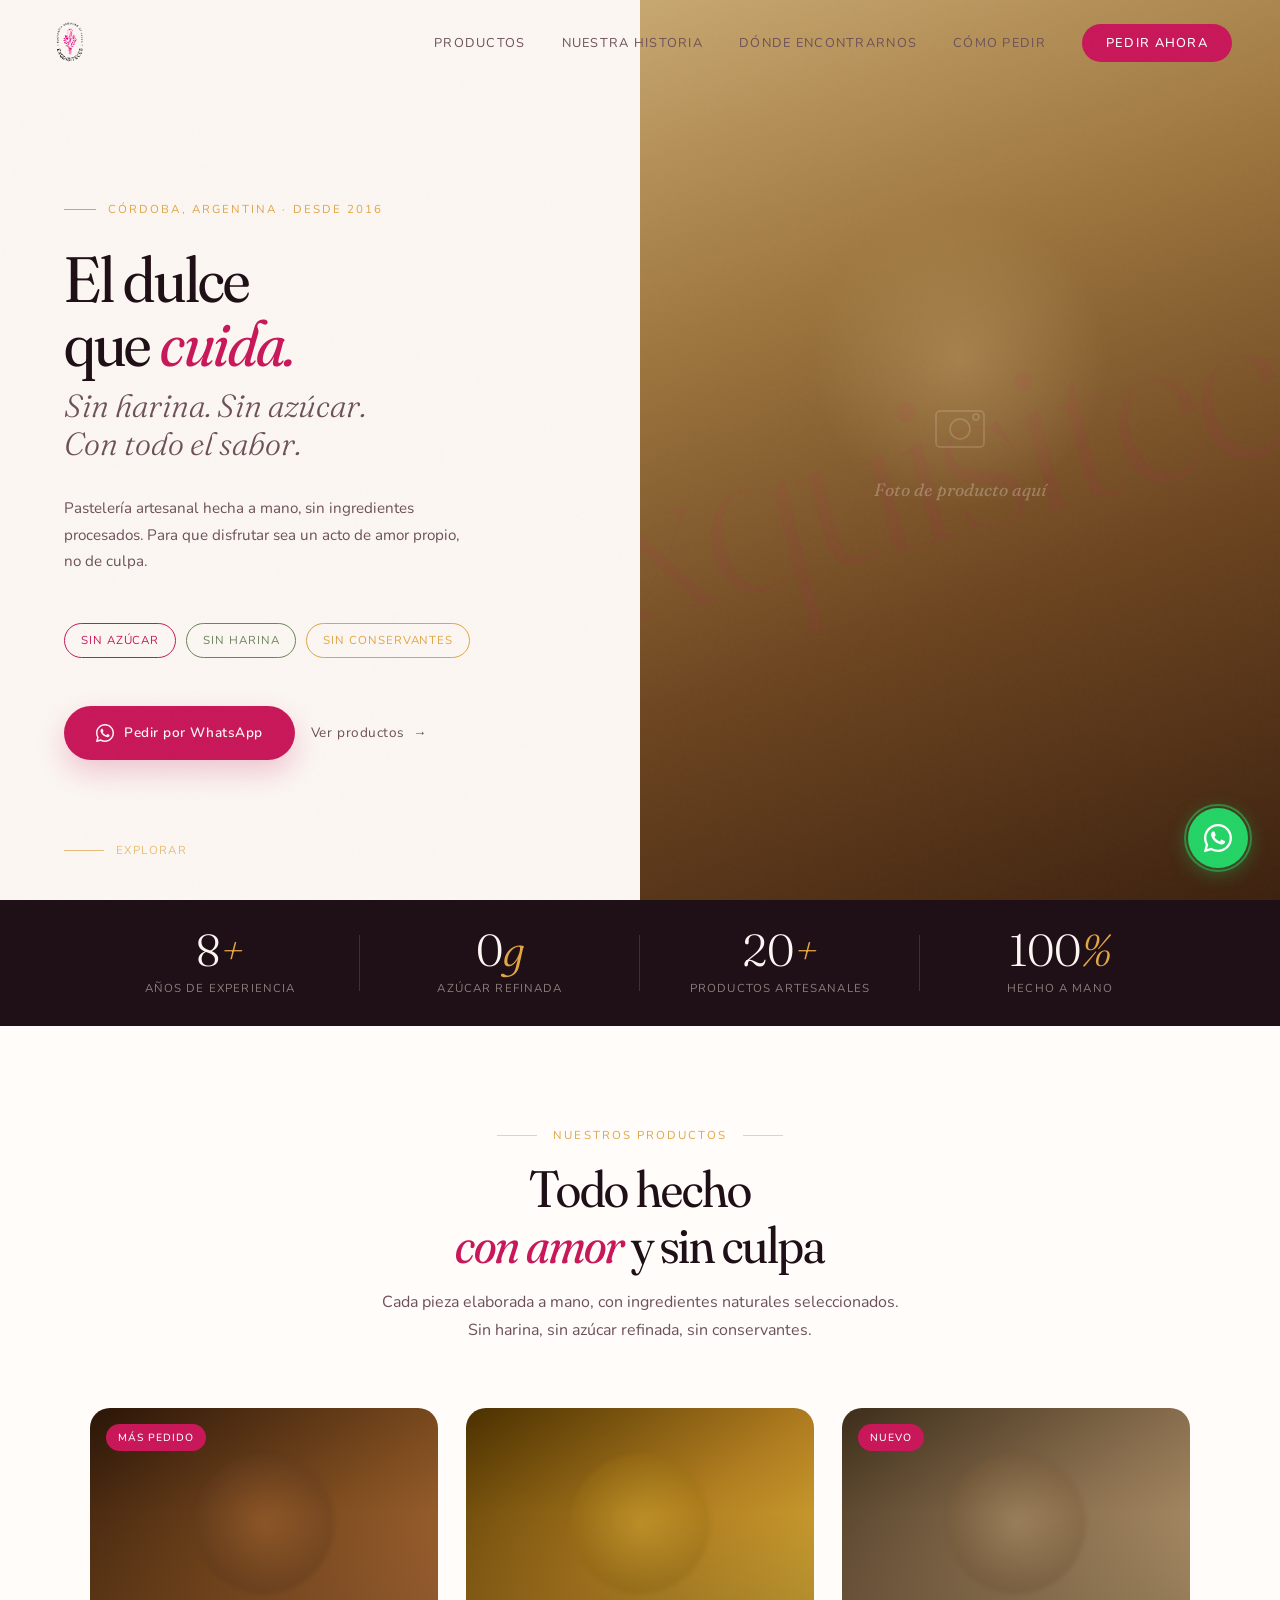
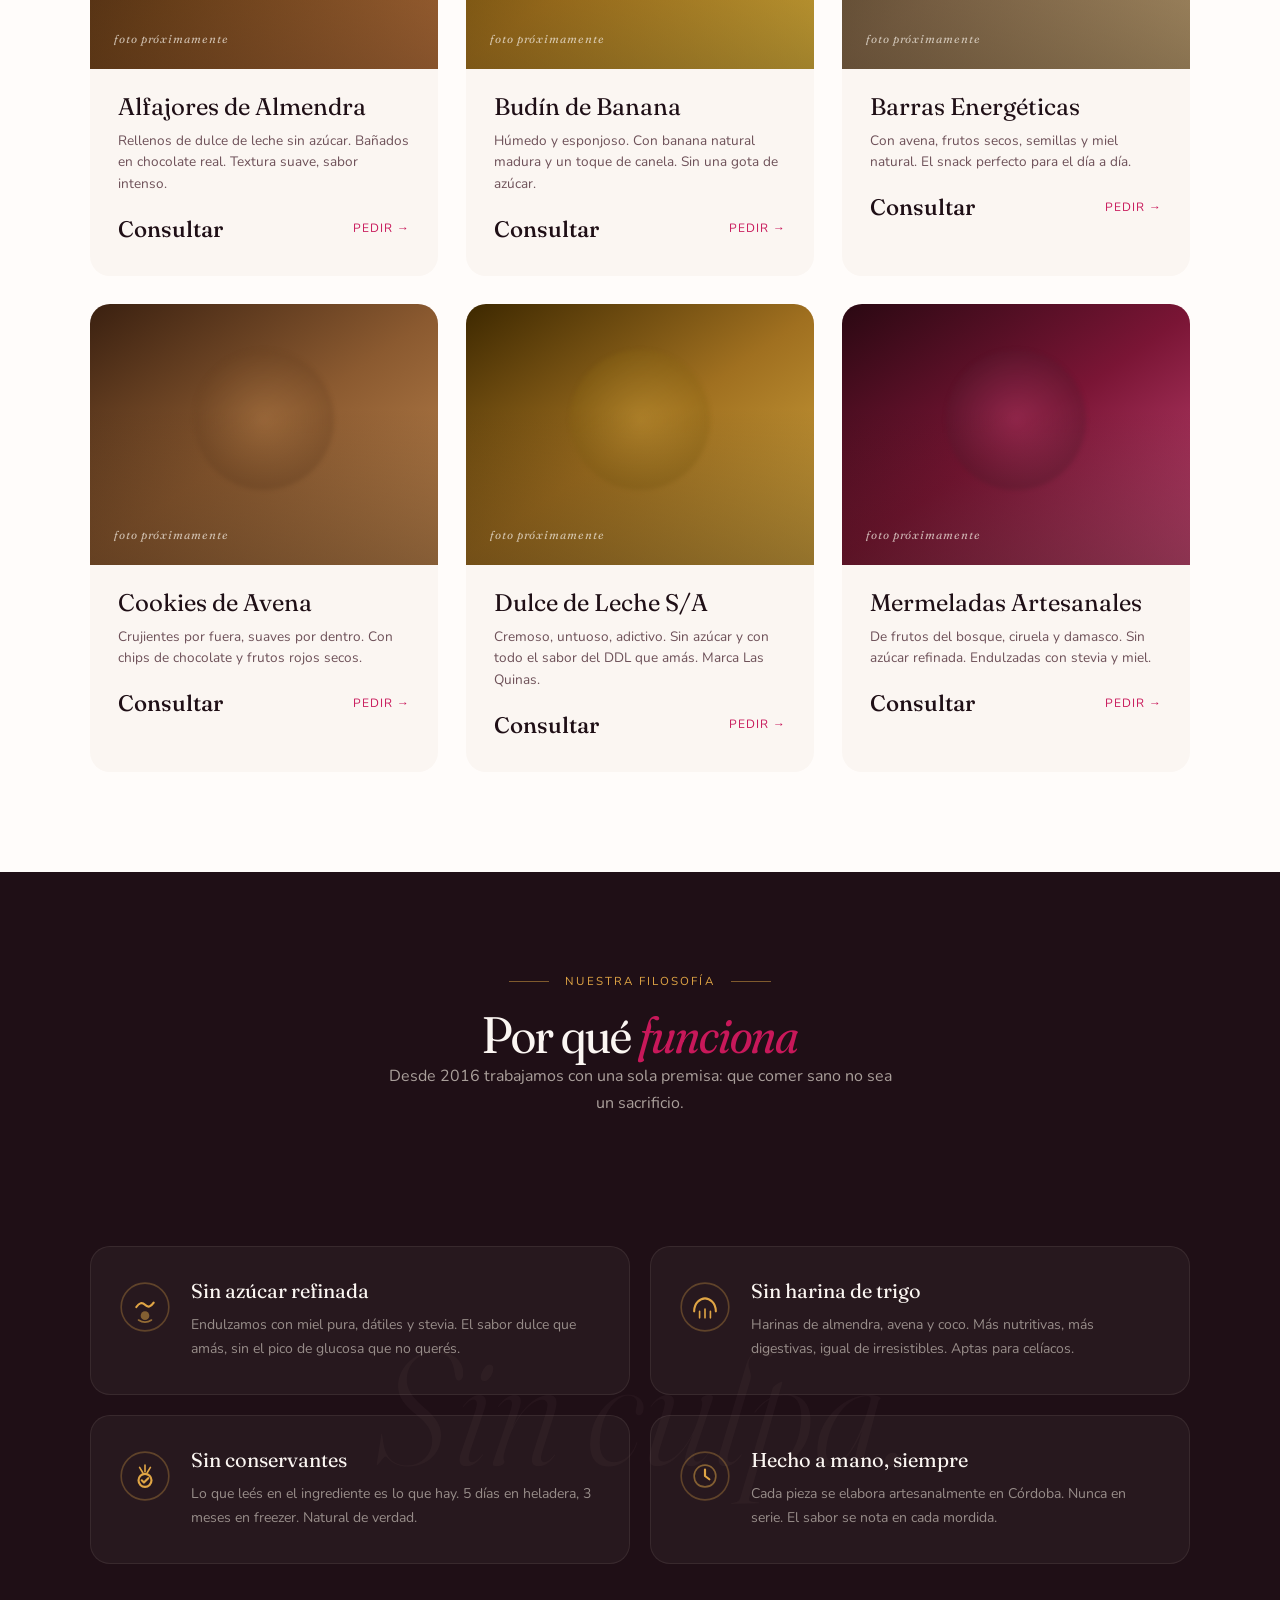
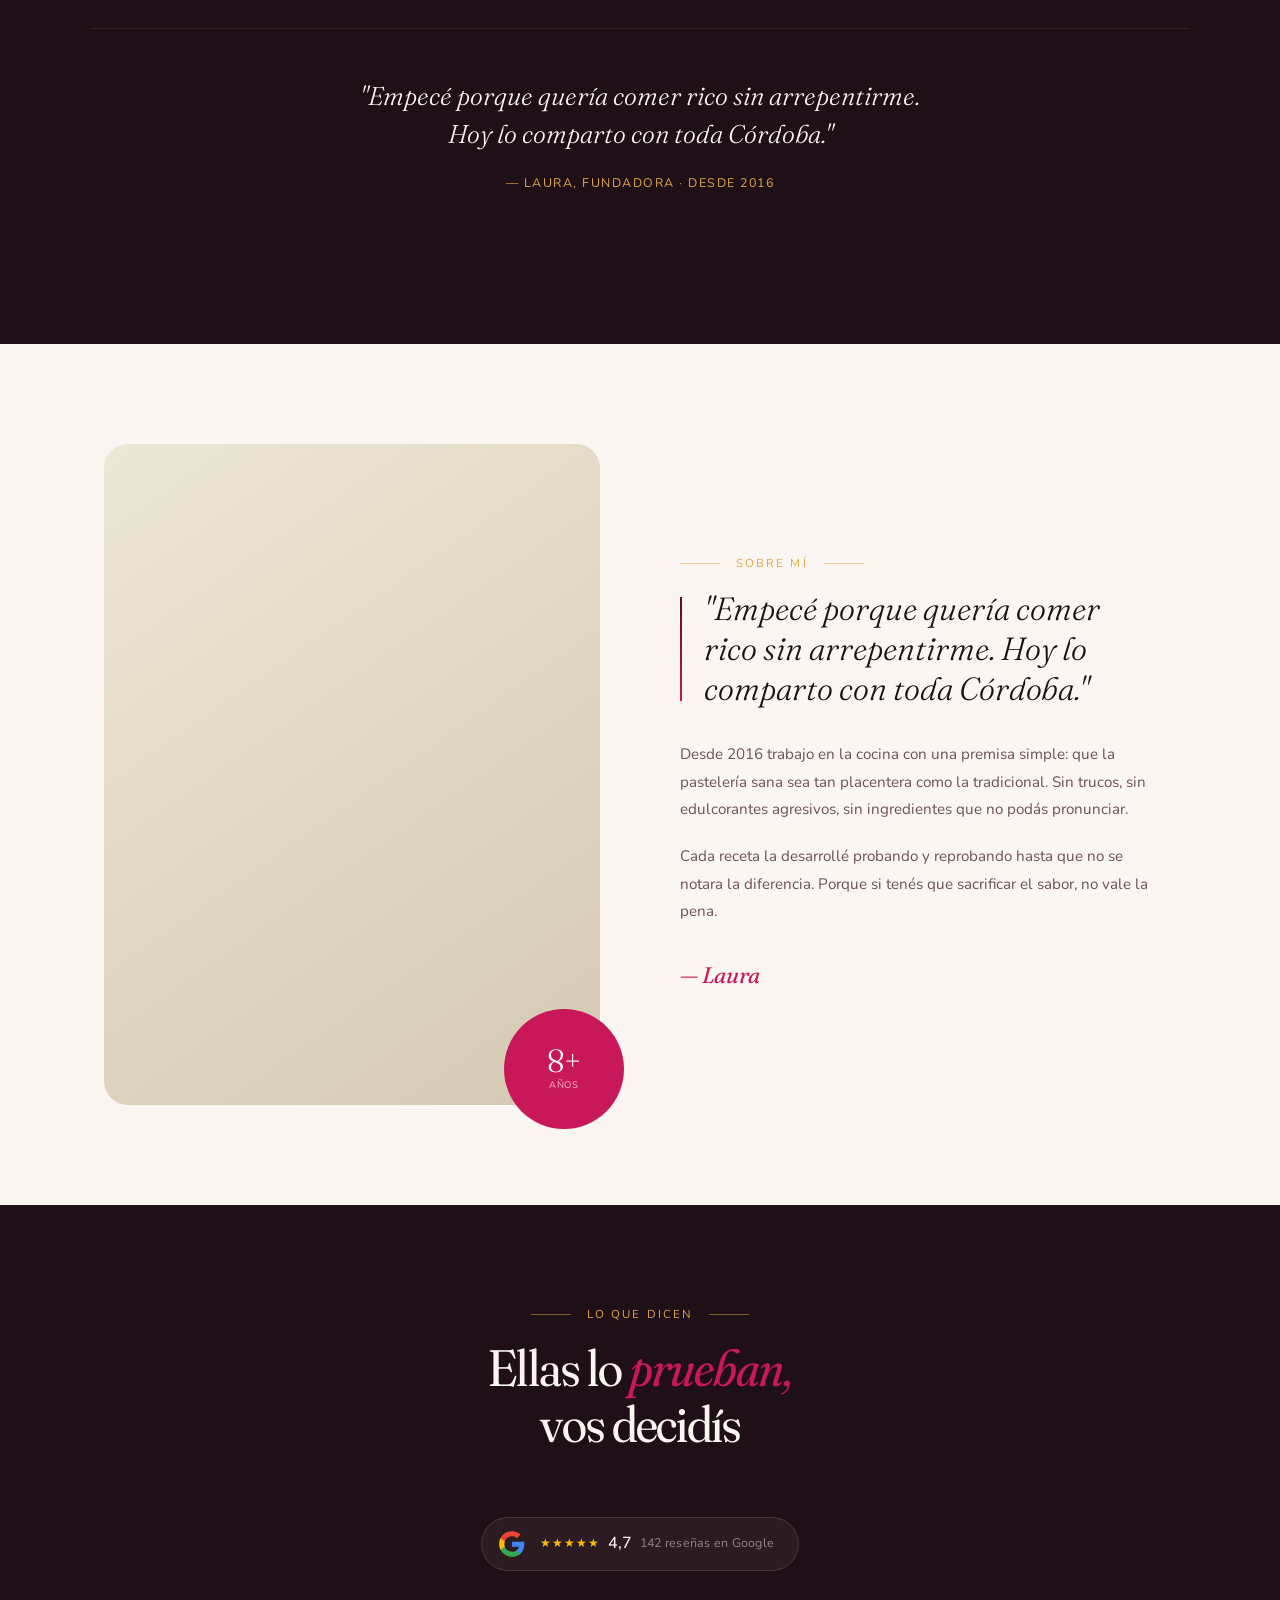
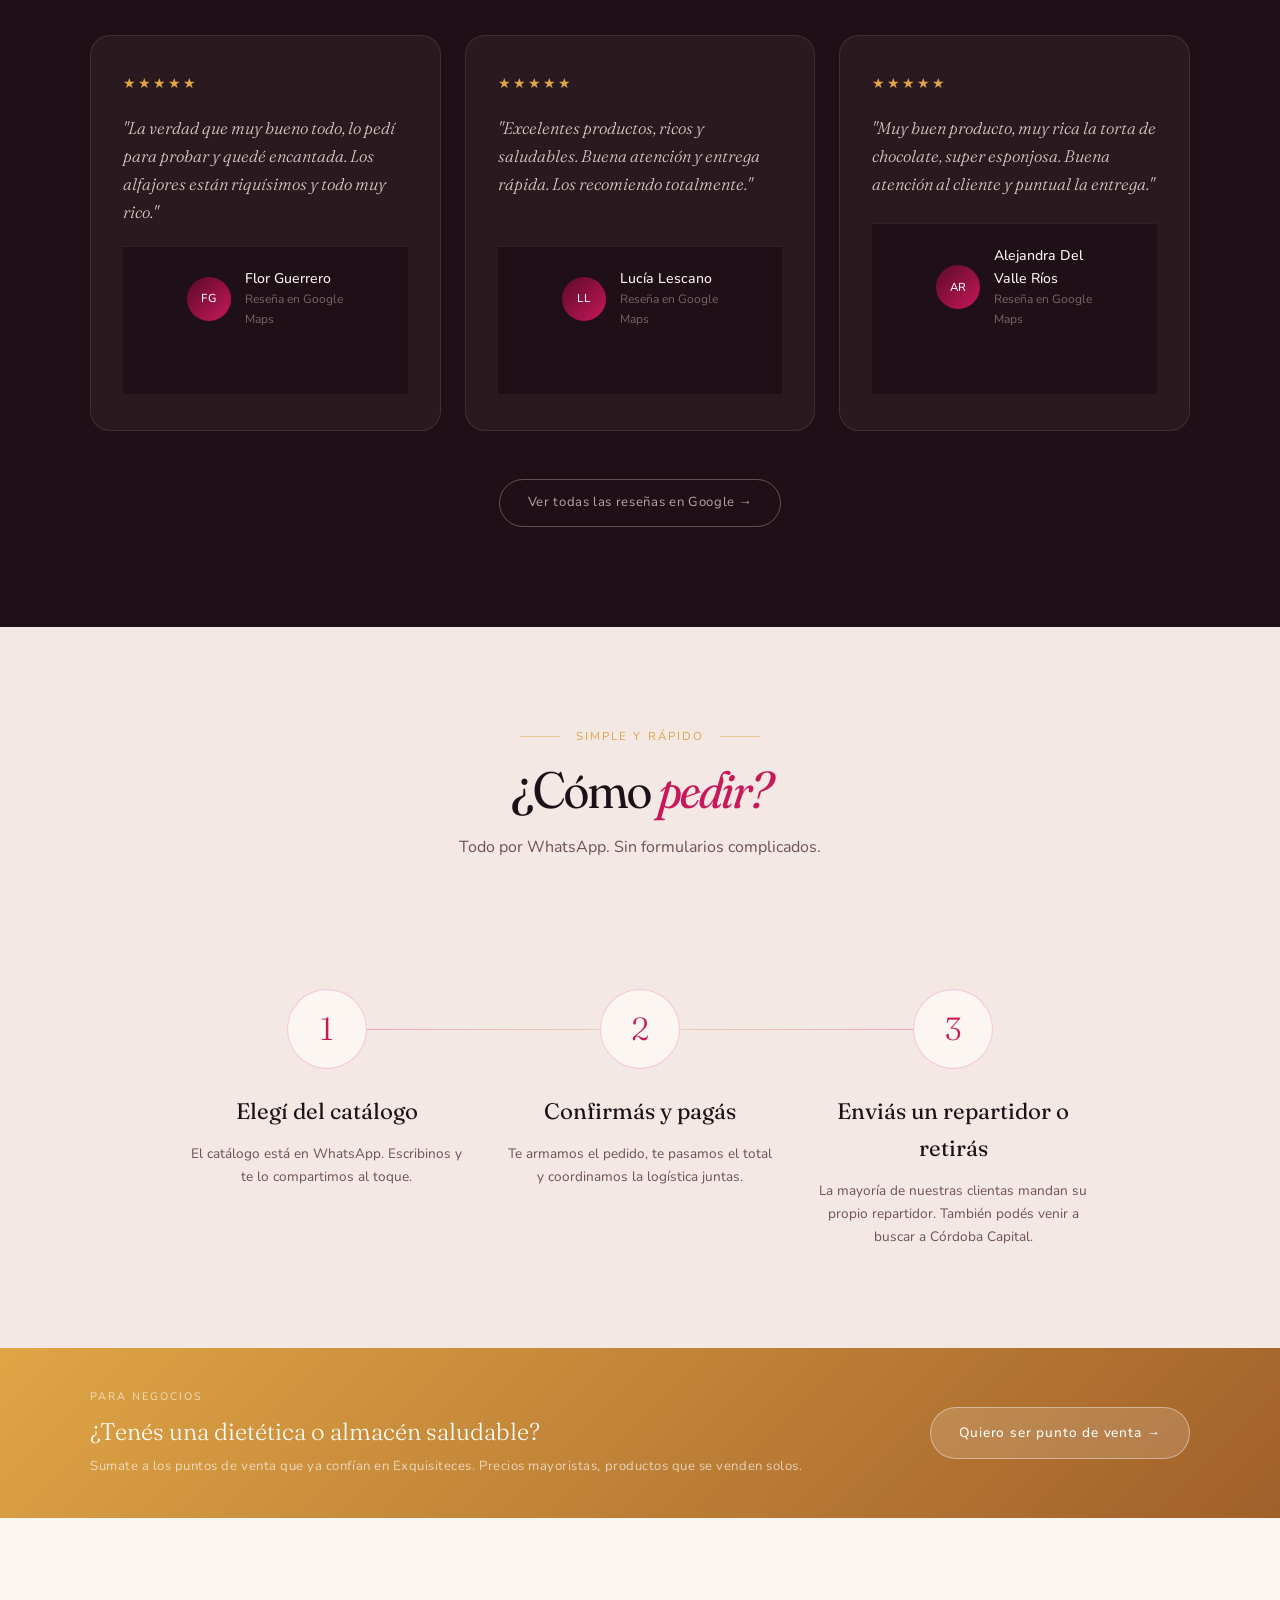
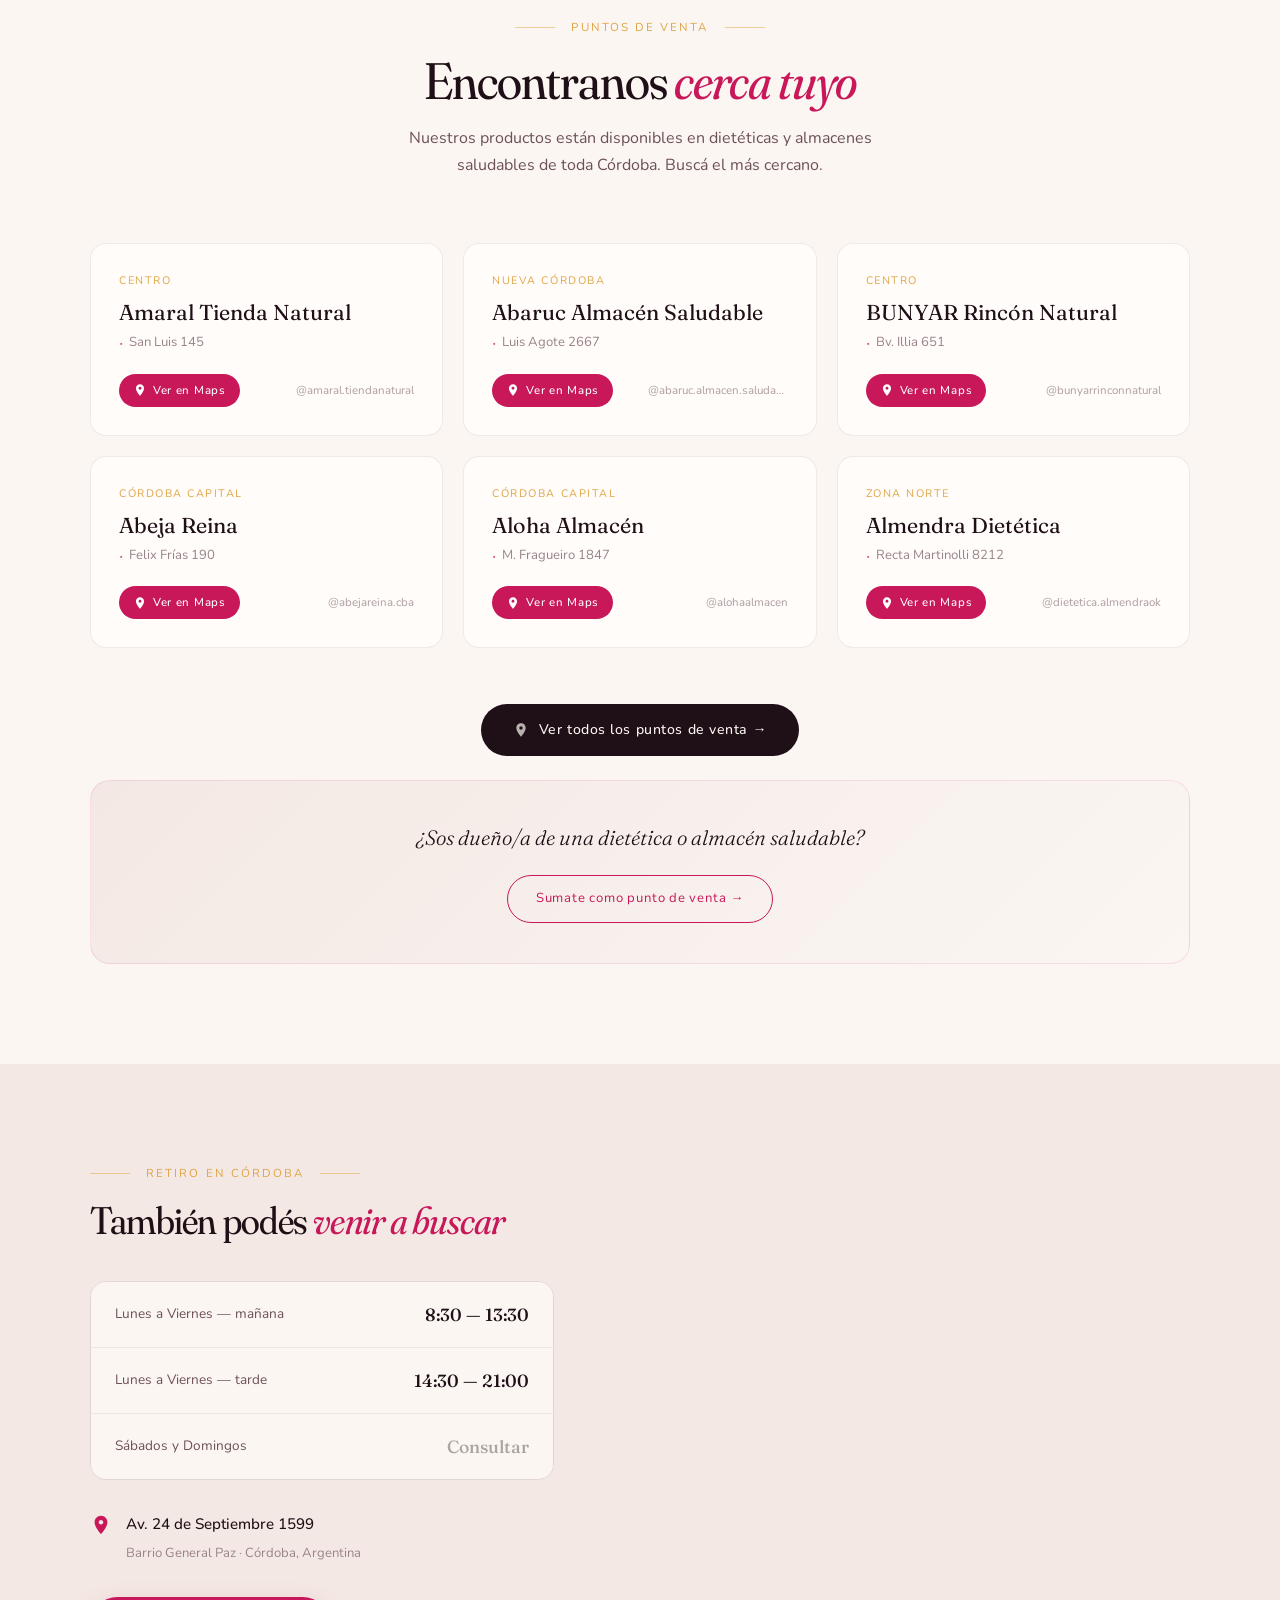
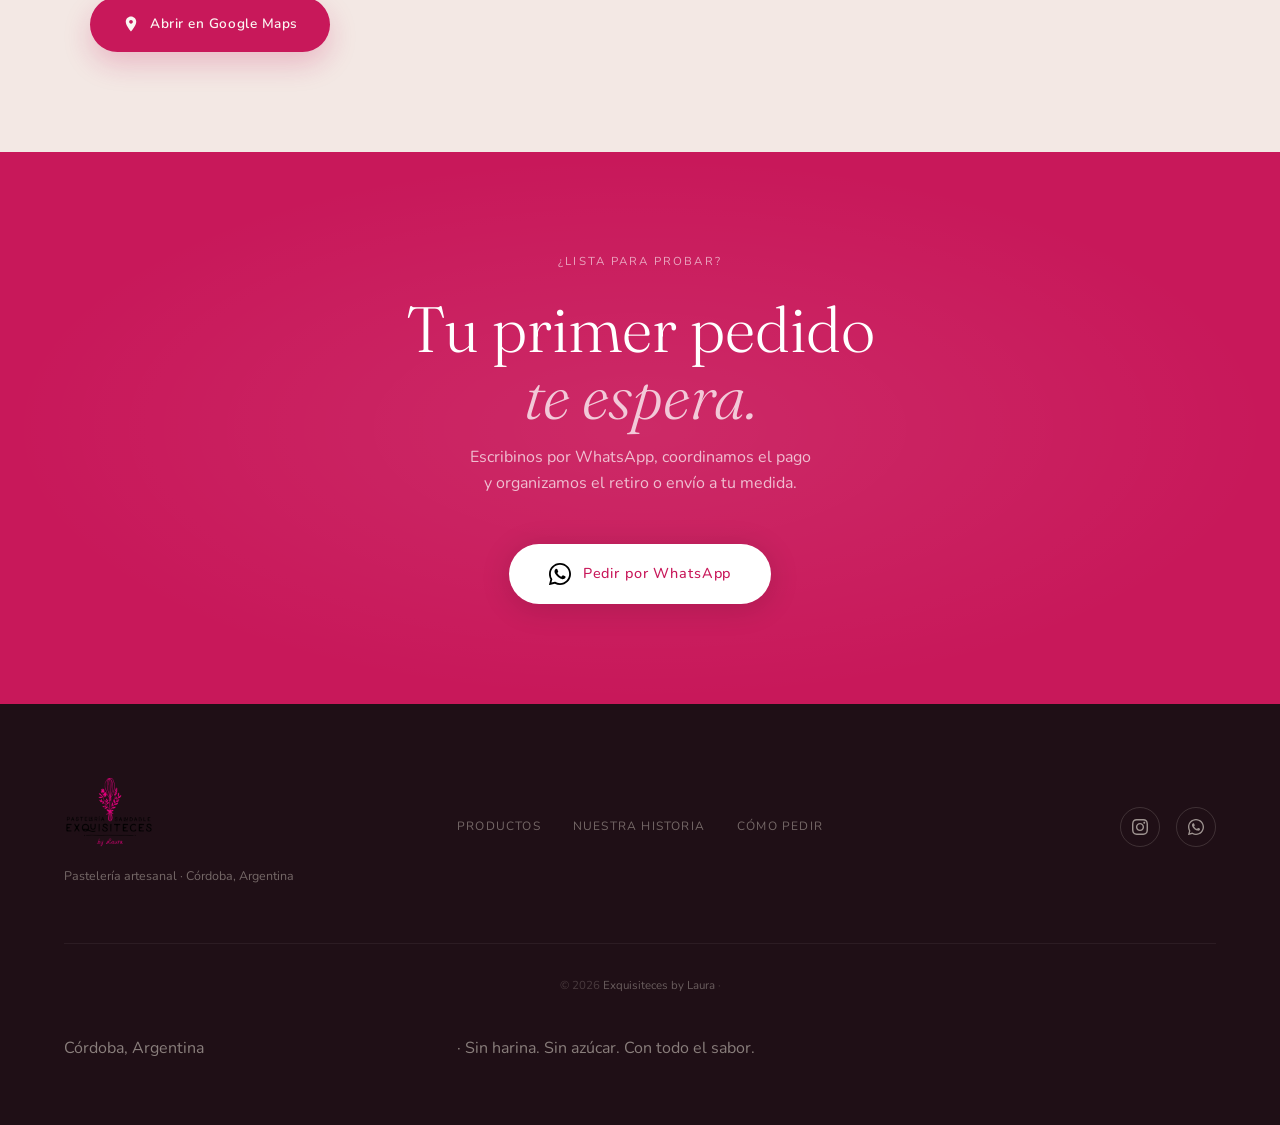
==== index.html @ aa19b96c "Apply Design System v2 — tokens, fonts, paleta oficial - Paleta migrada: fucsia #C8185A canónico + e" ====
<!DOCTYPE html>
<html lang="es-AR">
<head>
  <meta charset="UTF-8">
  <meta name="viewport" content="width=device-width, initial-scale=1.0">
  <title>Exquisiteces by Laura — Pastelería Artesanal Sin Harina · Sin Azúcar · Córdoba</title>
  <meta name="description" content="Pastelería artesanal sin harina y sin azúcar refinada. Alfajores, budines, cookies y más — hechos a mano en Córdoba, Argentina desde 2016. Pedidos por WhatsApp.">
  <meta name="keywords" content="pastelería saludable córdoba, sin azúcar, sin harina, alfajores saludables, budines artesanales, sin TACC, dulces naturales, exquisiteces by laura">
  <meta name="author" content="Laura — Exquisiteces by Laura">
  <meta name="robots" content="index, follow">
  <link rel="canonical" href="https://exquisiteceslau.com/">

  <!-- Open Graph -->
  <meta property="og:type" content="website">
  <meta property="og:url" content="https://exquisiteceslau.com/">
  <meta property="og:title" content="Exquisiteces by Laura — Pastelería Artesanal Sin Harina · Sin Azúcar">
  <meta property="og:description" content="Pastelería artesanal sin harina y sin azúcar. Hecho a mano en Córdoba desde 2016. El dulce que cuida.">
  <meta property="og:image" content="https://exquisiteceslau.com/assets/og-image.jpg">
  <meta property="og:locale" content="es_AR">
  <meta property="og:site_name" content="Exquisiteces by Laura">

  <!-- Twitter Card -->
  <meta name="twitter:card" content="summary_large_image">
  <meta name="twitter:title" content="Exquisiteces by Laura — Sin Harina · Sin Azúcar">
  <meta name="twitter:description" content="Pastelería artesanal hecha a mano en Córdoba. El dulce que cuida.">
  <meta name="twitter:image" content="https://exquisiteceslau.com/assets/og-image.jpg">

  <!-- Fonts -->
  <link rel="preconnect" href="https://fonts.googleapis.com">
  <link rel="preconnect" href="https://fonts.gstatic.com" crossorigin>
  <link href="https://fonts.googleapis.com/css2?family=Fraunces:ital,opsz,wght,SOFT,WONK@0,9..144,300..700,0..100,0..1;1,9..144,300..700,0..100,0..1&family=Nunito:ital,wght@0,300..800;1,400&family=Caveat:wght@400..700&display=swap" rel="stylesheet">

  <!-- JSON-LD: Local Business -->
  <script type="application/ld+json">
  {
    "@context": "https://schema.org",
    "@type": "Bakery",
    "name": "Exquisiteces by Laura",
    "description": "Pastelería artesanal sin harina y sin azúcar refinada. Alfajores, budines, cookies y más hechos a mano.",
    "url": "https://exquisiteceslau.com",
    "telephone": "+5493512345678",
    "address": {
      "@type": "PostalAddress",
      "streetAddress": "Av. 24 de Septiembre 1599",
      "addressLocality": "Barrio General Paz, Córdoba",
      "addressRegion": "Córdoba",
      "addressCountry": "AR"
    },
    "geo": {
      "@type": "GeoCoordinates",
      "latitude": -31.3892,
      "longitude": -64.1952
    },
    "openingHoursSpecification": [
      {
        "@type": "OpeningHoursSpecification",
        "dayOfWeek": ["Monday","Tuesday","Wednesday","Thursday","Friday"],
        "opens": "08:30",
        "closes": "13:30"
      },
      {
        "@type": "OpeningHoursSpecification",
        "dayOfWeek": ["Monday","Tuesday","Wednesday","Thursday","Friday"],
        "opens": "14:30",
        "closes": "21:00"
      }
    ],
    "sameAs": ["https://www.instagram.com/exquisiteces.lau/"],
    "priceRange": "$$",
    "servesCuisine": "Pastelería saludable artesanal",
    "foundingDate": "2016"
  }
  </script>

  <style>
    /* ── TOKENS DE MARCA — Design System v2 ─────────────── */
    @font-face {
      font-family: 'Gourmet Le French';
      src: url('fonts/GourmetLeFrench.otf') format('opentype'),
           url('fonts/GourmetLeFrench.ttf') format('truetype');
      font-weight: 400;
      font-style: normal;
      font-display: swap;
    }

    :root {
      /* ── FUCSIA — color maestro (9 años de reconocimiento) ── */
      --fucsia-900:      #5A0A28;
      --fucsia-800:      #82103E;
      --fucsia-700:      #A01048;
      --fucsia:          #C8185A;   /* ★ canónico */
      --fucsia-500:      #D83D75;
      --fucsia-400:      #E85A8E;
      --fucsia-300:      #F088AE;
      --fucsia-200:      #F8C4D6;
      --fucsia-100:      #FCE4EC;
      --fucsia-50:       #FDF2F6;

      --fucsia-deep:     var(--fucsia-700);
      --fucsia-soft:     var(--fucsia-400);
      --fucsia-pale:     var(--fucsia-100);
      --fucsia-wash:     var(--fucsia-50);

      /* ── NEUTROS CÁLIDOS (ADN fucsia, hue 335°) ─────────── */
      --cream:           #FBF6F2;
      --cream-deep:      #F3E8E4;
      --paper:           #FFFCFA;
      --ink:             #1F0F16;
      --ink-soft:        #402530;
      --ink-mute:        #6D5058;
      --ink-faint:       #A8909A;

      /* ── ACENTOS ARMONIOSOS ──────────────────────────────── */
      --verde-hierba:    #6B8558;
      --miel:            #E0A545;
      --cacao:           #5A3022;
      --lino:            #D8C4B0;

      /* ── SEMÁNTICOS ──────────────────────────────────────── */
      --fg:              var(--ink);
      --fg-soft:         var(--ink-soft);
      --fg-mute:         var(--ink-mute);
      --fg-faint:        var(--ink-faint);
      --bg:              var(--cream);
      --bg-elev:         var(--paper);
      --bg-alt:          var(--cream-deep);
      --bg-tint:         var(--fucsia-wash);
      --border:          rgba(26,18,19,0.10);
      --border-strong:   rgba(26,18,19,0.22);

      /* ── ALIASES RETROCOMPAT (transición) ───────────────── */
      --rose:            var(--fucsia);
      --rose-dark:       var(--fucsia-700);
      --espresso:        var(--ink);
      --cream-light:     var(--paper);
      --cream-dark:      var(--cream-deep);
      --cinnamon:        var(--miel);
      --borgona:         var(--fucsia-900);
      --sage:            var(--verde-hierba);
      --chocolate:       var(--ink-mute);

      /* ── SOMBRAS CÁLIDAS ─────────────────────────────────── */
      --shadow-xs:       0 1px 2px rgba(26,18,19,0.06);
      --shadow-sm:       0 2px 6px rgba(26,18,19,0.06), 0 1px 2px rgba(26,18,19,0.04);
      --shadow-md:       0 8px 20px rgba(26,18,19,0.08), 0 2px 6px rgba(26,18,19,0.05);
      --shadow-lg:       0 20px 40px rgba(26,18,19,0.10), 0 6px 14px rgba(26,18,19,0.06);
      --shadow-fucsia:   0 12px 28px rgba(200,24,90,0.22);
      --shadow-warm:     var(--shadow-sm);
      --shadow-rose:     var(--shadow-fucsia);

      /* ── RADII ORGÁNICOS ─────────────────────────────────── */
      --r-xs:   4px;
      --r-sm:   8px;
      --r-md:   14px;
      --r-lg:   22px;
      --r-xl:   32px;
      --r-pill: 999px;
      --r-blob: 62% 38% 54% 46% / 55% 44% 56% 45%;

      /* ── TIPOGRAFÍAS ─────────────────────────────────────── */
      --font-display: 'Fraunces', Georgia, 'Times New Roman', serif;
      --font-body:    'Nunito', -apple-system, BlinkMacSystemFont, sans-serif;
      --font-script:  'Caveat', cursive;
      --font-logo:    'Gourmet Le French', 'Fraunces', serif;

      /* ── ESPACIADO (4pt base) ────────────────────────────── */
      --sp-1: 4px;  --sp-2: 8px;   --sp-3: 12px; --sp-4: 16px;
      --sp-5: 24px; --sp-6: 32px;  --sp-7: 48px; --sp-8: 64px;
      --sp-9: 96px; --sp-10: 128px;

      /* ── MOTION ──────────────────────────────────────────── */
      --ease-soft:    cubic-bezier(0.22, 0.61, 0.36, 1);
      --ease-out:     cubic-bezier(0.16, 1, 0.3, 1);
      --ease-in-out:  cubic-bezier(0.45, 0, 0.55, 1);
      --dur-fast:     140ms;
      --dur-med:      240ms;
      --dur-slow:     420ms;
    }

    /* ── RESET & BASE ────────────────────────────────────── */
    *, *::before, *::after { box-sizing: border-box; margin: 0; padding: 0; }

    html { scroll-behavior: smooth; font-size: 16px; }

    /* ── SKIP LINK ───────────────────────────────────────── */
    .skip-link {
      position: absolute;
      top: -100px;
      left: 16px;
      background: var(--espresso);
      color: var(--cream);
      padding: 10px 20px;
      border-radius: 0 0 8px 8px;
      font-size: 0.85rem;
      font-weight: 500;
      z-index: 9999;
      transition: top 0.2s;
    }
    .skip-link:focus { top: 0; }

    /* ── FOCUS STYLES ────────────────────────────────────── */
    :focus-visible {
      outline: 2px solid var(--rose);
      outline-offset: 3px;
      border-radius: 4px;
    }
    a:focus-visible, button:focus-visible {
      outline: 2px solid var(--rose);
      outline-offset: 3px;
    }

    /* ── REDUCED MOTION ─────────────────────────────────── */
    @media (prefers-reduced-motion: reduce) {
      *, *::before, *::after {
        animation-duration: 0.01ms !important;
        transition-duration: 0.01ms !important;
      }
      .reveal { opacity: 1; transform: none; }
    }

    /* ── NO-JS FALLBACK ─────────────────────────────────── */
    .no-js .reveal { opacity: 1; transform: none; }

    body {
      background: var(--bg);
      color: var(--fg);
      font-family: var(--font-body);
      font-weight: 400;
      line-height: 1.65;
      overflow-x: hidden;
      -webkit-font-smoothing: antialiased;
    }

    /* Grain texture overlay */
    body::before {
      content: '';
      position: fixed;
      inset: 0;
      background-image: url("data:image/svg+xml,%3Csvg viewBox='0 0 256 256' xmlns='http://www.w3.org/2000/svg'%3E%3Cfilter id='noise'%3E%3CfeTurbulence type='fractalNoise' baseFrequency='0.9' numOctaves='4' stitchTiles='stitch'/%3E%3C/filter%3E%3Crect width='100%25' height='100%25' filter='url(%23noise)' opacity='0.03'/%3E%3C/svg%3E");
      pointer-events: none;
      z-index: 9999;
      opacity: 0.4;
    }

    img { display: block; max-width: 100%; }
    a { color: inherit; text-decoration: none; }

    /* ── REVEAL ANIMATION ────────────────────────────────── */
    .reveal {
      opacity: 0;
      transform: translateY(32px);
      transition: opacity 0.8s var(--ease-out), transform 0.8s var(--ease-out);
    }
    .reveal.visible {
      opacity: 1;
      transform: translateY(0);
    }
    .reveal-delay-1 { transition-delay: 0.1s; }
    .reveal-delay-2 { transition-delay: 0.2s; }
    .reveal-delay-3 { transition-delay: 0.3s; }
    .reveal-delay-4 { transition-delay: 0.4s; }
    .reveal-delay-5 { transition-delay: 0.5s; }
    .reveal-delay-6 { transition-delay: 0.6s; }

    /* ── NAV ─────────────────────────────────────────────── */
    nav {
      position: fixed;
      top: 0;
      left: 0;
      right: 0;
      z-index: 100;
      padding: 20px 48px;
      display: flex;
      align-items: center;
      justify-content: space-between;
      transition: background 0.4s var(--ease-out), box-shadow 0.4s var(--ease-out);
    }

    nav.scrolled {
      background: rgba(244,237,226,0.92);
      backdrop-filter: blur(12px);
      box-shadow: 0 1px 0 rgba(26,13,5,0.08);
    }

    .nav-logo { display: flex; align-items: center; }

    .nav-logo-img {
      height: 44px;
      width: auto;
      object-fit: contain;
    }

    .nav-logo-text {
      font-family: var(--font-display);
      font-size: 1.35rem;
      font-weight: 500;
      letter-spacing: 0.04em;
      color: var(--espresso);
    }

    .nav-logo-text em {
      color: var(--rose);
      font-style: italic;
    }

    .nav-links {
      display: flex;
      gap: 36px;
      list-style: none;
    }

    .nav-links a {
      font-size: 0.8rem;
      font-weight: 400;
      letter-spacing: 0.1em;
      text-transform: uppercase;
      color: var(--chocolate);
      transition: color 0.3s;
    }

    .nav-links a:hover { color: var(--rose); }

    .nav-cta {
      background: var(--rose);
      color: #fff !important;
      padding: 10px 24px;
      border-radius: 100px;
      font-size: 0.8rem !important;
      font-weight: 500 !important;
      letter-spacing: 0.06em;
      transition: background 0.3s, transform 0.2s !important;
    }

    .nav-cta:hover {
      background: var(--rose-dark) !important;
      transform: translateY(-1px);
      color: #fff !important;
    }

    /* ── HERO ────────────────────────────────────────────── */
    .hero {
      min-height: 100vh;
      display: grid;
      grid-template-columns: 1fr 1fr;
      position: relative;
      overflow: hidden;
    }

    .hero-text {
      display: flex;
      flex-direction: column;
      justify-content: center;
      padding: 140px 64px 80px;
      position: relative;
      z-index: 2;
    }

    .hero-eyebrow {
      font-size: 0.72rem;
      font-weight: 400;
      letter-spacing: 0.18em;
      text-transform: uppercase;
      color: var(--cinnamon);
      margin-bottom: 28px;
      display: flex;
      align-items: center;
      gap: 12px;
    }

    .hero-eyebrow::before {
      content: '';
      width: 32px;
      height: 1px;
      background: var(--cinnamon);
      flex-shrink: 0;
    }

    .hero-headline {
      font-family: var(--font-display);
      font-size: clamp(3.2rem, 5vw, 5.5rem);
      font-weight: 400;
      font-variation-settings: 'opsz' 144, 'SOFT' 50, 'WONK' 1;
      line-height: 1.0;
      letter-spacing: -0.02em;
      color: var(--fg);
      margin-bottom: 12px;
    }

    .hero-headline em {
      font-style: italic;
      color: var(--fucsia);
      font-weight: 400;
    }

    .hero-subheadline {
      font-family: var(--font-display);
      font-size: clamp(1.6rem, 2.5vw, 2.4rem);
      font-weight: 300;
      font-style: italic;
      color: var(--fg-mute);
      margin-bottom: 32px;
      line-height: 1.2;
    }

    .hero-description {
      font-size: 0.95rem;
      color: var(--chocolate);
      max-width: 400px;
      margin-bottom: 48px;
      line-height: 1.75;
    }

    .hero-badges {
      display: flex;
      gap: 10px;
      margin-bottom: 48px;
      flex-wrap: wrap;
    }

    .badge {
      font-size: 0.72rem;
      font-weight: 400;
      letter-spacing: 0.08em;
      text-transform: uppercase;
      padding: 7px 16px;
      border-radius: 100px;
      border: 1px solid;
    }

    .badge-rose {
      border-color: var(--rose);
      color: var(--rose);
    }

    .badge-sage {
      border-color: var(--sage);
      color: var(--sage);
    }

    .badge-cinnamon {
      border-color: var(--cinnamon);
      color: var(--cinnamon);
    }

    .hero-cta-group {
      display: flex;
      gap: 16px;
      align-items: center;
    }

    .btn-primary {
      display: inline-flex;
      align-items: center;
      gap: 10px;
      background: var(--fucsia);
      color: var(--cream);
      padding: 16px 32px;
      border-radius: var(--r-pill);
      font-size: 0.85rem;
      font-weight: 600;
      letter-spacing: 0.04em;
      transition: background var(--dur-med) var(--ease-soft), transform var(--dur-fast), box-shadow var(--dur-med);
      box-shadow: var(--shadow-fucsia);
    }

    .btn-primary:hover {
      background: var(--fucsia-deep);
      transform: translateY(-2px);
      box-shadow: 0 16px 36px rgba(200,24,90,0.28);
    }
    .btn-primary:active { transform: scale(0.98); }

    .btn-primary svg { width: 18px; height: 18px; }

    .btn-secondary {
      font-size: 0.85rem;
      color: var(--chocolate);
      font-weight: 400;
      letter-spacing: 0.04em;
      display: flex;
      align-items: center;
      gap: 8px;
      transition: color 0.3s;
    }

    .btn-secondary::after {
      content: '→';
      transition: transform 0.3s;
    }

    .btn-secondary:hover { color: var(--rose); }
    .btn-secondary:hover::after { transform: translateX(4px); }

    /* Hero image side */
    .hero-image-side {
      position: relative;
      overflow: hidden;
    }

    .hero-image-side::before {
      content: 'Exquisiteces';
      position: absolute;
      font-family: var(--font-display);
      font-size: 18vw;
      font-weight: 300;
      color: rgba(232,0,128,0.05);
      letter-spacing: -0.02em;
      top: 50%;
      left: 50%;
      transform: translate(-50%, -50%) rotate(-15deg);
      white-space: nowrap;
      pointer-events: none;
      z-index: 1;
    }

    .hero-photo {
      width: 100%;
      height: 100%;
      object-fit: cover;
    }

    /* Photo placeholder */
    .hero-photo-placeholder {
      width: 100%;
      height: 100%;
      background: linear-gradient(160deg, #C8A870 0%, #A07840 30%, #6B4420 65%, #3D2210 100%);
      display: flex;
      flex-direction: column;
      align-items: center;
      justify-content: center;
      gap: 16px;
      color: rgba(244,237,226,0.6);
      position: relative;
      overflow: hidden;
    }
    /* Orbe luminoso central */
    .hero-photo-placeholder::after {
      content: '';
      position: absolute;
      width: 300px;
      height: 300px;
      border-radius: 50%;
      background: radial-gradient(circle, rgba(200,168,112,0.4) 0%, transparent 70%);
      top: 40%;
      left: 50%;
      transform: translate(-50%, -50%);
      pointer-events: none;
    }

    .placeholder-icon {
      width: 64px;
      height: 64px;
      opacity: 0.35;
      position: relative;
      z-index: 1;
    }

    .placeholder-text {
      font-family: var(--font-display);
      font-size: 1.1rem;
      font-style: italic;
      opacity: 0.5;
      position: relative;
      z-index: 1;
    }

    /* Hero scroll indicator */
    .hero-scroll {
      position: absolute;
      bottom: 40px;
      left: 64px;
      display: flex;
      align-items: center;
      gap: 12px;
      font-size: 0.72rem;
      letter-spacing: 0.12em;
      text-transform: uppercase;
      color: var(--cinnamon);
      opacity: 0.7;
    }

    .scroll-line {
      width: 40px;
      height: 1px;
      background: var(--cinnamon);
      position: relative;
      overflow: hidden;
    }

    .scroll-line::after {
      content: '';
      position: absolute;
      inset: 0;
      background: var(--rose);
      transform: translateX(-100%);
      animation: scroll-slide 2s var(--ease-in-out) infinite;
    }

    @keyframes scroll-slide {
      0% { transform: translateX(-100%); }
      50% { transform: translateX(0); }
      100% { transform: translateX(100%); }
    }

    /* ── STATS BAR ───────────────────────────────────────── */
    .stats-bar {
      background: var(--espresso);
      color: var(--cream);
      padding: 28px 80px;
      display: grid;
      grid-template-columns: repeat(4, 1fr);
      gap: 0;
    }

    .stat-item {
      text-align: center;
      position: relative;
      padding: 0 24px;
    }

    .stat-item:not(:last-child)::after {
      content: '';
      position: absolute;
      right: 0;
      top: 10%;
      height: 80%;
      width: 1px;
      background: rgba(244,237,226,0.15);
    }

    .stat-number {
      font-family: var(--font-display);
      font-size: 2.8rem;
      font-weight: 300;
      line-height: 1;
      color: var(--cream);
      margin-bottom: 6px;
    }

    .stat-number em {
      font-style: italic;
      color: var(--cinnamon);
    }

    .stat-label {
      font-size: 0.72rem;
      letter-spacing: 0.1em;
      text-transform: uppercase;
      color: rgba(244,237,226,0.5);
      font-weight: 400;
    }

    /* ── PRODUCTOS ───────────────────────────────────────── */
    .section-header {
      text-align: center;
      padding: 0 24px 64px;
    }

    .section-eyebrow {
      font-size: 0.72rem;
      font-weight: 400;
      letter-spacing: 0.18em;
      text-transform: uppercase;
      color: var(--cinnamon);
      margin-bottom: 16px;
      display: flex;
      align-items: center;
      justify-content: center;
      gap: 16px;
    }

    .section-eyebrow::before,
    .section-eyebrow::after {
      content: '';
      width: 40px;
      height: 1px;
      background: var(--cinnamon);
      opacity: 0.5;
    }

    .section-title {
      font-family: var(--font-display);
      font-size: clamp(2.4rem, 4vw, 4rem);
      font-weight: 400;
      font-variation-settings: 'opsz' 120, 'SOFT' 50, 'WONK' 1;
      line-height: 1.1;
      color: var(--fg);
      letter-spacing: -0.02em;
    }

    .section-title em {
      font-style: italic;
      color: var(--fucsia);
    }

    .section-subtitle {
      font-size: 1rem;
      color: var(--fg-mute);
      max-width: 520px;
      margin: 16px auto 0;
      line-height: 1.7;
    }

    .productos {
      padding: 100px 64px;
      background: var(--cream-light);
    }

    .productos-grid {
      display: grid;
      grid-template-columns: repeat(3, 1fr);
      gap: 28px;
      max-width: 1100px;
      margin: 0 auto;
    }

    .producto-card {
      background: var(--cream);
      border-radius: 20px;
      overflow: hidden;
      transition: transform 0.4s var(--ease-out), box-shadow 0.4s var(--ease-out);
      cursor: pointer;
    }

    .producto-card:hover {
      transform: translateY(-8px);
      box-shadow: 0 24px 60px var(--shadow-warm);
    }

    .producto-foto {
      aspect-ratio: 4/3;
      background: var(--cream-dark);
      position: relative;
      overflow: hidden;
    }

    .producto-foto img {
      width: 100%;
      height: 100%;
      object-fit: cover;
      transition: transform 0.6s var(--ease-out);
    }

    .producto-card:hover .producto-foto img {
      transform: scale(1.05);
    }

    /* ── PLACEHOLDERS CSS ART ────────────────────────────── */
    .foto-placeholder {
      width: 100%;
      height: 100%;
      display: flex;
      align-items: flex-end;
      justify-content: flex-start;
      padding: 20px 24px;
      position: relative;
      overflow: hidden;
    }
    .foto-placeholder::after {
      content: '';
      position: absolute;
      inset: 0;
      background: linear-gradient(to top, rgba(26,13,5,0.35) 0%, transparent 60%);
    }
    .foto-placeholder .ph-label {
      font-family: var(--font-display);
      font-size: 0.72rem;
      font-style: italic;
      color: rgba(244,237,226,0.7);
      letter-spacing: 0.08em;
      position: relative;
      z-index: 1;
    }
    /* Orbe decorativo central */
    .foto-placeholder::before {
      content: '';
      position: absolute;
      width: 140px;
      height: 140px;
      border-radius: 50%;
      top: 50%;
      left: 50%;
      transform: translate(-50%, -60%);
      opacity: 0.35;
      filter: blur(2px);
    }
    /* Paletas por producto */
    .ph-alfajor  { background: linear-gradient(145deg, #2A1508 0%, #7A4A1E 50%, #C07840 100%); }
    .ph-alfajor::before  { background: radial-gradient(circle, #C07840, #3D2514); }

    .ph-budin    { background: linear-gradient(145deg, #4A3000 0%, #B07D20 50%, #E8C040 100%); }
    .ph-budin::before    { background: radial-gradient(circle, #E8C040, #7A5000); }

    .ph-barras   { background: linear-gradient(145deg, #3D2E1A 0%, #8B7050 50%, #C4A878 100%); }
    .ph-barras::before   { background: radial-gradient(circle, #C4A878, #5C3D20); }

    .ph-cookies  { background: linear-gradient(145deg, #3A2010 0%, #8B5A30 50%, #C08850 100%); }
    .ph-cookies::before  { background: radial-gradient(circle, #C08850, #4A2810); }

    .ph-ddl      { background: linear-gradient(145deg, #3D2800 0%, #A07020 50%, #D4A840 100%); }
    .ph-ddl::before      { background: radial-gradient(circle, #D4A840, #6A4800); }

    .ph-mermelada { background: linear-gradient(145deg, #2A0812 0%, #7A1535 50%, #C84878 100%); }
    .ph-mermelada::before { background: radial-gradient(circle, #C84878, #2A0812); }

    .producto-tag {
      position: absolute;
      top: 16px;
      left: 16px;
      background: var(--rose);
      color: #fff;
      font-size: 0.65rem;
      font-weight: 500;
      letter-spacing: 0.1em;
      text-transform: uppercase;
      padding: 5px 12px;
      border-radius: 100px;
    }

    .producto-body {
      padding: 24px 28px 28px;
    }

    .producto-nombre {
      font-family: var(--font-display);
      font-size: 1.5rem;
      font-weight: 400;
      color: var(--espresso);
      margin-bottom: 8px;
      line-height: 1.2;
    }

    .producto-desc {
      font-size: 0.85rem;
      color: var(--chocolate);
      line-height: 1.6;
      margin-bottom: 16px;
    }

    .producto-footer {
      display: flex;
      align-items: center;
      justify-content: space-between;
    }

    .producto-precio {
      font-family: var(--font-display);
      font-size: 1.4rem;
      font-weight: 500;
      color: var(--espresso);
    }

    .producto-pedir {
      font-size: 0.75rem;
      font-weight: 400;
      letter-spacing: 0.08em;
      text-transform: uppercase;
      color: var(--rose);
      display: flex;
      align-items: center;
      gap: 6px;
      transition: gap 0.3s;
    }

    .producto-card:hover .producto-pedir { gap: 10px; }

    /* ── FILOSOFÍA ───────────────────────────────────────── */
    .filosofia {
      padding: 100px 64px;
      background: var(--espresso);
      position: relative;
      overflow: hidden;
    }

    .filosofia::before {
      content: 'Sin culpa.';
      position: absolute;
      font-family: var(--font-display);
      font-size: clamp(80px, 14vw, 160px);
      font-weight: 300;
      font-style: italic;
      color: rgba(244,237,226,0.03);
      top: 50%;
      left: 50%;
      transform: translate(-50%, -50%);
      white-space: nowrap;
      pointer-events: none;
    }

    .filosofia-inner {
      max-width: 1100px;
      margin: 0 auto;
    }

    .filosofia-header .section-eyebrow { color: var(--cinnamon); }
    .filosofia-header .section-eyebrow::before,
    .filosofia-header .section-eyebrow::after { background: var(--cinnamon); }

    .filosofia-header .section-title { color: var(--cream); }

    /* pillars layout */
    .filosofia-pillars {
      display: grid;
      grid-template-columns: 1fr 1fr;
      gap: 20px;
      margin-top: 64px;
    }

    .filosofia-pillar {
      display: flex;
      gap: 20px;
      align-items: flex-start;
      background: rgba(244,237,226,0.04);
      border: 1px solid rgba(244,237,226,0.08);
      border-radius: 20px;
      padding: 32px 28px;
      transition: background 0.3s, border-color 0.3s, transform 0.3s var(--ease-out);
    }

    .filosofia-pillar:hover {
      background: rgba(200,100,40,0.12);
      border-color: rgba(200,100,40,0.3);
      transform: translateY(-3px);
    }

    .filosofia-pillar-icon {
      width: 52px;
      height: 52px;
      flex-shrink: 0;
      color: var(--cinnamon);
      margin-top: 2px;
    }
    .filosofia-pillar-icon svg { width: 100%; height: 100%; }

    .filosofia-pillar-titulo {
      font-family: var(--font-display);
      font-size: 1.25rem;
      font-weight: 400;
      color: var(--cream);
      margin-bottom: 10px;
      line-height: 1.2;
    }

    .filosofia-pillar-texto {
      font-size: 0.875rem;
      color: rgba(244,237,226,0.55);
      line-height: 1.75;
    }

    .filosofia-quote {
      margin-top: 64px;
      text-align: center;
      padding: 48px 40px;
      border-top: 1px solid rgba(244,237,226,0.08);
    }

    .filosofia-quote blockquote {
      font-family: var(--font-display);
      font-size: clamp(1.25rem, 2vw, 1.65rem);
      font-weight: 300;
      font-style: italic;
      color: var(--cream);
      line-height: 1.5;
      margin-bottom: 16px;
    }

    .filosofia-quote cite {
      font-size: 0.78rem;
      font-style: normal;
      letter-spacing: 0.12em;
      text-transform: uppercase;
      color: var(--cinnamon);
    }

    /* ── SOBRE LAURA ─────────────────────────────────────── */
    .sobre-laura {
      padding: 100px 64px;
      display: grid;
      grid-template-columns: 1fr 1fr;
      gap: 80px;
      max-width: 1200px;
      margin: 0 auto;
      align-items: center;
    }

    .laura-foto-wrap {
      position: relative;
    }

    .laura-foto {
      aspect-ratio: 3/4;
      border-radius: 24px;
      overflow: hidden;
      background: var(--cream-dark);
    }

    .laura-foto img {
      width: 100%;
      height: 100%;
      object-fit: cover;
    }

    .laura-badge {
      position: absolute;
      bottom: -24px;
      right: -24px;
      width: 120px;
      height: 120px;
      background: var(--rose);
      border-radius: 50%;
      display: flex;
      flex-direction: column;
      align-items: center;
      justify-content: center;
      box-shadow: 0 12px 40px var(--shadow-rose);
    }

    .laura-badge-year {
      font-family: var(--font-display);
      font-size: 2rem;
      font-weight: 300;
      color: #fff;
      line-height: 1;
    }

    .laura-badge-text {
      font-size: 0.6rem;
      letter-spacing: 0.1em;
      text-transform: uppercase;
      color: rgba(255,255,255,0.7);
    }

    .laura-content { padding-right: 24px; }

    .laura-quote {
      font-family: var(--font-display);
      font-size: clamp(1.8rem, 2.5vw, 2.8rem);
      font-weight: 300;
      font-style: italic;
      color: var(--espresso);
      line-height: 1.25;
      margin-bottom: 32px;
      position: relative;
      padding-left: 24px;
    }

    .laura-quote::before {
      content: '';
      position: absolute;
      left: 0;
      top: 8px;
      bottom: 8px;
      width: 2px;
      background: linear-gradient(to bottom, var(--borgona), var(--rose));
    }

    .laura-texto {
      font-size: 0.95rem;
      color: var(--chocolate);
      line-height: 1.8;
      margin-bottom: 20px;
    }

    .laura-firma {
      font-family: var(--font-display);
      font-size: 1.4rem;
      font-style: italic;
      color: var(--rose);
      margin-top: 32px;
    }

    /* ── GOOGLE BADGE ───────────────────────────────────── */
    .google-badge {
      margin: 0 auto 48px;
      text-align: center;
    }

    .google-badge-link {
      display: inline-flex;
      align-items: center;
      gap: 14px;
      background: rgba(244,237,226,0.06);
      border: 1px solid rgba(244,237,226,0.12);
      border-radius: 100px;
      padding: 12px 24px 12px 16px;
      transition: background 0.3s, border-color 0.3s;
      cursor: pointer;
    }
    .google-badge-link:hover {
      background: rgba(244,237,226,0.10);
      border-color: rgba(244,237,226,0.22);
    }

    .google-badge-icon {
      width: 28px;
      height: 28px;
      flex-shrink: 0;
    }

    .google-badge-info {
      display: flex;
      align-items: center;
      gap: 8px;
    }

    .google-badge-stars {
      color: #FBBC05;
      font-size: 0.78rem;
      letter-spacing: 1px;
    }

    .google-badge-score {
      font-size: 1rem;
      font-weight: 500;
      color: var(--cream);
    }

    .google-badge-count {
      font-size: 0.78rem;
      color: rgba(244,237,226,0.5);
      letter-spacing: 0.02em;
    }

    .google-maps-cta {
      text-align: center;
      margin-top: 48px;
    }

    .btn-outline-cream {
      display: inline-flex;
      align-items: center;
      gap: 8px;
      border: 1.5px solid rgba(244,237,226,0.3);
      color: rgba(244,237,226,0.7);
      padding: 12px 28px;
      border-radius: 100px;
      font-size: 0.82rem;
      font-weight: 400;
      letter-spacing: 0.05em;
      transition: border-color 0.3s, color 0.3s;
    }
    .btn-outline-cream:hover {
      border-color: rgba(244,237,226,0.7);
      color: var(--cream);
    }

    /* ── TESTIMONIOS ─────────────────────────────────────── */
    .testimonios {
      padding: 100px 64px;
      background: var(--espresso);
      position: relative;
      overflow: hidden;
    }
    .testimonios-inner { max-width: 1100px; margin: 0 auto; }
    .testimonios .section-eyebrow { color: var(--cinnamon); }
    .testimonios .section-eyebrow::before,
    .testimonios .section-eyebrow::after { background: var(--cinnamon); }
    .testimonios .section-title { color: var(--cream); }

    .testimonios-grid {
      display: grid;
      grid-template-columns: repeat(3, 1fr);
      gap: 24px;
      margin-top: 64px;
    }

    .testimonio-card {
      background: rgba(244,237,226,0.05);
      border: 1px solid rgba(244,237,226,0.10);
      border-radius: 20px;
      padding: 36px 32px;
      display: flex;
      flex-direction: column;
      gap: 20px;
      transition: background 0.3s, border-color 0.3s, transform 0.3s var(--ease-out);
    }
    .testimonio-card:hover {
      background: rgba(232,0,128,0.08);
      border-color: rgba(232,0,128,0.25);
      transform: translateY(-4px);
    }

    .testimonio-stars {
      color: var(--cinnamon);
      font-size: 0.9rem;
      letter-spacing: 2px;
    }

    .testimonio-texto {
      font-family: var(--font-display);
      font-size: 1.05rem;
      font-weight: 300;
      font-style: italic;
      color: rgba(244,237,226,0.85);
      line-height: 1.65;
      flex: 1;
    }

    .testimonio-autor {
      display: flex;
      align-items: center;
      gap: 14px;
      border-top: 1px solid rgba(244,237,226,0.08);
      padding-top: 20px;
      margin-top: auto;
    }
    .testimonio-autor strong {
      display: block;
      font-size: 0.88rem;
      font-weight: 500;
      color: var(--cream);
      font-style: normal;
    }
    .testimonio-autor span {
      display: block;
      font-size: 0.75rem;
      color: rgba(244,237,226,0.4);
      font-style: normal;
    }

    .testimonio-avatar {
      width: 44px;
      height: 44px;
      border-radius: 50%;
      background: linear-gradient(135deg, var(--borgona) 0%, var(--rose) 100%);
      display: flex;
      align-items: center;
      justify-content: center;
      font-size: 0.72rem;
      font-weight: 500;
      color: #fff;
      letter-spacing: 0.05em;
      flex-shrink: 0;
    }

    /* ── CÓMO PEDIR ──────────────────────────────────────── */
    .como-pedir {
      padding: 100px 64px;
      background: var(--cream-dark);
    }

    .pasos-grid {
      display: grid;
      grid-template-columns: repeat(3, 1fr);
      gap: 40px;
      max-width: 900px;
      margin: 64px auto 0;
      position: relative;
    }

    .pasos-grid::before {
      content: '';
      position: absolute;
      top: 40px;
      left: calc(16.66% + 20px);
      right: calc(16.66% + 20px);
      height: 1px;
      background: linear-gradient(90deg, var(--rose) 0%, var(--cinnamon) 50%, var(--rose) 100%);
      opacity: 0.3;
    }

    .paso {
      text-align: center;
    }

    .paso-numero {
      width: 80px;
      height: 80px;
      border-radius: 50%;
      background: var(--cream);
      border: 1px solid rgba(232,0,128,0.2);
      display: flex;
      align-items: center;
      justify-content: center;
      margin: 0 auto 24px;
      font-family: var(--font-display);
      font-size: 2rem;
      font-weight: 300;
      color: var(--rose);
      transition: background 0.3s, border-color 0.3s;
    }

    .paso:hover .paso-numero {
      background: var(--rose);
      color: #fff;
      border-color: var(--rose);
    }

    .paso-titulo {
      font-family: var(--font-display);
      font-size: 1.4rem;
      font-weight: 400;
      color: var(--espresso);
      margin-bottom: 12px;
    }

    .paso-texto {
      font-size: 0.85rem;
      color: var(--chocolate);
      line-height: 1.7;
    }

    /* ── CTA FINAL ───────────────────────────────────────── */
    .cta-final {
      background: var(--rose);
      padding: 100px 64px;
      text-align: center;
      position: relative;
      overflow: hidden;
    }

    .cta-final::before {
      content: '';
      position: absolute;
      inset: 0;
      background: radial-gradient(ellipse at center, rgba(255,255,255,0.08) 0%, transparent 70%);
    }

    .cta-final-eyebrow {
      font-size: 0.72rem;
      font-weight: 400;
      letter-spacing: 0.18em;
      text-transform: uppercase;
      color: rgba(255,255,255,0.6);
      margin-bottom: 24px;
    }

    .cta-final-title {
      font-family: var(--font-display);
      font-size: clamp(2.8rem, 5vw, 5rem);
      font-weight: 300;
      color: #fff;
      line-height: 1.05;
      margin-bottom: 16px;
    }

    .cta-final-title em {
      font-style: italic;
      opacity: 0.75;
    }

    .cta-final-sub {
      font-size: 1rem;
      color: rgba(255,255,255,0.7);
      margin-bottom: 48px;
      line-height: 1.6;
    }

    .btn-white {
      display: inline-flex;
      align-items: center;
      gap: 12px;
      background: #fff;
      color: var(--rose);
      padding: 18px 40px;
      border-radius: 100px;
      font-size: 0.9rem;
      font-weight: 500;
      letter-spacing: 0.06em;
      transition: transform 0.3s, box-shadow 0.3s;
      box-shadow: 0 4px 30px rgba(0,0,0,0.15);
    }

    .btn-white:hover {
      transform: translateY(-3px);
      box-shadow: 0 12px 40px rgba(0,0,0,0.2);
    }

    .btn-white svg { width: 22px; height: 22px; }

    /* ── FOOTER ──────────────────────────────────────────── */
    footer {
      background: var(--espresso);
      color: rgba(244,237,226,0.5);
      padding: 64px;
      display: grid;
      grid-template-columns: 1fr auto 1fr;
      align-items: center;
      gap: 40px;
    }

    .footer-brand {
      font-family: var(--font-display);
      font-size: 1.2rem;
      font-weight: 400;
      color: var(--cream);
    }

    .footer-brand span {
      color: var(--rose);
      font-style: italic;
    }

    .footer-brand p {
      font-size: 0.78rem;
      color: rgba(244,237,226,0.4);
      margin-top: 8px;
      font-family: var(--font-body);
    }

    .footer-links {
      display: flex;
      gap: 32px;
    }

    .footer-links a {
      font-size: 0.75rem;
      letter-spacing: 0.1em;
      text-transform: uppercase;
      color: rgba(244,237,226,0.4);
      transition: color 0.3s;
    }

    .footer-links a:hover { color: var(--cream); }

    .footer-social {
      display: flex;
      justify-content: flex-end;
      gap: 16px;
    }

    .social-link {
      width: 40px;
      height: 40px;
      border-radius: 50%;
      border: 1px solid rgba(244,237,226,0.15);
      display: flex;
      align-items: center;
      justify-content: center;
      transition: border-color 0.3s, background 0.3s;
    }

    .social-link:hover {
      border-color: var(--rose);
      background: rgba(232,0,128,0.15);
    }

    .social-link svg {
      width: 16px;
      height: 16px;
      fill: rgba(244,237,226,0.6);
    }

    .footer-copy {
      grid-column: 1 / -1;
      text-align: center;
      font-size: 0.72rem;
      color: rgba(244,237,226,0.2);
      padding-top: 32px;
      border-top: 1px solid rgba(244,237,226,0.06);
      margin-top: 16px;
    }

    /* ── WHATSAPP FLOTANTE ───────────────────────────────── */
    .whatsapp-float {
      position: fixed;
      bottom: 32px;
      right: 32px;
      z-index: 999;
      width: 60px;
      height: 60px;
    }

    .whatsapp-float a {
      width: 100%;
      height: 100%;
      background: #25D366;
      border-radius: 50%;
      display: flex;
      align-items: center;
      justify-content: center;
      box-shadow: 0 4px 20px rgba(37,211,102,0.4);
      transition: transform 0.3s, box-shadow 0.3s;
    }

    .whatsapp-float a:hover {
      transform: scale(1.1);
      box-shadow: 0 8px 30px rgba(37,211,102,0.5);
    }

    .whatsapp-float svg {
      width: 28px;
      height: 28px;
      fill: #fff;
    }

    /* Pulse ring */
    .whatsapp-float::before {
      content: '';
      position: absolute;
      inset: -4px;
      border-radius: 50%;
      border: 2px solid rgba(37,211,102,0.5);
      animation: pulse-ring 2.5s ease-out infinite;
    }

    @keyframes pulse-ring {
      0%   { transform: scale(0.9); opacity: 1; }
      70%  { transform: scale(1.3); opacity: 0; }
      100% { transform: scale(0.9); opacity: 0; }
    }

    /* ── B2B CALLOUT ─────────────────────────────────────── */
    .b2b-callout {
      background: linear-gradient(135deg, var(--cinnamon) 0%, #A0602A 100%);
      padding: 40px 64px;
    }
    .b2b-inner {
      max-width: 1100px;
      margin: 0 auto;
      display: flex;
      align-items: center;
      justify-content: space-between;
      gap: 32px;
      flex-wrap: wrap;
    }
    .b2b-eyebrow {
      font-size: 0.68rem;
      font-weight: 400;
      letter-spacing: 0.18em;
      text-transform: uppercase;
      color: rgba(255,255,255,0.65);
      margin-bottom: 6px;
    }
    .b2b-title {
      font-family: var(--font-display);
      font-size: 1.5rem;
      font-weight: 300;
      color: #fff;
      margin-bottom: 4px;
    }
    .b2b-desc {
      font-size: 0.82rem;
      color: rgba(255,255,255,0.65);
      letter-spacing: 0.04em;
    }
    .b2b-cta {
      display: inline-flex;
      align-items: center;
      background: rgba(255,255,255,0.15);
      border: 1.5px solid rgba(255,255,255,0.4);
      color: #fff;
      padding: 14px 28px;
      border-radius: 100px;
      font-size: 0.85rem;
      font-weight: 500;
      letter-spacing: 0.06em;
      white-space: nowrap;
      transition: background 0.3s, border-color 0.3s, transform 0.2s;
      backdrop-filter: blur(4px);
    }
    .b2b-cta:hover {
      background: rgba(255,255,255,0.25);
      border-color: rgba(255,255,255,0.7);
      transform: translateY(-2px);
    }
    @media (max-width: 768px) {
      .b2b-callout { padding: 40px 24px; }
      .b2b-inner { flex-direction: column; align-items: flex-start; gap: 20px; }
    }

    /* ── DIETÉTICAS ─────────────────────────────────────── */
    .dieteticas {
      padding: 100px 64px;
      background: var(--cream);
    }

    .dieteticas-grid {
      display: grid;
      grid-template-columns: repeat(3, 1fr);
      gap: 20px;
      max-width: 1100px;
      margin: 0 auto 56px;
    }

    .dietetica-card {
      background: var(--cream-light);
      border: 1px solid rgba(26,13,5,0.07);
      border-radius: 16px;
      padding: 28px;
      transition: transform 0.3s var(--ease-out), box-shadow 0.3s var(--ease-out), border-color 0.3s;
    }

    .dietetica-card:hover {
      transform: translateY(-4px);
      box-shadow: 0 12px 40px var(--shadow-warm);
      border-color: rgba(122,21,53,0.20);
    }

    .dietetica-zona {
      font-size: 0.68rem;
      font-weight: 400;
      letter-spacing: 0.14em;
      text-transform: uppercase;
      color: var(--cinnamon);
      margin-bottom: 10px;
    }

    .dietetica-nombre {
      font-family: var(--font-display);
      font-size: 1.35rem;
      font-weight: 400;
      color: var(--espresso);
      margin-bottom: 6px;
      line-height: 1.2;
    }

    .dietetica-dir {
      font-size: 0.82rem;
      color: var(--chocolate);
      opacity: 0.7;
      margin-bottom: 20px;
      display: flex;
      align-items: center;
      gap: 6px;
    }

    .dietetica-dir::before {
      content: '·';
      color: var(--rose);
      font-size: 1.2rem;
      line-height: 0;
    }

    .dietetica-footer {
      display: flex;
      align-items: center;
      justify-content: space-between;
      gap: 8px;
      flex-wrap: wrap;
    }

    .btn-maps {
      display: inline-flex;
      align-items: center;
      gap: 6px;
      background: var(--rose);
      color: #fff;
      font-size: 0.72rem;
      font-weight: 500;
      letter-spacing: 0.06em;
      padding: 7px 14px;
      border-radius: 100px;
      transition: background 0.3s, transform 0.2s;
      white-space: nowrap;
    }

    .btn-maps:hover {
      background: var(--rose-dark);
      transform: translateY(-1px);
    }

    .btn-maps svg { width: 14px; height: 14px; }

    .dietetica-ig {
      font-size: 0.72rem;
      color: var(--chocolate);
      opacity: 0.55;
      transition: opacity 0.3s, color 0.3s;
      white-space: nowrap;
      overflow: hidden;
      text-overflow: ellipsis;
      max-width: 140px;
    }

    .dietetica-ig:hover { opacity: 1; color: var(--rose); }

    .dieteticas-cta {
      text-align: center;
      padding: 40px;
      background: linear-gradient(135deg, var(--cream-dark) 0%, var(--cream) 100%);
      border-radius: 20px;
      max-width: 1100px;
      margin: 0 auto;
      border: 1px solid rgba(232,0,128,0.1);
    }

    .dieteticas-cta p {
      font-family: var(--font-display);
      font-size: 1.3rem;
      font-weight: 300;
      font-style: italic;
      color: var(--espresso);
      margin-bottom: 20px;
    }

    .dieteticas-bottom {
      text-align: center;
      margin-bottom: 24px;
    }

    .btn-ver-todos {
      display: inline-flex;
      align-items: center;
      gap: 10px;
      background: var(--espresso);
      color: var(--cream);
      padding: 14px 32px;
      border-radius: 100px;
      font-size: 0.88rem;
      font-weight: 500;
      letter-spacing: 0.04em;
      transition: background 0.3s, transform 0.2s;
    }
    .btn-ver-todos svg {
      width: 16px;
      height: 16px;
      opacity: 0.7;
    }
    .btn-ver-todos:hover {
      background: var(--rose);
      transform: translateY(-2px);
    }

    .btn-outline-rose {
      display: inline-flex;
      align-items: center;
      gap: 8px;
      border: 1.5px solid var(--rose);
      color: var(--rose);
      padding: 12px 28px;
      border-radius: 100px;
      font-size: 0.82rem;
      font-weight: 400;
      letter-spacing: 0.06em;
      transition: background 0.3s, color 0.3s, transform 0.2s;
    }

    .btn-outline-rose:hover {
      background: var(--rose);
      color: #fff;
      transform: translateY(-2px);
    }

    /* ── UBICACIÓN ───────────────────────────────────────── */
    .ubicacion {
      padding: 100px 64px;
      background: var(--cream-dark);
    }

    .ubicacion-inner {
      max-width: 1100px;
      margin: 0 auto;
      display: grid;
      grid-template-columns: 1fr 1.2fr;
      gap: 80px;
      align-items: center;
    }

    .horarios-list {
      margin: 40px 0 32px;
      display: flex;
      flex-direction: column;
      gap: 0;
      border: 1px solid rgba(26,13,5,0.08);
      border-radius: 16px;
      overflow: hidden;
    }

    .horario-item {
      display: flex;
      justify-content: space-between;
      align-items: center;
      padding: 18px 24px;
      background: var(--cream);
      border-bottom: 1px solid rgba(26,13,5,0.06);
      transition: background 0.3s;
    }

    .horario-item:last-child { border-bottom: none; }
    .horario-item:hover { background: var(--cream-light); }

    .horario-dia {
      font-size: 0.85rem;
      color: var(--chocolate);
      font-weight: 400;
    }

    .horario-hora {
      font-family: var(--font-display);
      font-size: 1.1rem;
      font-weight: 500;
      color: var(--espresso);
    }

    .horario-item:last-child .horario-hora {
      color: rgba(26,13,5,0.35);
    }

    .ubicacion-dir {
      display: flex;
      align-items: flex-start;
      gap: 14px;
      margin-bottom: 24px;
    }

    .ubicacion-dir svg {
      width: 22px;
      height: 22px;
      fill: var(--rose);
      flex-shrink: 0;
      margin-top: 2px;
    }

    .ubicacion-dir strong {
      display: block;
      font-size: 0.95rem;
      font-weight: 500;
      color: var(--espresso);
      margin-bottom: 2px;
    }

    .ubicacion-dir span {
      font-size: 0.82rem;
      color: var(--chocolate);
      opacity: 0.65;
    }

    .ubicacion-nota {
      margin-top: 20px;
      font-size: 0.78rem;
      color: var(--chocolate);
      opacity: 0.55;
      font-style: italic;
    }

    .ubicacion-mapa {
      height: 460px;
    }

    .mapa-placeholder {
      width: 100%;
      height: 100%;
      border-radius: 20px;
      overflow: hidden;
      box-shadow: 0 16px 50px var(--shadow-warm);
    }

    /* ── HAMBURGER MENU ─────────────────────────────────── */
    .nav-toggle {
      display: none;
      flex-direction: column;
      justify-content: center;
      gap: 5px;
      width: 40px;
      height: 40px;
      background: none;
      border: none;
      cursor: pointer;
      padding: 8px;
      border-radius: 8px;
      transition: background 0.2s;
    }
    .nav-toggle:hover { background: rgba(26,13,5,0.06); }
    .nav-toggle span {
      display: block;
      width: 22px;
      height: 1.5px;
      background: var(--espresso);
      border-radius: 2px;
      transition: transform 0.3s var(--ease-out), opacity 0.3s;
      transform-origin: center;
    }
    .nav-toggle[aria-expanded="true"] span:nth-child(1) { transform: translateY(6.5px) rotate(45deg); }
    .nav-toggle[aria-expanded="true"] span:nth-child(2) { opacity: 0; transform: scaleX(0); }
    .nav-toggle[aria-expanded="true"] span:nth-child(3) { transform: translateY(-6.5px) rotate(-45deg); }

    /* ── RESPONSIVE ──────────────────────────────────────── */
    @media (max-width: 1024px) {
      .hero { grid-template-columns: 1fr; }
      .hero-image-side { display: none; }
      .hero-text { padding: 120px 40px 80px; }
      .stats-bar { padding: 28px 40px; gap: 0; }
      .sobre-laura { grid-template-columns: 1fr; padding: 80px 40px; }
      .laura-content { padding-right: 0; }
      .laura-foto-wrap { max-width: 400px; margin: 0 auto; }
      footer { grid-template-columns: 1fr; text-align: center; }
      .footer-social { justify-content: center; }
      .footer-brand p { text-align: center; }
    }

    @media (max-width: 768px) {
      /* ── Mobile nav ── */
      nav { padding: 16px 20px; }
      .nav-toggle { display: flex; width: 44px; height: 44px; }
      .nav-links {
        display: none;
        position: absolute;
        top: 100%;
        left: 0; right: 0;
        background: var(--espresso);
        flex-direction: column;
        padding: 24px 28px 32px;
        gap: 20px;
        box-shadow: 0 16px 40px rgba(26,13,5,0.25);
      }
      .nav-links.open { display: flex; }
      .nav-links a { color: var(--cream) !important; font-size: 1rem !important; letter-spacing: 0.06em; padding: 8px 0; }
      .nav-links .nav-cta { background: var(--rose) !important; text-align: center; padding: 16px 24px !important; }

      /* ── Mobile sections ── */
      .productos { padding: 72px 20px; }
      .productos-grid { grid-template-columns: 1fr; gap: 16px; }

      .filosofia { padding: 72px 20px; }
      .filosofia-pillars { grid-template-columns: 1fr; gap: 16px; margin-top: 48px; }
      .filosofia-pillar { padding: 24px 20px; gap: 16px; }
      .filosofia-pillar-icon { width: 40px; height: 40px; }
      .filosofia-quote { padding: 36px 0; }
      .filosofia-quote blockquote { font-size: 1.1rem; }

      .testimonios { padding: 72px 20px; }
      .testimonios-grid { grid-template-columns: 1fr; }
      .google-badge-link { flex-wrap: wrap; gap: 10px; padding: 12px 16px; }
      .google-badge-info { flex-wrap: wrap; gap: 6px; }
      .google-badge-count { flex-basis: 100%; text-align: center; }

      .como-pedir { padding: 72px 20px; }
      .pasos-grid { grid-template-columns: 1fr; gap: 28px; }
      .pasos-grid::before { display: none; }

      .stats-bar { grid-template-columns: repeat(2, 1fr); padding: 36px 20px; gap: 20px; }
      .stat-item::after { display: none; }
      .stat-number { font-size: clamp(2rem, 8vw, 2.5rem); }

      .cta-final { padding: 80px 20px; }
      .cta-final-title { font-size: clamp(2.4rem, 11vw, 3.8rem); }

      footer { padding: 48px 20px; gap: 24px; }
      .footer-links { flex-wrap: wrap; justify-content: center; gap: 16px; }

      .dieteticas { padding: 72px 20px; }
      .dieteticas-grid { grid-template-columns: 1fr; }
      .btn-ver-todos { font-size: 0.82rem; padding: 14px 24px; }

      .ubicacion { padding: 72px 20px; }
      .ubicacion-inner { grid-template-columns: 1fr; gap: 36px; }
      .ubicacion-mapa { height: 280px; }
    }

    /* ── Extra small (iPhone SE, etc.) ── */
    @media (max-width: 390px) {
      .hero-text { padding: 110px 18px 64px; }
      .hero-title { font-size: clamp(2.6rem, 13vw, 3.2rem); }
      .hero-ctas { flex-direction: column; gap: 12px; }
      .hero-ctas a { width: 100%; justify-content: center; }
      .paso-numero { width: 52px; height: 52px; font-size: 1.2rem; }
      .product-card { padding: 28px 20px; }
      .testimonio-card { padding: 28px 20px; }
      .dietetica-card { padding: 22px 18px; }
      .google-badge-link { flex-direction: column; gap: 8px; text-align: center; border-radius: 20px; }
      .btn-ver-todos { width: 100%; justify-content: center; }
    }
  </style>
</head>
<body class="no-js">

  <a href="#main-content" class="skip-link">Saltar al contenido</a>

  <!-- NAV -->
  <header>
  <nav id="nav" role="navigation" aria-label="Navegación principal">
    <div class="nav-logo">
      <img src="assets/logo-oval-negro-magenta.png" alt="Exquisiteces by Laura" class="nav-logo-img" onerror="this.style.display='none'; this.nextElementSibling.style.display='block'">
      <span class="nav-logo-text" style="display:none;">Exquisiteces <em>by Laura</em></span>
    </div>
    <ul class="nav-links" id="nav-menu" role="list">
      <li><a href="#productos">Productos</a></li>
      <li><a href="#filosofia">Nuestra historia</a></li>
      <li><a href="#dieteticas">Dónde encontrarnos</a></li>
      <li><a href="#como-pedir">Cómo pedir</a></li>
      <li><a href="https://wa.me/5493512345678" target="_blank" rel="noopener" class="nav-cta" aria-label="Pedir ahora por WhatsApp">Pedir ahora</a></li>
    </ul>
    <button class="nav-toggle" aria-label="Abrir menú" aria-expanded="false" aria-controls="nav-menu">
      <span></span><span></span><span></span>
    </button>
  </nav>
  </header>

  <main id="main-content">

  <!-- HERO -->
  <section class="hero" aria-labelledby="hero-headline">
    <div class="hero-text">
      <p class="hero-eyebrow reveal">Córdoba, Argentina · Desde 2016</p>

      <h1 id="hero-headline" class="hero-headline reveal reveal-delay-1">
        El dulce<br>que <em>cuida.</em>
      </h1>

      <p class="hero-subheadline reveal reveal-delay-2">
        Sin harina. Sin azúcar.<br>Con todo el sabor.
      </p>

      <p class="hero-description reveal reveal-delay-3">
        Pastelería artesanal hecha a mano, sin ingredientes procesados.
        Para que disfrutar sea un acto de amor propio, no de culpa.
      </p>

      <div class="hero-badges reveal reveal-delay-3">
        <span class="badge badge-rose">Sin azúcar</span>
        <span class="badge badge-sage">Sin harina</span>
        <span class="badge badge-cinnamon">Sin conservantes</span>
      </div>

      <div class="hero-cta-group reveal reveal-delay-4">
        <a href="https://wa.me/5493512345678" target="_blank" class="btn-primary">
          <svg viewBox="0 0 24 24" fill="currentColor"><path d="M17.472 14.382c-.297-.149-1.758-.867-2.03-.967-.273-.099-.471-.148-.67.15-.197.297-.767.966-.94 1.164-.173.199-.347.223-.644.075-.297-.15-1.255-.463-2.39-1.475-.883-.788-1.48-1.761-1.653-2.059-.173-.297-.018-.458.13-.606.134-.133.298-.347.446-.52.149-.174.198-.298.298-.497.099-.198.05-.371-.025-.52-.075-.149-.669-1.612-.916-2.207-.242-.579-.487-.5-.669-.51-.173-.008-.371-.01-.57-.01-.198 0-.52.074-.792.372-.272.297-1.04 1.016-1.04 2.479 0 1.462 1.065 2.875 1.213 3.074.149.198 2.096 3.2 5.077 4.487.709.306 1.262.489 1.694.625.712.227 1.36.195 1.871.118.571-.085 1.758-.719 2.006-1.413.248-.694.248-1.289.173-1.413-.074-.124-.272-.198-.57-.347z"/><path d="M12 0C5.373 0 0 5.373 0 12c0 2.126.556 4.122 1.528 5.859L.063 23.447a.5.5 0 0 0 .49.617l5.791-1.499A11.946 11.946 0 0 0 12 24c6.627 0 12-5.373 12-12S18.627 0 12 0zm0 22c-1.892 0-3.655-.516-5.168-1.411l-.368-.219-3.818.988.999-3.714-.241-.373A9.943 9.943 0 0 1 2 12C2 6.477 6.477 2 12 2s10 4.477 10 10-4.477 10-10 10z"/></svg>
          Pedir por WhatsApp
        </a>
        <a href="#productos" class="btn-secondary">Ver productos</a>
      </div>

      <div class="hero-scroll">
        <span class="scroll-line"></span>
        Explorar
      </div>
    </div>

    <div class="hero-image-side">
      <div class="hero-photo-placeholder">
        <svg class="placeholder-icon" viewBox="0 0 64 64" fill="none" stroke="currentColor" stroke-width="1.5">
          <rect x="8" y="16" width="48" height="36" rx="4"/>
          <circle cx="32" cy="34" r="10"/>
          <circle cx="48" cy="22" r="3"/>
        </svg>
        <p class="placeholder-text">Foto de producto aquí</p>
      </div>
    </div>
  </section>

  <!-- STATS -->
  <div class="stats-bar">
    <div class="stat-item reveal">
      <div class="stat-number">8<em>+</em></div>
      <div class="stat-label">Años de experiencia</div>
    </div>
    <div class="stat-item reveal reveal-delay-1">
      <div class="stat-number">0<em>g</em></div>
      <div class="stat-label">Azúcar refinada</div>
    </div>
    <div class="stat-item reveal reveal-delay-2">
      <div class="stat-number">20<em>+</em></div>
      <div class="stat-label">Productos artesanales</div>
    </div>
    <div class="stat-item reveal reveal-delay-3">
      <div class="stat-number">100<em>%</em></div>
      <div class="stat-label">Hecho a mano</div>
    </div>
  </div>

  <!-- PRODUCTOS -->
  <section class="productos" id="productos">
    <div class="section-header">
      <p class="section-eyebrow reveal">Nuestros productos</p>
      <h2 class="section-title reveal reveal-delay-1">Todo hecho<br><em>con amor</em> y sin culpa</h2>
      <p class="section-subtitle reveal reveal-delay-2">
        Cada pieza elaborada a mano, con ingredientes naturales seleccionados.
        Sin harina, sin azúcar refinada, sin conservantes.
      </p>
    </div>

    <div class="productos-grid">

      <article class="producto-card reveal">
        <div class="producto-foto">
          <div class="foto-placeholder ph-alfajor"><span class="ph-label">foto próximamente</span></div>
          <span class="producto-tag">Más pedido</span>
        </div>
        <div class="producto-body">
          <h3 class="producto-nombre">Alfajores de Almendra</h3>
          <p class="producto-desc">Rellenos de dulce de leche sin azúcar. Bañados en chocolate real. Textura suave, sabor intenso.</p>
          <div class="producto-footer">
            <span class="producto-precio">Consultar</span>
            <a href="https://wa.me/5493512345678" class="producto-pedir">Pedir →</a>
          </div>
        </div>
      </article>

      <article class="producto-card reveal reveal-delay-1">
        <div class="producto-foto">
          <div class="foto-placeholder ph-budin"><span class="ph-label">foto próximamente</span></div>
        </div>
        <div class="producto-body">
          <h3 class="producto-nombre">Budín de Banana</h3>
          <p class="producto-desc">Húmedo y esponjoso. Con banana natural madura y un toque de canela. Sin una gota de azúcar.</p>
          <div class="producto-footer">
            <span class="producto-precio">Consultar</span>
            <a href="https://wa.me/5493512345678" class="producto-pedir">Pedir →</a>
          </div>
        </div>
      </article>

      <article class="producto-card reveal reveal-delay-2">
        <div class="producto-foto">
          <div class="foto-placeholder ph-barras"><span class="ph-label">foto próximamente</span></div>
          <span class="producto-tag">Nuevo</span>
        </div>
        <div class="producto-body">
          <h3 class="producto-nombre">Barras Energéticas</h3>
          <p class="producto-desc">Con avena, frutos secos, semillas y miel natural. El snack perfecto para el día a día.</p>
          <div class="producto-footer">
            <span class="producto-precio">Consultar</span>
            <a href="https://wa.me/5493512345678" class="producto-pedir">Pedir →</a>
          </div>
        </div>
      </article>

      <article class="producto-card reveal reveal-delay-3">
        <div class="producto-foto">
          <div class="foto-placeholder ph-cookies"><span class="ph-label">foto próximamente</span></div>
        </div>
        <div class="producto-body">
          <h3 class="producto-nombre">Cookies de Avena</h3>
          <p class="producto-desc">Crujientes por fuera, suaves por dentro. Con chips de chocolate y frutos rojos secos.</p>
          <div class="producto-footer">
            <span class="producto-precio">Consultar</span>
            <a href="https://wa.me/5493512345678" class="producto-pedir">Pedir →</a>
          </div>
        </div>
      </article>

      <article class="producto-card reveal reveal-delay-4">
        <div class="producto-foto">
          <div class="foto-placeholder ph-ddl"><span class="ph-label">foto próximamente</span></div>
        </div>
        <div class="producto-body">
          <h3 class="producto-nombre">Dulce de Leche S/A</h3>
          <p class="producto-desc">Cremoso, untuoso, adictivo. Sin azúcar y con todo el sabor del DDL que amás. Marca Las Quinas.</p>
          <div class="producto-footer">
            <span class="producto-precio">Consultar</span>
            <a href="https://wa.me/5493512345678" class="producto-pedir">Pedir →</a>
          </div>
        </div>
      </article>

      <article class="producto-card reveal reveal-delay-5">
        <div class="producto-foto">
          <div class="foto-placeholder ph-mermelada"><span class="ph-label">foto próximamente</span></div>
        </div>
        <div class="producto-body">
          <h3 class="producto-nombre">Mermeladas Artesanales</h3>
          <p class="producto-desc">De frutos del bosque, ciruela y damasco. Sin azúcar refinada. Endulzadas con stevia y miel.</p>
          <div class="producto-footer">
            <span class="producto-precio">Consultar</span>
            <a href="https://wa.me/5493512345678" class="producto-pedir">Pedir →</a>
          </div>
        </div>
      </article>

    </div>
  </section>

  <!-- FILOSOFÍA -->
  <section class="filosofia" id="filosofia">
    <div class="filosofia-inner">
      <div class="filosofia-header section-header">
        <p class="section-eyebrow reveal">Nuestra filosofía</p>
        <h2 class="section-title reveal reveal-delay-1">Por qué <em>funciona</em></h2>
        <p class="section-subtitle reveal reveal-delay-2" style="color:rgba(244,237,226,0.65); max-width:520px; margin:0 auto;">
          Desde 2016 trabajamos con una sola premisa: que comer sano no sea un sacrificio.
        </p>
      </div>

      <div class="filosofia-pillars">

        <div class="filosofia-pillar reveal">
          <div class="filosofia-pillar-icon" aria-hidden="true">
            <svg viewBox="0 0 48 48" fill="none">
              <circle cx="24" cy="24" r="22" stroke="currentColor" stroke-width="1.5" opacity="0.3"/>
              <path d="M16 24 Q20 18 24 22 Q28 26 32 20" stroke="currentColor" stroke-width="2" stroke-linecap="round" fill="none"/>
              <circle cx="24" cy="32" r="4" fill="currentColor" opacity="0.5"/>
              <path d="M18 36 Q24 40 30 36" stroke="currentColor" stroke-width="1.5" stroke-linecap="round" fill="none" opacity="0.6"/>
            </svg>
          </div>
          <div class="filosofia-pillar-body">
            <h3 class="filosofia-pillar-titulo">Sin azúcar refinada</h3>
            <p class="filosofia-pillar-texto">Endulzamos con miel pura, dátiles y stevia. El sabor dulce que amás, sin el pico de glucosa que no querés.</p>
          </div>
        </div>

        <div class="filosofia-pillar reveal reveal-delay-1">
          <div class="filosofia-pillar-icon" aria-hidden="true">
            <svg viewBox="0 0 48 48" fill="none">
              <circle cx="24" cy="24" r="22" stroke="currentColor" stroke-width="1.5" opacity="0.3"/>
              <path d="M14 28 C14 20 20 16 24 16 C28 16 34 20 34 28" stroke="currentColor" stroke-width="2" stroke-linecap="round" fill="none"/>
              <path d="M19 28 L19 34 M24 26 L24 34 M29 28 L29 34" stroke="currentColor" stroke-width="1.5" stroke-linecap="round"/>
            </svg>
          </div>
          <div class="filosofia-pillar-body">
            <h3 class="filosofia-pillar-titulo">Sin harina de trigo</h3>
            <p class="filosofia-pillar-texto">Harinas de almendra, avena y coco. Más nutritivas, más digestivas, igual de irresistibles. Aptas para celíacos.</p>
          </div>
        </div>

        <div class="filosofia-pillar reveal reveal-delay-2">
          <div class="filosofia-pillar-icon" aria-hidden="true">
            <svg viewBox="0 0 48 48" fill="none">
              <circle cx="24" cy="24" r="22" stroke="currentColor" stroke-width="1.5" opacity="0.3"/>
              <path d="M24 14 L24 20 M19 16 L22 21 M29 16 L26 21" stroke="currentColor" stroke-width="1.5" stroke-linecap="round"/>
              <circle cx="24" cy="28" r="6" stroke="currentColor" stroke-width="2" fill="none"/>
              <path d="M21 28 L23 30 L27 26" stroke="currentColor" stroke-width="2" stroke-linecap="round" stroke-linejoin="round"/>
            </svg>
          </div>
          <div class="filosofia-pillar-body">
            <h3 class="filosofia-pillar-titulo">Sin conservantes</h3>
            <p class="filosofia-pillar-texto">Lo que leés en el ingrediente es lo que hay. 5 días en heladera, 3 meses en freezer. Natural de verdad.</p>
          </div>
        </div>

        <div class="filosofia-pillar reveal reveal-delay-3">
          <div class="filosofia-pillar-icon" aria-hidden="true">
            <svg viewBox="0 0 48 48" fill="none">
              <circle cx="24" cy="24" r="22" stroke="currentColor" stroke-width="1.5" opacity="0.3"/>
              <path d="M24 14 C18 14 14 19 14 24 C14 30 18 34 24 34 C30 34 34 30 34 24 C34 19 30 14 24 14Z" stroke="currentColor" stroke-width="1.5" fill="none" opacity="0.5"/>
              <path d="M24 18 L24 24 L28 27" stroke="currentColor" stroke-width="2" stroke-linecap="round" stroke-linejoin="round"/>
            </svg>
          </div>
          <div class="filosofia-pillar-body">
            <h3 class="filosofia-pillar-titulo">Hecho a mano, siempre</h3>
            <p class="filosofia-pillar-texto">Cada pieza se elabora artesanalmente en Córdoba. Nunca en serie. El sabor se nota en cada mordida.</p>
          </div>
        </div>

      </div>

      <div class="filosofia-quote reveal">
        <blockquote>"Empecé porque quería comer rico sin arrepentirme.<br>Hoy lo comparto con toda Córdoba."</blockquote>
        <cite>— Laura, fundadora · desde 2016</cite>
      </div>

    </div>
  </section>

  <!-- SOBRE LAURA -->
  <section id="sobre-laura">
    <div class="sobre-laura">
      <div class="laura-foto-wrap reveal">
        <div class="laura-foto">
          <img src="assets/Gemini_Generated_Image_82vcwr82vcwr82vc.png" alt="Laura, fundadora de Exquisiteces by Laura, en su cocina artesanal"
            loading="lazy" decoding="async"
            style="width:100%;height:100%;object-fit:cover;object-position:center top;"
            onerror="this.style.display='none'; this.parentElement.style.background='linear-gradient(145deg,#EDE7D5,#D4C9B3)'">
        </div>
        <div class="laura-badge">
          <div class="laura-badge-year">8+</div>
          <div class="laura-badge-text">años</div>
        </div>
      </div>

      <div class="laura-content">
        <p class="section-eyebrow reveal" style="justify-content:flex-start;">Sobre mí</p>
        <blockquote class="laura-quote reveal reveal-delay-1">
          "Empecé porque quería comer rico sin arrepentirme. Hoy lo comparto con toda Córdoba."
        </blockquote>
        <p class="laura-texto reveal reveal-delay-2">
          Desde 2016 trabajo en la cocina con una premisa simple: que la pastelería sana
          sea tan placentera como la tradicional. Sin trucos, sin edulcorantes agresivos,
          sin ingredientes que no podás pronunciar.
        </p>
        <p class="laura-texto reveal reveal-delay-3">
          Cada receta la desarrollé probando y reprobando hasta que no se notara la diferencia.
          Porque si tenés que sacrificar el sabor, no vale la pena.
        </p>
        <p class="laura-firma reveal reveal-delay-4">— Laura</p>
      </div>
    </div>
  </section>

  <!-- TESTIMONIOS -->
  <section class="testimonios" aria-labelledby="testimonios-title">
    <div class="testimonios-inner">
      <div class="section-header">
        <p class="section-eyebrow reveal">Lo que dicen</p>
        <h2 id="testimonios-title" class="section-title reveal reveal-delay-1">Ellas lo <em>prueban,</em><br>vos decidís</h2>
      </div>
      <!-- Google rating badge -->
      <div class="google-badge reveal reveal-delay-1">
        <a href="https://www.google.com/maps/place/Exquisiteces+Lau/@-31.4126491,-64.1625322,17z" target="_blank" rel="noopener" class="google-badge-link" aria-label="Ver opiniones en Google Maps">
          <svg class="google-badge-icon" viewBox="0 0 24 24" aria-hidden="true">
            <path fill="#4285F4" d="M22.56 12.25c0-.78-.07-1.53-.2-2.25H12v4.26h5.92c-.26 1.37-1.04 2.53-2.21 3.31v2.77h3.57c2.08-1.92 3.28-4.74 3.28-8.09z"/>
            <path fill="#34A853" d="M12 23c2.97 0 5.46-.98 7.28-2.66l-3.57-2.77c-.98.66-2.23 1.06-3.71 1.06-2.86 0-5.29-1.93-6.16-4.53H2.18v2.84C3.99 20.53 7.7 23 12 23z"/>
            <path fill="#FBBC05" d="M5.84 14.09c-.22-.66-.35-1.36-.35-2.09s.13-1.43.35-2.09V7.07H2.18C1.43 8.55 1 10.22 1 12s.43 3.45 1.18 4.93l2.85-2.22.81-.62z"/>
            <path fill="#EA4335" d="M12 5.38c1.62 0 3.06.56 4.21 1.64l3.15-3.15C17.45 2.09 14.97 1 12 1 7.7 1 3.99 3.47 2.18 7.07l3.66 2.84c.87-2.6 3.3-4.53 6.16-4.53z"/>
          </svg>
          <div class="google-badge-info">
            <span class="google-badge-stars" aria-label="4.7 de 5 estrellas">★★★★★</span>
            <span class="google-badge-score">4,7</span>
            <span class="google-badge-count">142 reseñas en Google</span>
          </div>
        </a>
      </div>

      <div class="testimonios-grid">

        <blockquote class="testimonio-card reveal">
          <div class="testimonio-stars" aria-label="5 estrellas">★★★★★</div>
          <p class="testimonio-texto">"La verdad que muy bueno todo, lo pedí para probar y quedé encantada. Los alfajores están riquísimos y todo muy rico."</p>
          <footer class="testimonio-autor">
            <div class="testimonio-avatar" aria-hidden="true">FG</div>
            <div>
              <strong>Flor Guerrero</strong>
              <span>Reseña en Google Maps</span>
            </div>
          </footer>
        </blockquote>

        <blockquote class="testimonio-card reveal reveal-delay-1">
          <div class="testimonio-stars" aria-label="5 estrellas">★★★★★</div>
          <p class="testimonio-texto">"Excelentes productos, ricos y saludables. Buena atención y entrega rápida. Los recomiendo totalmente."</p>
          <footer class="testimonio-autor">
            <div class="testimonio-avatar" aria-hidden="true">LL</div>
            <div>
              <strong>Lucía Lescano</strong>
              <span>Reseña en Google Maps</span>
            </div>
          </footer>
        </blockquote>

        <blockquote class="testimonio-card reveal reveal-delay-2">
          <div class="testimonio-stars" aria-label="5 estrellas">★★★★★</div>
          <p class="testimonio-texto">"Muy buen producto, muy rica la torta de chocolate, super esponjosa. Buena atención al cliente y puntual la entrega."</p>
          <footer class="testimonio-autor">
            <div class="testimonio-avatar" aria-hidden="true">AR</div>
            <div>
              <strong>Alejandra Del Valle Ríos</strong>
              <span>Reseña en Google Maps</span>
            </div>
          </footer>
        </blockquote>

      </div>

      <div class="google-maps-cta reveal">
        <a href="https://www.google.com/maps/place/Exquisiteces+Lau/@-31.4126491,-64.1625322,17z" target="_blank" rel="noopener" class="btn-outline-cream">
          Ver todas las reseñas en Google →
        </a>
      </div>
    </div>
  </section>

  <!-- CÓMO PEDIR -->
  <section class="como-pedir" id="como-pedir">
    <div class="section-header">
      <p class="section-eyebrow reveal">Simple y rápido</p>
      <h2 class="section-title reveal reveal-delay-1">¿Cómo <em>pedir?</em></h2>
      <p class="section-subtitle reveal reveal-delay-2">
        Todo por WhatsApp. Sin formularios complicados.
      </p>
    </div>

    <div class="pasos-grid">
      <div class="paso reveal">
        <div class="paso-numero">1</div>
        <h3 class="paso-titulo">Elegí del catálogo</h3>
        <p class="paso-texto">El catálogo está en WhatsApp. Escribinos y te lo compartimos al toque.</p>
      </div>
      <div class="paso reveal reveal-delay-2">
        <div class="paso-numero">2</div>
        <h3 class="paso-titulo">Confirmás y pagás</h3>
        <p class="paso-texto">Te armamos el pedido, te pasamos el total y coordinamos la logística juntas.</p>
      </div>
      <div class="paso reveal reveal-delay-4">
        <div class="paso-numero">3</div>
        <h3 class="paso-titulo">Enviás un repartidor o retirás</h3>
        <p class="paso-texto">La mayoría de nuestras clientas mandan su propio repartidor. También podés venir a buscar a Córdoba Capital.</p>
      </div>
    </div>
  </section>

  <!-- B2B CALLOUT -->
  <div class="b2b-callout" role="complementary" aria-label="Información para negocios">
    <div class="b2b-inner">
      <div class="b2b-text">
        <p class="b2b-eyebrow">Para negocios</p>
        <h3 class="b2b-title">¿Tenés una dietética o almacén saludable?</h3>
        <p class="b2b-desc">Sumate a los puntos de venta que ya confían en Exquisiteces. Precios mayoristas, productos que se venden solos.</p>
      </div>
      <a href="https://wa.me/5493512345678" target="_blank" rel="noopener" class="b2b-cta" aria-label="Consultar condiciones mayoristas por WhatsApp">
        Quiero ser punto de venta →
      </a>
    </div>
  </div>

  <!-- ENCONTRANOS EN -->
  <section class="dieteticas" id="dieteticas">
    <div class="section-header">
      <p class="section-eyebrow reveal">Puntos de venta</p>
      <h2 class="section-title reveal reveal-delay-1">Encontranos <em>cerca tuyo</em></h2>
      <p class="section-subtitle reveal reveal-delay-2">
        Nuestros productos están disponibles en dietéticas y almacenes saludables
        de toda Córdoba. Buscá el más cercano.
      </p>
    </div>

    <div class="dieteticas-grid">

      <div class="dietetica-card reveal">
        <div class="dietetica-zona">Centro</div>
        <h3 class="dietetica-nombre">Amaral Tienda Natural</h3>
        <p class="dietetica-dir">San Luis 145</p>
        <div class="dietetica-footer">
          <a href="https://www.google.com/maps/search/?api=1&query=San+Luis+145,+Cordoba,+Argentina" target="_blank" class="btn-maps">
            <svg viewBox="0 0 24 24" fill="currentColor"><path d="M12 2C8.13 2 5 5.13 5 9c0 5.25 7 13 7 13s7-7.75 7-13c0-3.87-3.13-7-7-7zm0 9.5c-1.38 0-2.5-1.12-2.5-2.5s1.12-2.5 2.5-2.5 2.5 1.12 2.5 2.5-1.12 2.5-2.5 2.5z"/></svg>
            Ver en Maps
          </a>
          <a href="https://instagram.com/amaral.tiendanatural" target="_blank" class="dietetica-ig">@amaral.tiendanatural</a>
        </div>
      </div>

      <div class="dietetica-card reveal reveal-delay-1">
        <div class="dietetica-zona">Nueva Córdoba</div>
        <h3 class="dietetica-nombre">Abaruc Almacén Saludable</h3>
        <p class="dietetica-dir">Luis Agote 2667</p>
        <div class="dietetica-footer">
          <a href="https://www.google.com/maps/search/?api=1&query=Luis+Agote+2667,+Cordoba,+Argentina" target="_blank" class="btn-maps">
            <svg viewBox="0 0 24 24" fill="currentColor"><path d="M12 2C8.13 2 5 5.13 5 9c0 5.25 7 13 7 13s7-7.75 7-13c0-3.87-3.13-7-7-7zm0 9.5c-1.38 0-2.5-1.12-2.5-2.5s1.12-2.5 2.5-2.5 2.5 1.12 2.5 2.5-1.12 2.5-2.5 2.5z"/></svg>
            Ver en Maps
          </a>
          <a href="https://instagram.com/abaruc.almacen.saludable" target="_blank" class="dietetica-ig">@abaruc.almacen.saludable</a>
        </div>
      </div>

      <div class="dietetica-card reveal reveal-delay-2">
        <div class="dietetica-zona">Centro</div>
        <h3 class="dietetica-nombre">BUNYAR Rincón Natural</h3>
        <p class="dietetica-dir">Bv. Illia 651</p>
        <div class="dietetica-footer">
          <a href="https://www.google.com/maps/search/?api=1&query=Bv.+Illia+651,+Cordoba,+Argentina" target="_blank" class="btn-maps">
            <svg viewBox="0 0 24 24" fill="currentColor"><path d="M12 2C8.13 2 5 5.13 5 9c0 5.25 7 13 7 13s7-7.75 7-13c0-3.87-3.13-7-7-7zm0 9.5c-1.38 0-2.5-1.12-2.5-2.5s1.12-2.5 2.5-2.5 2.5 1.12 2.5 2.5-1.12 2.5-2.5 2.5z"/></svg>
            Ver en Maps
          </a>
          <a href="https://instagram.com/bunyarrinconnatural" target="_blank" class="dietetica-ig">@bunyarrinconnatural</a>
        </div>
      </div>

      <div class="dietetica-card reveal reveal-delay-3">
        <div class="dietetica-zona">Córdoba Capital</div>
        <h3 class="dietetica-nombre">Abeja Reina</h3>
        <p class="dietetica-dir">Felix Frías 190</p>
        <div class="dietetica-footer">
          <a href="https://www.google.com/maps/search/?api=1&query=Felix+Frias+190,+Cordoba,+Argentina" target="_blank" class="btn-maps">
            <svg viewBox="0 0 24 24" fill="currentColor"><path d="M12 2C8.13 2 5 5.13 5 9c0 5.25 7 13 7 13s7-7.75 7-13c0-3.87-3.13-7-7-7zm0 9.5c-1.38 0-2.5-1.12-2.5-2.5s1.12-2.5 2.5-2.5 2.5 1.12 2.5 2.5-1.12 2.5-2.5 2.5z"/></svg>
            Ver en Maps
          </a>
          <a href="https://instagram.com/abejareina.cba" target="_blank" class="dietetica-ig">@abejareina.cba</a>
        </div>
      </div>

      <div class="dietetica-card reveal reveal-delay-4">
        <div class="dietetica-zona">Córdoba Capital</div>
        <h3 class="dietetica-nombre">Aloha Almacén</h3>
        <p class="dietetica-dir">M. Fragueiro 1847</p>
        <div class="dietetica-footer">
          <a href="https://www.google.com/maps/search/?api=1&query=M.+Fragueiro+1847,+Cordoba,+Argentina" target="_blank" class="btn-maps">
            <svg viewBox="0 0 24 24" fill="currentColor"><path d="M12 2C8.13 2 5 5.13 5 9c0 5.25 7 13 7 13s7-7.75 7-13c0-3.87-3.13-7-7-7zm0 9.5c-1.38 0-2.5-1.12-2.5-2.5s1.12-2.5 2.5-2.5 2.5 1.12 2.5 2.5-1.12 2.5-2.5 2.5z"/></svg>
            Ver en Maps
          </a>
          <a href="https://instagram.com/alohaalmacen" target="_blank" class="dietetica-ig">@alohaalmacen</a>
        </div>
      </div>

      <div class="dietetica-card reveal reveal-delay-5">
        <div class="dietetica-zona">Zona Norte</div>
        <h3 class="dietetica-nombre">Almendra Dietética</h3>
        <p class="dietetica-dir">Recta Martinolli 8212</p>
        <div class="dietetica-footer">
          <a href="https://www.google.com/maps/search/?api=1&query=Recta+Martinolli+8212,+Cordoba,+Argentina" target="_blank" class="btn-maps">
            <svg viewBox="0 0 24 24" fill="currentColor"><path d="M12 2C8.13 2 5 5.13 5 9c0 5.25 7 13 7 13s7-7.75 7-13c0-3.87-3.13-7-7-7zm0 9.5c-1.38 0-2.5-1.12-2.5-2.5s1.12-2.5 2.5-2.5 2.5 1.12 2.5 2.5-1.12 2.5-2.5 2.5z"/></svg>
            Ver en Maps
          </a>
          <a href="https://instagram.com/dietetica.almendraok" target="_blank" class="dietetica-ig">@dietetica.almendraok</a>
        </div>
      </div>

    </div>

    <div class="dieteticas-bottom reveal">
      <a href="../Directorio_B2B_Colaboracion.html" target="_blank" class="btn-ver-todos">
        <svg viewBox="0 0 24 24" fill="currentColor" aria-hidden="true"><path d="M12 2C8.13 2 5 5.13 5 9c0 5.25 7 13 7 13s7-7.75 7-13c0-3.87-3.13-7-7-7zm0 9.5c-1.38 0-2.5-1.12-2.5-2.5s1.12-2.5 2.5-2.5 2.5 1.12 2.5 2.5-1.12 2.5-2.5 2.5z"/></svg>
        Ver todos los puntos de venta →
      </a>
    </div>
    <div class="dieteticas-cta reveal">
      <p>¿Sos dueño/a de una dietética o almacén saludable?</p>
      <a href="https://wa.me/5493512345678" target="_blank" class="btn-outline-rose">
        Sumate como punto de venta →
      </a>
    </div>
  </section>

  <!-- UBICACIÓN Y HORARIOS -->
  <section class="ubicacion" id="ubicacion">
    <div class="ubicacion-inner">

      <div class="ubicacion-info reveal">
        <p class="section-eyebrow" style="justify-content:flex-start;">Retiro en Córdoba</p>
        <h2 class="section-title" style="text-align:left; font-size:clamp(2rem,3vw,3.2rem);">
          También podés <em>venir a buscar</em>
        </h2>

        <div class="horarios-list">
          <div class="horario-item reveal reveal-delay-1">
            <div class="horario-dia">Lunes a Viernes — mañana</div>
            <div class="horario-hora">8:30 — 13:30</div>
          </div>
          <div class="horario-item reveal reveal-delay-2">
            <div class="horario-dia">Lunes a Viernes — tarde</div>
            <div class="horario-hora">14:30 — 21:00</div>
          </div>
          <div class="horario-item reveal reveal-delay-3">
            <div class="horario-dia">Sábados y Domingos</div>
            <div class="horario-hora">Consultar</div>
          </div>
        </div>

        <div class="ubicacion-dir reveal reveal-delay-2">
          <svg viewBox="0 0 24 24" fill="currentColor"><path d="M12 2C8.13 2 5 5.13 5 9c0 5.25 7 13 7 13s7-7.75 7-13c0-3.87-3.13-7-7-7zm0 9.5c-1.38 0-2.5-1.12-2.5-2.5s1.12-2.5 2.5-2.5 2.5 1.12 2.5 2.5-1.12 2.5-2.5 2.5z"/></svg>
          <div>
            <strong>Av. 24 de Septiembre 1599</strong>
            <span>Barrio General Paz · Córdoba, Argentina</span>
          </div>
        </div>

        <a href="https://www.google.com/maps/place/Exquisiteces+Lau/@-31.4126491,-64.1625322,17z" target="_blank" class="btn-primary reveal reveal-delay-3" style="display:inline-flex; margin-top:8px;">
          <svg viewBox="0 0 24 24" fill="currentColor" style="width:18px;height:18px;"><path d="M12 2C8.13 2 5 5.13 5 9c0 5.25 7 13 7 13s7-7.75 7-13c0-3.87-3.13-7-7-7zm0 9.5c-1.38 0-2.5-1.12-2.5-2.5s1.12-2.5 2.5-2.5 2.5 1.12 2.5 2.5-1.12 2.5-2.5 2.5z"/></svg>
          Abrir en Google Maps
        </a>

      </div>

      <div class="ubicacion-mapa reveal reveal-delay-2">
        <div class="mapa-placeholder">
          <iframe
            src="https://www.google.com/maps/embed?pb=!1m18!1m12!1m3!1d3404.5!2d-64.1952!3d-31.3892!2m3!1f0!2f0!3f0!3m2!1i1024!2i768!4f13.1!3m3!1m2!1s0x9432a2b0e1c5a5a5%3A0x0!2sAv.+24+de+Septiembre+1599%2C+General+Paz%2C+C%C3%B3rdoba!5e0!3m2!1ses!2sar!4v1"
            width="100%"
            height="100%"
            style="border:0; border-radius:20px;"
            allowfullscreen=""
            loading="lazy"
            referrerpolicy="no-referrer-when-downgrade"
            title="Ubicación Exquisiteces by Laura">
          </iframe>
        </div>
      </div>

    </div>
  </section>

  <!-- CTA FINAL -->
  <section class="cta-final">
    <p class="cta-final-eyebrow reveal">¿Lista para probar?</p>
    <h2 class="cta-final-title reveal reveal-delay-1">
      Tu primer pedido<br><em>te espera.</em>
    </h2>
    <p class="cta-final-sub reveal reveal-delay-2">
      Escribinos por WhatsApp, coordinamos el pago<br>
      y organizamos el retiro o envío a tu medida.
    </p>
    <a href="https://wa.me/5493512345678" target="_blank" class="btn-white reveal reveal-delay-3">
      <svg viewBox="0 0 24 24"><path d="M17.472 14.382c-.297-.149-1.758-.867-2.03-.967-.273-.099-.471-.148-.67.15-.197.297-.767.966-.94 1.164-.173.199-.347.223-.644.075-.297-.15-1.255-.463-2.39-1.475-.883-.788-1.48-1.761-1.653-2.059-.173-.297-.018-.458.13-.606.134-.133.298-.347.446-.52.149-.174.198-.298.298-.497.099-.198.05-.371-.025-.52-.075-.149-.669-1.612-.916-2.207-.242-.579-.487-.5-.669-.51-.173-.008-.371-.01-.57-.01-.198 0-.52.074-.792.372-.272.297-1.04 1.016-1.04 2.479 0 1.462 1.065 2.875 1.213 3.074.149.198 2.096 3.2 5.077 4.487.709.306 1.262.489 1.694.625.712.227 1.36.195 1.871.118.571-.085 1.758-.719 2.006-1.413.248-.694.248-1.289.173-1.413-.074-.124-.272-.198-.57-.347z"/><path d="M12 0C5.373 0 0 5.373 0 12c0 2.126.556 4.122 1.528 5.859L.063 23.447a.5.5 0 0 0 .49.617l5.791-1.499A11.946 11.946 0 0 0 12 24c6.627 0 12-5.373 12-12S18.627 0 12 0zm0 22c-1.892 0-3.655-.516-5.168-1.411l-.368-.219-3.818.988.999-3.714-.241-.373A9.943 9.943 0 0 1 2 12C2 6.477 6.477 2 12 2s10 4.477 10 10-4.477 10-10 10z"/></svg>
      Pedir por WhatsApp
    </a>
  </section>

  </main><!-- /#main-content -->

  <!-- FOOTER -->
  <footer role="contentinfo">
    <div class="footer-brand">
      <img src="assets/logo-rectangular-negro-magenta.png" alt="Exquisiteces by Laura"
        style="height:90px;width:auto;object-fit:contain;margin-bottom:8px;"
        onerror="this.style.display='none'">
      <p>Pastelería artesanal · Córdoba, Argentina</p>
    </div>

    <div class="footer-links">
      <a href="#productos">Productos</a>
      <a href="#filosofia">Nuestra historia</a>
      <a href="#como-pedir">Cómo pedir</a>
    </div>

    <div class="footer-social">
      <a href="https://www.instagram.com/exquisiteces.lau/" target="_blank" rel="noopener" class="social-link" aria-label="Seguirnos en Instagram @exquisiteces.lau">
        <svg viewBox="0 0 24 24"><path d="M12 2.163c3.204 0 3.584.012 4.85.07 3.252.148 4.771 1.691 4.919 4.919.058 1.265.069 1.645.069 4.849 0 3.205-.012 3.584-.069 4.849-.149 3.225-1.664 4.771-4.919 4.919-1.266.058-1.644.07-4.85.07-3.204 0-3.584-.012-4.849-.07-3.26-.149-4.771-1.699-4.919-4.92-.058-1.265-.07-1.644-.07-4.849 0-3.204.013-3.583.07-4.849.149-3.227 1.664-4.771 4.919-4.919 1.266-.057 1.645-.069 4.849-.069zm0-2.163c-3.259 0-3.667.014-4.947.072-4.358.2-6.78 2.618-6.98 6.98-.059 1.281-.073 1.689-.073 4.948 0 3.259.014 3.668.072 4.948.2 4.358 2.618 6.78 6.98 6.98 1.281.058 1.689.072 4.948.072 3.259 0 3.668-.014 4.948-.072 4.354-.2 6.782-2.618 6.979-6.98.059-1.28.073-1.689.073-4.948 0-3.259-.014-3.667-.072-4.947-.196-4.354-2.617-6.78-6.979-6.98-1.281-.059-1.69-.073-4.949-.073zm0 5.838c-3.403 0-6.162 2.759-6.162 6.162s2.759 6.163 6.162 6.163 6.162-2.759 6.162-6.163c0-3.403-2.759-6.162-6.162-6.162zm0 10.162c-2.209 0-4-1.79-4-4 0-2.209 1.791-4 4-4s4 1.791 4 4c0 2.21-1.791 4-4 4zm6.406-11.845c-.796 0-1.441.645-1.441 1.44s.645 1.44 1.441 1.44c.795 0 1.439-.645 1.439-1.44s-.644-1.44-1.439-1.44z"/></svg>
      </a>
      <a href="https://wa.me/5493512345678" target="_blank" rel="noopener" class="social-link" aria-label="Contactar por WhatsApp">
        <svg viewBox="0 0 24 24"><path d="M17.472 14.382c-.297-.149-1.758-.867-2.03-.967-.273-.099-.471-.148-.67.15-.197.297-.767.966-.94 1.164-.173.199-.347.223-.644.075-.297-.15-1.255-.463-2.39-1.475-.883-.788-1.48-1.761-1.653-2.059-.173-.297-.018-.458.13-.606.134-.133.298-.347.446-.52.149-.174.198-.298.298-.497.099-.198.05-.371-.025-.52-.075-.149-.669-1.612-.916-2.207-.242-.579-.487-.5-.669-.51-.173-.008-.371-.01-.57-.01-.198 0-.52.074-.792.372-.272.297-1.04 1.016-1.04 2.479 0 1.462 1.065 2.875 1.213 3.074.149.198 2.096 3.2 5.077 4.487.709.306 1.262.489 1.694.625.712.227 1.36.195 1.871.118.571-.085 1.758-.719 2.006-1.413.248-.694.248-1.289.173-1.413-.074-.124-.272-.198-.57-.347z"/><path d="M12 0C5.373 0 0 5.373 0 12c0 2.126.556 4.122 1.528 5.859L.063 23.447a.5.5 0 0 0 .49.617l5.791-1.499A11.946 11.946 0 0 0 12 24c6.627 0 12-5.373 12-12S18.627 0 12 0zm0 22c-1.892 0-3.655-.516-5.168-1.411l-.368-.219-3.818.988.999-3.714-.241-.373A9.943 9.943 0 0 1 2 12C2 6.477 6.477 2 12 2s10 4.477 10 10-4.477 10-10 10z"/></svg>
      </a>
    </div>

    <p class="footer-copy">
      © 2026 <strong style="color:rgba(244,237,226,0.35); font-weight:400;">Exquisiteces by Laura</strong> ·
      <address style="display:inline; font-style:normal;">Córdoba, Argentina</address> ·
      Sin harina. Sin azúcar. Con todo el sabor.
    </p>
  </footer>

  <!-- WHATSAPP FLOTANTE -->
  <div class="whatsapp-float">
    <a href="https://wa.me/5493512345678" target="_blank" title="Pedir por WhatsApp">
      <svg viewBox="0 0 24 24"><path d="M17.472 14.382c-.297-.149-1.758-.867-2.03-.967-.273-.099-.471-.148-.67.15-.197.297-.767.966-.94 1.164-.173.199-.347.223-.644.075-.297-.15-1.255-.463-2.39-1.475-.883-.788-1.48-1.761-1.653-2.059-.173-.297-.018-.458.13-.606.134-.133.298-.347.446-.52.149-.174.198-.298.298-.497.099-.198.05-.371-.025-.52-.075-.149-.669-1.612-.916-2.207-.242-.579-.487-.5-.669-.51-.173-.008-.371-.01-.57-.01-.198 0-.52.074-.792.372-.272.297-1.04 1.016-1.04 2.479 0 1.462 1.065 2.875 1.213 3.074.149.198 2.096 3.2 5.077 4.487.709.306 1.262.489 1.694.625.712.227 1.36.195 1.871.118.571-.085 1.758-.719 2.006-1.413.248-.694.248-1.289.173-1.413-.074-.124-.272-.198-.57-.347z"/><path d="M12 0C5.373 0 0 5.373 0 12c0 2.126.556 4.122 1.528 5.859L.063 23.447a.5.5 0 0 0 .49.617l5.791-1.499A11.946 11.946 0 0 0 12 24c6.627 0 12-5.373 12-12S18.627 0 12 0zm0 22c-1.892 0-3.655-.516-5.168-1.411l-.368-.219-3.818.988.999-3.714-.241-.373A9.943 9.943 0 0 1 2 12C2 6.477 6.477 2 12 2s10 4.477 10 10-4.477 10-10 10z"/></svg>
    </a>
  </div>

  <script>
    // Remove no-js class
    document.body.classList.remove('no-js');

    // Hamburger menu
    const toggle = document.querySelector('.nav-toggle');
    const navMenu = document.getElementById('nav-menu');
    toggle.addEventListener('click', () => {
      const isOpen = navMenu.classList.toggle('open');
      toggle.setAttribute('aria-expanded', isOpen);
      toggle.setAttribute('aria-label', isOpen ? 'Cerrar menú' : 'Abrir menú');
    });
    navMenu.querySelectorAll('a').forEach(a => {
      a.addEventListener('click', () => {
        navMenu.classList.remove('open');
        toggle.setAttribute('aria-expanded', 'false');
        toggle.setAttribute('aria-label', 'Abrir menú');
      });
    });
    document.addEventListener('click', e => {
      if (!e.target.closest('nav') && navMenu.classList.contains('open')) {
        navMenu.classList.remove('open');
        toggle.setAttribute('aria-expanded', 'false');
        toggle.setAttribute('aria-label', 'Abrir menú');
      }
    });

    // Nav scroll effect
    const nav = document.getElementById('nav');
    window.addEventListener('scroll', () => {
      nav.classList.toggle('scrolled', window.scrollY > 60);
    }, { passive: true });

    // Scroll reveal
    const revealObserver = new IntersectionObserver((entries) => {
      entries.forEach(entry => {
        if (entry.isIntersecting) {
          entry.target.classList.add('visible');
        }
      });
    }, { threshold: 0.12, rootMargin: '0px 0px -40px 0px' });

    document.querySelectorAll('.reveal').forEach(el => revealObserver.observe(el));

    // Smooth anchor scroll
    document.querySelectorAll('a[href^="#"]').forEach(anchor => {
      anchor.addEventListener('click', e => {
        e.preventDefault();
        const target = document.querySelector(anchor.getAttribute('href'));
        if (target) target.scrollIntoView({ behavior: 'smooth', block: 'start' });
      });
    });
  </script>

</body>
</html>
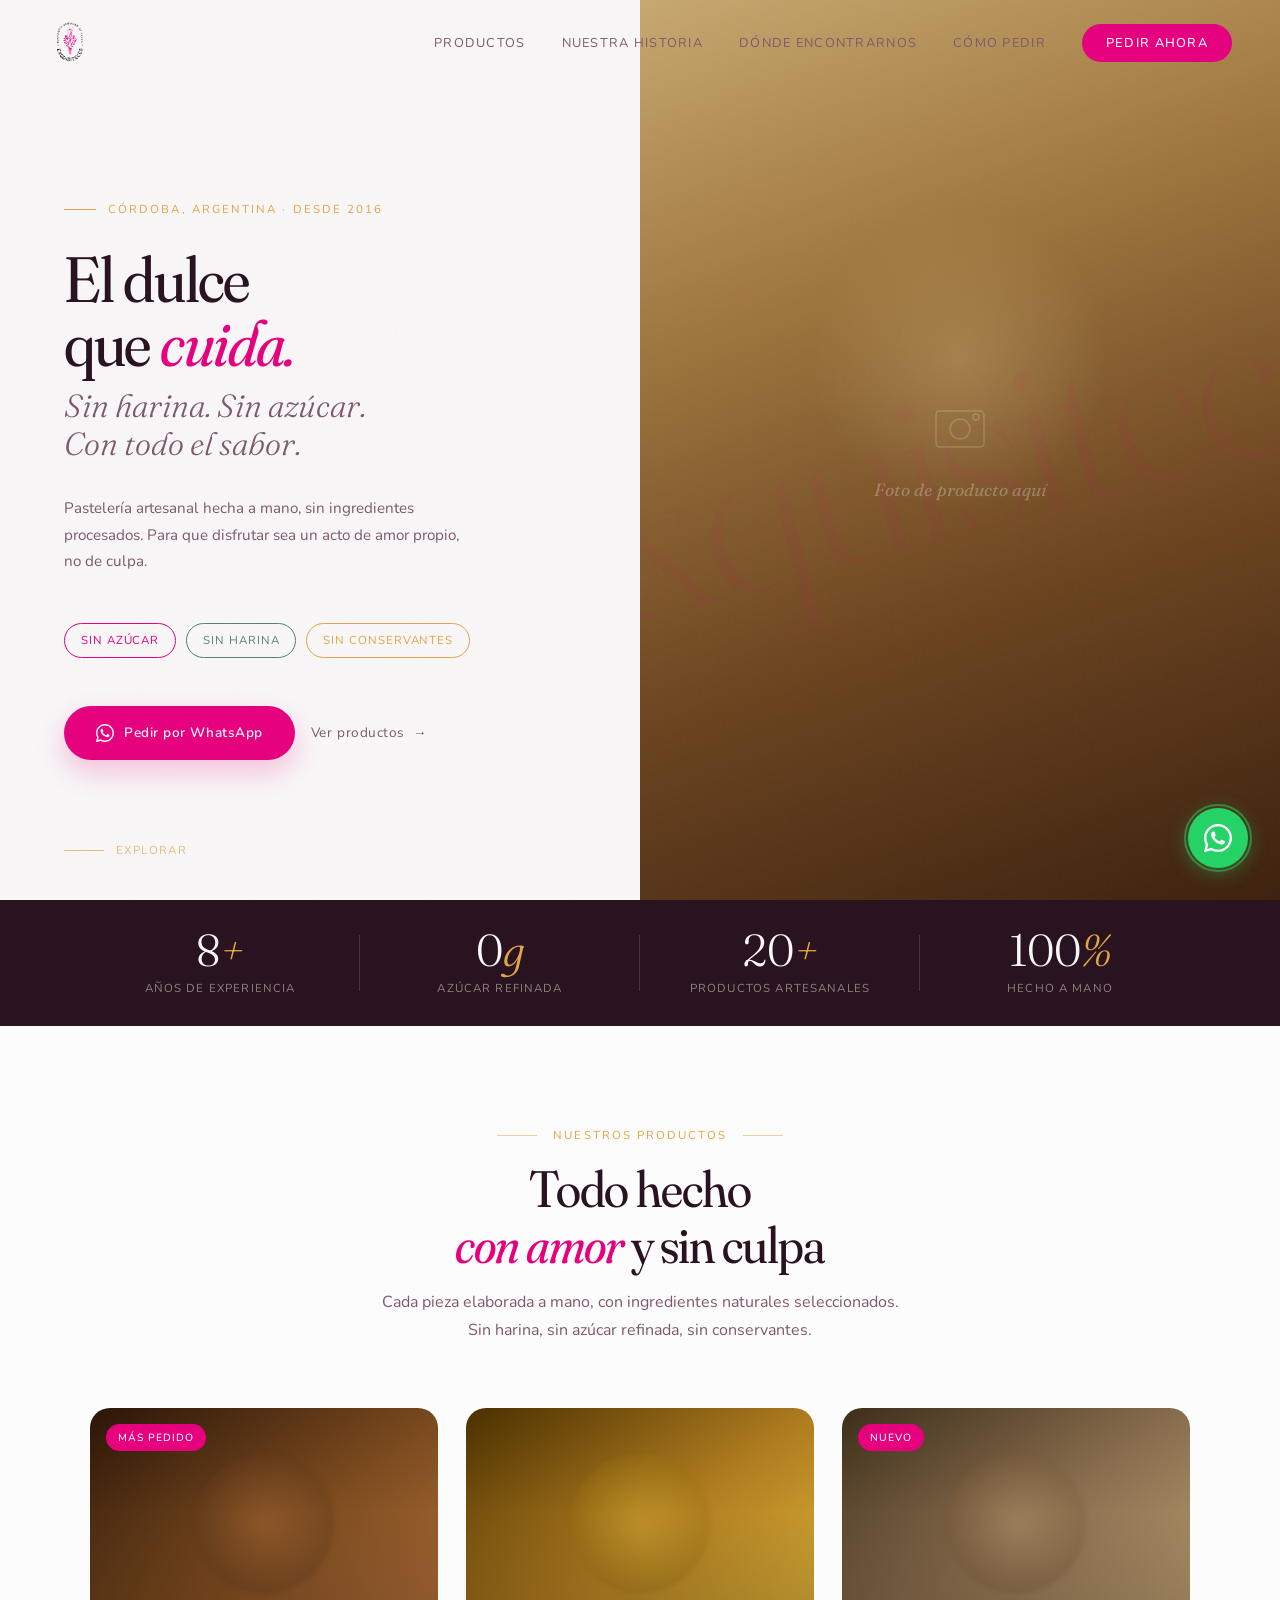
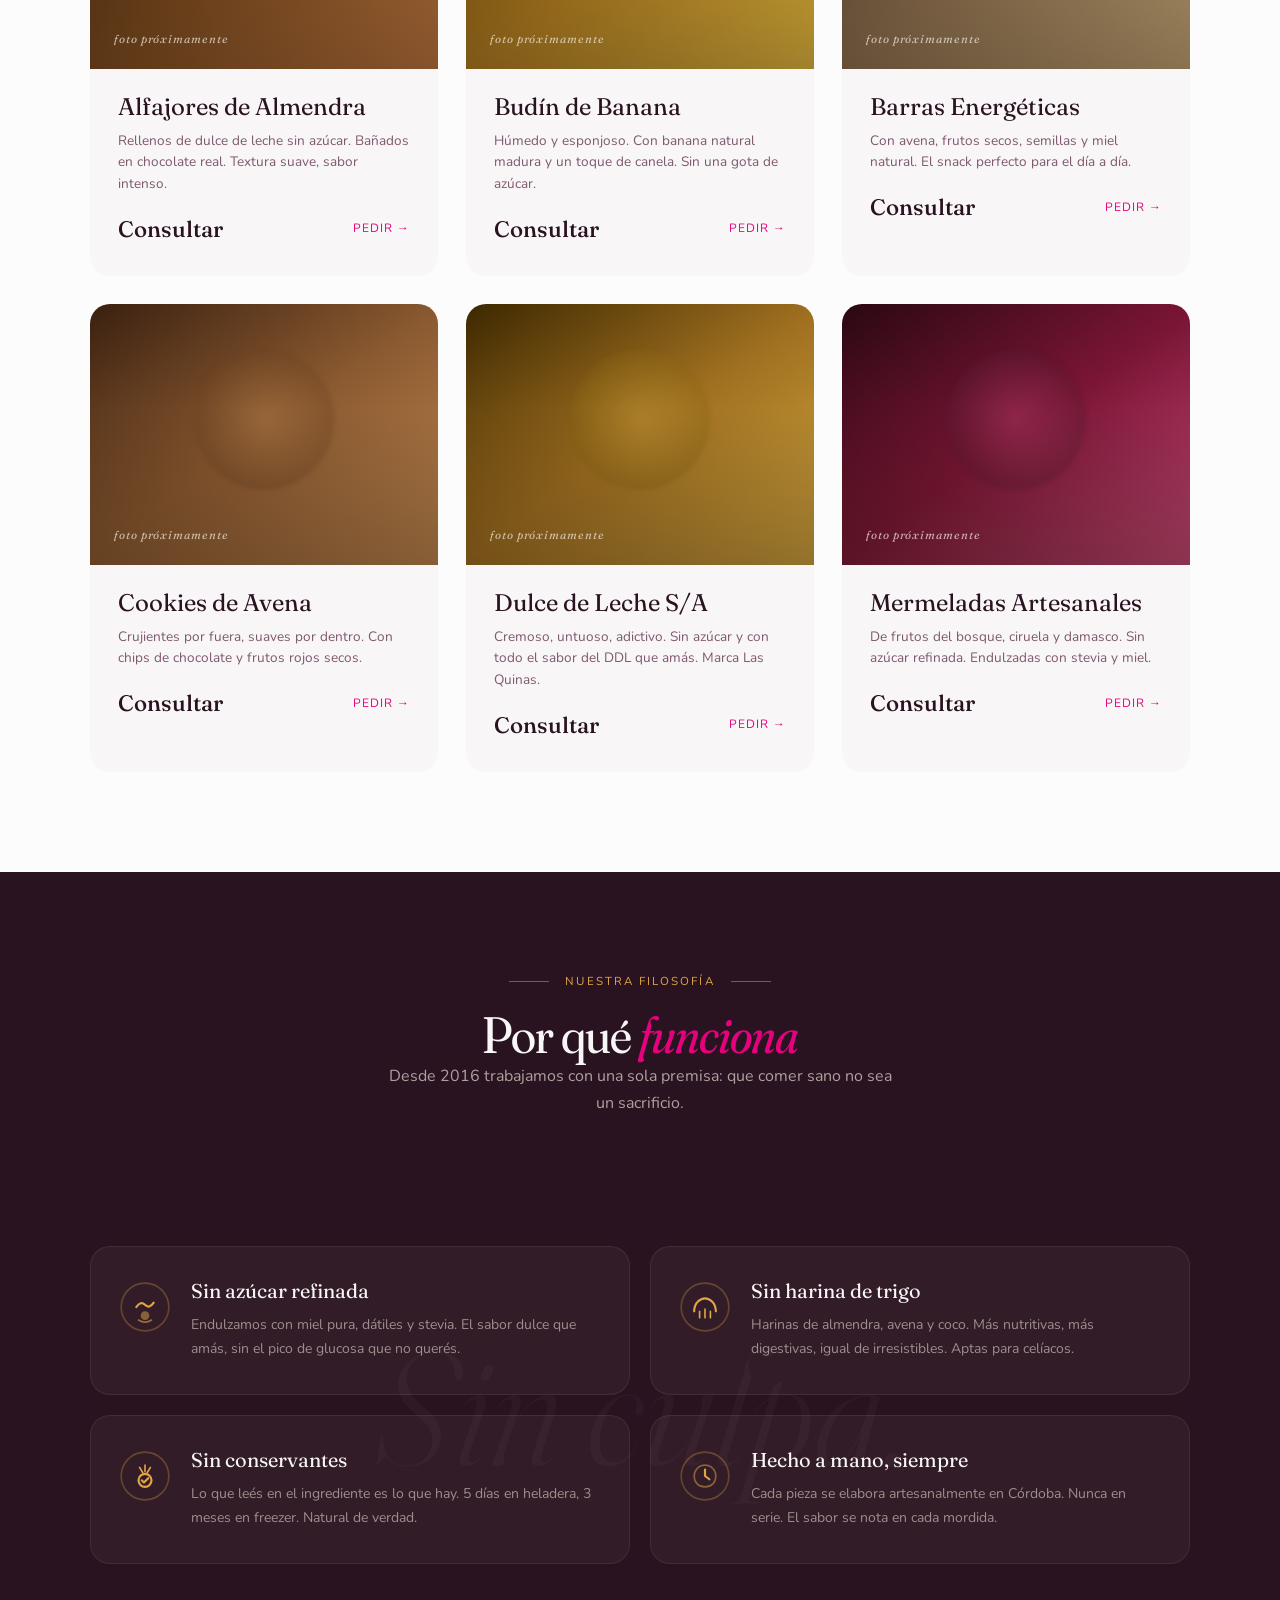
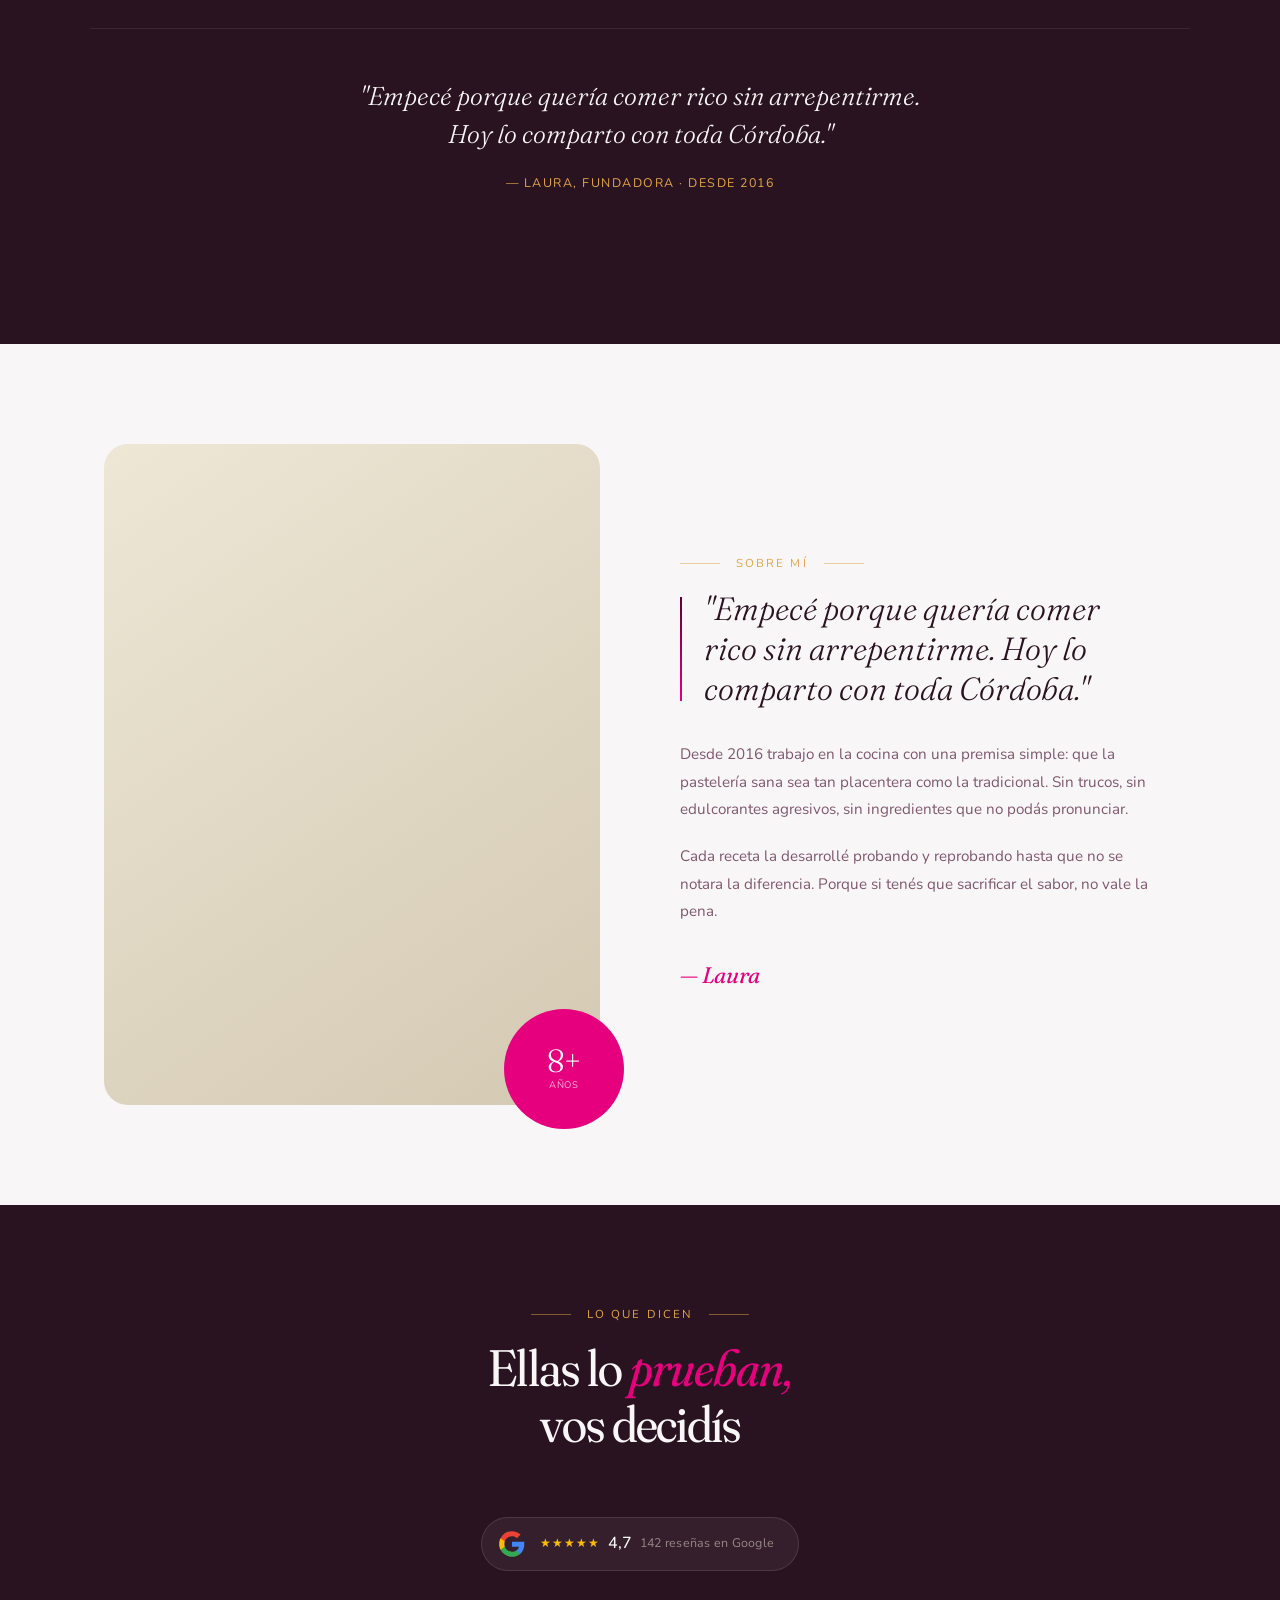
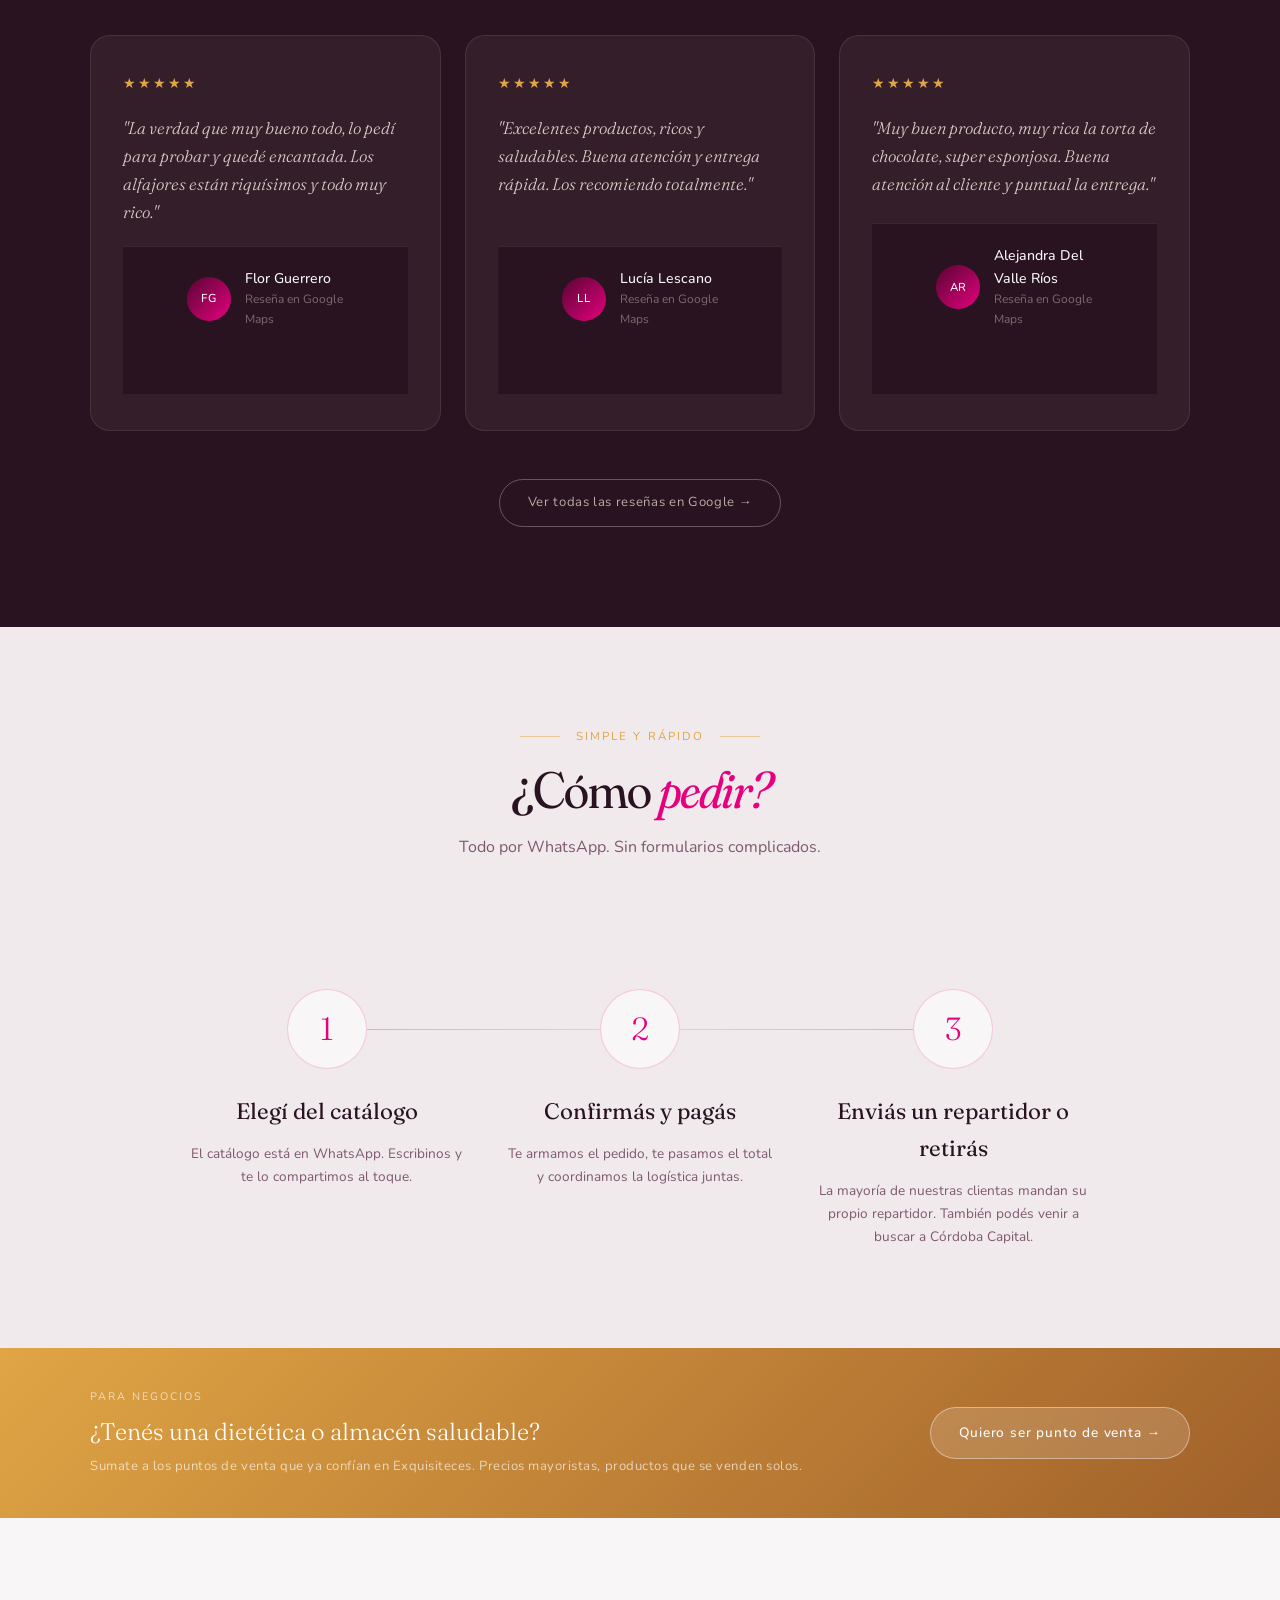
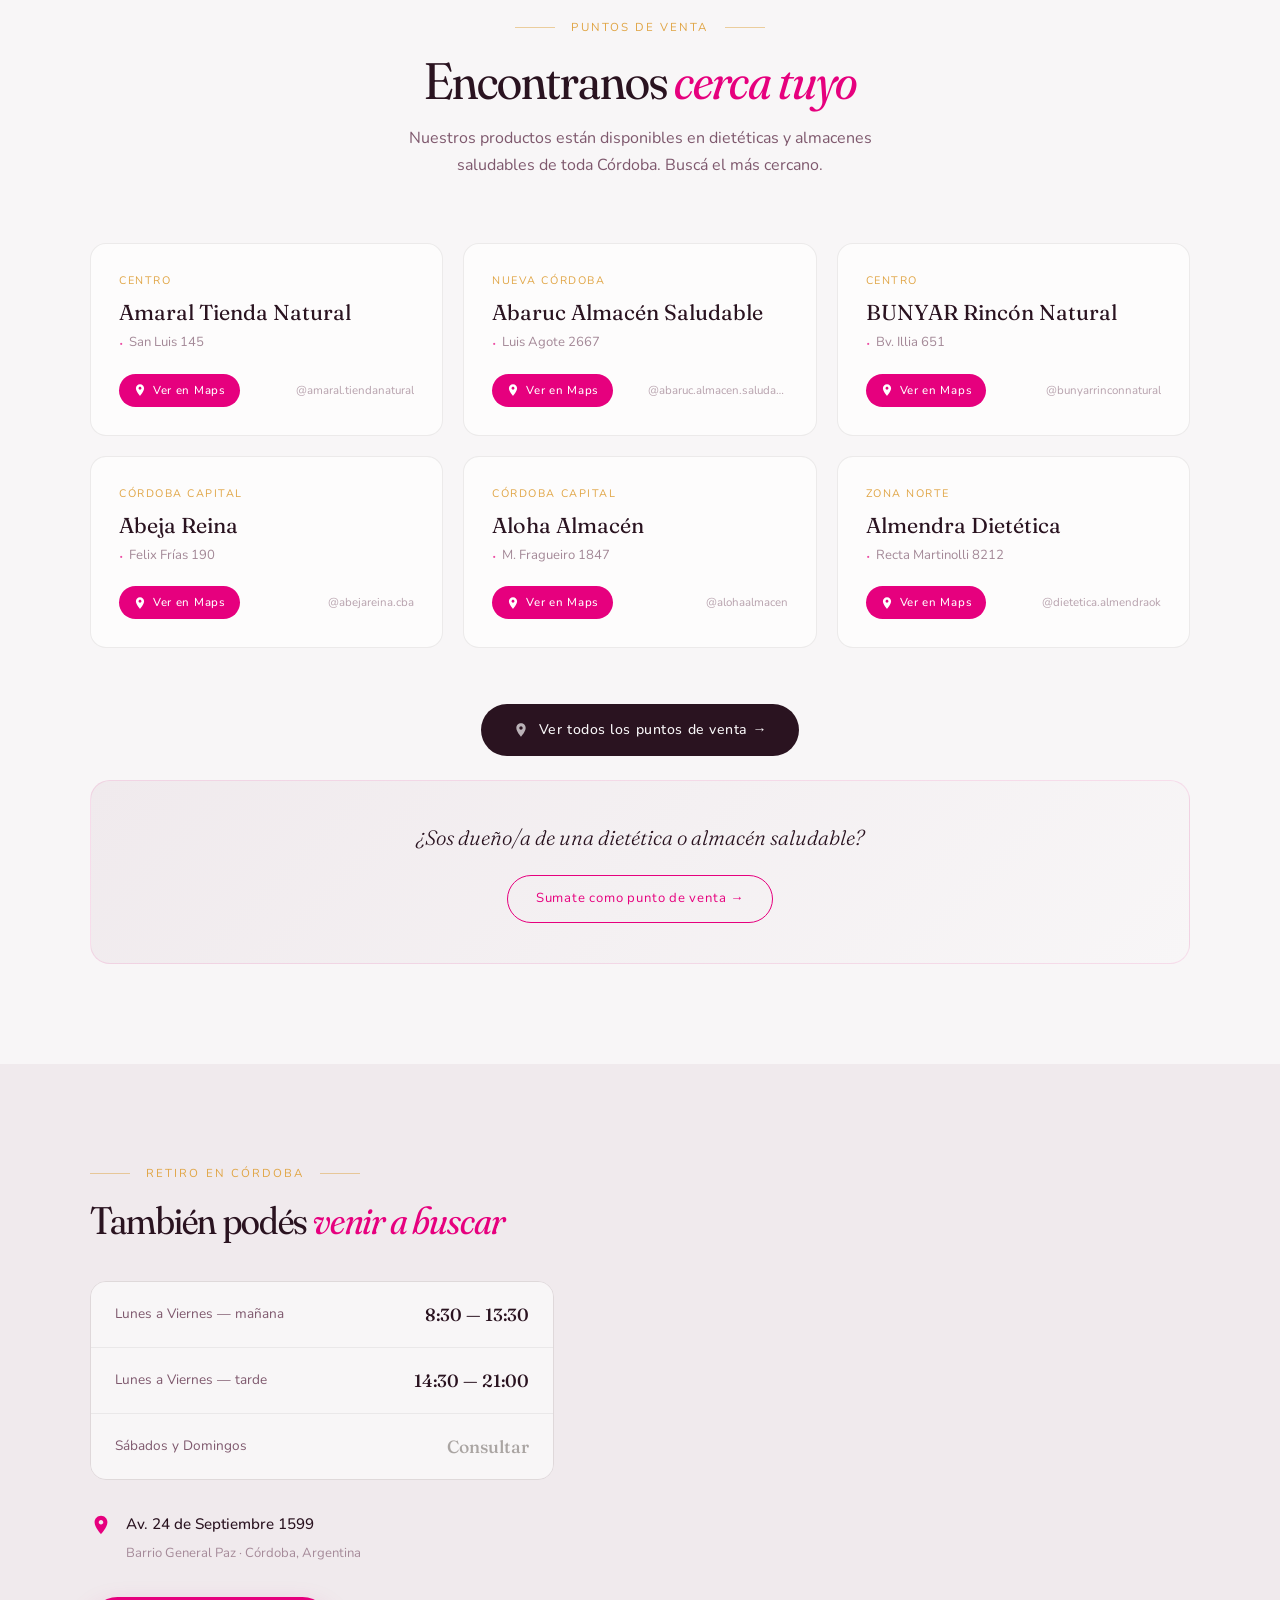
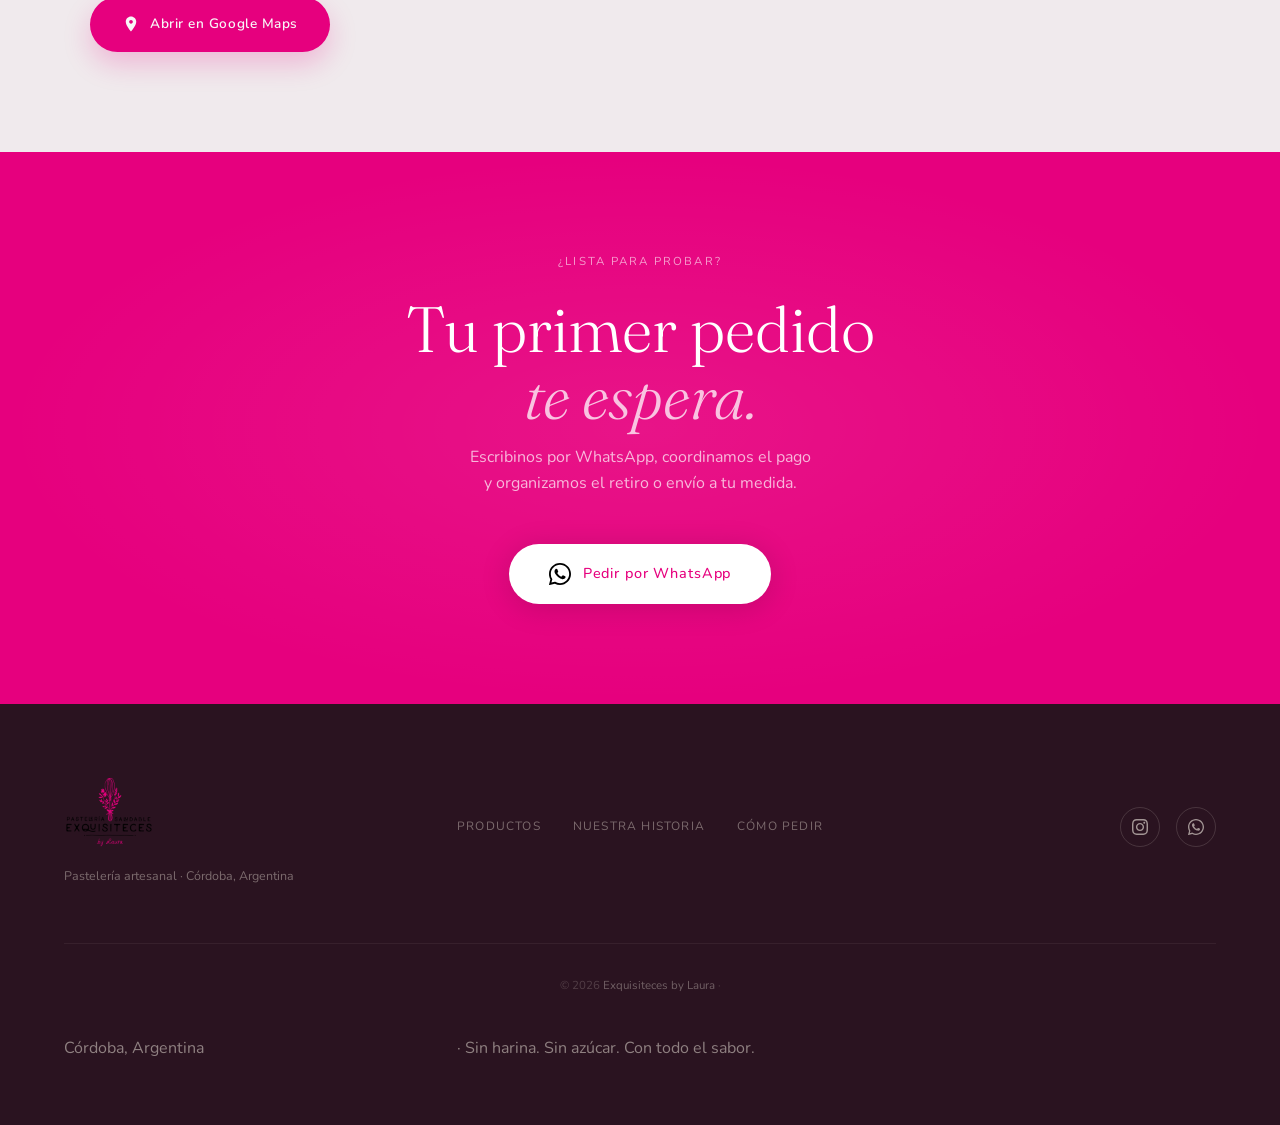
==== commit defa4c3f: "Paleta recalculada desde fucsia real #E6007E (hue 327°) Escala matemática completa: 900→50, neutros " ====
--- a/index.html
+++ b/index.html
@@ -84,34 +84,34 @@
     }
 
     :root {
-      /* ── FUCSIA — color maestro (9 años de reconocimiento) ── */
-      --fucsia-900:      #5A0A28;
-      --fucsia-800:      #82103E;
-      --fucsia-700:      #A01048;
-      --fucsia:          #C8185A;   /* ★ canónico */
-      --fucsia-500:      #D83D75;
-      --fucsia-400:      #E85A8E;
-      --fucsia-300:      #F088AE;
-      --fucsia-200:      #F8C4D6;
-      --fucsia-100:      #FCE4EC;
-      --fucsia-50:       #FDF2F6;
+      /* ── FUCSIA — color maestro hue 327° (#e6007e, logo real) ── */
+      --fucsia-900:      #570532;   /* máximo énfasis */
+      --fucsia-800:      #7D0848;   /* hover oscuro */
+      --fucsia-700:      #A00D5E;   /* press / deep */
+      --fucsia:          #E6007E;   /* ★ SIGNATURE — canónico */
+      --fucsia-500:      #F42597;   /* ilustración, iconos secundarios */
+      --fucsia-400:      #F25AAD;   /* superficies decorativas */
+      --fucsia-300:      #F288C2;   /* chips con contraste */
+      --fucsia-200:      #F5B8D9;   /* fondos cálidos */
+      --fucsia-100:      #F9DCEC;   /* chips, pills */
+      --fucsia-50:       #FCF3F8;   /* lavado hero, muy sutil */
 
       --fucsia-deep:     var(--fucsia-700);
       --fucsia-soft:     var(--fucsia-400);
       --fucsia-pale:     var(--fucsia-100);
       --fucsia-wash:     var(--fucsia-50);
 
-      /* ── NEUTROS CÁLIDOS (ADN fucsia, hue 335°) ─────────── */
-      --cream:           #FBF6F2;
-      --cream-deep:      #F3E8E4;
-      --paper:           #FFFCFA;
-      --ink:             #1F0F16;
-      --ink-soft:        #402530;
-      --ink-mute:        #6D5058;
-      --ink-faint:       #A8909A;
+      /* ── NEUTROS CÁLIDOS (ADN fucsia, hue 327°) ─────────── */
+      --cream:           #F8F6F7;   /* fondo página — crema tibia */
+      --cream-deep:      #F0EAED;   /* sección alternada */
+      --paper:           #FDFCFC;   /* superficie tarjetas */
+      --ink:             #2A1320;   /* negro tibio con gota de fucsia */
+      --ink-soft:        #48283A;   /* texto secundario */
+      --ink-mute:        #7E586D;   /* texto terciario */
+      --ink-faint:       #AA929F;   /* disabled */
 
       /* ── ACENTOS ARMONIOSOS ──────────────────────────────── */
-      --verde-hierba:    #6B8558;
+      --verde-hierba:    #558564;   /* complementario hue 147° */
       --miel:            #E0A545;
       --cacao:           #5A3022;
       --lino:            #D8C4B0;
@@ -144,7 +144,7 @@
       --shadow-sm:       0 2px 6px rgba(26,18,19,0.06), 0 1px 2px rgba(26,18,19,0.04);
       --shadow-md:       0 8px 20px rgba(26,18,19,0.08), 0 2px 6px rgba(26,18,19,0.05);
       --shadow-lg:       0 20px 40px rgba(26,18,19,0.10), 0 6px 14px rgba(26,18,19,0.06);
-      --shadow-fucsia:   0 12px 28px rgba(200,24,90,0.22);
+      --shadow-fucsia:   0 12px 28px rgba(230,0,126,0.22);
       --shadow-warm:     var(--shadow-sm);
       --shadow-rose:     var(--shadow-fucsia);
 
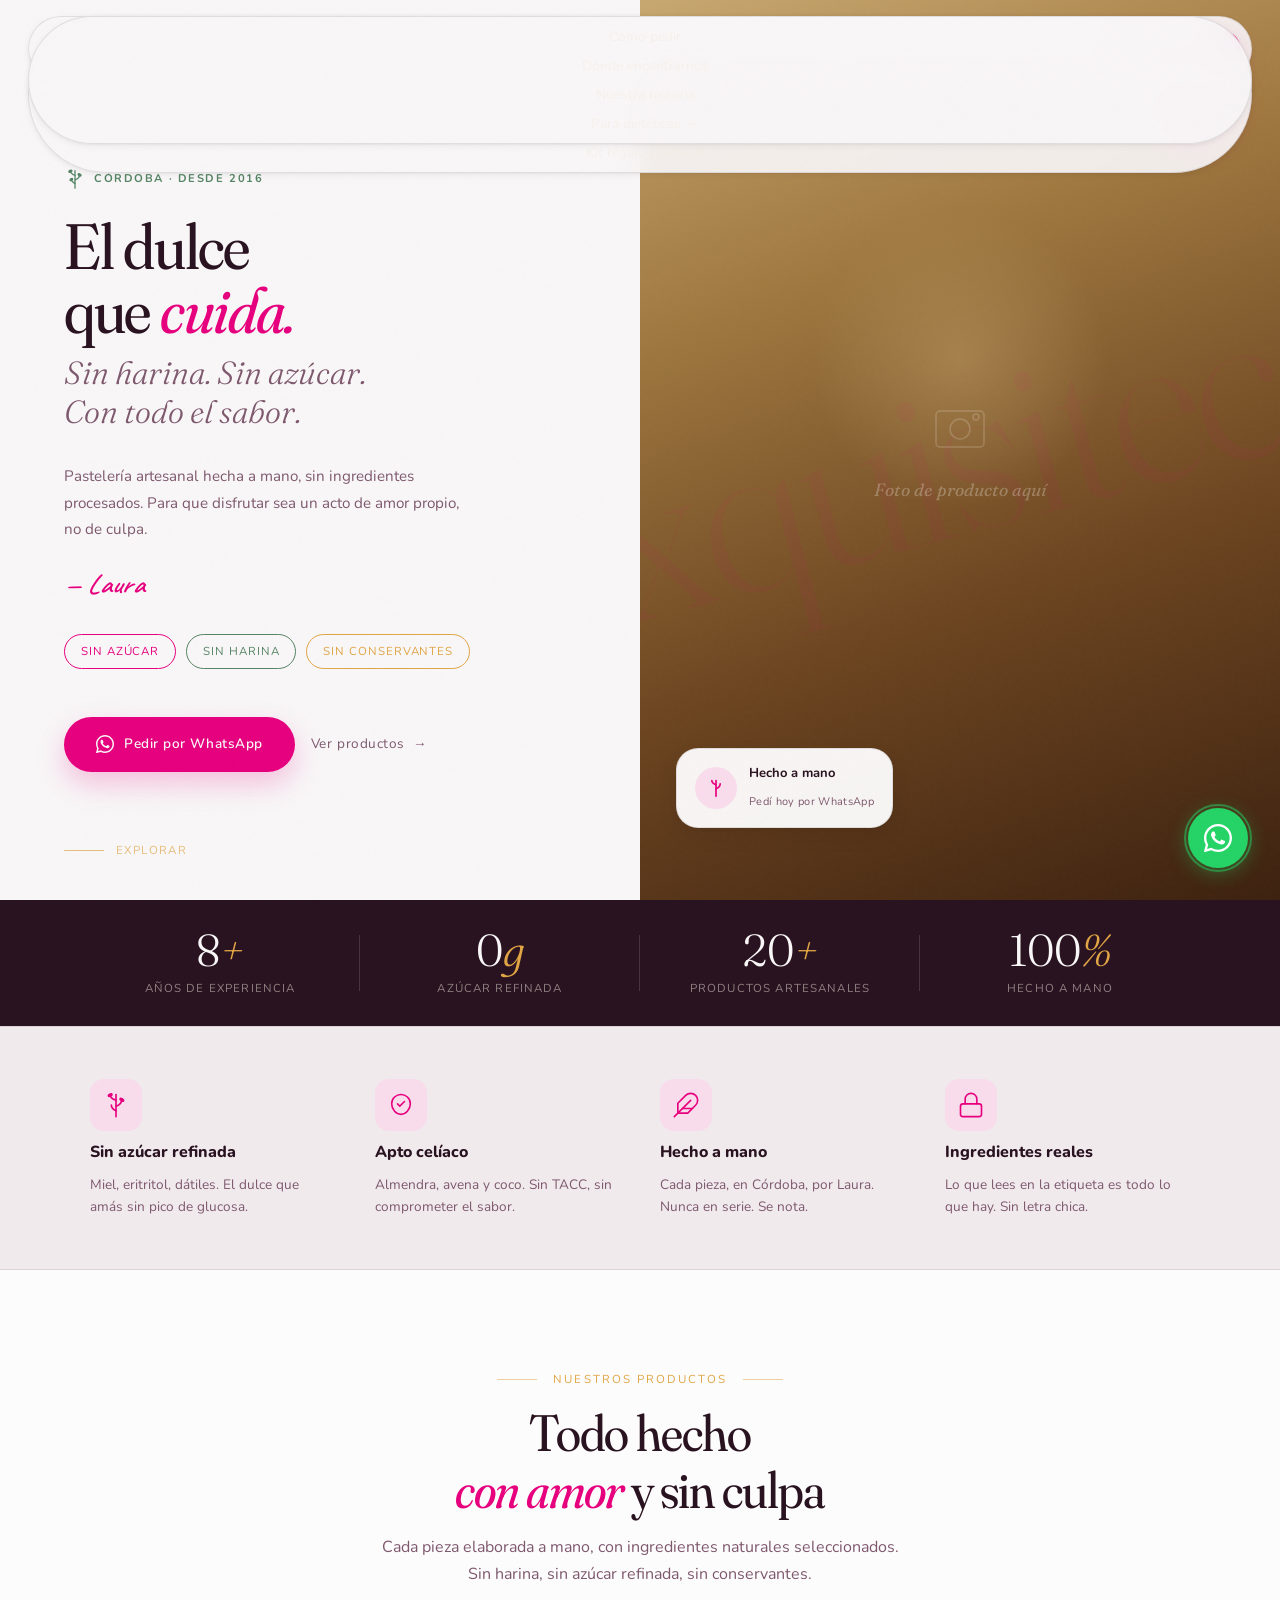
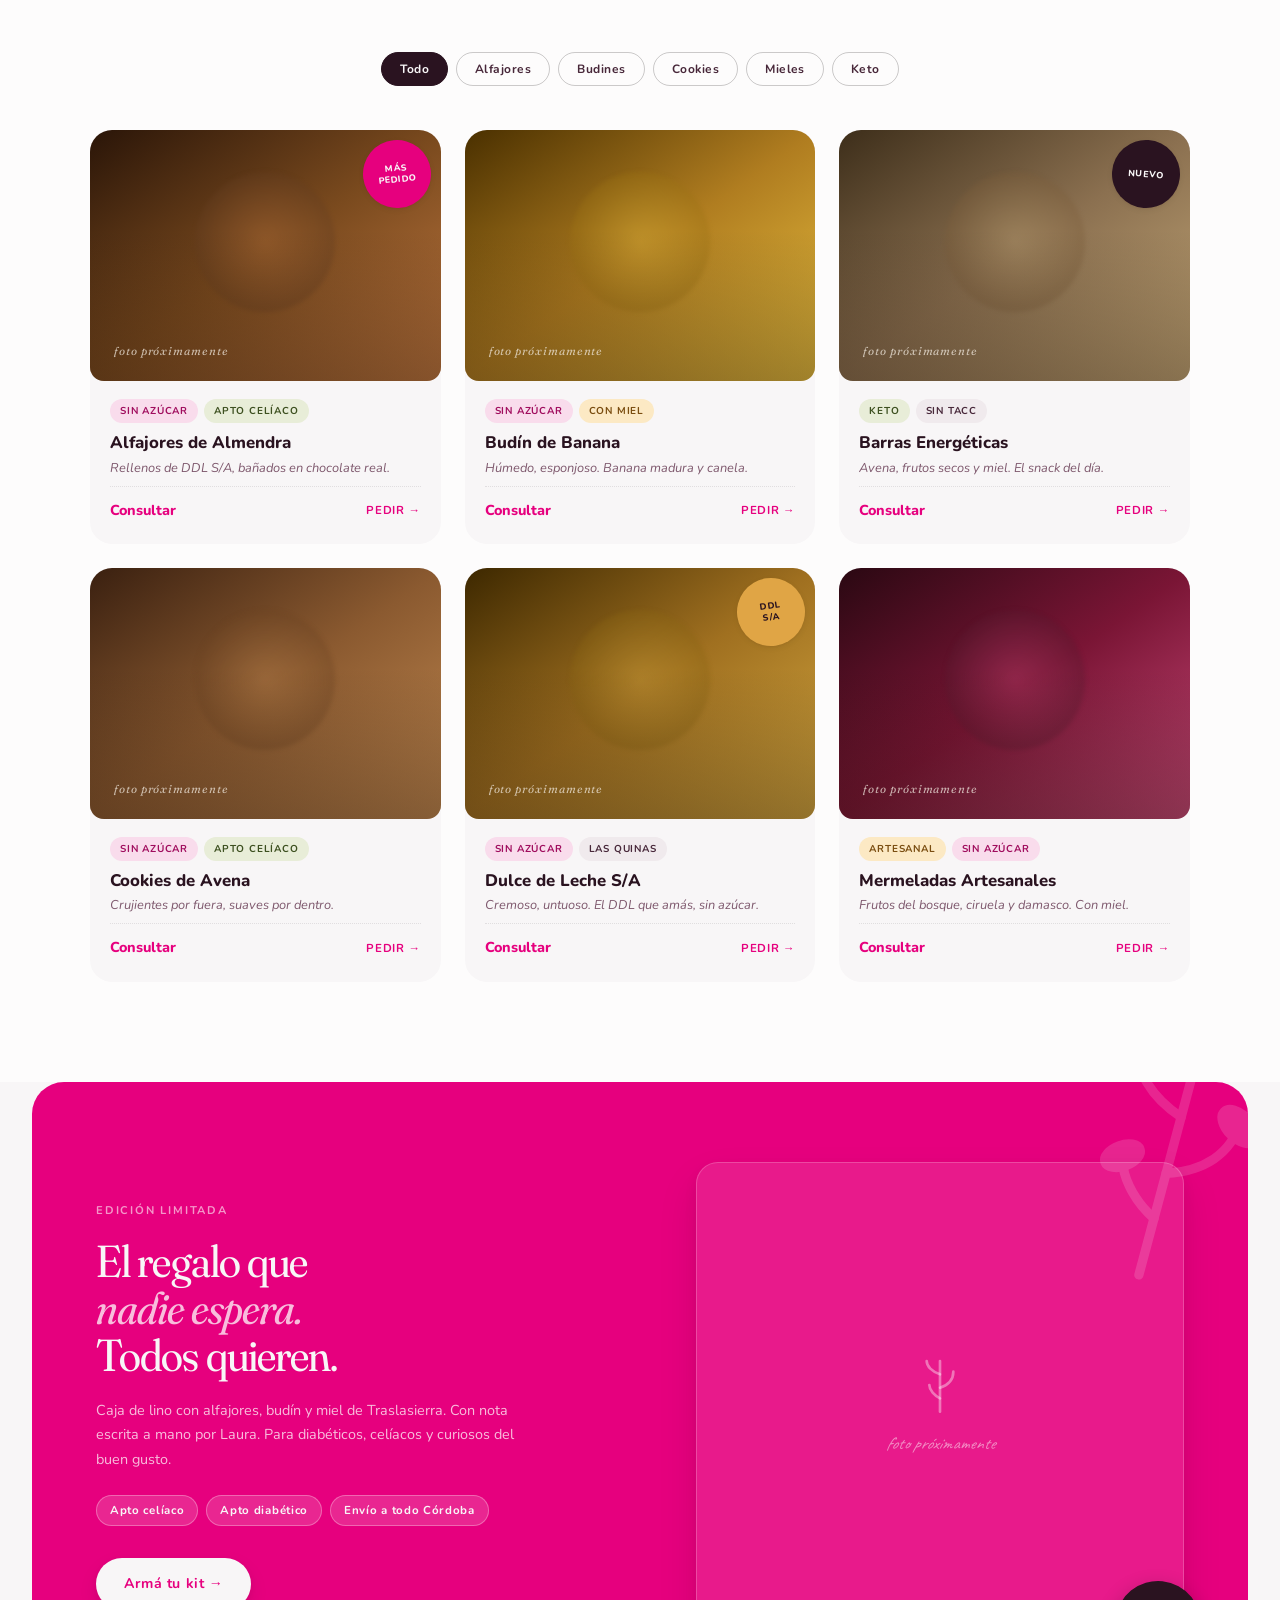
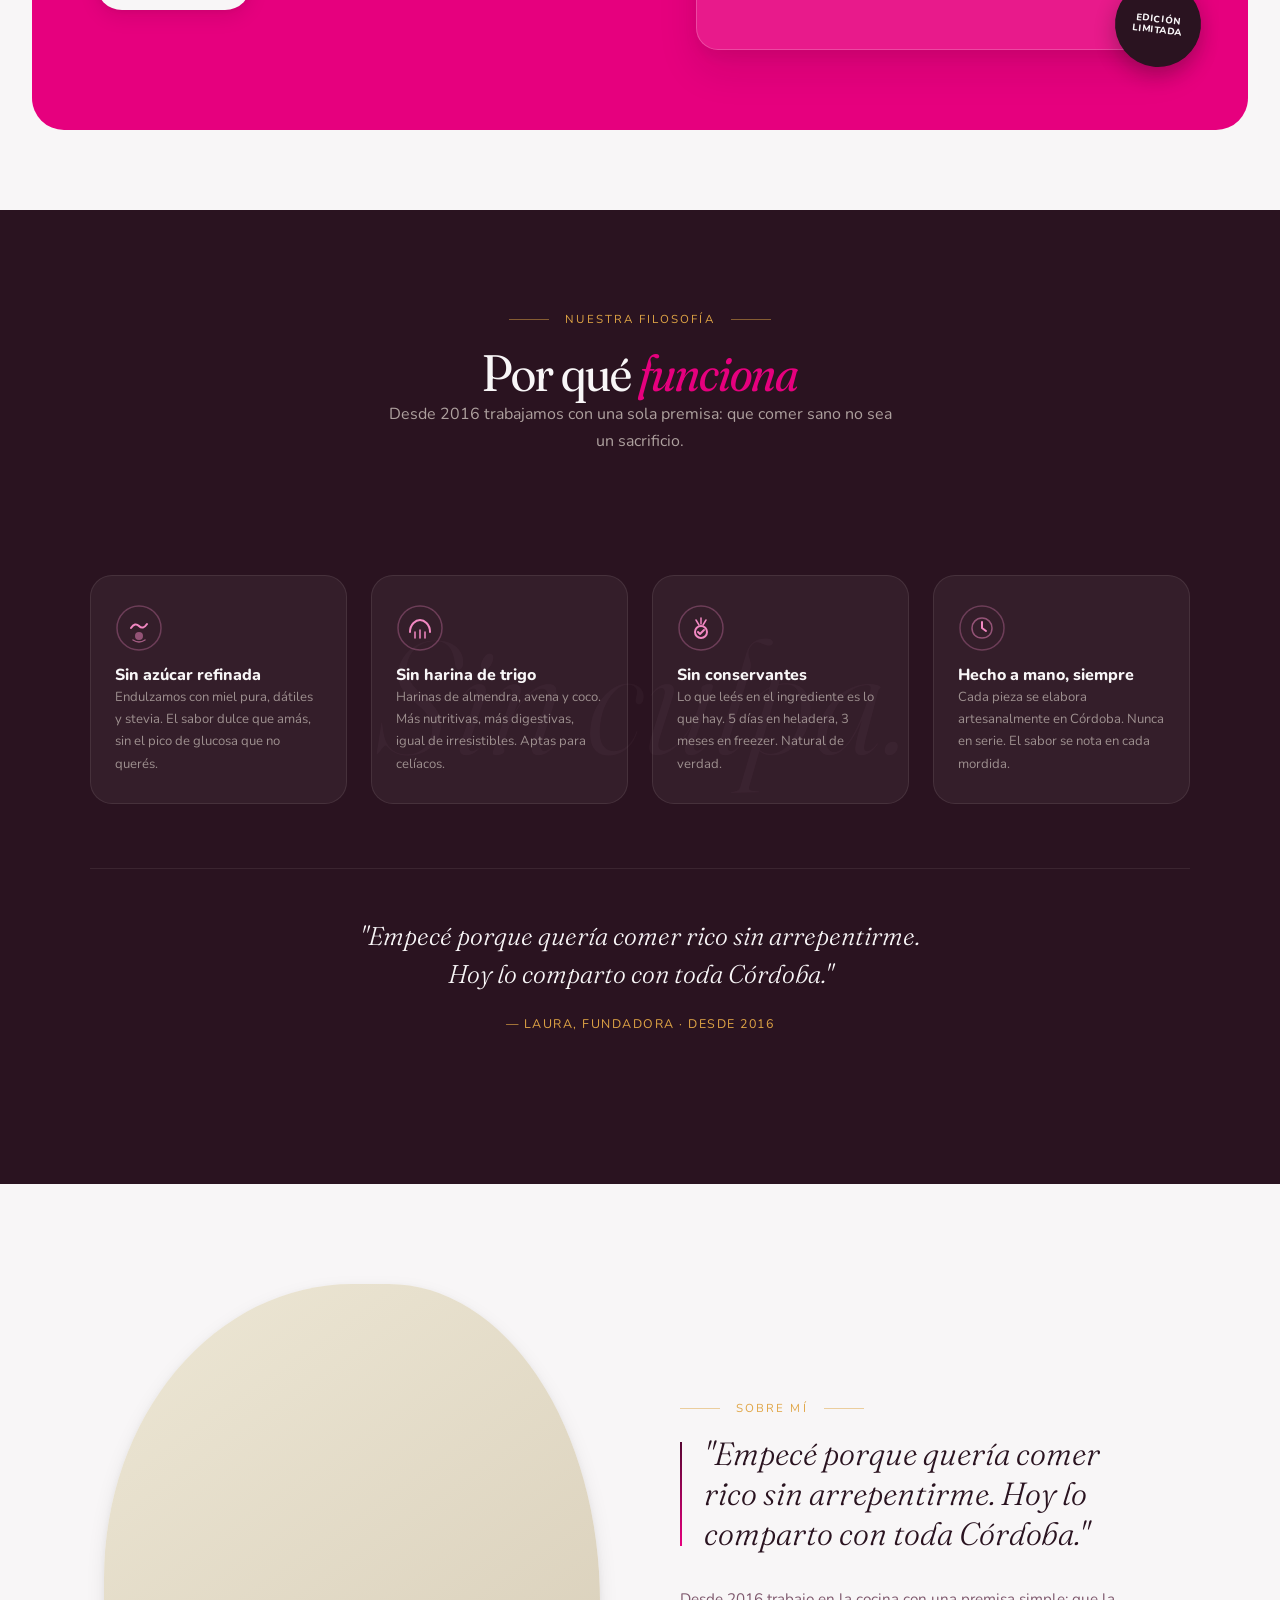
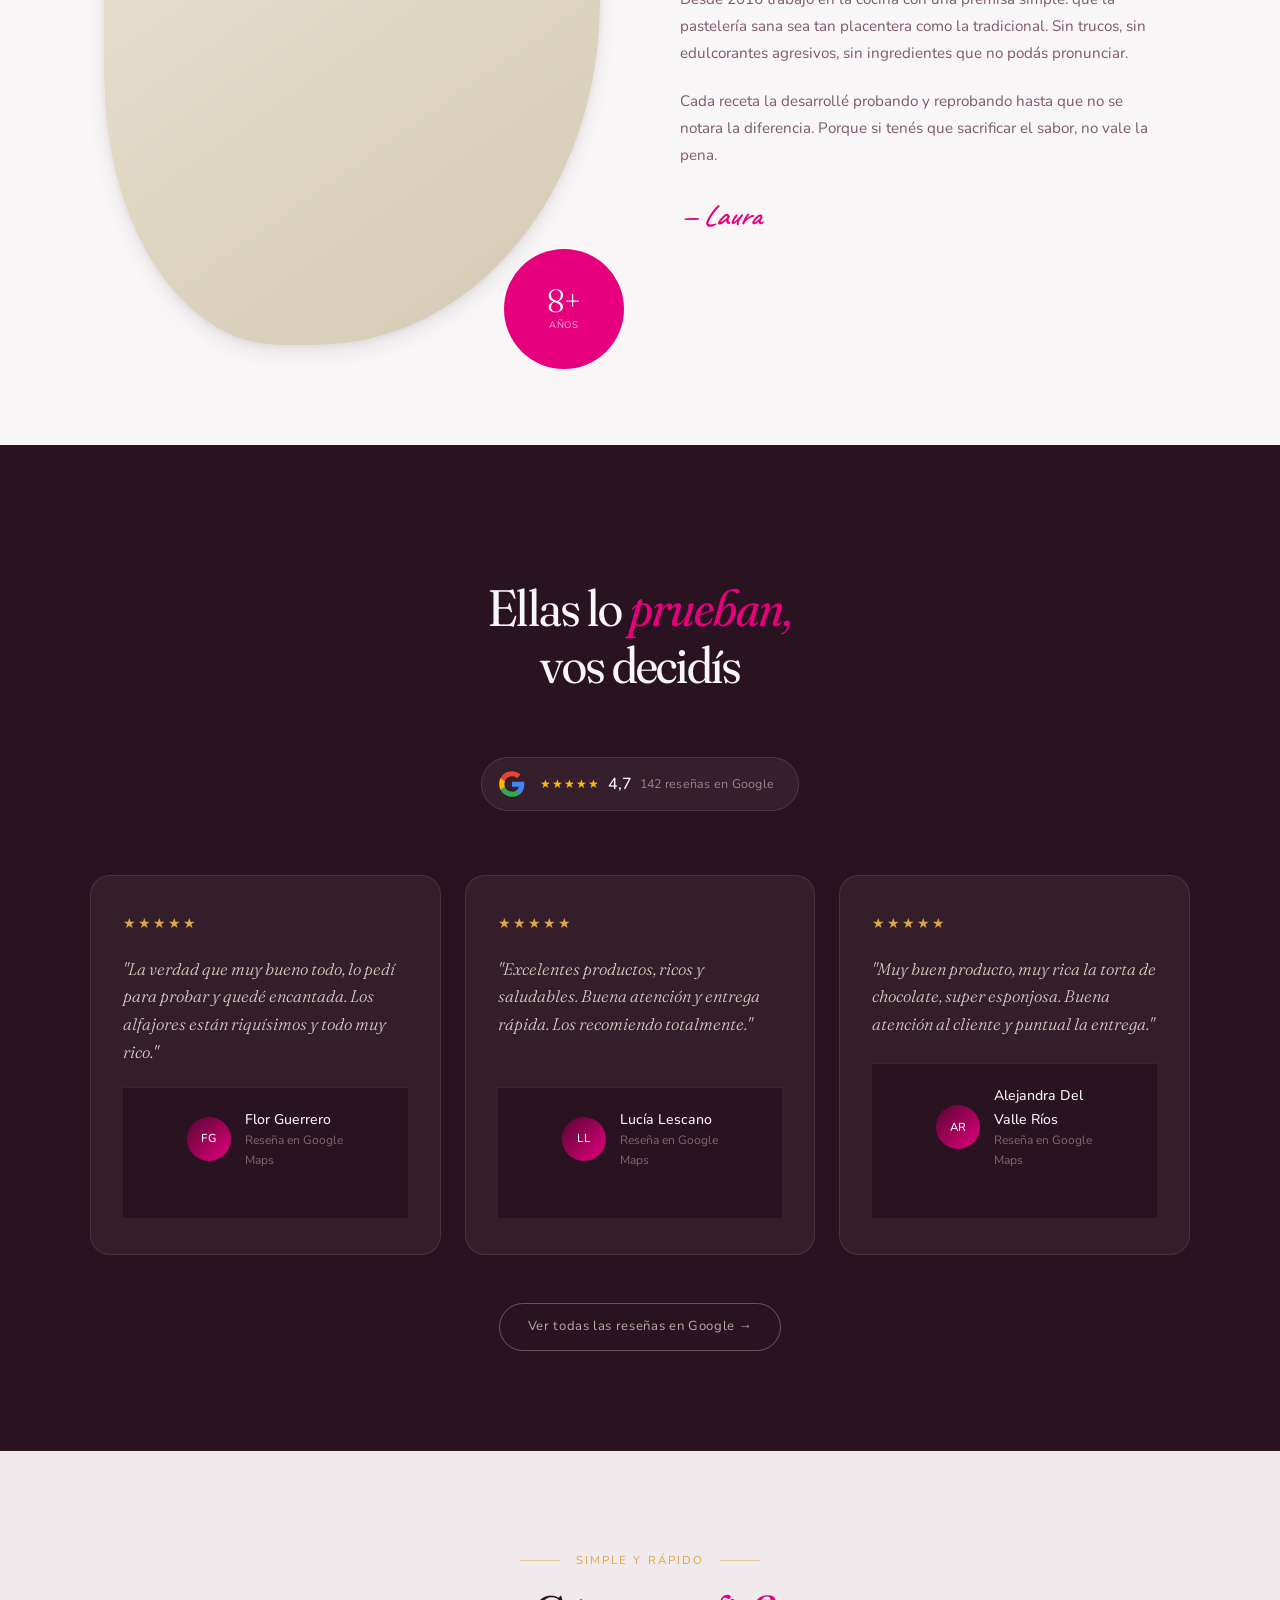
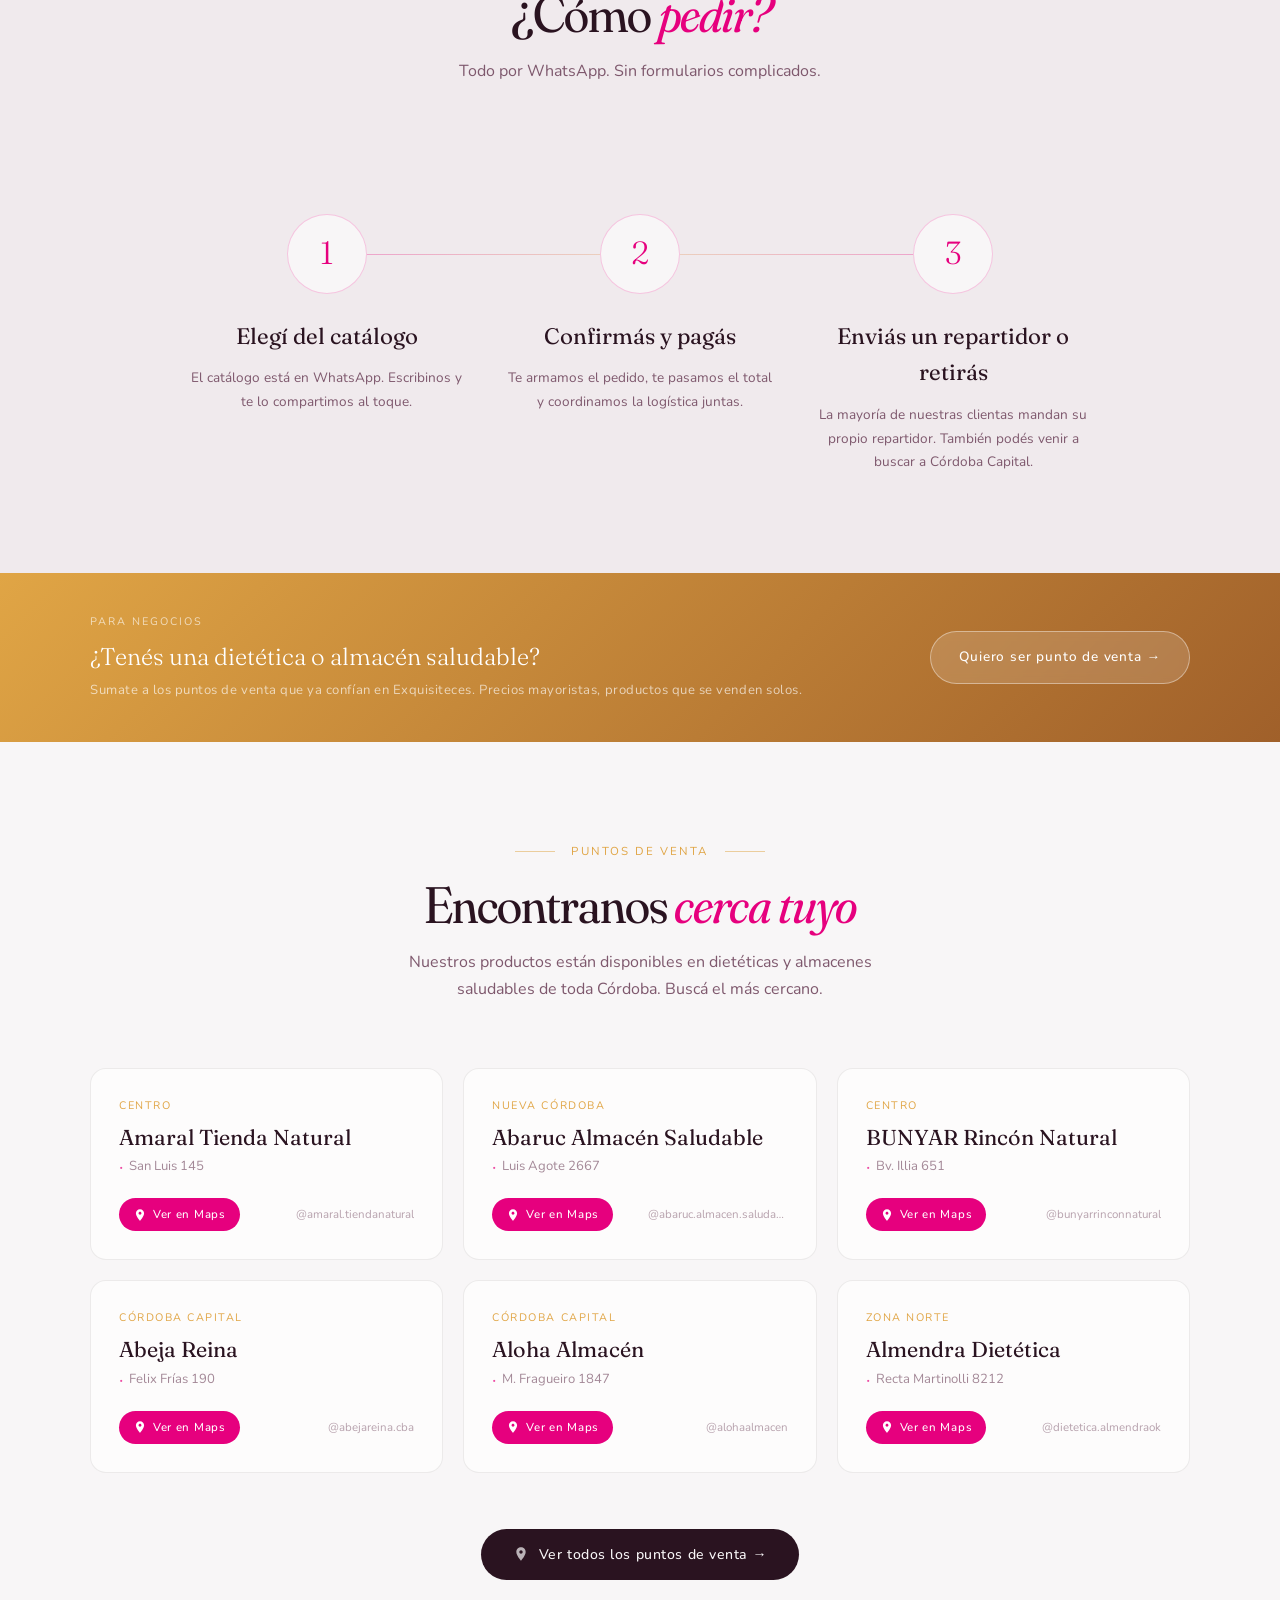
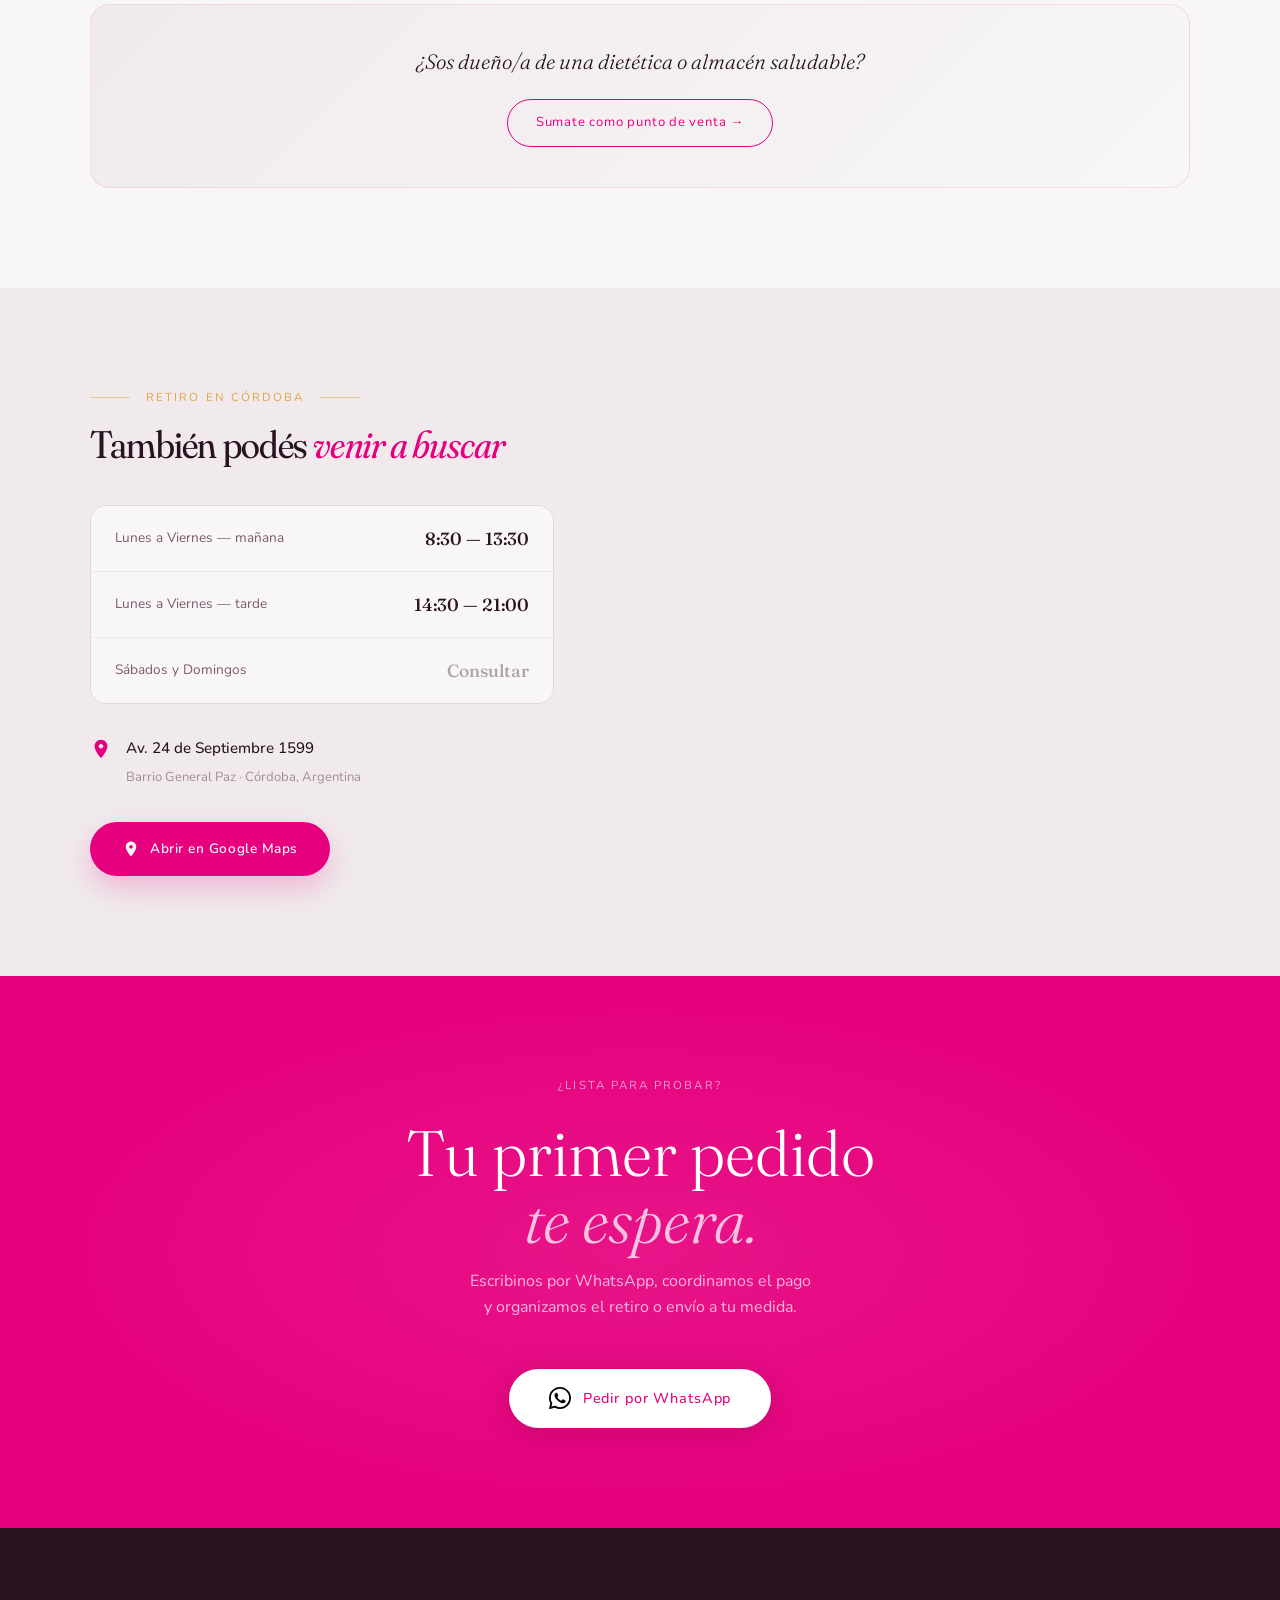
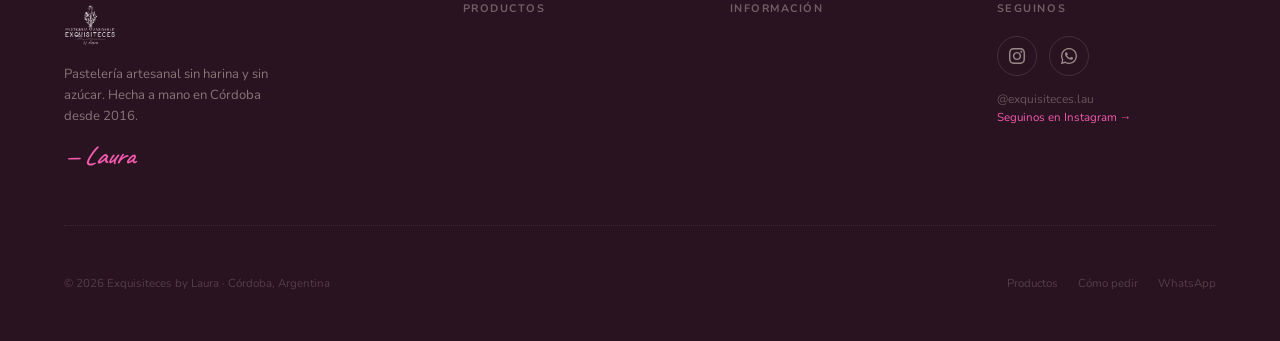
==== commit 1f27a642: "Redesign completo Fases 1+2+3 — Design System integrado Fase 1: Tokens CSS, tipografías (Fraunces/Nu" ====
--- a/index.html
+++ b/index.html
@@ -262,24 +262,28 @@
     .reveal-delay-5 { transition-delay: 0.5s; }
     .reveal-delay-6 { transition-delay: 0.6s; }
 
-    /* ── NAV ─────────────────────────────────────────────── */
+    /* ── NAV — floating pill ──────────────────────────────── */
     nav {
       position: fixed;
-      top: 0;
-      left: 0;
-      right: 0;
+      top: 16px;
+      left: 28px;
+      right: 28px;
       z-index: 100;
-      padding: 20px 48px;
+      padding: 10px 10px 10px 20px;
       display: flex;
       align-items: center;
       justify-content: space-between;
-      transition: background 0.4s var(--ease-out), box-shadow 0.4s var(--ease-out);
+      background: rgba(248, 246, 247, 0.92);
+      backdrop-filter: blur(14px);
+      -webkit-backdrop-filter: blur(14px);
+      border: 1px solid var(--border);
+      border-radius: var(--r-pill);
+      box-shadow: var(--shadow-sm);
+      transition: box-shadow var(--dur-med) var(--ease-soft);
     }
 
     nav.scrolled {
-      background: rgba(244,237,226,0.92);
-      backdrop-filter: blur(12px);
-      box-shadow: 0 1px 0 rgba(26,13,5,0.08);
+      box-shadow: var(--shadow-md);
     }
 
     .nav-logo { display: flex; align-items: center; }
@@ -292,10 +296,10 @@
 
     .nav-logo-text {
       font-family: var(--font-display);
-      font-size: 1.35rem;
+      font-size: 1.25rem;
       font-weight: 500;
-      letter-spacing: 0.04em;
-      color: var(--espresso);
+      letter-spacing: 0.02em;
+      color: var(--ink);
     }
 
     .nav-logo-text em {
@@ -305,36 +309,37 @@
 
     .nav-links {
       display: flex;
-      gap: 36px;
+      gap: 28px;
       list-style: none;
     }
 
     .nav-links a {
-      font-size: 0.8rem;
-      font-weight: 400;
-      letter-spacing: 0.1em;
-      text-transform: uppercase;
-      color: var(--chocolate);
-      transition: color 0.3s;
-    }
-
-    .nav-links a:hover { color: var(--rose); }
+      font-size: 0.78rem;
+      font-weight: 600;
+      letter-spacing: 0.06em;
+      color: var(--ink-soft);
+      transition: color var(--dur-fast) var(--ease-soft);
+    }
+
+    .nav-links a:hover { color: var(--fucsia); }
 
     .nav-cta {
-      background: var(--rose);
-      color: #fff !important;
-      padding: 10px 24px;
-      border-radius: 100px;
-      font-size: 0.8rem !important;
-      font-weight: 500 !important;
-      letter-spacing: 0.06em;
-      transition: background 0.3s, transform 0.2s !important;
+      background: var(--fucsia);
+      color: var(--cream) !important;
+      padding: 10px 22px;
+      border-radius: var(--r-pill);
+      font-size: 0.78rem !important;
+      font-weight: 700 !important;
+      letter-spacing: 0.04em;
+      box-shadow: var(--shadow-fucsia);
+      transition: background var(--dur-med) var(--ease-soft), transform var(--dur-fast), box-shadow var(--dur-med) !important;
     }
 
     .nav-cta:hover {
-      background: var(--rose-dark) !important;
+      background: var(--fucsia-deep) !important;
       transform: translateY(-1px);
-      color: #fff !important;
+      color: var(--cream) !important;
+      box-shadow: 0 8px 24px rgba(230,0,126,0.30);
     }
 
     /* ── HERO ────────────────────────────────────────────── */
@@ -350,7 +355,7 @@
       display: flex;
       flex-direction: column;
       justify-content: center;
-      padding: 140px 64px 80px;
+      padding: 120px 64px 80px;
       position: relative;
       z-index: 2;
     }
@@ -491,10 +496,105 @@
     .btn-secondary:hover { color: var(--rose); }
     .btn-secondary:hover::after { transform: translateX(4px); }
 
+    /* Hero firma Laura */
+    .hero-firma {
+      font-family: var(--font-script);
+      font-size: 1.7rem;
+      font-weight: 600;
+      color: var(--fucsia);
+      font-style: italic;
+      line-height: 1;
+      margin-bottom: 36px;
+      margin-top: -20px;
+      letter-spacing: 0.01em;
+    }
+
+    /* Sprig decorativo hero */
+    .hero-sprig {
+      display: flex;
+      align-items: center;
+      gap: 8px;
+      margin-bottom: 24px;
+      color: var(--verde-hierba);
+      opacity: 0.75;
+    }
+
     /* Hero image side */
     .hero-image-side {
       position: relative;
       overflow: hidden;
+    }
+
+    /* Stamp badge */
+    .hero-stamp {
+      position: absolute;
+      top: 48px;
+      right: 44px;
+      width: 90px;
+      height: 90px;
+      border-radius: 50%;
+      background: var(--fucsia);
+      color: var(--cream);
+      font-family: var(--font-body);
+      font-size: 11px;
+      font-weight: 800;
+      letter-spacing: 0.08em;
+      text-transform: uppercase;
+      text-align: center;
+      line-height: 1.2;
+      display: flex;
+      align-items: center;
+      justify-content: center;
+      transform: rotate(-8deg);
+      box-shadow: var(--shadow-fucsia);
+      z-index: 4;
+      cursor: default;
+      transition: transform var(--dur-med) var(--ease-soft);
+    }
+    .hero-stamp:hover { transform: rotate(-4deg) scale(1.06); }
+
+    /* Floater callout */
+    .hero-floater {
+      position: absolute;
+      bottom: 72px;
+      left: 36px;
+      background: rgba(253,252,252,0.96);
+      backdrop-filter: blur(10px);
+      -webkit-backdrop-filter: blur(10px);
+      border: 1px solid var(--border);
+      border-radius: var(--r-lg);
+      padding: 14px 18px;
+      display: flex;
+      align-items: center;
+      gap: 12px;
+      box-shadow: var(--shadow-md);
+      z-index: 4;
+    }
+
+    .hero-floater-dot {
+      width: 42px;
+      height: 42px;
+      background: var(--fucsia-100);
+      border-radius: 50%;
+      display: flex;
+      align-items: center;
+      justify-content: center;
+      flex-shrink: 0;
+    }
+    .hero-floater-dot svg { width: 20px; height: 20px; color: var(--fucsia); }
+
+    .hero-floater strong {
+      display: block;
+      font-family: var(--font-body);
+      font-size: 13px;
+      font-weight: 700;
+      color: var(--ink);
+      margin-bottom: 2px;
+    }
+    .hero-floater span {
+      font-size: 11px;
+      color: var(--ink-mute);
+      letter-spacing: 0.03em;
     }
 
     .hero-image-side::before {
@@ -650,6 +750,55 @@
       font-weight: 400;
     }
 
+    /* ── VALUE PROPS ─────────────────────────────────────── */
+    .value-props {
+      background: var(--cream-deep);
+      padding: 52px 64px;
+      border-top: 1px solid var(--border);
+      border-bottom: 1px solid var(--border);
+    }
+
+    .value-props-inner {
+      max-width: 1100px;
+      margin: 0 auto;
+      display: grid;
+      grid-template-columns: repeat(4, 1fr);
+      gap: 40px;
+    }
+
+    .vp-item {
+      display: flex;
+      flex-direction: column;
+      gap: 12px;
+    }
+
+    .vp-icon {
+      width: 52px;
+      height: 52px;
+      background: var(--fucsia-100);
+      border-radius: var(--r-md);
+      display: flex;
+      align-items: center;
+      justify-content: center;
+      color: var(--fucsia);
+      flex-shrink: 0;
+    }
+
+    .vp-title {
+      font-family: var(--font-body);
+      font-size: 1rem;
+      font-weight: 800;
+      color: var(--ink);
+      line-height: 1.2;
+    }
+
+    .vp-text {
+      font-size: 0.85rem;
+      color: var(--ink-mute);
+      line-height: 1.6;
+      margin: 0;
+    }
+
     /* ── PRODUCTOS ───────────────────────────────────────── */
     .section-header {
       text-align: center;
@@ -701,38 +850,120 @@
       line-height: 1.7;
     }
 
+    /* ── FILTROS CATÁLOGO ────────────────────────────────── */
+    .catalog-filters {
+      display: flex;
+      gap: 8px;
+      justify-content: center;
+      flex-wrap: wrap;
+      margin-bottom: 44px;
+    }
+
+    .filter-btn {
+      font-family: var(--font-body);
+      font-size: 0.75rem;
+      font-weight: 700;
+      padding: 8px 18px;
+      border-radius: var(--r-pill);
+      cursor: pointer;
+      border: 1.5px solid var(--border-strong);
+      background: transparent;
+      color: var(--ink-soft);
+      transition: background var(--dur-fast) var(--ease-soft), color var(--dur-fast), border-color var(--dur-fast);
+      letter-spacing: 0.04em;
+    }
+
+    .filter-btn:hover {
+      border-color: var(--fucsia);
+      color: var(--fucsia);
+    }
+
+    .filter-btn.active {
+      background: var(--ink);
+      color: var(--cream);
+      border-color: var(--ink);
+    }
+
     .productos {
       padding: 100px 64px;
-      background: var(--cream-light);
+      background: var(--paper);
     }
 
     .productos-grid {
       display: grid;
       grid-template-columns: repeat(3, 1fr);
-      gap: 28px;
+      gap: 24px;
       max-width: 1100px;
       margin: 0 auto;
     }
 
     .producto-card {
       background: var(--cream);
-      border-radius: 20px;
+      border-radius: var(--r-lg);
       overflow: hidden;
       transition: transform 0.4s var(--ease-out), box-shadow 0.4s var(--ease-out);
       cursor: pointer;
     }
 
     .producto-card:hover {
-      transform: translateY(-8px);
-      box-shadow: 0 24px 60px var(--shadow-warm);
+      transform: translateY(-4px);
+      box-shadow: var(--shadow-md);
     }
 
     .producto-foto {
-      aspect-ratio: 4/3;
-      background: var(--cream-dark);
+      aspect-ratio: 1.4;
+      background: var(--cream-deep);
       position: relative;
       overflow: hidden;
-    }
+      border-radius: var(--r-md);
+    }
+
+    /* Stamp badge sobre foto */
+    .producto-stamp {
+      position: absolute;
+      top: 10px;
+      right: 10px;
+      width: 68px;
+      height: 68px;
+      border-radius: 50%;
+      background: var(--fucsia);
+      color: var(--cream);
+      font-family: var(--font-body);
+      font-size: 9px;
+      font-weight: 800;
+      letter-spacing: 0.06em;
+      text-transform: uppercase;
+      text-align: center;
+      line-height: 1.2;
+      display: flex;
+      align-items: center;
+      justify-content: center;
+      transform: rotate(-6deg);
+      box-shadow: var(--shadow-sm);
+      z-index: 3;
+    }
+    .producto-stamp.ink { background: var(--ink); transform: rotate(4deg); }
+    .producto-stamp.miel { background: var(--miel); color: var(--ink); transform: rotate(-8deg); }
+
+    /* Pills de tags */
+    .producto-tags {
+      display: flex;
+      gap: 6px;
+      flex-wrap: wrap;
+      margin-bottom: 10px;
+    }
+    .producto-pill {
+      font-size: 10px;
+      font-weight: 700;
+      letter-spacing: 0.08em;
+      text-transform: uppercase;
+      padding: 4px 10px;
+      border-radius: var(--r-pill);
+    }
+    .producto-pill.fucsia { background: var(--fucsia-100); color: var(--fucsia-700); }
+    .producto-pill.green  { background: #E8EDD8; color: #3D5020; }
+    .producto-pill.miel   { background: #FCE9C4; color: #7A4D10; }
+    .producto-pill.ink    { background: var(--cream-deep); color: var(--ink-soft); }
 
     .producto-foto img {
       width: 100%;
@@ -818,51 +1049,195 @@
     }
 
     .producto-body {
-      padding: 24px 28px 28px;
+      padding: 18px 20px 22px;
     }
 
     .producto-nombre {
+      font-family: var(--font-body);
+      font-size: 1.05rem;
+      font-weight: 800;
+      color: var(--ink);
+      margin-bottom: 6px;
+      line-height: 1.2;
+    }
+
+    .producto-tagline {
+      font-size: 0.8rem;
+      font-style: italic;
+      color: var(--ink-mute);
+      margin-bottom: 8px;
+      line-height: 1.4;
+    }
+
+    .producto-desc {
+      font-size: 0.82rem;
+      color: var(--ink-soft);
+      line-height: 1.6;
+      margin-bottom: 14px;
+    }
+
+    .producto-footer {
+      display: flex;
+      align-items: center;
+      justify-content: space-between;
+      padding-top: 12px;
+      border-top: 1px dotted var(--border);
+    }
+
+    .producto-precio {
+      font-family: var(--font-body);
+      font-size: 0.9rem;
+      font-weight: 800;
+      color: var(--fucsia);
+    }
+
+    .producto-pedir {
+      font-size: 0.72rem;
+      font-weight: 700;
+      letter-spacing: 0.06em;
+      text-transform: uppercase;
+      color: var(--fucsia);
+      display: flex;
+      align-items: center;
+      gap: 5px;
+      transition: gap var(--dur-fast) var(--ease-soft);
+    }
+
+    .producto-card:hover .producto-pedir { gap: 9px; }
+
+    /* ── KIT REGALO ─────────────────────────────────────── */
+    .kit-feature {
+      background: var(--fucsia);
+      padding: 80px 64px;
+      border-radius: var(--r-xl);
+      margin: 0 32px 80px;
+      position: relative;
+      overflow: hidden;
+      display: grid;
+      grid-template-columns: 1.1fr 1fr;
+      gap: 64px;
+      align-items: center;
+    }
+
+    .kit-bg-sprig {
+      position: absolute;
+      top: -60px;
+      right: -60px;
+      pointer-events: none;
+      color: var(--cream);
+      transform: rotate(15deg);
+    }
+
+    .kit-eyebrow {
+      font-family: var(--font-body);
+      font-size: 0.7rem;
+      font-weight: 700;
+      letter-spacing: 0.16em;
+      text-transform: uppercase;
+      color: rgba(253,252,252,0.6);
+      margin-bottom: 16px;
+    }
+
+    .kit-title {
       font-family: var(--font-display);
-      font-size: 1.5rem;
+      font-size: clamp(2rem, 3.5vw, 3.2rem);
       font-weight: 400;
-      color: var(--espresso);
-      margin-bottom: 8px;
+      font-variation-settings: 'opsz' 120, 'SOFT' 50, 'WONK' 1;
+      line-height: 1.05;
+      letter-spacing: -0.02em;
+      color: var(--cream);
+      margin-bottom: 20px;
+    }
+    .kit-title em { font-style: italic; color: rgba(253,252,252,0.75); }
+
+    .kit-desc {
+      font-size: 0.9rem;
+      color: rgba(253,252,252,0.75);
+      line-height: 1.7;
+      margin-bottom: 24px;
+      max-width: 420px;
+    }
+
+    .kit-tags {
+      display: flex;
+      gap: 8px;
+      flex-wrap: wrap;
+      margin-bottom: 32px;
+    }
+
+    .kit-tag {
+      font-size: 0.72rem;
+      font-weight: 700;
+      letter-spacing: 0.06em;
+      padding: 5px 13px;
+      border-radius: var(--r-pill);
+      background: rgba(253,252,252,0.15);
+      color: var(--cream);
+      border: 1px solid rgba(253,252,252,0.3);
+    }
+
+    .kit-cta {
+      display: inline-flex;
+      align-items: center;
+      gap: 8px;
+      background: var(--cream);
+      color: var(--fucsia);
+      padding: 14px 28px;
+      border-radius: var(--r-pill);
+      font-size: 0.88rem;
+      font-weight: 700;
+      letter-spacing: 0.04em;
+      box-shadow: var(--shadow-md);
+      transition: background var(--dur-fast), color var(--dur-fast), transform var(--dur-fast);
+    }
+    .kit-cta:hover { background: var(--ink); color: var(--cream); transform: translateY(-2px); }
+
+    .kit-visual { position: relative; }
+
+    .kit-box {
+      aspect-ratio: 1;
+      background: rgba(253,252,252,0.1);
+      border: 1.5px solid rgba(253,252,252,0.2);
+      border-radius: var(--r-lg);
+      display: flex;
+      align-items: center;
+      justify-content: center;
+      box-shadow: var(--shadow-lg);
+      position: relative;
+    }
+
+    .kit-box-inner {
+      display: flex;
+      flex-direction: column;
+      align-items: center;
+      gap: 4px;
+    }
+
+    .kit-stamp-wrap {
+      position: absolute;
+      bottom: -18px;
+      right: -18px;
+    }
+
+    .kit-stamp {
+      width: 86px;
+      height: 86px;
+      border-radius: 50%;
+      background: var(--ink);
+      color: var(--cream);
+      font-family: var(--font-body);
+      font-size: 9.5px;
+      font-weight: 800;
+      letter-spacing: 0.06em;
+      text-transform: uppercase;
+      text-align: center;
       line-height: 1.2;
-    }
-
-    .producto-desc {
-      font-size: 0.85rem;
-      color: var(--chocolate);
-      line-height: 1.6;
-      margin-bottom: 16px;
-    }
-
-    .producto-footer {
-      display: flex;
-      align-items: center;
-      justify-content: space-between;
-    }
-
-    .producto-precio {
-      font-family: var(--font-display);
-      font-size: 1.4rem;
-      font-weight: 500;
-      color: var(--espresso);
-    }
-
-    .producto-pedir {
-      font-size: 0.75rem;
-      font-weight: 400;
-      letter-spacing: 0.08em;
-      text-transform: uppercase;
-      color: var(--rose);
-      display: flex;
-      align-items: center;
-      gap: 6px;
-      transition: gap 0.3s;
-    }
-
-    .producto-card:hover .producto-pedir { gap: 10px; }
+      display: flex;
+      align-items: center;
+      justify-content: center;
+      transform: rotate(6deg);
+      box-shadow: 0 8px 20px rgba(26,18,19,0.3);
+    }
 
     /* ── FILOSOFÍA ───────────────────────────────────────── */
     .filosofia {
@@ -898,53 +1273,52 @@
 
     .filosofia-header .section-title { color: var(--cream); }
 
-    /* pillars layout */
+    /* pillars layout — 4 columnas horizontales */
     .filosofia-pillars {
       display: grid;
-      grid-template-columns: 1fr 1fr;
-      gap: 20px;
-      margin-top: 64px;
+      grid-template-columns: repeat(4, 1fr);
+      gap: 24px;
+      margin-top: 56px;
     }
 
     .filosofia-pillar {
       display: flex;
-      gap: 20px;
-      align-items: flex-start;
-      background: rgba(244,237,226,0.04);
-      border: 1px solid rgba(244,237,226,0.08);
-      border-radius: 20px;
-      padding: 32px 28px;
-      transition: background 0.3s, border-color 0.3s, transform 0.3s var(--ease-out);
+      flex-direction: column;
+      gap: 14px;
+      background: rgba(244,237,226,0.05);
+      border: 1px solid rgba(244,237,226,0.09);
+      border-radius: var(--r-lg);
+      padding: 28px 24px;
+      transition: background var(--dur-med), border-color var(--dur-med), transform var(--dur-med) var(--ease-soft);
     }
 
     .filosofia-pillar:hover {
-      background: rgba(200,100,40,0.12);
-      border-color: rgba(200,100,40,0.3);
+      background: rgba(230,0,126,0.12);
+      border-color: rgba(230,0,126,0.3);
       transform: translateY(-3px);
     }
 
     .filosofia-pillar-icon {
-      width: 52px;
-      height: 52px;
+      width: 48px;
+      height: 48px;
       flex-shrink: 0;
-      color: var(--cinnamon);
-      margin-top: 2px;
+      color: var(--fucsia-300);
     }
     .filosofia-pillar-icon svg { width: 100%; height: 100%; }
 
     .filosofia-pillar-titulo {
-      font-family: var(--font-display);
-      font-size: 1.25rem;
-      font-weight: 400;
+      font-family: var(--font-body);
+      font-size: 1rem;
+      font-weight: 800;
       color: var(--cream);
-      margin-bottom: 10px;
+      margin-bottom: 0;
       line-height: 1.2;
     }
 
     .filosofia-pillar-texto {
-      font-size: 0.875rem;
+      font-size: 0.82rem;
       color: rgba(244,237,226,0.55);
-      line-height: 1.75;
+      line-height: 1.7;
     }
 
     .filosofia-quote {
@@ -989,9 +1363,10 @@
 
     .laura-foto {
       aspect-ratio: 3/4;
-      border-radius: 24px;
+      border-radius: 54% 46% 62% 38% / 48% 52% 56% 44%;
       overflow: hidden;
-      background: var(--cream-dark);
+      background: var(--cream-deep);
+      box-shadow: var(--shadow-md);
     }
 
     .laura-foto img {
@@ -1062,11 +1437,13 @@
     }
 
     .laura-firma {
-      font-family: var(--font-display);
-      font-size: 1.4rem;
+      font-family: var(--font-script);
+      font-size: 1.8rem;
+      font-weight: 600;
       font-style: italic;
-      color: var(--rose);
+      color: var(--fucsia);
       margin-top: 32px;
+      line-height: 1;
     }
 
     /* ── GOOGLE BADGE ───────────────────────────────────── */
@@ -1379,77 +1756,125 @@
       gap: 40px;
     }
 
-    .footer-brand {
-      font-family: var(--font-display);
-      font-size: 1.2rem;
-      font-weight: 400;
-      color: var(--cream);
-    }
-
-    .footer-brand span {
-      color: var(--rose);
+    /* ── FOOTER — 4 columnas ────────────────────────────── */
+    footer {
+      background: var(--ink);
+      padding: 72px 64px 48px;
+      display: grid;
+      grid-template-columns: 1.6fr 1fr 1fr 1fr;
+      gap: 48px;
+      align-items: start;
+    }
+
+    .footer-col-brand {}
+
+    .footer-logo-img {
+      height: 52px;
+      width: auto;
+      object-fit: contain;
+      margin-bottom: 12px;
+      filter: brightness(0) invert(1);
+      opacity: 0.85;
+    }
+
+    .footer-tagline {
+      font-size: 0.82rem;
+      color: rgba(244,237,226,0.45);
+      line-height: 1.6;
+      margin-bottom: 16px;
+      max-width: 220px;
+    }
+
+    .footer-firma {
+      font-family: var(--font-script);
+      font-size: 1.6rem;
+      font-weight: 600;
       font-style: italic;
-    }
-
-    .footer-brand p {
-      font-size: 0.78rem;
-      color: rgba(244,237,226,0.4);
-      margin-top: 8px;
+      color: var(--fucsia-400);
+      line-height: 1;
+      display: block;
+    }
+
+    .footer-col-title {
       font-family: var(--font-body);
-    }
-
-    .footer-links {
-      display: flex;
-      gap: 32px;
-    }
-
-    .footer-links a {
-      font-size: 0.75rem;
-      letter-spacing: 0.1em;
+      font-size: 0.68rem;
+      font-weight: 700;
+      letter-spacing: 0.14em;
       text-transform: uppercase;
-      color: rgba(244,237,226,0.4);
-      transition: color 0.3s;
-    }
-
-    .footer-links a:hover { color: var(--cream); }
-
-    .footer-social {
-      display: flex;
-      justify-content: flex-end;
-      gap: 16px;
+      color: rgba(244,237,226,0.35);
+      margin-bottom: 18px;
+    }
+
+    .footer-col-links {
+      display: flex;
+      flex-direction: column;
+      gap: 10px;
+    }
+
+    .footer-col-links a {
+      font-size: 0.85rem;
+      color: rgba(244,237,226,0.55);
+      transition: color var(--dur-fast) var(--ease-soft);
+      line-height: 1.4;
+    }
+    .footer-col-links a:hover { color: var(--cream); }
+
+    .footer-social-row {
+      display: flex;
+      gap: 12px;
+      margin-top: 4px;
     }
 
     .social-link {
       width: 40px;
       height: 40px;
       border-radius: 50%;
-      border: 1px solid rgba(244,237,226,0.15);
+      border: 1px solid rgba(244,237,226,0.12);
       display: flex;
       align-items: center;
       justify-content: center;
-      transition: border-color 0.3s, background 0.3s;
-    }
-
+      transition: border-color var(--dur-fast), background var(--dur-fast);
+    }
     .social-link:hover {
-      border-color: var(--rose);
-      background: rgba(232,0,128,0.15);
-    }
-
+      border-color: var(--fucsia);
+      background: rgba(230,0,126,0.15);
+    }
     .social-link svg {
       width: 16px;
       height: 16px;
-      fill: rgba(244,237,226,0.6);
+      fill: rgba(244,237,226,0.55);
+    }
+    .social-link:hover svg { fill: var(--cream); }
+
+    .footer-divider {
+      grid-column: 1 / -1;
+      border: none;
+      border-top: 1px dotted rgba(244,237,226,0.10);
+      margin: 8px 0 0;
     }
 
     .footer-copy {
       grid-column: 1 / -1;
-      text-align: center;
+      display: flex;
+      justify-content: space-between;
+      align-items: center;
       font-size: 0.72rem;
       color: rgba(244,237,226,0.2);
-      padding-top: 32px;
-      border-top: 1px solid rgba(244,237,226,0.06);
-      margin-top: 16px;
-    }
+      padding-top: 0;
+      flex-wrap: wrap;
+      gap: 8px;
+    }
+
+    .footer-copy-links {
+      display: flex;
+      gap: 20px;
+    }
+    .footer-copy-links a {
+      color: rgba(244,237,226,0.2);
+      font-size: 0.72rem;
+      transition: color var(--dur-fast);
+    }
+    .footer-copy-links a:hover { color: rgba(244,237,226,0.5); }
 
     /* ── WHATSAPP FLOTANTE ───────────────────────────────── */
     .whatsapp-float {
@@ -1874,29 +2299,59 @@
       .sobre-laura { grid-template-columns: 1fr; padding: 80px 40px; }
       .laura-content { padding-right: 0; }
       .laura-foto-wrap { max-width: 400px; margin: 0 auto; }
-      footer { grid-template-columns: 1fr; text-align: center; }
-      .footer-social { justify-content: center; }
-      .footer-brand p { text-align: center; }
+      footer { grid-template-columns: 1fr 1fr; gap: 36px; }
+      .footer-col-brand { grid-column: 1 / -1; }
+      .footer-divider { grid-column: 1 / -1; }
+      .footer-copy { grid-column: 1 / -1; }
+      .kit-feature { grid-template-columns: 1fr; margin: 0 24px 64px; }
+      .kit-visual { display: none; }
     }
 
     @media (max-width: 768px) {
-      /* ── Mobile nav ── */
-      nav { padding: 16px 20px; }
-      .nav-toggle { display: flex; width: 44px; height: 44px; }
+      /* ── Mobile nav — pill compacta ── */
+      nav { left: 14px; right: 14px; top: 12px; padding: 8px 8px 8px 16px; }
+      .nav-toggle { display: flex; width: 40px; height: 40px; }
       .nav-links {
         display: none;
         position: absolute;
-        top: 100%;
+        top: calc(100% + 10px);
         left: 0; right: 0;
-        background: var(--espresso);
+        background: var(--paper);
         flex-direction: column;
-        padding: 24px 28px 32px;
-        gap: 20px;
-        box-shadow: 0 16px 40px rgba(26,13,5,0.25);
+        padding: 20px 24px 28px;
+        gap: 16px;
+        border-radius: var(--r-lg);
+        border: 1px solid var(--border);
+        box-shadow: var(--shadow-lg);
       }
       .nav-links.open { display: flex; }
-      .nav-links a { color: var(--cream) !important; font-size: 1rem !important; letter-spacing: 0.06em; padding: 8px 0; }
-      .nav-links .nav-cta { background: var(--rose) !important; text-align: center; padding: 16px 24px !important; }
+      .nav-links a { color: var(--ink) !important; font-size: 0.95rem !important; letter-spacing: 0.04em; padding: 8px 0; border-bottom: 1px solid var(--border); }
+      .nav-links li:last-child a { border-bottom: none; }
+      .nav-links .nav-cta { background: var(--fucsia) !important; color: var(--cream) !important; text-align: center; padding: 14px 24px !important; border-radius: var(--r-pill) !important; border-bottom: none !important; }
+
+      /* ── Mobile value-props ── */
+      .value-props { padding: 44px 20px; }
+      .value-props-inner { grid-template-columns: 1fr 1fr; gap: 24px; }
+
+      /* ── Mobile kit ── */
+      .kit-feature { grid-template-columns: 1fr; margin: 0 16px 64px; padding: 52px 28px; gap: 36px; }
+      .kit-visual { display: none; }
+      .kit-title { font-size: clamp(1.8rem, 9vw, 2.6rem); }
+
+      /* ── Mobile filosofia ── */
+      .filosofia-pillars { grid-template-columns: 1fr 1fr; gap: 14px; }
+      .filosofia-pillar { padding: 20px 18px; }
+
+      /* ── Mobile footer ── */
+      footer { grid-template-columns: 1fr; gap: 28px; padding: 52px 24px 36px; }
+      .footer-col-brand { grid-column: auto; }
+      .footer-copy { flex-direction: column; align-items: flex-start; gap: 10px; }
+
+      /* ── Mobile productos ── */
+      .productos { padding: 72px 20px; }
+      .productos-grid { grid-template-columns: 1fr 1fr; gap: 14px; }
+      .catalog-filters { gap: 6px; }
+      .filter-btn { font-size: 0.7rem; padding: 7px 14px; }
 
       /* ── Mobile sections ── */
       .productos { padding: 72px 20px; }
@@ -1941,15 +2396,16 @@
     /* ── Extra small (iPhone SE, etc.) ── */
     @media (max-width: 390px) {
       .hero-text { padding: 110px 18px 64px; }
-      .hero-title { font-size: clamp(2.6rem, 13vw, 3.2rem); }
-      .hero-ctas { flex-direction: column; gap: 12px; }
-      .hero-ctas a { width: 100%; justify-content: center; }
+      .hero-cta-group { flex-direction: column; gap: 12px; }
+      .hero-cta-group a { width: 100%; justify-content: center; }
       .paso-numero { width: 52px; height: 52px; font-size: 1.2rem; }
-      .product-card { padding: 28px 20px; }
       .testimonio-card { padding: 28px 20px; }
       .dietetica-card { padding: 22px 18px; }
       .google-badge-link { flex-direction: column; gap: 8px; text-align: center; border-radius: 20px; }
       .btn-ver-todos { width: 100%; justify-content: center; }
+      .productos-grid { grid-template-columns: 1fr; }
+      .value-props-inner { grid-template-columns: 1fr; }
+      .filosofia-pillars { grid-template-columns: 1fr; }
     }
   </style>
 </head>
@@ -1982,7 +2438,19 @@
   <!-- HERO -->
   <section class="hero" aria-labelledby="hero-headline">
     <div class="hero-text">
-      <p class="hero-eyebrow reveal">Córdoba, Argentina · Desde 2016</p>
+
+      <div class="hero-sprig reveal">
+        <svg width="22" height="22" viewBox="0 0 24 24" fill="none" stroke="currentColor" stroke-width="1.4" stroke-linecap="round">
+          <path d="M12 22 C12 14 12 8 12 3"/>
+          <path d="M12 8 C9 7 7 5 7 3"/>
+          <path d="M12 13 C15 12 17 10 17 7"/>
+          <path d="M12 17 C10 16 8 14 8 12"/>
+          <ellipse cx="7" cy="3.5" rx="1.8" ry="1" fill="currentColor" transform="rotate(-25 7 3.5)"/>
+          <ellipse cx="17" cy="7.5" rx="1.8" ry="1" fill="currentColor" transform="rotate(30 17 7.5)"/>
+          <ellipse cx="8" cy="12.5" rx="1.6" ry="0.9" fill="currentColor" transform="rotate(-35 8 12.5)"/>
+        </svg>
+        <span style="font-size:0.7rem; font-weight:700; letter-spacing:0.14em; text-transform:uppercase; color:var(--verde-hierba);">Córdoba · Desde 2016</span>
+      </div>
 
       <h1 id="hero-headline" class="hero-headline reveal reveal-delay-1">
         El dulce<br>que <em>cuida.</em>
@@ -1997,7 +2465,9 @@
         Para que disfrutar sea un acto de amor propio, no de culpa.
       </p>
 
-      <div class="hero-badges reveal reveal-delay-3">
+      <p class="hero-firma reveal reveal-delay-3">— Laura</p>
+
+      <div class="hero-badges reveal reveal-delay-4">
         <span class="badge badge-rose">Sin azúcar</span>
         <span class="badge badge-sage">Sin harina</span>
         <span class="badge badge-cinnamon">Sin conservantes</span>
@@ -2025,6 +2495,24 @@
           <circle cx="48" cy="22" r="3"/>
         </svg>
         <p class="placeholder-text">Foto de producto aquí</p>
+      </div>
+
+      <!-- Stamp badge -->
+      <div class="hero-stamp" aria-hidden="true">SIN<br>AZÚCAR</div>
+
+      <!-- Floater callout -->
+      <div class="hero-floater" aria-hidden="true">
+        <div class="hero-floater-dot">
+          <svg viewBox="0 0 24 24" fill="none" stroke="currentColor" stroke-width="2" stroke-linecap="round">
+            <path d="M12 22C12 14 12 8 12 3"/>
+            <path d="M12 8C9 7 7 5 7 3"/>
+            <path d="M12 13C15 12 17 10 17 7"/>
+          </svg>
+        </div>
+        <div>
+          <strong>Hecho a mano</strong>
+          <span>Pedí hoy por WhatsApp</span>
+        </div>
       </div>
     </div>
   </section>
@@ -2049,6 +2537,62 @@
     </div>
   </div>
 
+  <!-- VALUE PROPS -->
+  <section class="value-props">
+    <div class="value-props-inner">
+
+      <div class="vp-item reveal">
+        <div class="vp-icon" aria-hidden="true">
+          <svg width="28" height="28" viewBox="0 0 24 24" fill="none" stroke="currentColor" stroke-width="1.4" stroke-linecap="round">
+            <path d="M12 22C12 14 12 8 12 3"/>
+            <path d="M12 8C9 7 7 5 7 3"/>
+            <path d="M12 13C15 12 17 10 17 7"/>
+            <path d="M12 17C10 16 8 14 8 12"/>
+            <ellipse cx="7" cy="3.5" rx="1.7" ry="0.9" fill="currentColor" transform="rotate(-25 7 3.5)"/>
+            <ellipse cx="17" cy="7.5" rx="1.7" ry="0.9" fill="currentColor" transform="rotate(30 17 7.5)"/>
+          </svg>
+        </div>
+        <h3 class="vp-title">Sin azúcar refinada</h3>
+        <p class="vp-text">Miel, eritritol, dátiles. El dulce que amás sin pico de glucosa.</p>
+      </div>
+
+      <div class="vp-item reveal reveal-delay-1">
+        <div class="vp-icon" aria-hidden="true">
+          <svg width="28" height="28" viewBox="0 0 24 24" fill="none" stroke="currentColor" stroke-width="1.4" stroke-linecap="round">
+            <path d="M12 3C8 3 4 6 4 11C4 16 8 20 12 20C16 20 20 16 20 11C20 6 16 3 12 3Z"/>
+            <path d="M9 11L11 13L15 9"/>
+          </svg>
+        </div>
+        <h3 class="vp-title">Apto celíaco</h3>
+        <p class="vp-text">Almendra, avena y coco. Sin TACC, sin comprometer el sabor.</p>
+      </div>
+
+      <div class="vp-item reveal reveal-delay-2">
+        <div class="vp-icon" aria-hidden="true">
+          <svg width="28" height="28" viewBox="0 0 24 24" fill="none" stroke="currentColor" stroke-width="1.4" stroke-linecap="round">
+            <path d="M20.24 12.24a6 6 0 0 0-8.49-8.49L5 10.5V19h8.5z"/>
+            <line x1="16" y1="8" x2="2" y2="22"/>
+            <line x1="17.5" y1="15" x2="9" y2="15"/>
+          </svg>
+        </div>
+        <h3 class="vp-title">Hecho a mano</h3>
+        <p class="vp-text">Cada pieza, en Córdoba, por Laura. Nunca en serie. Se nota.</p>
+      </div>
+
+      <div class="vp-item reveal reveal-delay-3">
+        <div class="vp-icon" aria-hidden="true">
+          <svg width="28" height="28" viewBox="0 0 24 24" fill="none" stroke="currentColor" stroke-width="1.4" stroke-linecap="round">
+            <rect x="3" y="11" width="18" height="11" rx="2"/>
+            <path d="M7 11V7a5 5 0 0 1 10 0v4"/>
+          </svg>
+        </div>
+        <h3 class="vp-title">Ingredientes reales</h3>
+        <p class="vp-text">Lo que lees en la etiqueta es todo lo que hay. Sin letra chica.</p>
+      </div>
+
+    </div>
+  </section>
+
   <!-- PRODUCTOS -->
   <section class="productos" id="productos">
     <div class="section-header">
@@ -2060,16 +2604,29 @@
       </p>
     </div>
 
+    <div class="catalog-filters reveal reveal-delay-2">
+      <button class="filter-btn active">Todo</button>
+      <button class="filter-btn">Alfajores</button>
+      <button class="filter-btn">Budines</button>
+      <button class="filter-btn">Cookies</button>
+      <button class="filter-btn">Mieles</button>
+      <button class="filter-btn">Keto</button>
+    </div>
+
     <div class="productos-grid">
 
       <article class="producto-card reveal">
         <div class="producto-foto">
           <div class="foto-placeholder ph-alfajor"><span class="ph-label">foto próximamente</span></div>
-          <span class="producto-tag">Más pedido</span>
+          <div class="producto-stamp">MÁS<br>PEDIDO</div>
         </div>
         <div class="producto-body">
+          <div class="producto-tags">
+            <span class="producto-pill fucsia">Sin azúcar</span>
+            <span class="producto-pill green">Apto celíaco</span>
+          </div>
           <h3 class="producto-nombre">Alfajores de Almendra</h3>
-          <p class="producto-desc">Rellenos de dulce de leche sin azúcar. Bañados en chocolate real. Textura suave, sabor intenso.</p>
+          <p class="producto-tagline">Rellenos de DDL S/A, bañados en chocolate real.</p>
           <div class="producto-footer">
             <span class="producto-precio">Consultar</span>
             <a href="https://wa.me/5493512345678" class="producto-pedir">Pedir →</a>
@@ -2082,8 +2639,12 @@
           <div class="foto-placeholder ph-budin"><span class="ph-label">foto próximamente</span></div>
         </div>
         <div class="producto-body">
+          <div class="producto-tags">
+            <span class="producto-pill fucsia">Sin azúcar</span>
+            <span class="producto-pill miel">Con miel</span>
+          </div>
           <h3 class="producto-nombre">Budín de Banana</h3>
-          <p class="producto-desc">Húmedo y esponjoso. Con banana natural madura y un toque de canela. Sin una gota de azúcar.</p>
+          <p class="producto-tagline">Húmedo, esponjoso. Banana madura y canela.</p>
           <div class="producto-footer">
             <span class="producto-precio">Consultar</span>
             <a href="https://wa.me/5493512345678" class="producto-pedir">Pedir →</a>
@@ -2094,11 +2655,15 @@
       <article class="producto-card reveal reveal-delay-2">
         <div class="producto-foto">
           <div class="foto-placeholder ph-barras"><span class="ph-label">foto próximamente</span></div>
-          <span class="producto-tag">Nuevo</span>
+          <div class="producto-stamp ink">NUE­VO</div>
         </div>
         <div class="producto-body">
+          <div class="producto-tags">
+            <span class="producto-pill green">Keto</span>
+            <span class="producto-pill ink">Sin TACC</span>
+          </div>
           <h3 class="producto-nombre">Barras Energéticas</h3>
-          <p class="producto-desc">Con avena, frutos secos, semillas y miel natural. El snack perfecto para el día a día.</p>
+          <p class="producto-tagline">Avena, frutos secos y miel. El snack del día.</p>
           <div class="producto-footer">
             <span class="producto-precio">Consultar</span>
             <a href="https://wa.me/5493512345678" class="producto-pedir">Pedir →</a>
@@ -2111,8 +2676,12 @@
           <div class="foto-placeholder ph-cookies"><span class="ph-label">foto próximamente</span></div>
         </div>
         <div class="producto-body">
+          <div class="producto-tags">
+            <span class="producto-pill fucsia">Sin azúcar</span>
+            <span class="producto-pill green">Apto celíaco</span>
+          </div>
           <h3 class="producto-nombre">Cookies de Avena</h3>
-          <p class="producto-desc">Crujientes por fuera, suaves por dentro. Con chips de chocolate y frutos rojos secos.</p>
+          <p class="producto-tagline">Crujientes por fuera, suaves por dentro.</p>
           <div class="producto-footer">
             <span class="producto-precio">Consultar</span>
             <a href="https://wa.me/5493512345678" class="producto-pedir">Pedir →</a>
@@ -2123,10 +2692,15 @@
       <article class="producto-card reveal reveal-delay-4">
         <div class="producto-foto">
           <div class="foto-placeholder ph-ddl"><span class="ph-label">foto próximamente</span></div>
+          <div class="producto-stamp miel">DDL<br>S/A</div>
         </div>
         <div class="producto-body">
+          <div class="producto-tags">
+            <span class="producto-pill fucsia">Sin azúcar</span>
+            <span class="producto-pill ink">Las Quinas</span>
+          </div>
           <h3 class="producto-nombre">Dulce de Leche S/A</h3>
-          <p class="producto-desc">Cremoso, untuoso, adictivo. Sin azúcar y con todo el sabor del DDL que amás. Marca Las Quinas.</p>
+          <p class="producto-tagline">Cremoso, untuoso. El DDL que amás, sin azúcar.</p>
           <div class="producto-footer">
             <span class="producto-precio">Consultar</span>
             <a href="https://wa.me/5493512345678" class="producto-pedir">Pedir →</a>
@@ -2139,8 +2713,12 @@
           <div class="foto-placeholder ph-mermelada"><span class="ph-label">foto próximamente</span></div>
         </div>
         <div class="producto-body">
+          <div class="producto-tags">
+            <span class="producto-pill miel">Artesanal</span>
+            <span class="producto-pill fucsia">Sin azúcar</span>
+          </div>
           <h3 class="producto-nombre">Mermeladas Artesanales</h3>
-          <p class="producto-desc">De frutos del bosque, ciruela y damasco. Sin azúcar refinada. Endulzadas con stevia y miel.</p>
+          <p class="producto-tagline">Frutos del bosque, ciruela y damasco. Con miel.</p>
           <div class="producto-footer">
             <span class="producto-precio">Consultar</span>
             <a href="https://wa.me/5493512345678" class="producto-pedir">Pedir →</a>
@@ -2148,6 +2726,49 @@
         </div>
       </article>
 
+    </div>
+  </section>
+
+  <!-- KIT REGALO -->
+  <section class="kit-feature" aria-labelledby="kit-title">
+    <!-- Sprig decorativo de fondo -->
+    <div class="kit-bg-sprig" aria-hidden="true">
+      <svg width="280" height="280" viewBox="0 0 24 24" fill="none" stroke="currentColor" stroke-width="0.8" stroke-linecap="round" opacity="0.15">
+        <path d="M12 22C12 14 12 8 12 3"/>
+        <path d="M12 8C9 7 7 5 7 3"/><path d="M12 13C15 12 17 10 17 7"/>
+        <path d="M12 17C10 16 8 14 8 12"/>
+        <ellipse cx="7" cy="3.5" rx="1.8" ry="1" fill="currentColor" transform="rotate(-25 7 3.5)"/>
+        <ellipse cx="17" cy="7.5" rx="1.8" ry="1" fill="currentColor" transform="rotate(30 17 7.5)"/>
+        <ellipse cx="8" cy="12.5" rx="1.6" ry="0.9" fill="currentColor" transform="rotate(-35 8 12.5)"/>
+      </svg>
+    </div>
+
+    <div class="kit-text reveal">
+      <p class="kit-eyebrow">Edición limitada</p>
+      <h2 id="kit-title" class="kit-title">El regalo que<br><em>nadie espera.</em><br>Todos quieren.</h2>
+      <p class="kit-desc">Caja de lino con alfajores, budín y miel de Traslasierra. Con nota escrita a mano por Laura. Para diabéticos, celíacos y curiosos del buen gusto.</p>
+      <div class="kit-tags">
+        <span class="kit-tag">Apto celíaco</span>
+        <span class="kit-tag">Apto diabético</span>
+        <span class="kit-tag">Envío a todo Córdoba</span>
+      </div>
+      <a href="https://wa.me/5493512345678?text=Hola%20Laura%2C%20quiero%20armar%20un%20kit%20regalo" target="_blank" rel="noopener" class="kit-cta">Armá tu kit →</a>
+    </div>
+
+    <div class="kit-visual reveal reveal-delay-2">
+      <div class="kit-box">
+        <div class="kit-box-inner">
+          <svg width="64" height="64" viewBox="0 0 24 24" fill="none" stroke="rgba(253,252,252,0.4)" stroke-width="1" stroke-linecap="round">
+            <path d="M12 22C12 14 12 8 12 3"/>
+            <path d="M12 8C9 7 7 5 7 3"/><path d="M12 13C15 12 17 10 17 7"/>
+            <path d="M12 17C10 16 8 14 8 12"/>
+          </svg>
+          <p style="font-family:var(--font-script);font-size:1.1rem;color:rgba(253,252,252,0.5);font-style:italic;margin-top:8px;">foto próximamente</p>
+        </div>
+        <div class="kit-stamp-wrap">
+          <div class="kit-stamp">EDICIÓN<br>LIMITADA</div>
+        </div>
+      </div>
     </div>
   </section>
 
@@ -2567,33 +3188,66 @@
 
   <!-- FOOTER -->
   <footer role="contentinfo">
-    <div class="footer-brand">
-      <img src="assets/logo-rectangular-negro-magenta.png" alt="Exquisiteces by Laura"
-        style="height:90px;width:auto;object-fit:contain;margin-bottom:8px;"
+
+    <!-- Col 1: Marca -->
+    <div class="footer-col-brand">
+      <img src="assets/logo-rectangular-negro-magenta.png" alt="Exquisiteces by Laura" class="footer-logo-img"
         onerror="this.style.display='none'">
-      <p>Pastelería artesanal · Córdoba, Argentina</p>
+      <p class="footer-tagline">Pastelería artesanal sin harina y sin azúcar. Hecha a mano en Córdoba desde 2016.</p>
+      <span class="footer-firma">— Laura</span>
     </div>
 
-    <div class="footer-links">
-      <a href="#productos">Productos</a>
-      <a href="#filosofia">Nuestra historia</a>
-      <a href="#como-pedir">Cómo pedir</a>
+    <!-- Col 2: Productos -->
+    <div>
+      <p class="footer-col-title">Productos</p>
+      <nav class="footer-col-links" aria-label="Productos">
+        <a href="#productos">Alfajores de almendra</a>
+        <a href="#productos">Budines artesanales</a>
+        <a href="#productos">Cookies de avena</a>
+        <a href="#productos">Mieles de Traslasierra</a>
+        <a href="#productos">Kit regalo premium</a>
+      </nav>
     </div>
 
-    <div class="footer-social">
-      <a href="https://www.instagram.com/exquisiteces.lau/" target="_blank" rel="noopener" class="social-link" aria-label="Seguirnos en Instagram @exquisiteces.lau">
-        <svg viewBox="0 0 24 24"><path d="M12 2.163c3.204 0 3.584.012 4.85.07 3.252.148 4.771 1.691 4.919 4.919.058 1.265.069 1.645.069 4.849 0 3.205-.012 3.584-.069 4.849-.149 3.225-1.664 4.771-4.919 4.919-1.266.058-1.644.07-4.85.07-3.204 0-3.584-.012-4.849-.07-3.26-.149-4.771-1.699-4.919-4.92-.058-1.265-.07-1.644-.07-4.849 0-3.204.013-3.583.07-4.849.149-3.227 1.664-4.771 4.919-4.919 1.266-.057 1.645-.069 4.849-.069zm0-2.163c-3.259 0-3.667.014-4.947.072-4.358.2-6.78 2.618-6.98 6.98-.059 1.281-.073 1.689-.073 4.948 0 3.259.014 3.668.072 4.948.2 4.358 2.618 6.78 6.98 6.98 1.281.058 1.689.072 4.948.072 3.259 0 3.668-.014 4.948-.072 4.354-.2 6.782-2.618 6.979-6.98.059-1.28.073-1.689.073-4.948 0-3.259-.014-3.667-.072-4.947-.196-4.354-2.617-6.78-6.979-6.98-1.281-.059-1.69-.073-4.949-.073zm0 5.838c-3.403 0-6.162 2.759-6.162 6.162s2.759 6.163 6.162 6.163 6.162-2.759 6.162-6.163c0-3.403-2.759-6.162-6.162-6.162zm0 10.162c-2.209 0-4-1.79-4-4 0-2.209 1.791-4 4-4s4 1.791 4 4c0 2.21-1.791 4-4 4zm6.406-11.845c-.796 0-1.441.645-1.441 1.44s.645 1.44 1.441 1.44c.795 0 1.439-.645 1.439-1.44s-.644-1.44-1.439-1.44z"/></svg>
-      </a>
-      <a href="https://wa.me/5493512345678" target="_blank" rel="noopener" class="social-link" aria-label="Contactar por WhatsApp">
-        <svg viewBox="0 0 24 24"><path d="M17.472 14.382c-.297-.149-1.758-.867-2.03-.967-.273-.099-.471-.148-.67.15-.197.297-.767.966-.94 1.164-.173.199-.347.223-.644.075-.297-.15-1.255-.463-2.39-1.475-.883-.788-1.48-1.761-1.653-2.059-.173-.297-.018-.458.13-.606.134-.133.298-.347.446-.52.149-.174.198-.298.298-.497.099-.198.05-.371-.025-.52-.075-.149-.669-1.612-.916-2.207-.242-.579-.487-.5-.669-.51-.173-.008-.371-.01-.57-.01-.198 0-.52.074-.792.372-.272.297-1.04 1.016-1.04 2.479 0 1.462 1.065 2.875 1.213 3.074.149.198 2.096 3.2 5.077 4.487.709.306 1.262.489 1.694.625.712.227 1.36.195 1.871.118.571-.085 1.758-.719 2.006-1.413.248-.694.248-1.289.173-1.413-.074-.124-.272-.198-.57-.347z"/><path d="M12 0C5.373 0 0 5.373 0 12c0 2.126.556 4.122 1.528 5.859L.063 23.447a.5.5 0 0 0 .49.617l5.791-1.499A11.946 11.946 0 0 0 12 24c6.627 0 12-5.373 12-12S18.627 0 12 0zm0 22c-1.892 0-3.655-.516-5.168-1.411l-.368-.219-3.818.988.999-3.714-.241-.373A9.943 9.943 0 0 1 2 12C2 6.477 6.477 2 12 2s10 4.477 10 10-4.477 10-10 10z"/></svg>
-      </a>
+    <!-- Col 3: Info -->
+    <div>
+      <p class="footer-col-title">Información</p>
+      <nav class="footer-col-links" aria-label="Información">
+        <a href="#como-pedir">Cómo pedir</a>
+        <a href="#dieteticas">Dónde encontrarnos</a>
+        <a href="#filosofia">Nuestra historia</a>
+        <a href="https://wa.me/5493512345678?text=Hola%20Laura%2C%20quiero%20ser%20punto%20de%20venta" target="_blank" rel="noopener">Para dietéticas →</a>
+      </nav>
     </div>
 
-    <p class="footer-copy">
-      © 2026 <strong style="color:rgba(244,237,226,0.35); font-weight:400;">Exquisiteces by Laura</strong> ·
-      <address style="display:inline; font-style:normal;">Córdoba, Argentina</address> ·
-      Sin harina. Sin azúcar. Con todo el sabor.
-    </p>
+    <!-- Col 4: Redes -->
+    <div>
+      <p class="footer-col-title">Seguinos</p>
+      <div class="footer-social-row">
+        <a href="https://www.instagram.com/exquisiteces.lau/" target="_blank" rel="noopener" class="social-link" aria-label="Instagram @exquisiteces.lau">
+          <svg viewBox="0 0 24 24"><path d="M12 2.163c3.204 0 3.584.012 4.85.07 3.252.148 4.771 1.691 4.919 4.919.058 1.265.069 1.645.069 4.849 0 3.205-.012 3.584-.069 4.849-.149 3.225-1.664 4.771-4.919 4.919-1.266.058-1.644.07-4.85.07-3.204 0-3.584-.012-4.849-.07-3.26-.149-4.771-1.699-4.919-4.92-.058-1.265-.07-1.644-.07-4.849 0-3.204.013-3.583.07-4.849.149-3.227 1.664-4.771 4.919-4.919 1.266-.057 1.645-.069 4.849-.069zm0-2.163c-3.259 0-3.667.014-4.947.072-4.358.2-6.78 2.618-6.98 6.98-.059 1.281-.073 1.689-.073 4.948 0 3.259.014 3.668.072 4.948.2 4.358 2.618 6.78 6.98 6.98 1.281.058 1.689.072 4.948.072 3.259 0 3.668-.014 4.948-.072 4.354-.2 6.782-2.618 6.979-6.98.059-1.28.073-1.689.073-4.948 0-3.259-.014-3.667-.072-4.947-.196-4.354-2.617-6.78-6.979-6.98-1.281-.059-1.69-.073-4.949-.073zm0 5.838c-3.403 0-6.162 2.759-6.162 6.162s2.759 6.163 6.162 6.163 6.162-2.759 6.162-6.163c0-3.403-2.759-6.162-6.162-6.162zm0 10.162c-2.209 0-4-1.79-4-4 0-2.209 1.791-4 4-4s4 1.791 4 4c0 2.21-1.791 4-4 4zm6.406-11.845c-.796 0-1.441.645-1.441 1.44s.645 1.44 1.441 1.44c.795 0 1.439-.645 1.439-1.44s-.644-1.44-1.439-1.44z"/></svg>
+        </a>
+        <a href="https://wa.me/5493512345678" target="_blank" rel="noopener" class="social-link" aria-label="WhatsApp">
+          <svg viewBox="0 0 24 24"><path d="M17.472 14.382c-.297-.149-1.758-.867-2.03-.967-.273-.099-.471-.148-.67.15-.197.297-.767.966-.94 1.164-.173.199-.347.223-.644.075-.297-.15-1.255-.463-2.39-1.475-.883-.788-1.48-1.761-1.653-2.059-.173-.297-.018-.458.13-.606.134-.133.298-.347.446-.52.149-.174.198-.298.298-.497.099-.198.05-.371-.025-.52-.075-.149-.669-1.612-.916-2.207-.242-.579-.487-.5-.669-.51-.173-.008-.371-.01-.57-.01-.198 0-.52.074-.792.372-.272.297-1.04 1.016-1.04 2.479 0 1.462 1.065 2.875 1.213 3.074.149.198 2.096 3.2 5.077 4.487.709.306 1.262.489 1.694.625.712.227 1.36.195 1.871.118.571-.085 1.758-.719 2.006-1.413.248-.694.248-1.289.173-1.413-.074-.124-.272-.198-.57-.347z"/><path d="M12 0C5.373 0 0 5.373 0 12c0 2.126.556 4.122 1.528 5.859L.063 23.447a.5.5 0 0 0 .49.617l5.791-1.499A11.946 11.946 0 0 0 12 24c6.627 0 12-5.373 12-12S18.627 0 12 0zm0 22c-1.892 0-3.655-.516-5.168-1.411l-.368-.219-3.818.988.999-3.714-.241-.373A9.943 9.943 0 0 1 2 12C2 6.477 6.477 2 12 2s10 4.477 10 10-4.477 10-10 10z"/></svg>
+        </a>
+      </div>
+      <p style="font-size:0.75rem;color:rgba(244,237,226,0.3);margin-top:14px;line-height:1.5;">
+        @exquisiteces.lau<br>
+        <a href="https://www.instagram.com/exquisiteces.lau/" target="_blank" style="color:var(--fucsia-400);font-size:0.72rem;">Seguinos en Instagram →</a>
+      </p>
+    </div>
+
+    <hr class="footer-divider">
+
+    <div class="footer-copy">
+      <span>© 2026 Exquisiteces by Laura · Córdoba, Argentina</span>
+      <div class="footer-copy-links">
+        <a href="#productos">Productos</a>
+        <a href="#como-pedir">Cómo pedir</a>
+        <a href="https://wa.me/5493512345678" target="_blank">WhatsApp</a>
+      </div>
+    </div>
+
   </footer>
 
   <!-- WHATSAPP FLOTANTE -->
@@ -2655,6 +3309,44 @@
         if (target) target.scrollIntoView({ behavior: 'smooth', block: 'start' });
       });
     });
+
+    // Filtros catálogo — toggle activo
+    document.querySelectorAll('.filter-btn').forEach(btn => {
+      btn.addEventListener('click', () => {
+        document.querySelectorAll('.filter-btn').forEach(b => b.classList.remove('active'));
+        btn.classList.add('active');
+      });
+    });
+
+    // Micro-interacción: cards producto — lift más suave al hover
+    document.querySelectorAll('.producto-card').forEach(card => {
+      card.addEventListener('mouseenter', () => {
+        card.style.boxShadow = 'var(--shadow-md)';
+      });
+      card.addEventListener('mouseleave', () => {
+        card.style.boxShadow = '';
+      });
+    });
+
+    // Hero stamp — remove rotación al hover (ya definido en CSS, refuerzo)
+    // Stagger reveal: elementos dentro de la misma sección se revelan en secuencia
+    const staggerObserver = new IntersectionObserver((entries) => {
+      entries.forEach(entry => {
+        if (entry.isIntersecting) {
+          const siblings = entry.target.parentElement.querySelectorAll('.reveal');
+          siblings.forEach((el, i) => {
+            setTimeout(() => el.classList.add('visible'), i * 80);
+          });
+          staggerObserver.unobserve(entry.target);
+        }
+      });
+    }, { threshold: 0.08, rootMargin: '0px 0px -30px 0px' });
+
+    // Aplicar stagger a grids clave
+    document.querySelectorAll('.value-props-inner, .productos-grid, .filosofia-pillars, .testimonios-grid, .pasos-grid, .dieteticas-grid').forEach(grid => {
+      const first = grid.querySelector('.reveal');
+      if (first) staggerObserver.observe(first);
+    });
   </script>
 
 </body>
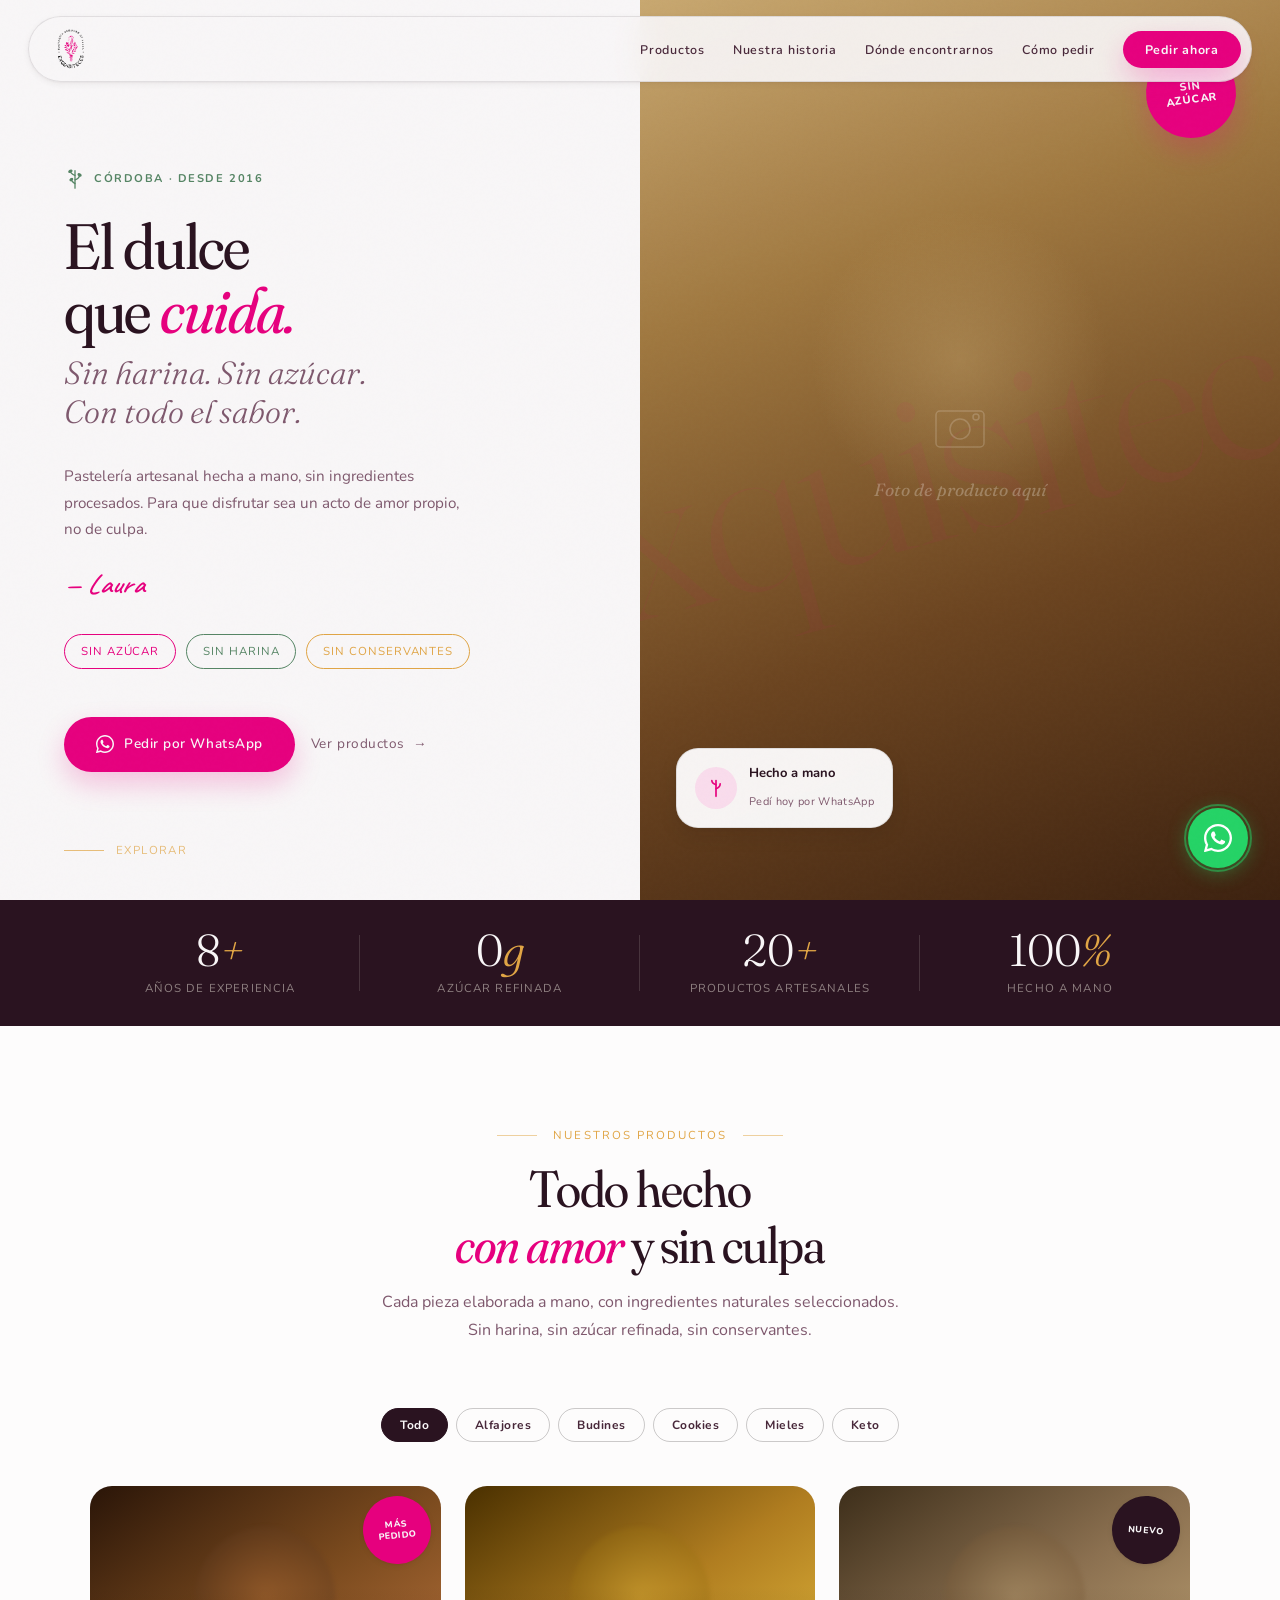
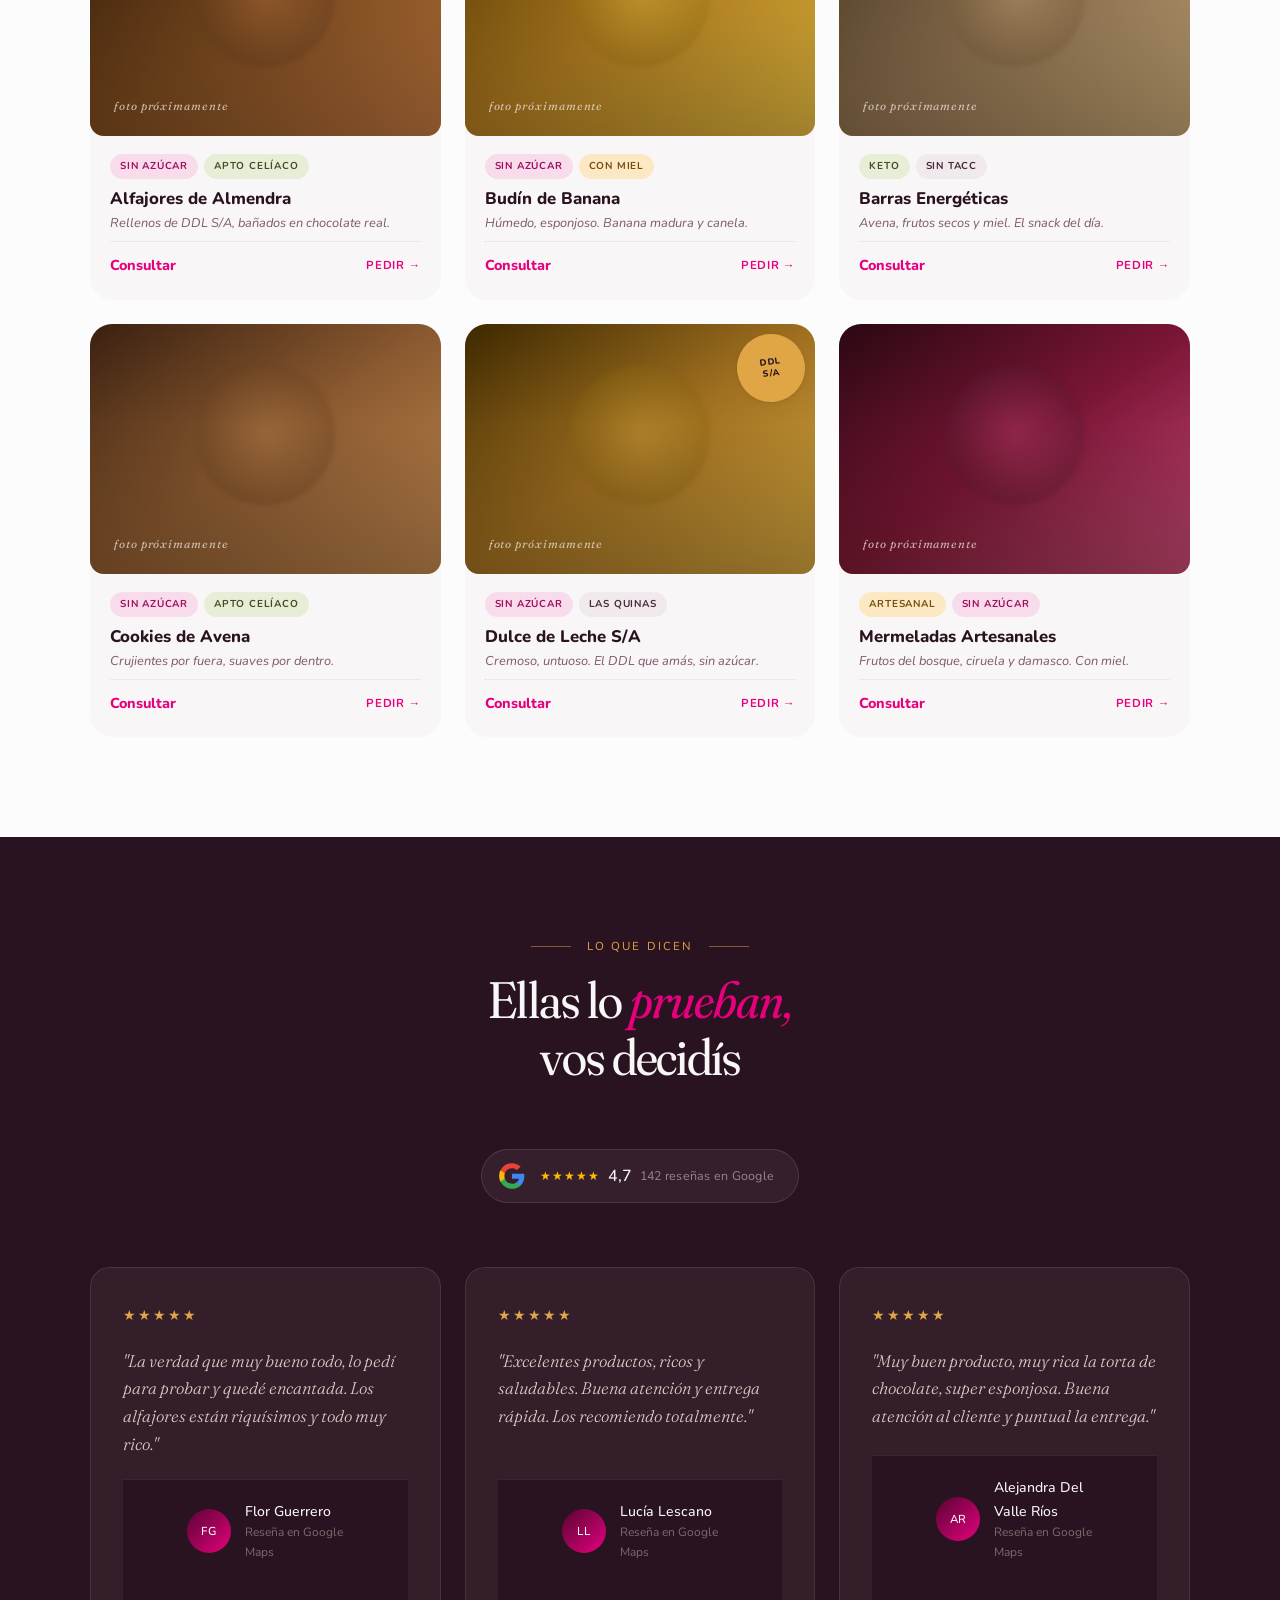
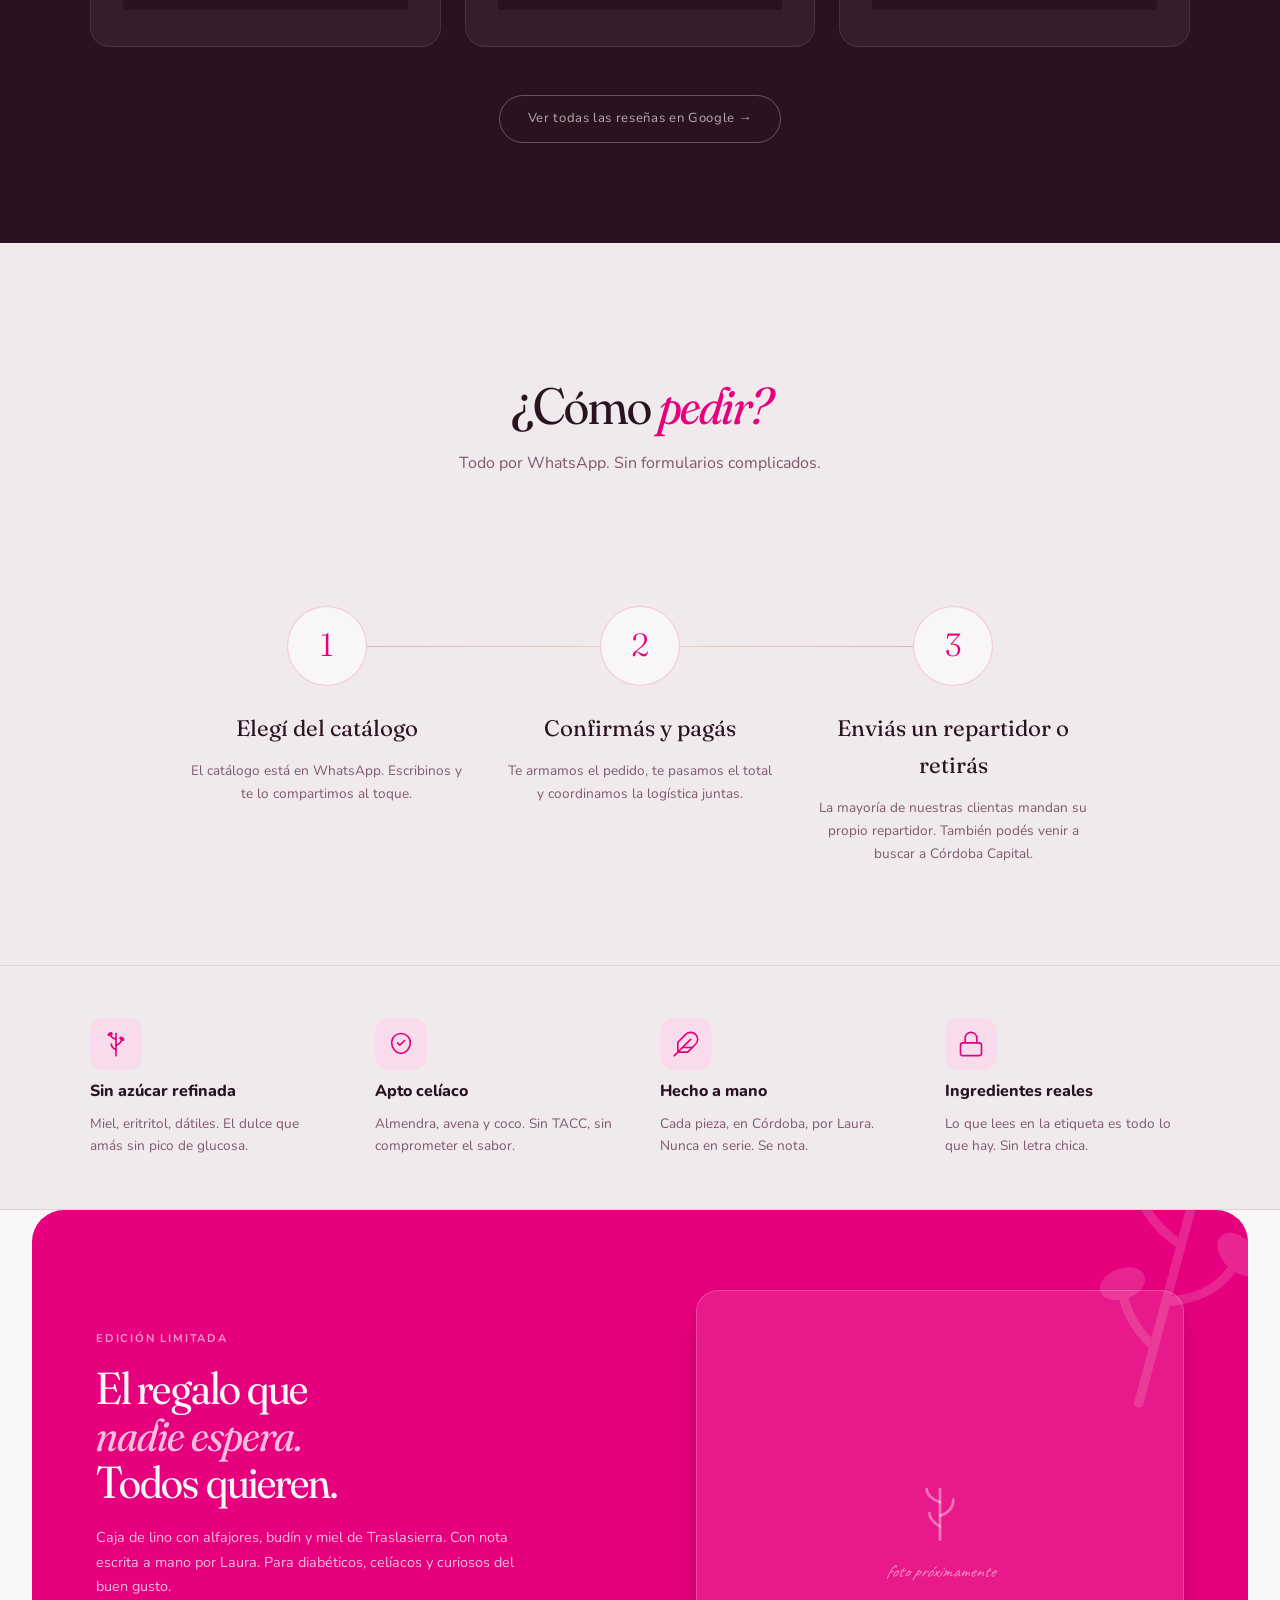
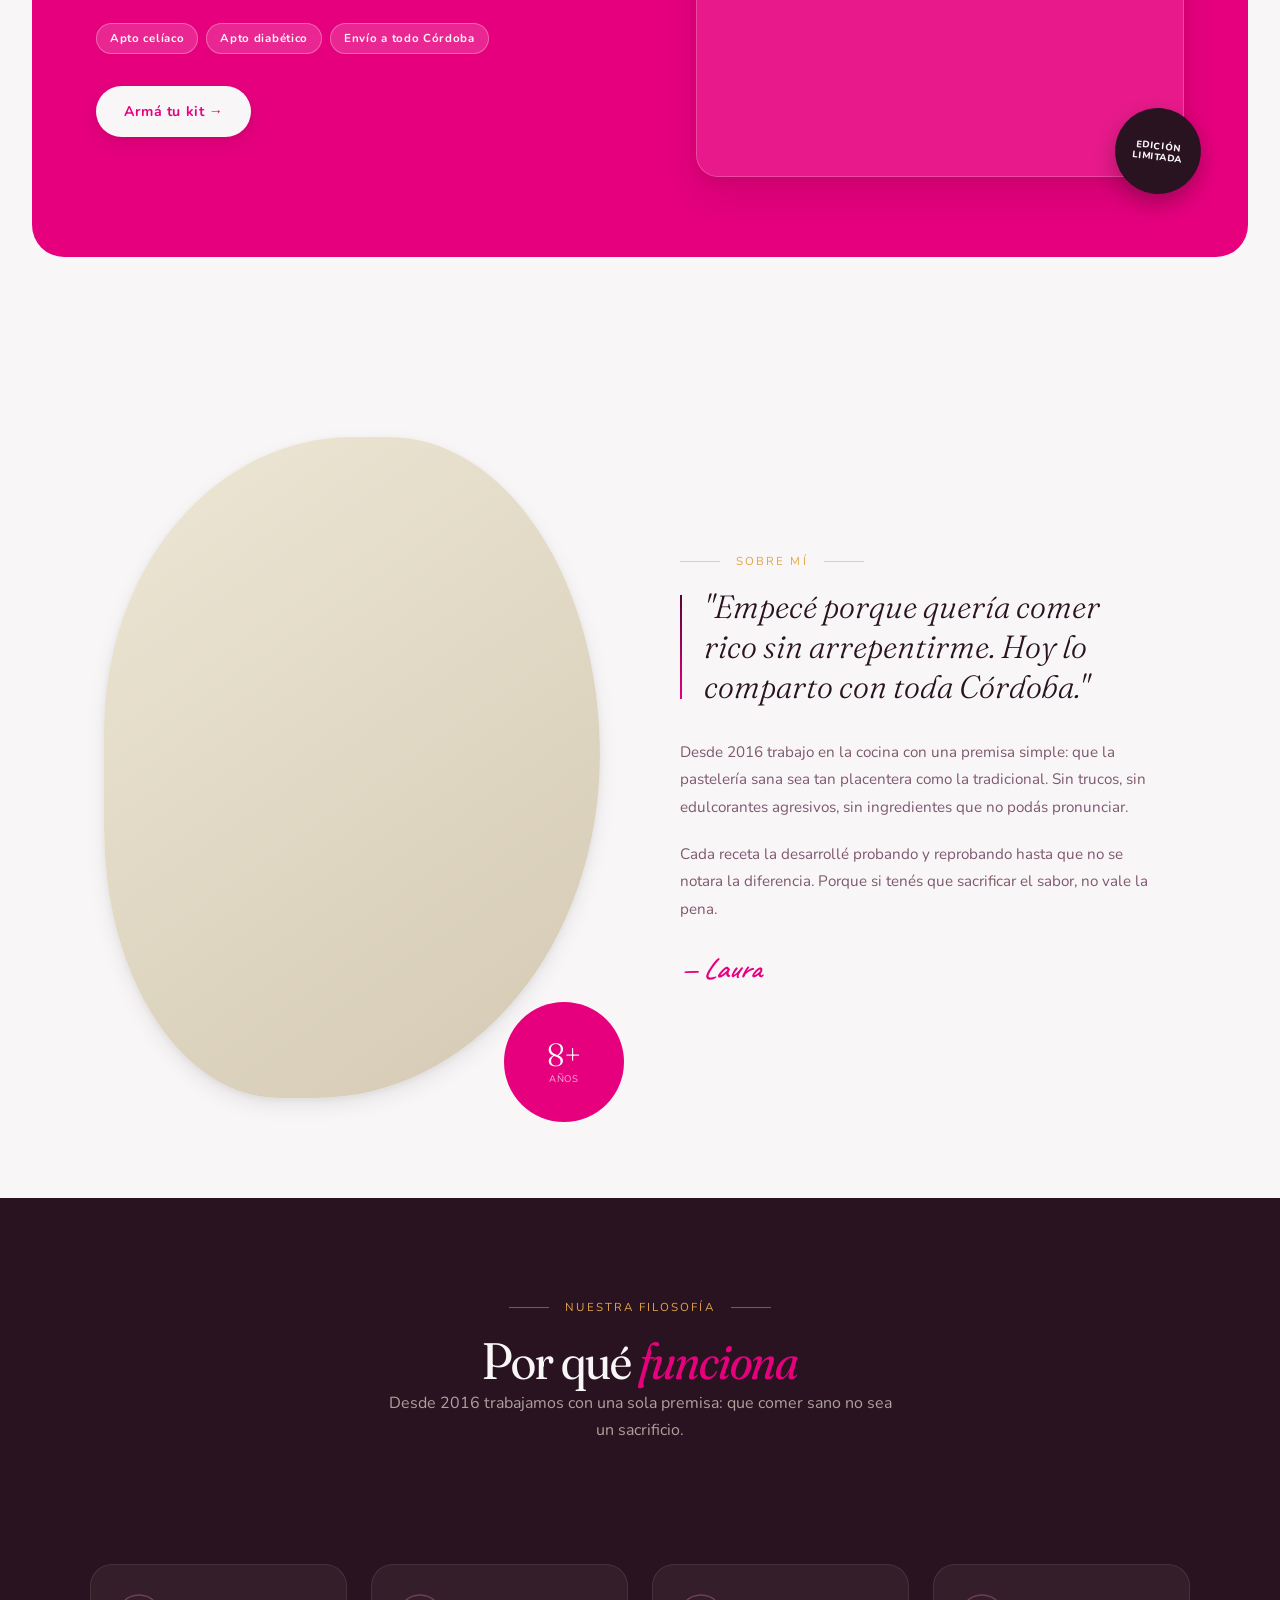
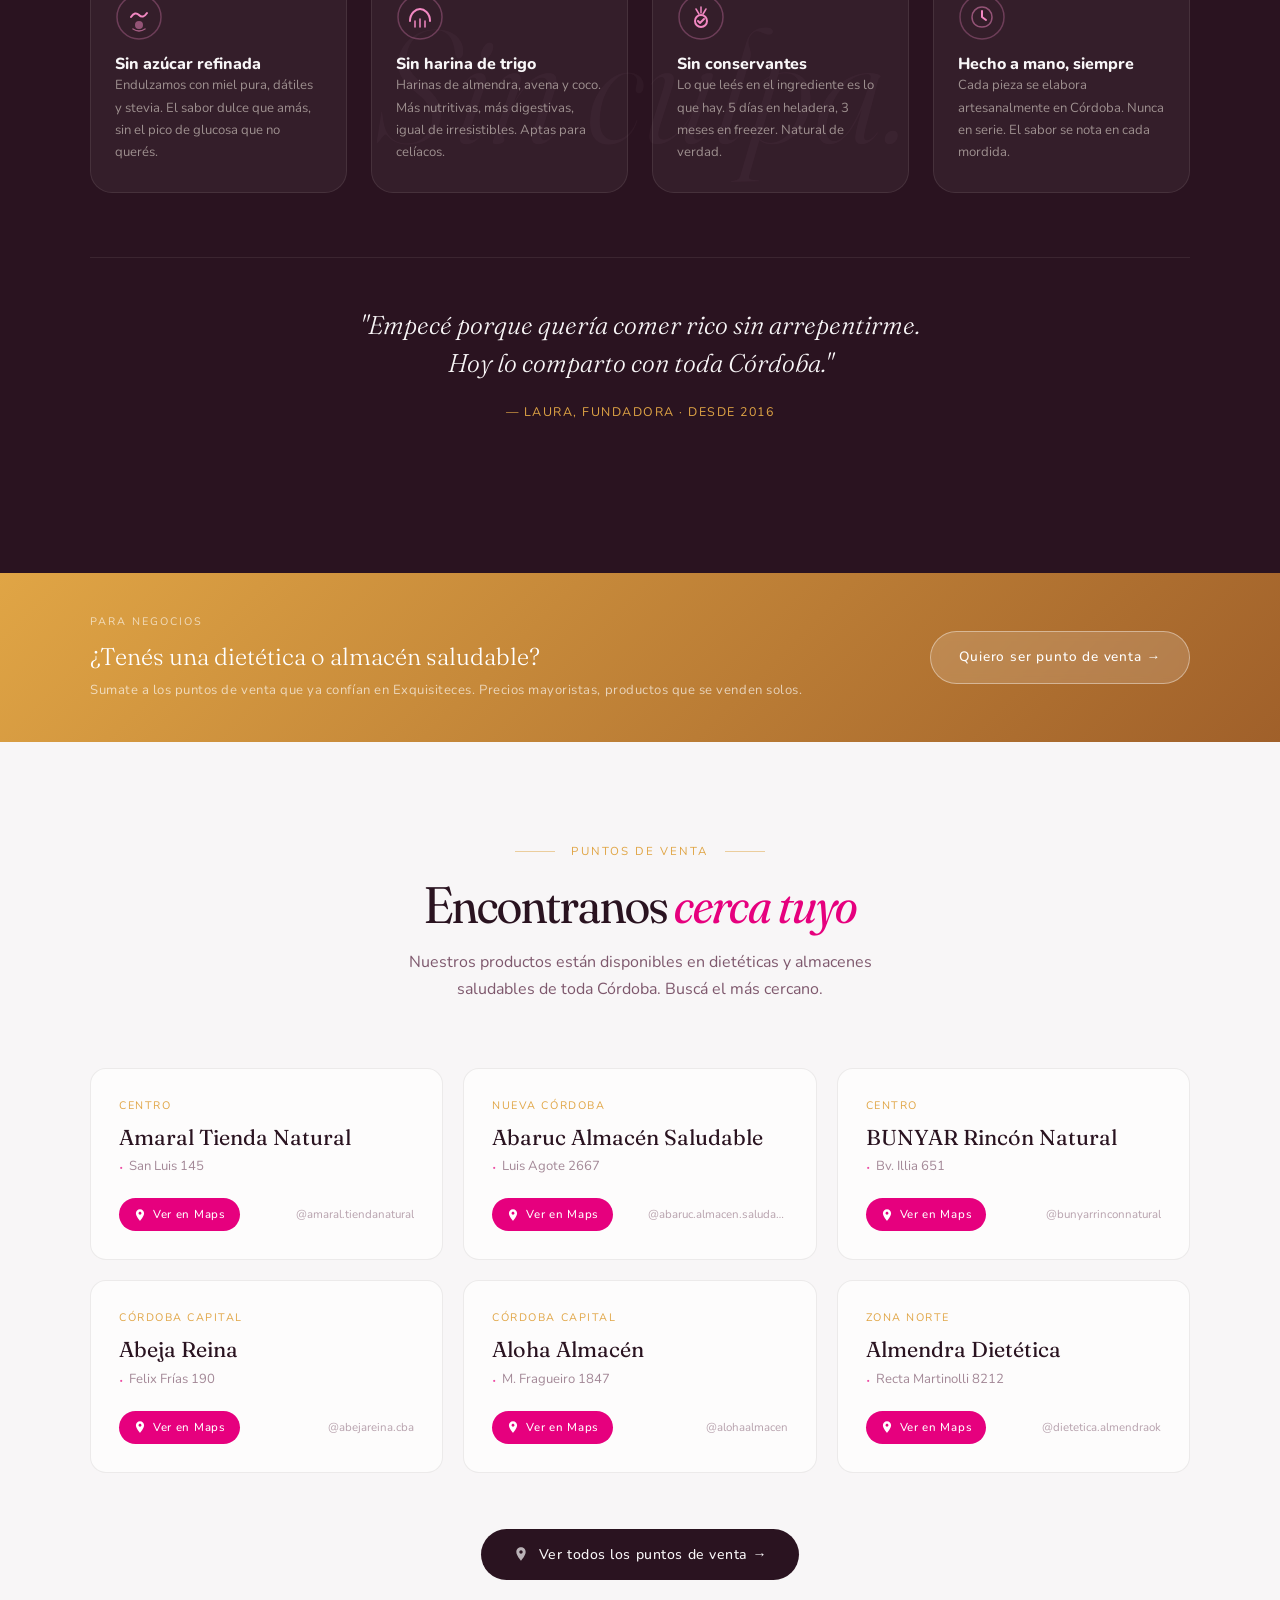
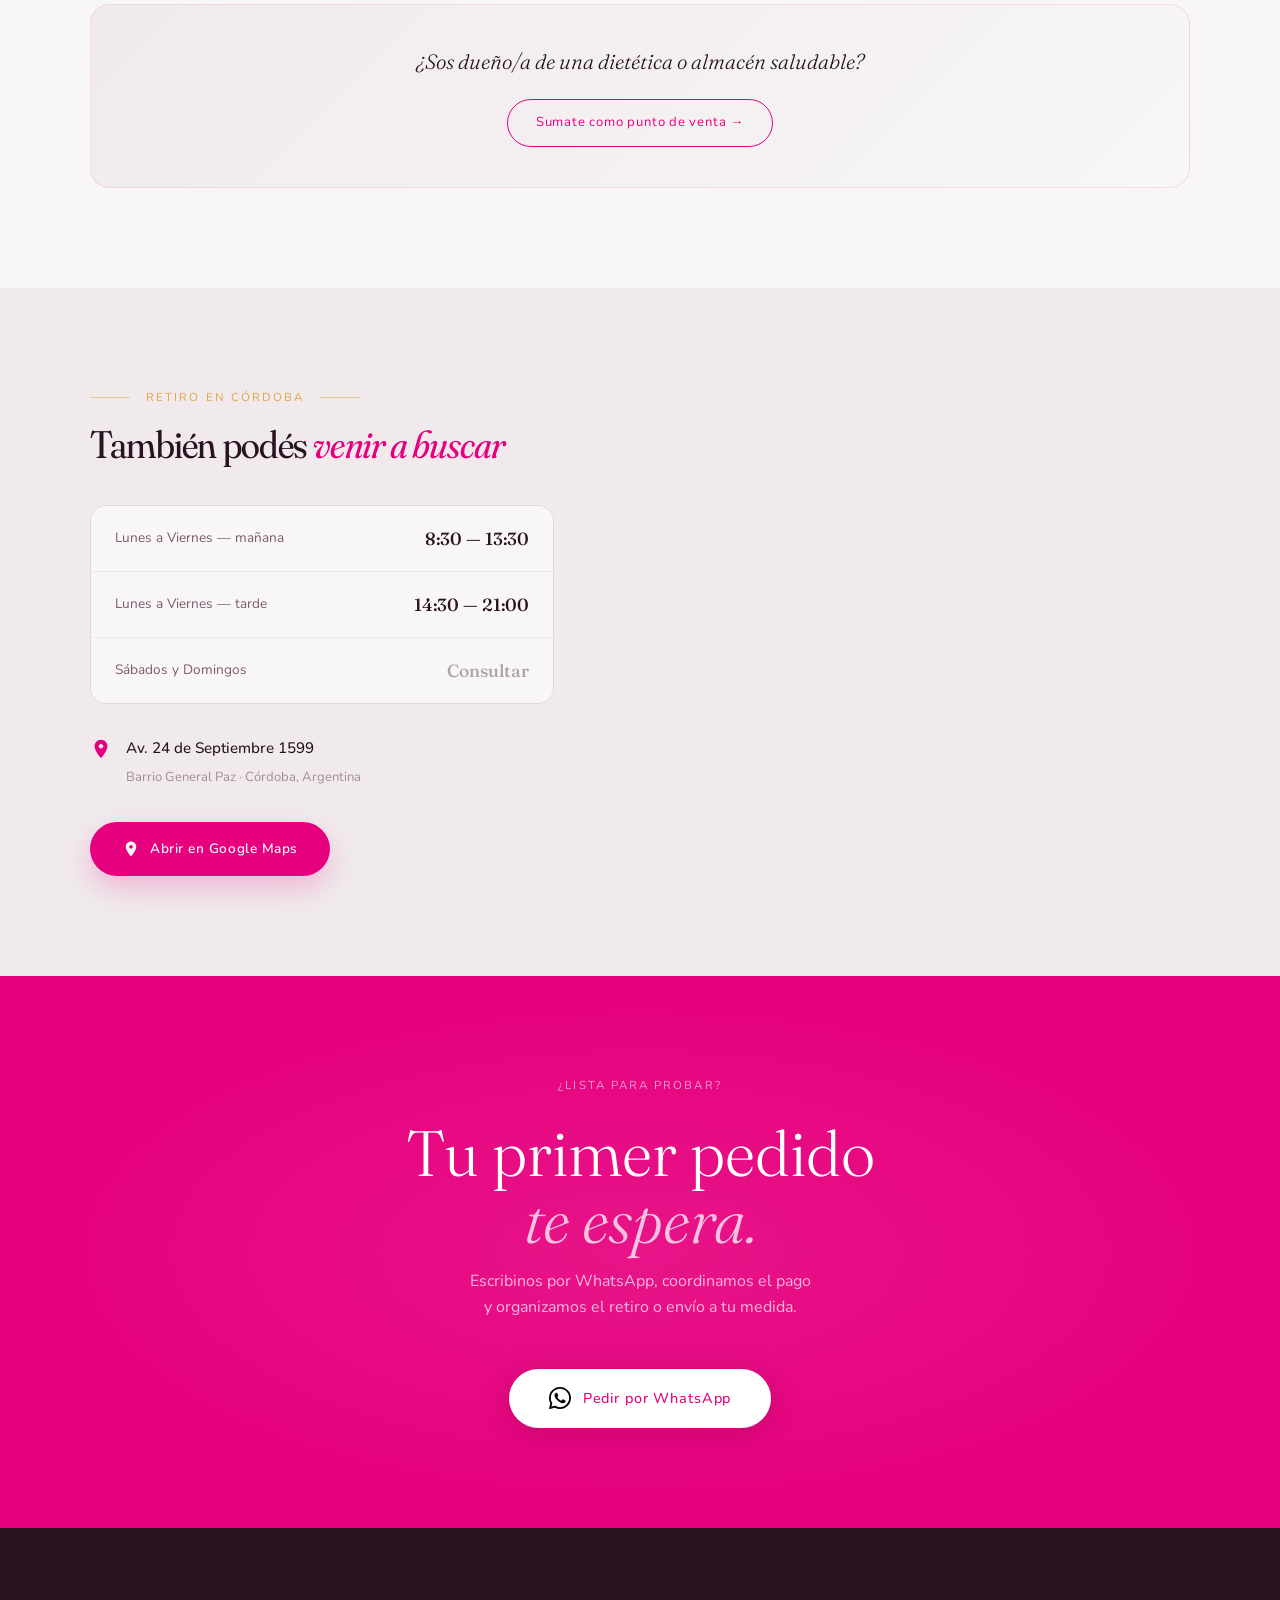
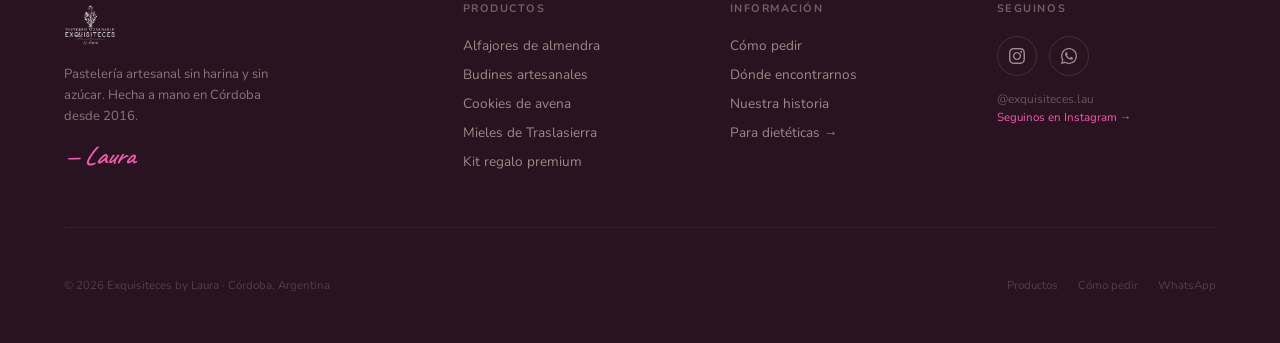
==== commit 9047c174: "Mobile-first: fix bug nav overlay, reorden conversión, CSS limpio Bugs corregidos: - footer <nav> → " ====
--- a/index.html
+++ b/index.html
@@ -2308,8 +2308,8 @@
     }
 
     @media (max-width: 768px) {
-      /* ── Mobile nav — pill compacta ── */
-      nav { left: 14px; right: 14px; top: 12px; padding: 8px 8px 8px 16px; }
+      /* ── Mobile nav — SOLO #nav, no afecta footer ── */
+      #nav { left: 14px; right: 14px; top: 12px; padding: 8px 8px 8px 16px; }
       .nav-toggle { display: flex; width: 40px; height: 40px; }
       .nav-links {
         display: none;
@@ -2329,83 +2329,95 @@
       .nav-links li:last-child a { border-bottom: none; }
       .nav-links .nav-cta { background: var(--fucsia) !important; color: var(--cream) !important; text-align: center; padding: 14px 24px !important; border-radius: var(--r-pill) !important; border-bottom: none !important; }
 
-      /* ── Mobile value-props ── */
-      .value-props { padding: 44px 20px; }
-      .value-props-inner { grid-template-columns: 1fr 1fr; gap: 24px; }
+      /* ── Mobile hero ── */
+      .hero-text { padding: 88px 20px 52px; }
+      .hero-badges { flex-wrap: wrap; gap: 8px; }
+      .hero-cta-group { flex-direction: column; gap: 12px; margin-top: 28px; }
+      .hero-cta-group a { width: 100%; justify-content: center; text-align: center; }
+
+      /* ── Mobile stats ── */
+      .stats-bar { grid-template-columns: repeat(2, 1fr); padding: 32px 20px; gap: 16px; }
+      .stat-item::after { display: none; }
+      .stat-number { font-size: clamp(2rem, 8vw, 2.5rem); }
+
+      /* ── Mobile productos ── */
+      .productos { padding: 64px 20px; }
+      .productos-grid { grid-template-columns: 1fr; gap: 16px; }
+      .catalog-filters { gap: 6px; overflow-x: auto; flex-wrap: nowrap; -webkit-overflow-scrolling: touch; padding-bottom: 6px; justify-content: flex-start; }
+      .catalog-filters::-webkit-scrollbar { display: none; }
+      .filter-btn { font-size: 0.72rem; padding: 7px 14px; white-space: nowrap; flex-shrink: 0; }
+
+      /* ── Mobile testimonios ── */
+      .testimonios { padding: 64px 20px; }
+      .testimonios-grid { grid-template-columns: 1fr; gap: 16px; }
+      .google-badge-link { flex-wrap: wrap; gap: 10px; padding: 12px 16px; }
+      .google-badge-info { flex-wrap: wrap; gap: 6px; }
+      .google-badge-count { flex-basis: 100%; text-align: center; }
+      .google-maps-cta { text-align: center; }
+
+      /* ── Mobile cómo pedir ── */
+      .como-pedir { padding: 64px 20px; }
+      .pasos-grid { grid-template-columns: 1fr; gap: 28px; }
+      .pasos-grid::before { display: none; }
+
+      /* ── Mobile value props ── */
+      .value-props { padding: 52px 20px; }
+      .value-props-inner { grid-template-columns: 1fr 1fr; gap: 20px; }
 
       /* ── Mobile kit ── */
-      .kit-feature { grid-template-columns: 1fr; margin: 0 16px 64px; padding: 52px 28px; gap: 36px; }
+      .kit-feature { grid-template-columns: 1fr; margin: 0 16px 48px; padding: 44px 24px; gap: 28px; border-radius: 24px; }
       .kit-visual { display: none; }
       .kit-title { font-size: clamp(1.8rem, 9vw, 2.6rem); }
 
+      /* ── Mobile sobre laura ── */
+      .sobre-laura { grid-template-columns: 1fr; padding: 64px 20px; gap: 36px; }
+      .laura-content { padding-right: 0; }
+      .laura-foto-wrap { max-width: 300px; margin: 0 auto; }
+
       /* ── Mobile filosofia ── */
-      .filosofia-pillars { grid-template-columns: 1fr 1fr; gap: 14px; }
-      .filosofia-pillar { padding: 20px 18px; }
-
-      /* ── Mobile footer ── */
-      footer { grid-template-columns: 1fr; gap: 28px; padding: 52px 24px 36px; }
-      .footer-col-brand { grid-column: auto; }
-      .footer-copy { flex-direction: column; align-items: flex-start; gap: 10px; }
-
-      /* ── Mobile productos ── */
-      .productos { padding: 72px 20px; }
-      .productos-grid { grid-template-columns: 1fr 1fr; gap: 14px; }
-      .catalog-filters { gap: 6px; }
-      .filter-btn { font-size: 0.7rem; padding: 7px 14px; }
-
-      /* ── Mobile sections ── */
-      .productos { padding: 72px 20px; }
-      .productos-grid { grid-template-columns: 1fr; gap: 16px; }
-
-      .filosofia { padding: 72px 20px; }
-      .filosofia-pillars { grid-template-columns: 1fr; gap: 16px; margin-top: 48px; }
+      .filosofia { padding: 64px 20px; }
+      .filosofia-pillars { grid-template-columns: 1fr; gap: 16px; margin-top: 40px; }
       .filosofia-pillar { padding: 24px 20px; gap: 16px; }
       .filosofia-pillar-icon { width: 40px; height: 40px; }
       .filosofia-quote { padding: 36px 0; }
       .filosofia-quote blockquote { font-size: 1.1rem; }
 
-      .testimonios { padding: 72px 20px; }
-      .testimonios-grid { grid-template-columns: 1fr; }
-      .google-badge-link { flex-wrap: wrap; gap: 10px; padding: 12px 16px; }
-      .google-badge-info { flex-wrap: wrap; gap: 6px; }
-      .google-badge-count { flex-basis: 100%; text-align: center; }
-
-      .como-pedir { padding: 72px 20px; }
-      .pasos-grid { grid-template-columns: 1fr; gap: 28px; }
-      .pasos-grid::before { display: none; }
-
-      .stats-bar { grid-template-columns: repeat(2, 1fr); padding: 36px 20px; gap: 20px; }
-      .stat-item::after { display: none; }
-      .stat-number { font-size: clamp(2rem, 8vw, 2.5rem); }
-
-      .cta-final { padding: 80px 20px; }
+      /* ── Mobile CTA final ── */
+      .cta-final { padding: 72px 20px; }
       .cta-final-title { font-size: clamp(2.4rem, 11vw, 3.8rem); }
 
-      footer { padding: 48px 20px; gap: 24px; }
-      .footer-links { flex-wrap: wrap; justify-content: center; gap: 16px; }
-
-      .dieteticas { padding: 72px 20px; }
+      /* ── Mobile footer ── */
+      footer { grid-template-columns: 1fr; gap: 24px; padding: 48px 20px 32px; }
+      .footer-col-brand { grid-column: auto; padding-bottom: 20px; border-bottom: 1px solid rgba(244,237,226,0.08); }
+      .footer-copy { flex-direction: column; align-items: center; gap: 10px; text-align: center; }
+      .footer-copy-links { justify-content: center; flex-wrap: wrap; }
+
+      /* ── Mobile B2B / ubicación ── */
+      .b2b-callout { padding: 40px 20px; }
+      .b2b-inner { flex-direction: column; align-items: flex-start; gap: 20px; }
+      .dieteticas { padding: 64px 20px; }
       .dieteticas-grid { grid-template-columns: 1fr; }
       .btn-ver-todos { font-size: 0.82rem; padding: 14px 24px; }
-
-      .ubicacion { padding: 72px 20px; }
-      .ubicacion-inner { grid-template-columns: 1fr; gap: 36px; }
-      .ubicacion-mapa { height: 280px; }
-    }
-
-    /* ── Extra small (iPhone SE, etc.) ── */
+      .ubicacion { padding: 64px 20px; }
+      .ubicacion-inner { grid-template-columns: 1fr; gap: 32px; }
+      .ubicacion-mapa { height: 260px; }
+
+      /* ── WhatsApp flotante ── */
+      .whatsapp-float { bottom: 20px; right: 16px; }
+      .whatsapp-float a { width: 52px; height: 52px; }
+    }
+
+    /* ── Extra small (iPhone SE 375px) ── */
     @media (max-width: 390px) {
-      .hero-text { padding: 110px 18px 64px; }
+      .hero-text { padding: 84px 16px 44px; }
       .hero-cta-group { flex-direction: column; gap: 12px; }
       .hero-cta-group a { width: 100%; justify-content: center; }
+      .value-props-inner { grid-template-columns: 1fr; }
       .paso-numero { width: 52px; height: 52px; font-size: 1.2rem; }
       .testimonio-card { padding: 28px 20px; }
       .dietetica-card { padding: 22px 18px; }
       .google-badge-link { flex-direction: column; gap: 8px; text-align: center; border-radius: 20px; }
       .btn-ver-todos { width: 100%; justify-content: center; }
-      .productos-grid { grid-template-columns: 1fr; }
-      .value-props-inner { grid-template-columns: 1fr; }
-      .filosofia-pillars { grid-template-columns: 1fr; }
     }
   </style>
 </head>
@@ -2537,62 +2549,6 @@
     </div>
   </div>
 
-  <!-- VALUE PROPS -->
-  <section class="value-props">
-    <div class="value-props-inner">
-
-      <div class="vp-item reveal">
-        <div class="vp-icon" aria-hidden="true">
-          <svg width="28" height="28" viewBox="0 0 24 24" fill="none" stroke="currentColor" stroke-width="1.4" stroke-linecap="round">
-            <path d="M12 22C12 14 12 8 12 3"/>
-            <path d="M12 8C9 7 7 5 7 3"/>
-            <path d="M12 13C15 12 17 10 17 7"/>
-            <path d="M12 17C10 16 8 14 8 12"/>
-            <ellipse cx="7" cy="3.5" rx="1.7" ry="0.9" fill="currentColor" transform="rotate(-25 7 3.5)"/>
-            <ellipse cx="17" cy="7.5" rx="1.7" ry="0.9" fill="currentColor" transform="rotate(30 17 7.5)"/>
-          </svg>
-        </div>
-        <h3 class="vp-title">Sin azúcar refinada</h3>
-        <p class="vp-text">Miel, eritritol, dátiles. El dulce que amás sin pico de glucosa.</p>
-      </div>
-
-      <div class="vp-item reveal reveal-delay-1">
-        <div class="vp-icon" aria-hidden="true">
-          <svg width="28" height="28" viewBox="0 0 24 24" fill="none" stroke="currentColor" stroke-width="1.4" stroke-linecap="round">
-            <path d="M12 3C8 3 4 6 4 11C4 16 8 20 12 20C16 20 20 16 20 11C20 6 16 3 12 3Z"/>
-            <path d="M9 11L11 13L15 9"/>
-          </svg>
-        </div>
-        <h3 class="vp-title">Apto celíaco</h3>
-        <p class="vp-text">Almendra, avena y coco. Sin TACC, sin comprometer el sabor.</p>
-      </div>
-
-      <div class="vp-item reveal reveal-delay-2">
-        <div class="vp-icon" aria-hidden="true">
-          <svg width="28" height="28" viewBox="0 0 24 24" fill="none" stroke="currentColor" stroke-width="1.4" stroke-linecap="round">
-            <path d="M20.24 12.24a6 6 0 0 0-8.49-8.49L5 10.5V19h8.5z"/>
-            <line x1="16" y1="8" x2="2" y2="22"/>
-            <line x1="17.5" y1="15" x2="9" y2="15"/>
-          </svg>
-        </div>
-        <h3 class="vp-title">Hecho a mano</h3>
-        <p class="vp-text">Cada pieza, en Córdoba, por Laura. Nunca en serie. Se nota.</p>
-      </div>
-
-      <div class="vp-item reveal reveal-delay-3">
-        <div class="vp-icon" aria-hidden="true">
-          <svg width="28" height="28" viewBox="0 0 24 24" fill="none" stroke="currentColor" stroke-width="1.4" stroke-linecap="round">
-            <rect x="3" y="11" width="18" height="11" rx="2"/>
-            <path d="M7 11V7a5 5 0 0 1 10 0v4"/>
-          </svg>
-        </div>
-        <h3 class="vp-title">Ingredientes reales</h3>
-        <p class="vp-text">Lo que lees en la etiqueta es todo lo que hay. Sin letra chica.</p>
-      </div>
-
-    </div>
-  </section>
-
   <!-- PRODUCTOS -->
   <section class="productos" id="productos">
     <div class="section-header">
@@ -2725,6 +2681,163 @@
           </div>
         </div>
       </article>
+
+    </div>
+  </section>
+
+  <!-- TESTIMONIOS -->
+  <section class="testimonios" aria-labelledby="testimonios-title">
+    <div class="testimonios-inner">
+      <div class="section-header">
+        <p class="section-eyebrow reveal">Lo que dicen</p>
+        <h2 id="testimonios-title" class="section-title reveal reveal-delay-1">Ellas lo <em>prueban,</em><br>vos decidís</h2>
+      </div>
+      <!-- Google rating badge -->
+      <div class="google-badge reveal reveal-delay-1">
+        <a href="https://www.google.com/maps/place/Exquisiteces+Lau/@-31.4126491,-64.1625322,17z" target="_blank" rel="noopener" class="google-badge-link" aria-label="Ver opiniones en Google Maps">
+          <svg class="google-badge-icon" viewBox="0 0 24 24" aria-hidden="true">
+            <path fill="#4285F4" d="M22.56 12.25c0-.78-.07-1.53-.2-2.25H12v4.26h5.92c-.26 1.37-1.04 2.53-2.21 3.31v2.77h3.57c2.08-1.92 3.28-4.74 3.28-8.09z"/>
+            <path fill="#34A853" d="M12 23c2.97 0 5.46-.98 7.28-2.66l-3.57-2.77c-.98.66-2.23 1.06-3.71 1.06-2.86 0-5.29-1.93-6.16-4.53H2.18v2.84C3.99 20.53 7.7 23 12 23z"/>
+            <path fill="#FBBC05" d="M5.84 14.09c-.22-.66-.35-1.36-.35-2.09s.13-1.43.35-2.09V7.07H2.18C1.43 8.55 1 10.22 1 12s.43 3.45 1.18 4.93l2.85-2.22.81-.62z"/>
+            <path fill="#EA4335" d="M12 5.38c1.62 0 3.06.56 4.21 1.64l3.15-3.15C17.45 2.09 14.97 1 12 1 7.7 1 3.99 3.47 2.18 7.07l3.66 2.84c.87-2.6 3.3-4.53 6.16-4.53z"/>
+          </svg>
+          <div class="google-badge-info">
+            <span class="google-badge-stars" aria-label="4.7 de 5 estrellas">★★★★★</span>
+            <span class="google-badge-score">4,7</span>
+            <span class="google-badge-count">142 reseñas en Google</span>
+          </div>
+        </a>
+      </div>
+
+      <div class="testimonios-grid">
+
+        <blockquote class="testimonio-card reveal">
+          <div class="testimonio-stars" aria-label="5 estrellas">★★★★★</div>
+          <p class="testimonio-texto">"La verdad que muy bueno todo, lo pedí para probar y quedé encantada. Los alfajores están riquísimos y todo muy rico."</p>
+          <footer class="testimonio-autor">
+            <div class="testimonio-avatar" aria-hidden="true">FG</div>
+            <div>
+              <strong>Flor Guerrero</strong>
+              <span>Reseña en Google Maps</span>
+            </div>
+          </footer>
+        </blockquote>
+
+        <blockquote class="testimonio-card reveal reveal-delay-1">
+          <div class="testimonio-stars" aria-label="5 estrellas">★★★★★</div>
+          <p class="testimonio-texto">"Excelentes productos, ricos y saludables. Buena atención y entrega rápida. Los recomiendo totalmente."</p>
+          <footer class="testimonio-autor">
+            <div class="testimonio-avatar" aria-hidden="true">LL</div>
+            <div>
+              <strong>Lucía Lescano</strong>
+              <span>Reseña en Google Maps</span>
+            </div>
+          </footer>
+        </blockquote>
+
+        <blockquote class="testimonio-card reveal reveal-delay-2">
+          <div class="testimonio-stars" aria-label="5 estrellas">★★★★★</div>
+          <p class="testimonio-texto">"Muy buen producto, muy rica la torta de chocolate, super esponjosa. Buena atención al cliente y puntual la entrega."</p>
+          <footer class="testimonio-autor">
+            <div class="testimonio-avatar" aria-hidden="true">AR</div>
+            <div>
+              <strong>Alejandra Del Valle Ríos</strong>
+              <span>Reseña en Google Maps</span>
+            </div>
+          </footer>
+        </blockquote>
+
+      </div>
+
+      <div class="google-maps-cta reveal">
+        <a href="https://www.google.com/maps/place/Exquisiteces+Lau/@-31.4126491,-64.1625322,17z" target="_blank" rel="noopener" class="btn-outline-cream">
+          Ver todas las reseñas en Google →
+        </a>
+      </div>
+    </div>
+  </section>
+
+  <!-- CÓMO PEDIR -->
+  <section class="como-pedir" id="como-pedir">
+    <div class="section-header">
+      <p class="section-eyebrow reveal">Simple y rápido</p>
+      <h2 class="section-title reveal reveal-delay-1">¿Cómo <em>pedir?</em></h2>
+      <p class="section-subtitle reveal reveal-delay-2">
+        Todo por WhatsApp. Sin formularios complicados.
+      </p>
+    </div>
+
+    <div class="pasos-grid">
+      <div class="paso reveal">
+        <div class="paso-numero">1</div>
+        <h3 class="paso-titulo">Elegí del catálogo</h3>
+        <p class="paso-texto">El catálogo está en WhatsApp. Escribinos y te lo compartimos al toque.</p>
+      </div>
+      <div class="paso reveal reveal-delay-2">
+        <div class="paso-numero">2</div>
+        <h3 class="paso-titulo">Confirmás y pagás</h3>
+        <p class="paso-texto">Te armamos el pedido, te pasamos el total y coordinamos la logística juntas.</p>
+      </div>
+      <div class="paso reveal reveal-delay-4">
+        <div class="paso-numero">3</div>
+        <h3 class="paso-titulo">Enviás un repartidor o retirás</h3>
+        <p class="paso-texto">La mayoría de nuestras clientas mandan su propio repartidor. También podés venir a buscar a Córdoba Capital.</p>
+      </div>
+    </div>
+  </section>
+
+  <!-- VALUE PROPS -->
+  <section class="value-props">
+    <div class="value-props-inner">
+
+      <div class="vp-item reveal">
+        <div class="vp-icon" aria-hidden="true">
+          <svg width="28" height="28" viewBox="0 0 24 24" fill="none" stroke="currentColor" stroke-width="1.4" stroke-linecap="round">
+            <path d="M12 22C12 14 12 8 12 3"/>
+            <path d="M12 8C9 7 7 5 7 3"/>
+            <path d="M12 13C15 12 17 10 17 7"/>
+            <path d="M12 17C10 16 8 14 8 12"/>
+            <ellipse cx="7" cy="3.5" rx="1.7" ry="0.9" fill="currentColor" transform="rotate(-25 7 3.5)"/>
+            <ellipse cx="17" cy="7.5" rx="1.7" ry="0.9" fill="currentColor" transform="rotate(30 17 7.5)"/>
+          </svg>
+        </div>
+        <h3 class="vp-title">Sin azúcar refinada</h3>
+        <p class="vp-text">Miel, eritritol, dátiles. El dulce que amás sin pico de glucosa.</p>
+      </div>
+
+      <div class="vp-item reveal reveal-delay-1">
+        <div class="vp-icon" aria-hidden="true">
+          <svg width="28" height="28" viewBox="0 0 24 24" fill="none" stroke="currentColor" stroke-width="1.4" stroke-linecap="round">
+            <path d="M12 3C8 3 4 6 4 11C4 16 8 20 12 20C16 20 20 16 20 11C20 6 16 3 12 3Z"/>
+            <path d="M9 11L11 13L15 9"/>
+          </svg>
+        </div>
+        <h3 class="vp-title">Apto celíaco</h3>
+        <p class="vp-text">Almendra, avena y coco. Sin TACC, sin comprometer el sabor.</p>
+      </div>
+
+      <div class="vp-item reveal reveal-delay-2">
+        <div class="vp-icon" aria-hidden="true">
+          <svg width="28" height="28" viewBox="0 0 24 24" fill="none" stroke="currentColor" stroke-width="1.4" stroke-linecap="round">
+            <path d="M20.24 12.24a6 6 0 0 0-8.49-8.49L5 10.5V19h8.5z"/>
+            <line x1="16" y1="8" x2="2" y2="22"/>
+            <line x1="17.5" y1="15" x2="9" y2="15"/>
+          </svg>
+        </div>
+        <h3 class="vp-title">Hecho a mano</h3>
+        <p class="vp-text">Cada pieza, en Córdoba, por Laura. Nunca en serie. Se nota.</p>
+      </div>
+
+      <div class="vp-item reveal reveal-delay-3">
+        <div class="vp-icon" aria-hidden="true">
+          <svg width="28" height="28" viewBox="0 0 24 24" fill="none" stroke="currentColor" stroke-width="1.4" stroke-linecap="round">
+            <rect x="3" y="11" width="18" height="11" rx="2"/>
+            <path d="M7 11V7a5 5 0 0 1 10 0v4"/>
+          </svg>
+        </div>
+        <h3 class="vp-title">Ingredientes reales</h3>
+        <p class="vp-text">Lo que lees en la etiqueta es todo lo que hay. Sin letra chica.</p>
+      </div>
 
     </div>
   </section>
@@ -2769,87 +2882,6 @@
           <div class="kit-stamp">EDICIÓN<br>LIMITADA</div>
         </div>
       </div>
-    </div>
-  </section>
-
-  <!-- FILOSOFÍA -->
-  <section class="filosofia" id="filosofia">
-    <div class="filosofia-inner">
-      <div class="filosofia-header section-header">
-        <p class="section-eyebrow reveal">Nuestra filosofía</p>
-        <h2 class="section-title reveal reveal-delay-1">Por qué <em>funciona</em></h2>
-        <p class="section-subtitle reveal reveal-delay-2" style="color:rgba(244,237,226,0.65); max-width:520px; margin:0 auto;">
-          Desde 2016 trabajamos con una sola premisa: que comer sano no sea un sacrificio.
-        </p>
-      </div>
-
-      <div class="filosofia-pillars">
-
-        <div class="filosofia-pillar reveal">
-          <div class="filosofia-pillar-icon" aria-hidden="true">
-            <svg viewBox="0 0 48 48" fill="none">
-              <circle cx="24" cy="24" r="22" stroke="currentColor" stroke-width="1.5" opacity="0.3"/>
-              <path d="M16 24 Q20 18 24 22 Q28 26 32 20" stroke="currentColor" stroke-width="2" stroke-linecap="round" fill="none"/>
-              <circle cx="24" cy="32" r="4" fill="currentColor" opacity="0.5"/>
-              <path d="M18 36 Q24 40 30 36" stroke="currentColor" stroke-width="1.5" stroke-linecap="round" fill="none" opacity="0.6"/>
-            </svg>
-          </div>
-          <div class="filosofia-pillar-body">
-            <h3 class="filosofia-pillar-titulo">Sin azúcar refinada</h3>
-            <p class="filosofia-pillar-texto">Endulzamos con miel pura, dátiles y stevia. El sabor dulce que amás, sin el pico de glucosa que no querés.</p>
-          </div>
-        </div>
-
-        <div class="filosofia-pillar reveal reveal-delay-1">
-          <div class="filosofia-pillar-icon" aria-hidden="true">
-            <svg viewBox="0 0 48 48" fill="none">
-              <circle cx="24" cy="24" r="22" stroke="currentColor" stroke-width="1.5" opacity="0.3"/>
-              <path d="M14 28 C14 20 20 16 24 16 C28 16 34 20 34 28" stroke="currentColor" stroke-width="2" stroke-linecap="round" fill="none"/>
-              <path d="M19 28 L19 34 M24 26 L24 34 M29 28 L29 34" stroke="currentColor" stroke-width="1.5" stroke-linecap="round"/>
-            </svg>
-          </div>
-          <div class="filosofia-pillar-body">
-            <h3 class="filosofia-pillar-titulo">Sin harina de trigo</h3>
-            <p class="filosofia-pillar-texto">Harinas de almendra, avena y coco. Más nutritivas, más digestivas, igual de irresistibles. Aptas para celíacos.</p>
-          </div>
-        </div>
-
-        <div class="filosofia-pillar reveal reveal-delay-2">
-          <div class="filosofia-pillar-icon" aria-hidden="true">
-            <svg viewBox="0 0 48 48" fill="none">
-              <circle cx="24" cy="24" r="22" stroke="currentColor" stroke-width="1.5" opacity="0.3"/>
-              <path d="M24 14 L24 20 M19 16 L22 21 M29 16 L26 21" stroke="currentColor" stroke-width="1.5" stroke-linecap="round"/>
-              <circle cx="24" cy="28" r="6" stroke="currentColor" stroke-width="2" fill="none"/>
-              <path d="M21 28 L23 30 L27 26" stroke="currentColor" stroke-width="2" stroke-linecap="round" stroke-linejoin="round"/>
-            </svg>
-          </div>
-          <div class="filosofia-pillar-body">
-            <h3 class="filosofia-pillar-titulo">Sin conservantes</h3>
-            <p class="filosofia-pillar-texto">Lo que leés en el ingrediente es lo que hay. 5 días en heladera, 3 meses en freezer. Natural de verdad.</p>
-          </div>
-        </div>
-
-        <div class="filosofia-pillar reveal reveal-delay-3">
-          <div class="filosofia-pillar-icon" aria-hidden="true">
-            <svg viewBox="0 0 48 48" fill="none">
-              <circle cx="24" cy="24" r="22" stroke="currentColor" stroke-width="1.5" opacity="0.3"/>
-              <path d="M24 14 C18 14 14 19 14 24 C14 30 18 34 24 34 C30 34 34 30 34 24 C34 19 30 14 24 14Z" stroke="currentColor" stroke-width="1.5" fill="none" opacity="0.5"/>
-              <path d="M24 18 L24 24 L28 27" stroke="currentColor" stroke-width="2" stroke-linecap="round" stroke-linejoin="round"/>
-            </svg>
-          </div>
-          <div class="filosofia-pillar-body">
-            <h3 class="filosofia-pillar-titulo">Hecho a mano, siempre</h3>
-            <p class="filosofia-pillar-texto">Cada pieza se elabora artesanalmente en Córdoba. Nunca en serie. El sabor se nota en cada mordida.</p>
-          </div>
-        </div>
-
-      </div>
-
-      <div class="filosofia-quote reveal">
-        <blockquote>"Empecé porque quería comer rico sin arrepentirme.<br>Hoy lo comparto con toda Córdoba."</blockquote>
-        <cite>— Laura, fundadora · desde 2016</cite>
-      </div>
-
     </div>
   </section>
 
@@ -2888,104 +2920,84 @@
     </div>
   </section>
 
-  <!-- TESTIMONIOS -->
-  <section class="testimonios" aria-labelledby="testimonios-title">
-    <div class="testimonios-inner">
-      <div class="section-header">
-        <p class="section-eyebrow reveal">Lo que dicen</p>
-        <h2 id="testimonios-title" class="section-title reveal reveal-delay-1">Ellas lo <em>prueban,</em><br>vos decidís</h2>
-      </div>
-      <!-- Google rating badge -->
-      <div class="google-badge reveal reveal-delay-1">
-        <a href="https://www.google.com/maps/place/Exquisiteces+Lau/@-31.4126491,-64.1625322,17z" target="_blank" rel="noopener" class="google-badge-link" aria-label="Ver opiniones en Google Maps">
-          <svg class="google-badge-icon" viewBox="0 0 24 24" aria-hidden="true">
-            <path fill="#4285F4" d="M22.56 12.25c0-.78-.07-1.53-.2-2.25H12v4.26h5.92c-.26 1.37-1.04 2.53-2.21 3.31v2.77h3.57c2.08-1.92 3.28-4.74 3.28-8.09z"/>
-            <path fill="#34A853" d="M12 23c2.97 0 5.46-.98 7.28-2.66l-3.57-2.77c-.98.66-2.23 1.06-3.71 1.06-2.86 0-5.29-1.93-6.16-4.53H2.18v2.84C3.99 20.53 7.7 23 12 23z"/>
-            <path fill="#FBBC05" d="M5.84 14.09c-.22-.66-.35-1.36-.35-2.09s.13-1.43.35-2.09V7.07H2.18C1.43 8.55 1 10.22 1 12s.43 3.45 1.18 4.93l2.85-2.22.81-.62z"/>
-            <path fill="#EA4335" d="M12 5.38c1.62 0 3.06.56 4.21 1.64l3.15-3.15C17.45 2.09 14.97 1 12 1 7.7 1 3.99 3.47 2.18 7.07l3.66 2.84c.87-2.6 3.3-4.53 6.16-4.53z"/>
-          </svg>
-          <div class="google-badge-info">
-            <span class="google-badge-stars" aria-label="4.7 de 5 estrellas">★★★★★</span>
-            <span class="google-badge-score">4,7</span>
-            <span class="google-badge-count">142 reseñas en Google</span>
+  <!-- FILOSOFÍA -->
+  <section class="filosofia" id="filosofia">
+    <div class="filosofia-inner">
+      <div class="filosofia-header section-header">
+        <p class="section-eyebrow reveal">Nuestra filosofía</p>
+        <h2 class="section-title reveal reveal-delay-1">Por qué <em>funciona</em></h2>
+        <p class="section-subtitle reveal reveal-delay-2" style="color:rgba(244,237,226,0.65); max-width:520px; margin:0 auto;">
+          Desde 2016 trabajamos con una sola premisa: que comer sano no sea un sacrificio.
+        </p>
+      </div>
+
+      <div class="filosofia-pillars">
+
+        <div class="filosofia-pillar reveal">
+          <div class="filosofia-pillar-icon" aria-hidden="true">
+            <svg viewBox="0 0 48 48" fill="none">
+              <circle cx="24" cy="24" r="22" stroke="currentColor" stroke-width="1.5" opacity="0.3"/>
+              <path d="M16 24 Q20 18 24 22 Q28 26 32 20" stroke="currentColor" stroke-width="2" stroke-linecap="round" fill="none"/>
+              <circle cx="24" cy="32" r="4" fill="currentColor" opacity="0.5"/>
+              <path d="M18 36 Q24 40 30 36" stroke="currentColor" stroke-width="1.5" stroke-linecap="round" fill="none" opacity="0.6"/>
+            </svg>
           </div>
-        </a>
-      </div>
-
-      <div class="testimonios-grid">
-
-        <blockquote class="testimonio-card reveal">
-          <div class="testimonio-stars" aria-label="5 estrellas">★★★★★</div>
-          <p class="testimonio-texto">"La verdad que muy bueno todo, lo pedí para probar y quedé encantada. Los alfajores están riquísimos y todo muy rico."</p>
-          <footer class="testimonio-autor">
-            <div class="testimonio-avatar" aria-hidden="true">FG</div>
-            <div>
-              <strong>Flor Guerrero</strong>
-              <span>Reseña en Google Maps</span>
-            </div>
-          </footer>
-        </blockquote>
-
-        <blockquote class="testimonio-card reveal reveal-delay-1">
-          <div class="testimonio-stars" aria-label="5 estrellas">★★★★★</div>
-          <p class="testimonio-texto">"Excelentes productos, ricos y saludables. Buena atención y entrega rápida. Los recomiendo totalmente."</p>
-          <footer class="testimonio-autor">
-            <div class="testimonio-avatar" aria-hidden="true">LL</div>
-            <div>
-              <strong>Lucía Lescano</strong>
-              <span>Reseña en Google Maps</span>
-            </div>
-          </footer>
-        </blockquote>
-
-        <blockquote class="testimonio-card reveal reveal-delay-2">
-          <div class="testimonio-stars" aria-label="5 estrellas">★★★★★</div>
-          <p class="testimonio-texto">"Muy buen producto, muy rica la torta de chocolate, super esponjosa. Buena atención al cliente y puntual la entrega."</p>
-          <footer class="testimonio-autor">
-            <div class="testimonio-avatar" aria-hidden="true">AR</div>
-            <div>
-              <strong>Alejandra Del Valle Ríos</strong>
-              <span>Reseña en Google Maps</span>
-            </div>
-          </footer>
-        </blockquote>
-
-      </div>
-
-      <div class="google-maps-cta reveal">
-        <a href="https://www.google.com/maps/place/Exquisiteces+Lau/@-31.4126491,-64.1625322,17z" target="_blank" rel="noopener" class="btn-outline-cream">
-          Ver todas las reseñas en Google →
-        </a>
-      </div>
-    </div>
-  </section>
-
-  <!-- CÓMO PEDIR -->
-  <section class="como-pedir" id="como-pedir">
-    <div class="section-header">
-      <p class="section-eyebrow reveal">Simple y rápido</p>
-      <h2 class="section-title reveal reveal-delay-1">¿Cómo <em>pedir?</em></h2>
-      <p class="section-subtitle reveal reveal-delay-2">
-        Todo por WhatsApp. Sin formularios complicados.
-      </p>
-    </div>
-
-    <div class="pasos-grid">
-      <div class="paso reveal">
-        <div class="paso-numero">1</div>
-        <h3 class="paso-titulo">Elegí del catálogo</h3>
-        <p class="paso-texto">El catálogo está en WhatsApp. Escribinos y te lo compartimos al toque.</p>
-      </div>
-      <div class="paso reveal reveal-delay-2">
-        <div class="paso-numero">2</div>
-        <h3 class="paso-titulo">Confirmás y pagás</h3>
-        <p class="paso-texto">Te armamos el pedido, te pasamos el total y coordinamos la logística juntas.</p>
-      </div>
-      <div class="paso reveal reveal-delay-4">
-        <div class="paso-numero">3</div>
-        <h3 class="paso-titulo">Enviás un repartidor o retirás</h3>
-        <p class="paso-texto">La mayoría de nuestras clientas mandan su propio repartidor. También podés venir a buscar a Córdoba Capital.</p>
-      </div>
+          <div class="filosofia-pillar-body">
+            <h3 class="filosofia-pillar-titulo">Sin azúcar refinada</h3>
+            <p class="filosofia-pillar-texto">Endulzamos con miel pura, dátiles y stevia. El sabor dulce que amás, sin el pico de glucosa que no querés.</p>
+          </div>
+        </div>
+
+        <div class="filosofia-pillar reveal reveal-delay-1">
+          <div class="filosofia-pillar-icon" aria-hidden="true">
+            <svg viewBox="0 0 48 48" fill="none">
+              <circle cx="24" cy="24" r="22" stroke="currentColor" stroke-width="1.5" opacity="0.3"/>
+              <path d="M14 28 C14 20 20 16 24 16 C28 16 34 20 34 28" stroke="currentColor" stroke-width="2" stroke-linecap="round" fill="none"/>
+              <path d="M19 28 L19 34 M24 26 L24 34 M29 28 L29 34" stroke="currentColor" stroke-width="1.5" stroke-linecap="round"/>
+            </svg>
+          </div>
+          <div class="filosofia-pillar-body">
+            <h3 class="filosofia-pillar-titulo">Sin harina de trigo</h3>
+            <p class="filosofia-pillar-texto">Harinas de almendra, avena y coco. Más nutritivas, más digestivas, igual de irresistibles. Aptas para celíacos.</p>
+          </div>
+        </div>
+
+        <div class="filosofia-pillar reveal reveal-delay-2">
+          <div class="filosofia-pillar-icon" aria-hidden="true">
+            <svg viewBox="0 0 48 48" fill="none">
+              <circle cx="24" cy="24" r="22" stroke="currentColor" stroke-width="1.5" opacity="0.3"/>
+              <path d="M24 14 L24 20 M19 16 L22 21 M29 16 L26 21" stroke="currentColor" stroke-width="1.5" stroke-linecap="round"/>
+              <circle cx="24" cy="28" r="6" stroke="currentColor" stroke-width="2" fill="none"/>
+              <path d="M21 28 L23 30 L27 26" stroke="currentColor" stroke-width="2" stroke-linecap="round" stroke-linejoin="round"/>
+            </svg>
+          </div>
+          <div class="filosofia-pillar-body">
+            <h3 class="filosofia-pillar-titulo">Sin conservantes</h3>
+            <p class="filosofia-pillar-texto">Lo que leés en el ingrediente es lo que hay. 5 días en heladera, 3 meses en freezer. Natural de verdad.</p>
+          </div>
+        </div>
+
+        <div class="filosofia-pillar reveal reveal-delay-3">
+          <div class="filosofia-pillar-icon" aria-hidden="true">
+            <svg viewBox="0 0 48 48" fill="none">
+              <circle cx="24" cy="24" r="22" stroke="currentColor" stroke-width="1.5" opacity="0.3"/>
+              <path d="M24 14 C18 14 14 19 14 24 C14 30 18 34 24 34 C30 34 34 30 34 24 C34 19 30 14 24 14Z" stroke="currentColor" stroke-width="1.5" fill="none" opacity="0.5"/>
+              <path d="M24 18 L24 24 L28 27" stroke="currentColor" stroke-width="2" stroke-linecap="round" stroke-linejoin="round"/>
+            </svg>
+          </div>
+          <div class="filosofia-pillar-body">
+            <h3 class="filosofia-pillar-titulo">Hecho a mano, siempre</h3>
+            <p class="filosofia-pillar-texto">Cada pieza se elabora artesanalmente en Córdoba. Nunca en serie. El sabor se nota en cada mordida.</p>
+          </div>
+        </div>
+
+      </div>
+
+      <div class="filosofia-quote reveal">
+        <blockquote>"Empecé porque quería comer rico sin arrepentirme.<br>Hoy lo comparto con toda Córdoba."</blockquote>
+        <cite>— Laura, fundadora · desde 2016</cite>
+      </div>
+
     </div>
   </section>
 
@@ -3200,24 +3212,24 @@
     <!-- Col 2: Productos -->
     <div>
       <p class="footer-col-title">Productos</p>
-      <nav class="footer-col-links" aria-label="Productos">
+      <div class="footer-col-links">
         <a href="#productos">Alfajores de almendra</a>
         <a href="#productos">Budines artesanales</a>
         <a href="#productos">Cookies de avena</a>
         <a href="#productos">Mieles de Traslasierra</a>
         <a href="#productos">Kit regalo premium</a>
-      </nav>
+      </div>
     </div>
 
     <!-- Col 3: Info -->
     <div>
       <p class="footer-col-title">Información</p>
-      <nav class="footer-col-links" aria-label="Información">
+      <div class="footer-col-links">
         <a href="#como-pedir">Cómo pedir</a>
         <a href="#dieteticas">Dónde encontrarnos</a>
         <a href="#filosofia">Nuestra historia</a>
         <a href="https://wa.me/5493512345678?text=Hola%20Laura%2C%20quiero%20ser%20punto%20de%20venta" target="_blank" rel="noopener">Para dietéticas →</a>
-      </nav>
+      </div>
     </div>
 
     <!-- Col 4: Redes -->
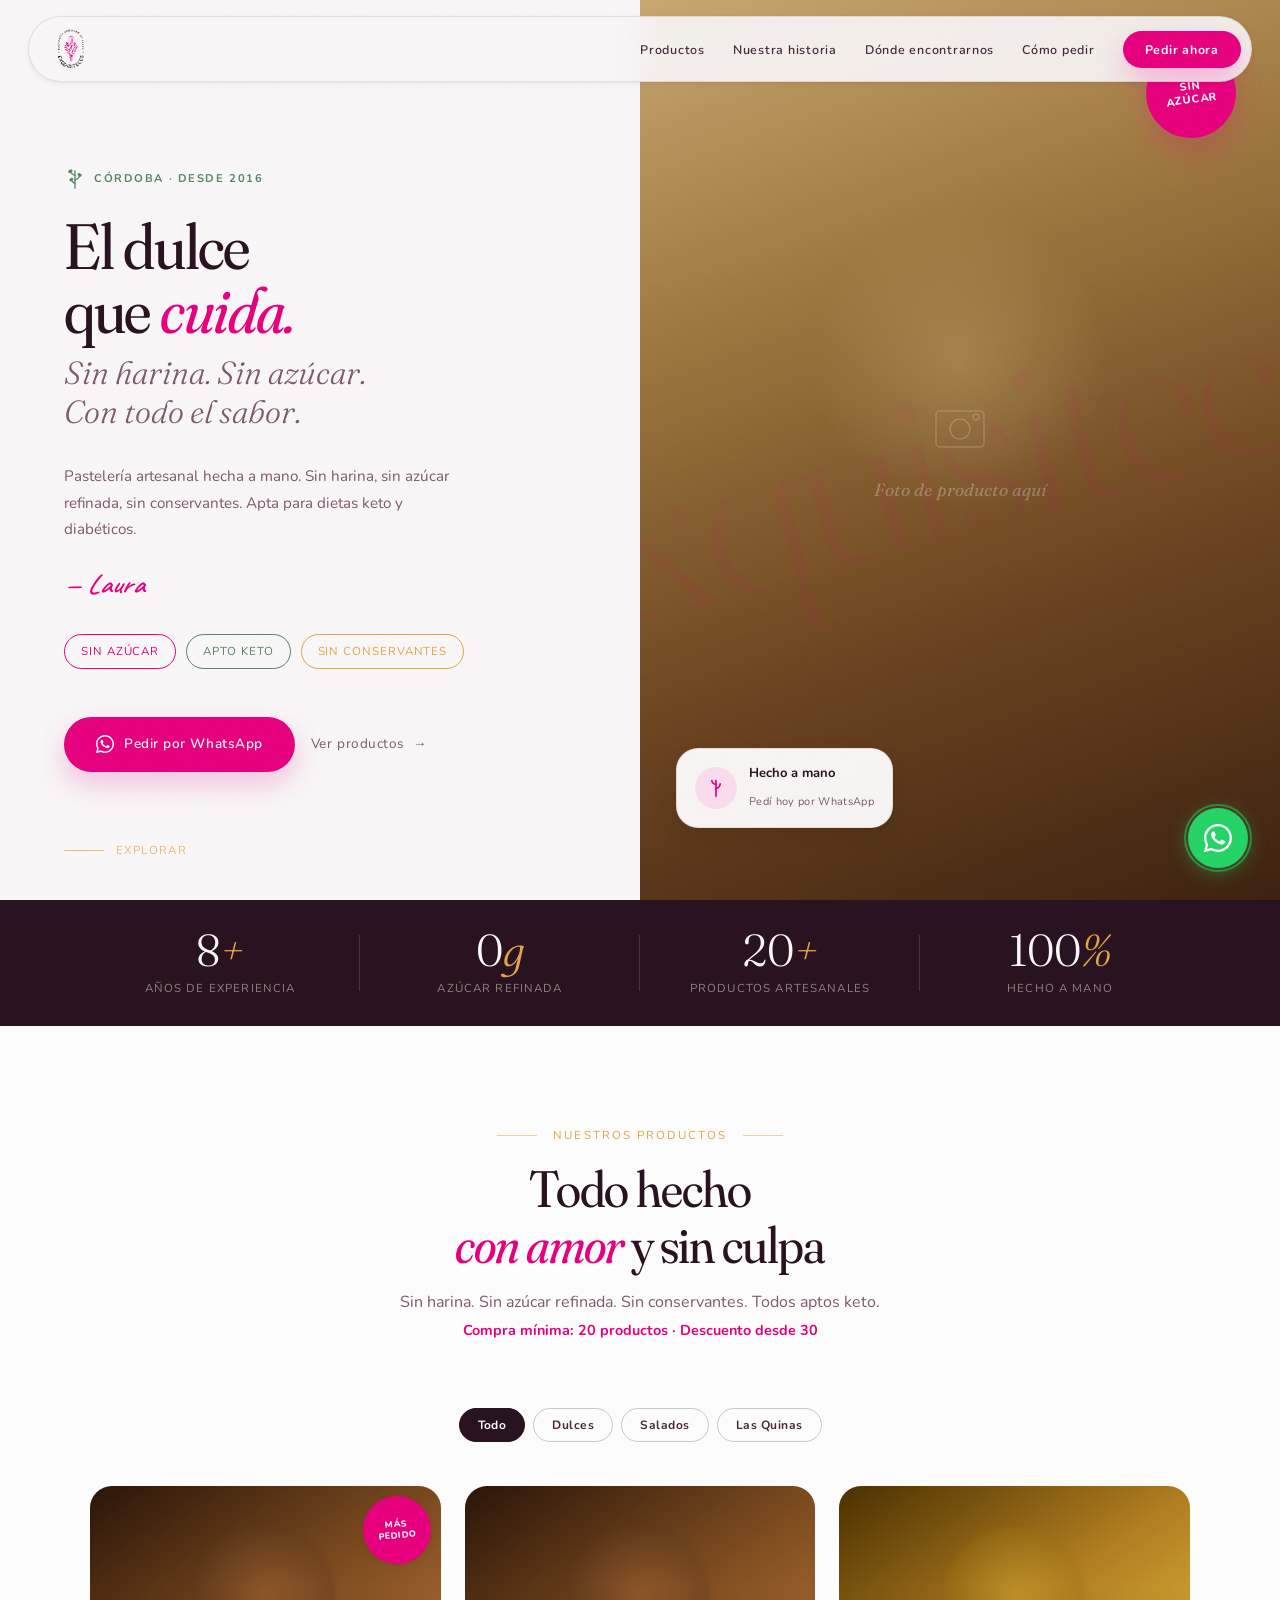
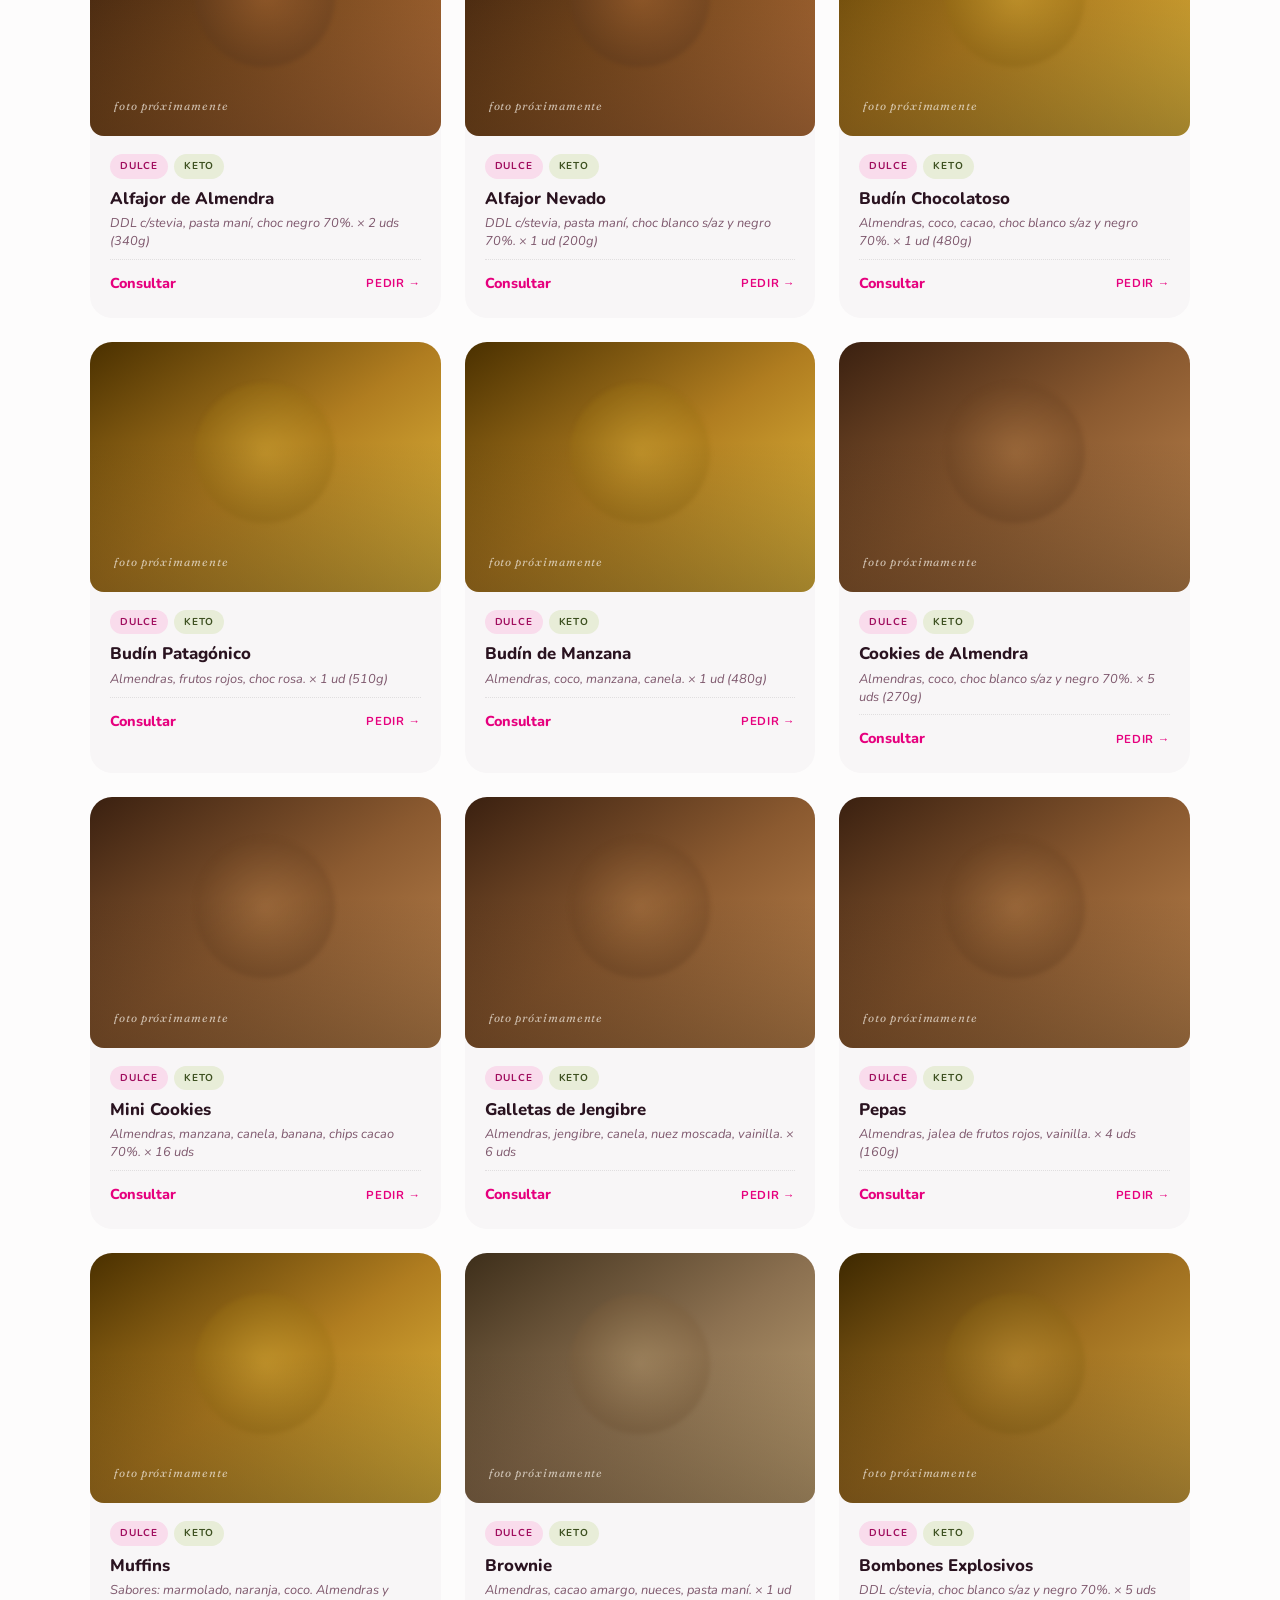
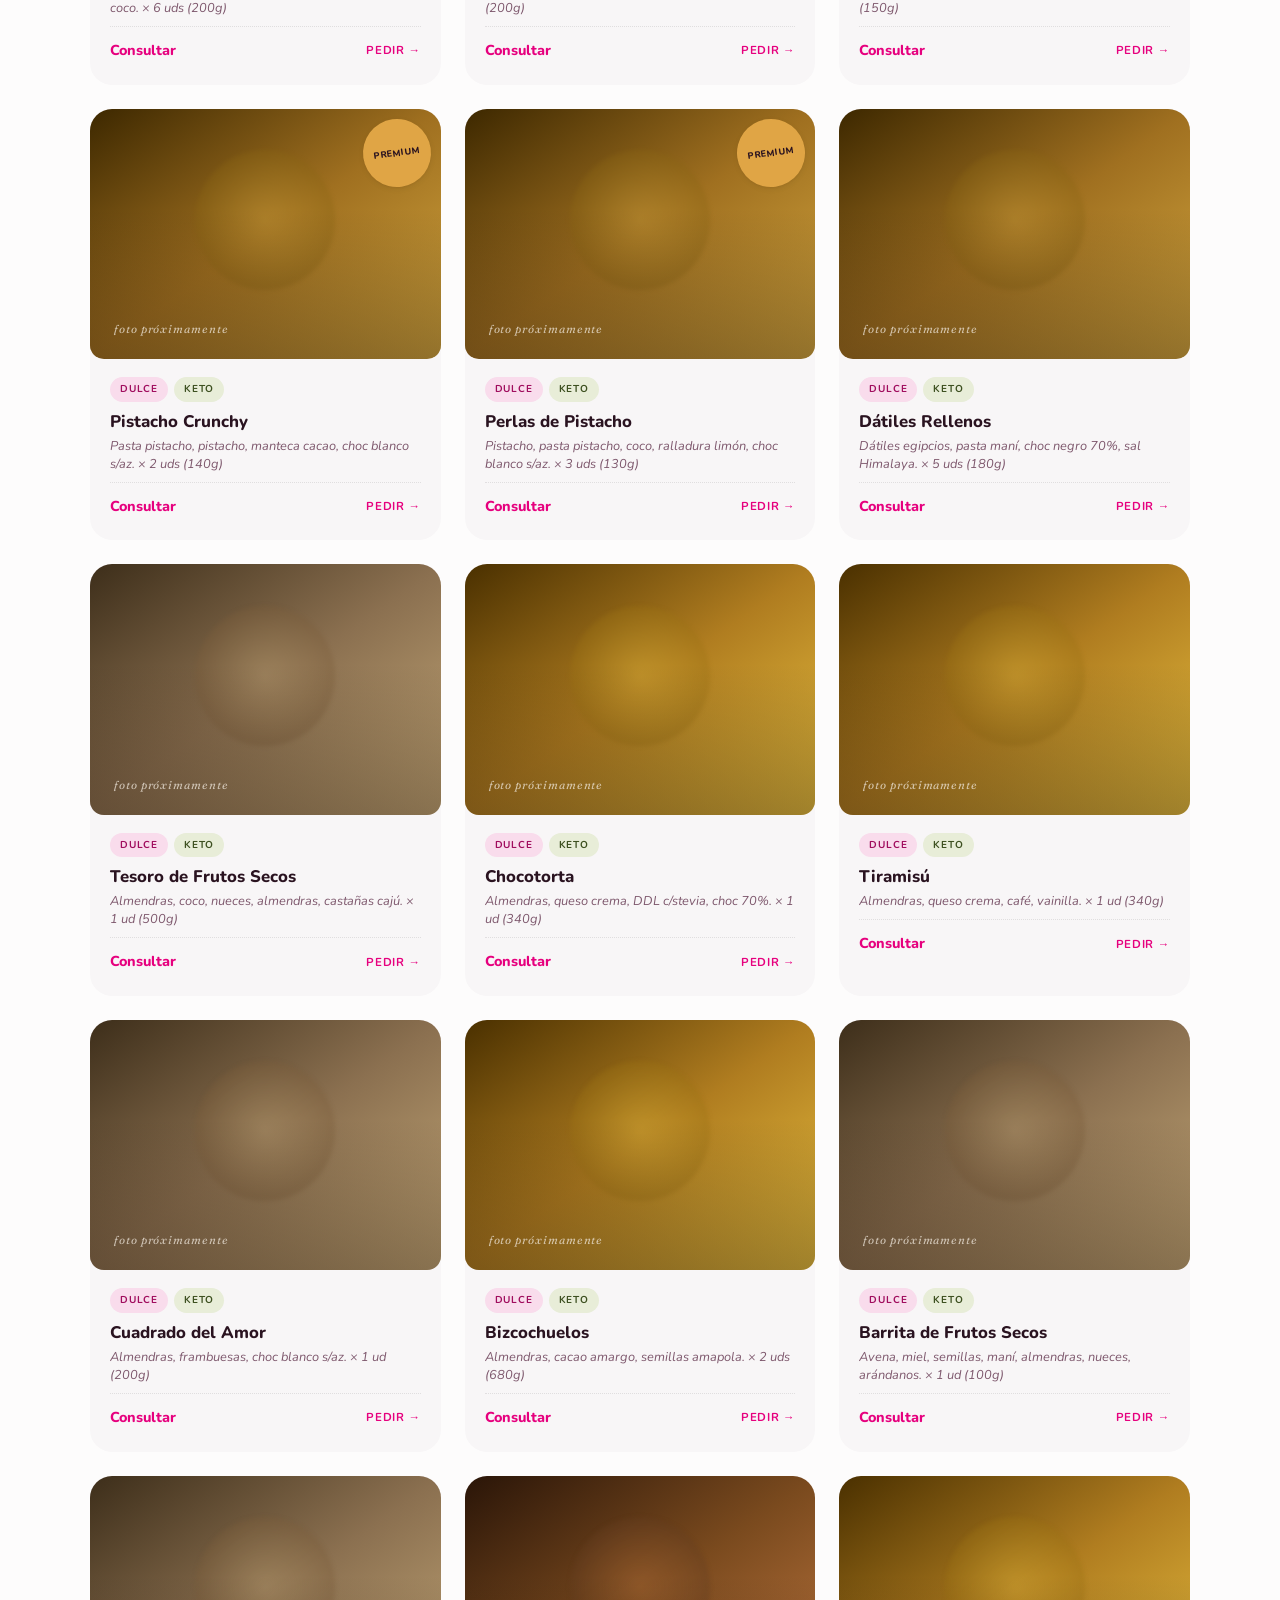
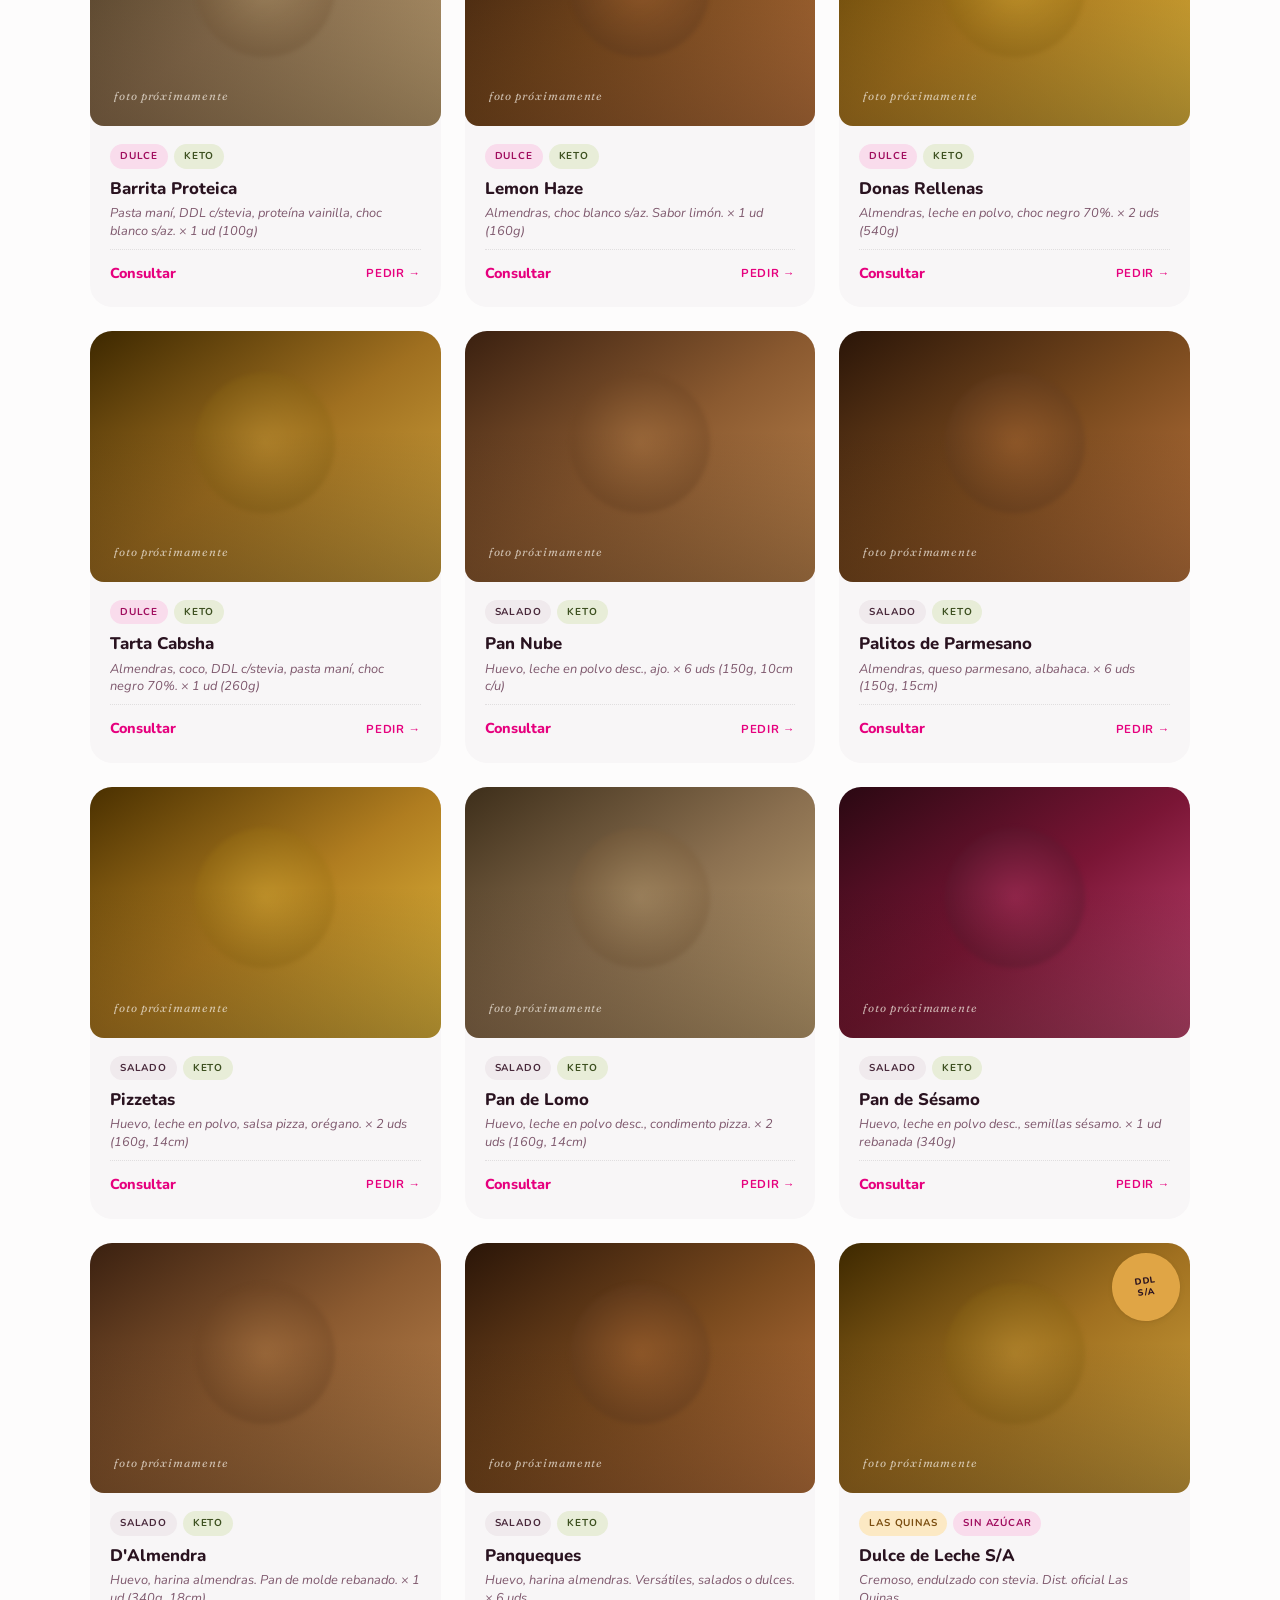
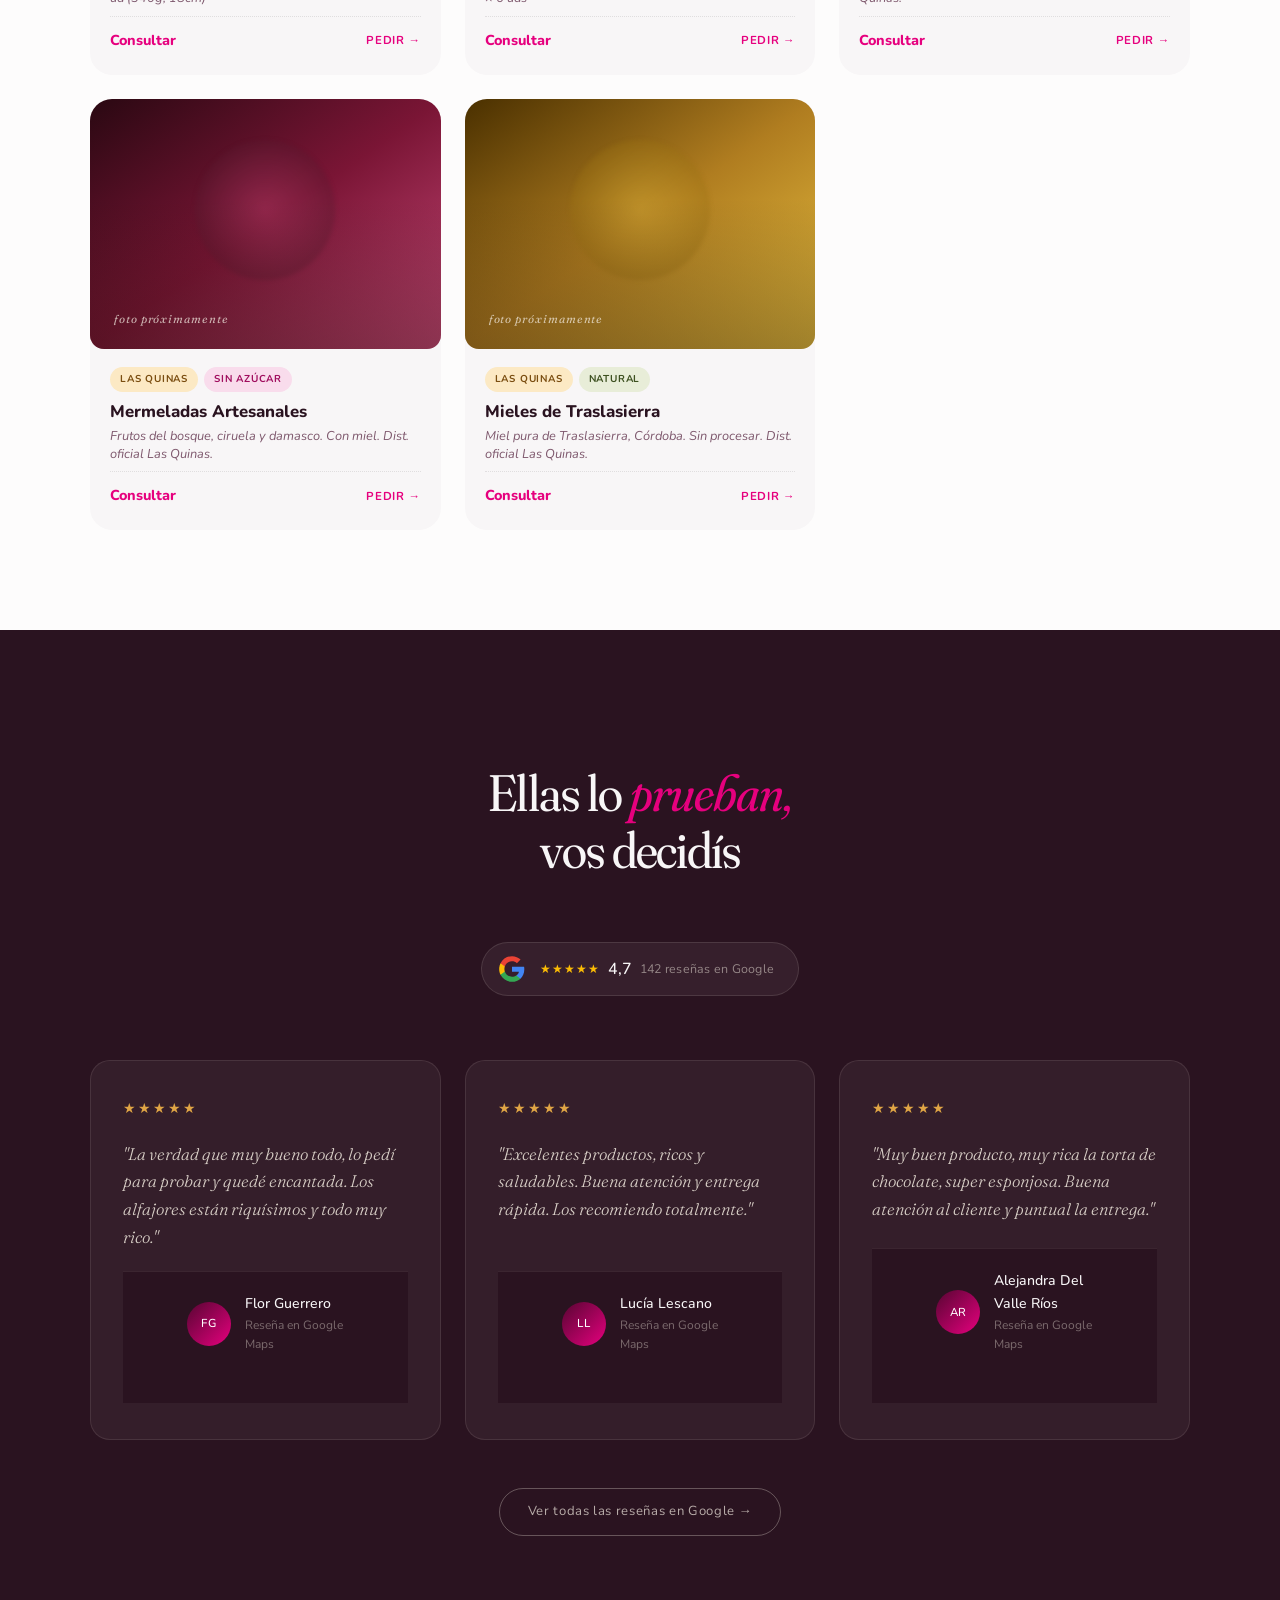
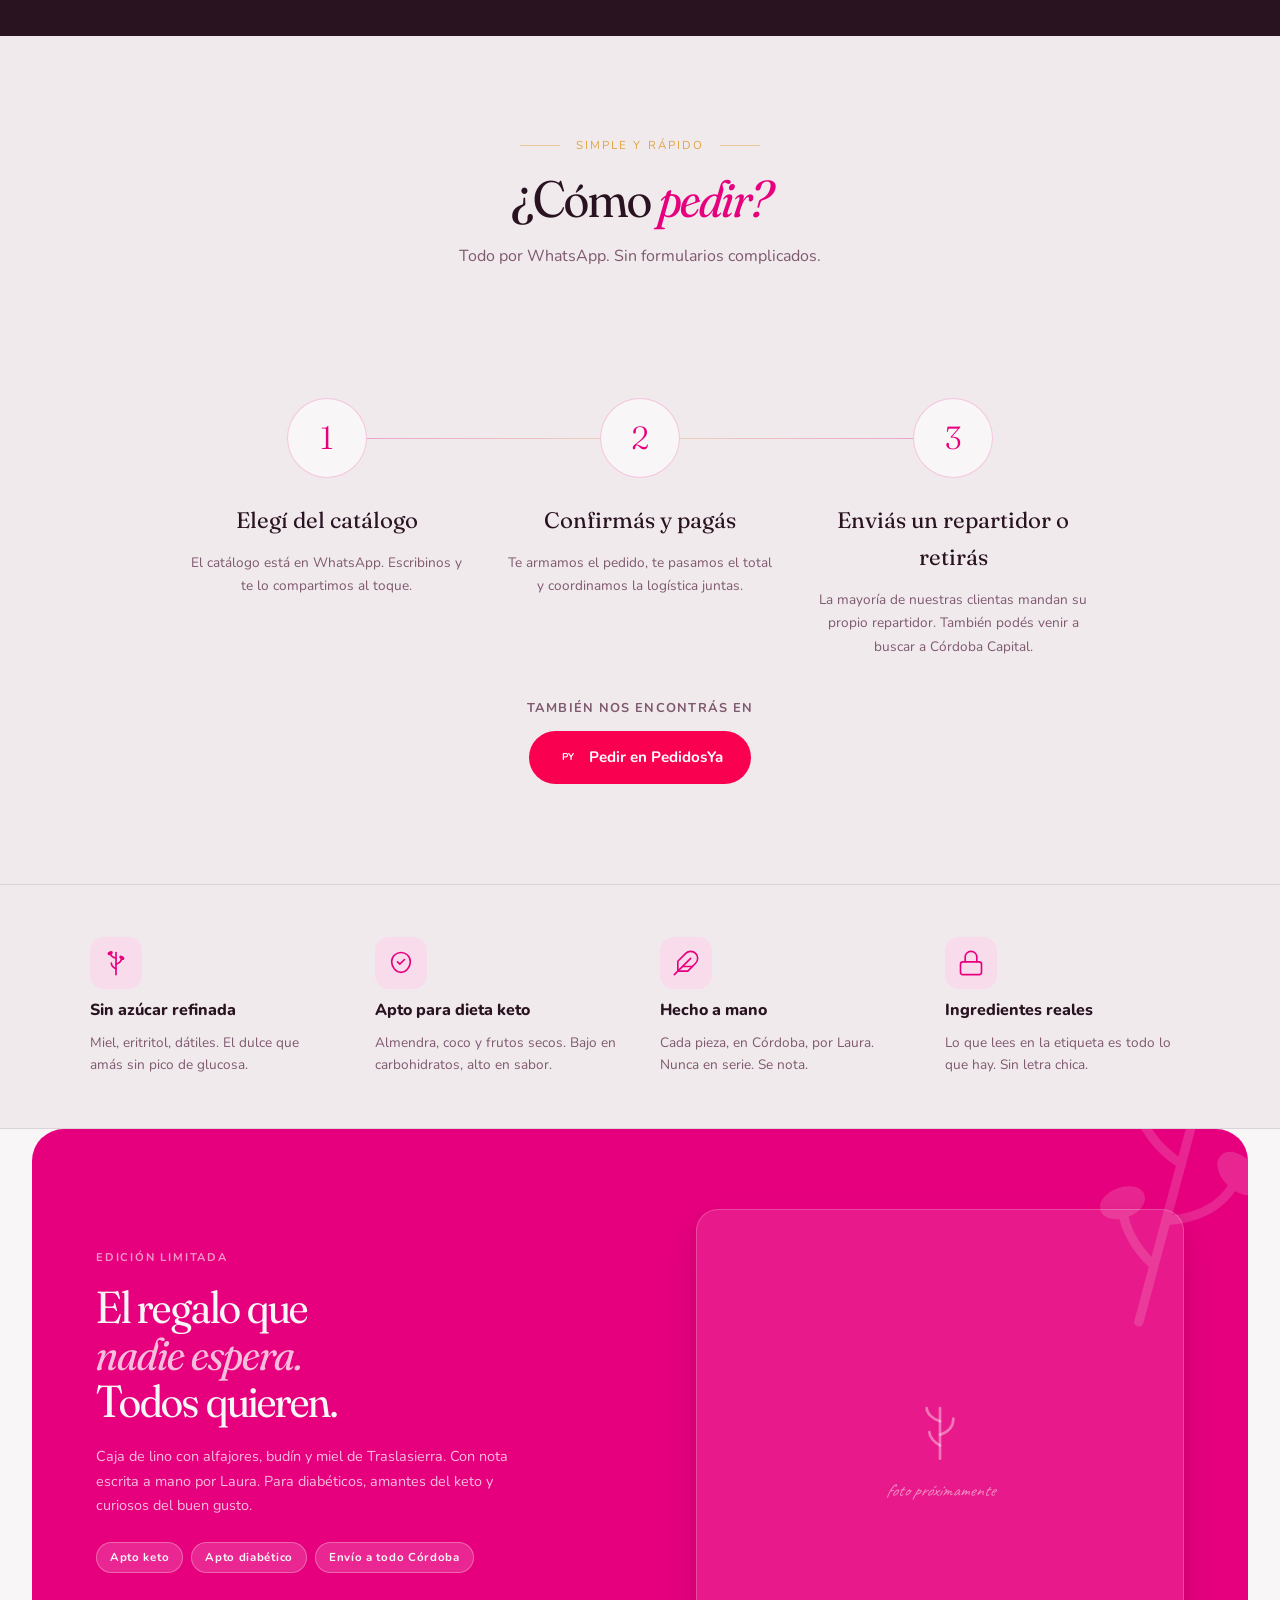
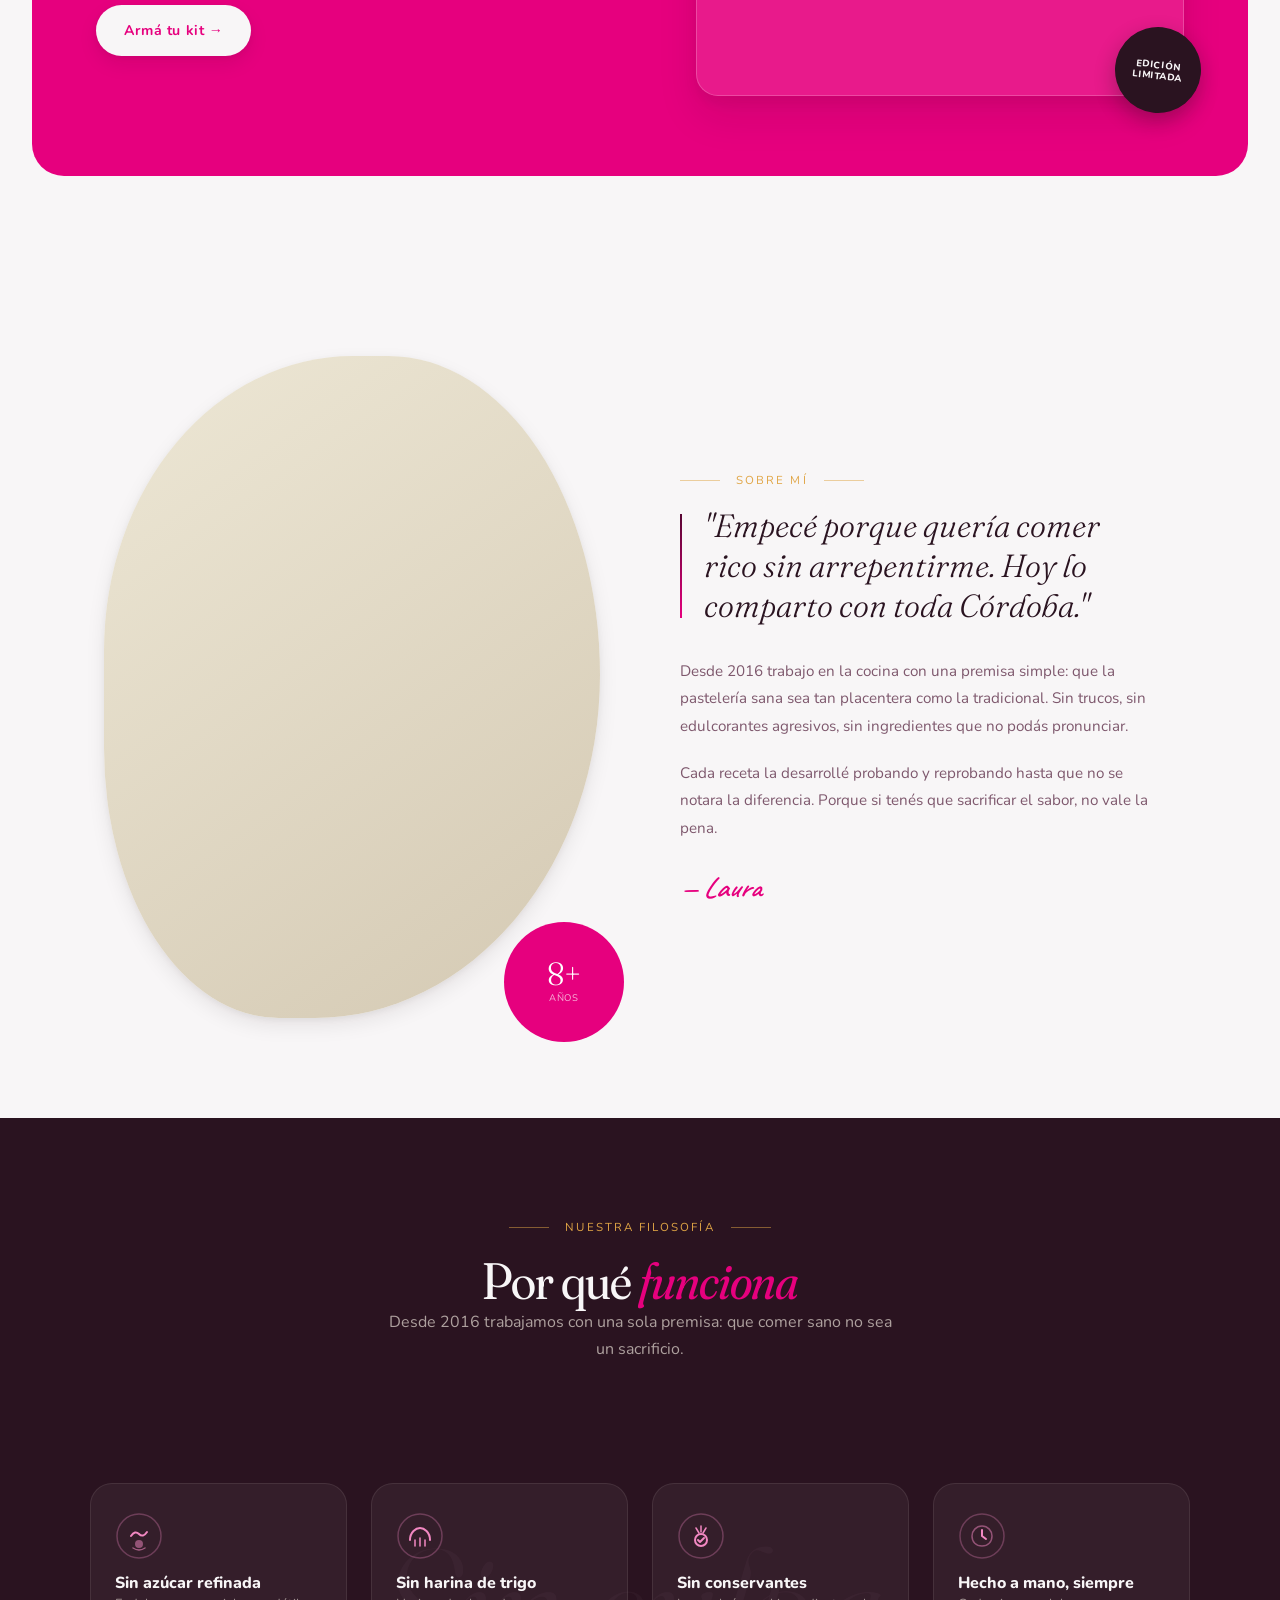
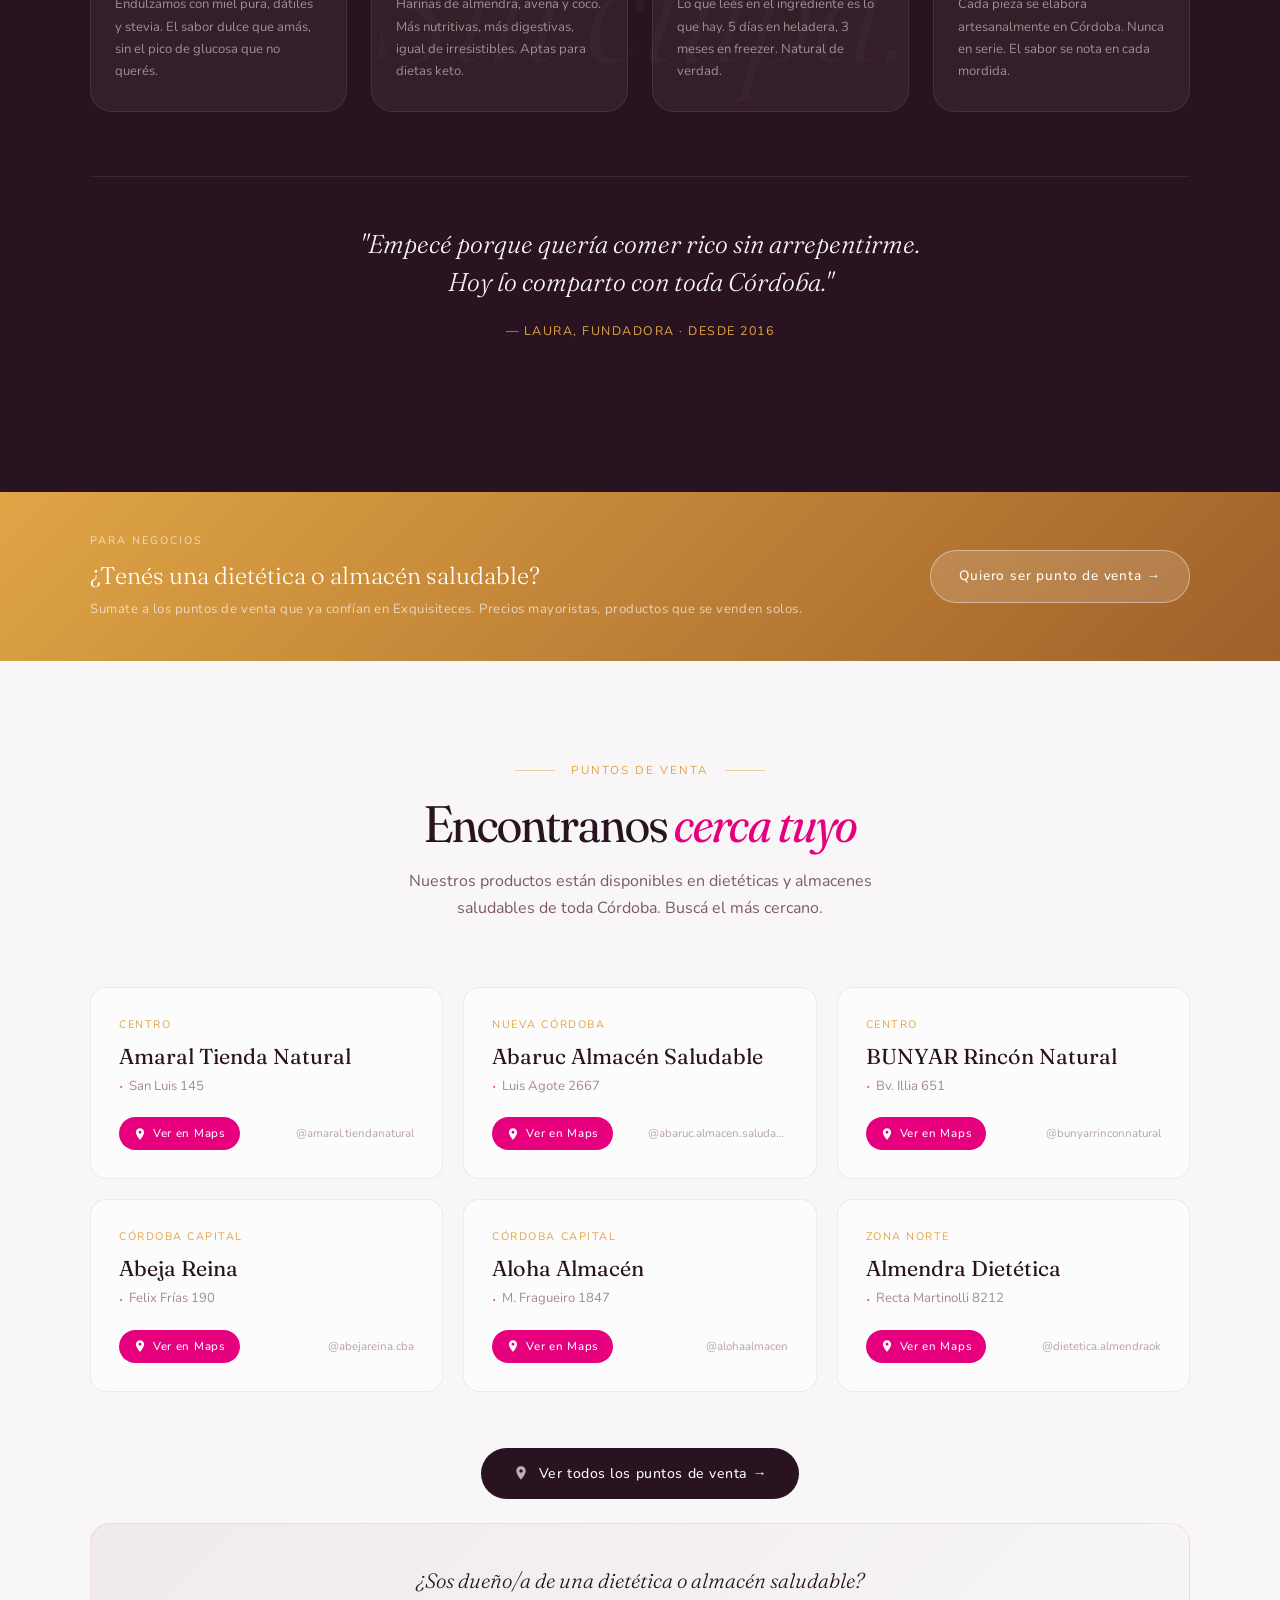
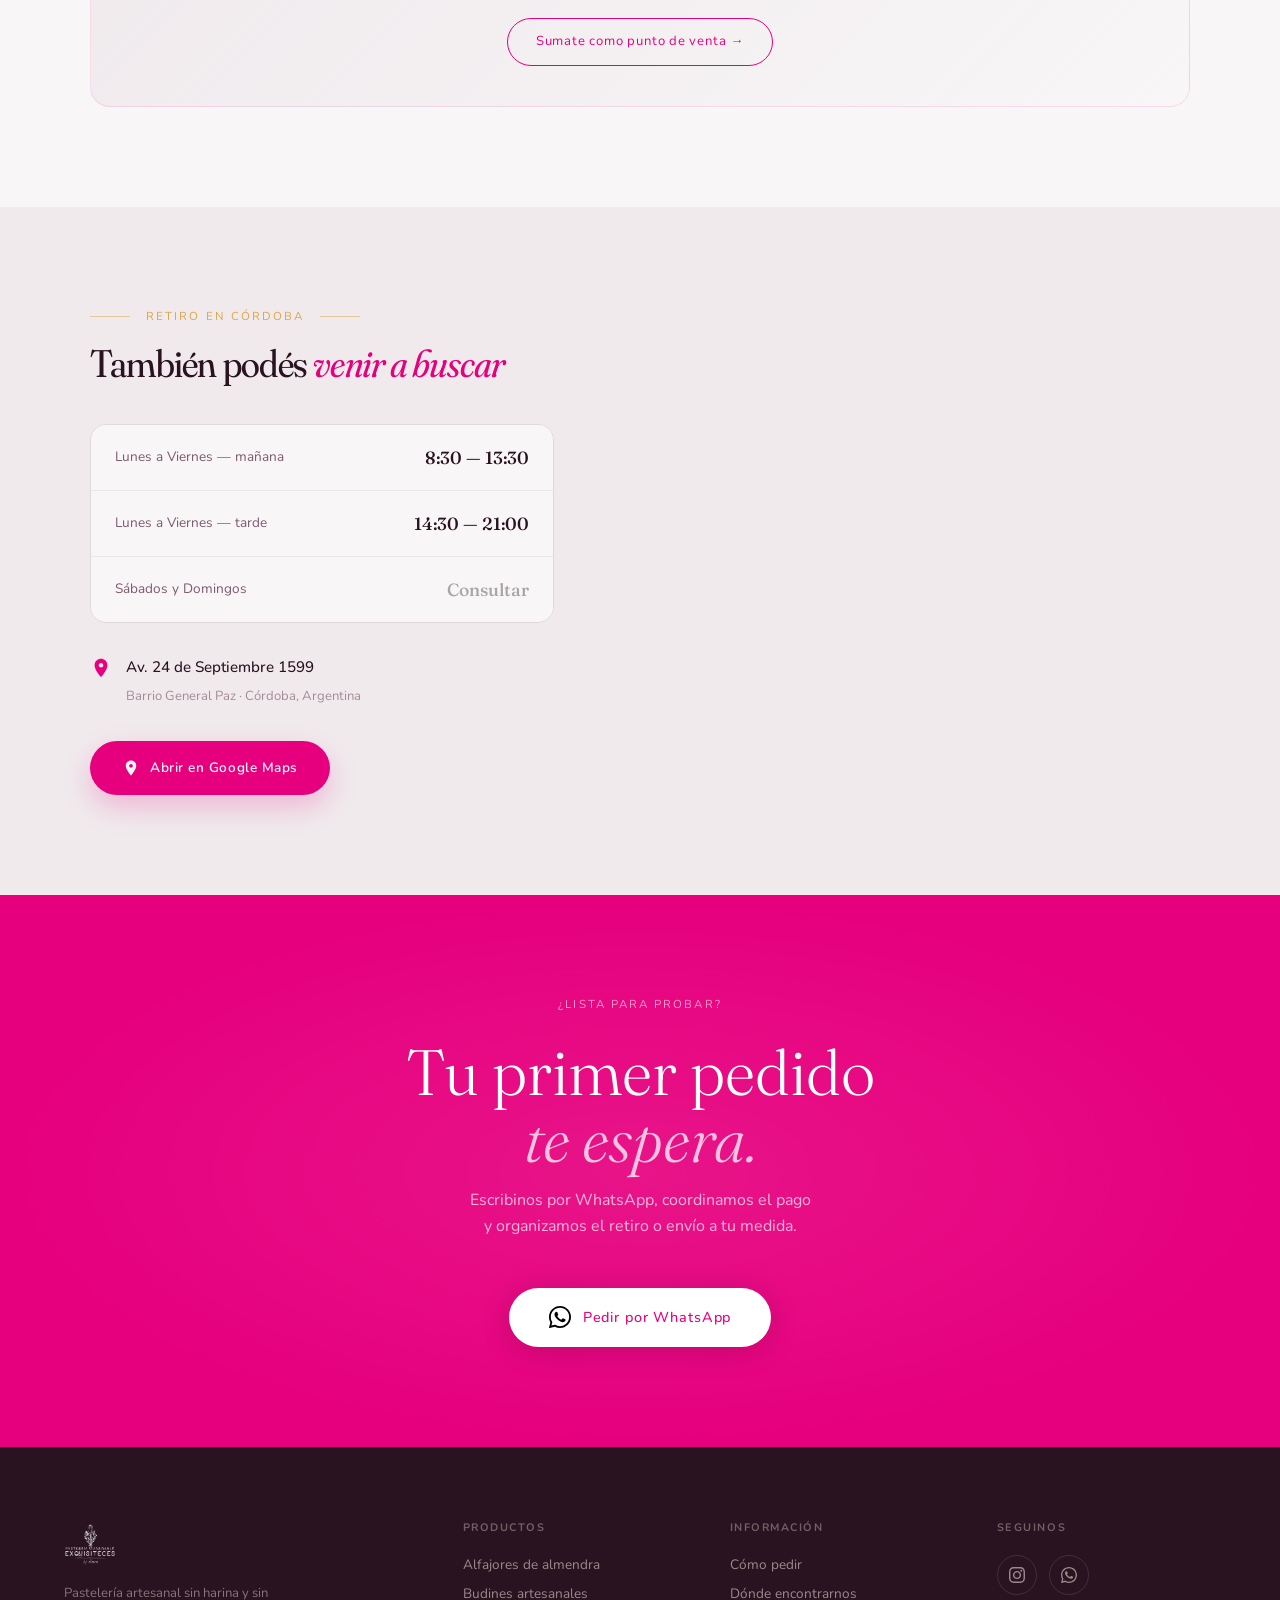
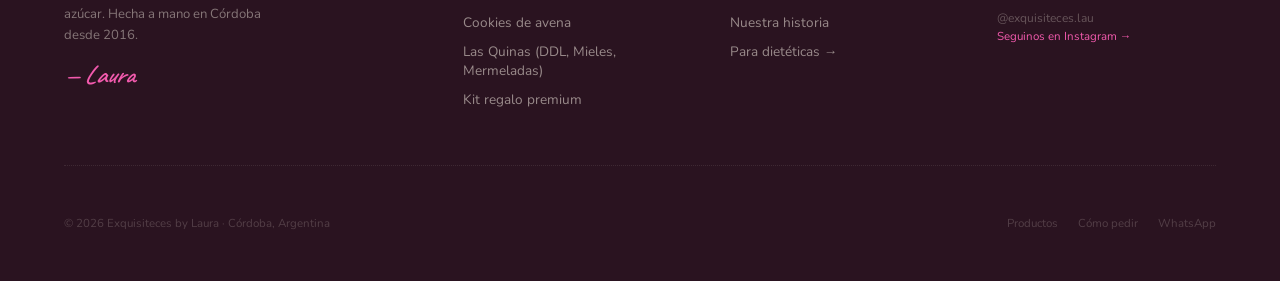
==== commit ebddc2c1: "Fase 1: catálogo real 35 productos, categorías, sin precios, links WA correctos, PedidosYa, keto Co-" ====
--- a/index.html
+++ b/index.html
@@ -5,7 +5,7 @@
   <meta name="viewport" content="width=device-width, initial-scale=1.0">
   <title>Exquisiteces by Laura — Pastelería Artesanal Sin Harina · Sin Azúcar · Córdoba</title>
   <meta name="description" content="Pastelería artesanal sin harina y sin azúcar refinada. Alfajores, budines, cookies y más — hechos a mano en Córdoba, Argentina desde 2016. Pedidos por WhatsApp.">
-  <meta name="keywords" content="pastelería saludable córdoba, sin azúcar, sin harina, alfajores saludables, budines artesanales, sin TACC, dulces naturales, exquisiteces by laura">
+  <meta name="keywords" content="pastelería saludable córdoba, sin azúcar, sin harina, alfajores saludables, budines artesanales, keto, dulces naturales, exquisiteces by laura">
   <meta name="author" content="Laura — Exquisiteces by Laura">
   <meta name="robots" content="index, follow">
   <link rel="canonical" href="https://exquisiteceslau.com/">
@@ -1090,6 +1090,13 @@
       font-weight: 800;
       color: var(--fucsia);
     }
+    .producto-precio-bulk {
+      display: block;
+      font-size: 0.7rem;
+      color: var(--ink-mute);
+      font-weight: 500;
+      margin-top: 2px;
+    }
 
     .producto-pedir {
       font-size: 0.72rem;
@@ -2437,7 +2444,7 @@
       <li><a href="#filosofia">Nuestra historia</a></li>
       <li><a href="#dieteticas">Dónde encontrarnos</a></li>
       <li><a href="#como-pedir">Cómo pedir</a></li>
-      <li><a href="https://wa.me/5493512345678" target="_blank" rel="noopener" class="nav-cta" aria-label="Pedir ahora por WhatsApp">Pedir ahora</a></li>
+      <li><a href="https://api.whatsapp.com/send/?phone=3512051505&text=Hola+Exqusiteces+quisiera+realizar+un+pedido%21&type=phone_number&app_absent=0" target="_blank" rel="noopener" class="nav-cta" aria-label="Pedir ahora por WhatsApp">Pedir ahora</a></li>
     </ul>
     <button class="nav-toggle" aria-label="Abrir menú" aria-expanded="false" aria-controls="nav-menu">
       <span></span><span></span><span></span>
@@ -2473,20 +2480,19 @@
       </p>
 
       <p class="hero-description reveal reveal-delay-3">
-        Pastelería artesanal hecha a mano, sin ingredientes procesados.
-        Para que disfrutar sea un acto de amor propio, no de culpa.
+        Pastelería artesanal hecha a mano. Sin harina, sin azúcar refinada, sin conservantes. Apta para dietas keto y diabéticos.
       </p>
 
       <p class="hero-firma reveal reveal-delay-3">— Laura</p>
 
       <div class="hero-badges reveal reveal-delay-4">
         <span class="badge badge-rose">Sin azúcar</span>
-        <span class="badge badge-sage">Sin harina</span>
+        <span class="badge badge-sage">Apto keto</span>
         <span class="badge badge-cinnamon">Sin conservantes</span>
       </div>
 
       <div class="hero-cta-group reveal reveal-delay-4">
-        <a href="https://wa.me/5493512345678" target="_blank" class="btn-primary">
+        <a href="https://api.whatsapp.com/send/?phone=3512051505&text=Hola+Exqusiteces+quisiera+realizar+un+pedido%21&type=phone_number&app_absent=0" target="_blank" class="btn-primary">
           <svg viewBox="0 0 24 24" fill="currentColor"><path d="M17.472 14.382c-.297-.149-1.758-.867-2.03-.967-.273-.099-.471-.148-.67.15-.197.297-.767.966-.94 1.164-.173.199-.347.223-.644.075-.297-.15-1.255-.463-2.39-1.475-.883-.788-1.48-1.761-1.653-2.059-.173-.297-.018-.458.13-.606.134-.133.298-.347.446-.52.149-.174.198-.298.298-.497.099-.198.05-.371-.025-.52-.075-.149-.669-1.612-.916-2.207-.242-.579-.487-.5-.669-.51-.173-.008-.371-.01-.57-.01-.198 0-.52.074-.792.372-.272.297-1.04 1.016-1.04 2.479 0 1.462 1.065 2.875 1.213 3.074.149.198 2.096 3.2 5.077 4.487.709.306 1.262.489 1.694.625.712.227 1.36.195 1.871.118.571-.085 1.758-.719 2.006-1.413.248-.694.248-1.289.173-1.413-.074-.124-.272-.198-.57-.347z"/><path d="M12 0C5.373 0 0 5.373 0 12c0 2.126.556 4.122 1.528 5.859L.063 23.447a.5.5 0 0 0 .49.617l5.791-1.499A11.946 11.946 0 0 0 12 24c6.627 0 12-5.373 12-12S18.627 0 12 0zm0 22c-1.892 0-3.655-.516-5.168-1.411l-.368-.219-3.818.988.999-3.714-.241-.373A9.943 9.943 0 0 1 2 12C2 6.477 6.477 2 12 2s10 4.477 10 10-4.477 10-10 10z"/></svg>
           Pedir por WhatsApp
         </a>
@@ -2555,134 +2561,375 @@
       <p class="section-eyebrow reveal">Nuestros productos</p>
       <h2 class="section-title reveal reveal-delay-1">Todo hecho<br><em>con amor</em> y sin culpa</h2>
       <p class="section-subtitle reveal reveal-delay-2">
-        Cada pieza elaborada a mano, con ingredientes naturales seleccionados.
-        Sin harina, sin azúcar refinada, sin conservantes.
+        Sin harina. Sin azúcar refinada. Sin conservantes. Todos aptos keto.<br>
+        <strong style="color:var(--fucsia); font-size:0.9em;">Compra mínima: 20 productos · Descuento desde 30</strong>
       </p>
     </div>
 
     <div class="catalog-filters reveal reveal-delay-2">
-      <button class="filter-btn active">Todo</button>
-      <button class="filter-btn">Alfajores</button>
-      <button class="filter-btn">Budines</button>
-      <button class="filter-btn">Cookies</button>
-      <button class="filter-btn">Mieles</button>
-      <button class="filter-btn">Keto</button>
+      <button class="filter-btn active" data-filter="todo">Todo</button>
+      <button class="filter-btn" data-filter="dulces">Dulces</button>
+      <button class="filter-btn" data-filter="salados">Salados</button>
+      <button class="filter-btn" data-filter="las-quinas">Las Quinas</button>
     </div>
 
     <div class="productos-grid">
 
-      <article class="producto-card reveal">
-        <div class="producto-foto">
-          <div class="foto-placeholder ph-alfajor"><span class="ph-label">foto próximamente</span></div>
-          <div class="producto-stamp">MÁS<br>PEDIDO</div>
-        </div>
+      <!-- ── DULCES ── -->
+      <article class="producto-card reveal" data-category="dulces">
+        <div class="producto-foto"><div class="foto-placeholder ph-alfajor"><span class="ph-label">foto próximamente</span></div><div class="producto-stamp">MÁS<br>PEDIDO</div></div>
         <div class="producto-body">
-          <div class="producto-tags">
-            <span class="producto-pill fucsia">Sin azúcar</span>
-            <span class="producto-pill green">Apto celíaco</span>
-          </div>
-          <h3 class="producto-nombre">Alfajores de Almendra</h3>
-          <p class="producto-tagline">Rellenos de DDL S/A, bañados en chocolate real.</p>
-          <div class="producto-footer">
-            <span class="producto-precio">Consultar</span>
-            <a href="https://wa.me/5493512345678" class="producto-pedir">Pedir →</a>
-          </div>
+          <div class="producto-tags"><span class="producto-pill fucsia">Dulce</span><span class="producto-pill green">Keto</span></div>
+          <h3 class="producto-nombre">Alfajor de Almendra</h3>
+          <p class="producto-tagline">DDL c/stevia, pasta maní, choc negro 70%. × 2 uds (340g)</p>
+          <div class="producto-footer"><span class="producto-precio">Consultar</span><a href="https://api.whatsapp.com/send/?phone=3512051505&text=Hola+Exqusiteces+quisiera+realizar+un+pedido%21&type=phone_number&app_absent=0" target="_blank" class="producto-pedir">Pedir →</a></div>
         </div>
       </article>
 
-      <article class="producto-card reveal reveal-delay-1">
-        <div class="producto-foto">
-          <div class="foto-placeholder ph-budin"><span class="ph-label">foto próximamente</span></div>
-        </div>
+      <article class="producto-card reveal reveal-delay-1" data-category="dulces">
+        <div class="producto-foto"><div class="foto-placeholder ph-alfajor"><span class="ph-label">foto próximamente</span></div></div>
         <div class="producto-body">
-          <div class="producto-tags">
-            <span class="producto-pill fucsia">Sin azúcar</span>
-            <span class="producto-pill miel">Con miel</span>
-          </div>
-          <h3 class="producto-nombre">Budín de Banana</h3>
-          <p class="producto-tagline">Húmedo, esponjoso. Banana madura y canela.</p>
-          <div class="producto-footer">
-            <span class="producto-precio">Consultar</span>
-            <a href="https://wa.me/5493512345678" class="producto-pedir">Pedir →</a>
-          </div>
+          <div class="producto-tags"><span class="producto-pill fucsia">Dulce</span><span class="producto-pill green">Keto</span></div>
+          <h3 class="producto-nombre">Alfajor Nevado</h3>
+          <p class="producto-tagline">DDL c/stevia, pasta maní, choc blanco s/az y negro 70%. × 1 ud (200g)</p>
+          <div class="producto-footer"><span class="producto-precio">Consultar</span><a href="https://api.whatsapp.com/send/?phone=3512051505&text=Hola+Exqusiteces+quisiera+realizar+un+pedido%21&type=phone_number&app_absent=0" target="_blank" class="producto-pedir">Pedir →</a></div>
         </div>
       </article>
 
-      <article class="producto-card reveal reveal-delay-2">
-        <div class="producto-foto">
-          <div class="foto-placeholder ph-barras"><span class="ph-label">foto próximamente</span></div>
-          <div class="producto-stamp ink">NUE­VO</div>
-        </div>
+      <article class="producto-card reveal reveal-delay-2" data-category="dulces">
+        <div class="producto-foto"><div class="foto-placeholder ph-budin"><span class="ph-label">foto próximamente</span></div></div>
         <div class="producto-body">
-          <div class="producto-tags">
-            <span class="producto-pill green">Keto</span>
-            <span class="producto-pill ink">Sin TACC</span>
-          </div>
-          <h3 class="producto-nombre">Barras Energéticas</h3>
-          <p class="producto-tagline">Avena, frutos secos y miel. El snack del día.</p>
-          <div class="producto-footer">
-            <span class="producto-precio">Consultar</span>
-            <a href="https://wa.me/5493512345678" class="producto-pedir">Pedir →</a>
-          </div>
+          <div class="producto-tags"><span class="producto-pill fucsia">Dulce</span><span class="producto-pill green">Keto</span></div>
+          <h3 class="producto-nombre">Budín Chocolatoso</h3>
+          <p class="producto-tagline">Almendras, coco, cacao, choc blanco s/az y negro 70%. × 1 ud (480g)</p>
+          <div class="producto-footer"><span class="producto-precio">Consultar</span><a href="https://api.whatsapp.com/send/?phone=3512051505&text=Hola+Exqusiteces+quisiera+realizar+un+pedido%21&type=phone_number&app_absent=0" target="_blank" class="producto-pedir">Pedir →</a></div>
         </div>
       </article>
 
-      <article class="producto-card reveal reveal-delay-3">
-        <div class="producto-foto">
-          <div class="foto-placeholder ph-cookies"><span class="ph-label">foto próximamente</span></div>
-        </div>
+      <article class="producto-card reveal" data-category="dulces">
+        <div class="producto-foto"><div class="foto-placeholder ph-budin"><span class="ph-label">foto próximamente</span></div></div>
         <div class="producto-body">
-          <div class="producto-tags">
-            <span class="producto-pill fucsia">Sin azúcar</span>
-            <span class="producto-pill green">Apto celíaco</span>
-          </div>
-          <h3 class="producto-nombre">Cookies de Avena</h3>
-          <p class="producto-tagline">Crujientes por fuera, suaves por dentro.</p>
-          <div class="producto-footer">
-            <span class="producto-precio">Consultar</span>
-            <a href="https://wa.me/5493512345678" class="producto-pedir">Pedir →</a>
-          </div>
+          <div class="producto-tags"><span class="producto-pill fucsia">Dulce</span><span class="producto-pill green">Keto</span></div>
+          <h3 class="producto-nombre">Budín Patagónico</h3>
+          <p class="producto-tagline">Almendras, frutos rojos, choc rosa. × 1 ud (510g)</p>
+          <div class="producto-footer"><span class="producto-precio">Consultar</span><a href="https://api.whatsapp.com/send/?phone=3512051505&text=Hola+Exqusiteces+quisiera+realizar+un+pedido%21&type=phone_number&app_absent=0" target="_blank" class="producto-pedir">Pedir →</a></div>
         </div>
       </article>
 
-      <article class="producto-card reveal reveal-delay-4">
-        <div class="producto-foto">
-          <div class="foto-placeholder ph-ddl"><span class="ph-label">foto próximamente</span></div>
-          <div class="producto-stamp miel">DDL<br>S/A</div>
-        </div>
+      <article class="producto-card reveal reveal-delay-1" data-category="dulces">
+        <div class="producto-foto"><div class="foto-placeholder ph-budin"><span class="ph-label">foto próximamente</span></div></div>
         <div class="producto-body">
-          <div class="producto-tags">
-            <span class="producto-pill fucsia">Sin azúcar</span>
-            <span class="producto-pill ink">Las Quinas</span>
-          </div>
+          <div class="producto-tags"><span class="producto-pill fucsia">Dulce</span><span class="producto-pill green">Keto</span></div>
+          <h3 class="producto-nombre">Budín de Manzana</h3>
+          <p class="producto-tagline">Almendras, coco, manzana, canela. × 1 ud (480g)</p>
+          <div class="producto-footer"><span class="producto-precio">Consultar</span><a href="https://api.whatsapp.com/send/?phone=3512051505&text=Hola+Exqusiteces+quisiera+realizar+un+pedido%21&type=phone_number&app_absent=0" target="_blank" class="producto-pedir">Pedir →</a></div>
+        </div>
+      </article>
+
+      <article class="producto-card reveal reveal-delay-2" data-category="dulces">
+        <div class="producto-foto"><div class="foto-placeholder ph-cookies"><span class="ph-label">foto próximamente</span></div></div>
+        <div class="producto-body">
+          <div class="producto-tags"><span class="producto-pill fucsia">Dulce</span><span class="producto-pill green">Keto</span></div>
+          <h3 class="producto-nombre">Cookies de Almendra</h3>
+          <p class="producto-tagline">Almendras, coco, choc blanco s/az y negro 70%. × 5 uds (270g)</p>
+          <div class="producto-footer"><span class="producto-precio">Consultar</span><a href="https://api.whatsapp.com/send/?phone=3512051505&text=Hola+Exqusiteces+quisiera+realizar+un+pedido%21&type=phone_number&app_absent=0" target="_blank" class="producto-pedir">Pedir →</a></div>
+        </div>
+      </article>
+
+      <article class="producto-card reveal" data-category="dulces">
+        <div class="producto-foto"><div class="foto-placeholder ph-cookies"><span class="ph-label">foto próximamente</span></div></div>
+        <div class="producto-body">
+          <div class="producto-tags"><span class="producto-pill fucsia">Dulce</span><span class="producto-pill green">Keto</span></div>
+          <h3 class="producto-nombre">Mini Cookies</h3>
+          <p class="producto-tagline">Almendras, manzana, canela, banana, chips cacao 70%. × 16 uds</p>
+          <div class="producto-footer"><span class="producto-precio">Consultar</span><a href="https://api.whatsapp.com/send/?phone=3512051505&text=Hola+Exqusiteces+quisiera+realizar+un+pedido%21&type=phone_number&app_absent=0" target="_blank" class="producto-pedir">Pedir →</a></div>
+        </div>
+      </article>
+
+      <article class="producto-card reveal reveal-delay-1" data-category="dulces">
+        <div class="producto-foto"><div class="foto-placeholder ph-cookies"><span class="ph-label">foto próximamente</span></div></div>
+        <div class="producto-body">
+          <div class="producto-tags"><span class="producto-pill fucsia">Dulce</span><span class="producto-pill green">Keto</span></div>
+          <h3 class="producto-nombre">Galletas de Jengibre</h3>
+          <p class="producto-tagline">Almendras, jengibre, canela, nuez moscada, vainilla. × 6 uds</p>
+          <div class="producto-footer"><span class="producto-precio">Consultar</span><a href="https://api.whatsapp.com/send/?phone=3512051505&text=Hola+Exqusiteces+quisiera+realizar+un+pedido%21&type=phone_number&app_absent=0" target="_blank" class="producto-pedir">Pedir →</a></div>
+        </div>
+      </article>
+
+      <article class="producto-card reveal reveal-delay-2" data-category="dulces">
+        <div class="producto-foto"><div class="foto-placeholder ph-cookies"><span class="ph-label">foto próximamente</span></div></div>
+        <div class="producto-body">
+          <div class="producto-tags"><span class="producto-pill fucsia">Dulce</span><span class="producto-pill green">Keto</span></div>
+          <h3 class="producto-nombre">Pepas</h3>
+          <p class="producto-tagline">Almendras, jalea de frutos rojos, vainilla. × 4 uds (160g)</p>
+          <div class="producto-footer"><span class="producto-precio">Consultar</span><a href="https://api.whatsapp.com/send/?phone=3512051505&text=Hola+Exqusiteces+quisiera+realizar+un+pedido%21&type=phone_number&app_absent=0" target="_blank" class="producto-pedir">Pedir →</a></div>
+        </div>
+      </article>
+
+      <article class="producto-card reveal" data-category="dulces">
+        <div class="producto-foto"><div class="foto-placeholder ph-budin"><span class="ph-label">foto próximamente</span></div></div>
+        <div class="producto-body">
+          <div class="producto-tags"><span class="producto-pill fucsia">Dulce</span><span class="producto-pill green">Keto</span></div>
+          <h3 class="producto-nombre">Muffins</h3>
+          <p class="producto-tagline">Sabores: marmolado, naranja, coco. Almendras y coco. × 6 uds (200g)</p>
+          <div class="producto-footer"><span class="producto-precio">Consultar</span><a href="https://api.whatsapp.com/send/?phone=3512051505&text=Hola+Exqusiteces+quisiera+realizar+un+pedido%21&type=phone_number&app_absent=0" target="_blank" class="producto-pedir">Pedir →</a></div>
+        </div>
+      </article>
+
+      <article class="producto-card reveal reveal-delay-1" data-category="dulces">
+        <div class="producto-foto"><div class="foto-placeholder ph-barras"><span class="ph-label">foto próximamente</span></div></div>
+        <div class="producto-body">
+          <div class="producto-tags"><span class="producto-pill fucsia">Dulce</span><span class="producto-pill green">Keto</span></div>
+          <h3 class="producto-nombre">Brownie</h3>
+          <p class="producto-tagline">Almendras, cacao amargo, nueces, pasta maní. × 1 ud (200g)</p>
+          <div class="producto-footer"><span class="producto-precio">Consultar</span><a href="https://api.whatsapp.com/send/?phone=3512051505&text=Hola+Exqusiteces+quisiera+realizar+un+pedido%21&type=phone_number&app_absent=0" target="_blank" class="producto-pedir">Pedir →</a></div>
+        </div>
+      </article>
+
+      <article class="producto-card reveal reveal-delay-2" data-category="dulces">
+        <div class="producto-foto"><div class="foto-placeholder ph-ddl"><span class="ph-label">foto próximamente</span></div></div>
+        <div class="producto-body">
+          <div class="producto-tags"><span class="producto-pill fucsia">Dulce</span><span class="producto-pill green">Keto</span></div>
+          <h3 class="producto-nombre">Bombones Explosivos</h3>
+          <p class="producto-tagline">DDL c/stevia, choc blanco s/az y negro 70%. × 5 uds (150g)</p>
+          <div class="producto-footer"><span class="producto-precio">Consultar</span><a href="https://api.whatsapp.com/send/?phone=3512051505&text=Hola+Exqusiteces+quisiera+realizar+un+pedido%21&type=phone_number&app_absent=0" target="_blank" class="producto-pedir">Pedir →</a></div>
+        </div>
+      </article>
+
+      <article class="producto-card reveal" data-category="dulces">
+        <div class="producto-foto"><div class="foto-placeholder ph-ddl"><span class="ph-label">foto próximamente</span></div><div class="producto-stamp miel">PREMIUM</div></div>
+        <div class="producto-body">
+          <div class="producto-tags"><span class="producto-pill fucsia">Dulce</span><span class="producto-pill green">Keto</span></div>
+          <h3 class="producto-nombre">Pistacho Crunchy</h3>
+          <p class="producto-tagline">Pasta pistacho, pistacho, manteca cacao, choc blanco s/az. × 2 uds (140g)</p>
+          <div class="producto-footer"><span class="producto-precio">Consultar</span><a href="https://api.whatsapp.com/send/?phone=3512051505&text=Hola+Exqusiteces+quisiera+realizar+un+pedido%21&type=phone_number&app_absent=0" target="_blank" class="producto-pedir">Pedir →</a></div>
+        </div>
+      </article>
+
+      <article class="producto-card reveal reveal-delay-1" data-category="dulces">
+        <div class="producto-foto"><div class="foto-placeholder ph-ddl"><span class="ph-label">foto próximamente</span></div><div class="producto-stamp miel">PREMIUM</div></div>
+        <div class="producto-body">
+          <div class="producto-tags"><span class="producto-pill fucsia">Dulce</span><span class="producto-pill green">Keto</span></div>
+          <h3 class="producto-nombre">Perlas de Pistacho</h3>
+          <p class="producto-tagline">Pistacho, pasta pistacho, coco, ralladura limón, choc blanco s/az. × 3 uds (130g)</p>
+          <div class="producto-footer"><span class="producto-precio">Consultar</span><a href="https://api.whatsapp.com/send/?phone=3512051505&text=Hola+Exqusiteces+quisiera+realizar+un+pedido%21&type=phone_number&app_absent=0" target="_blank" class="producto-pedir">Pedir →</a></div>
+        </div>
+      </article>
+
+      <article class="producto-card reveal reveal-delay-2" data-category="dulces">
+        <div class="producto-foto"><div class="foto-placeholder ph-ddl"><span class="ph-label">foto próximamente</span></div></div>
+        <div class="producto-body">
+          <div class="producto-tags"><span class="producto-pill fucsia">Dulce</span><span class="producto-pill green">Keto</span></div>
+          <h3 class="producto-nombre">Dátiles Rellenos</h3>
+          <p class="producto-tagline">Dátiles egipcios, pasta maní, choc negro 70%, sal Himalaya. × 5 uds (180g)</p>
+          <div class="producto-footer"><span class="producto-precio">Consultar</span><a href="https://api.whatsapp.com/send/?phone=3512051505&text=Hola+Exqusiteces+quisiera+realizar+un+pedido%21&type=phone_number&app_absent=0" target="_blank" class="producto-pedir">Pedir →</a></div>
+        </div>
+      </article>
+
+      <article class="producto-card reveal" data-category="dulces">
+        <div class="producto-foto"><div class="foto-placeholder ph-barras"><span class="ph-label">foto próximamente</span></div></div>
+        <div class="producto-body">
+          <div class="producto-tags"><span class="producto-pill fucsia">Dulce</span><span class="producto-pill green">Keto</span></div>
+          <h3 class="producto-nombre">Tesoro de Frutos Secos</h3>
+          <p class="producto-tagline">Almendras, coco, nueces, almendras, castañas cajú. × 1 ud (500g)</p>
+          <div class="producto-footer"><span class="producto-precio">Consultar</span><a href="https://api.whatsapp.com/send/?phone=3512051505&text=Hola+Exqusiteces+quisiera+realizar+un+pedido%21&type=phone_number&app_absent=0" target="_blank" class="producto-pedir">Pedir →</a></div>
+        </div>
+      </article>
+
+      <article class="producto-card reveal reveal-delay-1" data-category="dulces">
+        <div class="producto-foto"><div class="foto-placeholder ph-budin"><span class="ph-label">foto próximamente</span></div></div>
+        <div class="producto-body">
+          <div class="producto-tags"><span class="producto-pill fucsia">Dulce</span><span class="producto-pill green">Keto</span></div>
+          <h3 class="producto-nombre">Chocotorta</h3>
+          <p class="producto-tagline">Almendras, queso crema, DDL c/stevia, choc 70%. × 1 ud (340g)</p>
+          <div class="producto-footer"><span class="producto-precio">Consultar</span><a href="https://api.whatsapp.com/send/?phone=3512051505&text=Hola+Exqusiteces+quisiera+realizar+un+pedido%21&type=phone_number&app_absent=0" target="_blank" class="producto-pedir">Pedir →</a></div>
+        </div>
+      </article>
+
+      <article class="producto-card reveal reveal-delay-2" data-category="dulces">
+        <div class="producto-foto"><div class="foto-placeholder ph-budin"><span class="ph-label">foto próximamente</span></div></div>
+        <div class="producto-body">
+          <div class="producto-tags"><span class="producto-pill fucsia">Dulce</span><span class="producto-pill green">Keto</span></div>
+          <h3 class="producto-nombre">Tiramisú</h3>
+          <p class="producto-tagline">Almendras, queso crema, café, vainilla. × 1 ud (340g)</p>
+          <div class="producto-footer"><span class="producto-precio">Consultar</span><a href="https://api.whatsapp.com/send/?phone=3512051505&text=Hola+Exqusiteces+quisiera+realizar+un+pedido%21&type=phone_number&app_absent=0" target="_blank" class="producto-pedir">Pedir →</a></div>
+        </div>
+      </article>
+
+      <article class="producto-card reveal" data-category="dulces">
+        <div class="producto-foto"><div class="foto-placeholder ph-barras"><span class="ph-label">foto próximamente</span></div></div>
+        <div class="producto-body">
+          <div class="producto-tags"><span class="producto-pill fucsia">Dulce</span><span class="producto-pill green">Keto</span></div>
+          <h3 class="producto-nombre">Cuadrado del Amor</h3>
+          <p class="producto-tagline">Almendras, frambuesas, choc blanco s/az. × 1 ud (200g)</p>
+          <div class="producto-footer"><span class="producto-precio">Consultar</span><a href="https://api.whatsapp.com/send/?phone=3512051505&text=Hola+Exqusiteces+quisiera+realizar+un+pedido%21&type=phone_number&app_absent=0" target="_blank" class="producto-pedir">Pedir →</a></div>
+        </div>
+      </article>
+
+      <article class="producto-card reveal reveal-delay-1" data-category="dulces">
+        <div class="producto-foto"><div class="foto-placeholder ph-budin"><span class="ph-label">foto próximamente</span></div></div>
+        <div class="producto-body">
+          <div class="producto-tags"><span class="producto-pill fucsia">Dulce</span><span class="producto-pill green">Keto</span></div>
+          <h3 class="producto-nombre">Bizcochuelos</h3>
+          <p class="producto-tagline">Almendras, cacao amargo, semillas amapola. × 2 uds (680g)</p>
+          <div class="producto-footer"><span class="producto-precio">Consultar</span><a href="https://api.whatsapp.com/send/?phone=3512051505&text=Hola+Exqusiteces+quisiera+realizar+un+pedido%21&type=phone_number&app_absent=0" target="_blank" class="producto-pedir">Pedir →</a></div>
+        </div>
+      </article>
+
+      <article class="producto-card reveal reveal-delay-2" data-category="dulces">
+        <div class="producto-foto"><div class="foto-placeholder ph-barras"><span class="ph-label">foto próximamente</span></div></div>
+        <div class="producto-body">
+          <div class="producto-tags"><span class="producto-pill fucsia">Dulce</span><span class="producto-pill green">Keto</span></div>
+          <h3 class="producto-nombre">Barrita de Frutos Secos</h3>
+          <p class="producto-tagline">Avena, miel, semillas, maní, almendras, nueces, arándanos. × 1 ud (100g)</p>
+          <div class="producto-footer"><span class="producto-precio">Consultar</span><a href="https://api.whatsapp.com/send/?phone=3512051505&text=Hola+Exqusiteces+quisiera+realizar+un+pedido%21&type=phone_number&app_absent=0" target="_blank" class="producto-pedir">Pedir →</a></div>
+        </div>
+      </article>
+
+      <article class="producto-card reveal" data-category="dulces">
+        <div class="producto-foto"><div class="foto-placeholder ph-barras"><span class="ph-label">foto próximamente</span></div></div>
+        <div class="producto-body">
+          <div class="producto-tags"><span class="producto-pill fucsia">Dulce</span><span class="producto-pill green">Keto</span></div>
+          <h3 class="producto-nombre">Barrita Proteica</h3>
+          <p class="producto-tagline">Pasta maní, DDL c/stevia, proteína vainilla, choc blanco s/az. × 1 ud (100g)</p>
+          <div class="producto-footer"><span class="producto-precio">Consultar</span><a href="https://api.whatsapp.com/send/?phone=3512051505&text=Hola+Exqusiteces+quisiera+realizar+un+pedido%21&type=phone_number&app_absent=0" target="_blank" class="producto-pedir">Pedir →</a></div>
+        </div>
+      </article>
+
+      <article class="producto-card reveal reveal-delay-1" data-category="dulces">
+        <div class="producto-foto"><div class="foto-placeholder ph-alfajor"><span class="ph-label">foto próximamente</span></div></div>
+        <div class="producto-body">
+          <div class="producto-tags"><span class="producto-pill fucsia">Dulce</span><span class="producto-pill green">Keto</span></div>
+          <h3 class="producto-nombre">Lemon Haze</h3>
+          <p class="producto-tagline">Almendras, choc blanco s/az. Sabor limón. × 1 ud (160g)</p>
+          <div class="producto-footer"><span class="producto-precio">Consultar</span><a href="https://api.whatsapp.com/send/?phone=3512051505&text=Hola+Exqusiteces+quisiera+realizar+un+pedido%21&type=phone_number&app_absent=0" target="_blank" class="producto-pedir">Pedir →</a></div>
+        </div>
+      </article>
+
+      <article class="producto-card reveal reveal-delay-2" data-category="dulces">
+        <div class="producto-foto"><div class="foto-placeholder ph-budin"><span class="ph-label">foto próximamente</span></div></div>
+        <div class="producto-body">
+          <div class="producto-tags"><span class="producto-pill fucsia">Dulce</span><span class="producto-pill green">Keto</span></div>
+          <h3 class="producto-nombre">Donas Rellenas</h3>
+          <p class="producto-tagline">Almendras, leche en polvo, choc negro 70%. × 2 uds (540g)</p>
+          <div class="producto-footer"><span class="producto-precio">Consultar</span><a href="https://api.whatsapp.com/send/?phone=3512051505&text=Hola+Exqusiteces+quisiera+realizar+un+pedido%21&type=phone_number&app_absent=0" target="_blank" class="producto-pedir">Pedir →</a></div>
+        </div>
+      </article>
+
+      <article class="producto-card reveal" data-category="dulces">
+        <div class="producto-foto"><div class="foto-placeholder ph-ddl"><span class="ph-label">foto próximamente</span></div></div>
+        <div class="producto-body">
+          <div class="producto-tags"><span class="producto-pill fucsia">Dulce</span><span class="producto-pill green">Keto</span></div>
+          <h3 class="producto-nombre">Tarta Cabsha</h3>
+          <p class="producto-tagline">Almendras, coco, DDL c/stevia, pasta maní, choc negro 70%. × 1 ud (260g)</p>
+          <div class="producto-footer"><span class="producto-precio">Consultar</span><a href="https://api.whatsapp.com/send/?phone=3512051505&text=Hola+Exqusiteces+quisiera+realizar+un+pedido%21&type=phone_number&app_absent=0" target="_blank" class="producto-pedir">Pedir →</a></div>
+        </div>
+      </article>
+
+      <!-- ── SALADOS ── -->
+      <article class="producto-card reveal" data-category="salados">
+        <div class="producto-foto"><div class="foto-placeholder ph-cookies"><span class="ph-label">foto próximamente</span></div></div>
+        <div class="producto-body">
+          <div class="producto-tags"><span class="producto-pill ink">Salado</span><span class="producto-pill green">Keto</span></div>
+          <h3 class="producto-nombre">Pan Nube</h3>
+          <p class="producto-tagline">Huevo, leche en polvo desc., ajo. × 6 uds (150g, 10cm c/u)</p>
+          <div class="producto-footer"><span class="producto-precio">Consultar</span><a href="https://api.whatsapp.com/send/?phone=3512051505&text=Hola+Exqusiteces+quisiera+realizar+un+pedido%21&type=phone_number&app_absent=0" target="_blank" class="producto-pedir">Pedir →</a></div>
+        </div>
+      </article>
+
+      <article class="producto-card reveal reveal-delay-1" data-category="salados">
+        <div class="producto-foto"><div class="foto-placeholder ph-alfajor"><span class="ph-label">foto próximamente</span></div></div>
+        <div class="producto-body">
+          <div class="producto-tags"><span class="producto-pill ink">Salado</span><span class="producto-pill green">Keto</span></div>
+          <h3 class="producto-nombre">Palitos de Parmesano</h3>
+          <p class="producto-tagline">Almendras, queso parmesano, albahaca. × 6 uds (150g, 15cm)</p>
+          <div class="producto-footer"><span class="producto-precio">Consultar</span><a href="https://api.whatsapp.com/send/?phone=3512051505&text=Hola+Exqusiteces+quisiera+realizar+un+pedido%21&type=phone_number&app_absent=0" target="_blank" class="producto-pedir">Pedir →</a></div>
+        </div>
+      </article>
+
+      <article class="producto-card reveal reveal-delay-2" data-category="salados">
+        <div class="producto-foto"><div class="foto-placeholder ph-budin"><span class="ph-label">foto próximamente</span></div></div>
+        <div class="producto-body">
+          <div class="producto-tags"><span class="producto-pill ink">Salado</span><span class="producto-pill green">Keto</span></div>
+          <h3 class="producto-nombre">Pizzetas</h3>
+          <p class="producto-tagline">Huevo, leche en polvo, salsa pizza, orégano. × 2 uds (160g, 14cm)</p>
+          <div class="producto-footer"><span class="producto-precio">Consultar</span><a href="https://api.whatsapp.com/send/?phone=3512051505&text=Hola+Exqusiteces+quisiera+realizar+un+pedido%21&type=phone_number&app_absent=0" target="_blank" class="producto-pedir">Pedir →</a></div>
+        </div>
+      </article>
+
+      <article class="producto-card reveal" data-category="salados">
+        <div class="producto-foto"><div class="foto-placeholder ph-barras"><span class="ph-label">foto próximamente</span></div></div>
+        <div class="producto-body">
+          <div class="producto-tags"><span class="producto-pill ink">Salado</span><span class="producto-pill green">Keto</span></div>
+          <h3 class="producto-nombre">Pan de Lomo</h3>
+          <p class="producto-tagline">Huevo, leche en polvo desc., condimento pizza. × 2 uds (160g, 14cm)</p>
+          <div class="producto-footer"><span class="producto-precio">Consultar</span><a href="https://api.whatsapp.com/send/?phone=3512051505&text=Hola+Exqusiteces+quisiera+realizar+un+pedido%21&type=phone_number&app_absent=0" target="_blank" class="producto-pedir">Pedir →</a></div>
+        </div>
+      </article>
+
+      <article class="producto-card reveal reveal-delay-1" data-category="salados">
+        <div class="producto-foto"><div class="foto-placeholder ph-mermelada"><span class="ph-label">foto próximamente</span></div></div>
+        <div class="producto-body">
+          <div class="producto-tags"><span class="producto-pill ink">Salado</span><span class="producto-pill green">Keto</span></div>
+          <h3 class="producto-nombre">Pan de Sésamo</h3>
+          <p class="producto-tagline">Huevo, leche en polvo desc., semillas sésamo. × 1 ud rebanada (340g)</p>
+          <div class="producto-footer"><span class="producto-precio">Consultar</span><a href="https://api.whatsapp.com/send/?phone=3512051505&text=Hola+Exqusiteces+quisiera+realizar+un+pedido%21&type=phone_number&app_absent=0" target="_blank" class="producto-pedir">Pedir →</a></div>
+        </div>
+      </article>
+
+      <article class="producto-card reveal reveal-delay-2" data-category="salados">
+        <div class="producto-foto"><div class="foto-placeholder ph-cookies"><span class="ph-label">foto próximamente</span></div></div>
+        <div class="producto-body">
+          <div class="producto-tags"><span class="producto-pill ink">Salado</span><span class="producto-pill green">Keto</span></div>
+          <h3 class="producto-nombre">D'Almendra</h3>
+          <p class="producto-tagline">Huevo, harina almendras. Pan de molde rebanado. × 1 ud (340g, 18cm)</p>
+          <div class="producto-footer"><span class="producto-precio">Consultar</span><a href="https://api.whatsapp.com/send/?phone=3512051505&text=Hola+Exqusiteces+quisiera+realizar+un+pedido%21&type=phone_number&app_absent=0" target="_blank" class="producto-pedir">Pedir →</a></div>
+        </div>
+      </article>
+
+      <article class="producto-card reveal" data-category="salados">
+        <div class="producto-foto"><div class="foto-placeholder ph-alfajor"><span class="ph-label">foto próximamente</span></div></div>
+        <div class="producto-body">
+          <div class="producto-tags"><span class="producto-pill ink">Salado</span><span class="producto-pill green">Keto</span></div>
+          <h3 class="producto-nombre">Panqueques</h3>
+          <p class="producto-tagline">Huevo, harina almendras. Versátiles, salados o dulces. × 6 uds</p>
+          <div class="producto-footer"><span class="producto-precio">Consultar</span><a href="https://api.whatsapp.com/send/?phone=3512051505&text=Hola+Exqusiteces+quisiera+realizar+un+pedido%21&type=phone_number&app_absent=0" target="_blank" class="producto-pedir">Pedir →</a></div>
+        </div>
+      </article>
+
+      <!-- ── LAS QUINAS ── -->
+      <article class="producto-card reveal" data-category="las-quinas">
+        <div class="producto-foto"><div class="foto-placeholder ph-ddl"><span class="ph-label">foto próximamente</span></div><div class="producto-stamp miel">DDL<br>S/A</div></div>
+        <div class="producto-body">
+          <div class="producto-tags"><span class="producto-pill miel">Las Quinas</span><span class="producto-pill fucsia">Sin azúcar</span></div>
           <h3 class="producto-nombre">Dulce de Leche S/A</h3>
-          <p class="producto-tagline">Cremoso, untuoso. El DDL que amás, sin azúcar.</p>
-          <div class="producto-footer">
-            <span class="producto-precio">Consultar</span>
-            <a href="https://wa.me/5493512345678" class="producto-pedir">Pedir →</a>
-          </div>
+          <p class="producto-tagline">Cremoso, endulzado con stevia. Dist. oficial Las Quinas.</p>
+          <div class="producto-footer"><span class="producto-precio">Consultar</span><a href="https://api.whatsapp.com/send/?phone=3512051505&text=Hola+Exqusiteces+quisiera+realizar+un+pedido%21&type=phone_number&app_absent=0" target="_blank" class="producto-pedir">Pedir →</a></div>
         </div>
       </article>
 
-      <article class="producto-card reveal reveal-delay-5">
-        <div class="producto-foto">
-          <div class="foto-placeholder ph-mermelada"><span class="ph-label">foto próximamente</span></div>
-        </div>
+      <article class="producto-card reveal reveal-delay-1" data-category="las-quinas">
+        <div class="producto-foto"><div class="foto-placeholder ph-mermelada"><span class="ph-label">foto próximamente</span></div></div>
         <div class="producto-body">
-          <div class="producto-tags">
-            <span class="producto-pill miel">Artesanal</span>
-            <span class="producto-pill fucsia">Sin azúcar</span>
-          </div>
+          <div class="producto-tags"><span class="producto-pill miel">Las Quinas</span><span class="producto-pill fucsia">Sin azúcar</span></div>
           <h3 class="producto-nombre">Mermeladas Artesanales</h3>
-          <p class="producto-tagline">Frutos del bosque, ciruela y damasco. Con miel.</p>
-          <div class="producto-footer">
-            <span class="producto-precio">Consultar</span>
-            <a href="https://wa.me/5493512345678" class="producto-pedir">Pedir →</a>
-          </div>
+          <p class="producto-tagline">Frutos del bosque, ciruela y damasco. Con miel. Dist. oficial Las Quinas.</p>
+          <div class="producto-footer"><span class="producto-precio">Consultar</span><a href="https://api.whatsapp.com/send/?phone=3512051505&text=Hola+Exqusiteces+quisiera+realizar+un+pedido%21&type=phone_number&app_absent=0" target="_blank" class="producto-pedir">Pedir →</a></div>
         </div>
       </article>
 
+      <article class="producto-card reveal reveal-delay-2" data-category="las-quinas">
+        <div class="producto-foto"><div class="foto-placeholder ph-budin"><span class="ph-label">foto próximamente</span></div></div>
+        <div class="producto-body">
+          <div class="producto-tags"><span class="producto-pill miel">Las Quinas</span><span class="producto-pill green">Natural</span></div>
+          <h3 class="producto-nombre">Mieles de Traslasierra</h3>
+          <p class="producto-tagline">Miel pura de Traslasierra, Córdoba. Sin procesar. Dist. oficial Las Quinas.</p>
+          <div class="producto-footer"><span class="producto-precio">Consultar</span><a href="https://api.whatsapp.com/send/?phone=3512051505&text=Hola+Exqusiteces+quisiera+realizar+un+pedido%21&type=phone_number&app_absent=0" target="_blank" class="producto-pedir">Pedir →</a></div>
+        </div>
+      </article>
+
     </div>
+
   </section>
 
   <!-- TESTIMONIOS -->
@@ -2784,6 +3031,15 @@
         <p class="paso-texto">La mayoría de nuestras clientas mandan su propio repartidor. También podés venir a buscar a Córdoba Capital.</p>
       </div>
     </div>
+
+    <div class="pedidosya-callout reveal" style="text-align:center; margin-top:40px;">
+      <p style="font-size:0.8rem; font-weight:700; letter-spacing:0.1em; text-transform:uppercase; color:var(--ink-mute); margin-bottom:12px;">También nos encontrás en</p>
+      <a href="https://www.pedidosya.com.ar/restaurantes/cordoba/exquisiteces-lau-pasteleria-saludable-sin-harina-y-sin-azucar-b8acfcb4-9830-4b6e-b191-2067a5a1116a-menu" target="_blank" rel="noopener"
+         style="display:inline-flex; align-items:center; gap:10px; background:#FA0050; color:#fff; padding:14px 28px; border-radius:50px; font-weight:700; font-size:0.95rem; text-decoration:none;">
+        <svg width="22" height="22" viewBox="0 0 40 40" fill="white"><circle cx="20" cy="20" r="20" fill="#FA0050"/><text x="20" y="26" text-anchor="middle" font-size="18" font-weight="bold" fill="white">PY</text></svg>
+        Pedir en PedidosYa
+      </a>
+    </div>
   </section>
 
   <!-- VALUE PROPS -->
@@ -2812,8 +3068,8 @@
             <path d="M9 11L11 13L15 9"/>
           </svg>
         </div>
-        <h3 class="vp-title">Apto celíaco</h3>
-        <p class="vp-text">Almendra, avena y coco. Sin TACC, sin comprometer el sabor.</p>
+        <h3 class="vp-title">Apto para dieta keto</h3>
+        <p class="vp-text">Almendra, coco y frutos secos. Bajo en carbohidratos, alto en sabor.</p>
       </div>
 
       <div class="vp-item reveal reveal-delay-2">
@@ -2859,13 +3115,13 @@
     <div class="kit-text reveal">
       <p class="kit-eyebrow">Edición limitada</p>
       <h2 id="kit-title" class="kit-title">El regalo que<br><em>nadie espera.</em><br>Todos quieren.</h2>
-      <p class="kit-desc">Caja de lino con alfajores, budín y miel de Traslasierra. Con nota escrita a mano por Laura. Para diabéticos, celíacos y curiosos del buen gusto.</p>
+      <p class="kit-desc">Caja de lino con alfajores, budín y miel de Traslasierra. Con nota escrita a mano por Laura. Para diabéticos, amantes del keto y curiosos del buen gusto.</p>
       <div class="kit-tags">
-        <span class="kit-tag">Apto celíaco</span>
+        <span class="kit-tag">Apto keto</span>
         <span class="kit-tag">Apto diabético</span>
         <span class="kit-tag">Envío a todo Córdoba</span>
       </div>
-      <a href="https://wa.me/5493512345678?text=Hola%20Laura%2C%20quiero%20armar%20un%20kit%20regalo" target="_blank" rel="noopener" class="kit-cta">Armá tu kit →</a>
+      <a href="https://api.whatsapp.com/send/?phone=3512051505&text=Hola+Exqusiteces+quisiera+realizar+un+pedido%21&type=phone_number&app_absent=0" target="_blank" rel="noopener" class="kit-cta">Armá tu kit →</a>
     </div>
 
     <div class="kit-visual reveal reveal-delay-2">
@@ -2958,7 +3214,7 @@
           </div>
           <div class="filosofia-pillar-body">
             <h3 class="filosofia-pillar-titulo">Sin harina de trigo</h3>
-            <p class="filosofia-pillar-texto">Harinas de almendra, avena y coco. Más nutritivas, más digestivas, igual de irresistibles. Aptas para celíacos.</p>
+            <p class="filosofia-pillar-texto">Harinas de almendra, avena y coco. Más nutritivas, más digestivas, igual de irresistibles. Aptas para dietas keto.</p>
           </div>
         </div>
 
@@ -3009,7 +3265,7 @@
         <h3 class="b2b-title">¿Tenés una dietética o almacén saludable?</h3>
         <p class="b2b-desc">Sumate a los puntos de venta que ya confían en Exquisiteces. Precios mayoristas, productos que se venden solos.</p>
       </div>
-      <a href="https://wa.me/5493512345678" target="_blank" rel="noopener" class="b2b-cta" aria-label="Consultar condiciones mayoristas por WhatsApp">
+      <a href="https://api.whatsapp.com/send?phone=+3517592984&text=Hola%21+tengo+un+negocio+y+estoy+interesado+en+la+venta+mayorista+de+tus+productos%2C+me+pasar%C3%ADas+info" target="_blank" rel="noopener" class="b2b-cta" aria-label="Consultar condiciones mayoristas por WhatsApp">
         Quiero ser punto de venta →
       </a>
     </div>
@@ -3116,7 +3372,7 @@
     </div>
     <div class="dieteticas-cta reveal">
       <p>¿Sos dueño/a de una dietética o almacén saludable?</p>
-      <a href="https://wa.me/5493512345678" target="_blank" class="btn-outline-rose">
+      <a href="https://api.whatsapp.com/send?phone=+3517592984&text=Hola%21+tengo+un+negocio+y+estoy+interesado+en+la+venta+mayorista+de+tus+productos%2C+me+pasar%C3%ADas+info" target="_blank" class="btn-outline-rose">
         Sumate como punto de venta →
       </a>
     </div>
@@ -3190,7 +3446,7 @@
       Escribinos por WhatsApp, coordinamos el pago<br>
       y organizamos el retiro o envío a tu medida.
     </p>
-    <a href="https://wa.me/5493512345678" target="_blank" class="btn-white reveal reveal-delay-3">
+    <a href="https://api.whatsapp.com/send/?phone=3512051505&text=Hola+Exqusiteces+quisiera+realizar+un+pedido%21&type=phone_number&app_absent=0" target="_blank" class="btn-white reveal reveal-delay-3">
       <svg viewBox="0 0 24 24"><path d="M17.472 14.382c-.297-.149-1.758-.867-2.03-.967-.273-.099-.471-.148-.67.15-.197.297-.767.966-.94 1.164-.173.199-.347.223-.644.075-.297-.15-1.255-.463-2.39-1.475-.883-.788-1.48-1.761-1.653-2.059-.173-.297-.018-.458.13-.606.134-.133.298-.347.446-.52.149-.174.198-.298.298-.497.099-.198.05-.371-.025-.52-.075-.149-.669-1.612-.916-2.207-.242-.579-.487-.5-.669-.51-.173-.008-.371-.01-.57-.01-.198 0-.52.074-.792.372-.272.297-1.04 1.016-1.04 2.479 0 1.462 1.065 2.875 1.213 3.074.149.198 2.096 3.2 5.077 4.487.709.306 1.262.489 1.694.625.712.227 1.36.195 1.871.118.571-.085 1.758-.719 2.006-1.413.248-.694.248-1.289.173-1.413-.074-.124-.272-.198-.57-.347z"/><path d="M12 0C5.373 0 0 5.373 0 12c0 2.126.556 4.122 1.528 5.859L.063 23.447a.5.5 0 0 0 .49.617l5.791-1.499A11.946 11.946 0 0 0 12 24c6.627 0 12-5.373 12-12S18.627 0 12 0zm0 22c-1.892 0-3.655-.516-5.168-1.411l-.368-.219-3.818.988.999-3.714-.241-.373A9.943 9.943 0 0 1 2 12C2 6.477 6.477 2 12 2s10 4.477 10 10-4.477 10-10 10z"/></svg>
       Pedir por WhatsApp
     </a>
@@ -3216,7 +3472,7 @@
         <a href="#productos">Alfajores de almendra</a>
         <a href="#productos">Budines artesanales</a>
         <a href="#productos">Cookies de avena</a>
-        <a href="#productos">Mieles de Traslasierra</a>
+        <a href="#productos">Las Quinas (DDL, Mieles, Mermeladas)</a>
         <a href="#productos">Kit regalo premium</a>
       </div>
     </div>
@@ -3228,7 +3484,7 @@
         <a href="#como-pedir">Cómo pedir</a>
         <a href="#dieteticas">Dónde encontrarnos</a>
         <a href="#filosofia">Nuestra historia</a>
-        <a href="https://wa.me/5493512345678?text=Hola%20Laura%2C%20quiero%20ser%20punto%20de%20venta" target="_blank" rel="noopener">Para dietéticas →</a>
+        <a href="https://api.whatsapp.com/send?phone=+3517592984&text=Hola%21+tengo+un+negocio+y+estoy+interesado+en+la+venta+mayorista+de+tus+productos%2C+me+pasar%C3%ADas+info" target="_blank" rel="noopener">Para dietéticas →</a>
       </div>
     </div>
 
@@ -3239,7 +3495,7 @@
         <a href="https://www.instagram.com/exquisiteces.lau/" target="_blank" rel="noopener" class="social-link" aria-label="Instagram @exquisiteces.lau">
           <svg viewBox="0 0 24 24"><path d="M12 2.163c3.204 0 3.584.012 4.85.07 3.252.148 4.771 1.691 4.919 4.919.058 1.265.069 1.645.069 4.849 0 3.205-.012 3.584-.069 4.849-.149 3.225-1.664 4.771-4.919 4.919-1.266.058-1.644.07-4.85.07-3.204 0-3.584-.012-4.849-.07-3.26-.149-4.771-1.699-4.919-4.92-.058-1.265-.07-1.644-.07-4.849 0-3.204.013-3.583.07-4.849.149-3.227 1.664-4.771 4.919-4.919 1.266-.057 1.645-.069 4.849-.069zm0-2.163c-3.259 0-3.667.014-4.947.072-4.358.2-6.78 2.618-6.98 6.98-.059 1.281-.073 1.689-.073 4.948 0 3.259.014 3.668.072 4.948.2 4.358 2.618 6.78 6.98 6.98 1.281.058 1.689.072 4.948.072 3.259 0 3.668-.014 4.948-.072 4.354-.2 6.782-2.618 6.979-6.98.059-1.28.073-1.689.073-4.948 0-3.259-.014-3.667-.072-4.947-.196-4.354-2.617-6.78-6.979-6.98-1.281-.059-1.69-.073-4.949-.073zm0 5.838c-3.403 0-6.162 2.759-6.162 6.162s2.759 6.163 6.162 6.163 6.162-2.759 6.162-6.163c0-3.403-2.759-6.162-6.162-6.162zm0 10.162c-2.209 0-4-1.79-4-4 0-2.209 1.791-4 4-4s4 1.791 4 4c0 2.21-1.791 4-4 4zm6.406-11.845c-.796 0-1.441.645-1.441 1.44s.645 1.44 1.441 1.44c.795 0 1.439-.645 1.439-1.44s-.644-1.44-1.439-1.44z"/></svg>
         </a>
-        <a href="https://wa.me/5493512345678" target="_blank" rel="noopener" class="social-link" aria-label="WhatsApp">
+        <a href="https://api.whatsapp.com/send/?phone=3512051505&text=Hola+Exqusiteces+quisiera+realizar+un+pedido%21&type=phone_number&app_absent=0" target="_blank" rel="noopener" class="social-link" aria-label="WhatsApp">
           <svg viewBox="0 0 24 24"><path d="M17.472 14.382c-.297-.149-1.758-.867-2.03-.967-.273-.099-.471-.148-.67.15-.197.297-.767.966-.94 1.164-.173.199-.347.223-.644.075-.297-.15-1.255-.463-2.39-1.475-.883-.788-1.48-1.761-1.653-2.059-.173-.297-.018-.458.13-.606.134-.133.298-.347.446-.52.149-.174.198-.298.298-.497.099-.198.05-.371-.025-.52-.075-.149-.669-1.612-.916-2.207-.242-.579-.487-.5-.669-.51-.173-.008-.371-.01-.57-.01-.198 0-.52.074-.792.372-.272.297-1.04 1.016-1.04 2.479 0 1.462 1.065 2.875 1.213 3.074.149.198 2.096 3.2 5.077 4.487.709.306 1.262.489 1.694.625.712.227 1.36.195 1.871.118.571-.085 1.758-.719 2.006-1.413.248-.694.248-1.289.173-1.413-.074-.124-.272-.198-.57-.347z"/><path d="M12 0C5.373 0 0 5.373 0 12c0 2.126.556 4.122 1.528 5.859L.063 23.447a.5.5 0 0 0 .49.617l5.791-1.499A11.946 11.946 0 0 0 12 24c6.627 0 12-5.373 12-12S18.627 0 12 0zm0 22c-1.892 0-3.655-.516-5.168-1.411l-.368-.219-3.818.988.999-3.714-.241-.373A9.943 9.943 0 0 1 2 12C2 6.477 6.477 2 12 2s10 4.477 10 10-4.477 10-10 10z"/></svg>
         </a>
       </div>
@@ -3256,7 +3512,7 @@
       <div class="footer-copy-links">
         <a href="#productos">Productos</a>
         <a href="#como-pedir">Cómo pedir</a>
-        <a href="https://wa.me/5493512345678" target="_blank">WhatsApp</a>
+        <a href="https://api.whatsapp.com/send/?phone=3512051505&text=Hola+Exqusiteces+quisiera+realizar+un+pedido%21&type=phone_number&app_absent=0" target="_blank">WhatsApp</a>
       </div>
     </div>
 
@@ -3264,7 +3520,7 @@
 
   <!-- WHATSAPP FLOTANTE -->
   <div class="whatsapp-float">
-    <a href="https://wa.me/5493512345678" target="_blank" title="Pedir por WhatsApp">
+    <a href="https://api.whatsapp.com/send/?phone=3512051505&text=Hola+Exqusiteces+quisiera+realizar+un+pedido%21&type=phone_number&app_absent=0" target="_blank" title="Pedir por WhatsApp">
       <svg viewBox="0 0 24 24"><path d="M17.472 14.382c-.297-.149-1.758-.867-2.03-.967-.273-.099-.471-.148-.67.15-.197.297-.767.966-.94 1.164-.173.199-.347.223-.644.075-.297-.15-1.255-.463-2.39-1.475-.883-.788-1.48-1.761-1.653-2.059-.173-.297-.018-.458.13-.606.134-.133.298-.347.446-.52.149-.174.198-.298.298-.497.099-.198.05-.371-.025-.52-.075-.149-.669-1.612-.916-2.207-.242-.579-.487-.5-.669-.51-.173-.008-.371-.01-.57-.01-.198 0-.52.074-.792.372-.272.297-1.04 1.016-1.04 2.479 0 1.462 1.065 2.875 1.213 3.074.149.198 2.096 3.2 5.077 4.487.709.306 1.262.489 1.694.625.712.227 1.36.195 1.871.118.571-.085 1.758-.719 2.006-1.413.248-.694.248-1.289.173-1.413-.074-.124-.272-.198-.57-.347z"/><path d="M12 0C5.373 0 0 5.373 0 12c0 2.126.556 4.122 1.528 5.859L.063 23.447a.5.5 0 0 0 .49.617l5.791-1.499A11.946 11.946 0 0 0 12 24c6.627 0 12-5.373 12-12S18.627 0 12 0zm0 22c-1.892 0-3.655-.516-5.168-1.411l-.368-.219-3.818.988.999-3.714-.241-.373A9.943 9.943 0 0 1 2 12C2 6.477 6.477 2 12 2s10 4.477 10 10-4.477 10-10 10z"/></svg>
     </a>
   </div>
@@ -3322,11 +3578,21 @@
       });
     });
 
-    // Filtros catálogo — toggle activo
-    document.querySelectorAll('.filter-btn').forEach(btn => {
+    // Catalog filters
+    const filterBtns = document.querySelectorAll('.filter-btn');
+    const productCards = document.querySelectorAll('.producto-card');
+    filterBtns.forEach(btn => {
       btn.addEventListener('click', () => {
-        document.querySelectorAll('.filter-btn').forEach(b => b.classList.remove('active'));
+        const filter = btn.dataset.filter;
+        filterBtns.forEach(b => b.classList.remove('active'));
         btn.classList.add('active');
+        productCards.forEach(card => {
+          if (filter === 'todo' || card.dataset.category === filter) {
+            card.style.display = '';
+          } else {
+            card.style.display = 'none';
+          }
+        });
       });
     });
 
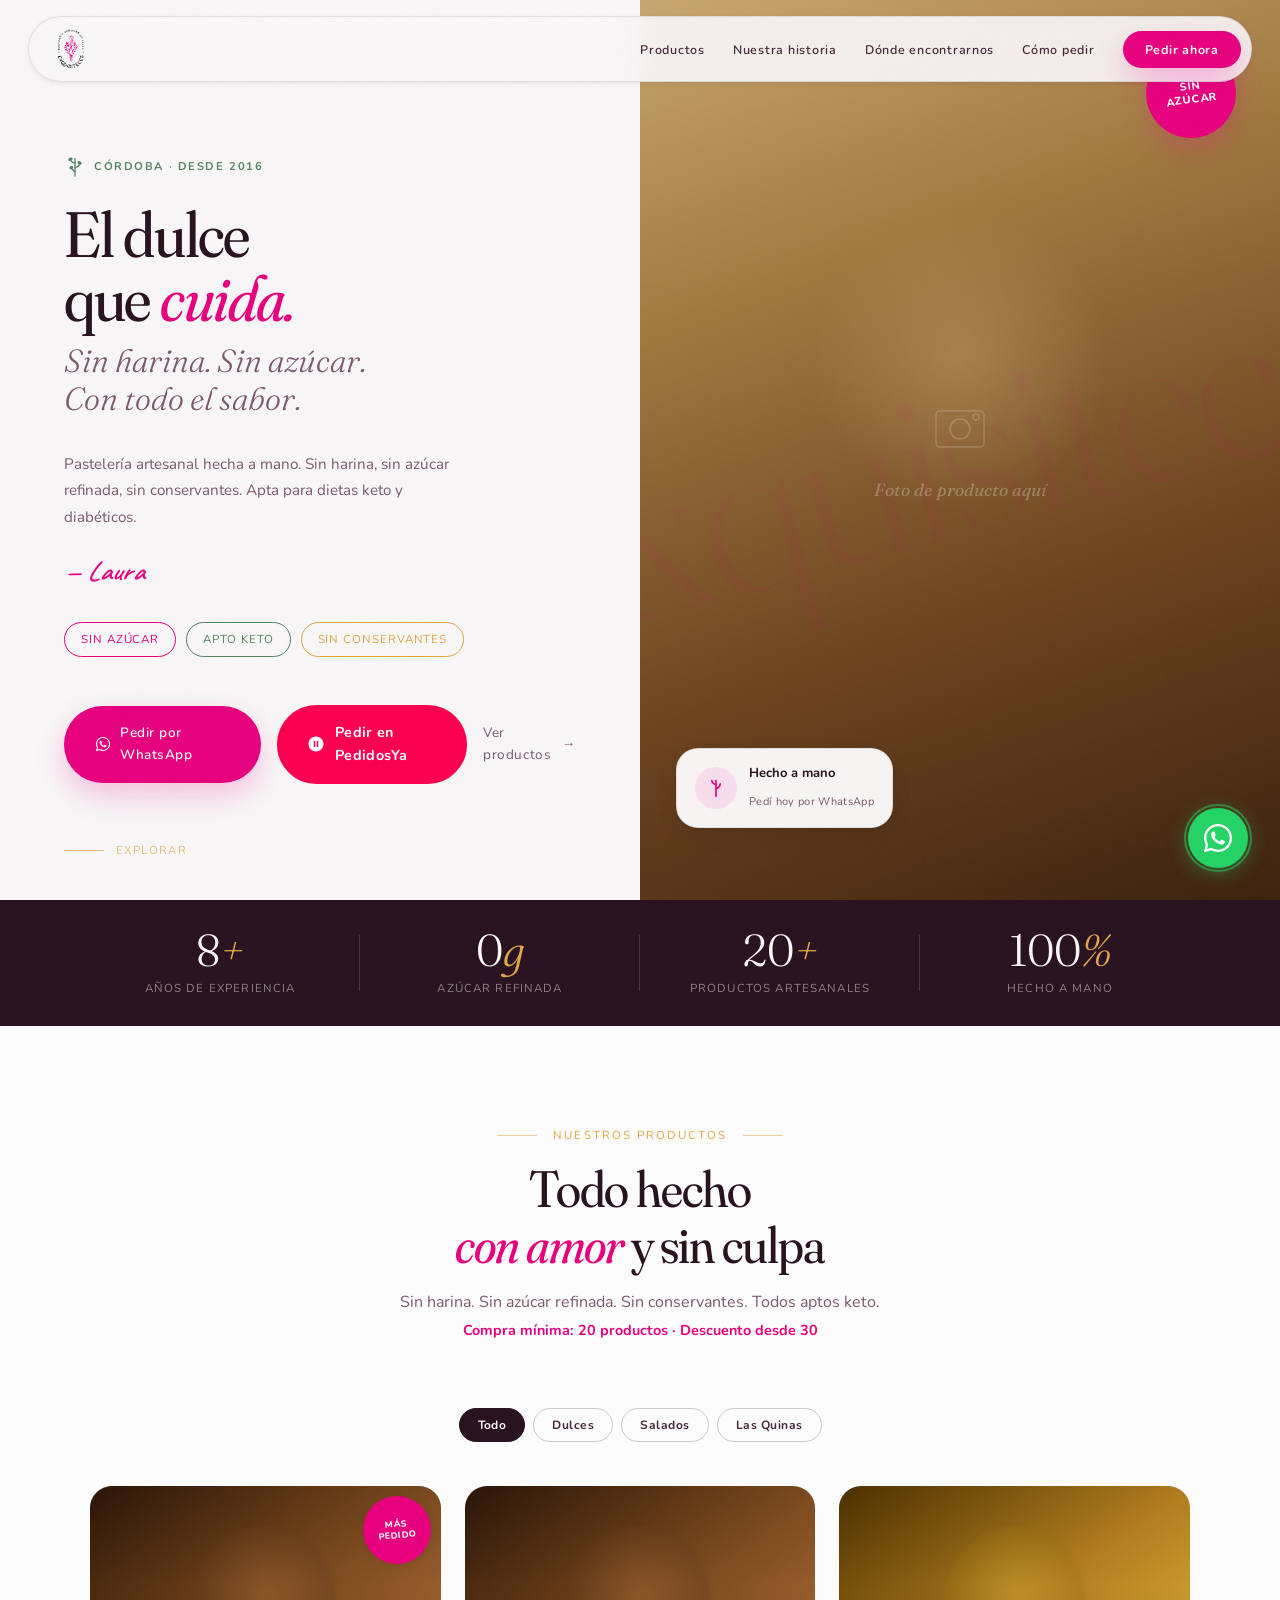
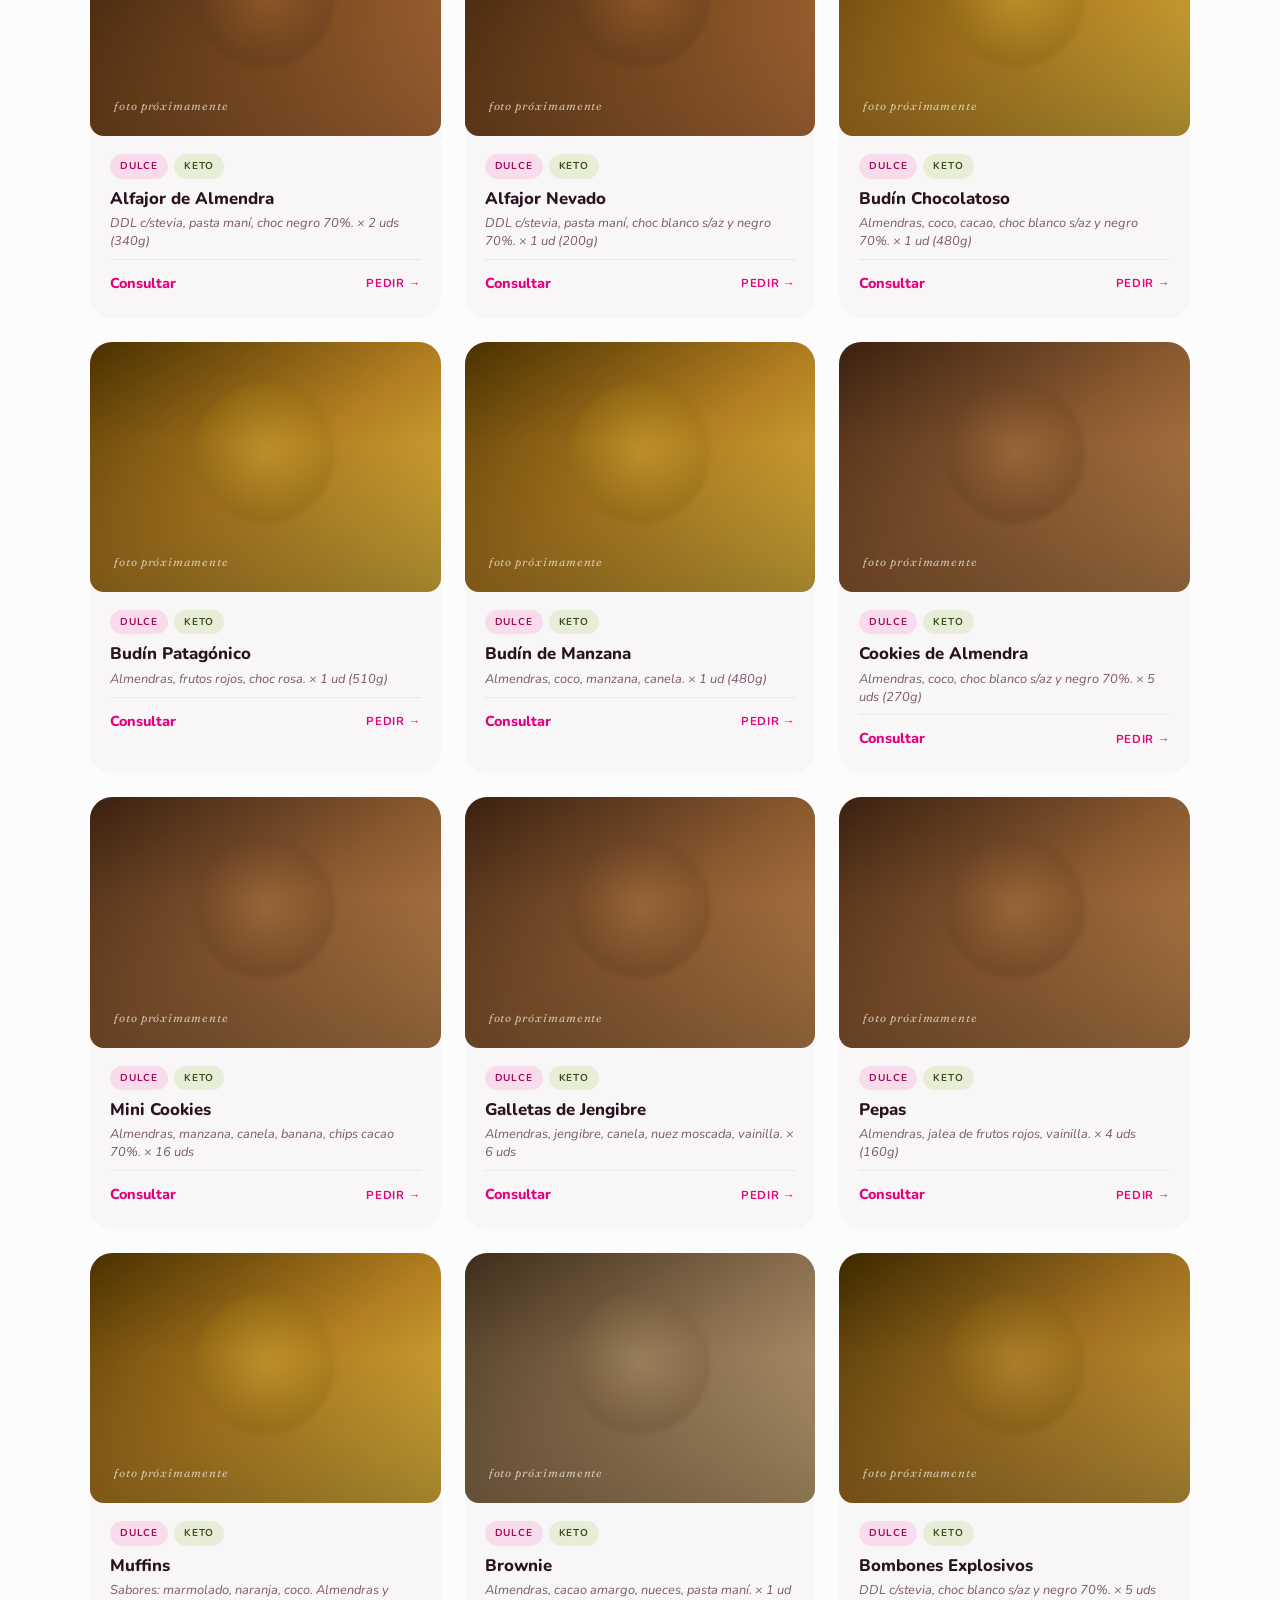
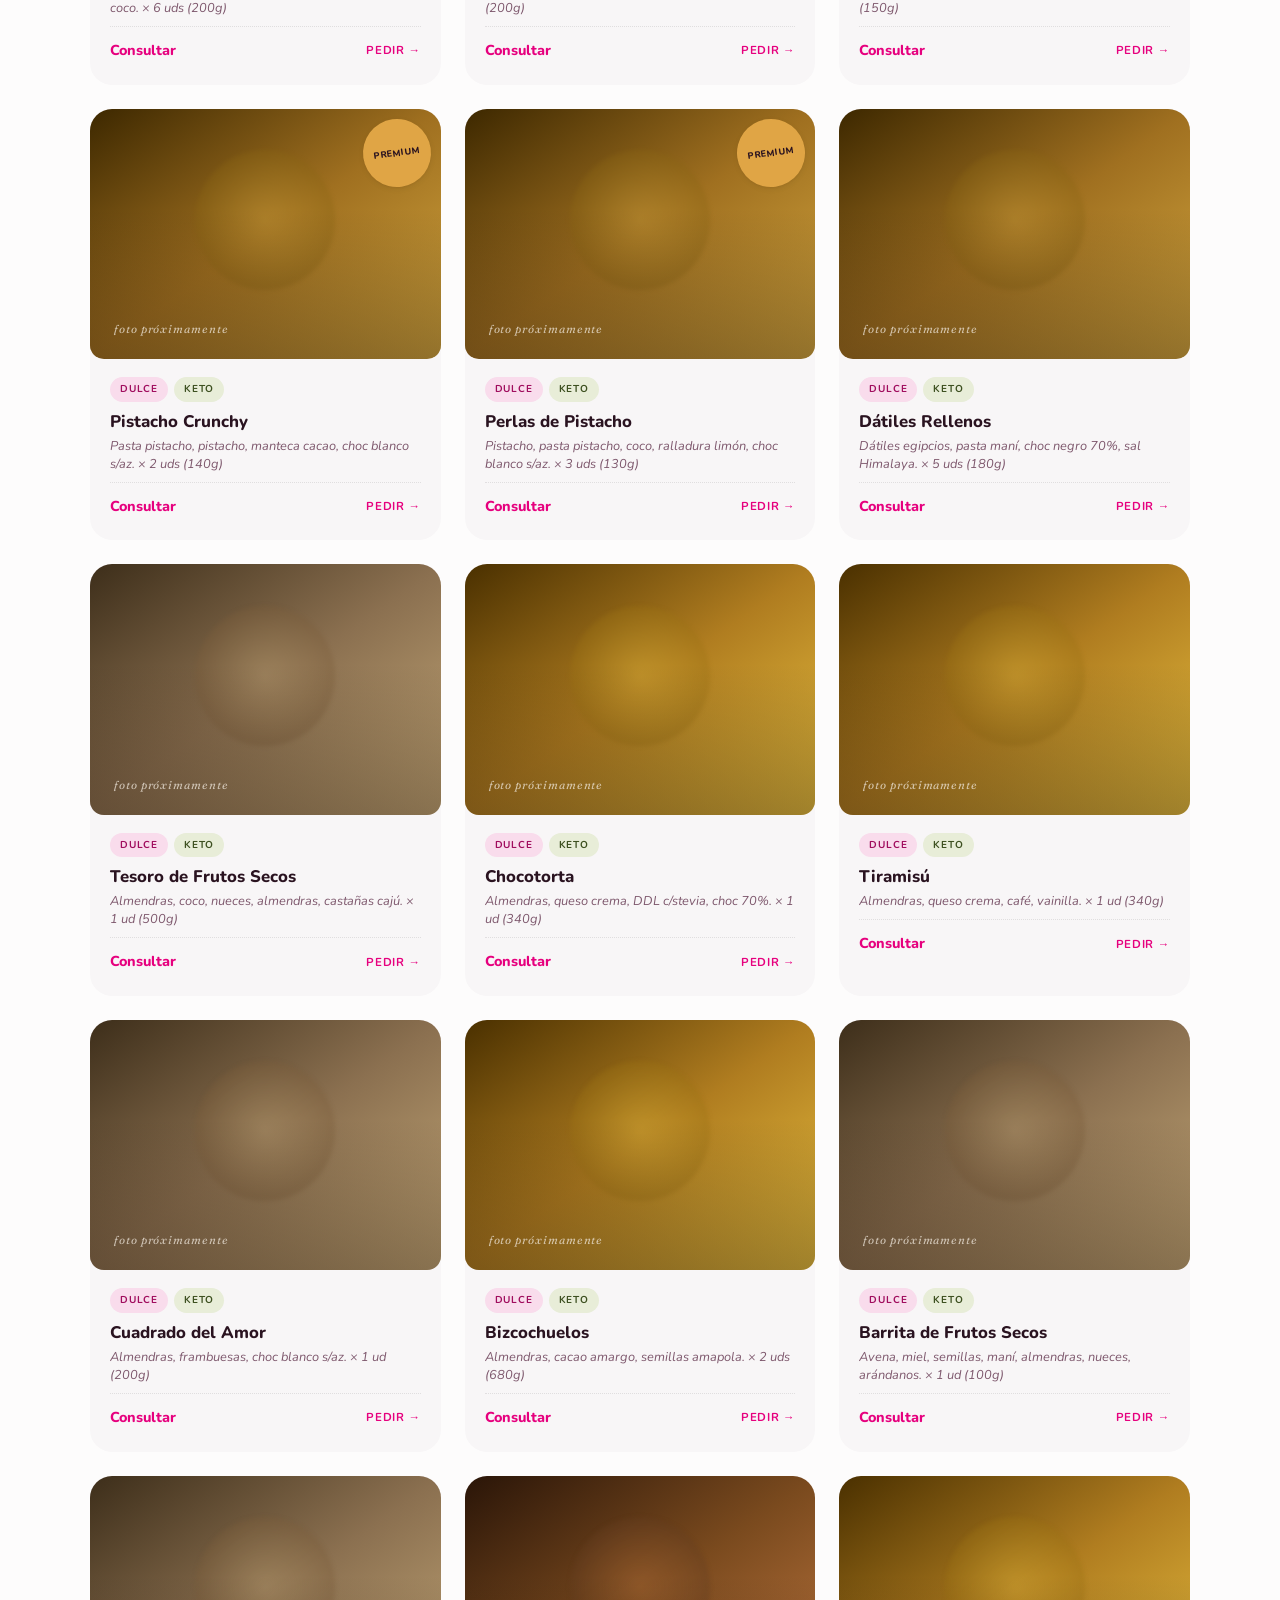
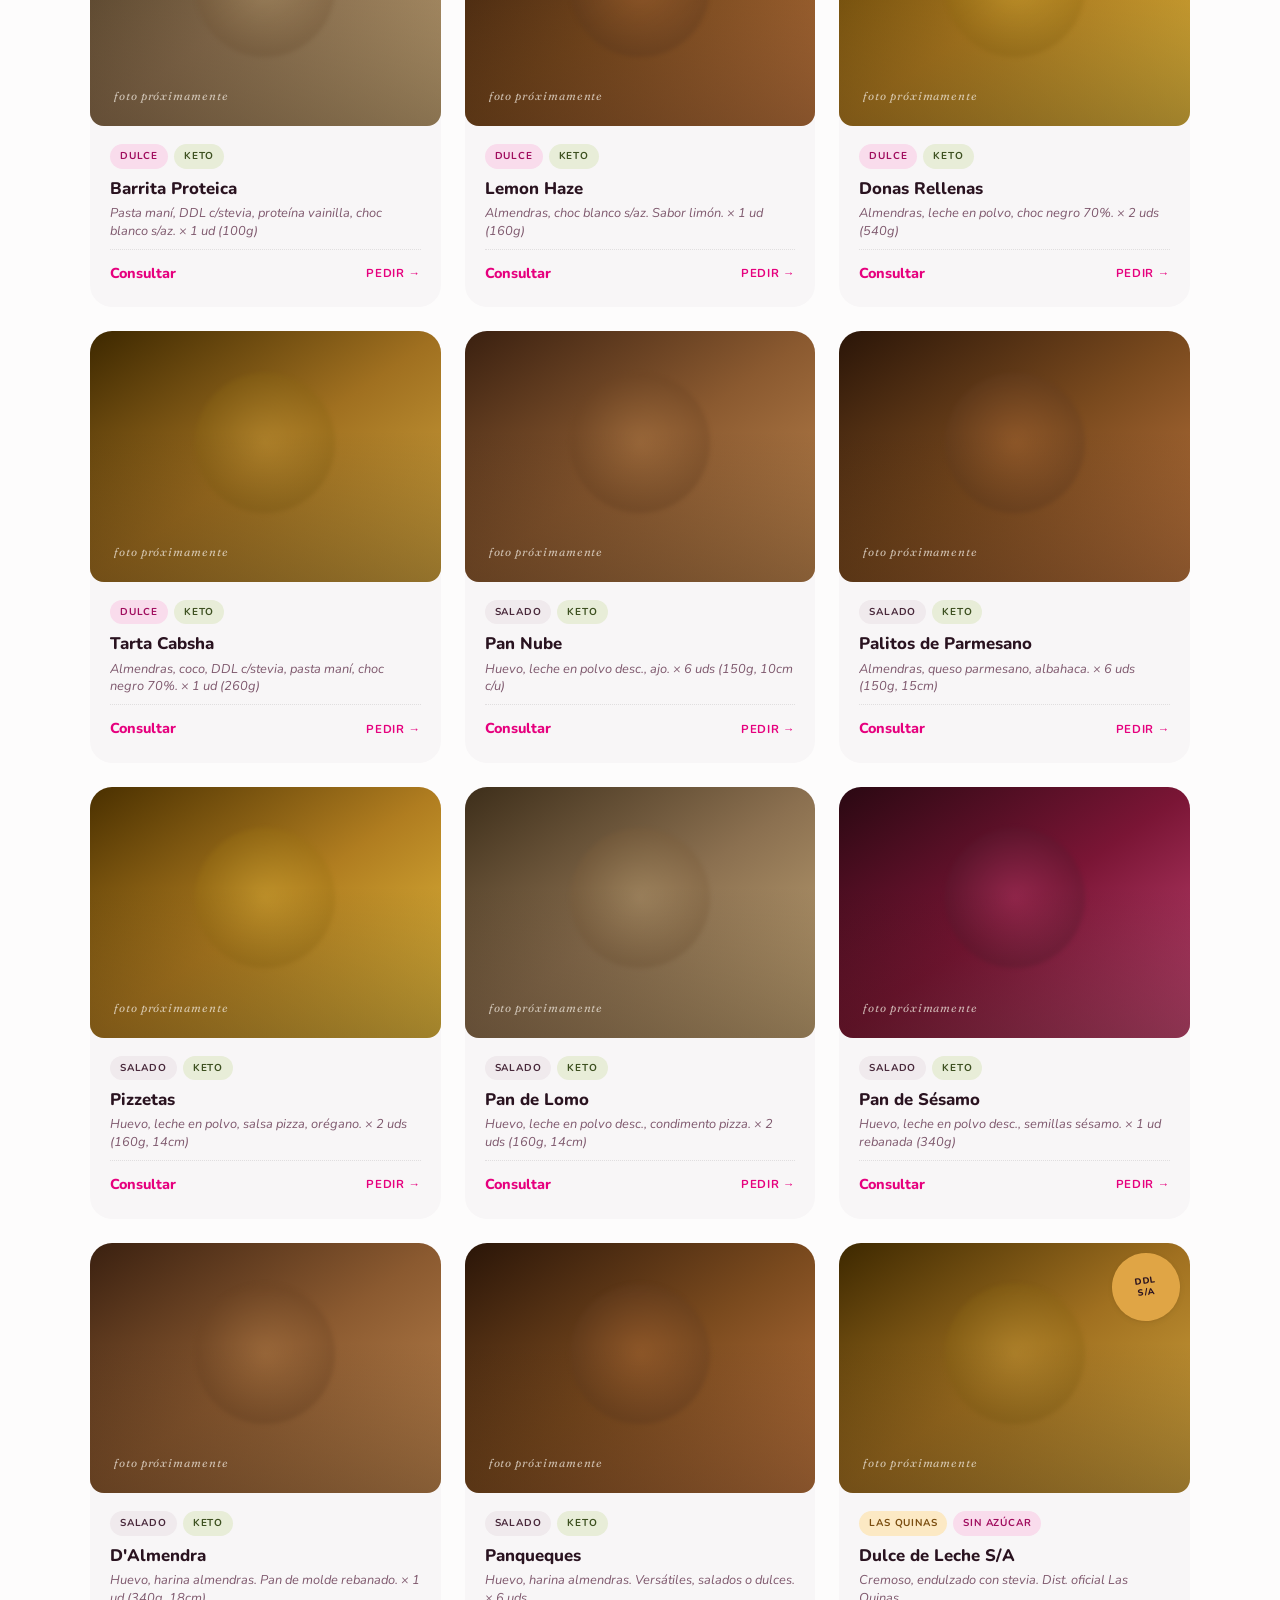
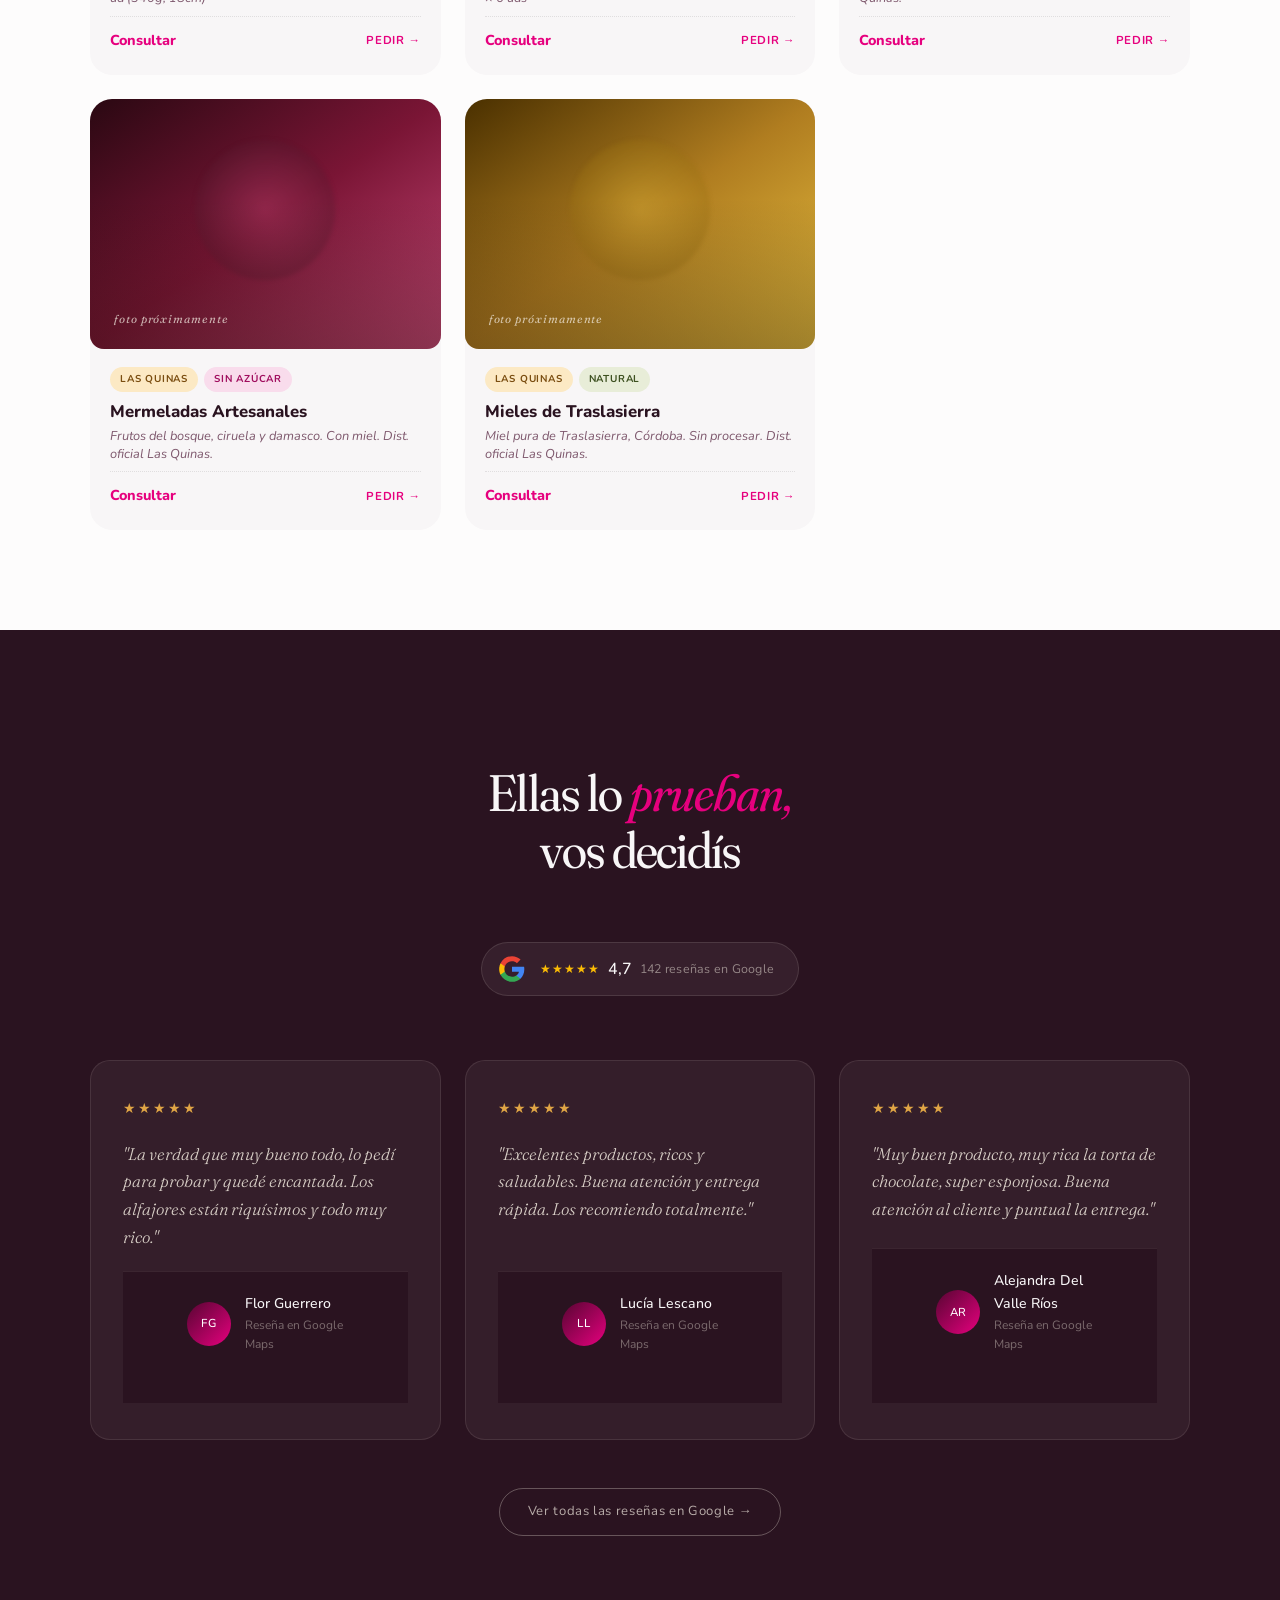
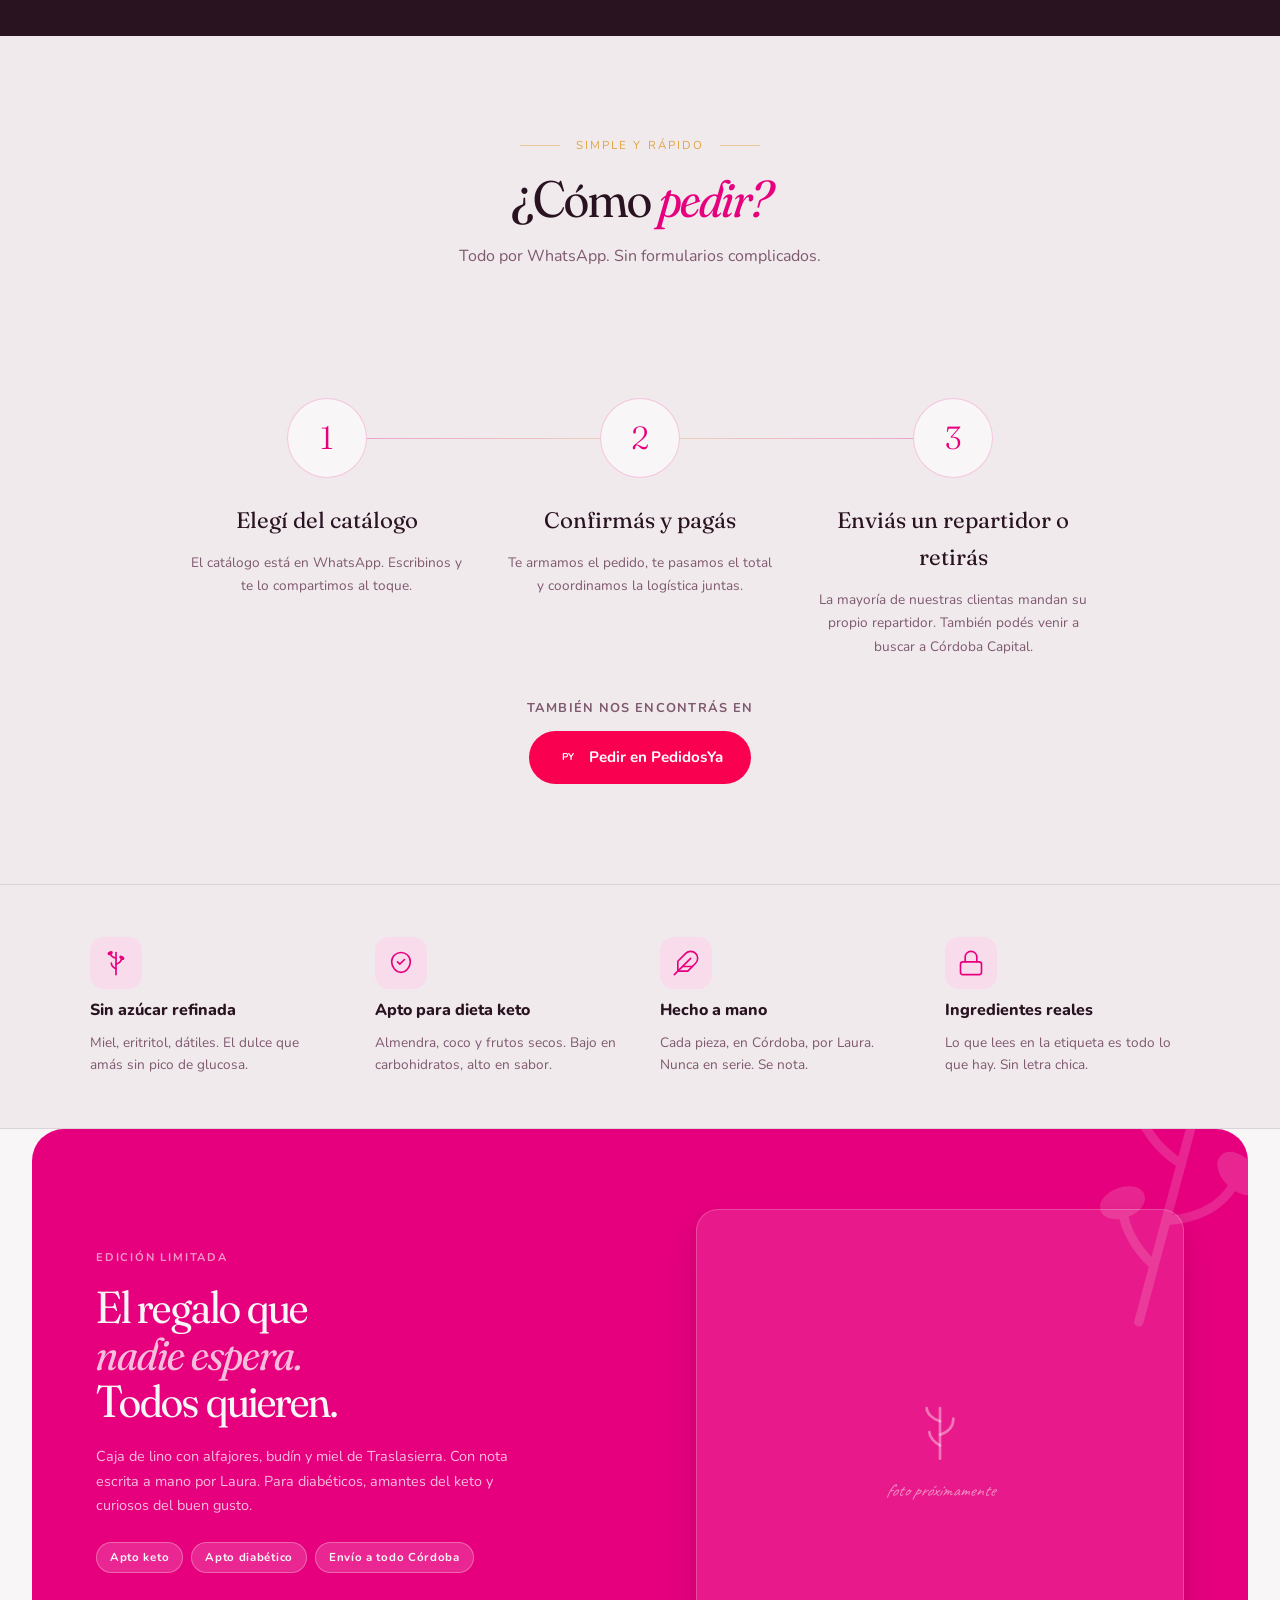
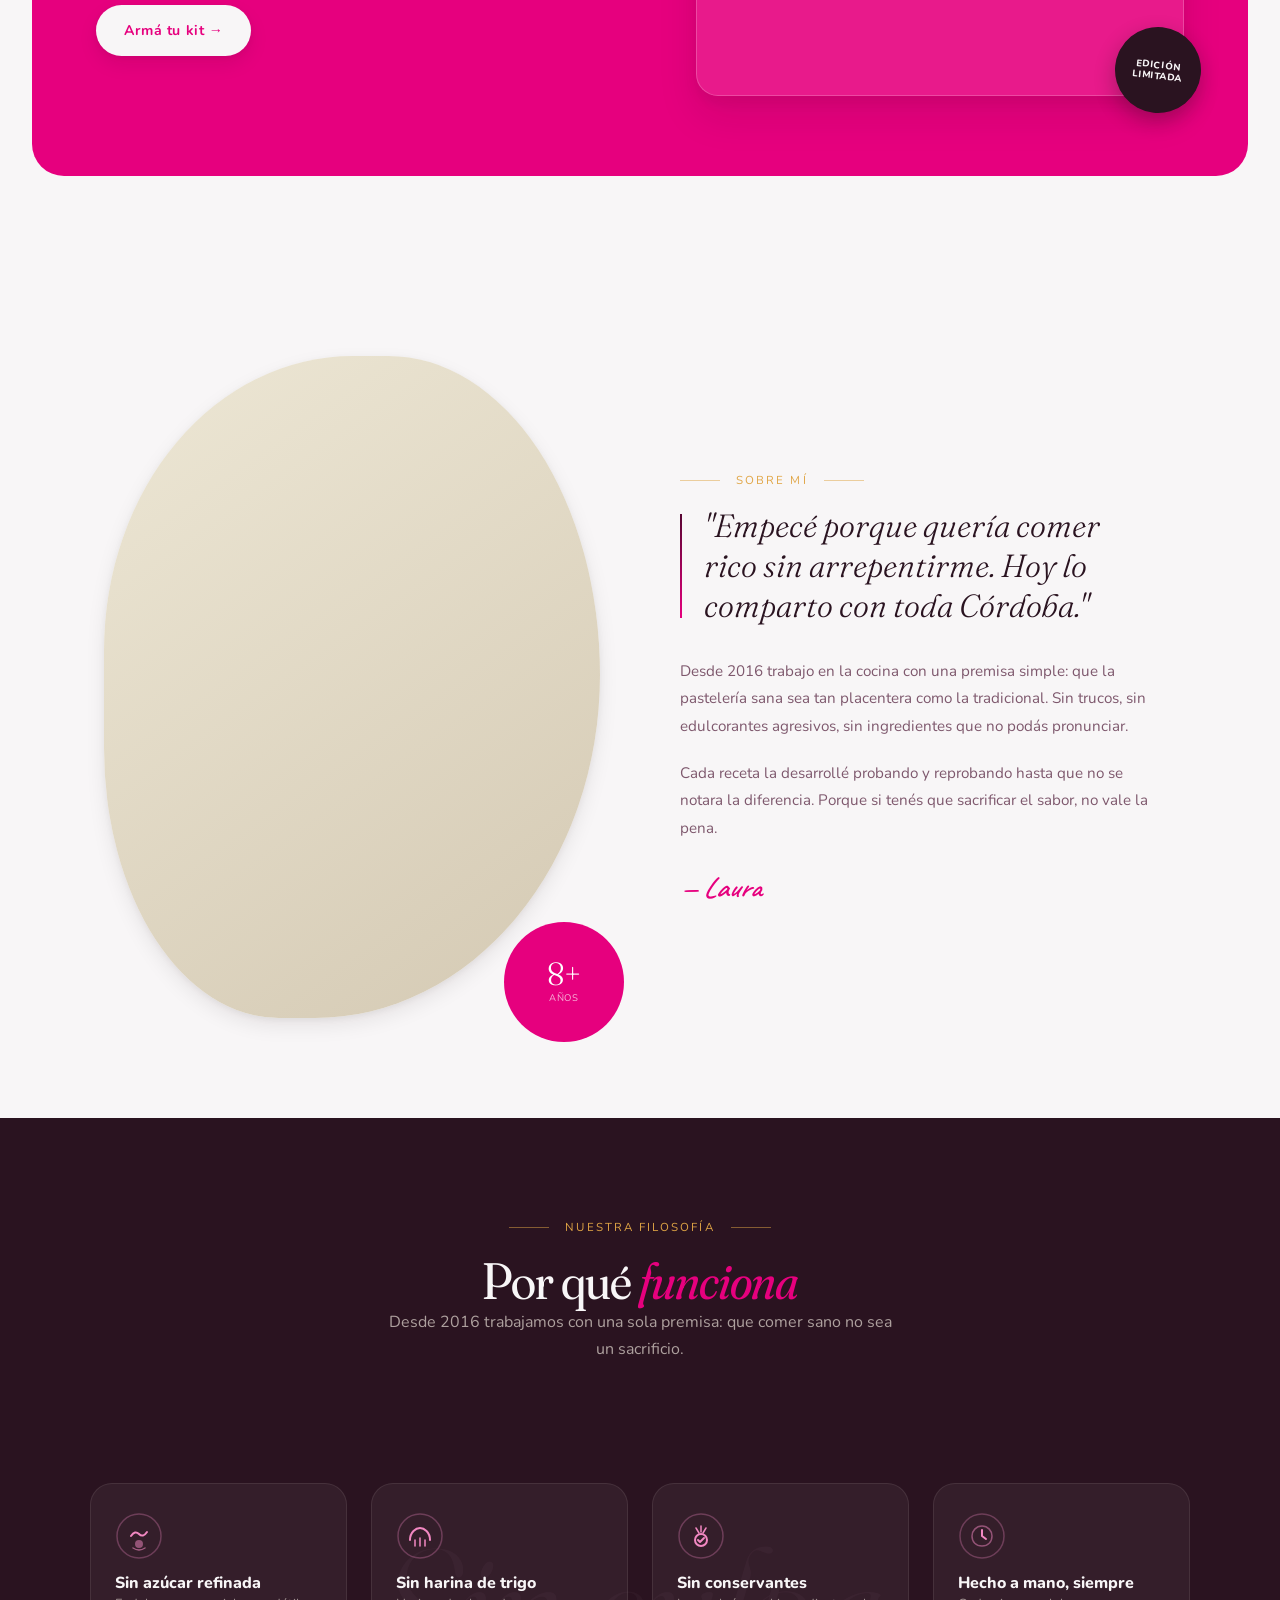
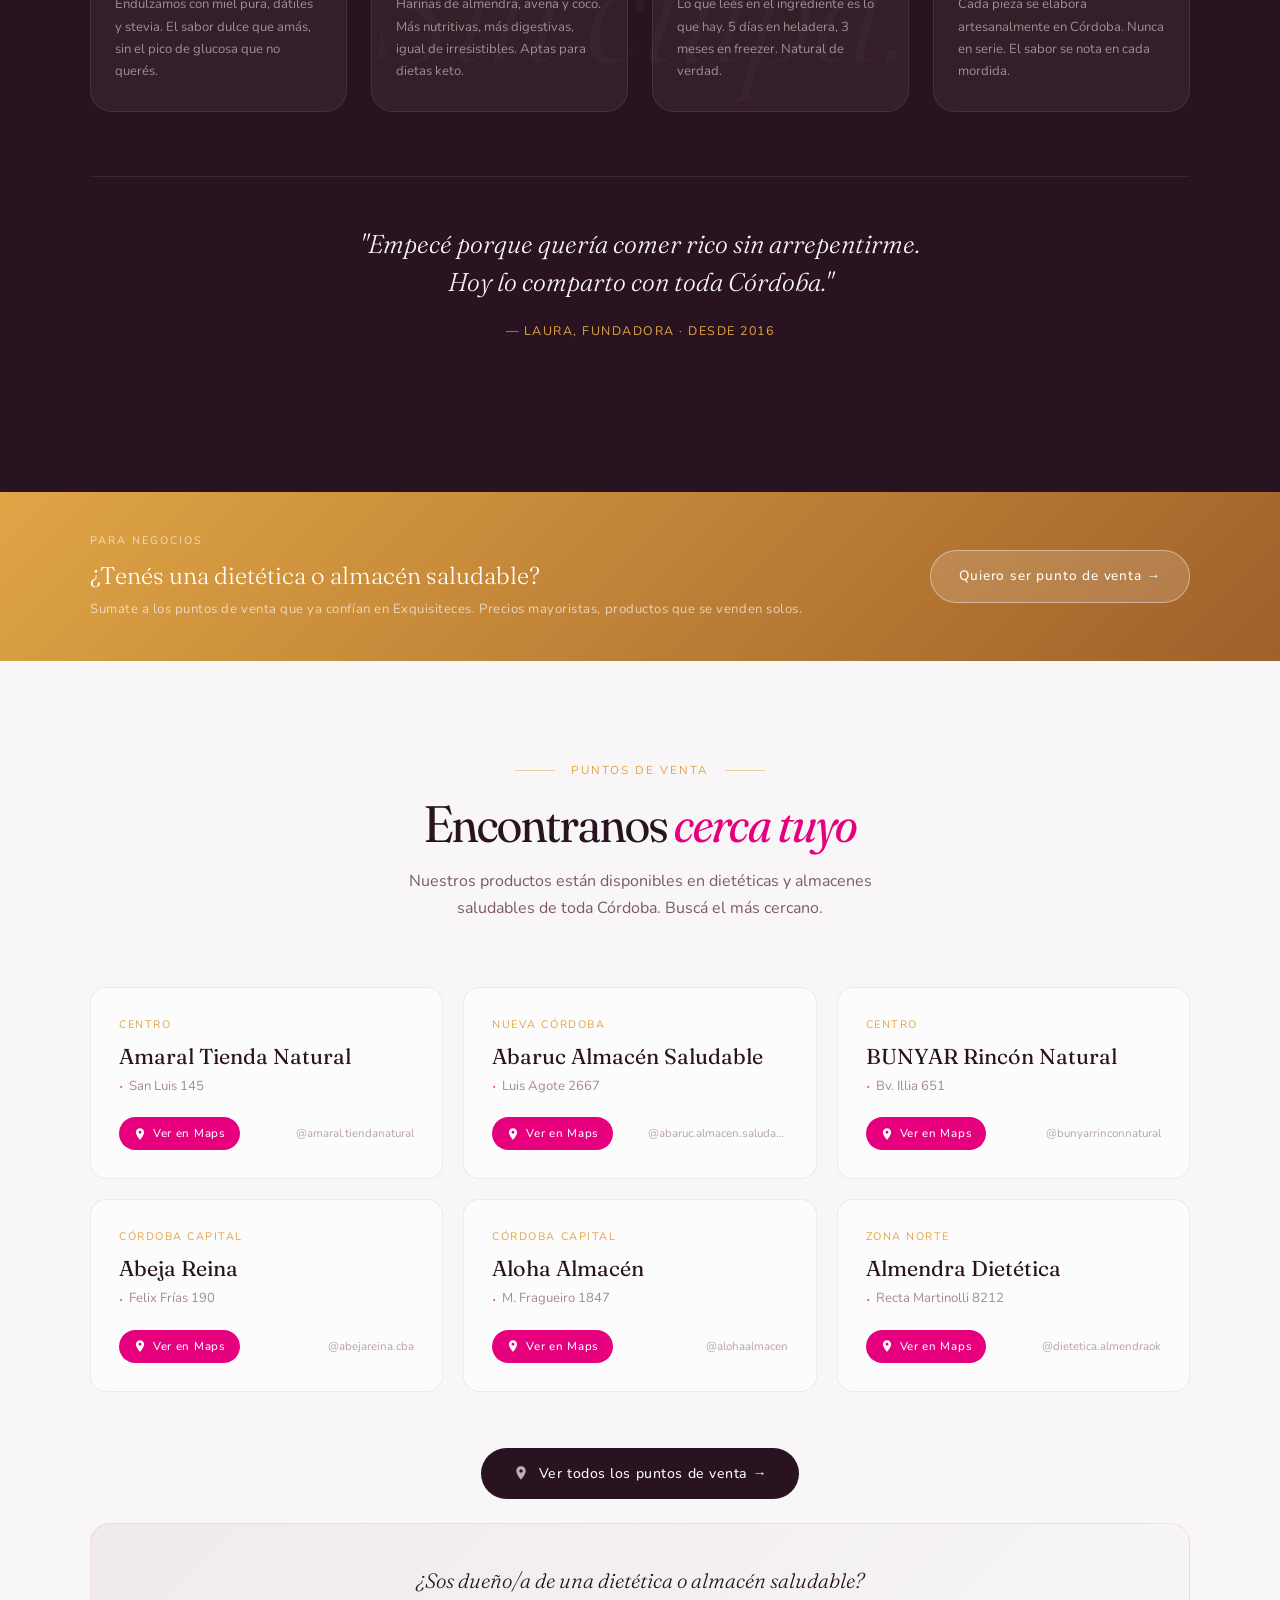
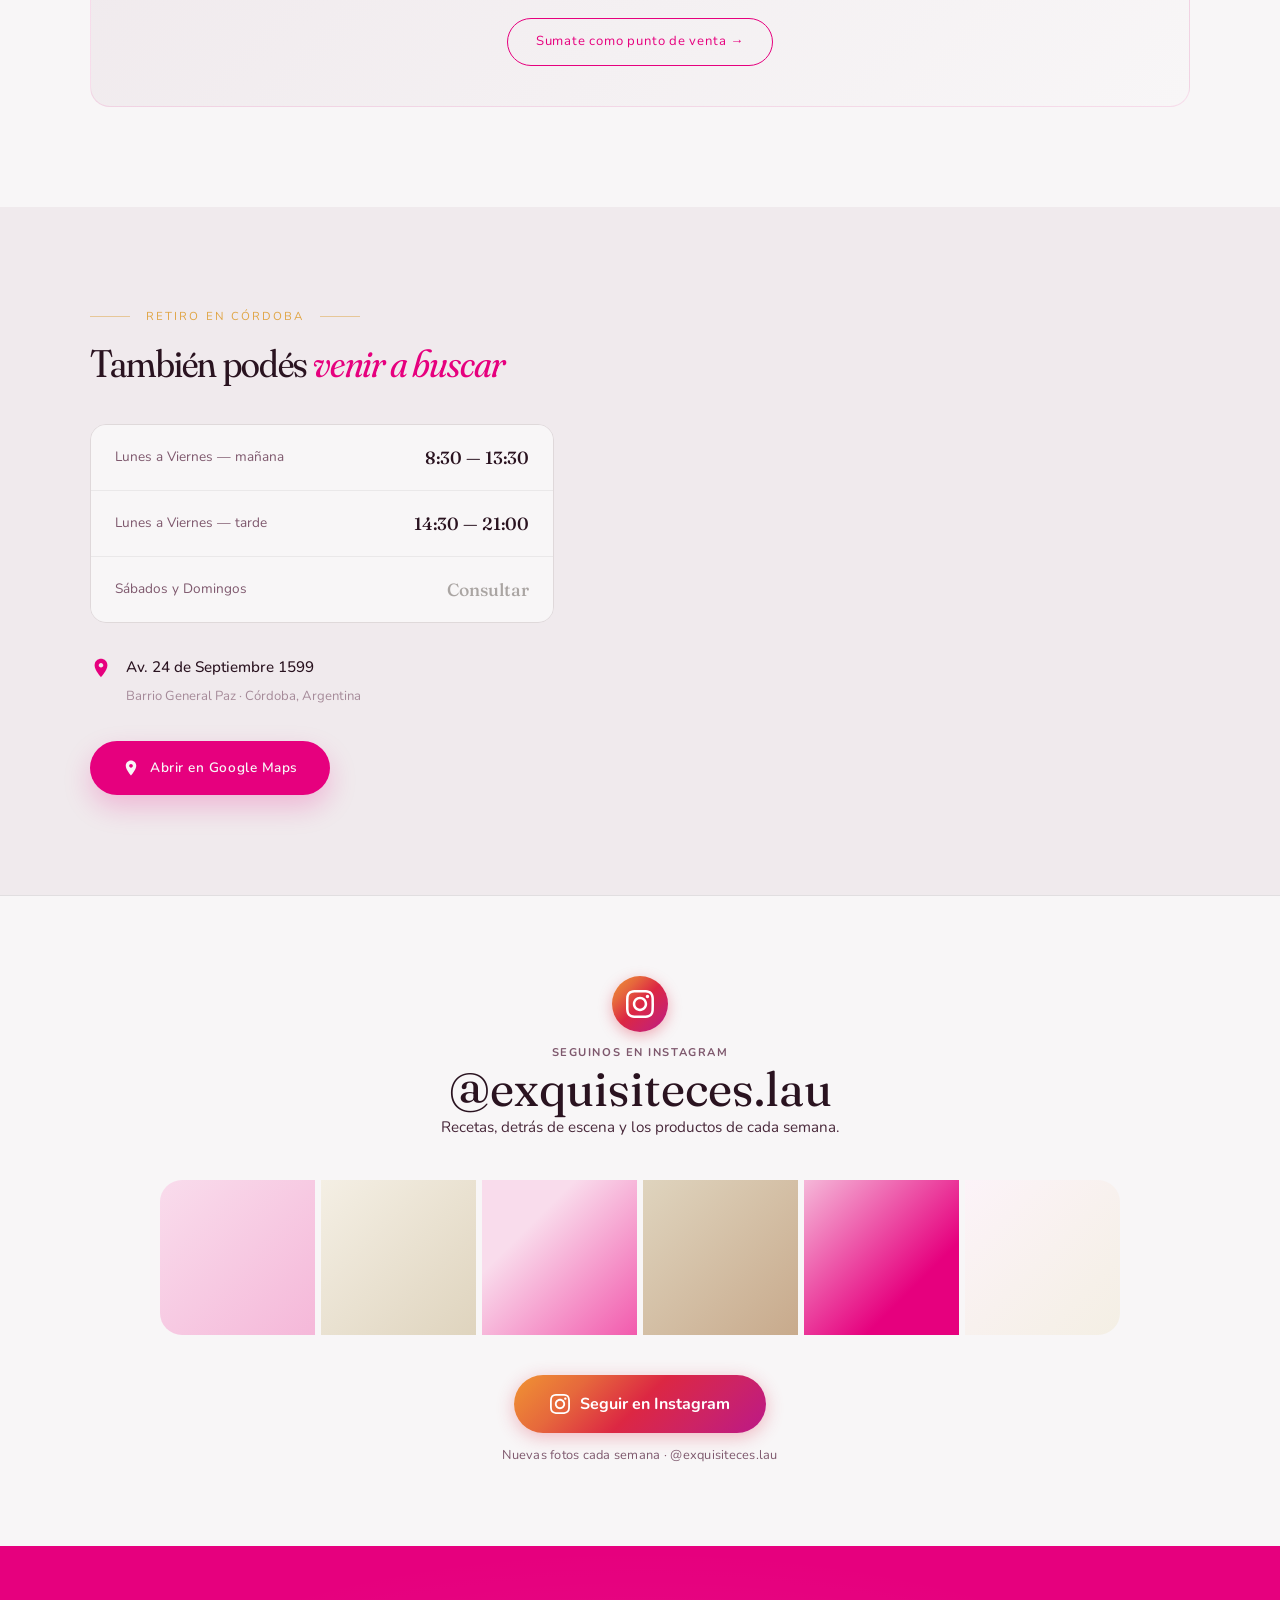
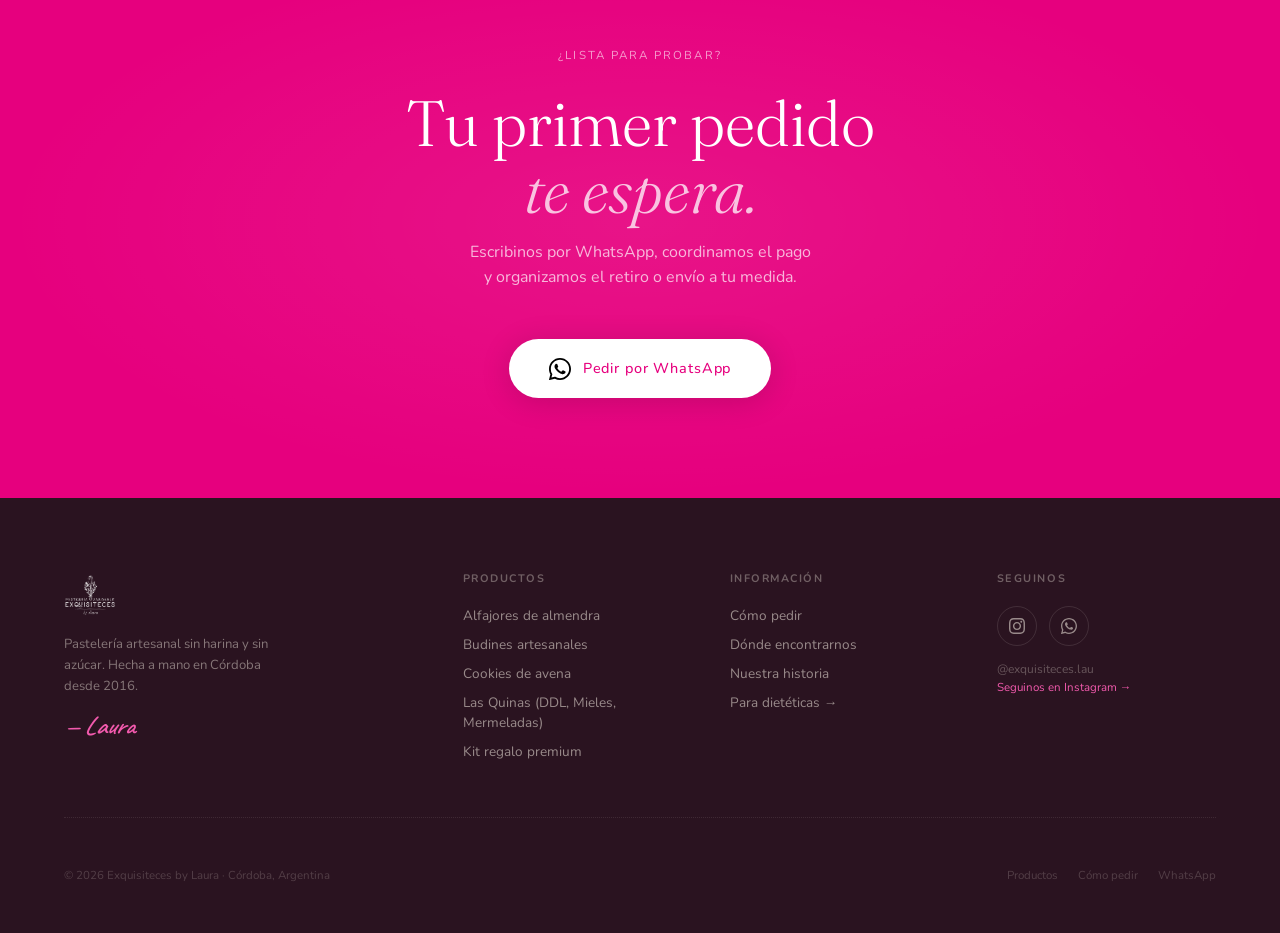
==== commit 4944fc9f: "Fase 2: Instagram section + PedidosYa hero + design polish Co-Authored-By: Claude Sonnet 4.6 <norepl" ====
--- a/index.html
+++ b/index.html
@@ -702,6 +702,144 @@
       100% { transform: translateX(100%); }
     }
 
+    /* ── BTN PEDIDOSYA ──────────────────────────────────── */
+    .btn-pedidosya {
+      display: inline-flex;
+      align-items: center;
+      gap: 10px;
+      background: #FA0050;
+      color: #fff;
+      border: 2px solid #FA0050;
+      padding: 14px 28px;
+      border-radius: var(--r-pill);
+      font-weight: 700;
+      font-size: 0.9rem;
+      letter-spacing: 0.02em;
+      transition: all var(--dur-med) var(--ease-soft);
+      text-decoration: none;
+    }
+    .btn-pedidosya:hover {
+      background: #d4003e;
+      border-color: #d4003e;
+      transform: translateY(-2px);
+      box-shadow: 0 8px 20px rgba(250,0,80,0.3);
+    }
+    .btn-pedidosya svg { flex-shrink: 0; }
+
+    /* ── INSTAGRAM SECTION ──────────────────────────────── */
+    .ig-section {
+      background: var(--cream);
+      padding: 80px 40px;
+      border-top: 1px solid var(--border);
+    }
+    .ig-section-inner {
+      max-width: 960px;
+      margin: 0 auto;
+      display: flex;
+      flex-direction: column;
+      align-items: center;
+      gap: 40px;
+    }
+    .ig-header {
+      display: flex;
+      flex-direction: column;
+      align-items: center;
+      gap: 12px;
+      text-align: center;
+    }
+    .ig-avatar {
+      width: 56px;
+      height: 56px;
+      background: linear-gradient(135deg, #f09433 0%, #e6683c 25%, #dc2743 50%, #cc2366 75%, #bc1888 100%);
+      border-radius: 50%;
+      display: flex;
+      align-items: center;
+      justify-content: center;
+      color: white;
+      box-shadow: 0 4px 14px rgba(220,39,67,0.35);
+    }
+    .ig-eyebrow {
+      font-size: 0.7rem;
+      font-weight: 700;
+      letter-spacing: 0.14em;
+      text-transform: uppercase;
+      color: var(--ink-mute);
+    }
+    .ig-handle-text {
+      font-family: var(--font-display);
+      font-size: clamp(2rem, 4vw, 3rem);
+      font-weight: 400;
+      color: var(--ink);
+      line-height: 1.1;
+    }
+    .ig-sub {
+      font-size: 0.95rem;
+      color: var(--ink-soft);
+      max-width: 480px;
+      text-align: center;
+      line-height: 1.6;
+    }
+    .ig-grid {
+      display: grid;
+      grid-template-columns: repeat(6, 1fr);
+      gap: 6px;
+      width: 100%;
+      border-radius: var(--r-lg);
+      overflow: hidden;
+    }
+    .ig-post {
+      aspect-ratio: 1;
+      position: relative;
+      overflow: hidden;
+      cursor: pointer;
+    }
+    .ig-post--1 { background: linear-gradient(135deg, #F9DCEC 0%, #F5B8D9 100%); }
+    .ig-post--2 { background: linear-gradient(135deg, #F4EFE4 0%, #DFD4BE 100%); }
+    .ig-post--3 { background: linear-gradient(135deg, #F9DCEC 30%, #F25AAD 100%); }
+    .ig-post--4 { background: linear-gradient(135deg, #DFD4BE 0%, #C8AA8C 100%); }
+    .ig-post--5 { background: linear-gradient(135deg, #F5B8D9 0%, #E6007E 70%); }
+    .ig-post--6 { background: linear-gradient(135deg, #FCF3F8 0%, #F4EFE4 100%); }
+    .ig-post-overlay {
+      position: absolute;
+      inset: 0;
+      display: flex;
+      align-items: center;
+      justify-content: center;
+      opacity: 0;
+      background: rgba(230,0,126,0.6);
+      transition: opacity var(--dur-med) var(--ease-soft);
+    }
+    .ig-post:hover .ig-post-overlay { opacity: 1; }
+    .ig-cta-wrap {
+      display: flex;
+      flex-direction: column;
+      align-items: center;
+      gap: 12px;
+    }
+    .btn-ig-follow {
+      display: inline-flex;
+      align-items: center;
+      gap: 10px;
+      background: linear-gradient(135deg, #f09433 0%, #e6683c 25%, #dc2743 50%, #cc2366 75%, #bc1888 100%);
+      color: #fff;
+      padding: 16px 36px;
+      border-radius: var(--r-pill);
+      font-weight: 700;
+      font-size: 1rem;
+      transition: all var(--dur-med) var(--ease-soft);
+      text-decoration: none;
+      box-shadow: 0 4px 18px rgba(220,39,67,0.3);
+    }
+    .btn-ig-follow:hover {
+      transform: translateY(-2px);
+      box-shadow: 0 8px 28px rgba(220,39,67,0.45);
+    }
+    .ig-cta-note {
+      font-size: 0.8rem;
+      color: var(--ink-mute);
+      letter-spacing: 0.02em;
+    }
+
     /* ── STATS BAR ───────────────────────────────────────── */
     .stats-bar {
       background: var(--espresso);
@@ -2412,6 +2550,12 @@
       /* ── WhatsApp flotante ── */
       .whatsapp-float { bottom: 20px; right: 16px; }
       .whatsapp-float a { width: 52px; height: 52px; }
+
+      /* ── Mobile PedidosYa + Instagram ── */
+      .btn-pedidosya { width: 100%; justify-content: center; }
+      .ig-grid { grid-template-columns: repeat(3, 1fr); }
+      .ig-section { padding: 60px 20px; }
+      .ig-handle-text { font-size: 1.8rem; }
     }
 
     /* ── Extra small (iPhone SE 375px) ── */
@@ -2496,6 +2640,10 @@
           <svg viewBox="0 0 24 24" fill="currentColor"><path d="M17.472 14.382c-.297-.149-1.758-.867-2.03-.967-.273-.099-.471-.148-.67.15-.197.297-.767.966-.94 1.164-.173.199-.347.223-.644.075-.297-.15-1.255-.463-2.39-1.475-.883-.788-1.48-1.761-1.653-2.059-.173-.297-.018-.458.13-.606.134-.133.298-.347.446-.52.149-.174.198-.298.298-.497.099-.198.05-.371-.025-.52-.075-.149-.669-1.612-.916-2.207-.242-.579-.487-.5-.669-.51-.173-.008-.371-.01-.57-.01-.198 0-.52.074-.792.372-.272.297-1.04 1.016-1.04 2.479 0 1.462 1.065 2.875 1.213 3.074.149.198 2.096 3.2 5.077 4.487.709.306 1.262.489 1.694.625.712.227 1.36.195 1.871.118.571-.085 1.758-.719 2.006-1.413.248-.694.248-1.289.173-1.413-.074-.124-.272-.198-.57-.347z"/><path d="M12 0C5.373 0 0 5.373 0 12c0 2.126.556 4.122 1.528 5.859L.063 23.447a.5.5 0 0 0 .49.617l5.791-1.499A11.946 11.946 0 0 0 12 24c6.627 0 12-5.373 12-12S18.627 0 12 0zm0 22c-1.892 0-3.655-.516-5.168-1.411l-.368-.219-3.818.988.999-3.714-.241-.373A9.943 9.943 0 0 1 2 12C2 6.477 6.477 2 12 2s10 4.477 10 10-4.477 10-10 10z"/></svg>
           Pedir por WhatsApp
         </a>
+        <a href="https://www.pedidosya.com.ar/restaurantes/cordoba/exquisiteces-lau-pasteleria-saludable-sin-harina-y-sin-azucar-b8acfcb4-9830-4b6e-b191-2067a5a1116a-menu" target="_blank" rel="noopener" class="btn-pedidosya">
+          <svg width="18" height="18" viewBox="0 0 24 24" fill="currentColor"><path d="M12 2C6.48 2 2 6.48 2 12s4.48 10 10 10 10-4.48 10-10S17.52 2 12 2zm-1 14H9V8h2v8zm4 0h-2V8h2v8z"/></svg>
+          Pedir en PedidosYa
+        </a>
         <a href="#productos" class="btn-secondary">Ver productos</a>
       </div>
 
@@ -3431,6 +3579,42 @@
             title="Ubicación Exquisiteces by Laura">
           </iframe>
         </div>
+      </div>
+
+    </div>
+  </section>
+
+  <!-- INSTAGRAM -->
+  <section class="ig-section" id="instagram" aria-labelledby="ig-title">
+    <div class="ig-section-inner">
+
+      <div class="ig-header reveal">
+        <div class="ig-avatar" aria-hidden="true">
+          <svg viewBox="0 0 24 24" fill="currentColor" width="28" height="28"><path d="M12 2.163c3.204 0 3.584.012 4.85.07 3.252.148 4.771 1.691 4.919 4.919.058 1.265.069 1.645.069 4.849 0 3.205-.012 3.584-.069 4.849-.149 3.225-1.664 4.771-4.919 4.919-1.266.058-1.644.07-4.85.07-3.204 0-3.584-.012-4.849-.07-3.26-.149-4.771-1.699-4.919-4.92-.058-1.265-.07-1.644-.07-4.849 0-3.204.013-3.583.07-4.849.149-3.227 1.664-4.771 4.919-4.919 1.266-.057 1.645-.069 4.849-.069zm0-2.163c-3.259 0-3.667.014-4.947.072-4.358.2-6.78 2.618-6.98 6.98-.059 1.281-.073 1.689-.073 4.948 0 3.259.014 3.668.072 4.948.2 4.358 2.618 6.78 6.98 6.98 1.281.058 1.689.072 4.948.072 3.259 0 3.668-.014 4.948-.072 4.354-.2 6.782-2.618 6.979-6.98.059-1.28.073-1.689.073-4.948 0-3.259-.014-3.667-.072-4.947-.196-4.354-2.617-6.78-6.979-6.98-1.281-.059-1.69-.073-4.949-.073zm0 5.838c-3.403 0-6.162 2.759-6.162 6.162s2.759 6.163 6.162 6.163 6.162-2.759 6.162-6.163c0-3.403-2.759-6.162-6.162-6.162zm0 10.162c-2.209 0-4-1.79-4-4 0-2.209 1.791-4 4-4s4 1.791 4 4c0 2.21-1.791 4-4 4zm6.406-11.845c-.796 0-1.441.645-1.441 1.44s.645 1.44 1.441 1.44c.795 0 1.439-.645 1.439-1.44s-.644-1.44-1.439-1.44z"/></svg>
+        </div>
+        <div class="ig-handle-wrap">
+          <p class="ig-eyebrow">Seguinos en Instagram</p>
+          <h2 class="ig-handle-text" id="ig-title">@exquisiteces.lau</h2>
+          <p class="ig-sub">Recetas, detrás de escena y los productos de cada semana.</p>
+        </div>
+      </div>
+
+      <!-- Grid de posts placeholder -->
+      <div class="ig-grid" aria-hidden="true">
+        <div class="ig-post ig-post--1 reveal"><div class="ig-post-overlay"><svg viewBox="0 0 24 24" fill="white" width="20"><path d="M12 2.163c3.204 0 3.584.012 4.85.07 3.252.148 4.771 1.691 4.919 4.919.058 1.265.069 1.645.069 4.849 0 3.205-.012 3.584-.069 4.849-.149 3.225-1.664 4.771-4.919 4.919-1.266.058-1.644.07-4.85.07-3.204 0-3.584-.012-4.849-.07-3.26-.149-4.771-1.699-4.919-4.92-.058-1.265-.07-1.644-.07-4.849 0-3.204.013-3.583.07-4.849.149-3.227 1.664-4.771 4.919-4.919 1.266-.057 1.645-.069 4.849-.069zm0-2.163c-3.259 0-3.667.014-4.947.072-4.358.2-6.78 2.618-6.98 6.98-.059 1.281-.073 1.689-.073 4.948 0 3.259.014 3.668.072 4.948.2 4.358 2.618 6.78 6.98 6.98 1.281.058 1.689.072 4.948.072 3.259 0 3.668-.014 4.948-.072 4.354-.2 6.782-2.618 6.979-6.98.059-1.28.073-1.689.073-4.948 0-3.259-.014-3.667-.072-4.947-.196-4.354-2.617-6.78-6.979-6.98-1.281-.059-1.69-.073-4.949-.073zm0 5.838c-3.403 0-6.162 2.759-6.162 6.162s2.759 6.163 6.162 6.163 6.162-2.759 6.162-6.163c0-3.403-2.759-6.162-6.162-6.162zm0 10.162c-2.209 0-4-1.79-4-4 0-2.209 1.791-4 4-4s4 1.791 4 4c0 2.21-1.791 4-4 4zm6.406-11.845c-.796 0-1.441.645-1.441 1.44s.645 1.44 1.441 1.44c.795 0 1.439-.645 1.439-1.44s-.644-1.44-1.439-1.44z"/></svg></div></div>
+        <div class="ig-post ig-post--2 reveal reveal-delay-1"><div class="ig-post-overlay"><svg viewBox="0 0 24 24" fill="white" width="20"><path d="M12 2.163c3.204 0 3.584.012 4.85.07 3.252.148 4.771 1.691 4.919 4.919.058 1.265.069 1.645.069 4.849 0 3.205-.012 3.584-.069 4.849-.149 3.225-1.664 4.771-4.919 4.919-1.266.058-1.644.07-4.85.07-3.204 0-3.584-.012-4.849-.07-3.26-.149-4.771-1.699-4.919-4.92-.058-1.265-.07-1.644-.07-4.849 0-3.204.013-3.583.07-4.849.149-3.227 1.664-4.771 4.919-4.919 1.266-.057 1.645-.069 4.849-.069zm0-2.163c-3.259 0-3.667.014-4.947.072-4.358.2-6.78 2.618-6.98 6.98-.059 1.281-.073 1.689-.073 4.948 0 3.259.014 3.668.072 4.948.2 4.358 2.618 6.78 6.98 6.98 1.281.058 1.689.072 4.948.072 3.259 0 3.668-.014 4.948-.072 4.354-.2 6.782-2.618 6.979-6.98.059-1.28.073-1.689.073-4.948 0-3.259-.014-3.667-.072-4.947-.196-4.354-2.617-6.78-6.979-6.98-1.281-.059-1.69-.073-4.949-.073zm0 5.838c-3.403 0-6.162 2.759-6.162 6.162s2.759 6.163 6.162 6.163 6.162-2.759 6.162-6.163c0-3.403-2.759-6.162-6.162-6.162zm0 10.162c-2.209 0-4-1.79-4-4 0-2.209 1.791-4 4-4s4 1.791 4 4c0 2.21-1.791 4-4 4zm6.406-11.845c-.796 0-1.441.645-1.441 1.44s.645 1.44 1.441 1.44c.795 0 1.439-.645 1.439-1.44s-.644-1.44-1.439-1.44z"/></svg></div></div>
+        <div class="ig-post ig-post--3 reveal reveal-delay-2"><div class="ig-post-overlay"><svg viewBox="0 0 24 24" fill="white" width="20"><path d="M12 2.163c3.204 0 3.584.012 4.85.07 3.252.148 4.771 1.691 4.919 4.919.058 1.265.069 1.645.069 4.849 0 3.205-.012 3.584-.069 4.849-.149 3.225-1.664 4.771-4.919 4.919-1.266.058-1.644.07-4.85.07-3.204 0-3.584-.012-4.849-.07-3.26-.149-4.771-1.699-4.919-4.92-.058-1.265-.07-1.644-.07-4.849 0-3.204.013-3.583.07-4.849.149-3.227 1.664-4.771 4.919-4.919 1.266-.057 1.645-.069 4.849-.069zm0-2.163c-3.259 0-3.667.014-4.947.072-4.358.2-6.78 2.618-6.98 6.98-.059 1.281-.073 1.689-.073 4.948 0 3.259.014 3.668.072 4.948.2 4.358 2.618 6.78 6.98 6.98 1.281.058 1.689.072 4.948.072 3.259 0 3.668-.014 4.948-.072 4.354-.2 6.782-2.618 6.979-6.98.059-1.28.073-1.689.073-4.948 0-3.259-.014-3.667-.072-4.947-.196-4.354-2.617-6.78-6.979-6.98-1.281-.059-1.69-.073-4.949-.073zm0 5.838c-3.403 0-6.162 2.759-6.162 6.162s2.759 6.163 6.162 6.163 6.162-2.759 6.162-6.163c0-3.403-2.759-6.162-6.162-6.162zm0 10.162c-2.209 0-4-1.79-4-4 0-2.209 1.791-4 4-4s4 1.791 4 4c0 2.21-1.791 4-4 4zm6.406-11.845c-.796 0-1.441.645-1.441 1.44s.645 1.44 1.441 1.44c.795 0 1.439-.645 1.439-1.44s-.644-1.44-1.439-1.44z"/></svg></div></div>
+        <div class="ig-post ig-post--4 reveal reveal-delay-1"><div class="ig-post-overlay"><svg viewBox="0 0 24 24" fill="white" width="20"><path d="M12 2.163c3.204 0 3.584.012 4.85.07 3.252.148 4.771 1.691 4.919 4.919.058 1.265.069 1.645.069 4.849 0 3.205-.012 3.584-.069 4.849-.149 3.225-1.664 4.771-4.919 4.919-1.266.058-1.644.07-4.85.07-3.204 0-3.584-.012-4.849-.07-3.26-.149-4.771-1.699-4.919-4.92-.058-1.265-.07-1.644-.07-4.849 0-3.204.013-3.583.07-4.849.149-3.227 1.664-4.771 4.919-4.919 1.266-.057 1.645-.069 4.849-.069zm0-2.163c-3.259 0-3.667.014-4.947.072-4.358.2-6.78 2.618-6.98 6.98-.059 1.281-.073 1.689-.073 4.948 0 3.259.014 3.668.072 4.948.2 4.358 2.618 6.78 6.98 6.98 1.281.058 1.689.072 4.948.072 3.259 0 3.668-.014 4.948-.072 4.354-.2 6.782-2.618 6.979-6.98.059-1.28.073-1.689.073-4.948 0-3.259-.014-3.667-.072-4.947-.196-4.354-2.617-6.78-6.979-6.98-1.281-.059-1.69-.073-4.949-.073zm0 5.838c-3.403 0-6.162 2.759-6.162 6.162s2.759 6.163 6.162 6.163 6.162-2.759 6.162-6.163c0-3.403-2.759-6.162-6.162-6.162zm0 10.162c-2.209 0-4-1.79-4-4 0-2.209 1.791-4 4-4s4 1.791 4 4c0 2.21-1.791 4-4 4zm6.406-11.845c-.796 0-1.441.645-1.441 1.44s.645 1.44 1.441 1.44c.795 0 1.439-.645 1.439-1.44s-.644-1.44-1.439-1.44z"/></svg></div></div>
+        <div class="ig-post ig-post--5 reveal reveal-delay-2"><div class="ig-post-overlay"><svg viewBox="0 0 24 24" fill="white" width="20"><path d="M12 2.163c3.204 0 3.584.012 4.85.07 3.252.148 4.771 1.691 4.919 4.919.058 1.265.069 1.645.069 4.849 0 3.205-.012 3.584-.069 4.849-.149 3.225-1.664 4.771-4.919 4.919-1.266.058-1.644.07-4.85.07-3.204 0-3.584-.012-4.849-.07-3.26-.149-4.771-1.699-4.919-4.92-.058-1.265-.07-1.644-.07-4.849 0-3.204.013-3.583.07-4.849.149-3.227 1.664-4.771 4.919-4.919 1.266-.057 1.645-.069 4.849-.069zm0-2.163c-3.259 0-3.667.014-4.947.072-4.358.2-6.78 2.618-6.98 6.98-.059 1.281-.073 1.689-.073 4.948 0 3.259.014 3.668.072 4.948.2 4.358 2.618 6.78 6.98 6.98 1.281.058 1.689.072 4.948.072 3.259 0 3.668-.014 4.948-.072 4.354-.2 6.782-2.618 6.979-6.98.059-1.28.073-1.689.073-4.948 0-3.259-.014-3.667-.072-4.947-.196-4.354-2.617-6.78-6.979-6.98-1.281-.059-1.69-.073-4.949-.073zm0 5.838c-3.403 0-6.162 2.759-6.162 6.162s2.759 6.163 6.162 6.163 6.162-2.759 6.162-6.163c0-3.403-2.759-6.162-6.162-6.162zm0 10.162c-2.209 0-4-1.79-4-4 0-2.209 1.791-4 4-4s4 1.791 4 4c0 2.21-1.791 4-4 4zm6.406-11.845c-.796 0-1.441.645-1.441 1.44s.645 1.44 1.441 1.44c.795 0 1.439-.645 1.439-1.44s-.644-1.44-1.439-1.44z"/></svg></div></div>
+        <div class="ig-post ig-post--6 reveal reveal-delay-3"><div class="ig-post-overlay"><svg viewBox="0 0 24 24" fill="white" width="20"><path d="M12 2.163c3.204 0 3.584.012 4.85.07 3.252.148 4.771 1.691 4.919 4.919.058 1.265.069 1.645.069 4.849 0 3.205-.012 3.584-.069 4.849-.149 3.225-1.664 4.771-4.919 4.919-1.266.058-1.644.07-4.85.07-3.204 0-3.584-.012-4.849-.07-3.26-.149-4.771-1.699-4.919-4.92-.058-1.265-.07-1.644-.07-4.849 0-3.204.013-3.583.07-4.849.149-3.227 1.664-4.771 4.919-4.919 1.266-.057 1.645-.069 4.849-.069zm0-2.163c-3.259 0-3.667.014-4.947.072-4.358.2-6.78 2.618-6.98 6.98-.059 1.281-.073 1.689-.073 4.948 0 3.259.014 3.668.072 4.948.2 4.358 2.618 6.78 6.98 6.98 1.281.058 1.689.072 4.948.072 3.259 0 3.668-.014 4.948-.072 4.354-.2 6.782-2.618 6.979-6.98.059-1.28.073-1.689.073-4.948 0-3.259-.014-3.667-.072-4.947-.196-4.354-2.617-6.78-6.979-6.98-1.281-.059-1.69-.073-4.949-.073zm0 5.838c-3.403 0-6.162 2.759-6.162 6.162s2.759 6.163 6.162 6.163 6.162-2.759 6.162-6.163c0-3.403-2.759-6.162-6.162-6.162zm0 10.162c-2.209 0-4-1.79-4-4 0-2.209 1.791-4 4-4s4 1.791 4 4c0 2.21-1.791 4-4 4zm6.406-11.845c-.796 0-1.441.645-1.441 1.44s.645 1.44 1.441 1.44c.795 0 1.439-.645 1.439-1.44s-.644-1.44-1.439-1.44z"/></svg></div></div>
+      </div>
+
+      <div class="ig-cta-wrap reveal">
+        <a href="https://www.instagram.com/exquisiteces.lau/" target="_blank" rel="noopener" class="btn-ig-follow">
+          <svg viewBox="0 0 24 24" fill="currentColor" width="20" height="20"><path d="M12 2.163c3.204 0 3.584.012 4.85.07 3.252.148 4.771 1.691 4.919 4.919.058 1.265.069 1.645.069 4.849 0 3.205-.012 3.584-.069 4.849-.149 3.225-1.664 4.771-4.919 4.919-1.266.058-1.644.07-4.85.07-3.204 0-3.584-.012-4.849-.07-3.26-.149-4.771-1.699-4.919-4.92-.058-1.265-.07-1.644-.07-4.849 0-3.204.013-3.583.07-4.849.149-3.227 1.664-4.771 4.919-4.919 1.266-.057 1.645-.069 4.849-.069zm0-2.163c-3.259 0-3.667.014-4.947.072-4.358.2-6.78 2.618-6.98 6.98-.059 1.281-.073 1.689-.073 4.948 0 3.259.014 3.668.072 4.948.2 4.358 2.618 6.78 6.98 6.98 1.281.058 1.689.072 4.948.072 3.259 0 3.668-.014 4.948-.072 4.354-.2 6.782-2.618 6.979-6.98.059-1.28.073-1.689.073-4.948 0-3.259-.014-3.667-.072-4.947-.196-4.354-2.617-6.78-6.979-6.98-1.281-.059-1.69-.073-4.949-.073zm0 5.838c-3.403 0-6.162 2.759-6.162 6.162s2.759 6.163 6.162 6.163 6.162-2.759 6.162-6.163c0-3.403-2.759-6.162-6.162-6.162zm0 10.162c-2.209 0-4-1.79-4-4 0-2.209 1.791-4 4-4s4 1.791 4 4c0 2.21-1.791 4-4 4zm6.406-11.845c-.796 0-1.441.645-1.441 1.44s.645 1.44 1.441 1.44c.795 0 1.439-.645 1.439-1.44s-.644-1.44-1.439-1.44z"/></svg>
+          Seguir en Instagram
+        </a>
+        <p class="ig-cta-note">Nuevas fotos cada semana · @exquisiteces.lau</p>
       </div>
 
     </div>
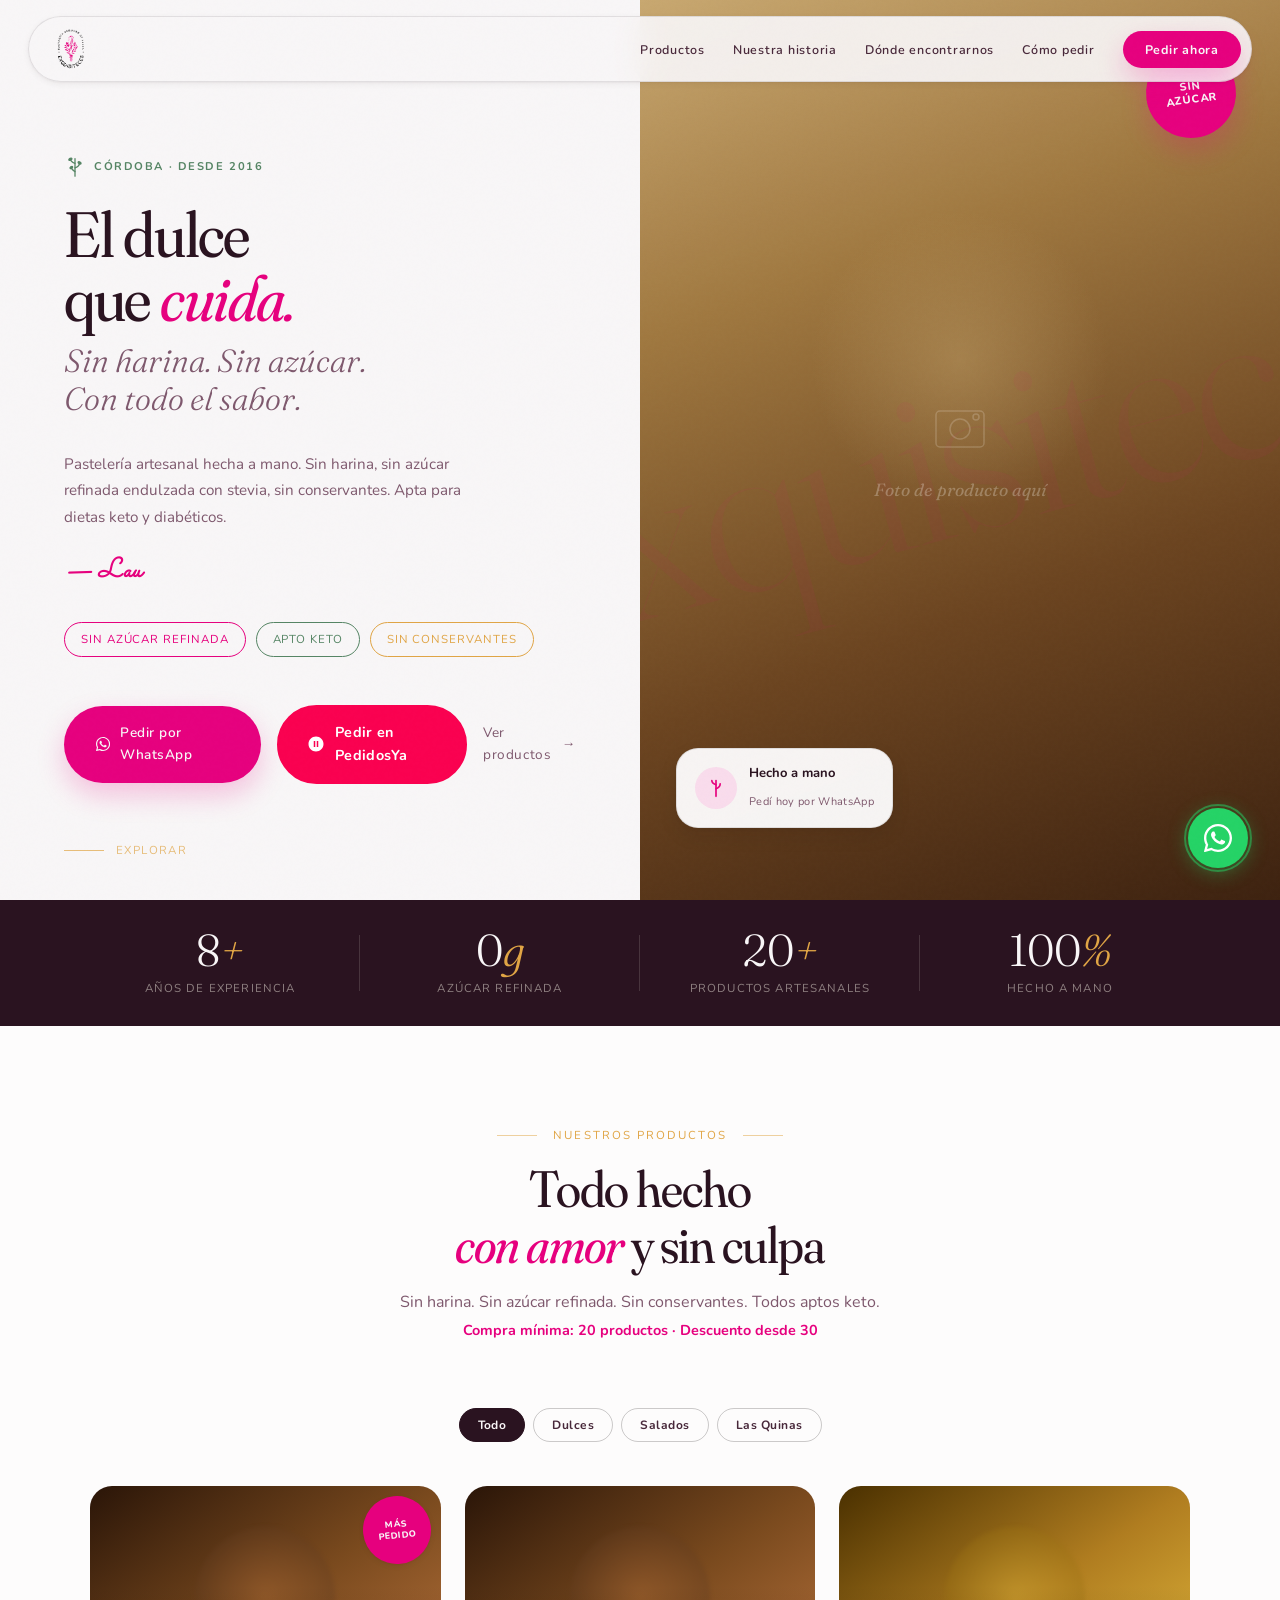
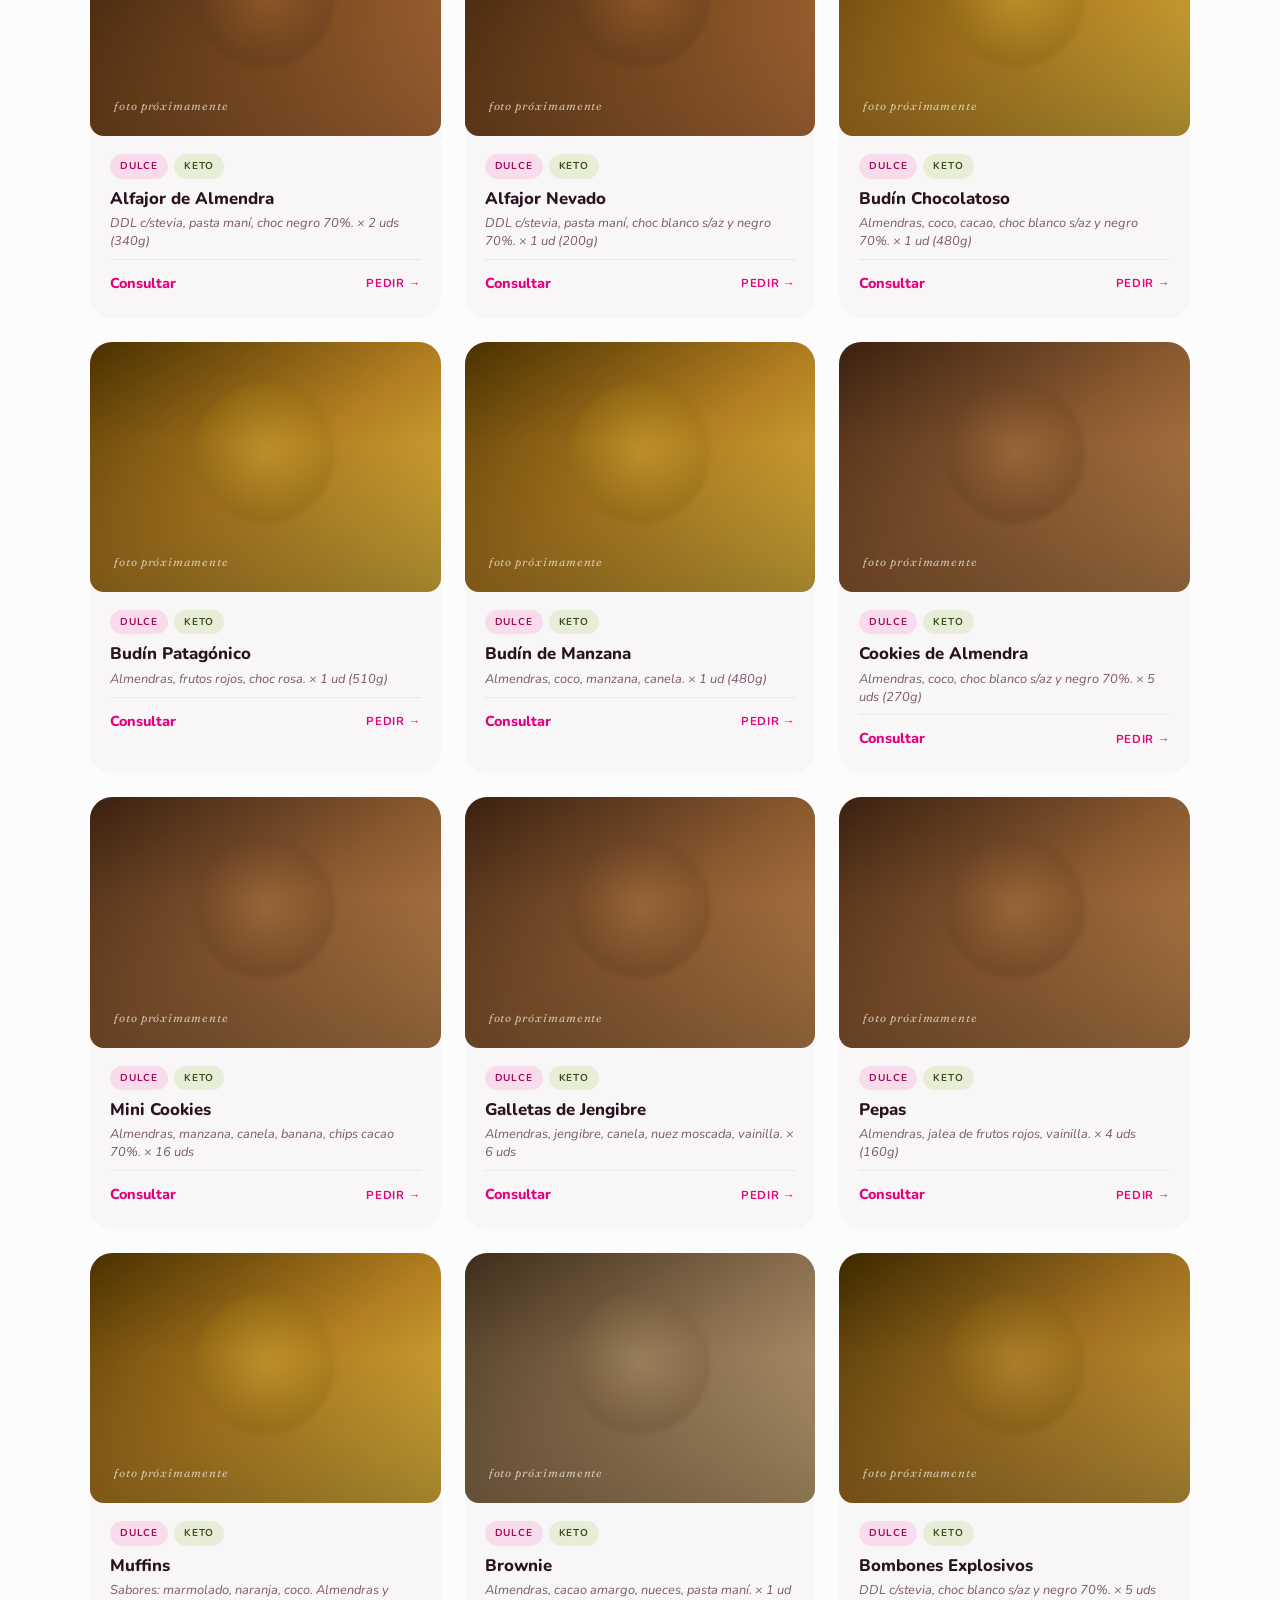
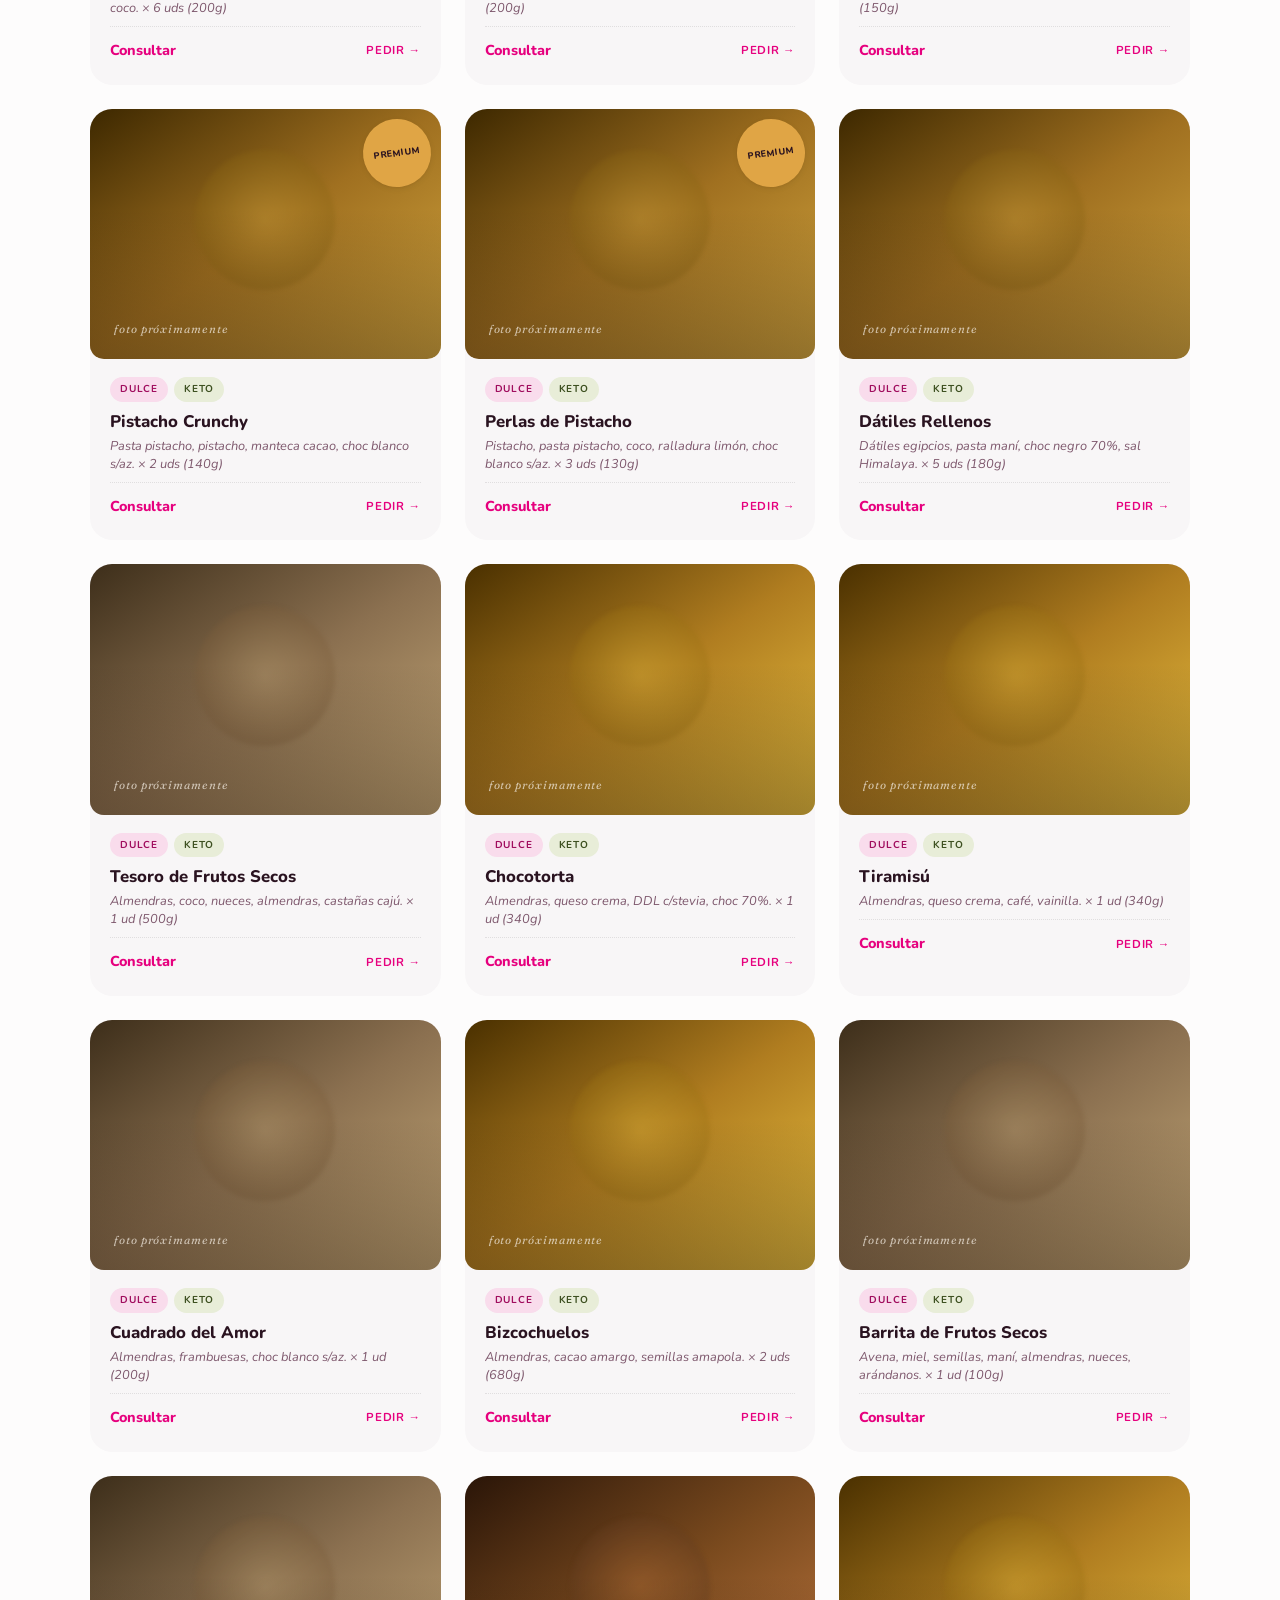
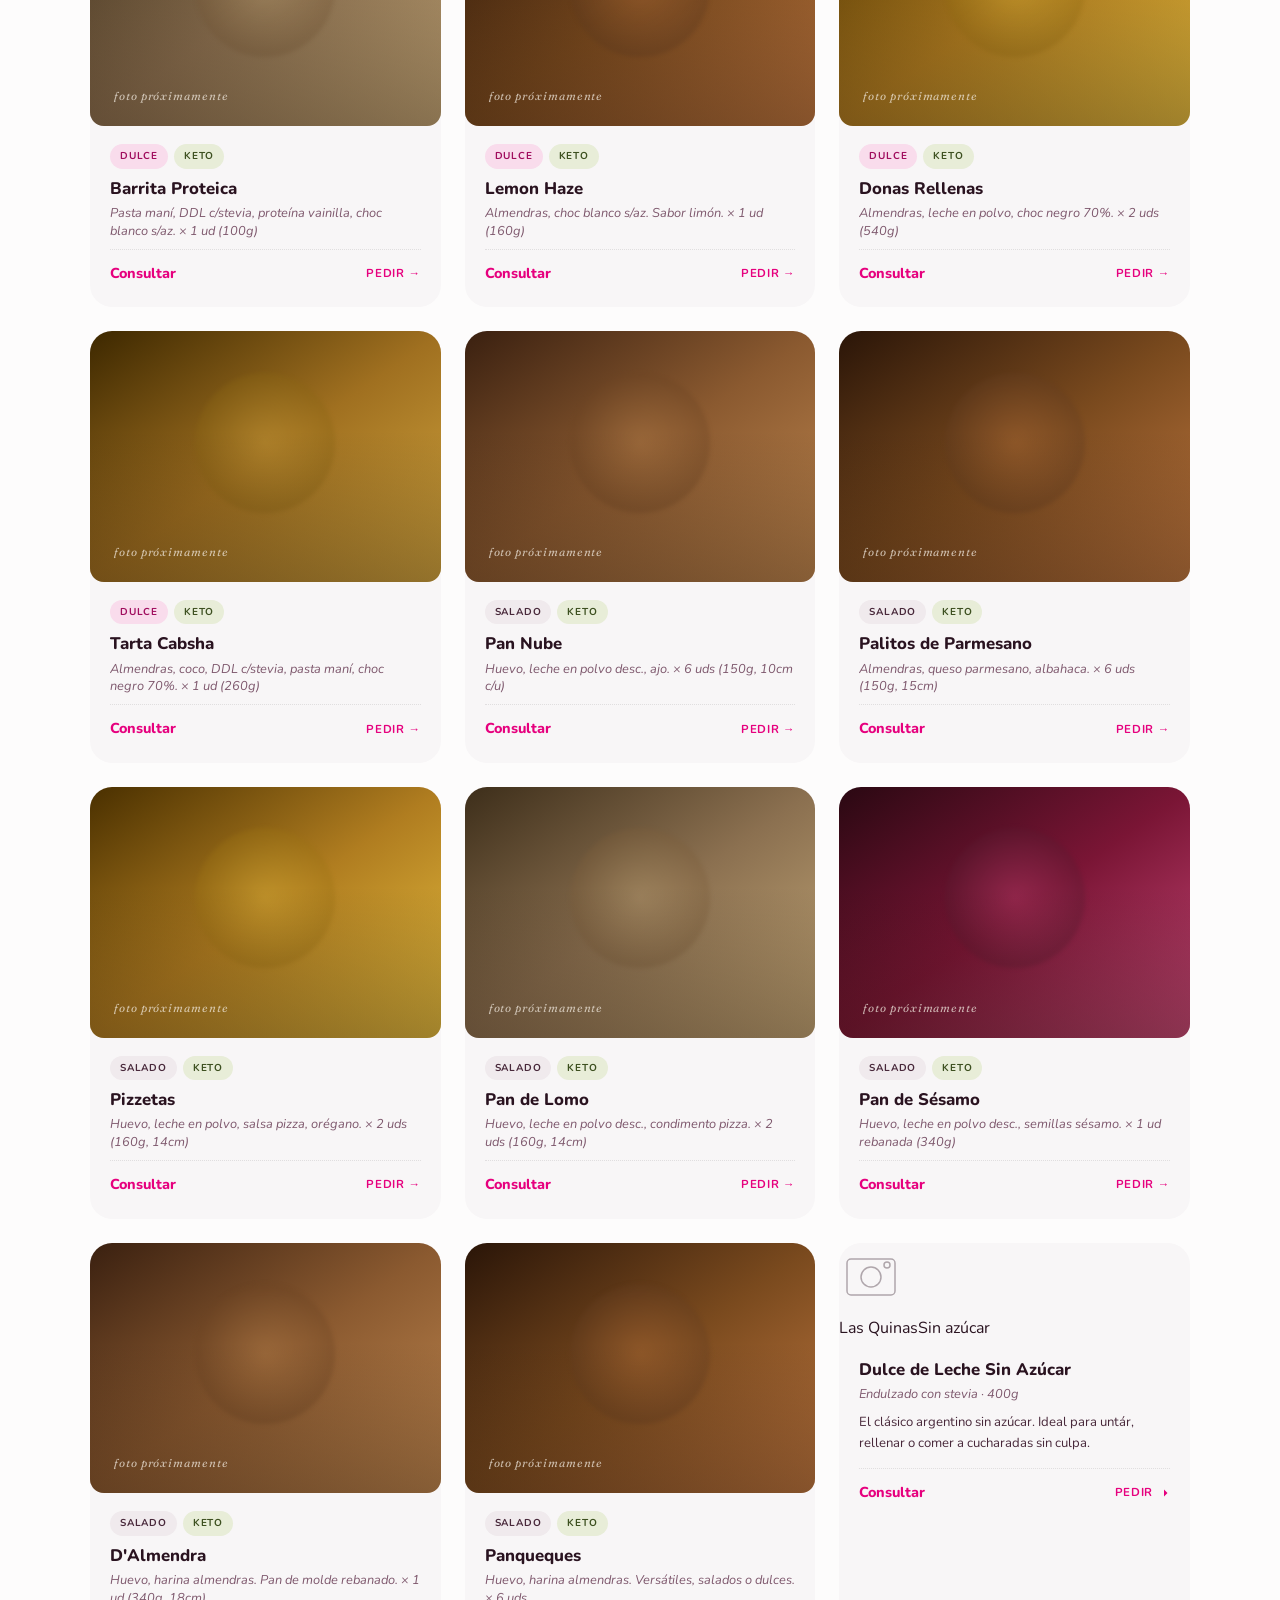
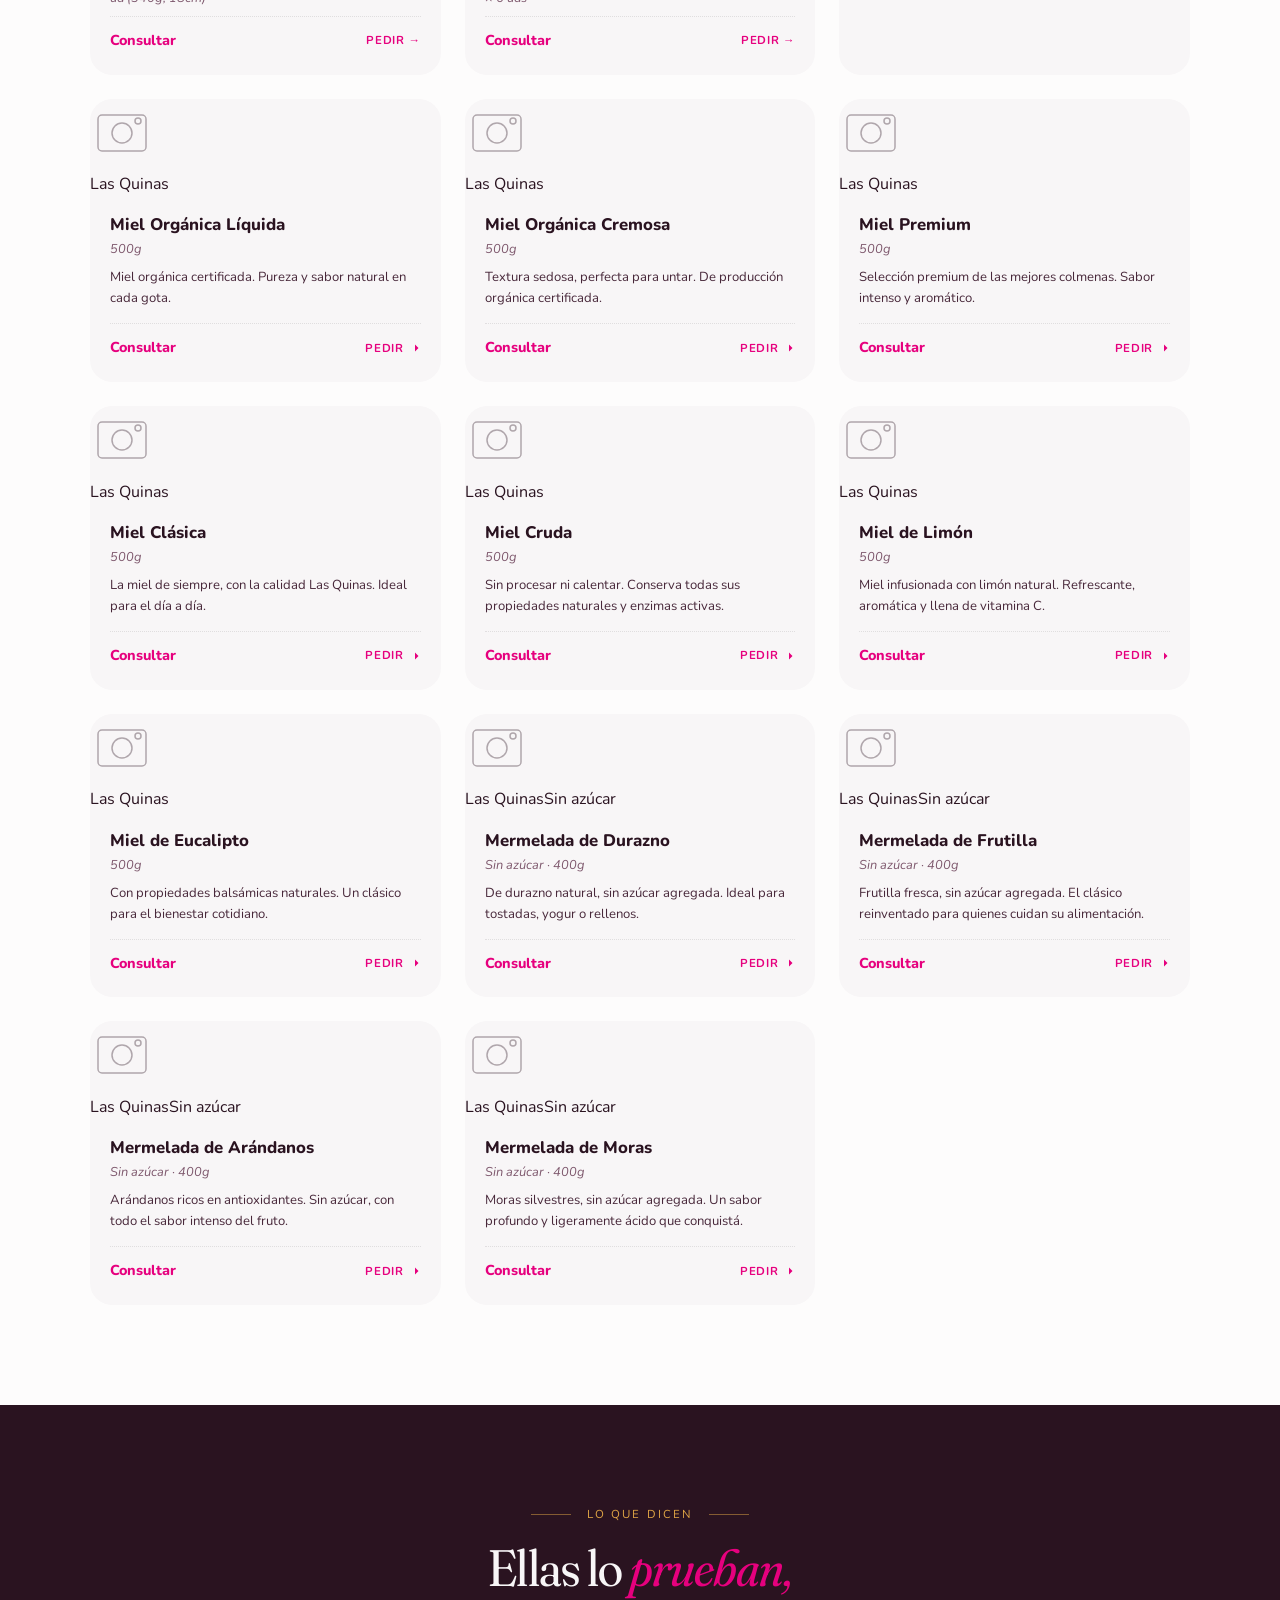
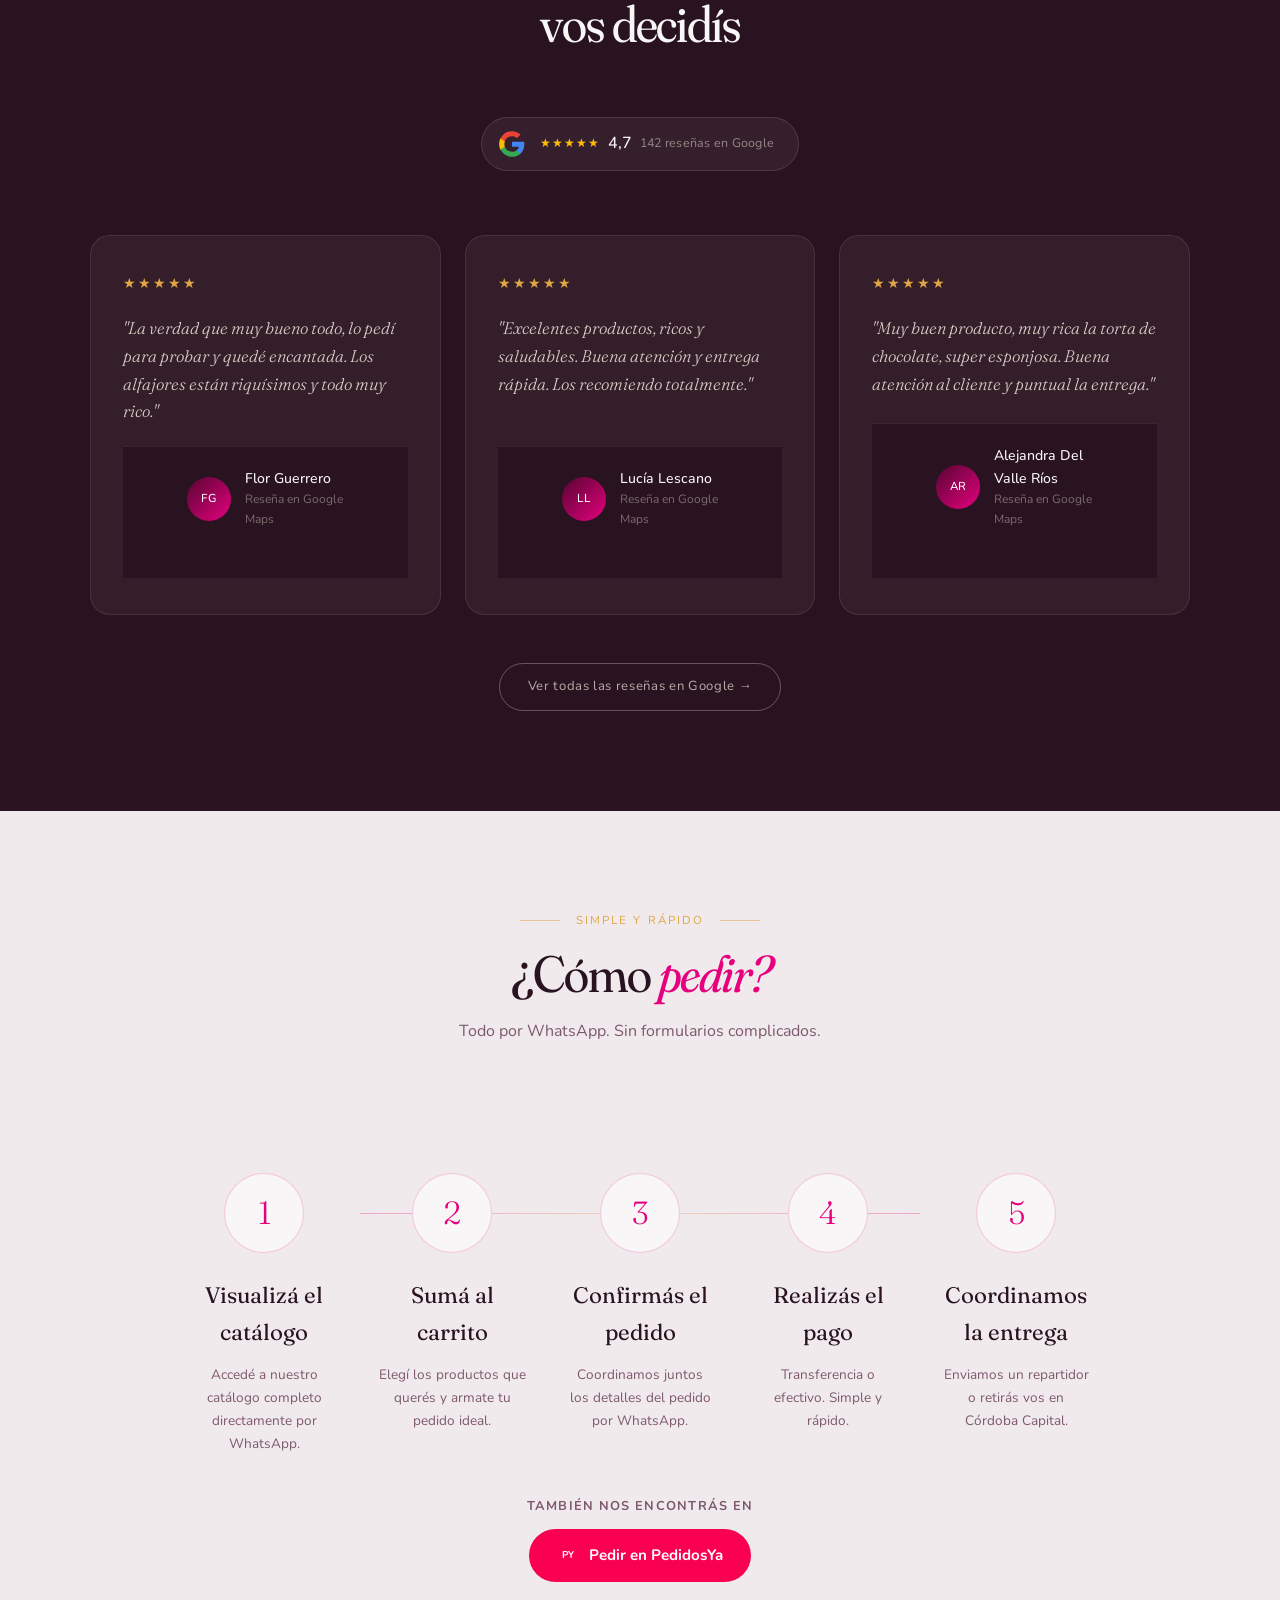
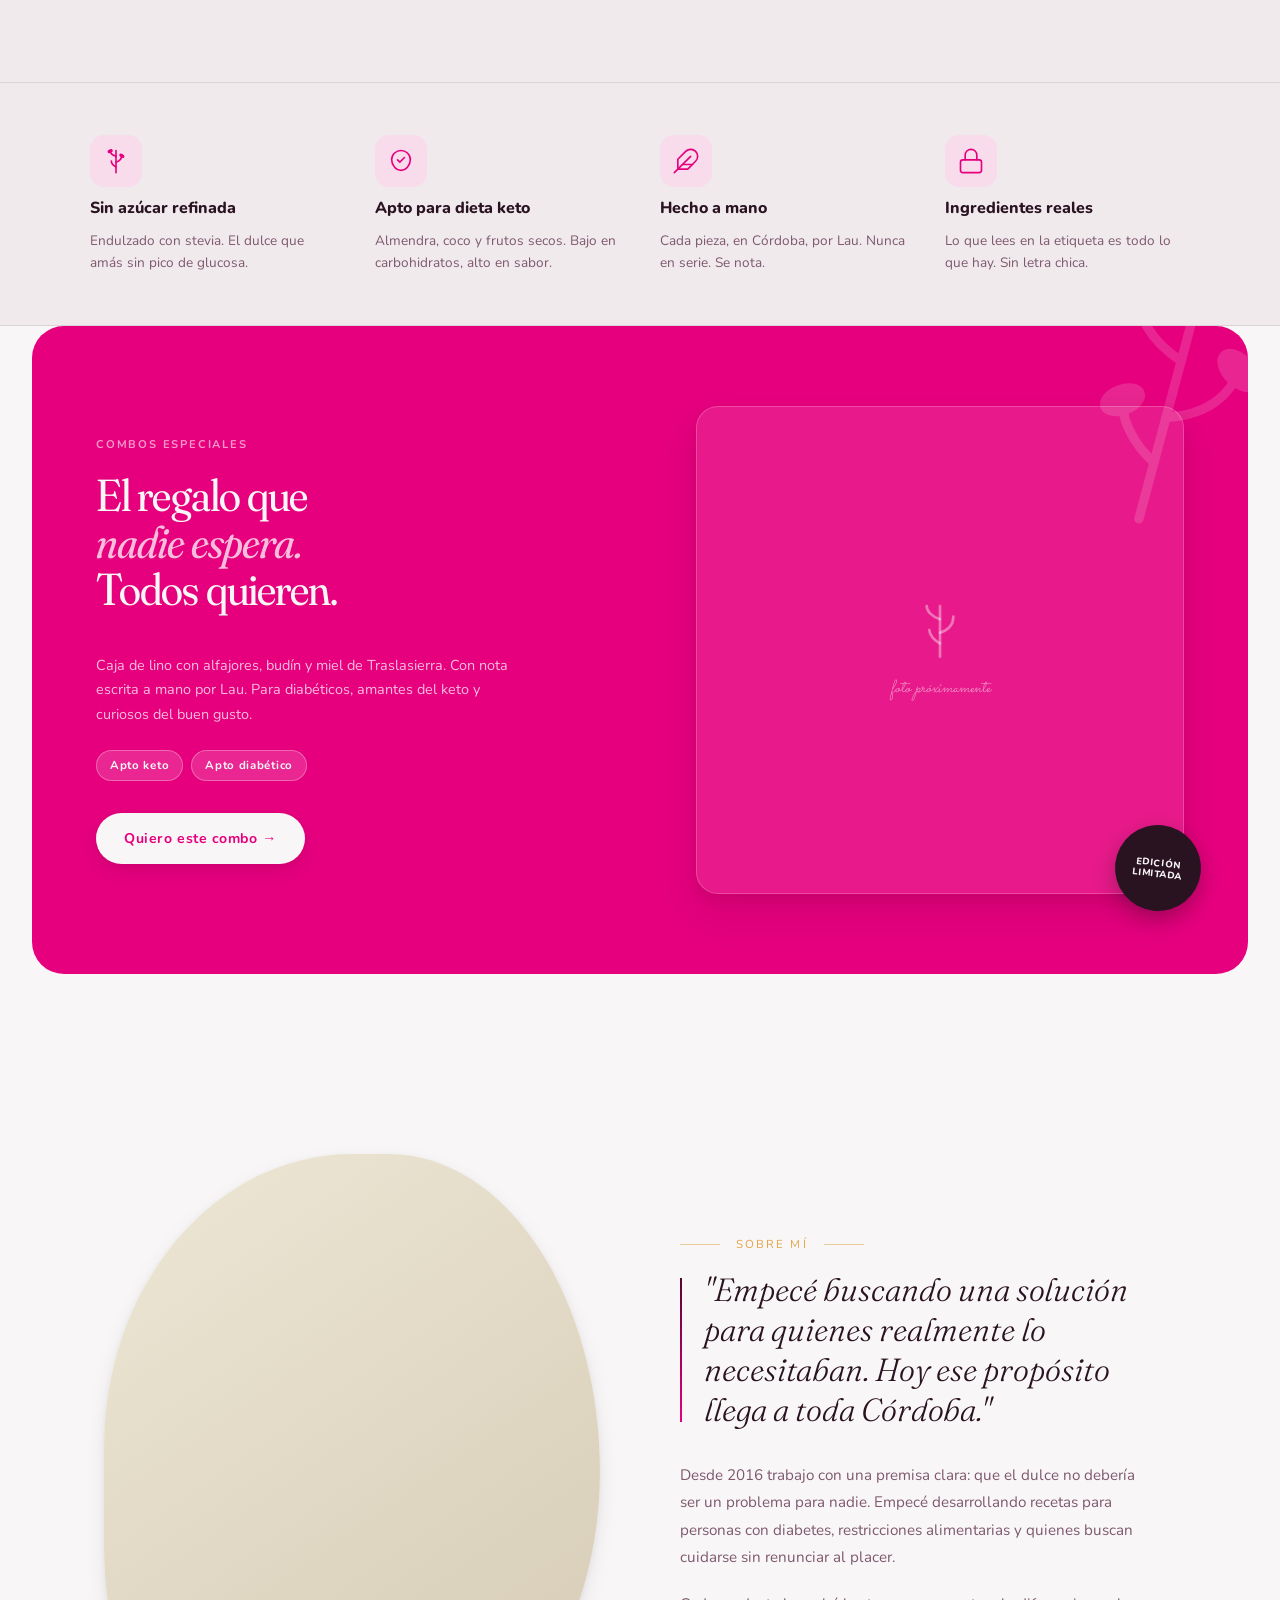
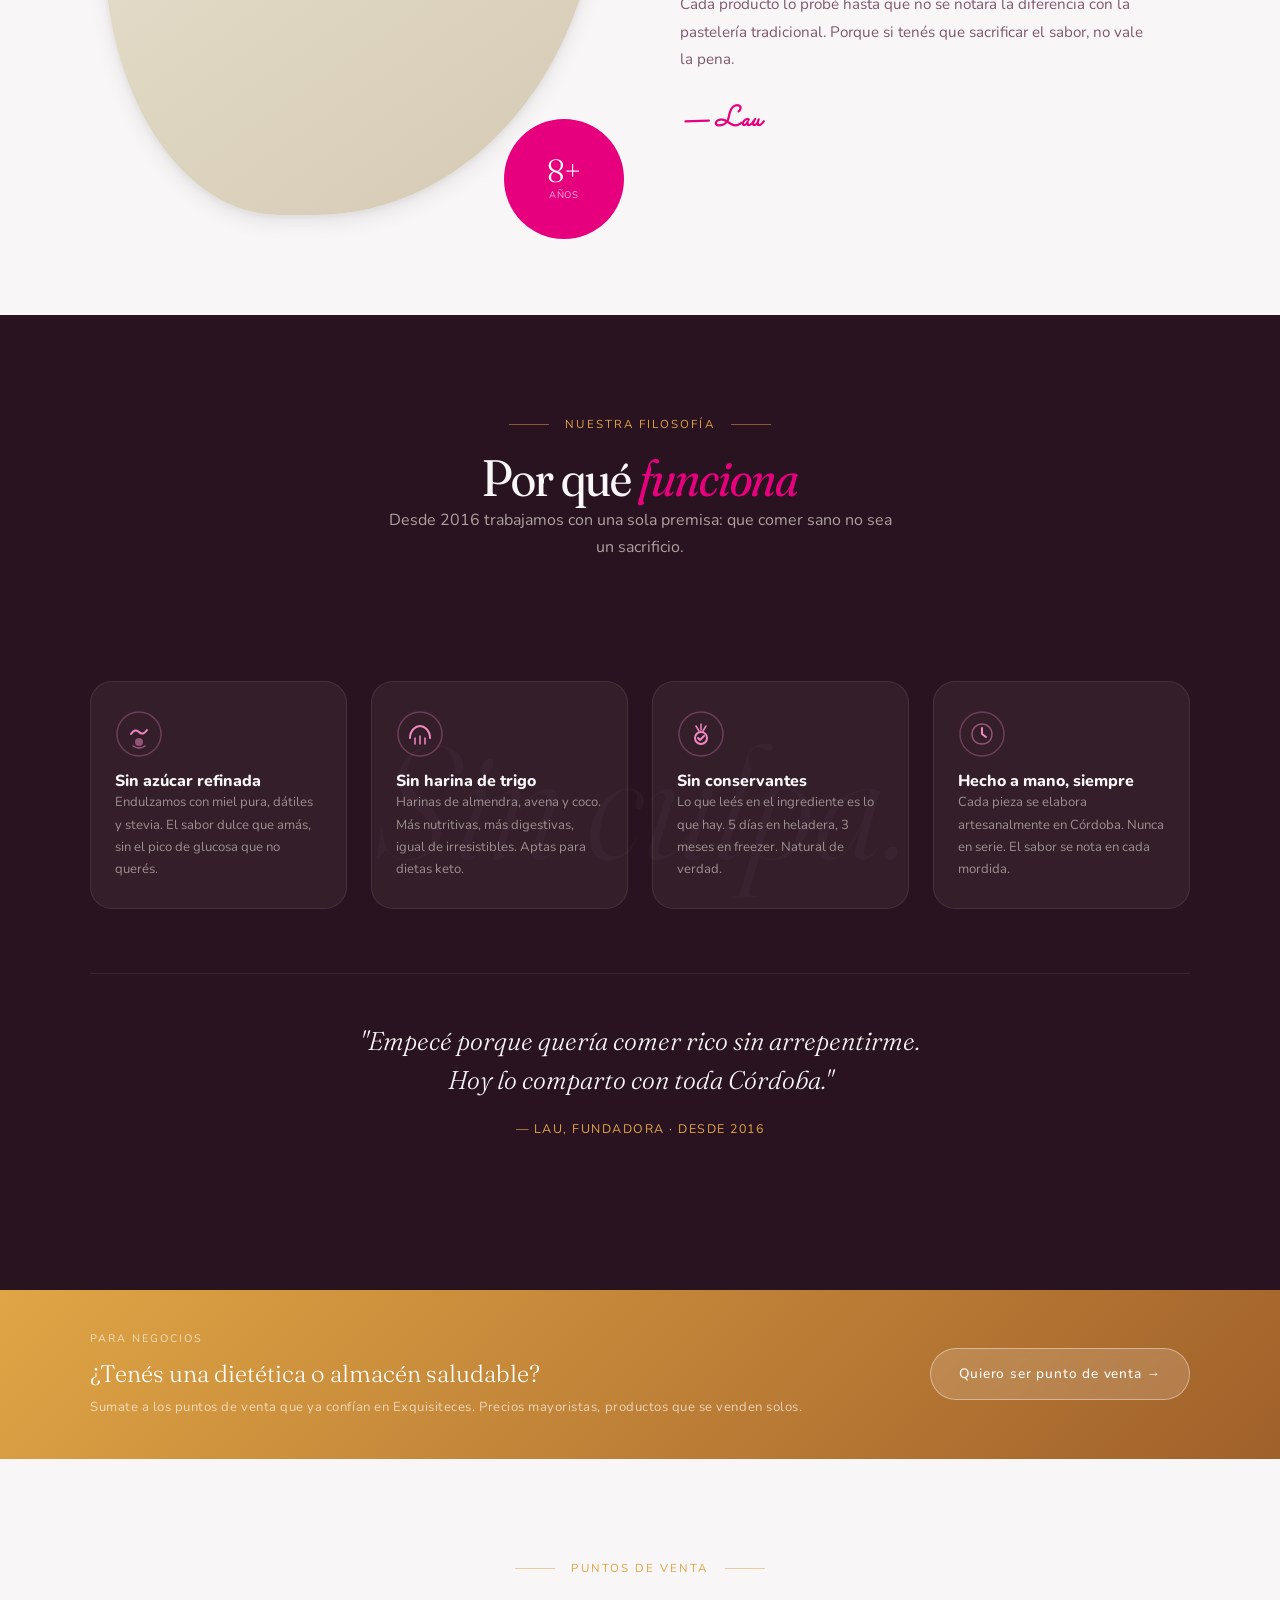
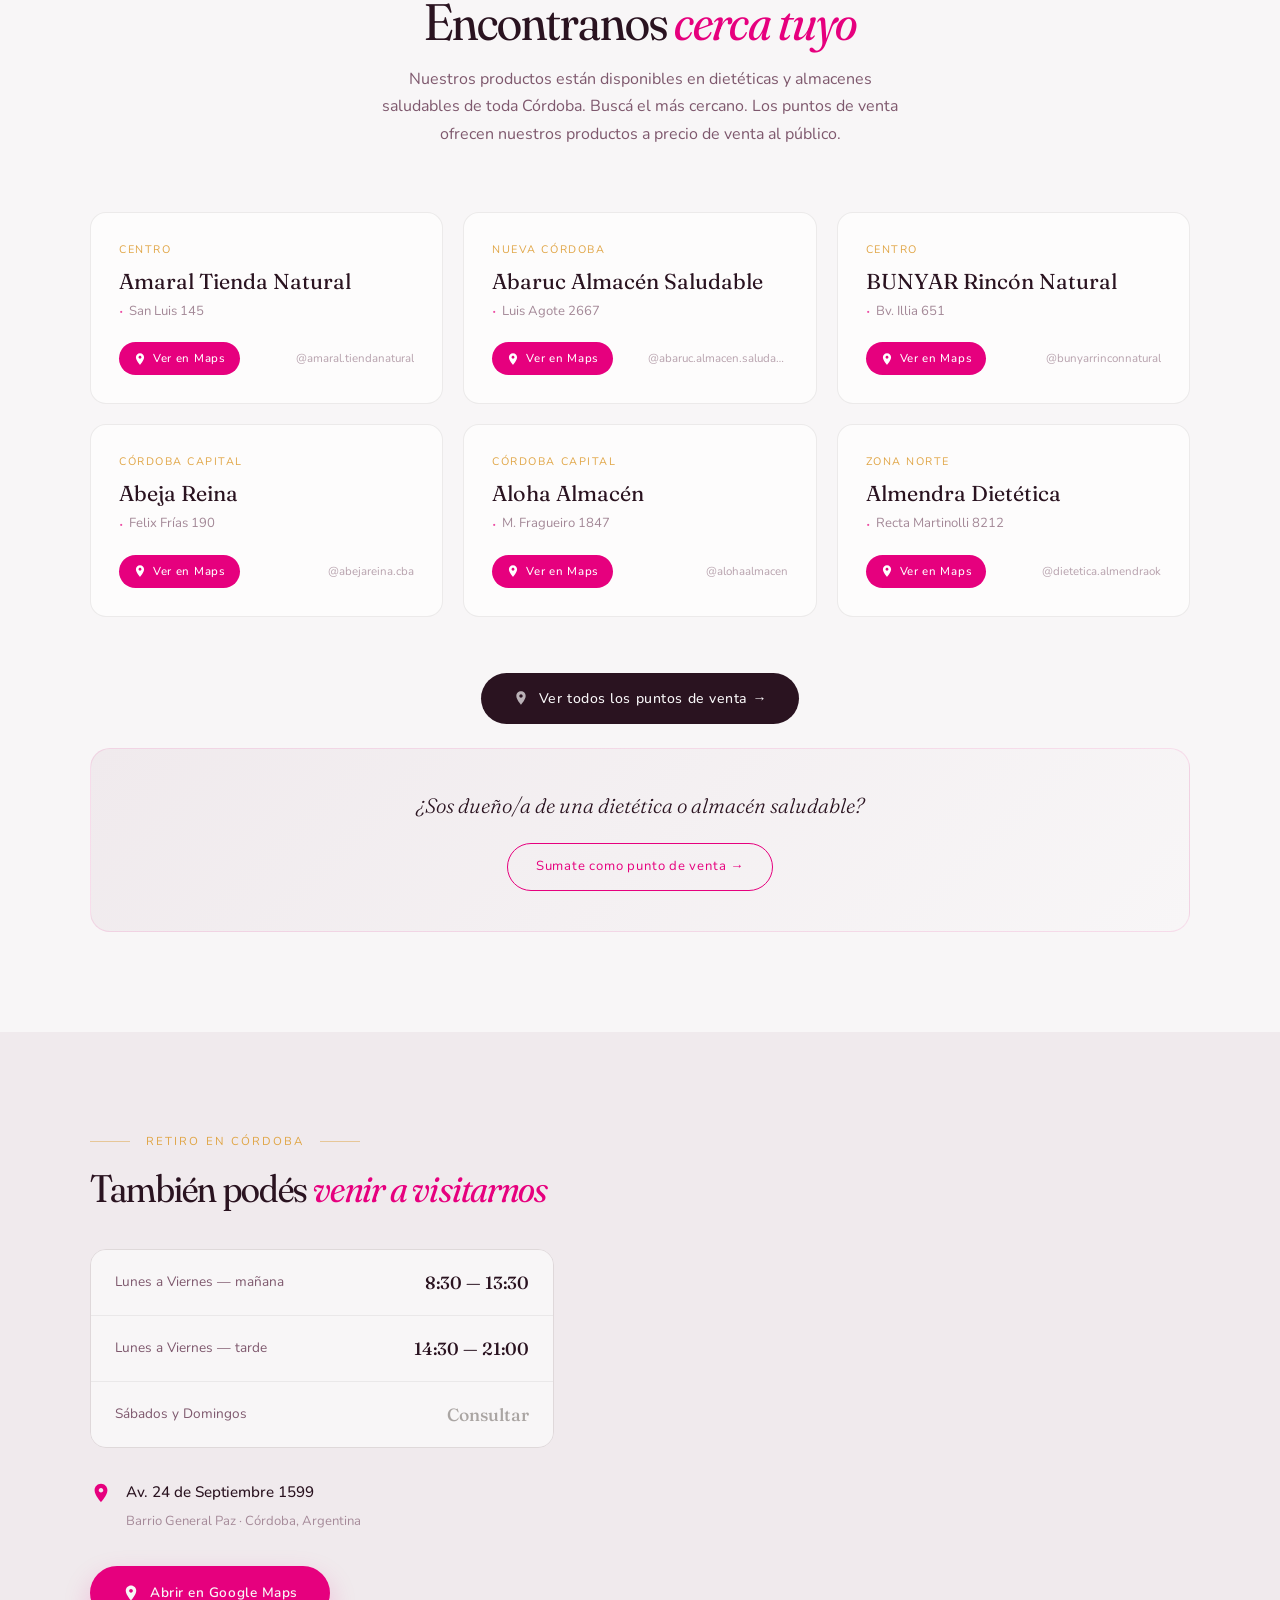
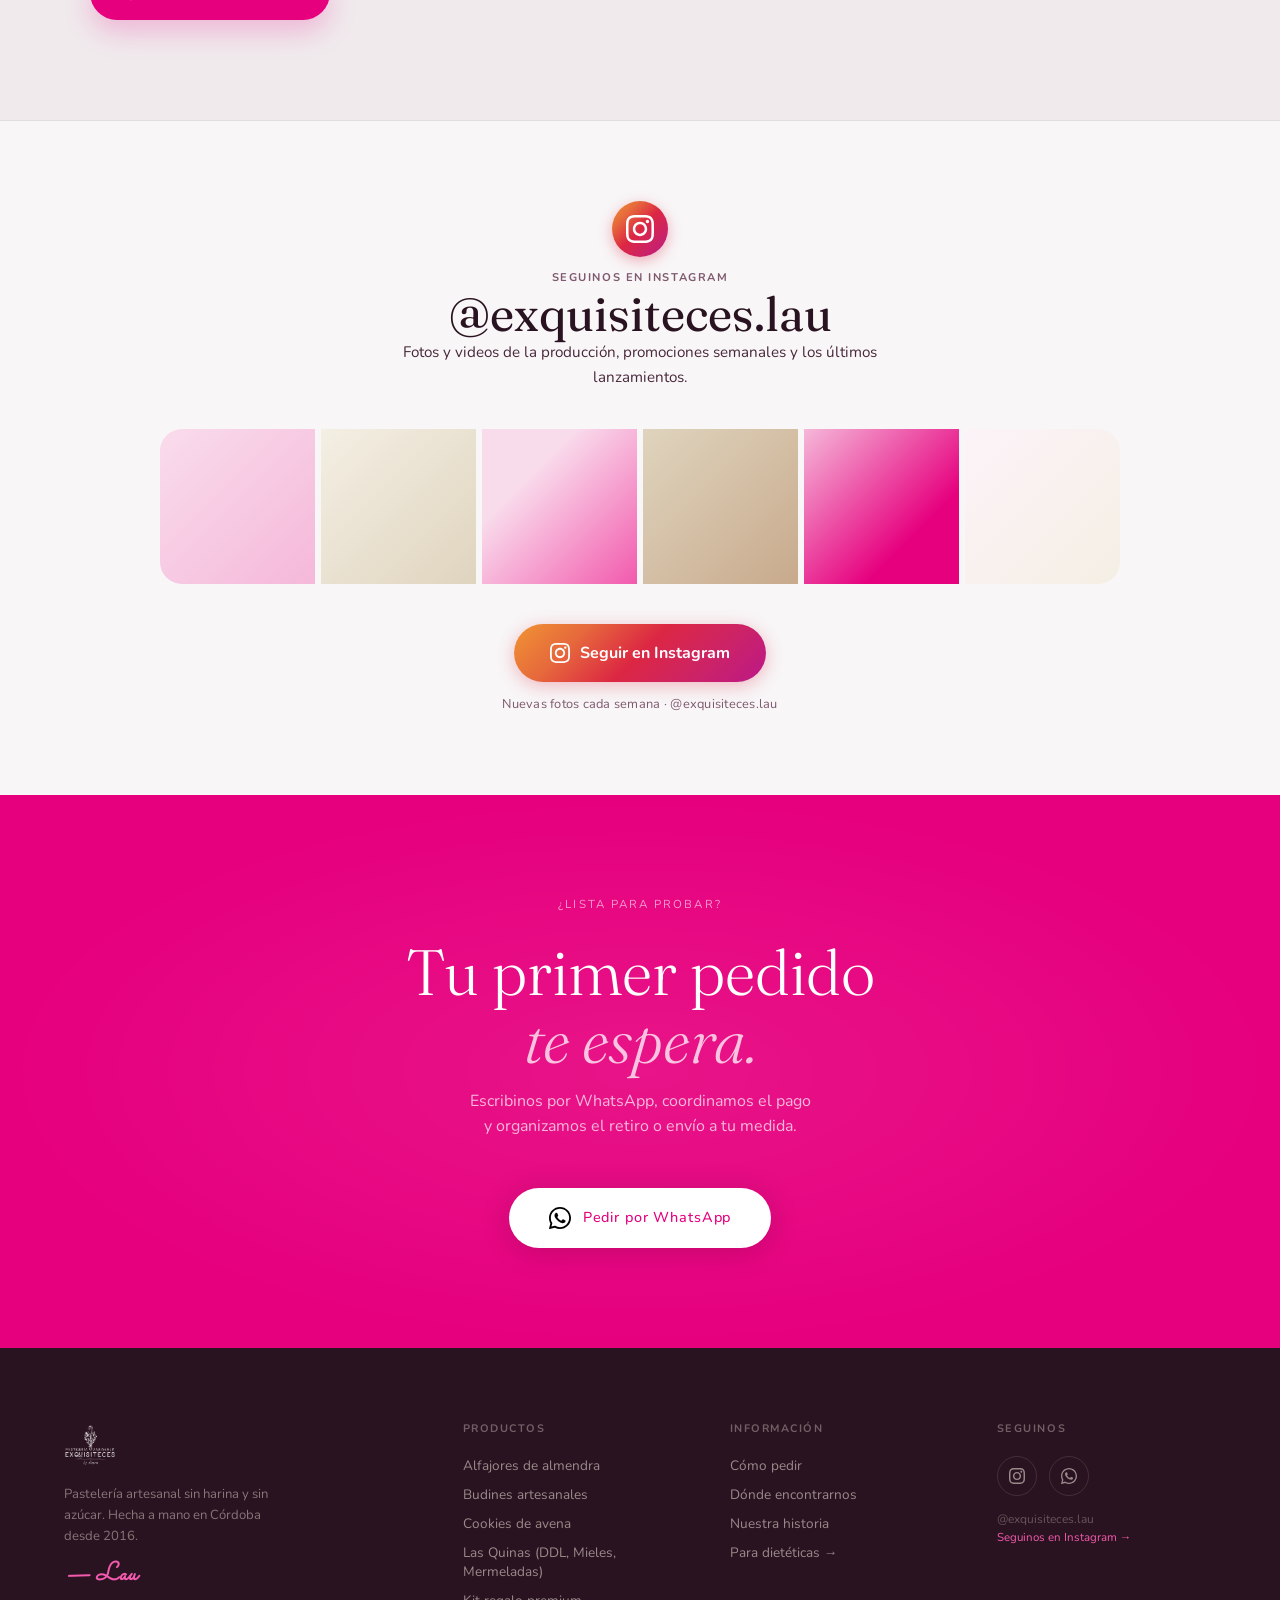
==== commit a7216995: "Fase A: Sacramento, texto Lau, combos, historia, Las Quinas real (12 productos), cambios brief Co-Au" ====
--- a/index.html
+++ b/index.html
@@ -28,7 +28,7 @@
   <!-- Fonts -->
   <link rel="preconnect" href="https://fonts.googleapis.com">
   <link rel="preconnect" href="https://fonts.gstatic.com" crossorigin>
-  <link href="https://fonts.googleapis.com/css2?family=Fraunces:ital,opsz,wght,SOFT,WONK@0,9..144,300..700,0..100,0..1;1,9..144,300..700,0..100,0..1&family=Nunito:ital,wght@0,300..800;1,400&family=Caveat:wght@400..700&display=swap" rel="stylesheet">
+  <link href="https://fonts.googleapis.com/css2?family=Fraunces:ital,opsz,wght,SOFT,WONK@0,9..144,300..700,0..100,0..1;1,9..144,300..700,0..100,0..1&family=Nunito:ital,wght@0,300..800;1,400&family=Sacramento&display=swap" rel="stylesheet">
 
   <!-- JSON-LD: Local Business -->
   <script type="application/ld+json">
@@ -160,7 +160,7 @@
       /* ── TIPOGRAFÍAS ─────────────────────────────────────── */
       --font-display: 'Fraunces', Georgia, 'Times New Roman', serif;
       --font-body:    'Nunito', -apple-system, BlinkMacSystemFont, sans-serif;
-      --font-script:  'Caveat', cursive;
+      --font-script:  'Sacramento', cursive;
       --font-logo:    'Gourmet Le French', 'Fraunces', serif;
 
       /* ── ESPACIADO (4pt base) ────────────────────────────── */
@@ -2570,6 +2570,10 @@
       .google-badge-link { flex-direction: column; gap: 8px; text-align: center; border-radius: 20px; }
       .btn-ver-todos { width: 100%; justify-content: center; }
     }
+    .pasos-grid--5 { grid-template-columns: repeat(5, 1fr); }
+    @media (max-width: 900px) { .pasos-grid--5 { grid-template-columns: repeat(2, 1fr); } }
+    @media (max-width: 540px) { .pasos-grid--5 { grid-template-columns: 1fr; } }
+    .combo-badge-note { text-align:center; font-size:0.8rem; font-weight:700; color:var(--fucsia); letter-spacing:0.08em; margin-top:-8px; margin-bottom:8px; }
   </style>
 </head>
 <body class="no-js">
@@ -2624,13 +2628,13 @@
       </p>
 
       <p class="hero-description reveal reveal-delay-3">
-        Pastelería artesanal hecha a mano. Sin harina, sin azúcar refinada, sin conservantes. Apta para dietas keto y diabéticos.
+        Pastelería artesanal hecha a mano. Sin harina, sin azúcar refinada endulzada con stevia, sin conservantes. Apta para dietas keto y diabéticos.
       </p>
 
-      <p class="hero-firma reveal reveal-delay-3">— Laura</p>
+      <p class="hero-firma reveal reveal-delay-3">— Lau</p>
 
       <div class="hero-badges reveal reveal-delay-4">
-        <span class="badge badge-rose">Sin azúcar</span>
+        <span class="badge badge-rose">Sin azúcar refinada</span>
         <span class="badge badge-sage">Apto keto</span>
         <span class="badge badge-cinnamon">Sin conservantes</span>
       </div>
@@ -3045,36 +3049,200 @@
         </div>
       </article>
 
-      <!-- ── LAS QUINAS ── -->
-      <article class="producto-card reveal" data-category="las-quinas">
-        <div class="producto-foto"><div class="foto-placeholder ph-ddl"><span class="ph-label">foto próximamente</span></div><div class="producto-stamp miel">DDL<br>S/A</div></div>
-        <div class="producto-body">
-          <div class="producto-tags"><span class="producto-pill miel">Las Quinas</span><span class="producto-pill fucsia">Sin azúcar</span></div>
-          <h3 class="producto-nombre">Dulce de Leche S/A</h3>
-          <p class="producto-tagline">Cremoso, endulzado con stevia. Dist. oficial Las Quinas.</p>
-          <div class="producto-footer"><span class="producto-precio">Consultar</span><a href="https://api.whatsapp.com/send/?phone=3512051505&text=Hola+Exqusiteces+quisiera+realizar+un+pedido%21&type=phone_number&app_absent=0" target="_blank" class="producto-pedir">Pedir →</a></div>
-        </div>
-      </article>
-
-      <article class="producto-card reveal reveal-delay-1" data-category="las-quinas">
-        <div class="producto-foto"><div class="foto-placeholder ph-mermelada"><span class="ph-label">foto próximamente</span></div></div>
-        <div class="producto-body">
-          <div class="producto-tags"><span class="producto-pill miel">Las Quinas</span><span class="producto-pill fucsia">Sin azúcar</span></div>
-          <h3 class="producto-nombre">Mermeladas Artesanales</h3>
-          <p class="producto-tagline">Frutos del bosque, ciruela y damasco. Con miel. Dist. oficial Las Quinas.</p>
-          <div class="producto-footer"><span class="producto-precio">Consultar</span><a href="https://api.whatsapp.com/send/?phone=3512051505&text=Hola+Exqusiteces+quisiera+realizar+un+pedido%21&type=phone_number&app_absent=0" target="_blank" class="producto-pedir">Pedir →</a></div>
-        </div>
-      </article>
-
-      <article class="producto-card reveal reveal-delay-2" data-category="las-quinas">
-        <div class="producto-foto"><div class="foto-placeholder ph-budin"><span class="ph-label">foto próximamente</span></div></div>
-        <div class="producto-body">
-          <div class="producto-tags"><span class="producto-pill miel">Las Quinas</span><span class="producto-pill green">Natural</span></div>
-          <h3 class="producto-nombre">Mieles de Traslasierra</h3>
-          <p class="producto-tagline">Miel pura de Traslasierra, Córdoba. Sin procesar. Dist. oficial Las Quinas.</p>
-          <div class="producto-footer"><span class="producto-precio">Consultar</span><a href="https://api.whatsapp.com/send/?phone=3512051505&text=Hola+Exqusiteces+quisiera+realizar+un+pedido%21&type=phone_number&app_absent=0" target="_blank" class="producto-pedir">Pedir →</a></div>
-        </div>
-      </article>
+      <!-- LAS QUINAS — DDL -->
+        <article class="producto-card reveal" data-category="las-quinas">
+          <div class="producto-img-wrap">
+            <div class="producto-img-placeholder"><svg class="placeholder-icon" viewBox="0 0 64 64" fill="none" stroke="currentColor" stroke-width="1.5"><rect x="8" y="16" width="48" height="36" rx="4"/><circle cx="32" cy="34" r="10"/><circle cx="48" cy="22" r="3"/></svg></div>
+            <div class="producto-pills"><span class="pill pill-miel">Las Quinas</span><span class="pill pill-green">Sin azúcar</span></div>
+          </div>
+          <div class="producto-body">
+            <h3 class="producto-nombre">Dulce de Leche Sin Azúcar</h3>
+            <p class="producto-tagline">Endulzado con stevia · 400g</p>
+            <p class="producto-desc">El clásico argentino sin azúcar. Ideal para untár, rellenar o comer a cucharadas sin culpa.</p>
+            <div class="producto-footer">
+              <span class="producto-precio">Consultar</span>
+              <a href="https://api.whatsapp.com/send/?phone=3512051505&text=Hola+Exqusiteces+quisiera+realizar+un+pedido%21&type=phone_number&app_absent=0" target="_blank" class="producto-pedir">Pedir <svg viewBox="0 0 24 24" fill="currentColor" width="12" height="12"><path d="M5 12h14M12 5l7 7-7 7"/></svg></a>
+            </div>
+          </div>
+        </article>
+
+        <!-- LAS QUINAS — MIELES -->
+        <article class="producto-card reveal reveal-delay-1" data-category="las-quinas">
+          <div class="producto-img-wrap">
+            <div class="producto-img-placeholder"><svg class="placeholder-icon" viewBox="0 0 64 64" fill="none" stroke="currentColor" stroke-width="1.5"><rect x="8" y="16" width="48" height="36" rx="4"/><circle cx="32" cy="34" r="10"/><circle cx="48" cy="22" r="3"/></svg></div>
+            <div class="producto-pills"><span class="pill pill-miel">Las Quinas</span></div>
+          </div>
+          <div class="producto-body">
+            <h3 class="producto-nombre">Miel Orgánica Líquida</h3>
+            <p class="producto-tagline">500g</p>
+            <p class="producto-desc">Miel orgánica certificada. Pureza y sabor natural en cada gota.</p>
+            <div class="producto-footer">
+              <span class="producto-precio">Consultar</span>
+              <a href="https://api.whatsapp.com/send/?phone=3512051505&text=Hola+Exqusiteces+quisiera+realizar+un+pedido%21&type=phone_number&app_absent=0" target="_blank" class="producto-pedir">Pedir <svg viewBox="0 0 24 24" fill="currentColor" width="12" height="12"><path d="M5 12h14M12 5l7 7-7 7"/></svg></a>
+            </div>
+          </div>
+        </article>
+
+        <article class="producto-card reveal reveal-delay-2" data-category="las-quinas">
+          <div class="producto-img-wrap">
+            <div class="producto-img-placeholder"><svg class="placeholder-icon" viewBox="0 0 64 64" fill="none" stroke="currentColor" stroke-width="1.5"><rect x="8" y="16" width="48" height="36" rx="4"/><circle cx="32" cy="34" r="10"/><circle cx="48" cy="22" r="3"/></svg></div>
+            <div class="producto-pills"><span class="pill pill-miel">Las Quinas</span></div>
+          </div>
+          <div class="producto-body">
+            <h3 class="producto-nombre">Miel Orgánica Cremosa</h3>
+            <p class="producto-tagline">500g</p>
+            <p class="producto-desc">Textura sedosa, perfecta para untar. De producción orgánica certificada.</p>
+            <div class="producto-footer">
+              <span class="producto-precio">Consultar</span>
+              <a href="https://api.whatsapp.com/send/?phone=3512051505&text=Hola+Exqusiteces+quisiera+realizar+un+pedido%21&type=phone_number&app_absent=0" target="_blank" class="producto-pedir">Pedir <svg viewBox="0 0 24 24" fill="currentColor" width="12" height="12"><path d="M5 12h14M12 5l7 7-7 7"/></svg></a>
+            </div>
+          </div>
+        </article>
+
+        <article class="producto-card reveal reveal-delay-1" data-category="las-quinas">
+          <div class="producto-img-wrap">
+            <div class="producto-img-placeholder"><svg class="placeholder-icon" viewBox="0 0 64 64" fill="none" stroke="currentColor" stroke-width="1.5"><rect x="8" y="16" width="48" height="36" rx="4"/><circle cx="32" cy="34" r="10"/><circle cx="48" cy="22" r="3"/></svg></div>
+            <div class="producto-pills"><span class="pill pill-miel">Las Quinas</span></div>
+          </div>
+          <div class="producto-body">
+            <h3 class="producto-nombre">Miel Premium</h3>
+            <p class="producto-tagline">500g</p>
+            <p class="producto-desc">Selección premium de las mejores colmenas. Sabor intenso y aromático.</p>
+            <div class="producto-footer">
+              <span class="producto-precio">Consultar</span>
+              <a href="https://api.whatsapp.com/send/?phone=3512051505&text=Hola+Exqusiteces+quisiera+realizar+un+pedido%21&type=phone_number&app_absent=0" target="_blank" class="producto-pedir">Pedir <svg viewBox="0 0 24 24" fill="currentColor" width="12" height="12"><path d="M5 12h14M12 5l7 7-7 7"/></svg></a>
+            </div>
+          </div>
+        </article>
+
+        <article class="producto-card reveal reveal-delay-2" data-category="las-quinas">
+          <div class="producto-img-wrap">
+            <div class="producto-img-placeholder"><svg class="placeholder-icon" viewBox="0 0 64 64" fill="none" stroke="currentColor" stroke-width="1.5"><rect x="8" y="16" width="48" height="36" rx="4"/><circle cx="32" cy="34" r="10"/><circle cx="48" cy="22" r="3"/></svg></div>
+            <div class="producto-pills"><span class="pill pill-miel">Las Quinas</span></div>
+          </div>
+          <div class="producto-body">
+            <h3 class="producto-nombre">Miel Clásica</h3>
+            <p class="producto-tagline">500g</p>
+            <p class="producto-desc">La miel de siempre, con la calidad Las Quinas. Ideal para el día a día.</p>
+            <div class="producto-footer">
+              <span class="producto-precio">Consultar</span>
+              <a href="https://api.whatsapp.com/send/?phone=3512051505&text=Hola+Exqusiteces+quisiera+realizar+un+pedido%21&type=phone_number&app_absent=0" target="_blank" class="producto-pedir">Pedir <svg viewBox="0 0 24 24" fill="currentColor" width="12" height="12"><path d="M5 12h14M12 5l7 7-7 7"/></svg></a>
+            </div>
+          </div>
+        </article>
+
+        <article class="producto-card reveal reveal-delay-3" data-category="las-quinas">
+          <div class="producto-img-wrap">
+            <div class="producto-img-placeholder"><svg class="placeholder-icon" viewBox="0 0 64 64" fill="none" stroke="currentColor" stroke-width="1.5"><rect x="8" y="16" width="48" height="36" rx="4"/><circle cx="32" cy="34" r="10"/><circle cx="48" cy="22" r="3"/></svg></div>
+            <div class="producto-pills"><span class="pill pill-miel">Las Quinas</span></div>
+          </div>
+          <div class="producto-body">
+            <h3 class="producto-nombre">Miel Cruda</h3>
+            <p class="producto-tagline">500g</p>
+            <p class="producto-desc">Sin procesar ni calentar. Conserva todas sus propiedades naturales y enzimas activas.</p>
+            <div class="producto-footer">
+              <span class="producto-precio">Consultar</span>
+              <a href="https://api.whatsapp.com/send/?phone=3512051505&text=Hola+Exqusiteces+quisiera+realizar+un+pedido%21&type=phone_number&app_absent=0" target="_blank" class="producto-pedir">Pedir <svg viewBox="0 0 24 24" fill="currentColor" width="12" height="12"><path d="M5 12h14M12 5l7 7-7 7"/></svg></a>
+            </div>
+          </div>
+        </article>
+
+        <article class="producto-card reveal reveal-delay-1" data-category="las-quinas">
+          <div class="producto-img-wrap">
+            <div class="producto-img-placeholder"><svg class="placeholder-icon" viewBox="0 0 64 64" fill="none" stroke="currentColor" stroke-width="1.5"><rect x="8" y="16" width="48" height="36" rx="4"/><circle cx="32" cy="34" r="10"/><circle cx="48" cy="22" r="3"/></svg></div>
+            <div class="producto-pills"><span class="pill pill-miel">Las Quinas</span></div>
+          </div>
+          <div class="producto-body">
+            <h3 class="producto-nombre">Miel de Limón</h3>
+            <p class="producto-tagline">500g</p>
+            <p class="producto-desc">Miel infusionada con limón natural. Refrescante, aromática y llena de vitamina C.</p>
+            <div class="producto-footer">
+              <span class="producto-precio">Consultar</span>
+              <a href="https://api.whatsapp.com/send/?phone=3512051505&text=Hola+Exqusiteces+quisiera+realizar+un+pedido%21&type=phone_number&app_absent=0" target="_blank" class="producto-pedir">Pedir <svg viewBox="0 0 24 24" fill="currentColor" width="12" height="12"><path d="M5 12h14M12 5l7 7-7 7"/></svg></a>
+            </div>
+          </div>
+        </article>
+
+        <article class="producto-card reveal reveal-delay-2" data-category="las-quinas">
+          <div class="producto-img-wrap">
+            <div class="producto-img-placeholder"><svg class="placeholder-icon" viewBox="0 0 64 64" fill="none" stroke="currentColor" stroke-width="1.5"><rect x="8" y="16" width="48" height="36" rx="4"/><circle cx="32" cy="34" r="10"/><circle cx="48" cy="22" r="3"/></svg></div>
+            <div class="producto-pills"><span class="pill pill-miel">Las Quinas</span></div>
+          </div>
+          <div class="producto-body">
+            <h3 class="producto-nombre">Miel de Eucalipto</h3>
+            <p class="producto-tagline">500g</p>
+            <p class="producto-desc">Con propiedades balsámicas naturales. Un clásico para el bienestar cotidiano.</p>
+            <div class="producto-footer">
+              <span class="producto-precio">Consultar</span>
+              <a href="https://api.whatsapp.com/send/?phone=3512051505&text=Hola+Exqusiteces+quisiera+realizar+un+pedido%21&type=phone_number&app_absent=0" target="_blank" class="producto-pedir">Pedir <svg viewBox="0 0 24 24" fill="currentColor" width="12" height="12"><path d="M5 12h14M12 5l7 7-7 7"/></svg></a>
+            </div>
+          </div>
+        </article>
+
+        <!-- LAS QUINAS — MERMELADAS -->
+        <article class="producto-card reveal reveal-delay-1" data-category="las-quinas">
+          <div class="producto-img-wrap">
+            <div class="producto-img-placeholder"><svg class="placeholder-icon" viewBox="0 0 64 64" fill="none" stroke="currentColor" stroke-width="1.5"><rect x="8" y="16" width="48" height="36" rx="4"/><circle cx="32" cy="34" r="10"/><circle cx="48" cy="22" r="3"/></svg></div>
+            <div class="producto-pills"><span class="pill pill-miel">Las Quinas</span><span class="pill pill-green">Sin azúcar</span></div>
+          </div>
+          <div class="producto-body">
+            <h3 class="producto-nombre">Mermelada de Durazno</h3>
+            <p class="producto-tagline">Sin azúcar · 400g</p>
+            <p class="producto-desc">De durazno natural, sin azúcar agregada. Ideal para tostadas, yogur o rellenos.</p>
+            <div class="producto-footer">
+              <span class="producto-precio">Consultar</span>
+              <a href="https://api.whatsapp.com/send/?phone=3512051505&text=Hola+Exqusiteces+quisiera+realizar+un+pedido%21&type=phone_number&app_absent=0" target="_blank" class="producto-pedir">Pedir <svg viewBox="0 0 24 24" fill="currentColor" width="12" height="12"><path d="M5 12h14M12 5l7 7-7 7"/></svg></a>
+            </div>
+          </div>
+        </article>
+
+        <article class="producto-card reveal reveal-delay-2" data-category="las-quinas">
+          <div class="producto-img-wrap">
+            <div class="producto-img-placeholder"><svg class="placeholder-icon" viewBox="0 0 64 64" fill="none" stroke="currentColor" stroke-width="1.5"><rect x="8" y="16" width="48" height="36" rx="4"/><circle cx="32" cy="34" r="10"/><circle cx="48" cy="22" r="3"/></svg></div>
+            <div class="producto-pills"><span class="pill pill-miel">Las Quinas</span><span class="pill pill-green">Sin azúcar</span></div>
+          </div>
+          <div class="producto-body">
+            <h3 class="producto-nombre">Mermelada de Frutilla</h3>
+            <p class="producto-tagline">Sin azúcar · 400g</p>
+            <p class="producto-desc">Frutilla fresca, sin azúcar agregada. El clásico reinventado para quienes cuidan su alimentación.</p>
+            <div class="producto-footer">
+              <span class="producto-precio">Consultar</span>
+              <a href="https://api.whatsapp.com/send/?phone=3512051505&text=Hola+Exqusiteces+quisiera+realizar+un+pedido%21&type=phone_number&app_absent=0" target="_blank" class="producto-pedir">Pedir <svg viewBox="0 0 24 24" fill="currentColor" width="12" height="12"><path d="M5 12h14M12 5l7 7-7 7"/></svg></a>
+            </div>
+          </div>
+        </article>
+
+        <article class="producto-card reveal reveal-delay-3" data-category="las-quinas">
+          <div class="producto-img-wrap">
+            <div class="producto-img-placeholder"><svg class="placeholder-icon" viewBox="0 0 64 64" fill="none" stroke="currentColor" stroke-width="1.5"><rect x="8" y="16" width="48" height="36" rx="4"/><circle cx="32" cy="34" r="10"/><circle cx="48" cy="22" r="3"/></svg></div>
+            <div class="producto-pills"><span class="pill pill-miel">Las Quinas</span><span class="pill pill-green">Sin azúcar</span></div>
+          </div>
+          <div class="producto-body">
+            <h3 class="producto-nombre">Mermelada de Arándanos</h3>
+            <p class="producto-tagline">Sin azúcar · 400g</p>
+            <p class="producto-desc">Arándanos ricos en antioxidantes. Sin azúcar, con todo el sabor intenso del fruto.</p>
+            <div class="producto-footer">
+              <span class="producto-precio">Consultar</span>
+              <a href="https://api.whatsapp.com/send/?phone=3512051505&text=Hola+Exqusiteces+quisiera+realizar+un+pedido%21&type=phone_number&app_absent=0" target="_blank" class="producto-pedir">Pedir <svg viewBox="0 0 24 24" fill="currentColor" width="12" height="12"><path d="M5 12h14M12 5l7 7-7 7"/></svg></a>
+            </div>
+          </div>
+        </article>
+
+        <article class="producto-card reveal reveal-delay-4" data-category="las-quinas">
+          <div class="producto-img-wrap">
+            <div class="producto-img-placeholder"><svg class="placeholder-icon" viewBox="0 0 64 64" fill="none" stroke="currentColor" stroke-width="1.5"><rect x="8" y="16" width="48" height="36" rx="4"/><circle cx="32" cy="34" r="10"/><circle cx="48" cy="22" r="3"/></svg></div>
+            <div class="producto-pills"><span class="pill pill-miel">Las Quinas</span><span class="pill pill-green">Sin azúcar</span></div>
+          </div>
+          <div class="producto-body">
+            <h3 class="producto-nombre">Mermelada de Moras</h3>
+            <p class="producto-tagline">Sin azúcar · 400g</p>
+            <p class="producto-desc">Moras silvestres, sin azúcar agregada. Un sabor profundo y ligeramente ácido que conquistá.</p>
+            <div class="producto-footer">
+              <span class="producto-precio">Consultar</span>
+              <a href="https://api.whatsapp.com/send/?phone=3512051505&text=Hola+Exqusiteces+quisiera+realizar+un+pedido%21&type=phone_number&app_absent=0" target="_blank" class="producto-pedir">Pedir <svg viewBox="0 0 24 24" fill="currentColor" width="12" height="12"><path d="M5 12h14M12 5l7 7-7 7"/></svg></a>
+            </div>
+          </div>
+        </article>
 
     </div>
 
@@ -3162,21 +3330,31 @@
       </p>
     </div>
 
-    <div class="pasos-grid">
+    <div class="pasos-grid pasos-grid--5">
       <div class="paso reveal">
         <div class="paso-numero">1</div>
-        <h3 class="paso-titulo">Elegí del catálogo</h3>
-        <p class="paso-texto">El catálogo está en WhatsApp. Escribinos y te lo compartimos al toque.</p>
+        <h3 class="paso-titulo">Visualizá el catálogo</h3>
+        <p class="paso-texto">Accedé a nuestro catálogo completo directamente por WhatsApp.</p>
+      </div>
+      <div class="paso reveal reveal-delay-1">
+        <div class="paso-numero">2</div>
+        <h3 class="paso-titulo">Sumá al carrito</h3>
+        <p class="paso-texto">Elegí los productos que querés y armate tu pedido ideal.</p>
       </div>
       <div class="paso reveal reveal-delay-2">
-        <div class="paso-numero">2</div>
-        <h3 class="paso-titulo">Confirmás y pagás</h3>
-        <p class="paso-texto">Te armamos el pedido, te pasamos el total y coordinamos la logística juntas.</p>
+        <div class="paso-numero">3</div>
+        <h3 class="paso-titulo">Confirmás el pedido</h3>
+        <p class="paso-texto">Coordinamos juntos los detalles del pedido por WhatsApp.</p>
+      </div>
+      <div class="paso reveal reveal-delay-3">
+        <div class="paso-numero">4</div>
+        <h3 class="paso-titulo">Realizás el pago</h3>
+        <p class="paso-texto">Transferencia o efectivo. Simple y rápido.</p>
       </div>
       <div class="paso reveal reveal-delay-4">
-        <div class="paso-numero">3</div>
-        <h3 class="paso-titulo">Enviás un repartidor o retirás</h3>
-        <p class="paso-texto">La mayoría de nuestras clientas mandan su propio repartidor. También podés venir a buscar a Córdoba Capital.</p>
+        <div class="paso-numero">5</div>
+        <h3 class="paso-titulo">Coordinamos la entrega</h3>
+        <p class="paso-texto">Enviamos un repartidor o retirás vos en Córdoba Capital.</p>
       </div>
     </div>
 
@@ -3206,7 +3384,7 @@
           </svg>
         </div>
         <h3 class="vp-title">Sin azúcar refinada</h3>
-        <p class="vp-text">Miel, eritritol, dátiles. El dulce que amás sin pico de glucosa.</p>
+        <p class="vp-text">Endulzado con stevia. El dulce que amás sin pico de glucosa.</p>
       </div>
 
       <div class="vp-item reveal reveal-delay-1">
@@ -3229,7 +3407,7 @@
           </svg>
         </div>
         <h3 class="vp-title">Hecho a mano</h3>
-        <p class="vp-text">Cada pieza, en Córdoba, por Laura. Nunca en serie. Se nota.</p>
+        <p class="vp-text">Cada pieza, en Córdoba, por Lau. Nunca en serie. Se nota.</p>
       </div>
 
       <div class="vp-item reveal reveal-delay-3">
@@ -3261,15 +3439,15 @@
     </div>
 
     <div class="kit-text reveal">
-      <p class="kit-eyebrow">Edición limitada</p>
+      <p class="kit-eyebrow">Combos especiales</p>
       <h2 id="kit-title" class="kit-title">El regalo que<br><em>nadie espera.</em><br>Todos quieren.</h2>
-      <p class="kit-desc">Caja de lino con alfajores, budín y miel de Traslasierra. Con nota escrita a mano por Laura. Para diabéticos, amantes del keto y curiosos del buen gusto.</p>
+      <p class="combo-badge-note reveal">✦ Precio especial al combinar productos</p>
+      <p class="kit-desc">Caja de lino con alfajores, budín y miel de Traslasierra. Con nota escrita a mano por Lau. Para diabéticos, amantes del keto y curiosos del buen gusto.</p>
       <div class="kit-tags">
         <span class="kit-tag">Apto keto</span>
         <span class="kit-tag">Apto diabético</span>
-        <span class="kit-tag">Envío a todo Córdoba</span>
-      </div>
-      <a href="https://api.whatsapp.com/send/?phone=3512051505&text=Hola+Exqusiteces+quisiera+realizar+un+pedido%21&type=phone_number&app_absent=0" target="_blank" rel="noopener" class="kit-cta">Armá tu kit →</a>
+      </div>
+      <a href="https://api.whatsapp.com/send/?phone=3512051505&text=Hola!+quiero+armar+un+combo&type=phone_number&app_absent=0" target="_blank" rel="noopener" class="kit-cta">Quiero este combo →</a>
     </div>
 
     <div class="kit-visual reveal reveal-delay-2">
@@ -3308,18 +3486,15 @@
       <div class="laura-content">
         <p class="section-eyebrow reveal" style="justify-content:flex-start;">Sobre mí</p>
         <blockquote class="laura-quote reveal reveal-delay-1">
-          "Empecé porque quería comer rico sin arrepentirme. Hoy lo comparto con toda Córdoba."
+          "Empecé buscando una solución para quienes realmente lo necesitaban. Hoy ese propósito llega a toda Córdoba."
         </blockquote>
         <p class="laura-texto reveal reveal-delay-2">
-          Desde 2016 trabajo en la cocina con una premisa simple: que la pastelería sana
-          sea tan placentera como la tradicional. Sin trucos, sin edulcorantes agresivos,
-          sin ingredientes que no podás pronunciar.
+          Desde 2016 trabajo con una premisa clara: que el dulce no debería ser un problema para nadie. Empecé desarrollando recetas para personas con diabetes, restricciones alimentarias y quienes buscan cuidarse sin renunciar al placer.
         </p>
         <p class="laura-texto reveal reveal-delay-3">
-          Cada receta la desarrollé probando y reprobando hasta que no se notara la diferencia.
-          Porque si tenés que sacrificar el sabor, no vale la pena.
+          Cada producto lo probé hasta que no se notara la diferencia con la pastelería tradicional. Porque si tenés que sacrificar el sabor, no vale la pena.
         </p>
-        <p class="laura-firma reveal reveal-delay-4">— Laura</p>
+        <p class="laura-firma reveal reveal-delay-4">— Lau</p>
       </div>
     </div>
   </section>
@@ -3399,7 +3574,7 @@
 
       <div class="filosofia-quote reveal">
         <blockquote>"Empecé porque quería comer rico sin arrepentirme.<br>Hoy lo comparto con toda Córdoba."</blockquote>
-        <cite>— Laura, fundadora · desde 2016</cite>
+        <cite>— Lau, fundadora · desde 2016</cite>
       </div>
 
     </div>
@@ -3426,7 +3601,7 @@
       <h2 class="section-title reveal reveal-delay-1">Encontranos <em>cerca tuyo</em></h2>
       <p class="section-subtitle reveal reveal-delay-2">
         Nuestros productos están disponibles en dietéticas y almacenes saludables
-        de toda Córdoba. Buscá el más cercano.
+        de toda Córdoba. Buscá el más cercano. Los puntos de venta ofrecen nuestros productos a precio de venta al público.
       </p>
     </div>
 
@@ -3533,7 +3708,7 @@
       <div class="ubicacion-info reveal">
         <p class="section-eyebrow" style="justify-content:flex-start;">Retiro en Córdoba</p>
         <h2 class="section-title" style="text-align:left; font-size:clamp(2rem,3vw,3.2rem);">
-          También podés <em>venir a buscar</em>
+          También podés <em>venir a visitarnos</em>
         </h2>
 
         <div class="horarios-list">
@@ -3595,7 +3770,7 @@
         <div class="ig-handle-wrap">
           <p class="ig-eyebrow">Seguinos en Instagram</p>
           <h2 class="ig-handle-text" id="ig-title">@exquisiteces.lau</h2>
-          <p class="ig-sub">Recetas, detrás de escena y los productos de cada semana.</p>
+          <p class="ig-sub">Fotos y videos de la producción, promociones semanales y los últimos lanzamientos.</p>
         </div>
       </div>
 
@@ -3646,7 +3821,7 @@
       <img src="assets/logo-rectangular-negro-magenta.png" alt="Exquisiteces by Laura" class="footer-logo-img"
         onerror="this.style.display='none'">
       <p class="footer-tagline">Pastelería artesanal sin harina y sin azúcar. Hecha a mano en Córdoba desde 2016.</p>
-      <span class="footer-firma">— Laura</span>
+      <span class="footer-firma">— Lau</span>
     </div>
 
     <!-- Col 2: Productos -->
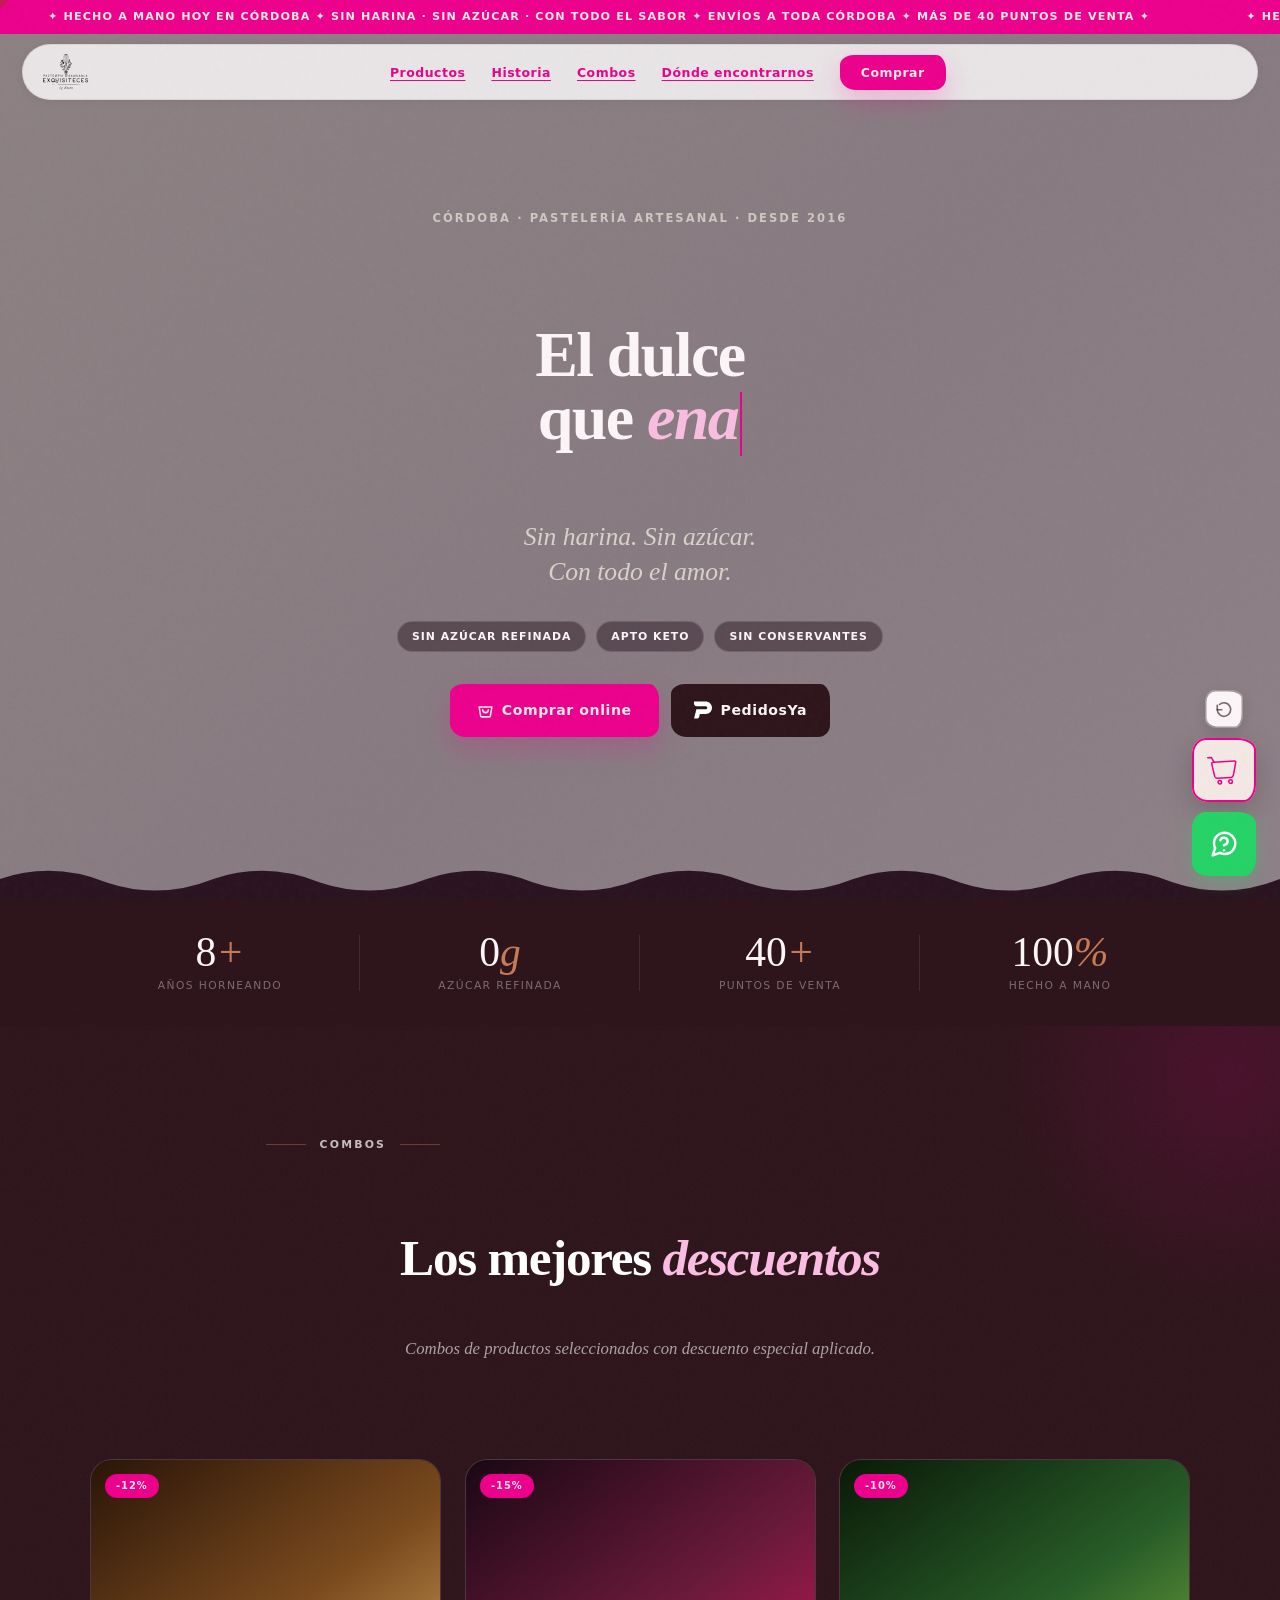
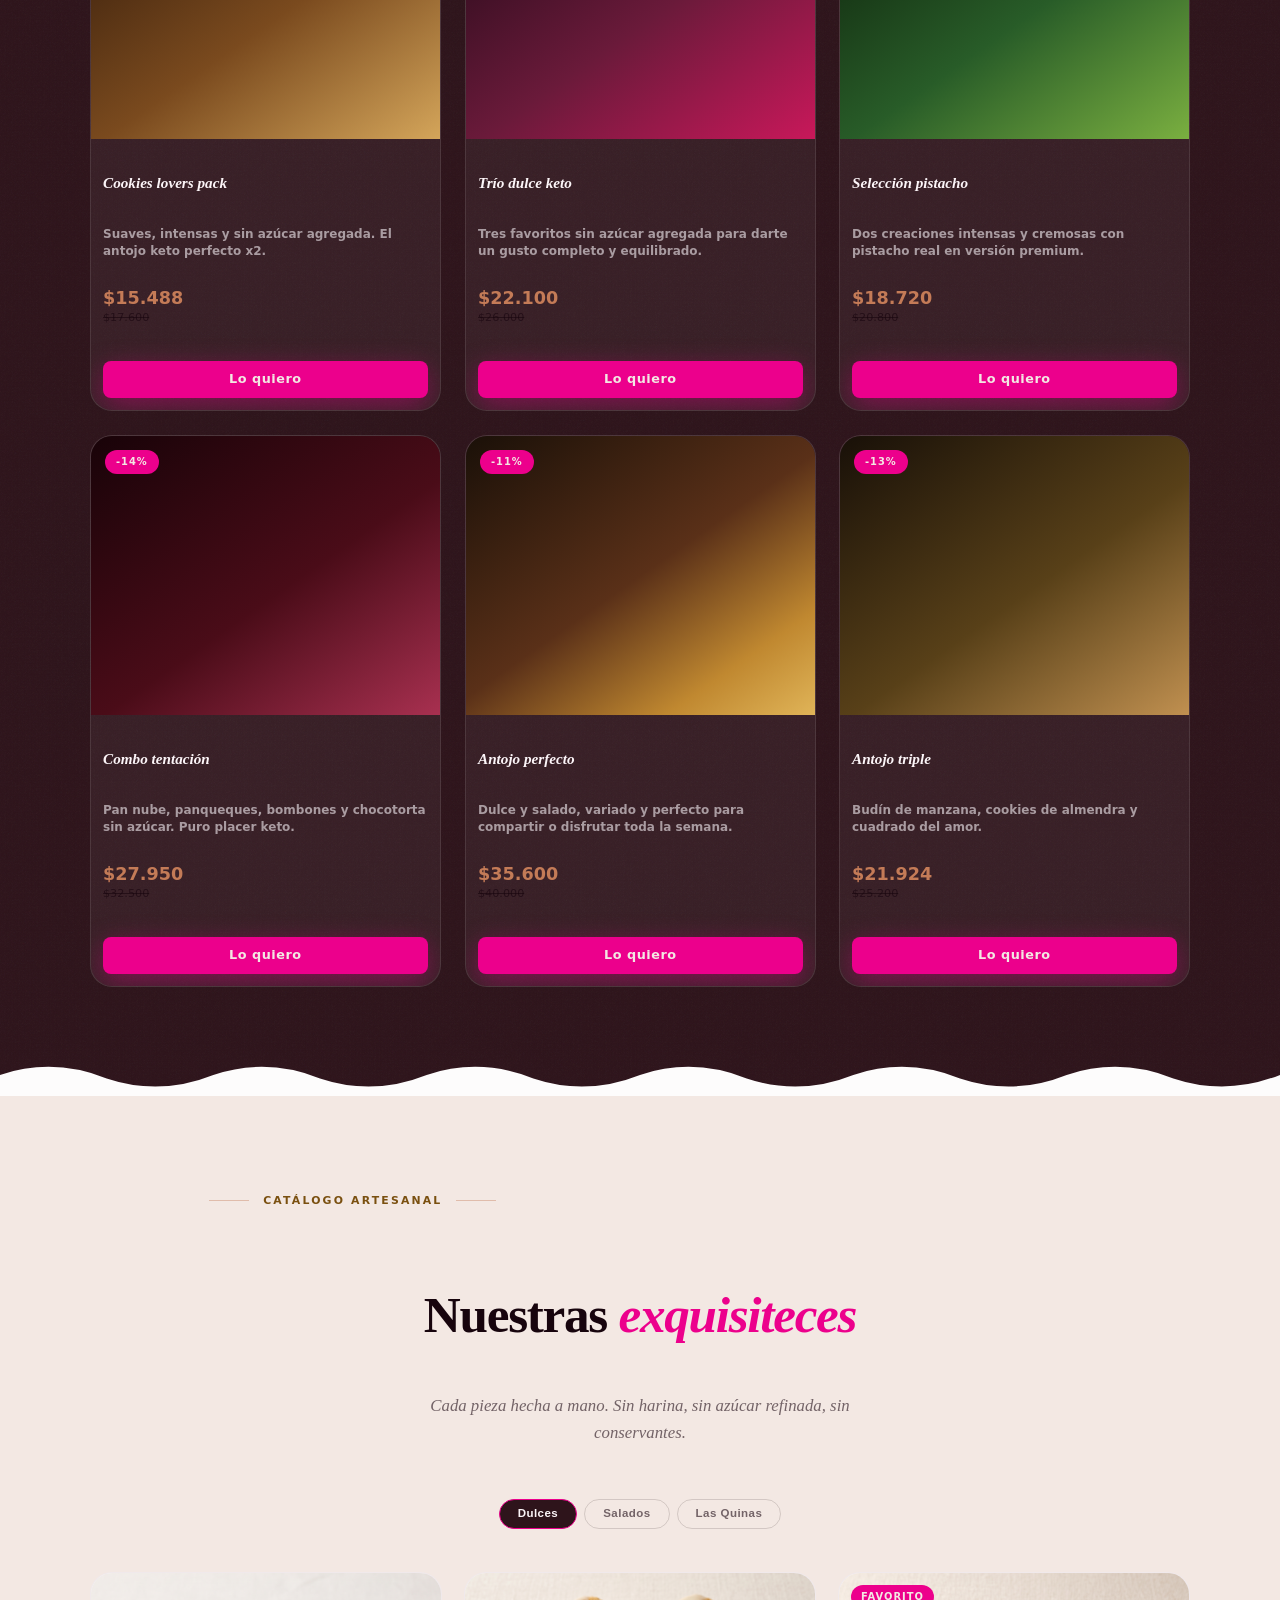
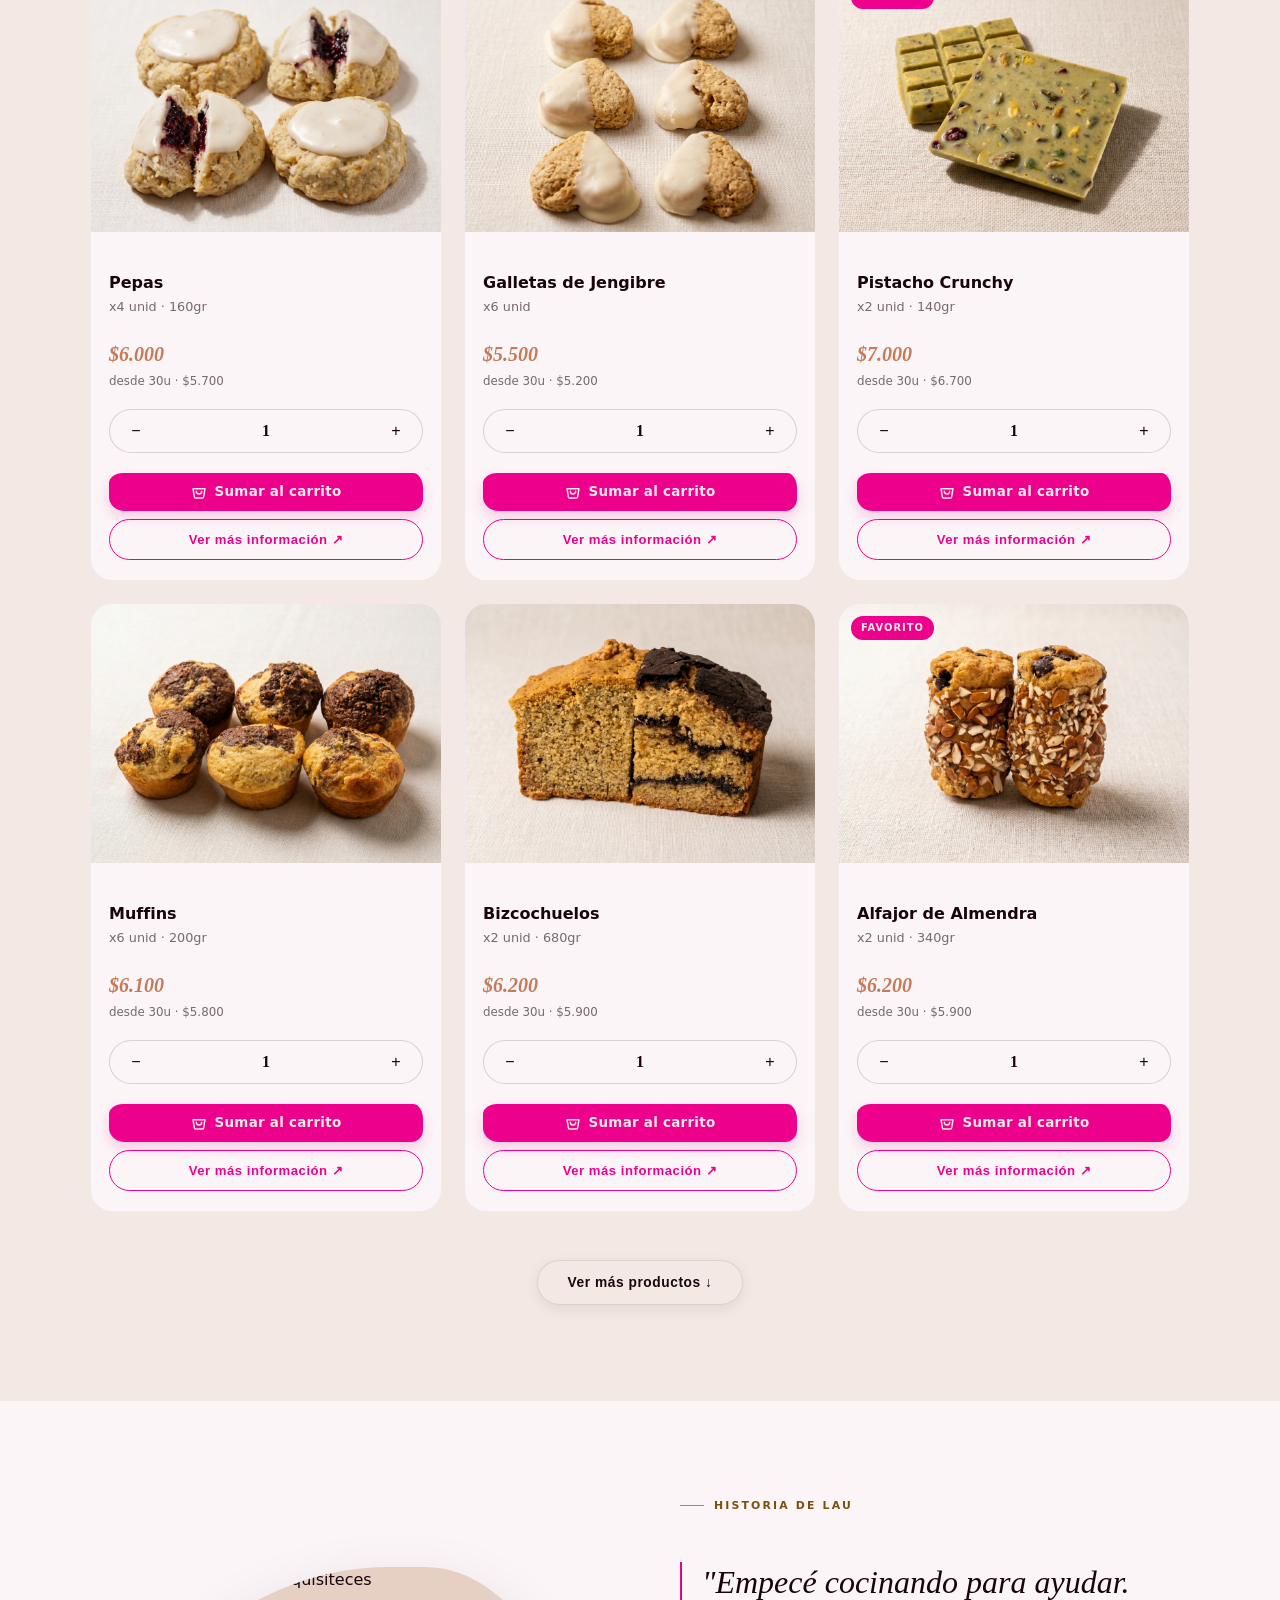
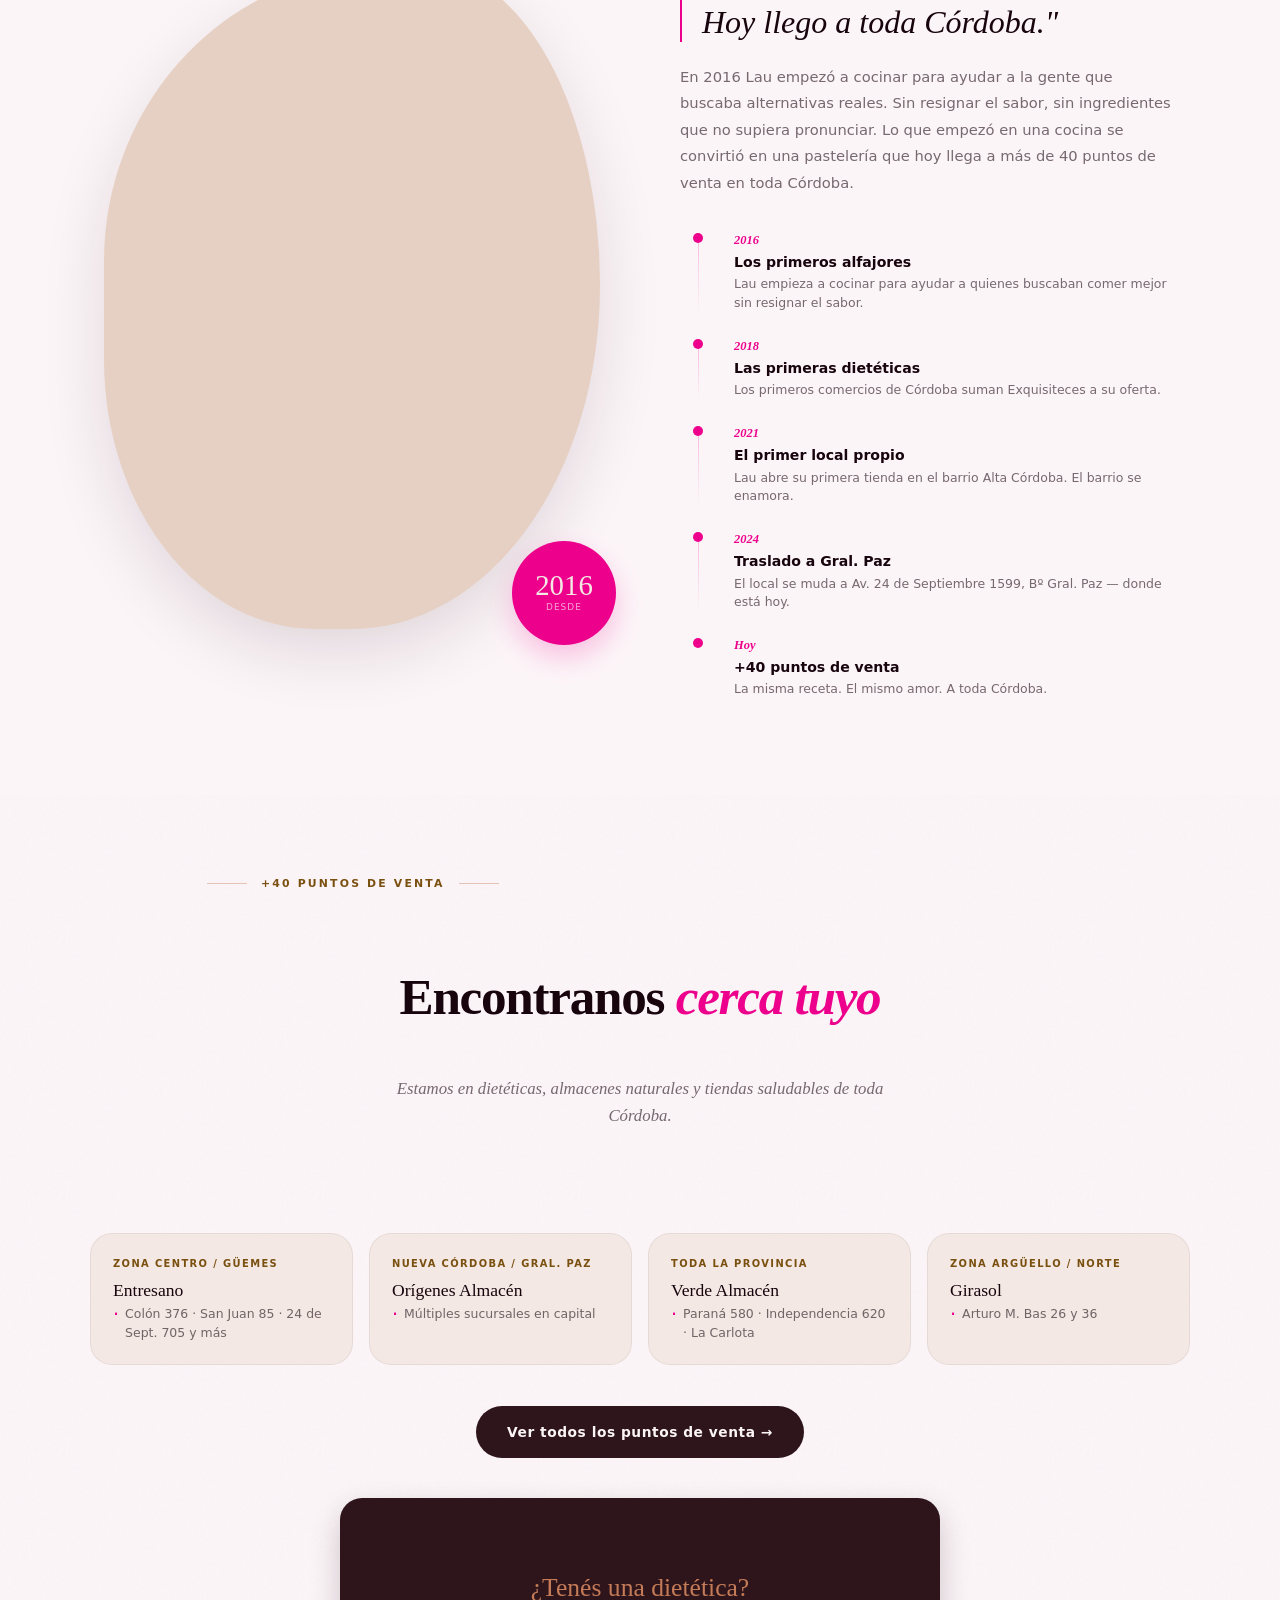
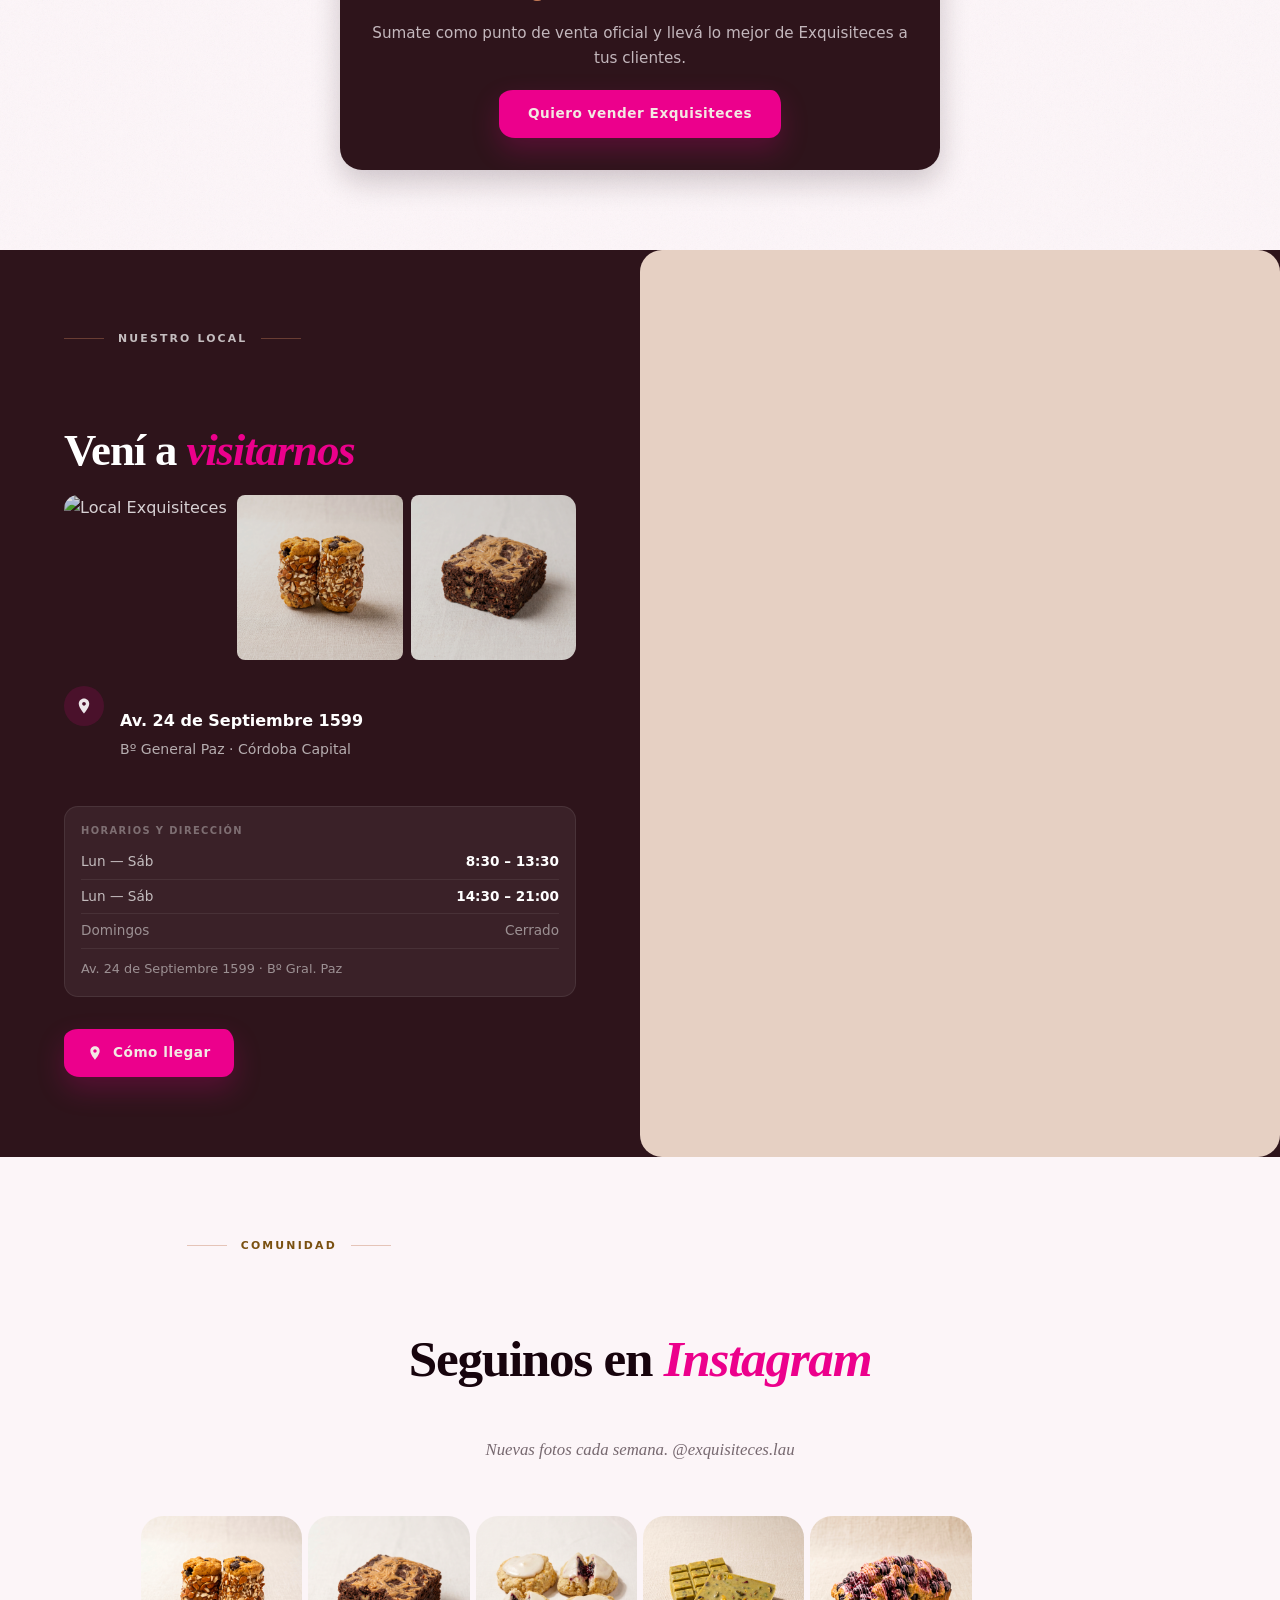
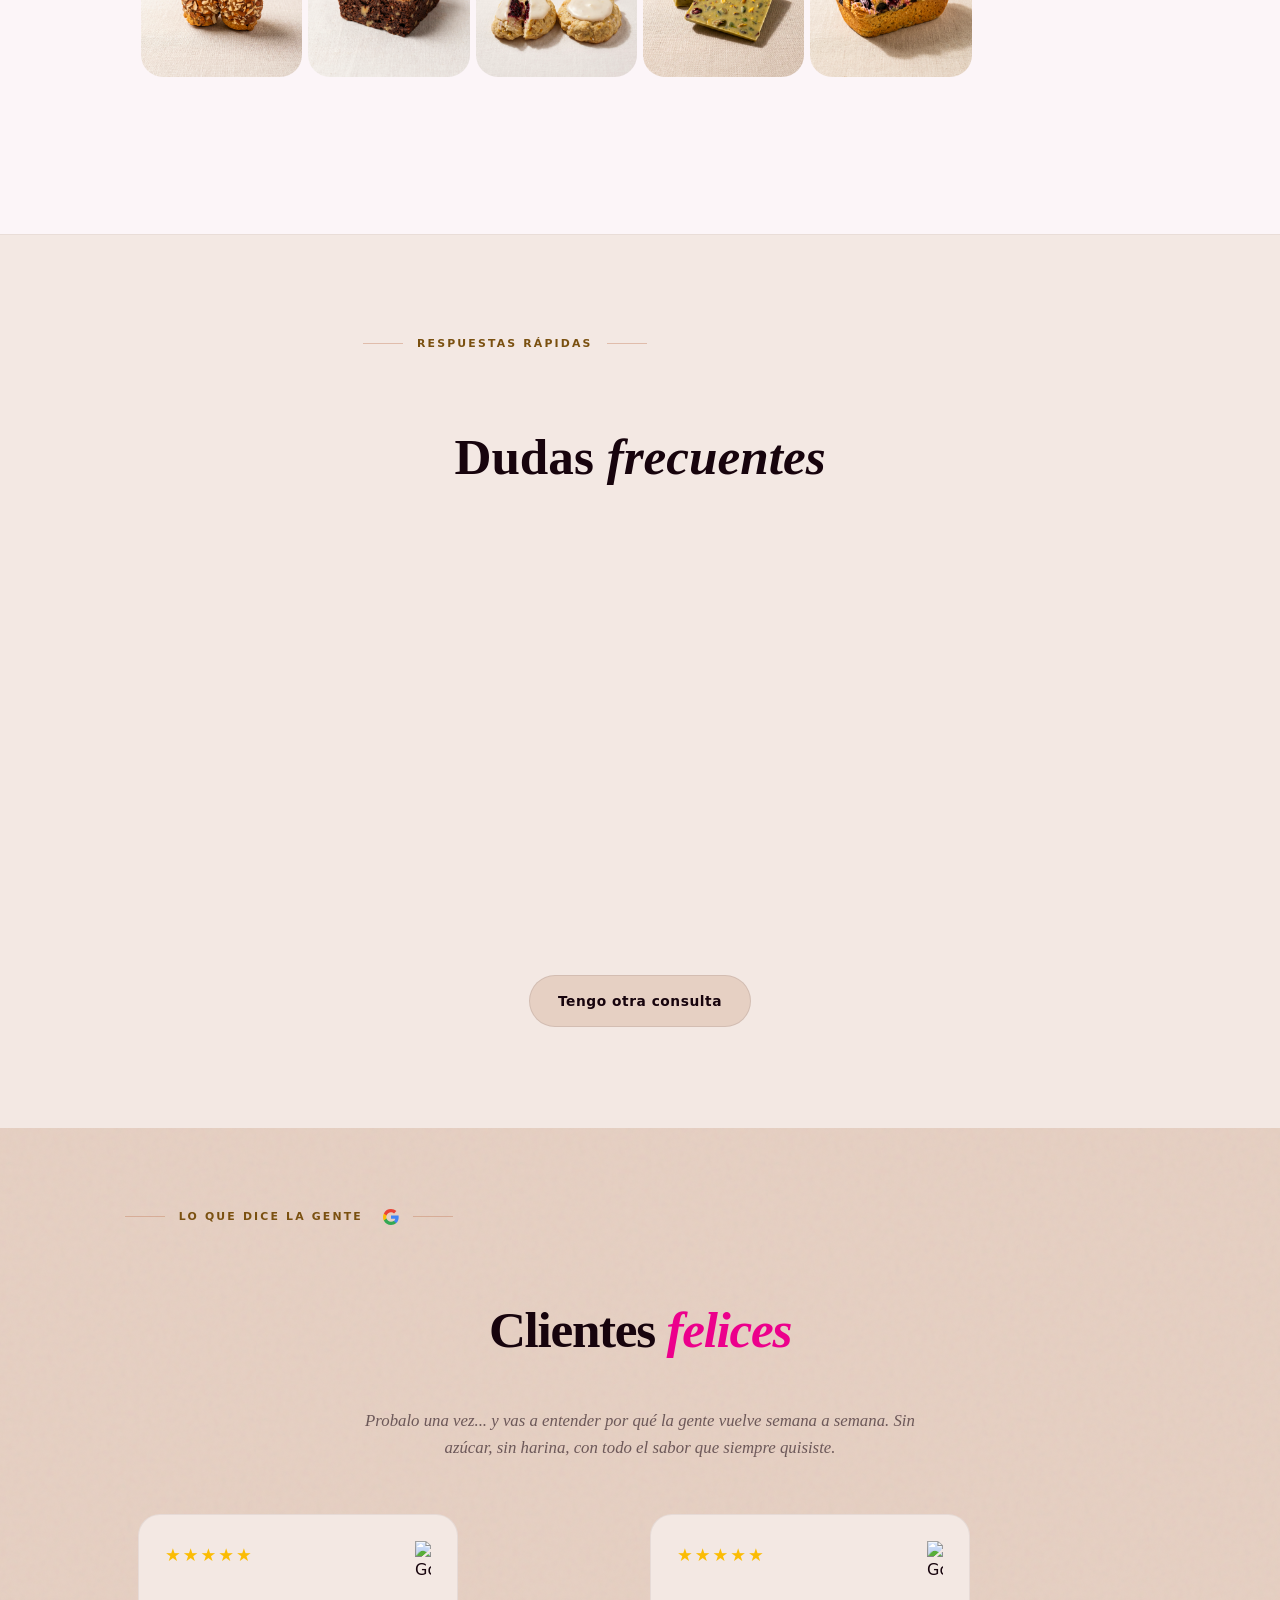
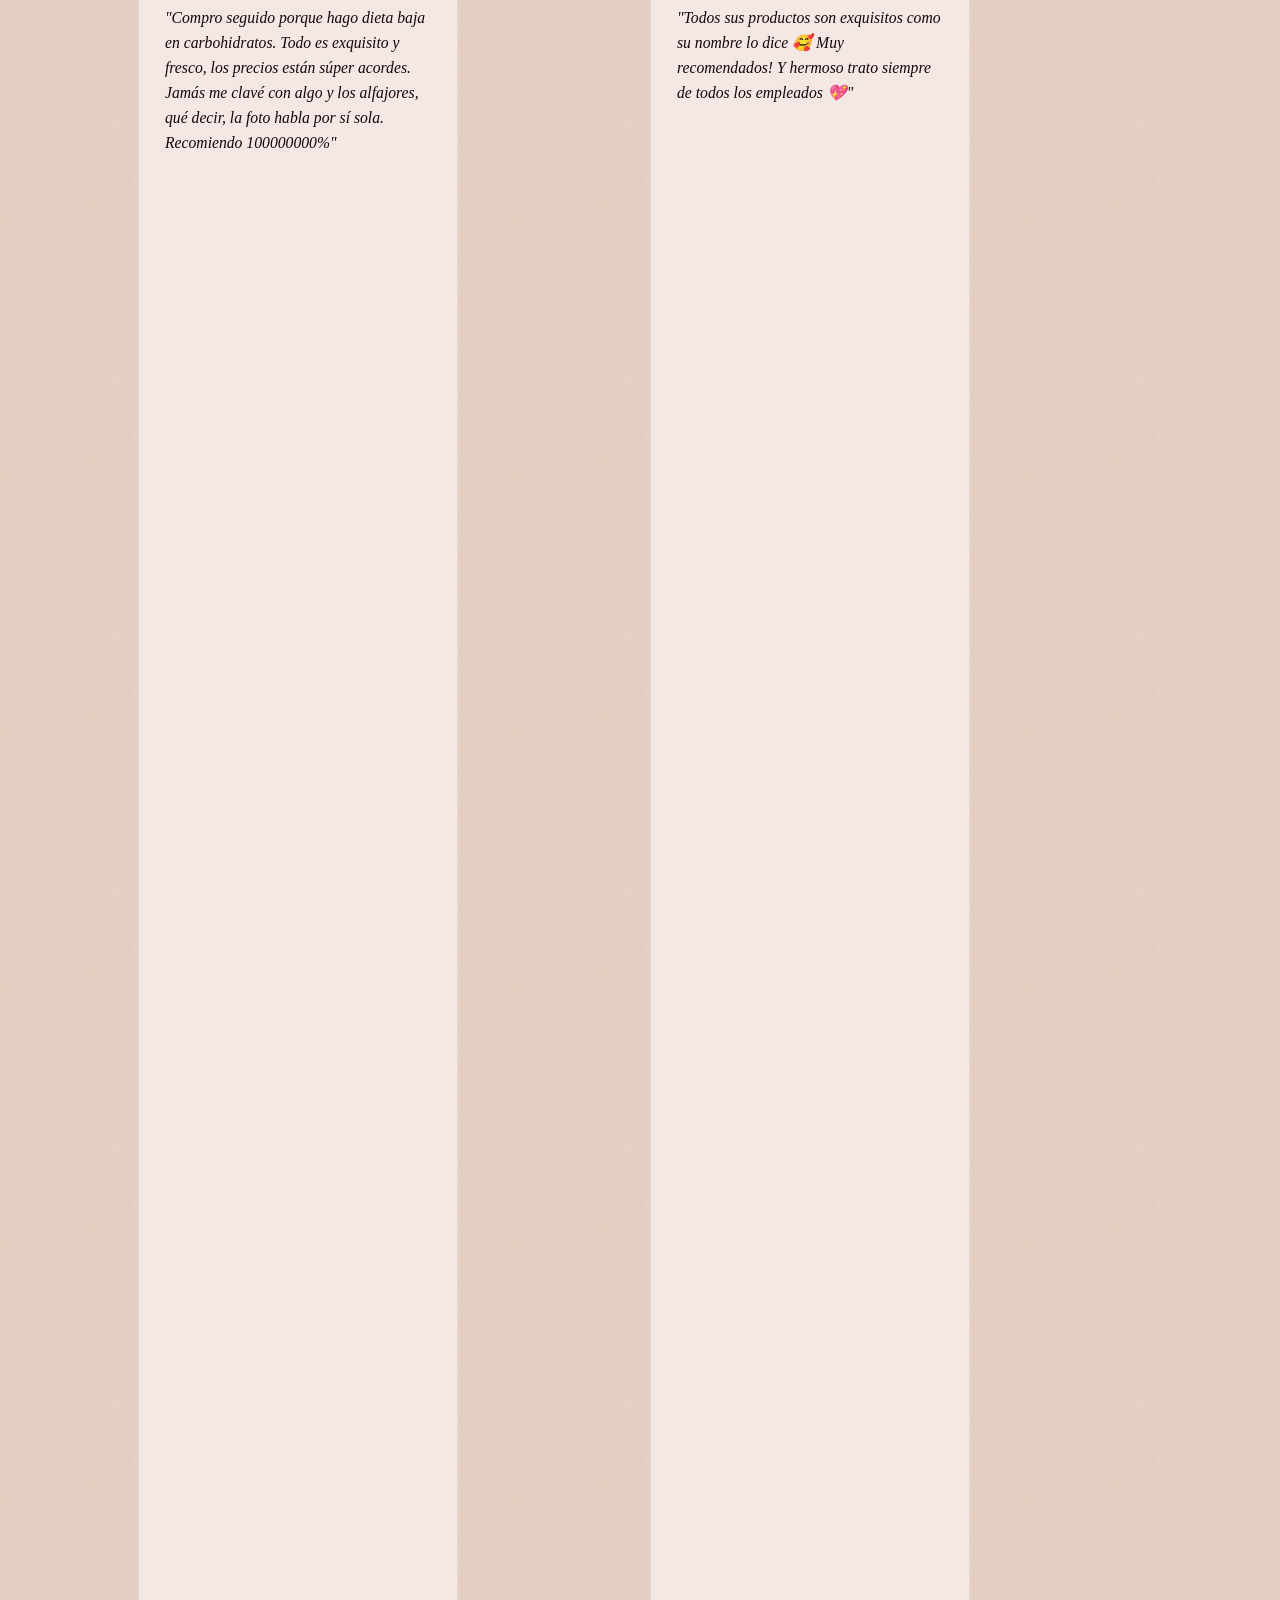
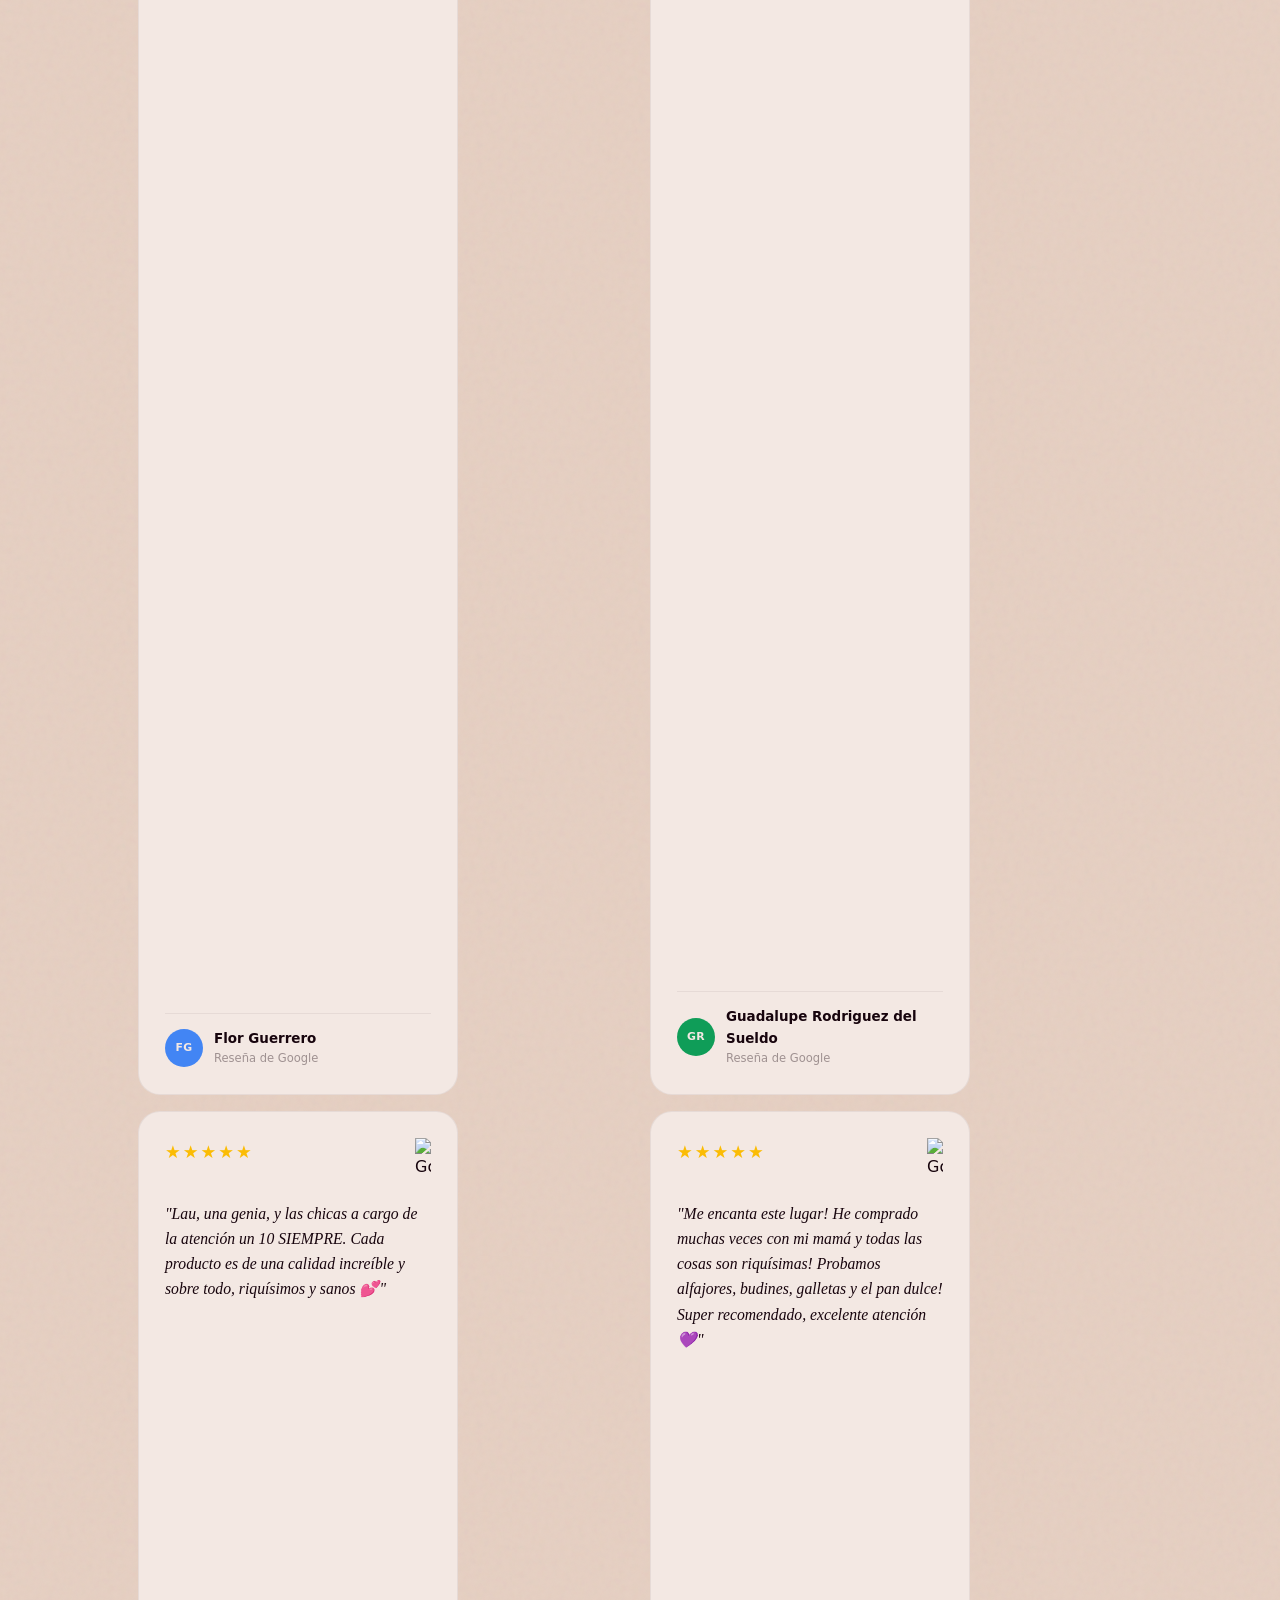
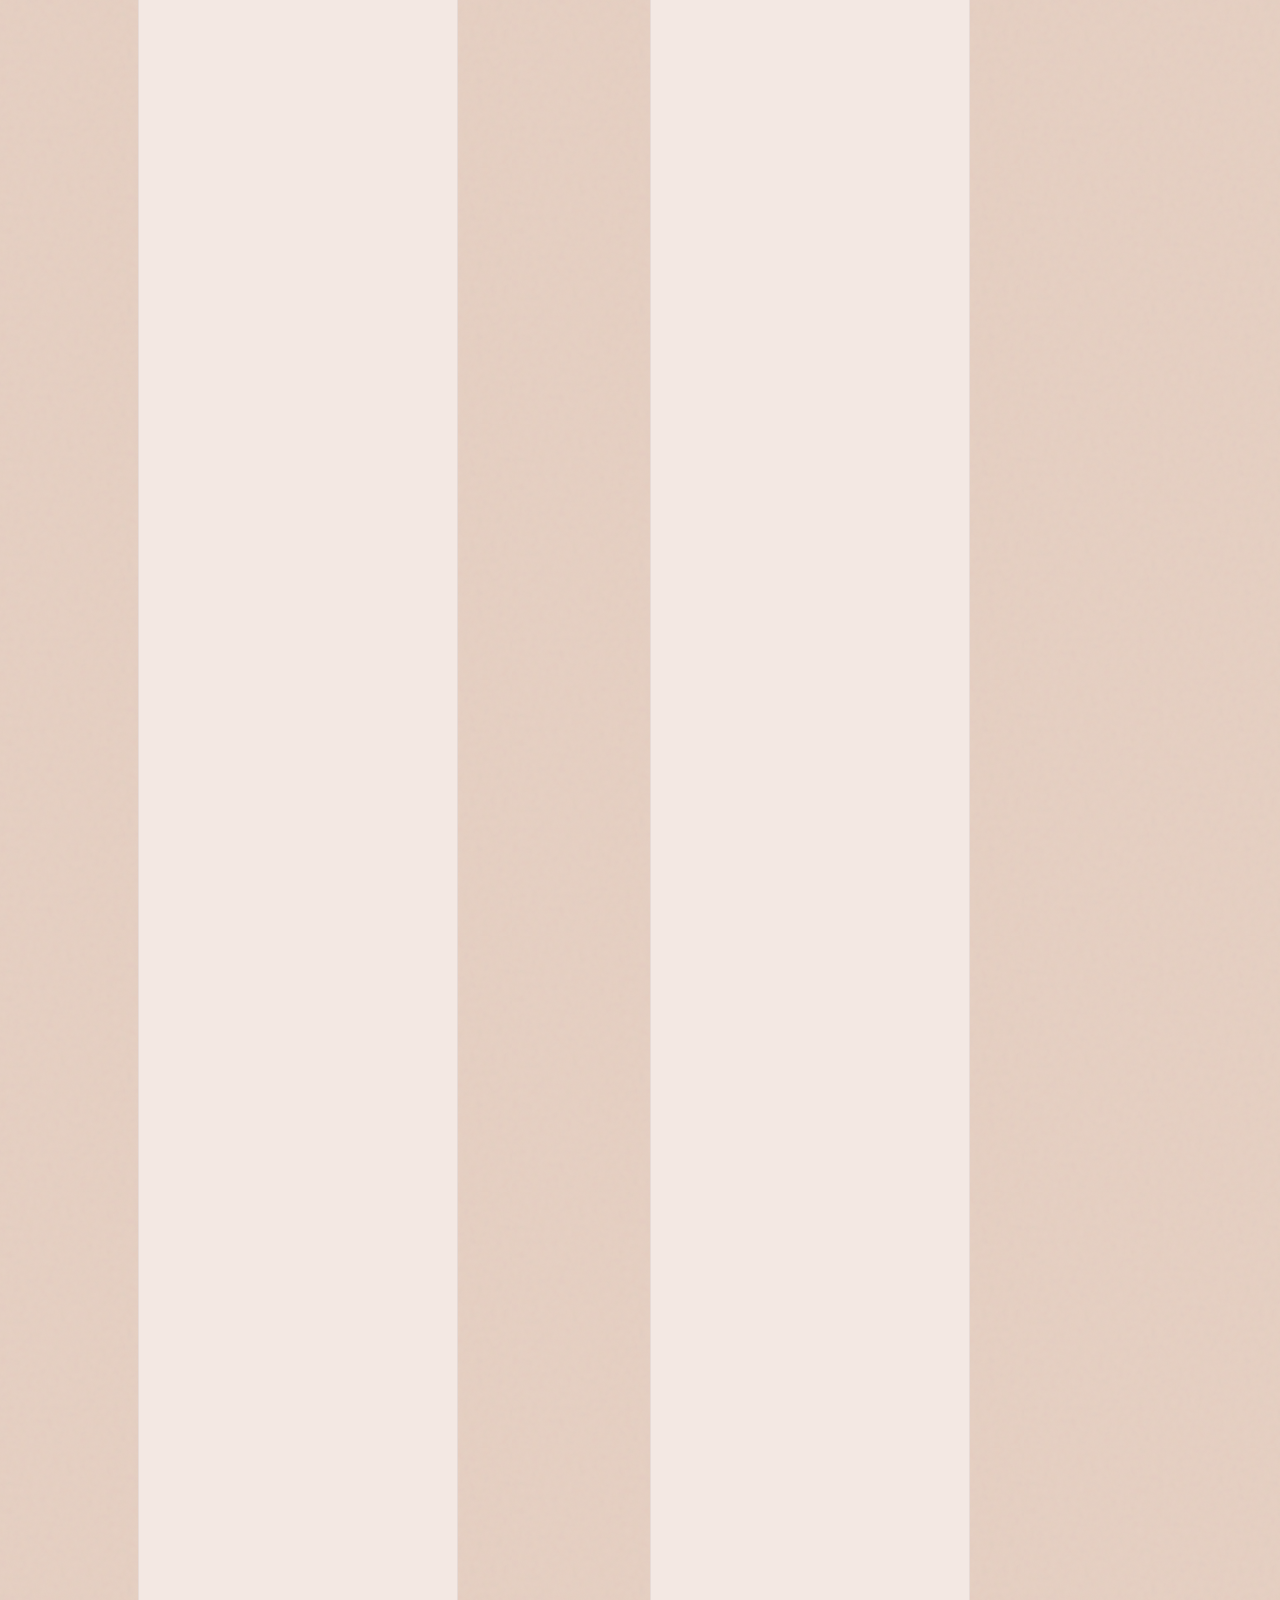
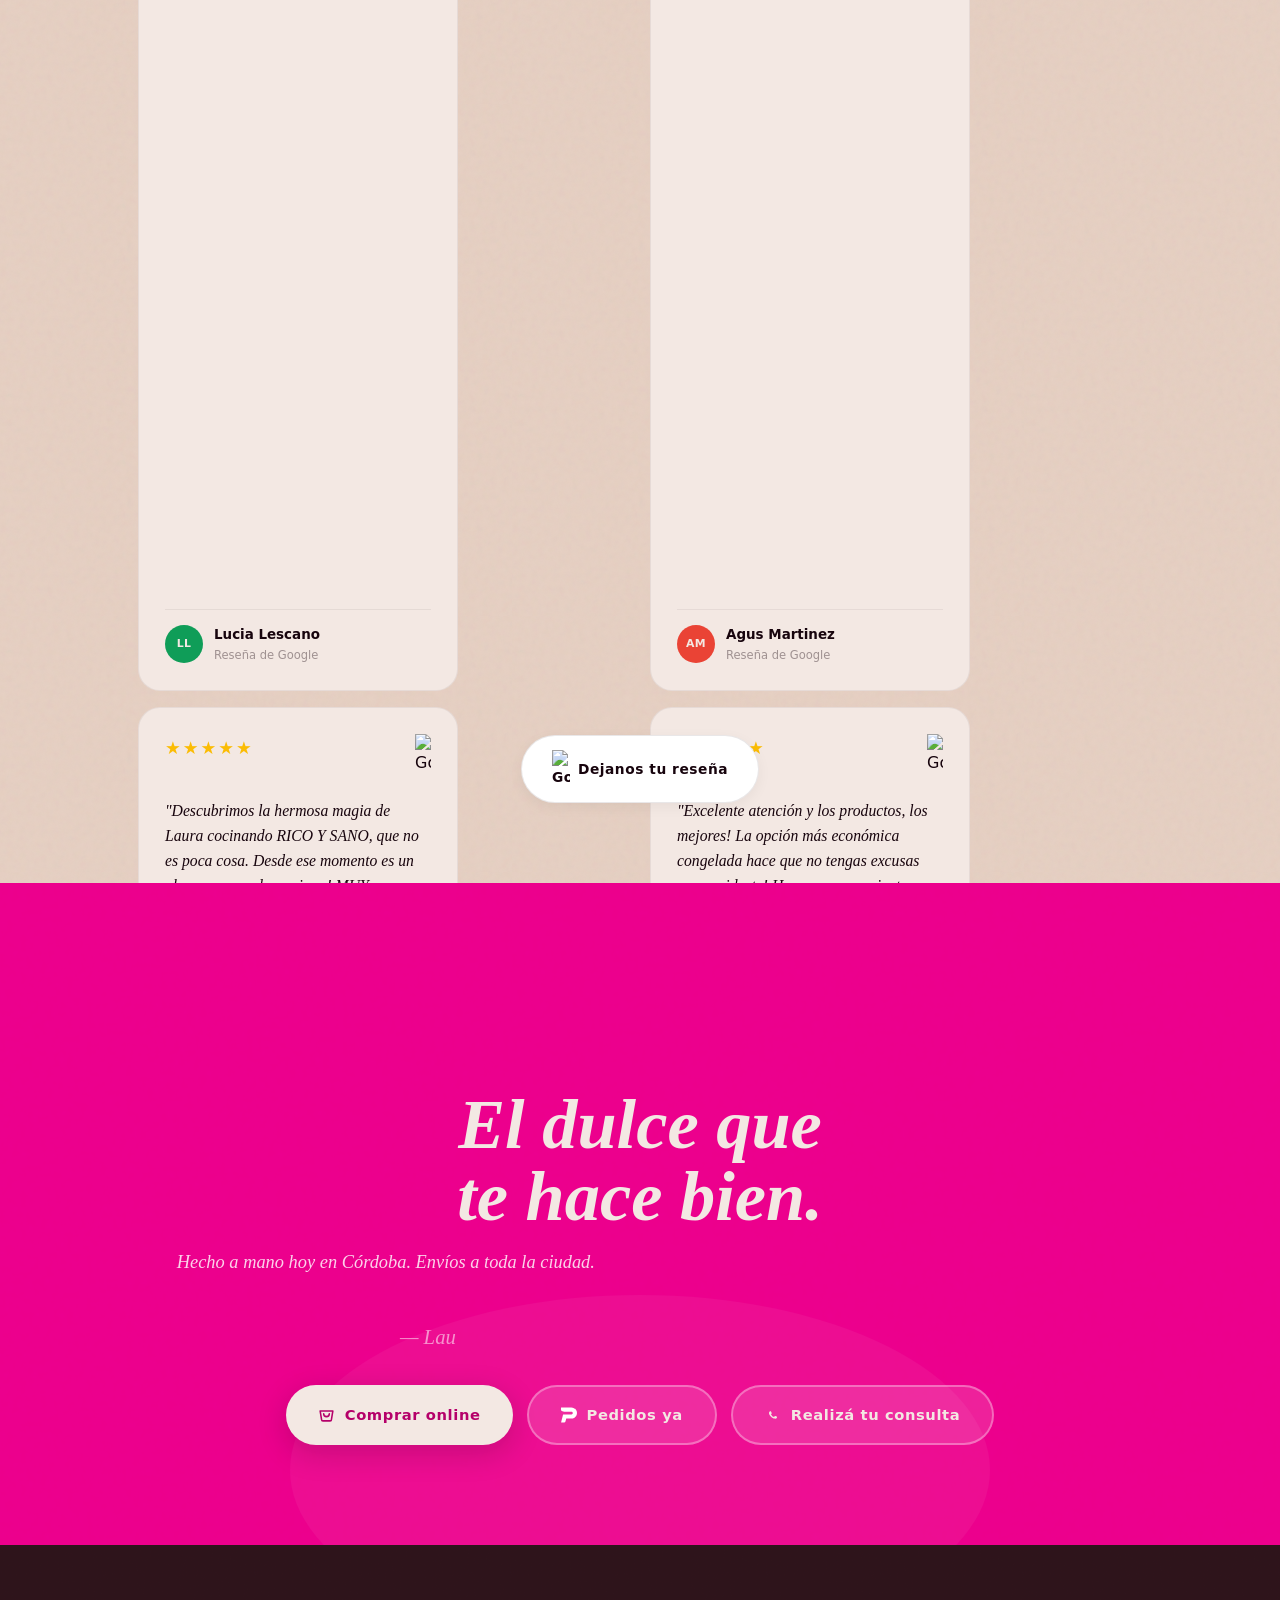
==== commit 15c821e4: "Actualización completa: FAQ, reseñas reales, nueva estructura JS/CSS/assets - FAQ: eliminadas pregun" ====
--- a/index.html
+++ b/index.html
@@ -1,3990 +1,671 @@
 <!DOCTYPE html>
 <html lang="es-AR">
 <head>
-  <meta charset="UTF-8">
-  <meta name="viewport" content="width=device-width, initial-scale=1.0">
-  <title>Exquisiteces by Laura — Pastelería Artesanal Sin Harina · Sin Azúcar · Córdoba</title>
-  <meta name="description" content="Pastelería artesanal sin harina y sin azúcar refinada. Alfajores, budines, cookies y más — hechos a mano en Córdoba, Argentina desde 2016. Pedidos por WhatsApp.">
-  <meta name="keywords" content="pastelería saludable córdoba, sin azúcar, sin harina, alfajores saludables, budines artesanales, keto, dulces naturales, exquisiteces by laura">
-  <meta name="author" content="Laura — Exquisiteces by Laura">
-  <meta name="robots" content="index, follow">
-  <link rel="canonical" href="https://exquisiteceslau.com/">
-
-  <!-- Open Graph -->
-  <meta property="og:type" content="website">
-  <meta property="og:url" content="https://exquisiteceslau.com/">
-  <meta property="og:title" content="Exquisiteces by Laura — Pastelería Artesanal Sin Harina · Sin Azúcar">
-  <meta property="og:description" content="Pastelería artesanal sin harina y sin azúcar. Hecho a mano en Córdoba desde 2016. El dulce que cuida.">
-  <meta property="og:image" content="https://exquisiteceslau.com/assets/og-image.jpg">
-  <meta property="og:locale" content="es_AR">
-  <meta property="og:site_name" content="Exquisiteces by Laura">
-
-  <!-- Twitter Card -->
-  <meta name="twitter:card" content="summary_large_image">
-  <meta name="twitter:title" content="Exquisiteces by Laura — Sin Harina · Sin Azúcar">
-  <meta name="twitter:description" content="Pastelería artesanal hecha a mano en Córdoba. El dulce que cuida.">
-  <meta name="twitter:image" content="https://exquisiteceslau.com/assets/og-image.jpg">
-
-  <!-- Fonts -->
-  <link rel="preconnect" href="https://fonts.googleapis.com">
-  <link rel="preconnect" href="https://fonts.gstatic.com" crossorigin>
-  <link href="https://fonts.googleapis.com/css2?family=Fraunces:ital,opsz,wght,SOFT,WONK@0,9..144,300..700,0..100,0..1;1,9..144,300..700,0..100,0..1&family=Nunito:ital,wght@0,300..800;1,400&family=Sacramento&display=swap" rel="stylesheet">
-
-  <!-- JSON-LD: Local Business -->
-  <script type="application/ld+json">
-  {
-    "@context": "https://schema.org",
-    "@type": "Bakery",
-    "name": "Exquisiteces by Laura",
-    "description": "Pastelería artesanal sin harina y sin azúcar refinada. Alfajores, budines, cookies y más hechos a mano.",
-    "url": "https://exquisiteceslau.com",
-    "telephone": "+5493512345678",
-    "address": {
-      "@type": "PostalAddress",
-      "streetAddress": "Av. 24 de Septiembre 1599",
-      "addressLocality": "Barrio General Paz, Córdoba",
-      "addressRegion": "Córdoba",
-      "addressCountry": "AR"
-    },
-    "geo": {
-      "@type": "GeoCoordinates",
-      "latitude": -31.3892,
-      "longitude": -64.1952
-    },
-    "openingHoursSpecification": [
-      {
-        "@type": "OpeningHoursSpecification",
-        "dayOfWeek": ["Monday","Tuesday","Wednesday","Thursday","Friday"],
-        "opens": "08:30",
-        "closes": "13:30"
-      },
-      {
-        "@type": "OpeningHoursSpecification",
-        "dayOfWeek": ["Monday","Tuesday","Wednesday","Thursday","Friday"],
-        "opens": "14:30",
-        "closes": "21:00"
-      }
-    ],
-    "sameAs": ["https://www.instagram.com/exquisiteces.lau/"],
-    "priceRange": "$$",
-    "servesCuisine": "Pastelería saludable artesanal",
-    "foundingDate": "2016"
-  }
-  </script>
-
-  <style>
-    /* ── TOKENS DE MARCA — Design System v2 ─────────────── */
-    @font-face {
-      font-family: 'Gourmet Le French';
-      src: url('fonts/GourmetLeFrench.otf') format('opentype'),
-           url('fonts/GourmetLeFrench.ttf') format('truetype');
-      font-weight: 400;
-      font-style: normal;
-      font-display: swap;
-    }
-
-    :root {
-      /* ── FUCSIA — color maestro hue 327° (#e6007e, logo real) ── */
-      --fucsia-900:      #570532;   /* máximo énfasis */
-      --fucsia-800:      #7D0848;   /* hover oscuro */
-      --fucsia-700:      #A00D5E;   /* press / deep */
-      --fucsia:          #E6007E;   /* ★ SIGNATURE — canónico */
-      --fucsia-500:      #F42597;   /* ilustración, iconos secundarios */
-      --fucsia-400:      #F25AAD;   /* superficies decorativas */
-      --fucsia-300:      #F288C2;   /* chips con contraste */
-      --fucsia-200:      #F5B8D9;   /* fondos cálidos */
-      --fucsia-100:      #F9DCEC;   /* chips, pills */
-      --fucsia-50:       #FCF3F8;   /* lavado hero, muy sutil */
-
-      --fucsia-deep:     var(--fucsia-700);
-      --fucsia-soft:     var(--fucsia-400);
-      --fucsia-pale:     var(--fucsia-100);
-      --fucsia-wash:     var(--fucsia-50);
-
-      /* ── NEUTROS CÁLIDOS (ADN fucsia, hue 327°) ─────────── */
-      --cream:           #F8F6F7;   /* fondo página — crema tibia */
-      --cream-deep:      #F0EAED;   /* sección alternada */
-      --paper:           #FDFCFC;   /* superficie tarjetas */
-      --ink:             #2A1320;   /* negro tibio con gota de fucsia */
-      --ink-soft:        #48283A;   /* texto secundario */
-      --ink-mute:        #7E586D;   /* texto terciario */
-      --ink-faint:       #AA929F;   /* disabled */
-
-      /* ── ACENTOS ARMONIOSOS ──────────────────────────────── */
-      --verde-hierba:    #558564;   /* complementario hue 147° */
-      --miel:            #E0A545;
-      --cacao:           #5A3022;
-      --lino:            #D8C4B0;
-
-      /* ── SEMÁNTICOS ──────────────────────────────────────── */
-      --fg:              var(--ink);
-      --fg-soft:         var(--ink-soft);
-      --fg-mute:         var(--ink-mute);
-      --fg-faint:        var(--ink-faint);
-      --bg:              var(--cream);
-      --bg-elev:         var(--paper);
-      --bg-alt:          var(--cream-deep);
-      --bg-tint:         var(--fucsia-wash);
-      --border:          rgba(26,18,19,0.10);
-      --border-strong:   rgba(26,18,19,0.22);
-
-      /* ── ALIASES RETROCOMPAT (transición) ───────────────── */
-      --rose:            var(--fucsia);
-      --rose-dark:       var(--fucsia-700);
-      --espresso:        var(--ink);
-      --cream-light:     var(--paper);
-      --cream-dark:      var(--cream-deep);
-      --cinnamon:        var(--miel);
-      --borgona:         var(--fucsia-900);
-      --sage:            var(--verde-hierba);
-      --chocolate:       var(--ink-mute);
-
-      /* ── SOMBRAS CÁLIDAS ─────────────────────────────────── */
-      --shadow-xs:       0 1px 2px rgba(26,18,19,0.06);
-      --shadow-sm:       0 2px 6px rgba(26,18,19,0.06), 0 1px 2px rgba(26,18,19,0.04);
-      --shadow-md:       0 8px 20px rgba(26,18,19,0.08), 0 2px 6px rgba(26,18,19,0.05);
-      --shadow-lg:       0 20px 40px rgba(26,18,19,0.10), 0 6px 14px rgba(26,18,19,0.06);
-      --shadow-fucsia:   0 12px 28px rgba(230,0,126,0.22);
-      --shadow-warm:     var(--shadow-sm);
-      --shadow-rose:     var(--shadow-fucsia);
-
-      /* ── RADII ORGÁNICOS ─────────────────────────────────── */
-      --r-xs:   4px;
-      --r-sm:   8px;
-      --r-md:   14px;
-      --r-lg:   22px;
-      --r-xl:   32px;
-      --r-pill: 999px;
-      --r-blob: 62% 38% 54% 46% / 55% 44% 56% 45%;
-
-      /* ── TIPOGRAFÍAS ─────────────────────────────────────── */
-      --font-display: 'Fraunces', Georgia, 'Times New Roman', serif;
-      --font-body:    'Nunito', -apple-system, BlinkMacSystemFont, sans-serif;
-      --font-script:  'Sacramento', cursive;
-      --font-logo:    'Gourmet Le French', 'Fraunces', serif;
-
-      /* ── ESPACIADO (4pt base) ────────────────────────────── */
-      --sp-1: 4px;  --sp-2: 8px;   --sp-3: 12px; --sp-4: 16px;
-      --sp-5: 24px; --sp-6: 32px;  --sp-7: 48px; --sp-8: 64px;
-      --sp-9: 96px; --sp-10: 128px;
-
-      /* ── MOTION ──────────────────────────────────────────── */
-      --ease-soft:    cubic-bezier(0.22, 0.61, 0.36, 1);
-      --ease-out:     cubic-bezier(0.16, 1, 0.3, 1);
-      --ease-in-out:  cubic-bezier(0.45, 0, 0.55, 1);
-      --dur-fast:     140ms;
-      --dur-med:      240ms;
-      --dur-slow:     420ms;
-    }
-
-    /* ── RESET & BASE ────────────────────────────────────── */
-    *, *::before, *::after { box-sizing: border-box; margin: 0; padding: 0; }
-
-    html { scroll-behavior: smooth; font-size: 16px; }
-
-    /* ── SKIP LINK ───────────────────────────────────────── */
-    .skip-link {
-      position: absolute;
-      top: -100px;
-      left: 16px;
-      background: var(--espresso);
-      color: var(--cream);
-      padding: 10px 20px;
-      border-radius: 0 0 8px 8px;
-      font-size: 0.85rem;
-      font-weight: 500;
-      z-index: 9999;
-      transition: top 0.2s;
-    }
-    .skip-link:focus { top: 0; }
-
-    /* ── FOCUS STYLES ────────────────────────────────────── */
-    :focus-visible {
-      outline: 2px solid var(--rose);
-      outline-offset: 3px;
-      border-radius: 4px;
-    }
-    a:focus-visible, button:focus-visible {
-      outline: 2px solid var(--rose);
-      outline-offset: 3px;
-    }
-
-    /* ── REDUCED MOTION ─────────────────────────────────── */
-    @media (prefers-reduced-motion: reduce) {
-      *, *::before, *::after {
-        animation-duration: 0.01ms !important;
-        transition-duration: 0.01ms !important;
-      }
-      .reveal { opacity: 1; transform: none; }
-    }
-
-    /* ── NO-JS FALLBACK ─────────────────────────────────── */
-    .no-js .reveal { opacity: 1; transform: none; }
-
-    body {
-      background: var(--bg);
-      color: var(--fg);
-      font-family: var(--font-body);
-      font-weight: 400;
-      line-height: 1.65;
-      overflow-x: hidden;
-      -webkit-font-smoothing: antialiased;
-    }
-
-    /* Grain texture overlay */
-    body::before {
-      content: '';
-      position: fixed;
-      inset: 0;
-      background-image: url("data:image/svg+xml,%3Csvg viewBox='0 0 256 256' xmlns='http://www.w3.org/2000/svg'%3E%3Cfilter id='noise'%3E%3CfeTurbulence type='fractalNoise' baseFrequency='0.9' numOctaves='4' stitchTiles='stitch'/%3E%3C/filter%3E%3Crect width='100%25' height='100%25' filter='url(%23noise)' opacity='0.03'/%3E%3C/svg%3E");
-      pointer-events: none;
-      z-index: 9999;
-      opacity: 0.4;
-    }
-
-    img { display: block; max-width: 100%; }
-    a { color: inherit; text-decoration: none; }
-
-    /* ── REVEAL ANIMATION ────────────────────────────────── */
-    .reveal {
-      opacity: 0;
-      transform: translateY(32px);
-      transition: opacity 0.8s var(--ease-out), transform 0.8s var(--ease-out);
-    }
-    .reveal.visible {
-      opacity: 1;
-      transform: translateY(0);
-    }
-    .reveal-delay-1 { transition-delay: 0.1s; }
-    .reveal-delay-2 { transition-delay: 0.2s; }
-    .reveal-delay-3 { transition-delay: 0.3s; }
-    .reveal-delay-4 { transition-delay: 0.4s; }
-    .reveal-delay-5 { transition-delay: 0.5s; }
-    .reveal-delay-6 { transition-delay: 0.6s; }
-
-    /* ── NAV — floating pill ──────────────────────────────── */
-    nav {
-      position: fixed;
-      top: 16px;
-      left: 28px;
-      right: 28px;
-      z-index: 100;
-      padding: 10px 10px 10px 20px;
-      display: flex;
-      align-items: center;
-      justify-content: space-between;
-      background: rgba(248, 246, 247, 0.92);
-      backdrop-filter: blur(14px);
-      -webkit-backdrop-filter: blur(14px);
-      border: 1px solid var(--border);
-      border-radius: var(--r-pill);
-      box-shadow: var(--shadow-sm);
-      transition: box-shadow var(--dur-med) var(--ease-soft);
-    }
-
-    nav.scrolled {
-      box-shadow: var(--shadow-md);
-    }
-
-    .nav-logo { display: flex; align-items: center; }
-
-    .nav-logo-img {
-      height: 44px;
-      width: auto;
-      object-fit: contain;
-    }
-
-    .nav-logo-text {
-      font-family: var(--font-display);
-      font-size: 1.25rem;
-      font-weight: 500;
-      letter-spacing: 0.02em;
-      color: var(--ink);
-    }
-
-    .nav-logo-text em {
-      color: var(--rose);
-      font-style: italic;
-    }
-
-    .nav-links {
-      display: flex;
-      gap: 28px;
-      list-style: none;
-    }
-
-    .nav-links a {
-      font-size: 0.78rem;
-      font-weight: 600;
-      letter-spacing: 0.06em;
-      color: var(--ink-soft);
-      transition: color var(--dur-fast) var(--ease-soft);
-    }
-
-    .nav-links a:hover { color: var(--fucsia); }
-
-    .nav-cta {
-      background: var(--fucsia);
-      color: var(--cream) !important;
-      padding: 10px 22px;
-      border-radius: var(--r-pill);
-      font-size: 0.78rem !important;
-      font-weight: 700 !important;
-      letter-spacing: 0.04em;
-      box-shadow: var(--shadow-fucsia);
-      transition: background var(--dur-med) var(--ease-soft), transform var(--dur-fast), box-shadow var(--dur-med) !important;
-    }
-
-    .nav-cta:hover {
-      background: var(--fucsia-deep) !important;
-      transform: translateY(-1px);
-      color: var(--cream) !important;
-      box-shadow: 0 8px 24px rgba(230,0,126,0.30);
-    }
-
-    /* ── HERO ────────────────────────────────────────────── */
-    .hero {
-      min-height: 100vh;
-      display: grid;
-      grid-template-columns: 1fr 1fr;
-      position: relative;
-      overflow: hidden;
-    }
-
-    .hero-text {
-      display: flex;
-      flex-direction: column;
-      justify-content: center;
-      padding: 120px 64px 80px;
-      position: relative;
-      z-index: 2;
-    }
-
-    .hero-eyebrow {
-      font-size: 0.72rem;
-      font-weight: 400;
-      letter-spacing: 0.18em;
-      text-transform: uppercase;
-      color: var(--cinnamon);
-      margin-bottom: 28px;
-      display: flex;
-      align-items: center;
-      gap: 12px;
-    }
-
-    .hero-eyebrow::before {
-      content: '';
-      width: 32px;
-      height: 1px;
-      background: var(--cinnamon);
-      flex-shrink: 0;
-    }
-
-    .hero-headline {
-      font-family: var(--font-display);
-      font-size: clamp(3.2rem, 5vw, 5.5rem);
-      font-weight: 400;
-      font-variation-settings: 'opsz' 144, 'SOFT' 50, 'WONK' 1;
-      line-height: 1.0;
-      letter-spacing: -0.02em;
-      color: var(--fg);
-      margin-bottom: 12px;
-    }
-
-    .hero-headline em {
-      font-style: italic;
-      color: var(--fucsia);
-      font-weight: 400;
-    }
-
-    .hero-subheadline {
-      font-family: var(--font-display);
-      font-size: clamp(1.6rem, 2.5vw, 2.4rem);
-      font-weight: 300;
-      font-style: italic;
-      color: var(--fg-mute);
-      margin-bottom: 32px;
-      line-height: 1.2;
-    }
-
-    .hero-description {
-      font-size: 0.95rem;
-      color: var(--chocolate);
-      max-width: 400px;
-      margin-bottom: 48px;
-      line-height: 1.75;
-    }
-
-    .hero-badges {
-      display: flex;
-      gap: 10px;
-      margin-bottom: 48px;
-      flex-wrap: wrap;
-    }
-
-    .badge {
-      font-size: 0.72rem;
-      font-weight: 400;
-      letter-spacing: 0.08em;
-      text-transform: uppercase;
-      padding: 7px 16px;
-      border-radius: 100px;
-      border: 1px solid;
-    }
-
-    .badge-rose {
-      border-color: var(--rose);
-      color: var(--rose);
-    }
-
-    .badge-sage {
-      border-color: var(--sage);
-      color: var(--sage);
-    }
-
-    .badge-cinnamon {
-      border-color: var(--cinnamon);
-      color: var(--cinnamon);
-    }
-
-    .hero-cta-group {
-      display: flex;
-      gap: 16px;
-      align-items: center;
-    }
-
-    .btn-primary {
-      display: inline-flex;
-      align-items: center;
-      gap: 10px;
-      background: var(--fucsia);
-      color: var(--cream);
-      padding: 16px 32px;
-      border-radius: var(--r-pill);
-      font-size: 0.85rem;
-      font-weight: 600;
-      letter-spacing: 0.04em;
-      transition: background var(--dur-med) var(--ease-soft), transform var(--dur-fast), box-shadow var(--dur-med);
-      box-shadow: var(--shadow-fucsia);
-    }
-
-    .btn-primary:hover {
-      background: var(--fucsia-deep);
-      transform: translateY(-2px);
-      box-shadow: 0 16px 36px rgba(200,24,90,0.28);
-    }
-    .btn-primary:active { transform: scale(0.98); }
-
-    .btn-primary svg { width: 18px; height: 18px; }
-
-    .btn-secondary {
-      font-size: 0.85rem;
-      color: var(--chocolate);
-      font-weight: 400;
-      letter-spacing: 0.04em;
-      display: flex;
-      align-items: center;
-      gap: 8px;
-      transition: color 0.3s;
-    }
-
-    .btn-secondary::after {
-      content: '→';
-      transition: transform 0.3s;
-    }
-
-    .btn-secondary:hover { color: var(--rose); }
-    .btn-secondary:hover::after { transform: translateX(4px); }
-
-    /* Hero firma Laura */
-    .hero-firma {
-      font-family: var(--font-script);
-      font-size: 1.7rem;
-      font-weight: 600;
-      color: var(--fucsia);
-      font-style: italic;
-      line-height: 1;
-      margin-bottom: 36px;
-      margin-top: -20px;
-      letter-spacing: 0.01em;
-    }
-
-    /* Sprig decorativo hero */
-    .hero-sprig {
-      display: flex;
-      align-items: center;
-      gap: 8px;
-      margin-bottom: 24px;
-      color: var(--verde-hierba);
-      opacity: 0.75;
-    }
-
-    /* Hero image side */
-    .hero-image-side {
-      position: relative;
-      overflow: hidden;
-    }
-
-    /* Stamp badge */
-    .hero-stamp {
-      position: absolute;
-      top: 48px;
-      right: 44px;
-      width: 90px;
-      height: 90px;
-      border-radius: 50%;
-      background: var(--fucsia);
-      color: var(--cream);
-      font-family: var(--font-body);
-      font-size: 11px;
-      font-weight: 800;
-      letter-spacing: 0.08em;
-      text-transform: uppercase;
-      text-align: center;
-      line-height: 1.2;
-      display: flex;
-      align-items: center;
-      justify-content: center;
-      transform: rotate(-8deg);
-      box-shadow: var(--shadow-fucsia);
-      z-index: 4;
-      cursor: default;
-      transition: transform var(--dur-med) var(--ease-soft);
-    }
-    .hero-stamp:hover { transform: rotate(-4deg) scale(1.06); }
-
-    /* Floater callout */
-    .hero-floater {
-      position: absolute;
-      bottom: 72px;
-      left: 36px;
-      background: rgba(253,252,252,0.96);
-      backdrop-filter: blur(10px);
-      -webkit-backdrop-filter: blur(10px);
-      border: 1px solid var(--border);
-      border-radius: var(--r-lg);
-      padding: 14px 18px;
-      display: flex;
-      align-items: center;
-      gap: 12px;
-      box-shadow: var(--shadow-md);
-      z-index: 4;
-    }
-
-    .hero-floater-dot {
-      width: 42px;
-      height: 42px;
-      background: var(--fucsia-100);
-      border-radius: 50%;
-      display: flex;
-      align-items: center;
-      justify-content: center;
-      flex-shrink: 0;
-    }
-    .hero-floater-dot svg { width: 20px; height: 20px; color: var(--fucsia); }
-
-    .hero-floater strong {
-      display: block;
-      font-family: var(--font-body);
-      font-size: 13px;
-      font-weight: 700;
-      color: var(--ink);
-      margin-bottom: 2px;
-    }
-    .hero-floater span {
-      font-size: 11px;
-      color: var(--ink-mute);
-      letter-spacing: 0.03em;
-    }
-
-    .hero-image-side::before {
-      content: 'Exquisiteces';
-      position: absolute;
-      font-family: var(--font-display);
-      font-size: 18vw;
-      font-weight: 300;
-      color: rgba(232,0,128,0.05);
-      letter-spacing: -0.02em;
-      top: 50%;
-      left: 50%;
-      transform: translate(-50%, -50%) rotate(-15deg);
-      white-space: nowrap;
-      pointer-events: none;
-      z-index: 1;
-    }
-
-    .hero-photo {
-      width: 100%;
-      height: 100%;
-      object-fit: cover;
-    }
-
-    /* Photo placeholder */
-    .hero-photo-placeholder {
-      width: 100%;
-      height: 100%;
-      background: linear-gradient(160deg, #C8A870 0%, #A07840 30%, #6B4420 65%, #3D2210 100%);
-      display: flex;
-      flex-direction: column;
-      align-items: center;
-      justify-content: center;
-      gap: 16px;
-      color: rgba(244,237,226,0.6);
-      position: relative;
-      overflow: hidden;
-    }
-    /* Orbe luminoso central */
-    .hero-photo-placeholder::after {
-      content: '';
-      position: absolute;
-      width: 300px;
-      height: 300px;
-      border-radius: 50%;
-      background: radial-gradient(circle, rgba(200,168,112,0.4) 0%, transparent 70%);
-      top: 40%;
-      left: 50%;
-      transform: translate(-50%, -50%);
-      pointer-events: none;
-    }
-
-    .placeholder-icon {
-      width: 64px;
-      height: 64px;
-      opacity: 0.35;
-      position: relative;
-      z-index: 1;
-    }
-
-    .placeholder-text {
-      font-family: var(--font-display);
-      font-size: 1.1rem;
-      font-style: italic;
-      opacity: 0.5;
-      position: relative;
-      z-index: 1;
-    }
-
-    /* Hero scroll indicator */
-    .hero-scroll {
-      position: absolute;
-      bottom: 40px;
-      left: 64px;
-      display: flex;
-      align-items: center;
-      gap: 12px;
-      font-size: 0.72rem;
-      letter-spacing: 0.12em;
-      text-transform: uppercase;
-      color: var(--cinnamon);
-      opacity: 0.7;
-    }
-
-    .scroll-line {
-      width: 40px;
-      height: 1px;
-      background: var(--cinnamon);
-      position: relative;
-      overflow: hidden;
-    }
-
-    .scroll-line::after {
-      content: '';
-      position: absolute;
-      inset: 0;
-      background: var(--rose);
-      transform: translateX(-100%);
-      animation: scroll-slide 2s var(--ease-in-out) infinite;
-    }
-
-    @keyframes scroll-slide {
-      0% { transform: translateX(-100%); }
-      50% { transform: translateX(0); }
-      100% { transform: translateX(100%); }
-    }
-
-    /* ── BTN PEDIDOSYA ──────────────────────────────────── */
-    .btn-pedidosya {
-      display: inline-flex;
-      align-items: center;
-      gap: 10px;
-      background: #FA0050;
-      color: #fff;
-      border: 2px solid #FA0050;
-      padding: 14px 28px;
-      border-radius: var(--r-pill);
-      font-weight: 700;
-      font-size: 0.9rem;
-      letter-spacing: 0.02em;
-      transition: all var(--dur-med) var(--ease-soft);
-      text-decoration: none;
-    }
-    .btn-pedidosya:hover {
-      background: #d4003e;
-      border-color: #d4003e;
-      transform: translateY(-2px);
-      box-shadow: 0 8px 20px rgba(250,0,80,0.3);
-    }
-    .btn-pedidosya svg { flex-shrink: 0; }
-
-    /* ── INSTAGRAM SECTION ──────────────────────────────── */
-    .ig-section {
-      background: var(--cream);
-      padding: 80px 40px;
-      border-top: 1px solid var(--border);
-    }
-    .ig-section-inner {
-      max-width: 960px;
-      margin: 0 auto;
-      display: flex;
-      flex-direction: column;
-      align-items: center;
-      gap: 40px;
-    }
-    .ig-header {
-      display: flex;
-      flex-direction: column;
-      align-items: center;
-      gap: 12px;
-      text-align: center;
-    }
-    .ig-avatar {
-      width: 56px;
-      height: 56px;
-      background: linear-gradient(135deg, #f09433 0%, #e6683c 25%, #dc2743 50%, #cc2366 75%, #bc1888 100%);
-      border-radius: 50%;
-      display: flex;
-      align-items: center;
-      justify-content: center;
-      color: white;
-      box-shadow: 0 4px 14px rgba(220,39,67,0.35);
-    }
-    .ig-eyebrow {
-      font-size: 0.7rem;
-      font-weight: 700;
-      letter-spacing: 0.14em;
-      text-transform: uppercase;
-      color: var(--ink-mute);
-    }
-    .ig-handle-text {
-      font-family: var(--font-display);
-      font-size: clamp(2rem, 4vw, 3rem);
-      font-weight: 400;
-      color: var(--ink);
-      line-height: 1.1;
-    }
-    .ig-sub {
-      font-size: 0.95rem;
-      color: var(--ink-soft);
-      max-width: 480px;
-      text-align: center;
-      line-height: 1.6;
-    }
-    .ig-grid {
-      display: grid;
-      grid-template-columns: repeat(6, 1fr);
-      gap: 6px;
-      width: 100%;
-      border-radius: var(--r-lg);
-      overflow: hidden;
-    }
-    .ig-post {
-      aspect-ratio: 1;
-      position: relative;
-      overflow: hidden;
-      cursor: pointer;
-    }
-    .ig-post--1 { background: linear-gradient(135deg, #F9DCEC 0%, #F5B8D9 100%); }
-    .ig-post--2 { background: linear-gradient(135deg, #F4EFE4 0%, #DFD4BE 100%); }
-    .ig-post--3 { background: linear-gradient(135deg, #F9DCEC 30%, #F25AAD 100%); }
-    .ig-post--4 { background: linear-gradient(135deg, #DFD4BE 0%, #C8AA8C 100%); }
-    .ig-post--5 { background: linear-gradient(135deg, #F5B8D9 0%, #E6007E 70%); }
-    .ig-post--6 { background: linear-gradient(135deg, #FCF3F8 0%, #F4EFE4 100%); }
-    .ig-post-overlay {
-      position: absolute;
-      inset: 0;
-      display: flex;
-      align-items: center;
-      justify-content: center;
-      opacity: 0;
-      background: rgba(230,0,126,0.6);
-      transition: opacity var(--dur-med) var(--ease-soft);
-    }
-    .ig-post:hover .ig-post-overlay { opacity: 1; }
-    .ig-cta-wrap {
-      display: flex;
-      flex-direction: column;
-      align-items: center;
-      gap: 12px;
-    }
-    .btn-ig-follow {
-      display: inline-flex;
-      align-items: center;
-      gap: 10px;
-      background: linear-gradient(135deg, #f09433 0%, #e6683c 25%, #dc2743 50%, #cc2366 75%, #bc1888 100%);
-      color: #fff;
-      padding: 16px 36px;
-      border-radius: var(--r-pill);
-      font-weight: 700;
-      font-size: 1rem;
-      transition: all var(--dur-med) var(--ease-soft);
-      text-decoration: none;
-      box-shadow: 0 4px 18px rgba(220,39,67,0.3);
-    }
-    .btn-ig-follow:hover {
-      transform: translateY(-2px);
-      box-shadow: 0 8px 28px rgba(220,39,67,0.45);
-    }
-    .ig-cta-note {
-      font-size: 0.8rem;
-      color: var(--ink-mute);
-      letter-spacing: 0.02em;
-    }
-
-    /* ── STATS BAR ───────────────────────────────────────── */
-    .stats-bar {
-      background: var(--espresso);
-      color: var(--cream);
-      padding: 28px 80px;
-      display: grid;
-      grid-template-columns: repeat(4, 1fr);
-      gap: 0;
-    }
-
-    .stat-item {
-      text-align: center;
-      position: relative;
-      padding: 0 24px;
-    }
-
-    .stat-item:not(:last-child)::after {
-      content: '';
-      position: absolute;
-      right: 0;
-      top: 10%;
-      height: 80%;
-      width: 1px;
-      background: rgba(244,237,226,0.15);
-    }
-
-    .stat-number {
-      font-family: var(--font-display);
-      font-size: 2.8rem;
-      font-weight: 300;
-      line-height: 1;
-      color: var(--cream);
-      margin-bottom: 6px;
-    }
-
-    .stat-number em {
-      font-style: italic;
-      color: var(--cinnamon);
-    }
-
-    .stat-label {
-      font-size: 0.72rem;
-      letter-spacing: 0.1em;
-      text-transform: uppercase;
-      color: rgba(244,237,226,0.5);
-      font-weight: 400;
-    }
-
-    /* ── VALUE PROPS ─────────────────────────────────────── */
-    .value-props {
-      background: var(--cream-deep);
-      padding: 52px 64px;
-      border-top: 1px solid var(--border);
-      border-bottom: 1px solid var(--border);
-    }
-
-    .value-props-inner {
-      max-width: 1100px;
-      margin: 0 auto;
-      display: grid;
-      grid-template-columns: repeat(4, 1fr);
-      gap: 40px;
-    }
-
-    .vp-item {
-      display: flex;
-      flex-direction: column;
-      gap: 12px;
-    }
-
-    .vp-icon {
-      width: 52px;
-      height: 52px;
-      background: var(--fucsia-100);
-      border-radius: var(--r-md);
-      display: flex;
-      align-items: center;
-      justify-content: center;
-      color: var(--fucsia);
-      flex-shrink: 0;
-    }
-
-    .vp-title {
-      font-family: var(--font-body);
-      font-size: 1rem;
-      font-weight: 800;
-      color: var(--ink);
-      line-height: 1.2;
-    }
-
-    .vp-text {
-      font-size: 0.85rem;
-      color: var(--ink-mute);
-      line-height: 1.6;
-      margin: 0;
-    }
-
-    /* ── PRODUCTOS ───────────────────────────────────────── */
-    .section-header {
-      text-align: center;
-      padding: 0 24px 64px;
-    }
-
-    .section-eyebrow {
-      font-size: 0.72rem;
-      font-weight: 400;
-      letter-spacing: 0.18em;
-      text-transform: uppercase;
-      color: var(--cinnamon);
-      margin-bottom: 16px;
-      display: flex;
-      align-items: center;
-      justify-content: center;
-      gap: 16px;
-    }
-
-    .section-eyebrow::before,
-    .section-eyebrow::after {
-      content: '';
-      width: 40px;
-      height: 1px;
-      background: var(--cinnamon);
-      opacity: 0.5;
-    }
-
-    .section-title {
-      font-family: var(--font-display);
-      font-size: clamp(2.4rem, 4vw, 4rem);
-      font-weight: 400;
-      font-variation-settings: 'opsz' 120, 'SOFT' 50, 'WONK' 1;
-      line-height: 1.1;
-      color: var(--fg);
-      letter-spacing: -0.02em;
-    }
-
-    .section-title em {
-      font-style: italic;
-      color: var(--fucsia);
-    }
-
-    .section-subtitle {
-      font-size: 1rem;
-      color: var(--fg-mute);
-      max-width: 520px;
-      margin: 16px auto 0;
-      line-height: 1.7;
-    }
-
-    /* ── FILTROS CATÁLOGO ────────────────────────────────── */
-    .catalog-filters {
-      display: flex;
-      gap: 8px;
-      justify-content: center;
-      flex-wrap: wrap;
-      margin-bottom: 44px;
-    }
-
-    .filter-btn {
-      font-family: var(--font-body);
-      font-size: 0.75rem;
-      font-weight: 700;
-      padding: 8px 18px;
-      border-radius: var(--r-pill);
-      cursor: pointer;
-      border: 1.5px solid var(--border-strong);
-      background: transparent;
-      color: var(--ink-soft);
-      transition: background var(--dur-fast) var(--ease-soft), color var(--dur-fast), border-color var(--dur-fast);
-      letter-spacing: 0.04em;
-    }
-
-    .filter-btn:hover {
-      border-color: var(--fucsia);
-      color: var(--fucsia);
-    }
-
-    .filter-btn.active {
-      background: var(--ink);
-      color: var(--cream);
-      border-color: var(--ink);
-    }
-
-    .productos {
-      padding: 100px 64px;
-      background: var(--paper);
-    }
-
-    .productos-grid {
-      display: grid;
-      grid-template-columns: repeat(3, 1fr);
-      gap: 24px;
-      max-width: 1100px;
-      margin: 0 auto;
-    }
-
-    .producto-card {
-      background: var(--cream);
-      border-radius: var(--r-lg);
-      overflow: hidden;
-      transition: transform 0.4s var(--ease-out), box-shadow 0.4s var(--ease-out);
-      cursor: pointer;
-    }
-
-    .producto-card:hover {
-      transform: translateY(-4px);
-      box-shadow: var(--shadow-md);
-    }
-
-    .producto-foto {
-      aspect-ratio: 1.4;
-      background: var(--cream-deep);
-      position: relative;
-      overflow: hidden;
-      border-radius: var(--r-md);
-    }
-
-    /* Stamp badge sobre foto */
-    .producto-stamp {
-      position: absolute;
-      top: 10px;
-      right: 10px;
-      width: 68px;
-      height: 68px;
-      border-radius: 50%;
-      background: var(--fucsia);
-      color: var(--cream);
-      font-family: var(--font-body);
-      font-size: 9px;
-      font-weight: 800;
-      letter-spacing: 0.06em;
-      text-transform: uppercase;
-      text-align: center;
-      line-height: 1.2;
-      display: flex;
-      align-items: center;
-      justify-content: center;
-      transform: rotate(-6deg);
-      box-shadow: var(--shadow-sm);
-      z-index: 3;
-    }
-    .producto-stamp.ink { background: var(--ink); transform: rotate(4deg); }
-    .producto-stamp.miel { background: var(--miel); color: var(--ink); transform: rotate(-8deg); }
-
-    /* Pills de tags */
-    .producto-tags {
-      display: flex;
-      gap: 6px;
-      flex-wrap: wrap;
-      margin-bottom: 10px;
-    }
-    .producto-pill {
-      font-size: 10px;
-      font-weight: 700;
-      letter-spacing: 0.08em;
-      text-transform: uppercase;
-      padding: 4px 10px;
-      border-radius: var(--r-pill);
-    }
-    .producto-pill.fucsia { background: var(--fucsia-100); color: var(--fucsia-700); }
-    .producto-pill.green  { background: #E8EDD8; color: #3D5020; }
-    .producto-pill.miel   { background: #FCE9C4; color: #7A4D10; }
-    .producto-pill.ink    { background: var(--cream-deep); color: var(--ink-soft); }
-
-    .producto-foto img {
-      width: 100%;
-      height: 100%;
-      object-fit: cover;
-      transition: transform 0.6s var(--ease-out);
-    }
-
-    .producto-card:hover .producto-foto img {
-      transform: scale(1.05);
-    }
-
-    /* ── PLACEHOLDERS CSS ART ────────────────────────────── */
-    .foto-placeholder {
-      width: 100%;
-      height: 100%;
-      display: flex;
-      align-items: flex-end;
-      justify-content: flex-start;
-      padding: 20px 24px;
-      position: relative;
-      overflow: hidden;
-    }
-    .foto-placeholder::after {
-      content: '';
-      position: absolute;
-      inset: 0;
-      background: linear-gradient(to top, rgba(26,13,5,0.35) 0%, transparent 60%);
-    }
-    .foto-placeholder .ph-label {
-      font-family: var(--font-display);
-      font-size: 0.72rem;
-      font-style: italic;
-      color: rgba(244,237,226,0.7);
-      letter-spacing: 0.08em;
-      position: relative;
-      z-index: 1;
-    }
-    /* Orbe decorativo central */
-    .foto-placeholder::before {
-      content: '';
-      position: absolute;
-      width: 140px;
-      height: 140px;
-      border-radius: 50%;
-      top: 50%;
-      left: 50%;
-      transform: translate(-50%, -60%);
-      opacity: 0.35;
-      filter: blur(2px);
-    }
-    /* Paletas por producto */
-    .ph-alfajor  { background: linear-gradient(145deg, #2A1508 0%, #7A4A1E 50%, #C07840 100%); }
-    .ph-alfajor::before  { background: radial-gradient(circle, #C07840, #3D2514); }
-
-    .ph-budin    { background: linear-gradient(145deg, #4A3000 0%, #B07D20 50%, #E8C040 100%); }
-    .ph-budin::before    { background: radial-gradient(circle, #E8C040, #7A5000); }
-
-    .ph-barras   { background: linear-gradient(145deg, #3D2E1A 0%, #8B7050 50%, #C4A878 100%); }
-    .ph-barras::before   { background: radial-gradient(circle, #C4A878, #5C3D20); }
-
-    .ph-cookies  { background: linear-gradient(145deg, #3A2010 0%, #8B5A30 50%, #C08850 100%); }
-    .ph-cookies::before  { background: radial-gradient(circle, #C08850, #4A2810); }
-
-    .ph-ddl      { background: linear-gradient(145deg, #3D2800 0%, #A07020 50%, #D4A840 100%); }
-    .ph-ddl::before      { background: radial-gradient(circle, #D4A840, #6A4800); }
-
-    .ph-mermelada { background: linear-gradient(145deg, #2A0812 0%, #7A1535 50%, #C84878 100%); }
-    .ph-mermelada::before { background: radial-gradient(circle, #C84878, #2A0812); }
-
-    .producto-tag {
-      position: absolute;
-      top: 16px;
-      left: 16px;
-      background: var(--rose);
-      color: #fff;
-      font-size: 0.65rem;
-      font-weight: 500;
-      letter-spacing: 0.1em;
-      text-transform: uppercase;
-      padding: 5px 12px;
-      border-radius: 100px;
-    }
-
-    .producto-body {
-      padding: 18px 20px 22px;
-    }
-
-    .producto-nombre {
-      font-family: var(--font-body);
-      font-size: 1.05rem;
-      font-weight: 800;
-      color: var(--ink);
-      margin-bottom: 6px;
-      line-height: 1.2;
-    }
-
-    .producto-tagline {
-      font-size: 0.8rem;
-      font-style: italic;
-      color: var(--ink-mute);
-      margin-bottom: 8px;
-      line-height: 1.4;
-    }
-
-    .producto-desc {
-      font-size: 0.82rem;
-      color: var(--ink-soft);
-      line-height: 1.6;
-      margin-bottom: 14px;
-    }
-
-    .producto-footer {
-      display: flex;
-      align-items: center;
-      justify-content: space-between;
-      padding-top: 12px;
-      border-top: 1px dotted var(--border);
-    }
-
-    .producto-precio {
-      font-family: var(--font-body);
-      font-size: 0.9rem;
-      font-weight: 800;
-      color: var(--fucsia);
-    }
-    .producto-precio-bulk {
-      display: block;
-      font-size: 0.7rem;
-      color: var(--ink-mute);
-      font-weight: 500;
-      margin-top: 2px;
-    }
-
-    .producto-pedir {
-      font-size: 0.72rem;
-      font-weight: 700;
-      letter-spacing: 0.06em;
-      text-transform: uppercase;
-      color: var(--fucsia);
-      display: flex;
-      align-items: center;
-      gap: 5px;
-      transition: gap var(--dur-fast) var(--ease-soft);
-    }
-
-    .producto-card:hover .producto-pedir { gap: 9px; }
-
-    /* ── KIT REGALO ─────────────────────────────────────── */
-    .kit-feature {
-      background: var(--fucsia);
-      padding: 80px 64px;
-      border-radius: var(--r-xl);
-      margin: 0 32px 80px;
-      position: relative;
-      overflow: hidden;
-      display: grid;
-      grid-template-columns: 1.1fr 1fr;
-      gap: 64px;
-      align-items: center;
-    }
-
-    .kit-bg-sprig {
-      position: absolute;
-      top: -60px;
-      right: -60px;
-      pointer-events: none;
-      color: var(--cream);
-      transform: rotate(15deg);
-    }
-
-    .kit-eyebrow {
-      font-family: var(--font-body);
-      font-size: 0.7rem;
-      font-weight: 700;
-      letter-spacing: 0.16em;
-      text-transform: uppercase;
-      color: rgba(253,252,252,0.6);
-      margin-bottom: 16px;
-    }
-
-    .kit-title {
-      font-family: var(--font-display);
-      font-size: clamp(2rem, 3.5vw, 3.2rem);
-      font-weight: 400;
-      font-variation-settings: 'opsz' 120, 'SOFT' 50, 'WONK' 1;
-      line-height: 1.05;
-      letter-spacing: -0.02em;
-      color: var(--cream);
-      margin-bottom: 20px;
-    }
-    .kit-title em { font-style: italic; color: rgba(253,252,252,0.75); }
-
-    .kit-desc {
-      font-size: 0.9rem;
-      color: rgba(253,252,252,0.75);
-      line-height: 1.7;
-      margin-bottom: 24px;
-      max-width: 420px;
-    }
-
-    .kit-tags {
-      display: flex;
-      gap: 8px;
-      flex-wrap: wrap;
-      margin-bottom: 32px;
-    }
-
-    .kit-tag {
-      font-size: 0.72rem;
-      font-weight: 700;
-      letter-spacing: 0.06em;
-      padding: 5px 13px;
-      border-radius: var(--r-pill);
-      background: rgba(253,252,252,0.15);
-      color: var(--cream);
-      border: 1px solid rgba(253,252,252,0.3);
-    }
-
-    .kit-cta {
-      display: inline-flex;
-      align-items: center;
-      gap: 8px;
-      background: var(--cream);
-      color: var(--fucsia);
-      padding: 14px 28px;
-      border-radius: var(--r-pill);
-      font-size: 0.88rem;
-      font-weight: 700;
-      letter-spacing: 0.04em;
-      box-shadow: var(--shadow-md);
-      transition: background var(--dur-fast), color var(--dur-fast), transform var(--dur-fast);
-    }
-    .kit-cta:hover { background: var(--ink); color: var(--cream); transform: translateY(-2px); }
-
-    .kit-visual { position: relative; }
-
-    .kit-box {
-      aspect-ratio: 1;
-      background: rgba(253,252,252,0.1);
-      border: 1.5px solid rgba(253,252,252,0.2);
-      border-radius: var(--r-lg);
-      display: flex;
-      align-items: center;
-      justify-content: center;
-      box-shadow: var(--shadow-lg);
-      position: relative;
-    }
-
-    .kit-box-inner {
-      display: flex;
-      flex-direction: column;
-      align-items: center;
-      gap: 4px;
-    }
-
-    .kit-stamp-wrap {
-      position: absolute;
-      bottom: -18px;
-      right: -18px;
-    }
-
-    .kit-stamp {
-      width: 86px;
-      height: 86px;
-      border-radius: 50%;
-      background: var(--ink);
-      color: var(--cream);
-      font-family: var(--font-body);
-      font-size: 9.5px;
-      font-weight: 800;
-      letter-spacing: 0.06em;
-      text-transform: uppercase;
-      text-align: center;
-      line-height: 1.2;
-      display: flex;
-      align-items: center;
-      justify-content: center;
-      transform: rotate(6deg);
-      box-shadow: 0 8px 20px rgba(26,18,19,0.3);
-    }
-
-    /* ── FILOSOFÍA ───────────────────────────────────────── */
-    .filosofia {
-      padding: 100px 64px;
-      background: var(--espresso);
-      position: relative;
-      overflow: hidden;
-    }
-
-    .filosofia::before {
-      content: 'Sin culpa.';
-      position: absolute;
-      font-family: var(--font-display);
-      font-size: clamp(80px, 14vw, 160px);
-      font-weight: 300;
-      font-style: italic;
-      color: rgba(244,237,226,0.03);
-      top: 50%;
-      left: 50%;
-      transform: translate(-50%, -50%);
-      white-space: nowrap;
-      pointer-events: none;
-    }
-
-    .filosofia-inner {
-      max-width: 1100px;
-      margin: 0 auto;
-    }
-
-    .filosofia-header .section-eyebrow { color: var(--cinnamon); }
-    .filosofia-header .section-eyebrow::before,
-    .filosofia-header .section-eyebrow::after { background: var(--cinnamon); }
-
-    .filosofia-header .section-title { color: var(--cream); }
-
-    /* pillars layout — 4 columnas horizontales */
-    .filosofia-pillars {
-      display: grid;
-      grid-template-columns: repeat(4, 1fr);
-      gap: 24px;
-      margin-top: 56px;
-    }
-
-    .filosofia-pillar {
-      display: flex;
-      flex-direction: column;
-      gap: 14px;
-      background: rgba(244,237,226,0.05);
-      border: 1px solid rgba(244,237,226,0.09);
-      border-radius: var(--r-lg);
-      padding: 28px 24px;
-      transition: background var(--dur-med), border-color var(--dur-med), transform var(--dur-med) var(--ease-soft);
-    }
-
-    .filosofia-pillar:hover {
-      background: rgba(230,0,126,0.12);
-      border-color: rgba(230,0,126,0.3);
-      transform: translateY(-3px);
-    }
-
-    .filosofia-pillar-icon {
-      width: 48px;
-      height: 48px;
-      flex-shrink: 0;
-      color: var(--fucsia-300);
-    }
-    .filosofia-pillar-icon svg { width: 100%; height: 100%; }
-
-    .filosofia-pillar-titulo {
-      font-family: var(--font-body);
-      font-size: 1rem;
-      font-weight: 800;
-      color: var(--cream);
-      margin-bottom: 0;
-      line-height: 1.2;
-    }
-
-    .filosofia-pillar-texto {
-      font-size: 0.82rem;
-      color: rgba(244,237,226,0.55);
-      line-height: 1.7;
-    }
-
-    .filosofia-quote {
-      margin-top: 64px;
-      text-align: center;
-      padding: 48px 40px;
-      border-top: 1px solid rgba(244,237,226,0.08);
-    }
-
-    .filosofia-quote blockquote {
-      font-family: var(--font-display);
-      font-size: clamp(1.25rem, 2vw, 1.65rem);
-      font-weight: 300;
-      font-style: italic;
-      color: var(--cream);
-      line-height: 1.5;
-      margin-bottom: 16px;
-    }
-
-    .filosofia-quote cite {
-      font-size: 0.78rem;
-      font-style: normal;
-      letter-spacing: 0.12em;
-      text-transform: uppercase;
-      color: var(--cinnamon);
-    }
-
-    /* ── SOBRE LAURA ─────────────────────────────────────── */
-    .sobre-laura {
-      padding: 100px 64px;
-      display: grid;
-      grid-template-columns: 1fr 1fr;
-      gap: 80px;
-      max-width: 1200px;
-      margin: 0 auto;
-      align-items: center;
-    }
-
-    .laura-foto-wrap {
-      position: relative;
-    }
-
-    .laura-foto {
-      aspect-ratio: 3/4;
-      border-radius: 54% 46% 62% 38% / 48% 52% 56% 44%;
-      overflow: hidden;
-      background: var(--cream-deep);
-      box-shadow: var(--shadow-md);
-    }
-
-    .laura-foto img {
-      width: 100%;
-      height: 100%;
-      object-fit: cover;
-    }
-
-    .laura-badge {
-      position: absolute;
-      bottom: -24px;
-      right: -24px;
-      width: 120px;
-      height: 120px;
-      background: var(--rose);
-      border-radius: 50%;
-      display: flex;
-      flex-direction: column;
-      align-items: center;
-      justify-content: center;
-      box-shadow: 0 12px 40px var(--shadow-rose);
-    }
-
-    .laura-badge-year {
-      font-family: var(--font-display);
-      font-size: 2rem;
-      font-weight: 300;
-      color: #fff;
-      line-height: 1;
-    }
-
-    .laura-badge-text {
-      font-size: 0.6rem;
-      letter-spacing: 0.1em;
-      text-transform: uppercase;
-      color: rgba(255,255,255,0.7);
-    }
-
-    .laura-content { padding-right: 24px; }
-
-    .laura-quote {
-      font-family: var(--font-display);
-      font-size: clamp(1.8rem, 2.5vw, 2.8rem);
-      font-weight: 300;
-      font-style: italic;
-      color: var(--espresso);
-      line-height: 1.25;
-      margin-bottom: 32px;
-      position: relative;
-      padding-left: 24px;
-    }
-
-    .laura-quote::before {
-      content: '';
-      position: absolute;
-      left: 0;
-      top: 8px;
-      bottom: 8px;
-      width: 2px;
-      background: linear-gradient(to bottom, var(--borgona), var(--rose));
-    }
-
-    .laura-texto {
-      font-size: 0.95rem;
-      color: var(--chocolate);
-      line-height: 1.8;
-      margin-bottom: 20px;
-    }
-
-    .laura-firma {
-      font-family: var(--font-script);
-      font-size: 1.8rem;
-      font-weight: 600;
-      font-style: italic;
-      color: var(--fucsia);
-      margin-top: 32px;
-      line-height: 1;
-    }
-
-    /* ── GOOGLE BADGE ───────────────────────────────────── */
-    .google-badge {
-      margin: 0 auto 48px;
-      text-align: center;
-    }
-
-    .google-badge-link {
-      display: inline-flex;
-      align-items: center;
-      gap: 14px;
-      background: rgba(244,237,226,0.06);
-      border: 1px solid rgba(244,237,226,0.12);
-      border-radius: 100px;
-      padding: 12px 24px 12px 16px;
-      transition: background 0.3s, border-color 0.3s;
-      cursor: pointer;
-    }
-    .google-badge-link:hover {
-      background: rgba(244,237,226,0.10);
-      border-color: rgba(244,237,226,0.22);
-    }
-
-    .google-badge-icon {
-      width: 28px;
-      height: 28px;
-      flex-shrink: 0;
-    }
-
-    .google-badge-info {
-      display: flex;
-      align-items: center;
-      gap: 8px;
-    }
-
-    .google-badge-stars {
-      color: #FBBC05;
-      font-size: 0.78rem;
-      letter-spacing: 1px;
-    }
-
-    .google-badge-score {
-      font-size: 1rem;
-      font-weight: 500;
-      color: var(--cream);
-    }
-
-    .google-badge-count {
-      font-size: 0.78rem;
-      color: rgba(244,237,226,0.5);
-      letter-spacing: 0.02em;
-    }
-
-    .google-maps-cta {
-      text-align: center;
-      margin-top: 48px;
-    }
-
-    .btn-outline-cream {
-      display: inline-flex;
-      align-items: center;
-      gap: 8px;
-      border: 1.5px solid rgba(244,237,226,0.3);
-      color: rgba(244,237,226,0.7);
-      padding: 12px 28px;
-      border-radius: 100px;
-      font-size: 0.82rem;
-      font-weight: 400;
-      letter-spacing: 0.05em;
-      transition: border-color 0.3s, color 0.3s;
-    }
-    .btn-outline-cream:hover {
-      border-color: rgba(244,237,226,0.7);
-      color: var(--cream);
-    }
-
-    /* ── TESTIMONIOS ─────────────────────────────────────── */
-    .testimonios {
-      padding: 100px 64px;
-      background: var(--espresso);
-      position: relative;
-      overflow: hidden;
-    }
-    .testimonios-inner { max-width: 1100px; margin: 0 auto; }
-    .testimonios .section-eyebrow { color: var(--cinnamon); }
-    .testimonios .section-eyebrow::before,
-    .testimonios .section-eyebrow::after { background: var(--cinnamon); }
-    .testimonios .section-title { color: var(--cream); }
-
-    .testimonios-grid {
-      display: grid;
-      grid-template-columns: repeat(3, 1fr);
-      gap: 24px;
-      margin-top: 64px;
-    }
-
-    .testimonio-card {
-      background: rgba(244,237,226,0.05);
-      border: 1px solid rgba(244,237,226,0.10);
-      border-radius: 20px;
-      padding: 36px 32px;
-      display: flex;
-      flex-direction: column;
-      gap: 20px;
-      transition: background 0.3s, border-color 0.3s, transform 0.3s var(--ease-out);
-    }
-    .testimonio-card:hover {
-      background: rgba(232,0,128,0.08);
-      border-color: rgba(232,0,128,0.25);
-      transform: translateY(-4px);
-    }
-
-    .testimonio-stars {
-      color: var(--cinnamon);
-      font-size: 0.9rem;
-      letter-spacing: 2px;
-    }
-
-    .testimonio-texto {
-      font-family: var(--font-display);
-      font-size: 1.05rem;
-      font-weight: 300;
-      font-style: italic;
-      color: rgba(244,237,226,0.85);
-      line-height: 1.65;
-      flex: 1;
-    }
-
-    .testimonio-autor {
-      display: flex;
-      align-items: center;
-      gap: 14px;
-      border-top: 1px solid rgba(244,237,226,0.08);
-      padding-top: 20px;
-      margin-top: auto;
-    }
-    .testimonio-autor strong {
-      display: block;
-      font-size: 0.88rem;
-      font-weight: 500;
-      color: var(--cream);
-      font-style: normal;
-    }
-    .testimonio-autor span {
-      display: block;
-      font-size: 0.75rem;
-      color: rgba(244,237,226,0.4);
-      font-style: normal;
-    }
-
-    .testimonio-avatar {
-      width: 44px;
-      height: 44px;
-      border-radius: 50%;
-      background: linear-gradient(135deg, var(--borgona) 0%, var(--rose) 100%);
-      display: flex;
-      align-items: center;
-      justify-content: center;
-      font-size: 0.72rem;
-      font-weight: 500;
-      color: #fff;
-      letter-spacing: 0.05em;
-      flex-shrink: 0;
-    }
-
-    /* ── CÓMO PEDIR ──────────────────────────────────────── */
-    .como-pedir {
-      padding: 100px 64px;
-      background: var(--cream-dark);
-    }
-
-    .pasos-grid {
-      display: grid;
-      grid-template-columns: repeat(3, 1fr);
-      gap: 40px;
-      max-width: 900px;
-      margin: 64px auto 0;
-      position: relative;
-    }
-
-    .pasos-grid::before {
-      content: '';
-      position: absolute;
-      top: 40px;
-      left: calc(16.66% + 20px);
-      right: calc(16.66% + 20px);
-      height: 1px;
-      background: linear-gradient(90deg, var(--rose) 0%, var(--cinnamon) 50%, var(--rose) 100%);
-      opacity: 0.3;
-    }
-
-    .paso {
-      text-align: center;
-    }
-
-    .paso-numero {
-      width: 80px;
-      height: 80px;
-      border-radius: 50%;
-      background: var(--cream);
-      border: 1px solid rgba(232,0,128,0.2);
-      display: flex;
-      align-items: center;
-      justify-content: center;
-      margin: 0 auto 24px;
-      font-family: var(--font-display);
-      font-size: 2rem;
-      font-weight: 300;
-      color: var(--rose);
-      transition: background 0.3s, border-color 0.3s;
-    }
-
-    .paso:hover .paso-numero {
-      background: var(--rose);
-      color: #fff;
-      border-color: var(--rose);
-    }
-
-    .paso-titulo {
-      font-family: var(--font-display);
-      font-size: 1.4rem;
-      font-weight: 400;
-      color: var(--espresso);
-      margin-bottom: 12px;
-    }
-
-    .paso-texto {
-      font-size: 0.85rem;
-      color: var(--chocolate);
-      line-height: 1.7;
-    }
-
-    /* ── CTA FINAL ───────────────────────────────────────── */
-    .cta-final {
-      background: var(--rose);
-      padding: 100px 64px;
-      text-align: center;
-      position: relative;
-      overflow: hidden;
-    }
-
-    .cta-final::before {
-      content: '';
-      position: absolute;
-      inset: 0;
-      background: radial-gradient(ellipse at center, rgba(255,255,255,0.08) 0%, transparent 70%);
-    }
-
-    .cta-final-eyebrow {
-      font-size: 0.72rem;
-      font-weight: 400;
-      letter-spacing: 0.18em;
-      text-transform: uppercase;
-      color: rgba(255,255,255,0.6);
-      margin-bottom: 24px;
-    }
-
-    .cta-final-title {
-      font-family: var(--font-display);
-      font-size: clamp(2.8rem, 5vw, 5rem);
-      font-weight: 300;
-      color: #fff;
-      line-height: 1.05;
-      margin-bottom: 16px;
-    }
-
-    .cta-final-title em {
-      font-style: italic;
-      opacity: 0.75;
-    }
-
-    .cta-final-sub {
-      font-size: 1rem;
-      color: rgba(255,255,255,0.7);
-      margin-bottom: 48px;
-      line-height: 1.6;
-    }
-
-    .btn-white {
-      display: inline-flex;
-      align-items: center;
-      gap: 12px;
-      background: #fff;
-      color: var(--rose);
-      padding: 18px 40px;
-      border-radius: 100px;
-      font-size: 0.9rem;
-      font-weight: 500;
-      letter-spacing: 0.06em;
-      transition: transform 0.3s, box-shadow 0.3s;
-      box-shadow: 0 4px 30px rgba(0,0,0,0.15);
-    }
-
-    .btn-white:hover {
-      transform: translateY(-3px);
-      box-shadow: 0 12px 40px rgba(0,0,0,0.2);
-    }
-
-    .btn-white svg { width: 22px; height: 22px; }
-
-    /* ── FOOTER ──────────────────────────────────────────── */
-    footer {
-      background: var(--espresso);
-      color: rgba(244,237,226,0.5);
-      padding: 64px;
-      display: grid;
-      grid-template-columns: 1fr auto 1fr;
-      align-items: center;
-      gap: 40px;
-    }
-
-    /* ── FOOTER — 4 columnas ────────────────────────────── */
-    footer {
-      background: var(--ink);
-      padding: 72px 64px 48px;
-      display: grid;
-      grid-template-columns: 1.6fr 1fr 1fr 1fr;
-      gap: 48px;
-      align-items: start;
-    }
-
-    .footer-col-brand {}
-
-    .footer-logo-img {
-      height: 52px;
-      width: auto;
-      object-fit: contain;
-      margin-bottom: 12px;
-      filter: brightness(0) invert(1);
-      opacity: 0.85;
-    }
-
-    .footer-tagline {
-      font-size: 0.82rem;
-      color: rgba(244,237,226,0.45);
-      line-height: 1.6;
-      margin-bottom: 16px;
-      max-width: 220px;
-    }
-
-    .footer-firma {
-      font-family: var(--font-script);
-      font-size: 1.6rem;
-      font-weight: 600;
-      font-style: italic;
-      color: var(--fucsia-400);
-      line-height: 1;
-      display: block;
-    }
-
-    .footer-col-title {
-      font-family: var(--font-body);
-      font-size: 0.68rem;
-      font-weight: 700;
-      letter-spacing: 0.14em;
-      text-transform: uppercase;
-      color: rgba(244,237,226,0.35);
-      margin-bottom: 18px;
-    }
-
-    .footer-col-links {
-      display: flex;
-      flex-direction: column;
-      gap: 10px;
-    }
-
-    .footer-col-links a {
-      font-size: 0.85rem;
-      color: rgba(244,237,226,0.55);
-      transition: color var(--dur-fast) var(--ease-soft);
-      line-height: 1.4;
-    }
-    .footer-col-links a:hover { color: var(--cream); }
-
-    .footer-social-row {
-      display: flex;
-      gap: 12px;
-      margin-top: 4px;
-    }
-
-    .social-link {
-      width: 40px;
-      height: 40px;
-      border-radius: 50%;
-      border: 1px solid rgba(244,237,226,0.12);
-      display: flex;
-      align-items: center;
-      justify-content: center;
-      transition: border-color var(--dur-fast), background var(--dur-fast);
-    }
-    .social-link:hover {
-      border-color: var(--fucsia);
-      background: rgba(230,0,126,0.15);
-    }
-    .social-link svg {
-      width: 16px;
-      height: 16px;
-      fill: rgba(244,237,226,0.55);
-    }
-    .social-link:hover svg { fill: var(--cream); }
-
-    .footer-divider {
-      grid-column: 1 / -1;
-      border: none;
-      border-top: 1px dotted rgba(244,237,226,0.10);
-      margin: 8px 0 0;
-    }
-
-    .footer-copy {
-      grid-column: 1 / -1;
-      display: flex;
-      justify-content: space-between;
-      align-items: center;
-      font-size: 0.72rem;
-      color: rgba(244,237,226,0.2);
-      padding-top: 0;
-      flex-wrap: wrap;
-      gap: 8px;
-    }
-
-    .footer-copy-links {
-      display: flex;
-      gap: 20px;
-    }
-    .footer-copy-links a {
-      color: rgba(244,237,226,0.2);
-      font-size: 0.72rem;
-      transition: color var(--dur-fast);
-    }
-    .footer-copy-links a:hover { color: rgba(244,237,226,0.5); }
-
-    /* ── WHATSAPP FLOTANTE ───────────────────────────────── */
-    .whatsapp-float {
-      position: fixed;
-      bottom: 32px;
-      right: 32px;
-      z-index: 999;
-      width: 60px;
-      height: 60px;
-    }
-
-    .whatsapp-float a {
-      width: 100%;
-      height: 100%;
-      background: #25D366;
-      border-radius: 50%;
-      display: flex;
-      align-items: center;
-      justify-content: center;
-      box-shadow: 0 4px 20px rgba(37,211,102,0.4);
-      transition: transform 0.3s, box-shadow 0.3s;
-    }
-
-    .whatsapp-float a:hover {
-      transform: scale(1.1);
-      box-shadow: 0 8px 30px rgba(37,211,102,0.5);
-    }
-
-    .whatsapp-float svg {
-      width: 28px;
-      height: 28px;
-      fill: #fff;
-    }
-
-    /* Pulse ring */
-    .whatsapp-float::before {
-      content: '';
-      position: absolute;
-      inset: -4px;
-      border-radius: 50%;
-      border: 2px solid rgba(37,211,102,0.5);
-      animation: pulse-ring 2.5s ease-out infinite;
-    }
-
-    @keyframes pulse-ring {
-      0%   { transform: scale(0.9); opacity: 1; }
-      70%  { transform: scale(1.3); opacity: 0; }
-      100% { transform: scale(0.9); opacity: 0; }
-    }
-
-    /* ── B2B CALLOUT ─────────────────────────────────────── */
-    .b2b-callout {
-      background: linear-gradient(135deg, var(--cinnamon) 0%, #A0602A 100%);
-      padding: 40px 64px;
-    }
-    .b2b-inner {
-      max-width: 1100px;
-      margin: 0 auto;
-      display: flex;
-      align-items: center;
-      justify-content: space-between;
-      gap: 32px;
-      flex-wrap: wrap;
-    }
-    .b2b-eyebrow {
-      font-size: 0.68rem;
-      font-weight: 400;
-      letter-spacing: 0.18em;
-      text-transform: uppercase;
-      color: rgba(255,255,255,0.65);
-      margin-bottom: 6px;
-    }
-    .b2b-title {
-      font-family: var(--font-display);
-      font-size: 1.5rem;
-      font-weight: 300;
-      color: #fff;
-      margin-bottom: 4px;
-    }
-    .b2b-desc {
-      font-size: 0.82rem;
-      color: rgba(255,255,255,0.65);
-      letter-spacing: 0.04em;
-    }
-    .b2b-cta {
-      display: inline-flex;
-      align-items: center;
-      background: rgba(255,255,255,0.15);
-      border: 1.5px solid rgba(255,255,255,0.4);
-      color: #fff;
-      padding: 14px 28px;
-      border-radius: 100px;
-      font-size: 0.85rem;
-      font-weight: 500;
-      letter-spacing: 0.06em;
-      white-space: nowrap;
-      transition: background 0.3s, border-color 0.3s, transform 0.2s;
-      backdrop-filter: blur(4px);
-    }
-    .b2b-cta:hover {
-      background: rgba(255,255,255,0.25);
-      border-color: rgba(255,255,255,0.7);
-      transform: translateY(-2px);
-    }
-    @media (max-width: 768px) {
-      .b2b-callout { padding: 40px 24px; }
-      .b2b-inner { flex-direction: column; align-items: flex-start; gap: 20px; }
-    }
-
-    /* ── DIETÉTICAS ─────────────────────────────────────── */
-    .dieteticas {
-      padding: 100px 64px;
-      background: var(--cream);
-    }
-
-    .dieteticas-grid {
-      display: grid;
-      grid-template-columns: repeat(3, 1fr);
-      gap: 20px;
-      max-width: 1100px;
-      margin: 0 auto 56px;
-    }
-
-    .dietetica-card {
-      background: var(--cream-light);
-      border: 1px solid rgba(26,13,5,0.07);
-      border-radius: 16px;
-      padding: 28px;
-      transition: transform 0.3s var(--ease-out), box-shadow 0.3s var(--ease-out), border-color 0.3s;
-    }
-
-    .dietetica-card:hover {
-      transform: translateY(-4px);
-      box-shadow: 0 12px 40px var(--shadow-warm);
-      border-color: rgba(122,21,53,0.20);
-    }
-
-    .dietetica-zona {
-      font-size: 0.68rem;
-      font-weight: 400;
-      letter-spacing: 0.14em;
-      text-transform: uppercase;
-      color: var(--cinnamon);
-      margin-bottom: 10px;
-    }
-
-    .dietetica-nombre {
-      font-family: var(--font-display);
-      font-size: 1.35rem;
-      font-weight: 400;
-      color: var(--espresso);
-      margin-bottom: 6px;
-      line-height: 1.2;
-    }
-
-    .dietetica-dir {
-      font-size: 0.82rem;
-      color: var(--chocolate);
-      opacity: 0.7;
-      margin-bottom: 20px;
-      display: flex;
-      align-items: center;
-      gap: 6px;
-    }
-
-    .dietetica-dir::before {
-      content: '·';
-      color: var(--rose);
-      font-size: 1.2rem;
-      line-height: 0;
-    }
-
-    .dietetica-footer {
-      display: flex;
-      align-items: center;
-      justify-content: space-between;
-      gap: 8px;
-      flex-wrap: wrap;
-    }
-
-    .btn-maps {
-      display: inline-flex;
-      align-items: center;
-      gap: 6px;
-      background: var(--rose);
-      color: #fff;
-      font-size: 0.72rem;
-      font-weight: 500;
-      letter-spacing: 0.06em;
-      padding: 7px 14px;
-      border-radius: 100px;
-      transition: background 0.3s, transform 0.2s;
-      white-space: nowrap;
-    }
-
-    .btn-maps:hover {
-      background: var(--rose-dark);
-      transform: translateY(-1px);
-    }
-
-    .btn-maps svg { width: 14px; height: 14px; }
-
-    .dietetica-ig {
-      font-size: 0.72rem;
-      color: var(--chocolate);
-      opacity: 0.55;
-      transition: opacity 0.3s, color 0.3s;
-      white-space: nowrap;
-      overflow: hidden;
-      text-overflow: ellipsis;
-      max-width: 140px;
-    }
-
-    .dietetica-ig:hover { opacity: 1; color: var(--rose); }
-
-    .dieteticas-cta {
-      text-align: center;
-      padding: 40px;
-      background: linear-gradient(135deg, var(--cream-dark) 0%, var(--cream) 100%);
-      border-radius: 20px;
-      max-width: 1100px;
-      margin: 0 auto;
-      border: 1px solid rgba(232,0,128,0.1);
-    }
-
-    .dieteticas-cta p {
-      font-family: var(--font-display);
-      font-size: 1.3rem;
-      font-weight: 300;
-      font-style: italic;
-      color: var(--espresso);
-      margin-bottom: 20px;
-    }
-
-    .dieteticas-bottom {
-      text-align: center;
-      margin-bottom: 24px;
-    }
-
-    .btn-ver-todos {
-      display: inline-flex;
-      align-items: center;
-      gap: 10px;
-      background: var(--espresso);
-      color: var(--cream);
-      padding: 14px 32px;
-      border-radius: 100px;
-      font-size: 0.88rem;
-      font-weight: 500;
-      letter-spacing: 0.04em;
-      transition: background 0.3s, transform 0.2s;
-    }
-    .btn-ver-todos svg {
-      width: 16px;
-      height: 16px;
-      opacity: 0.7;
-    }
-    .btn-ver-todos:hover {
-      background: var(--rose);
-      transform: translateY(-2px);
-    }
-
-    .btn-outline-rose {
-      display: inline-flex;
-      align-items: center;
-      gap: 8px;
-      border: 1.5px solid var(--rose);
-      color: var(--rose);
-      padding: 12px 28px;
-      border-radius: 100px;
-      font-size: 0.82rem;
-      font-weight: 400;
-      letter-spacing: 0.06em;
-      transition: background 0.3s, color 0.3s, transform 0.2s;
-    }
-
-    .btn-outline-rose:hover {
-      background: var(--rose);
-      color: #fff;
-      transform: translateY(-2px);
-    }
-
-    /* ── UBICACIÓN ───────────────────────────────────────── */
-    .ubicacion {
-      padding: 100px 64px;
-      background: var(--cream-dark);
-    }
-
-    .ubicacion-inner {
-      max-width: 1100px;
-      margin: 0 auto;
-      display: grid;
-      grid-template-columns: 1fr 1.2fr;
-      gap: 80px;
-      align-items: center;
-    }
-
-    .horarios-list {
-      margin: 40px 0 32px;
-      display: flex;
-      flex-direction: column;
-      gap: 0;
-      border: 1px solid rgba(26,13,5,0.08);
-      border-radius: 16px;
-      overflow: hidden;
-    }
-
-    .horario-item {
-      display: flex;
-      justify-content: space-between;
-      align-items: center;
-      padding: 18px 24px;
-      background: var(--cream);
-      border-bottom: 1px solid rgba(26,13,5,0.06);
-      transition: background 0.3s;
-    }
-
-    .horario-item:last-child { border-bottom: none; }
-    .horario-item:hover { background: var(--cream-light); }
-
-    .horario-dia {
-      font-size: 0.85rem;
-      color: var(--chocolate);
-      font-weight: 400;
-    }
-
-    .horario-hora {
-      font-family: var(--font-display);
-      font-size: 1.1rem;
-      font-weight: 500;
-      color: var(--espresso);
-    }
-
-    .horario-item:last-child .horario-hora {
-      color: rgba(26,13,5,0.35);
-    }
-
-    .ubicacion-dir {
-      display: flex;
-      align-items: flex-start;
-      gap: 14px;
-      margin-bottom: 24px;
-    }
-
-    .ubicacion-dir svg {
-      width: 22px;
-      height: 22px;
-      fill: var(--rose);
-      flex-shrink: 0;
-      margin-top: 2px;
-    }
-
-    .ubicacion-dir strong {
-      display: block;
-      font-size: 0.95rem;
-      font-weight: 500;
-      color: var(--espresso);
-      margin-bottom: 2px;
-    }
-
-    .ubicacion-dir span {
-      font-size: 0.82rem;
-      color: var(--chocolate);
-      opacity: 0.65;
-    }
-
-    .ubicacion-nota {
-      margin-top: 20px;
-      font-size: 0.78rem;
-      color: var(--chocolate);
-      opacity: 0.55;
-      font-style: italic;
-    }
-
-    .ubicacion-mapa {
-      height: 460px;
-    }
-
-    .mapa-placeholder {
-      width: 100%;
-      height: 100%;
-      border-radius: 20px;
-      overflow: hidden;
-      box-shadow: 0 16px 50px var(--shadow-warm);
-    }
-
-    /* ── HAMBURGER MENU ─────────────────────────────────── */
-    .nav-toggle {
-      display: none;
-      flex-direction: column;
-      justify-content: center;
-      gap: 5px;
-      width: 40px;
-      height: 40px;
-      background: none;
-      border: none;
-      cursor: pointer;
-      padding: 8px;
-      border-radius: 8px;
-      transition: background 0.2s;
-    }
-    .nav-toggle:hover { background: rgba(26,13,5,0.06); }
-    .nav-toggle span {
-      display: block;
-      width: 22px;
-      height: 1.5px;
-      background: var(--espresso);
-      border-radius: 2px;
-      transition: transform 0.3s var(--ease-out), opacity 0.3s;
-      transform-origin: center;
-    }
-    .nav-toggle[aria-expanded="true"] span:nth-child(1) { transform: translateY(6.5px) rotate(45deg); }
-    .nav-toggle[aria-expanded="true"] span:nth-child(2) { opacity: 0; transform: scaleX(0); }
-    .nav-toggle[aria-expanded="true"] span:nth-child(3) { transform: translateY(-6.5px) rotate(-45deg); }
-
-    /* ── RESPONSIVE ──────────────────────────────────────── */
-    @media (max-width: 1024px) {
-      .hero { grid-template-columns: 1fr; }
-      .hero-image-side { display: none; }
-      .hero-text { padding: 120px 40px 80px; }
-      .stats-bar { padding: 28px 40px; gap: 0; }
-      .sobre-laura { grid-template-columns: 1fr; padding: 80px 40px; }
-      .laura-content { padding-right: 0; }
-      .laura-foto-wrap { max-width: 400px; margin: 0 auto; }
-      footer { grid-template-columns: 1fr 1fr; gap: 36px; }
-      .footer-col-brand { grid-column: 1 / -1; }
-      .footer-divider { grid-column: 1 / -1; }
-      .footer-copy { grid-column: 1 / -1; }
-      .kit-feature { grid-template-columns: 1fr; margin: 0 24px 64px; }
-      .kit-visual { display: none; }
-    }
-
-    @media (max-width: 768px) {
-      /* ── Mobile nav — SOLO #nav, no afecta footer ── */
-      #nav { left: 14px; right: 14px; top: 12px; padding: 8px 8px 8px 16px; }
-      .nav-toggle { display: flex; width: 40px; height: 40px; }
-      .nav-links {
-        display: none;
-        position: absolute;
-        top: calc(100% + 10px);
-        left: 0; right: 0;
-        background: var(--paper);
-        flex-direction: column;
-        padding: 20px 24px 28px;
-        gap: 16px;
-        border-radius: var(--r-lg);
-        border: 1px solid var(--border);
-        box-shadow: var(--shadow-lg);
-      }
-      .nav-links.open { display: flex; }
-      .nav-links a { color: var(--ink) !important; font-size: 0.95rem !important; letter-spacing: 0.04em; padding: 8px 0; border-bottom: 1px solid var(--border); }
-      .nav-links li:last-child a { border-bottom: none; }
-      .nav-links .nav-cta { background: var(--fucsia) !important; color: var(--cream) !important; text-align: center; padding: 14px 24px !important; border-radius: var(--r-pill) !important; border-bottom: none !important; }
-
-      /* ── Mobile hero ── */
-      .hero-text { padding: 88px 20px 52px; }
-      .hero-badges { flex-wrap: wrap; gap: 8px; }
-      .hero-cta-group { flex-direction: column; gap: 12px; margin-top: 28px; }
-      .hero-cta-group a { width: 100%; justify-content: center; text-align: center; }
-
-      /* ── Mobile stats ── */
-      .stats-bar { grid-template-columns: repeat(2, 1fr); padding: 32px 20px; gap: 16px; }
-      .stat-item::after { display: none; }
-      .stat-number { font-size: clamp(2rem, 8vw, 2.5rem); }
-
-      /* ── Mobile productos ── */
-      .productos { padding: 64px 20px; }
-      .productos-grid { grid-template-columns: 1fr; gap: 16px; }
-      .catalog-filters { gap: 6px; overflow-x: auto; flex-wrap: nowrap; -webkit-overflow-scrolling: touch; padding-bottom: 6px; justify-content: flex-start; }
-      .catalog-filters::-webkit-scrollbar { display: none; }
-      .filter-btn { font-size: 0.72rem; padding: 7px 14px; white-space: nowrap; flex-shrink: 0; }
-
-      /* ── Mobile testimonios ── */
-      .testimonios { padding: 64px 20px; }
-      .testimonios-grid { grid-template-columns: 1fr; gap: 16px; }
-      .google-badge-link { flex-wrap: wrap; gap: 10px; padding: 12px 16px; }
-      .google-badge-info { flex-wrap: wrap; gap: 6px; }
-      .google-badge-count { flex-basis: 100%; text-align: center; }
-      .google-maps-cta { text-align: center; }
-
-      /* ── Mobile cómo pedir ── */
-      .como-pedir { padding: 64px 20px; }
-      .pasos-grid { grid-template-columns: 1fr; gap: 28px; }
-      .pasos-grid::before { display: none; }
-
-      /* ── Mobile value props ── */
-      .value-props { padding: 52px 20px; }
-      .value-props-inner { grid-template-columns: 1fr 1fr; gap: 20px; }
-
-      /* ── Mobile kit ── */
-      .kit-feature { grid-template-columns: 1fr; margin: 0 16px 48px; padding: 44px 24px; gap: 28px; border-radius: 24px; }
-      .kit-visual { display: none; }
-      .kit-title { font-size: clamp(1.8rem, 9vw, 2.6rem); }
-
-      /* ── Mobile sobre laura ── */
-      .sobre-laura { grid-template-columns: 1fr; padding: 64px 20px; gap: 36px; }
-      .laura-content { padding-right: 0; }
-      .laura-foto-wrap { max-width: 300px; margin: 0 auto; }
-
-      /* ── Mobile filosofia ── */
-      .filosofia { padding: 64px 20px; }
-      .filosofia-pillars { grid-template-columns: 1fr; gap: 16px; margin-top: 40px; }
-      .filosofia-pillar { padding: 24px 20px; gap: 16px; }
-      .filosofia-pillar-icon { width: 40px; height: 40px; }
-      .filosofia-quote { padding: 36px 0; }
-      .filosofia-quote blockquote { font-size: 1.1rem; }
-
-      /* ── Mobile CTA final ── */
-      .cta-final { padding: 72px 20px; }
-      .cta-final-title { font-size: clamp(2.4rem, 11vw, 3.8rem); }
-
-      /* ── Mobile footer ── */
-      footer { grid-template-columns: 1fr; gap: 24px; padding: 48px 20px 32px; }
-      .footer-col-brand { grid-column: auto; padding-bottom: 20px; border-bottom: 1px solid rgba(244,237,226,0.08); }
-      .footer-copy { flex-direction: column; align-items: center; gap: 10px; text-align: center; }
-      .footer-copy-links { justify-content: center; flex-wrap: wrap; }
-
-      /* ── Mobile B2B / ubicación ── */
-      .b2b-callout { padding: 40px 20px; }
-      .b2b-inner { flex-direction: column; align-items: flex-start; gap: 20px; }
-      .dieteticas { padding: 64px 20px; }
-      .dieteticas-grid { grid-template-columns: 1fr; }
-      .btn-ver-todos { font-size: 0.82rem; padding: 14px 24px; }
-      .ubicacion { padding: 64px 20px; }
-      .ubicacion-inner { grid-template-columns: 1fr; gap: 32px; }
-      .ubicacion-mapa { height: 260px; }
-
-      /* ── WhatsApp flotante ── */
-      .whatsapp-float { bottom: 20px; right: 16px; }
-      .whatsapp-float a { width: 52px; height: 52px; }
-
-      /* ── Mobile PedidosYa + Instagram ── */
-      .btn-pedidosya { width: 100%; justify-content: center; }
-      .ig-grid { grid-template-columns: repeat(3, 1fr); }
-      .ig-section { padding: 60px 20px; }
-      .ig-handle-text { font-size: 1.8rem; }
-    }
-
-    /* ── Extra small (iPhone SE 375px) ── */
-    @media (max-width: 390px) {
-      .hero-text { padding: 84px 16px 44px; }
-      .hero-cta-group { flex-direction: column; gap: 12px; }
-      .hero-cta-group a { width: 100%; justify-content: center; }
-      .value-props-inner { grid-template-columns: 1fr; }
-      .paso-numero { width: 52px; height: 52px; font-size: 1.2rem; }
-      .testimonio-card { padding: 28px 20px; }
-      .dietetica-card { padding: 22px 18px; }
-      .google-badge-link { flex-direction: column; gap: 8px; text-align: center; border-radius: 20px; }
-      .btn-ver-todos { width: 100%; justify-content: center; }
-    }
-    .pasos-grid--5 { grid-template-columns: repeat(5, 1fr); }
-    @media (max-width: 900px) { .pasos-grid--5 { grid-template-columns: repeat(2, 1fr); } }
-    @media (max-width: 540px) { .pasos-grid--5 { grid-template-columns: 1fr; } }
-    .combo-badge-note { text-align:center; font-size:0.8rem; font-weight:700; color:var(--fucsia); letter-spacing:0.08em; margin-top:-8px; margin-bottom:8px; }
-  </style>
+<meta charset="UTF-8">
+<meta http-equiv="Content-Security-Policy" content="default-src 'self'; script-src 'self' 'unsafe-inline' https://cdn.jsdelivr.net https://cdnjs.cloudflare.com https://cdn.emailjs.com https://unpkg.com https://esm.sh https://lottie.host; style-src 'self' 'unsafe-inline' https://fonts.googleapis.com; font-src 'self' https://fonts.gstatic.com; img-src 'self' data: blob: https://upload.wikimedia.org https://*.supabase.co https://lottie.host https://*.lottiefiles.com https://cdninstagram.com https://*.cdninstagram.com; connect-src 'self' https://*.supabase.co wss://*.supabase.co https://api.emailjs.com https://esm.sh https://lottie.host https://*.lottiefiles.com https://graph.instagram.com; frame-src https://www.google.com; worker-src blob:;">
+<meta name="viewport" content="width=device-width, initial-scale=1.0">
+<title>Exquisiteces by Laura — Pastelería Artesanal Sin Harina · Sin Azúcar · Córdoba</title>
+<meta name="description" content="Pastelería artesanal sin harina y sin azúcar refinada. Alfajores, budines, brownies y más — hechos a mano en Córdoba desde 2016. El dulce que cuida.">
+<link rel="preconnect" href="https://fonts.googleapis.com">
+<link rel="preconnect" href="https://fonts.gstatic.com" crossorigin>
+<link href="https://fonts.googleapis.com/css2?family=Fraunces:ital,opsz,wght,SOFT,WONK@0,9..144,300..700,0..100,0..1;1,9..144,300..700,0..100,0..1&family=Nunito:ital,wght@0,300..900;1,400&display=swap" rel="stylesheet">
+<link rel="stylesheet" href="css/cart.css">
+<link rel="stylesheet" href="css/main.css">
+<script src="https://unpkg.com/@lottiefiles/dotlottie-wc@0.6.5/dist/dotlottie-wc.js" type="module"></script>
+<template id="__bundler_thumbnail" data-bg-color="#F8F6F7">
+  <svg viewBox="0 0 800 500" xmlns="http://www.w3.org/2000/svg">
+    <rect width="800" height="500" fill="#F8F6F7"/>
+    <rect x="0" y="0" width="800" height="4" fill="#C8185A"/>
+    <ellipse cx="400" cy="200" rx="90" ry="90" fill="#FCF3F8"/>
+    <text x="400" y="178" text-anchor="middle" font-family="Georgia,serif" font-size="52" font-weight="300" font-style="italic" fill="#C8185A">E</text>
+    <text x="400" y="215" text-anchor="middle" font-family="Georgia,serif" font-size="18" font-weight="300" font-style="italic" fill="#2A1320">Exquisiteces by Laura</text>
+    <text x="400" y="245" text-anchor="middle" font-family="Georgia,serif" font-size="11" fill="#7E586D" letter-spacing="3">PASTELERÍA ARTESANAL · CÓRDOBA</text>
+    <rect x="340" y="265" width="120" height="2" rx="1" fill="#E0A545" opacity="0.5"/>
+    <text x="400" y="295" text-anchor="middle" font-family="Georgia,serif" font-size="13" font-style="italic" fill="#AA929F">El dulce que cuida.</text>
+  </svg>
+</template>
+
 </head>
 <body class="no-js">
 
-  <a href="#main-content" class="skip-link">Saltar al contenido</a>
-
-  <!-- NAV -->
-  <header>
-  <nav id="nav" role="navigation" aria-label="Navegación principal">
-    <div class="nav-logo">
-      <img src="assets/logo-oval-negro-magenta.png" alt="Exquisiteces by Laura" class="nav-logo-img" onerror="this.style.display='none'; this.nextElementSibling.style.display='block'">
-      <span class="nav-logo-text" style="display:none;">Exquisiteces <em>by Laura</em></span>
-    </div>
-    <ul class="nav-links" id="nav-menu" role="list">
-      <li><a href="#productos">Productos</a></li>
-      <li><a href="#filosofia">Nuestra historia</a></li>
-      <li><a href="#dieteticas">Dónde encontrarnos</a></li>
-      <li><a href="#como-pedir">Cómo pedir</a></li>
-      <li><a href="https://api.whatsapp.com/send/?phone=3512051505&text=Hola+Exqusiteces+quisiera+realizar+un+pedido%21&type=phone_number&app_absent=0" target="_blank" rel="noopener" class="nav-cta" aria-label="Pedir ahora por WhatsApp">Pedir ahora</a></li>
-    </ul>
-    <button class="nav-toggle" aria-label="Abrir menú" aria-expanded="false" aria-controls="nav-menu">
+<!-- PRELOADER -->
+<div id="pre" aria-hidden="true">
+  <img src="assets/Logos/Logo%20exquisiteces%20rectangular%20negro.svg" alt="Exquisiteces by Laura" style="width:200px;height:auto;animation:pre-in 1s var(--ease-out) both">
+  <div id="pre-bar"></div>
+</div>
+
+<!-- CURSOR -->
+<div id="cur" aria-hidden="true">
+  <svg viewBox="0 0 24 24" fill="#C8185A"><path d="M12 21.6C12 21.6 2 14.4 2 8a5 5 0 0 1 10 0 5 5 0 0 1 10 0c0 6.4-10 13.6-10 13.6z"/></svg>
+</div>
+<div id="cur-t" aria-hidden="true"></div>
+
+<!-- PROGRESS -->
+<div id="prog" role="progressbar" aria-hidden="true"></div>
+
+<!-- ANNOUNCEMENT BAR -->
+<div id="ann" role="banner">
+  <div class="mq" aria-hidden="true">
+    <span>✦ Hecho a mano hoy en Córdoba ✦ Sin harina · Sin azúcar · Con todo el sabor ✦ Envíos a toda Córdoba ✦ Más de 40 puntos de venta ✦</span>
+    <span>✦ Hecho a mano hoy en Córdoba ✦ Sin harina · Sin azúcar · Con todo el sabor ✦ Envíos a toda Córdoba ✦ Más de 40 puntos de venta ✦</span>
+  </div>
+</div>
+
+<!-- NAV -->
+<nav id="nav" role="navigation" aria-label="Navegación principal">
+  <div class="nav-logo">
+    <img src="assets/Logos/Logo%20exquisiteces%20rectangular%20negro.svg" alt="Exquisiteces by Laura" style="height:36px;width:auto;flex-shrink:0">
+  </div>
+  <ul class="nav-links" id="nav-menu" role="list">
+    <li><a href="#productos">Productos</a></li>
+    <li><a href="#laura">Historia</a></li>
+    <li><a href="#combos">Combos</a></li>
+    <li><a href="#puntos">Dónde encontrarnos</a></li>
+    <li><a href="#productos" class="nav-cta">Comprar</a></li>
+  </ul>
+  <div class="nav-acts">
+    <button class="nav-tog" aria-label="Abrir menú" aria-expanded="false" aria-controls="nav-menu">
       <span></span><span></span><span></span>
     </button>
-  </nav>
-  </header>
-
-  <main id="main-content">
-
-  <!-- HERO -->
-  <section class="hero" aria-labelledby="hero-headline">
-    <div class="hero-text">
-
-      <div class="hero-sprig reveal">
-        <svg width="22" height="22" viewBox="0 0 24 24" fill="none" stroke="currentColor" stroke-width="1.4" stroke-linecap="round">
-          <path d="M12 22 C12 14 12 8 12 3"/>
-          <path d="M12 8 C9 7 7 5 7 3"/>
-          <path d="M12 13 C15 12 17 10 17 7"/>
-          <path d="M12 17 C10 16 8 14 8 12"/>
-          <ellipse cx="7" cy="3.5" rx="1.8" ry="1" fill="currentColor" transform="rotate(-25 7 3.5)"/>
-          <ellipse cx="17" cy="7.5" rx="1.8" ry="1" fill="currentColor" transform="rotate(30 17 7.5)"/>
-          <ellipse cx="8" cy="12.5" rx="1.6" ry="0.9" fill="currentColor" transform="rotate(-35 8 12.5)"/>
-        </svg>
-        <span style="font-size:0.7rem; font-weight:700; letter-spacing:0.14em; text-transform:uppercase; color:var(--verde-hierba);">Córdoba · Desde 2016</span>
-      </div>
-
-      <h1 id="hero-headline" class="hero-headline reveal reveal-delay-1">
-        El dulce<br>que <em>cuida.</em>
-      </h1>
-
-      <p class="hero-subheadline reveal reveal-delay-2">
-        Sin harina. Sin azúcar.<br>Con todo el sabor.
-      </p>
-
-      <p class="hero-description reveal reveal-delay-3">
-        Pastelería artesanal hecha a mano. Sin harina, sin azúcar refinada endulzada con stevia, sin conservantes. Apta para dietas keto y diabéticos.
-      </p>
-
-      <p class="hero-firma reveal reveal-delay-3">— Lau</p>
-
-      <div class="hero-badges reveal reveal-delay-4">
-        <span class="badge badge-rose">Sin azúcar refinada</span>
-        <span class="badge badge-sage">Apto keto</span>
-        <span class="badge badge-cinnamon">Sin conservantes</span>
-      </div>
-
-      <div class="hero-cta-group reveal reveal-delay-4">
-        <a href="https://api.whatsapp.com/send/?phone=3512051505&text=Hola+Exqusiteces+quisiera+realizar+un+pedido%21&type=phone_number&app_absent=0" target="_blank" class="btn-primary">
-          <svg viewBox="0 0 24 24" fill="currentColor"><path d="M17.472 14.382c-.297-.149-1.758-.867-2.03-.967-.273-.099-.471-.148-.67.15-.197.297-.767.966-.94 1.164-.173.199-.347.223-.644.075-.297-.15-1.255-.463-2.39-1.475-.883-.788-1.48-1.761-1.653-2.059-.173-.297-.018-.458.13-.606.134-.133.298-.347.446-.52.149-.174.198-.298.298-.497.099-.198.05-.371-.025-.52-.075-.149-.669-1.612-.916-2.207-.242-.579-.487-.5-.669-.51-.173-.008-.371-.01-.57-.01-.198 0-.52.074-.792.372-.272.297-1.04 1.016-1.04 2.479 0 1.462 1.065 2.875 1.213 3.074.149.198 2.096 3.2 5.077 4.487.709.306 1.262.489 1.694.625.712.227 1.36.195 1.871.118.571-.085 1.758-.719 2.006-1.413.248-.694.248-1.289.173-1.413-.074-.124-.272-.198-.57-.347z"/><path d="M12 0C5.373 0 0 5.373 0 12c0 2.126.556 4.122 1.528 5.859L.063 23.447a.5.5 0 0 0 .49.617l5.791-1.499A11.946 11.946 0 0 0 12 24c6.627 0 12-5.373 12-12S18.627 0 12 0zm0 22c-1.892 0-3.655-.516-5.168-1.411l-.368-.219-3.818.988.999-3.714-.241-.373A9.943 9.943 0 0 1 2 12C2 6.477 6.477 2 12 2s10 4.477 10 10-4.477 10-10 10z"/></svg>
-          Pedir por WhatsApp
-        </a>
-        <a href="https://www.pedidosya.com.ar/restaurantes/cordoba/exquisiteces-lau-pasteleria-saludable-sin-harina-y-sin-azucar-b8acfcb4-9830-4b6e-b191-2067a5a1116a-menu" target="_blank" rel="noopener" class="btn-pedidosya">
-          <svg width="18" height="18" viewBox="0 0 24 24" fill="currentColor"><path d="M12 2C6.48 2 2 6.48 2 12s4.48 10 10 10 10-4.48 10-10S17.52 2 12 2zm-1 14H9V8h2v8zm4 0h-2V8h2v8z"/></svg>
-          Pedir en PedidosYa
-        </a>
-        <a href="#productos" class="btn-secondary">Ver productos</a>
-      </div>
-
-      <div class="hero-scroll">
-        <span class="scroll-line"></span>
-        Explorar
-      </div>
-    </div>
-
-    <div class="hero-image-side">
-      <div class="hero-photo-placeholder">
-        <svg class="placeholder-icon" viewBox="0 0 64 64" fill="none" stroke="currentColor" stroke-width="1.5">
-          <rect x="8" y="16" width="48" height="36" rx="4"/>
-          <circle cx="32" cy="34" r="10"/>
-          <circle cx="48" cy="22" r="3"/>
-        </svg>
-        <p class="placeholder-text">Foto de producto aquí</p>
-      </div>
-
-      <!-- Stamp badge -->
-      <div class="hero-stamp" aria-hidden="true">SIN<br>AZÚCAR</div>
-
-      <!-- Floater callout -->
-      <div class="hero-floater" aria-hidden="true">
-        <div class="hero-floater-dot">
-          <svg viewBox="0 0 24 24" fill="none" stroke="currentColor" stroke-width="2" stroke-linecap="round">
-            <path d="M12 22C12 14 12 8 12 3"/>
-            <path d="M12 8C9 7 7 5 7 3"/>
-            <path d="M12 13C15 12 17 10 17 7"/>
-          </svg>
-        </div>
-        <div>
-          <strong>Hecho a mano</strong>
-          <span>Pedí hoy por WhatsApp</span>
-        </div>
-      </div>
-    </div>
-  </section>
-
-  <!-- STATS -->
-  <div class="stats-bar">
-    <div class="stat-item reveal">
-      <div class="stat-number">8<em>+</em></div>
-      <div class="stat-label">Años de experiencia</div>
-    </div>
-    <div class="stat-item reveal reveal-delay-1">
-      <div class="stat-number">0<em>g</em></div>
-      <div class="stat-label">Azúcar refinada</div>
-    </div>
-    <div class="stat-item reveal reveal-delay-2">
-      <div class="stat-number">20<em>+</em></div>
-      <div class="stat-label">Productos artesanales</div>
-    </div>
-    <div class="stat-item reveal reveal-delay-3">
-      <div class="stat-number">100<em>%</em></div>
-      <div class="stat-label">Hecho a mano</div>
-    </div>
-  </div>
-
-  <!-- PRODUCTOS -->
-  <section class="productos" id="productos">
-    <div class="section-header">
-      <p class="section-eyebrow reveal">Nuestros productos</p>
-      <h2 class="section-title reveal reveal-delay-1">Todo hecho<br><em>con amor</em> y sin culpa</h2>
-      <p class="section-subtitle reveal reveal-delay-2">
-        Sin harina. Sin azúcar refinada. Sin conservantes. Todos aptos keto.<br>
-        <strong style="color:var(--fucsia); font-size:0.9em;">Compra mínima: 20 productos · Descuento desde 30</strong>
-      </p>
-    </div>
-
-    <div class="catalog-filters reveal reveal-delay-2">
-      <button class="filter-btn active" data-filter="todo">Todo</button>
-      <button class="filter-btn" data-filter="dulces">Dulces</button>
-      <button class="filter-btn" data-filter="salados">Salados</button>
-      <button class="filter-btn" data-filter="las-quinas">Las Quinas</button>
-    </div>
-
-    <div class="productos-grid">
-
-      <!-- ── DULCES ── -->
-      <article class="producto-card reveal" data-category="dulces">
-        <div class="producto-foto"><div class="foto-placeholder ph-alfajor"><span class="ph-label">foto próximamente</span></div><div class="producto-stamp">MÁS<br>PEDIDO</div></div>
-        <div class="producto-body">
-          <div class="producto-tags"><span class="producto-pill fucsia">Dulce</span><span class="producto-pill green">Keto</span></div>
-          <h3 class="producto-nombre">Alfajor de Almendra</h3>
-          <p class="producto-tagline">DDL c/stevia, pasta maní, choc negro 70%. × 2 uds (340g)</p>
-          <div class="producto-footer"><span class="producto-precio">Consultar</span><a href="https://api.whatsapp.com/send/?phone=3512051505&text=Hola+Exqusiteces+quisiera+realizar+un+pedido%21&type=phone_number&app_absent=0" target="_blank" class="producto-pedir">Pedir →</a></div>
-        </div>
-      </article>
-
-      <article class="producto-card reveal reveal-delay-1" data-category="dulces">
-        <div class="producto-foto"><div class="foto-placeholder ph-alfajor"><span class="ph-label">foto próximamente</span></div></div>
-        <div class="producto-body">
-          <div class="producto-tags"><span class="producto-pill fucsia">Dulce</span><span class="producto-pill green">Keto</span></div>
-          <h3 class="producto-nombre">Alfajor Nevado</h3>
-          <p class="producto-tagline">DDL c/stevia, pasta maní, choc blanco s/az y negro 70%. × 1 ud (200g)</p>
-          <div class="producto-footer"><span class="producto-precio">Consultar</span><a href="https://api.whatsapp.com/send/?phone=3512051505&text=Hola+Exqusiteces+quisiera+realizar+un+pedido%21&type=phone_number&app_absent=0" target="_blank" class="producto-pedir">Pedir →</a></div>
-        </div>
-      </article>
-
-      <article class="producto-card reveal reveal-delay-2" data-category="dulces">
-        <div class="producto-foto"><div class="foto-placeholder ph-budin"><span class="ph-label">foto próximamente</span></div></div>
-        <div class="producto-body">
-          <div class="producto-tags"><span class="producto-pill fucsia">Dulce</span><span class="producto-pill green">Keto</span></div>
-          <h3 class="producto-nombre">Budín Chocolatoso</h3>
-          <p class="producto-tagline">Almendras, coco, cacao, choc blanco s/az y negro 70%. × 1 ud (480g)</p>
-          <div class="producto-footer"><span class="producto-precio">Consultar</span><a href="https://api.whatsapp.com/send/?phone=3512051505&text=Hola+Exqusiteces+quisiera+realizar+un+pedido%21&type=phone_number&app_absent=0" target="_blank" class="producto-pedir">Pedir →</a></div>
-        </div>
-      </article>
-
-      <article class="producto-card reveal" data-category="dulces">
-        <div class="producto-foto"><div class="foto-placeholder ph-budin"><span class="ph-label">foto próximamente</span></div></div>
-        <div class="producto-body">
-          <div class="producto-tags"><span class="producto-pill fucsia">Dulce</span><span class="producto-pill green">Keto</span></div>
-          <h3 class="producto-nombre">Budín Patagónico</h3>
-          <p class="producto-tagline">Almendras, frutos rojos, choc rosa. × 1 ud (510g)</p>
-          <div class="producto-footer"><span class="producto-precio">Consultar</span><a href="https://api.whatsapp.com/send/?phone=3512051505&text=Hola+Exqusiteces+quisiera+realizar+un+pedido%21&type=phone_number&app_absent=0" target="_blank" class="producto-pedir">Pedir →</a></div>
-        </div>
-      </article>
-
-      <article class="producto-card reveal reveal-delay-1" data-category="dulces">
-        <div class="producto-foto"><div class="foto-placeholder ph-budin"><span class="ph-label">foto próximamente</span></div></div>
-        <div class="producto-body">
-          <div class="producto-tags"><span class="producto-pill fucsia">Dulce</span><span class="producto-pill green">Keto</span></div>
-          <h3 class="producto-nombre">Budín de Manzana</h3>
-          <p class="producto-tagline">Almendras, coco, manzana, canela. × 1 ud (480g)</p>
-          <div class="producto-footer"><span class="producto-precio">Consultar</span><a href="https://api.whatsapp.com/send/?phone=3512051505&text=Hola+Exqusiteces+quisiera+realizar+un+pedido%21&type=phone_number&app_absent=0" target="_blank" class="producto-pedir">Pedir →</a></div>
-        </div>
-      </article>
-
-      <article class="producto-card reveal reveal-delay-2" data-category="dulces">
-        <div class="producto-foto"><div class="foto-placeholder ph-cookies"><span class="ph-label">foto próximamente</span></div></div>
-        <div class="producto-body">
-          <div class="producto-tags"><span class="producto-pill fucsia">Dulce</span><span class="producto-pill green">Keto</span></div>
-          <h3 class="producto-nombre">Cookies de Almendra</h3>
-          <p class="producto-tagline">Almendras, coco, choc blanco s/az y negro 70%. × 5 uds (270g)</p>
-          <div class="producto-footer"><span class="producto-precio">Consultar</span><a href="https://api.whatsapp.com/send/?phone=3512051505&text=Hola+Exqusiteces+quisiera+realizar+un+pedido%21&type=phone_number&app_absent=0" target="_blank" class="producto-pedir">Pedir →</a></div>
-        </div>
-      </article>
-
-      <article class="producto-card reveal" data-category="dulces">
-        <div class="producto-foto"><div class="foto-placeholder ph-cookies"><span class="ph-label">foto próximamente</span></div></div>
-        <div class="producto-body">
-          <div class="producto-tags"><span class="producto-pill fucsia">Dulce</span><span class="producto-pill green">Keto</span></div>
-          <h3 class="producto-nombre">Mini Cookies</h3>
-          <p class="producto-tagline">Almendras, manzana, canela, banana, chips cacao 70%. × 16 uds</p>
-          <div class="producto-footer"><span class="producto-precio">Consultar</span><a href="https://api.whatsapp.com/send/?phone=3512051505&text=Hola+Exqusiteces+quisiera+realizar+un+pedido%21&type=phone_number&app_absent=0" target="_blank" class="producto-pedir">Pedir →</a></div>
-        </div>
-      </article>
-
-      <article class="producto-card reveal reveal-delay-1" data-category="dulces">
-        <div class="producto-foto"><div class="foto-placeholder ph-cookies"><span class="ph-label">foto próximamente</span></div></div>
-        <div class="producto-body">
-          <div class="producto-tags"><span class="producto-pill fucsia">Dulce</span><span class="producto-pill green">Keto</span></div>
-          <h3 class="producto-nombre">Galletas de Jengibre</h3>
-          <p class="producto-tagline">Almendras, jengibre, canela, nuez moscada, vainilla. × 6 uds</p>
-          <div class="producto-footer"><span class="producto-precio">Consultar</span><a href="https://api.whatsapp.com/send/?phone=3512051505&text=Hola+Exqusiteces+quisiera+realizar+un+pedido%21&type=phone_number&app_absent=0" target="_blank" class="producto-pedir">Pedir →</a></div>
-        </div>
-      </article>
-
-      <article class="producto-card reveal reveal-delay-2" data-category="dulces">
-        <div class="producto-foto"><div class="foto-placeholder ph-cookies"><span class="ph-label">foto próximamente</span></div></div>
-        <div class="producto-body">
-          <div class="producto-tags"><span class="producto-pill fucsia">Dulce</span><span class="producto-pill green">Keto</span></div>
-          <h3 class="producto-nombre">Pepas</h3>
-          <p class="producto-tagline">Almendras, jalea de frutos rojos, vainilla. × 4 uds (160g)</p>
-          <div class="producto-footer"><span class="producto-precio">Consultar</span><a href="https://api.whatsapp.com/send/?phone=3512051505&text=Hola+Exqusiteces+quisiera+realizar+un+pedido%21&type=phone_number&app_absent=0" target="_blank" class="producto-pedir">Pedir →</a></div>
-        </div>
-      </article>
-
-      <article class="producto-card reveal" data-category="dulces">
-        <div class="producto-foto"><div class="foto-placeholder ph-budin"><span class="ph-label">foto próximamente</span></div></div>
-        <div class="producto-body">
-          <div class="producto-tags"><span class="producto-pill fucsia">Dulce</span><span class="producto-pill green">Keto</span></div>
-          <h3 class="producto-nombre">Muffins</h3>
-          <p class="producto-tagline">Sabores: marmolado, naranja, coco. Almendras y coco. × 6 uds (200g)</p>
-          <div class="producto-footer"><span class="producto-precio">Consultar</span><a href="https://api.whatsapp.com/send/?phone=3512051505&text=Hola+Exqusiteces+quisiera+realizar+un+pedido%21&type=phone_number&app_absent=0" target="_blank" class="producto-pedir">Pedir →</a></div>
-        </div>
-      </article>
-
-      <article class="producto-card reveal reveal-delay-1" data-category="dulces">
-        <div class="producto-foto"><div class="foto-placeholder ph-barras"><span class="ph-label">foto próximamente</span></div></div>
-        <div class="producto-body">
-          <div class="producto-tags"><span class="producto-pill fucsia">Dulce</span><span class="producto-pill green">Keto</span></div>
-          <h3 class="producto-nombre">Brownie</h3>
-          <p class="producto-tagline">Almendras, cacao amargo, nueces, pasta maní. × 1 ud (200g)</p>
-          <div class="producto-footer"><span class="producto-precio">Consultar</span><a href="https://api.whatsapp.com/send/?phone=3512051505&text=Hola+Exqusiteces+quisiera+realizar+un+pedido%21&type=phone_number&app_absent=0" target="_blank" class="producto-pedir">Pedir →</a></div>
-        </div>
-      </article>
-
-      <article class="producto-card reveal reveal-delay-2" data-category="dulces">
-        <div class="producto-foto"><div class="foto-placeholder ph-ddl"><span class="ph-label">foto próximamente</span></div></div>
-        <div class="producto-body">
-          <div class="producto-tags"><span class="producto-pill fucsia">Dulce</span><span class="producto-pill green">Keto</span></div>
-          <h3 class="producto-nombre">Bombones Explosivos</h3>
-          <p class="producto-tagline">DDL c/stevia, choc blanco s/az y negro 70%. × 5 uds (150g)</p>
-          <div class="producto-footer"><span class="producto-precio">Consultar</span><a href="https://api.whatsapp.com/send/?phone=3512051505&text=Hola+Exqusiteces+quisiera+realizar+un+pedido%21&type=phone_number&app_absent=0" target="_blank" class="producto-pedir">Pedir →</a></div>
-        </div>
-      </article>
-
-      <article class="producto-card reveal" data-category="dulces">
-        <div class="producto-foto"><div class="foto-placeholder ph-ddl"><span class="ph-label">foto próximamente</span></div><div class="producto-stamp miel">PREMIUM</div></div>
-        <div class="producto-body">
-          <div class="producto-tags"><span class="producto-pill fucsia">Dulce</span><span class="producto-pill green">Keto</span></div>
-          <h3 class="producto-nombre">Pistacho Crunchy</h3>
-          <p class="producto-tagline">Pasta pistacho, pistacho, manteca cacao, choc blanco s/az. × 2 uds (140g)</p>
-          <div class="producto-footer"><span class="producto-precio">Consultar</span><a href="https://api.whatsapp.com/send/?phone=3512051505&text=Hola+Exqusiteces+quisiera+realizar+un+pedido%21&type=phone_number&app_absent=0" target="_blank" class="producto-pedir">Pedir →</a></div>
-        </div>
-      </article>
-
-      <article class="producto-card reveal reveal-delay-1" data-category="dulces">
-        <div class="producto-foto"><div class="foto-placeholder ph-ddl"><span class="ph-label">foto próximamente</span></div><div class="producto-stamp miel">PREMIUM</div></div>
-        <div class="producto-body">
-          <div class="producto-tags"><span class="producto-pill fucsia">Dulce</span><span class="producto-pill green">Keto</span></div>
-          <h3 class="producto-nombre">Perlas de Pistacho</h3>
-          <p class="producto-tagline">Pistacho, pasta pistacho, coco, ralladura limón, choc blanco s/az. × 3 uds (130g)</p>
-          <div class="producto-footer"><span class="producto-precio">Consultar</span><a href="https://api.whatsapp.com/send/?phone=3512051505&text=Hola+Exqusiteces+quisiera+realizar+un+pedido%21&type=phone_number&app_absent=0" target="_blank" class="producto-pedir">Pedir →</a></div>
-        </div>
-      </article>
-
-      <article class="producto-card reveal reveal-delay-2" data-category="dulces">
-        <div class="producto-foto"><div class="foto-placeholder ph-ddl"><span class="ph-label">foto próximamente</span></div></div>
-        <div class="producto-body">
-          <div class="producto-tags"><span class="producto-pill fucsia">Dulce</span><span class="producto-pill green">Keto</span></div>
-          <h3 class="producto-nombre">Dátiles Rellenos</h3>
-          <p class="producto-tagline">Dátiles egipcios, pasta maní, choc negro 70%, sal Himalaya. × 5 uds (180g)</p>
-          <div class="producto-footer"><span class="producto-precio">Consultar</span><a href="https://api.whatsapp.com/send/?phone=3512051505&text=Hola+Exqusiteces+quisiera+realizar+un+pedido%21&type=phone_number&app_absent=0" target="_blank" class="producto-pedir">Pedir →</a></div>
-        </div>
-      </article>
-
-      <article class="producto-card reveal" data-category="dulces">
-        <div class="producto-foto"><div class="foto-placeholder ph-barras"><span class="ph-label">foto próximamente</span></div></div>
-        <div class="producto-body">
-          <div class="producto-tags"><span class="producto-pill fucsia">Dulce</span><span class="producto-pill green">Keto</span></div>
-          <h3 class="producto-nombre">Tesoro de Frutos Secos</h3>
-          <p class="producto-tagline">Almendras, coco, nueces, almendras, castañas cajú. × 1 ud (500g)</p>
-          <div class="producto-footer"><span class="producto-precio">Consultar</span><a href="https://api.whatsapp.com/send/?phone=3512051505&text=Hola+Exqusiteces+quisiera+realizar+un+pedido%21&type=phone_number&app_absent=0" target="_blank" class="producto-pedir">Pedir →</a></div>
-        </div>
-      </article>
-
-      <article class="producto-card reveal reveal-delay-1" data-category="dulces">
-        <div class="producto-foto"><div class="foto-placeholder ph-budin"><span class="ph-label">foto próximamente</span></div></div>
-        <div class="producto-body">
-          <div class="producto-tags"><span class="producto-pill fucsia">Dulce</span><span class="producto-pill green">Keto</span></div>
-          <h3 class="producto-nombre">Chocotorta</h3>
-          <p class="producto-tagline">Almendras, queso crema, DDL c/stevia, choc 70%. × 1 ud (340g)</p>
-          <div class="producto-footer"><span class="producto-precio">Consultar</span><a href="https://api.whatsapp.com/send/?phone=3512051505&text=Hola+Exqusiteces+quisiera+realizar+un+pedido%21&type=phone_number&app_absent=0" target="_blank" class="producto-pedir">Pedir →</a></div>
-        </div>
-      </article>
-
-      <article class="producto-card reveal reveal-delay-2" data-category="dulces">
-        <div class="producto-foto"><div class="foto-placeholder ph-budin"><span class="ph-label">foto próximamente</span></div></div>
-        <div class="producto-body">
-          <div class="producto-tags"><span class="producto-pill fucsia">Dulce</span><span class="producto-pill green">Keto</span></div>
-          <h3 class="producto-nombre">Tiramisú</h3>
-          <p class="producto-tagline">Almendras, queso crema, café, vainilla. × 1 ud (340g)</p>
-          <div class="producto-footer"><span class="producto-precio">Consultar</span><a href="https://api.whatsapp.com/send/?phone=3512051505&text=Hola+Exqusiteces+quisiera+realizar+un+pedido%21&type=phone_number&app_absent=0" target="_blank" class="producto-pedir">Pedir →</a></div>
-        </div>
-      </article>
-
-      <article class="producto-card reveal" data-category="dulces">
-        <div class="producto-foto"><div class="foto-placeholder ph-barras"><span class="ph-label">foto próximamente</span></div></div>
-        <div class="producto-body">
-          <div class="producto-tags"><span class="producto-pill fucsia">Dulce</span><span class="producto-pill green">Keto</span></div>
-          <h3 class="producto-nombre">Cuadrado del Amor</h3>
-          <p class="producto-tagline">Almendras, frambuesas, choc blanco s/az. × 1 ud (200g)</p>
-          <div class="producto-footer"><span class="producto-precio">Consultar</span><a href="https://api.whatsapp.com/send/?phone=3512051505&text=Hola+Exqusiteces+quisiera+realizar+un+pedido%21&type=phone_number&app_absent=0" target="_blank" class="producto-pedir">Pedir →</a></div>
-        </div>
-      </article>
-
-      <article class="producto-card reveal reveal-delay-1" data-category="dulces">
-        <div class="producto-foto"><div class="foto-placeholder ph-budin"><span class="ph-label">foto próximamente</span></div></div>
-        <div class="producto-body">
-          <div class="producto-tags"><span class="producto-pill fucsia">Dulce</span><span class="producto-pill green">Keto</span></div>
-          <h3 class="producto-nombre">Bizcochuelos</h3>
-          <p class="producto-tagline">Almendras, cacao amargo, semillas amapola. × 2 uds (680g)</p>
-          <div class="producto-footer"><span class="producto-precio">Consultar</span><a href="https://api.whatsapp.com/send/?phone=3512051505&text=Hola+Exqusiteces+quisiera+realizar+un+pedido%21&type=phone_number&app_absent=0" target="_blank" class="producto-pedir">Pedir →</a></div>
-        </div>
-      </article>
-
-      <article class="producto-card reveal reveal-delay-2" data-category="dulces">
-        <div class="producto-foto"><div class="foto-placeholder ph-barras"><span class="ph-label">foto próximamente</span></div></div>
-        <div class="producto-body">
-          <div class="producto-tags"><span class="producto-pill fucsia">Dulce</span><span class="producto-pill green">Keto</span></div>
-          <h3 class="producto-nombre">Barrita de Frutos Secos</h3>
-          <p class="producto-tagline">Avena, miel, semillas, maní, almendras, nueces, arándanos. × 1 ud (100g)</p>
-          <div class="producto-footer"><span class="producto-precio">Consultar</span><a href="https://api.whatsapp.com/send/?phone=3512051505&text=Hola+Exqusiteces+quisiera+realizar+un+pedido%21&type=phone_number&app_absent=0" target="_blank" class="producto-pedir">Pedir →</a></div>
-        </div>
-      </article>
-
-      <article class="producto-card reveal" data-category="dulces">
-        <div class="producto-foto"><div class="foto-placeholder ph-barras"><span class="ph-label">foto próximamente</span></div></div>
-        <div class="producto-body">
-          <div class="producto-tags"><span class="producto-pill fucsia">Dulce</span><span class="producto-pill green">Keto</span></div>
-          <h3 class="producto-nombre">Barrita Proteica</h3>
-          <p class="producto-tagline">Pasta maní, DDL c/stevia, proteína vainilla, choc blanco s/az. × 1 ud (100g)</p>
-          <div class="producto-footer"><span class="producto-precio">Consultar</span><a href="https://api.whatsapp.com/send/?phone=3512051505&text=Hola+Exqusiteces+quisiera+realizar+un+pedido%21&type=phone_number&app_absent=0" target="_blank" class="producto-pedir">Pedir →</a></div>
-        </div>
-      </article>
-
-      <article class="producto-card reveal reveal-delay-1" data-category="dulces">
-        <div class="producto-foto"><div class="foto-placeholder ph-alfajor"><span class="ph-label">foto próximamente</span></div></div>
-        <div class="producto-body">
-          <div class="producto-tags"><span class="producto-pill fucsia">Dulce</span><span class="producto-pill green">Keto</span></div>
-          <h3 class="producto-nombre">Lemon Haze</h3>
-          <p class="producto-tagline">Almendras, choc blanco s/az. Sabor limón. × 1 ud (160g)</p>
-          <div class="producto-footer"><span class="producto-precio">Consultar</span><a href="https://api.whatsapp.com/send/?phone=3512051505&text=Hola+Exqusiteces+quisiera+realizar+un+pedido%21&type=phone_number&app_absent=0" target="_blank" class="producto-pedir">Pedir →</a></div>
-        </div>
-      </article>
-
-      <article class="producto-card reveal reveal-delay-2" data-category="dulces">
-        <div class="producto-foto"><div class="foto-placeholder ph-budin"><span class="ph-label">foto próximamente</span></div></div>
-        <div class="producto-body">
-          <div class="producto-tags"><span class="producto-pill fucsia">Dulce</span><span class="producto-pill green">Keto</span></div>
-          <h3 class="producto-nombre">Donas Rellenas</h3>
-          <p class="producto-tagline">Almendras, leche en polvo, choc negro 70%. × 2 uds (540g)</p>
-          <div class="producto-footer"><span class="producto-precio">Consultar</span><a href="https://api.whatsapp.com/send/?phone=3512051505&text=Hola+Exqusiteces+quisiera+realizar+un+pedido%21&type=phone_number&app_absent=0" target="_blank" class="producto-pedir">Pedir →</a></div>
-        </div>
-      </article>
-
-      <article class="producto-card reveal" data-category="dulces">
-        <div class="producto-foto"><div class="foto-placeholder ph-ddl"><span class="ph-label">foto próximamente</span></div></div>
-        <div class="producto-body">
-          <div class="producto-tags"><span class="producto-pill fucsia">Dulce</span><span class="producto-pill green">Keto</span></div>
-          <h3 class="producto-nombre">Tarta Cabsha</h3>
-          <p class="producto-tagline">Almendras, coco, DDL c/stevia, pasta maní, choc negro 70%. × 1 ud (260g)</p>
-          <div class="producto-footer"><span class="producto-precio">Consultar</span><a href="https://api.whatsapp.com/send/?phone=3512051505&text=Hola+Exqusiteces+quisiera+realizar+un+pedido%21&type=phone_number&app_absent=0" target="_blank" class="producto-pedir">Pedir →</a></div>
-        </div>
-      </article>
-
-      <!-- ── SALADOS ── -->
-      <article class="producto-card reveal" data-category="salados">
-        <div class="producto-foto"><div class="foto-placeholder ph-cookies"><span class="ph-label">foto próximamente</span></div></div>
-        <div class="producto-body">
-          <div class="producto-tags"><span class="producto-pill ink">Salado</span><span class="producto-pill green">Keto</span></div>
-          <h3 class="producto-nombre">Pan Nube</h3>
-          <p class="producto-tagline">Huevo, leche en polvo desc., ajo. × 6 uds (150g, 10cm c/u)</p>
-          <div class="producto-footer"><span class="producto-precio">Consultar</span><a href="https://api.whatsapp.com/send/?phone=3512051505&text=Hola+Exqusiteces+quisiera+realizar+un+pedido%21&type=phone_number&app_absent=0" target="_blank" class="producto-pedir">Pedir →</a></div>
-        </div>
-      </article>
-
-      <article class="producto-card reveal reveal-delay-1" data-category="salados">
-        <div class="producto-foto"><div class="foto-placeholder ph-alfajor"><span class="ph-label">foto próximamente</span></div></div>
-        <div class="producto-body">
-          <div class="producto-tags"><span class="producto-pill ink">Salado</span><span class="producto-pill green">Keto</span></div>
-          <h3 class="producto-nombre">Palitos de Parmesano</h3>
-          <p class="producto-tagline">Almendras, queso parmesano, albahaca. × 6 uds (150g, 15cm)</p>
-          <div class="producto-footer"><span class="producto-precio">Consultar</span><a href="https://api.whatsapp.com/send/?phone=3512051505&text=Hola+Exqusiteces+quisiera+realizar+un+pedido%21&type=phone_number&app_absent=0" target="_blank" class="producto-pedir">Pedir →</a></div>
-        </div>
-      </article>
-
-      <article class="producto-card reveal reveal-delay-2" data-category="salados">
-        <div class="producto-foto"><div class="foto-placeholder ph-budin"><span class="ph-label">foto próximamente</span></div></div>
-        <div class="producto-body">
-          <div class="producto-tags"><span class="producto-pill ink">Salado</span><span class="producto-pill green">Keto</span></div>
-          <h3 class="producto-nombre">Pizzetas</h3>
-          <p class="producto-tagline">Huevo, leche en polvo, salsa pizza, orégano. × 2 uds (160g, 14cm)</p>
-          <div class="producto-footer"><span class="producto-precio">Consultar</span><a href="https://api.whatsapp.com/send/?phone=3512051505&text=Hola+Exqusiteces+quisiera+realizar+un+pedido%21&type=phone_number&app_absent=0" target="_blank" class="producto-pedir">Pedir →</a></div>
-        </div>
-      </article>
-
-      <article class="producto-card reveal" data-category="salados">
-        <div class="producto-foto"><div class="foto-placeholder ph-barras"><span class="ph-label">foto próximamente</span></div></div>
-        <div class="producto-body">
-          <div class="producto-tags"><span class="producto-pill ink">Salado</span><span class="producto-pill green">Keto</span></div>
-          <h3 class="producto-nombre">Pan de Lomo</h3>
-          <p class="producto-tagline">Huevo, leche en polvo desc., condimento pizza. × 2 uds (160g, 14cm)</p>
-          <div class="producto-footer"><span class="producto-precio">Consultar</span><a href="https://api.whatsapp.com/send/?phone=3512051505&text=Hola+Exqusiteces+quisiera+realizar+un+pedido%21&type=phone_number&app_absent=0" target="_blank" class="producto-pedir">Pedir →</a></div>
-        </div>
-      </article>
-
-      <article class="producto-card reveal reveal-delay-1" data-category="salados">
-        <div class="producto-foto"><div class="foto-placeholder ph-mermelada"><span class="ph-label">foto próximamente</span></div></div>
-        <div class="producto-body">
-          <div class="producto-tags"><span class="producto-pill ink">Salado</span><span class="producto-pill green">Keto</span></div>
-          <h3 class="producto-nombre">Pan de Sésamo</h3>
-          <p class="producto-tagline">Huevo, leche en polvo desc., semillas sésamo. × 1 ud rebanada (340g)</p>
-          <div class="producto-footer"><span class="producto-precio">Consultar</span><a href="https://api.whatsapp.com/send/?phone=3512051505&text=Hola+Exqusiteces+quisiera+realizar+un+pedido%21&type=phone_number&app_absent=0" target="_blank" class="producto-pedir">Pedir →</a></div>
-        </div>
-      </article>
-
-      <article class="producto-card reveal reveal-delay-2" data-category="salados">
-        <div class="producto-foto"><div class="foto-placeholder ph-cookies"><span class="ph-label">foto próximamente</span></div></div>
-        <div class="producto-body">
-          <div class="producto-tags"><span class="producto-pill ink">Salado</span><span class="producto-pill green">Keto</span></div>
-          <h3 class="producto-nombre">D'Almendra</h3>
-          <p class="producto-tagline">Huevo, harina almendras. Pan de molde rebanado. × 1 ud (340g, 18cm)</p>
-          <div class="producto-footer"><span class="producto-precio">Consultar</span><a href="https://api.whatsapp.com/send/?phone=3512051505&text=Hola+Exqusiteces+quisiera+realizar+un+pedido%21&type=phone_number&app_absent=0" target="_blank" class="producto-pedir">Pedir →</a></div>
-        </div>
-      </article>
-
-      <article class="producto-card reveal" data-category="salados">
-        <div class="producto-foto"><div class="foto-placeholder ph-alfajor"><span class="ph-label">foto próximamente</span></div></div>
-        <div class="producto-body">
-          <div class="producto-tags"><span class="producto-pill ink">Salado</span><span class="producto-pill green">Keto</span></div>
-          <h3 class="producto-nombre">Panqueques</h3>
-          <p class="producto-tagline">Huevo, harina almendras. Versátiles, salados o dulces. × 6 uds</p>
-          <div class="producto-footer"><span class="producto-precio">Consultar</span><a href="https://api.whatsapp.com/send/?phone=3512051505&text=Hola+Exqusiteces+quisiera+realizar+un+pedido%21&type=phone_number&app_absent=0" target="_blank" class="producto-pedir">Pedir →</a></div>
-        </div>
-      </article>
-
-      <!-- LAS QUINAS — DDL -->
-        <article class="producto-card reveal" data-category="las-quinas">
-          <div class="producto-img-wrap">
-            <div class="producto-img-placeholder"><svg class="placeholder-icon" viewBox="0 0 64 64" fill="none" stroke="currentColor" stroke-width="1.5"><rect x="8" y="16" width="48" height="36" rx="4"/><circle cx="32" cy="34" r="10"/><circle cx="48" cy="22" r="3"/></svg></div>
-            <div class="producto-pills"><span class="pill pill-miel">Las Quinas</span><span class="pill pill-green">Sin azúcar</span></div>
-          </div>
-          <div class="producto-body">
-            <h3 class="producto-nombre">Dulce de Leche Sin Azúcar</h3>
-            <p class="producto-tagline">Endulzado con stevia · 400g</p>
-            <p class="producto-desc">El clásico argentino sin azúcar. Ideal para untár, rellenar o comer a cucharadas sin culpa.</p>
-            <div class="producto-footer">
-              <span class="producto-precio">Consultar</span>
-              <a href="https://api.whatsapp.com/send/?phone=3512051505&text=Hola+Exqusiteces+quisiera+realizar+un+pedido%21&type=phone_number&app_absent=0" target="_blank" class="producto-pedir">Pedir <svg viewBox="0 0 24 24" fill="currentColor" width="12" height="12"><path d="M5 12h14M12 5l7 7-7 7"/></svg></a>
-            </div>
-          </div>
-        </article>
-
-        <!-- LAS QUINAS — MIELES -->
-        <article class="producto-card reveal reveal-delay-1" data-category="las-quinas">
-          <div class="producto-img-wrap">
-            <div class="producto-img-placeholder"><svg class="placeholder-icon" viewBox="0 0 64 64" fill="none" stroke="currentColor" stroke-width="1.5"><rect x="8" y="16" width="48" height="36" rx="4"/><circle cx="32" cy="34" r="10"/><circle cx="48" cy="22" r="3"/></svg></div>
-            <div class="producto-pills"><span class="pill pill-miel">Las Quinas</span></div>
-          </div>
-          <div class="producto-body">
-            <h3 class="producto-nombre">Miel Orgánica Líquida</h3>
-            <p class="producto-tagline">500g</p>
-            <p class="producto-desc">Miel orgánica certificada. Pureza y sabor natural en cada gota.</p>
-            <div class="producto-footer">
-              <span class="producto-precio">Consultar</span>
-              <a href="https://api.whatsapp.com/send/?phone=3512051505&text=Hola+Exqusiteces+quisiera+realizar+un+pedido%21&type=phone_number&app_absent=0" target="_blank" class="producto-pedir">Pedir <svg viewBox="0 0 24 24" fill="currentColor" width="12" height="12"><path d="M5 12h14M12 5l7 7-7 7"/></svg></a>
-            </div>
-          </div>
-        </article>
-
-        <article class="producto-card reveal reveal-delay-2" data-category="las-quinas">
-          <div class="producto-img-wrap">
-            <div class="producto-img-placeholder"><svg class="placeholder-icon" viewBox="0 0 64 64" fill="none" stroke="currentColor" stroke-width="1.5"><rect x="8" y="16" width="48" height="36" rx="4"/><circle cx="32" cy="34" r="10"/><circle cx="48" cy="22" r="3"/></svg></div>
-            <div class="producto-pills"><span class="pill pill-miel">Las Quinas</span></div>
-          </div>
-          <div class="producto-body">
-            <h3 class="producto-nombre">Miel Orgánica Cremosa</h3>
-            <p class="producto-tagline">500g</p>
-            <p class="producto-desc">Textura sedosa, perfecta para untar. De producción orgánica certificada.</p>
-            <div class="producto-footer">
-              <span class="producto-precio">Consultar</span>
-              <a href="https://api.whatsapp.com/send/?phone=3512051505&text=Hola+Exqusiteces+quisiera+realizar+un+pedido%21&type=phone_number&app_absent=0" target="_blank" class="producto-pedir">Pedir <svg viewBox="0 0 24 24" fill="currentColor" width="12" height="12"><path d="M5 12h14M12 5l7 7-7 7"/></svg></a>
-            </div>
-          </div>
-        </article>
-
-        <article class="producto-card reveal reveal-delay-1" data-category="las-quinas">
-          <div class="producto-img-wrap">
-            <div class="producto-img-placeholder"><svg class="placeholder-icon" viewBox="0 0 64 64" fill="none" stroke="currentColor" stroke-width="1.5"><rect x="8" y="16" width="48" height="36" rx="4"/><circle cx="32" cy="34" r="10"/><circle cx="48" cy="22" r="3"/></svg></div>
-            <div class="producto-pills"><span class="pill pill-miel">Las Quinas</span></div>
-          </div>
-          <div class="producto-body">
-            <h3 class="producto-nombre">Miel Premium</h3>
-            <p class="producto-tagline">500g</p>
-            <p class="producto-desc">Selección premium de las mejores colmenas. Sabor intenso y aromático.</p>
-            <div class="producto-footer">
-              <span class="producto-precio">Consultar</span>
-              <a href="https://api.whatsapp.com/send/?phone=3512051505&text=Hola+Exqusiteces+quisiera+realizar+un+pedido%21&type=phone_number&app_absent=0" target="_blank" class="producto-pedir">Pedir <svg viewBox="0 0 24 24" fill="currentColor" width="12" height="12"><path d="M5 12h14M12 5l7 7-7 7"/></svg></a>
-            </div>
-          </div>
-        </article>
-
-        <article class="producto-card reveal reveal-delay-2" data-category="las-quinas">
-          <div class="producto-img-wrap">
-            <div class="producto-img-placeholder"><svg class="placeholder-icon" viewBox="0 0 64 64" fill="none" stroke="currentColor" stroke-width="1.5"><rect x="8" y="16" width="48" height="36" rx="4"/><circle cx="32" cy="34" r="10"/><circle cx="48" cy="22" r="3"/></svg></div>
-            <div class="producto-pills"><span class="pill pill-miel">Las Quinas</span></div>
-          </div>
-          <div class="producto-body">
-            <h3 class="producto-nombre">Miel Clásica</h3>
-            <p class="producto-tagline">500g</p>
-            <p class="producto-desc">La miel de siempre, con la calidad Las Quinas. Ideal para el día a día.</p>
-            <div class="producto-footer">
-              <span class="producto-precio">Consultar</span>
-              <a href="https://api.whatsapp.com/send/?phone=3512051505&text=Hola+Exqusiteces+quisiera+realizar+un+pedido%21&type=phone_number&app_absent=0" target="_blank" class="producto-pedir">Pedir <svg viewBox="0 0 24 24" fill="currentColor" width="12" height="12"><path d="M5 12h14M12 5l7 7-7 7"/></svg></a>
-            </div>
-          </div>
-        </article>
-
-        <article class="producto-card reveal reveal-delay-3" data-category="las-quinas">
-          <div class="producto-img-wrap">
-            <div class="producto-img-placeholder"><svg class="placeholder-icon" viewBox="0 0 64 64" fill="none" stroke="currentColor" stroke-width="1.5"><rect x="8" y="16" width="48" height="36" rx="4"/><circle cx="32" cy="34" r="10"/><circle cx="48" cy="22" r="3"/></svg></div>
-            <div class="producto-pills"><span class="pill pill-miel">Las Quinas</span></div>
-          </div>
-          <div class="producto-body">
-            <h3 class="producto-nombre">Miel Cruda</h3>
-            <p class="producto-tagline">500g</p>
-            <p class="producto-desc">Sin procesar ni calentar. Conserva todas sus propiedades naturales y enzimas activas.</p>
-            <div class="producto-footer">
-              <span class="producto-precio">Consultar</span>
-              <a href="https://api.whatsapp.com/send/?phone=3512051505&text=Hola+Exqusiteces+quisiera+realizar+un+pedido%21&type=phone_number&app_absent=0" target="_blank" class="producto-pedir">Pedir <svg viewBox="0 0 24 24" fill="currentColor" width="12" height="12"><path d="M5 12h14M12 5l7 7-7 7"/></svg></a>
-            </div>
-          </div>
-        </article>
-
-        <article class="producto-card reveal reveal-delay-1" data-category="las-quinas">
-          <div class="producto-img-wrap">
-            <div class="producto-img-placeholder"><svg class="placeholder-icon" viewBox="0 0 64 64" fill="none" stroke="currentColor" stroke-width="1.5"><rect x="8" y="16" width="48" height="36" rx="4"/><circle cx="32" cy="34" r="10"/><circle cx="48" cy="22" r="3"/></svg></div>
-            <div class="producto-pills"><span class="pill pill-miel">Las Quinas</span></div>
-          </div>
-          <div class="producto-body">
-            <h3 class="producto-nombre">Miel de Limón</h3>
-            <p class="producto-tagline">500g</p>
-            <p class="producto-desc">Miel infusionada con limón natural. Refrescante, aromática y llena de vitamina C.</p>
-            <div class="producto-footer">
-              <span class="producto-precio">Consultar</span>
-              <a href="https://api.whatsapp.com/send/?phone=3512051505&text=Hola+Exqusiteces+quisiera+realizar+un+pedido%21&type=phone_number&app_absent=0" target="_blank" class="producto-pedir">Pedir <svg viewBox="0 0 24 24" fill="currentColor" width="12" height="12"><path d="M5 12h14M12 5l7 7-7 7"/></svg></a>
-            </div>
-          </div>
-        </article>
-
-        <article class="producto-card reveal reveal-delay-2" data-category="las-quinas">
-          <div class="producto-img-wrap">
-            <div class="producto-img-placeholder"><svg class="placeholder-icon" viewBox="0 0 64 64" fill="none" stroke="currentColor" stroke-width="1.5"><rect x="8" y="16" width="48" height="36" rx="4"/><circle cx="32" cy="34" r="10"/><circle cx="48" cy="22" r="3"/></svg></div>
-            <div class="producto-pills"><span class="pill pill-miel">Las Quinas</span></div>
-          </div>
-          <div class="producto-body">
-            <h3 class="producto-nombre">Miel de Eucalipto</h3>
-            <p class="producto-tagline">500g</p>
-            <p class="producto-desc">Con propiedades balsámicas naturales. Un clásico para el bienestar cotidiano.</p>
-            <div class="producto-footer">
-              <span class="producto-precio">Consultar</span>
-              <a href="https://api.whatsapp.com/send/?phone=3512051505&text=Hola+Exqusiteces+quisiera+realizar+un+pedido%21&type=phone_number&app_absent=0" target="_blank" class="producto-pedir">Pedir <svg viewBox="0 0 24 24" fill="currentColor" width="12" height="12"><path d="M5 12h14M12 5l7 7-7 7"/></svg></a>
-            </div>
-          </div>
-        </article>
-
-        <!-- LAS QUINAS — MERMELADAS -->
-        <article class="producto-card reveal reveal-delay-1" data-category="las-quinas">
-          <div class="producto-img-wrap">
-            <div class="producto-img-placeholder"><svg class="placeholder-icon" viewBox="0 0 64 64" fill="none" stroke="currentColor" stroke-width="1.5"><rect x="8" y="16" width="48" height="36" rx="4"/><circle cx="32" cy="34" r="10"/><circle cx="48" cy="22" r="3"/></svg></div>
-            <div class="producto-pills"><span class="pill pill-miel">Las Quinas</span><span class="pill pill-green">Sin azúcar</span></div>
-          </div>
-          <div class="producto-body">
-            <h3 class="producto-nombre">Mermelada de Durazno</h3>
-            <p class="producto-tagline">Sin azúcar · 400g</p>
-            <p class="producto-desc">De durazno natural, sin azúcar agregada. Ideal para tostadas, yogur o rellenos.</p>
-            <div class="producto-footer">
-              <span class="producto-precio">Consultar</span>
-              <a href="https://api.whatsapp.com/send/?phone=3512051505&text=Hola+Exqusiteces+quisiera+realizar+un+pedido%21&type=phone_number&app_absent=0" target="_blank" class="producto-pedir">Pedir <svg viewBox="0 0 24 24" fill="currentColor" width="12" height="12"><path d="M5 12h14M12 5l7 7-7 7"/></svg></a>
-            </div>
-          </div>
-        </article>
-
-        <article class="producto-card reveal reveal-delay-2" data-category="las-quinas">
-          <div class="producto-img-wrap">
-            <div class="producto-img-placeholder"><svg class="placeholder-icon" viewBox="0 0 64 64" fill="none" stroke="currentColor" stroke-width="1.5"><rect x="8" y="16" width="48" height="36" rx="4"/><circle cx="32" cy="34" r="10"/><circle cx="48" cy="22" r="3"/></svg></div>
-            <div class="producto-pills"><span class="pill pill-miel">Las Quinas</span><span class="pill pill-green">Sin azúcar</span></div>
-          </div>
-          <div class="producto-body">
-            <h3 class="producto-nombre">Mermelada de Frutilla</h3>
-            <p class="producto-tagline">Sin azúcar · 400g</p>
-            <p class="producto-desc">Frutilla fresca, sin azúcar agregada. El clásico reinventado para quienes cuidan su alimentación.</p>
-            <div class="producto-footer">
-              <span class="producto-precio">Consultar</span>
-              <a href="https://api.whatsapp.com/send/?phone=3512051505&text=Hola+Exqusiteces+quisiera+realizar+un+pedido%21&type=phone_number&app_absent=0" target="_blank" class="producto-pedir">Pedir <svg viewBox="0 0 24 24" fill="currentColor" width="12" height="12"><path d="M5 12h14M12 5l7 7-7 7"/></svg></a>
-            </div>
-          </div>
-        </article>
-
-        <article class="producto-card reveal reveal-delay-3" data-category="las-quinas">
-          <div class="producto-img-wrap">
-            <div class="producto-img-placeholder"><svg class="placeholder-icon" viewBox="0 0 64 64" fill="none" stroke="currentColor" stroke-width="1.5"><rect x="8" y="16" width="48" height="36" rx="4"/><circle cx="32" cy="34" r="10"/><circle cx="48" cy="22" r="3"/></svg></div>
-            <div class="producto-pills"><span class="pill pill-miel">Las Quinas</span><span class="pill pill-green">Sin azúcar</span></div>
-          </div>
-          <div class="producto-body">
-            <h3 class="producto-nombre">Mermelada de Arándanos</h3>
-            <p class="producto-tagline">Sin azúcar · 400g</p>
-            <p class="producto-desc">Arándanos ricos en antioxidantes. Sin azúcar, con todo el sabor intenso del fruto.</p>
-            <div class="producto-footer">
-              <span class="producto-precio">Consultar</span>
-              <a href="https://api.whatsapp.com/send/?phone=3512051505&text=Hola+Exqusiteces+quisiera+realizar+un+pedido%21&type=phone_number&app_absent=0" target="_blank" class="producto-pedir">Pedir <svg viewBox="0 0 24 24" fill="currentColor" width="12" height="12"><path d="M5 12h14M12 5l7 7-7 7"/></svg></a>
-            </div>
-          </div>
-        </article>
-
-        <article class="producto-card reveal reveal-delay-4" data-category="las-quinas">
-          <div class="producto-img-wrap">
-            <div class="producto-img-placeholder"><svg class="placeholder-icon" viewBox="0 0 64 64" fill="none" stroke="currentColor" stroke-width="1.5"><rect x="8" y="16" width="48" height="36" rx="4"/><circle cx="32" cy="34" r="10"/><circle cx="48" cy="22" r="3"/></svg></div>
-            <div class="producto-pills"><span class="pill pill-miel">Las Quinas</span><span class="pill pill-green">Sin azúcar</span></div>
-          </div>
-          <div class="producto-body">
-            <h3 class="producto-nombre">Mermelada de Moras</h3>
-            <p class="producto-tagline">Sin azúcar · 400g</p>
-            <p class="producto-desc">Moras silvestres, sin azúcar agregada. Un sabor profundo y ligeramente ácido que conquistá.</p>
-            <div class="producto-footer">
-              <span class="producto-precio">Consultar</span>
-              <a href="https://api.whatsapp.com/send/?phone=3512051505&text=Hola+Exqusiteces+quisiera+realizar+un+pedido%21&type=phone_number&app_absent=0" target="_blank" class="producto-pedir">Pedir <svg viewBox="0 0 24 24" fill="currentColor" width="12" height="12"><path d="M5 12h14M12 5l7 7-7 7"/></svg></a>
-            </div>
-          </div>
-        </article>
-
-    </div>
-
-  </section>
-
-  <!-- TESTIMONIOS -->
-  <section class="testimonios" aria-labelledby="testimonios-title">
-    <div class="testimonios-inner">
-      <div class="section-header">
-        <p class="section-eyebrow reveal">Lo que dicen</p>
-        <h2 id="testimonios-title" class="section-title reveal reveal-delay-1">Ellas lo <em>prueban,</em><br>vos decidís</h2>
-      </div>
-      <!-- Google rating badge -->
-      <div class="google-badge reveal reveal-delay-1">
-        <a href="https://www.google.com/maps/place/Exquisiteces+Lau/@-31.4126491,-64.1625322,17z" target="_blank" rel="noopener" class="google-badge-link" aria-label="Ver opiniones en Google Maps">
-          <svg class="google-badge-icon" viewBox="0 0 24 24" aria-hidden="true">
-            <path fill="#4285F4" d="M22.56 12.25c0-.78-.07-1.53-.2-2.25H12v4.26h5.92c-.26 1.37-1.04 2.53-2.21 3.31v2.77h3.57c2.08-1.92 3.28-4.74 3.28-8.09z"/>
-            <path fill="#34A853" d="M12 23c2.97 0 5.46-.98 7.28-2.66l-3.57-2.77c-.98.66-2.23 1.06-3.71 1.06-2.86 0-5.29-1.93-6.16-4.53H2.18v2.84C3.99 20.53 7.7 23 12 23z"/>
-            <path fill="#FBBC05" d="M5.84 14.09c-.22-.66-.35-1.36-.35-2.09s.13-1.43.35-2.09V7.07H2.18C1.43 8.55 1 10.22 1 12s.43 3.45 1.18 4.93l2.85-2.22.81-.62z"/>
-            <path fill="#EA4335" d="M12 5.38c1.62 0 3.06.56 4.21 1.64l3.15-3.15C17.45 2.09 14.97 1 12 1 7.7 1 3.99 3.47 2.18 7.07l3.66 2.84c.87-2.6 3.3-4.53 6.16-4.53z"/>
-          </svg>
-          <div class="google-badge-info">
-            <span class="google-badge-stars" aria-label="4.7 de 5 estrellas">★★★★★</span>
-            <span class="google-badge-score">4,7</span>
-            <span class="google-badge-count">142 reseñas en Google</span>
-          </div>
-        </a>
-      </div>
-
-      <div class="testimonios-grid">
-
-        <blockquote class="testimonio-card reveal">
-          <div class="testimonio-stars" aria-label="5 estrellas">★★★★★</div>
-          <p class="testimonio-texto">"La verdad que muy bueno todo, lo pedí para probar y quedé encantada. Los alfajores están riquísimos y todo muy rico."</p>
-          <footer class="testimonio-autor">
-            <div class="testimonio-avatar" aria-hidden="true">FG</div>
-            <div>
-              <strong>Flor Guerrero</strong>
-              <span>Reseña en Google Maps</span>
-            </div>
-          </footer>
-        </blockquote>
-
-        <blockquote class="testimonio-card reveal reveal-delay-1">
-          <div class="testimonio-stars" aria-label="5 estrellas">★★★★★</div>
-          <p class="testimonio-texto">"Excelentes productos, ricos y saludables. Buena atención y entrega rápida. Los recomiendo totalmente."</p>
-          <footer class="testimonio-autor">
-            <div class="testimonio-avatar" aria-hidden="true">LL</div>
-            <div>
-              <strong>Lucía Lescano</strong>
-              <span>Reseña en Google Maps</span>
-            </div>
-          </footer>
-        </blockquote>
-
-        <blockquote class="testimonio-card reveal reveal-delay-2">
-          <div class="testimonio-stars" aria-label="5 estrellas">★★★★★</div>
-          <p class="testimonio-texto">"Muy buen producto, muy rica la torta de chocolate, super esponjosa. Buena atención al cliente y puntual la entrega."</p>
-          <footer class="testimonio-autor">
-            <div class="testimonio-avatar" aria-hidden="true">AR</div>
-            <div>
-              <strong>Alejandra Del Valle Ríos</strong>
-              <span>Reseña en Google Maps</span>
-            </div>
-          </footer>
-        </blockquote>
-
-      </div>
-
-      <div class="google-maps-cta reveal">
-        <a href="https://www.google.com/maps/place/Exquisiteces+Lau/@-31.4126491,-64.1625322,17z" target="_blank" rel="noopener" class="btn-outline-cream">
-          Ver todas las reseñas en Google →
-        </a>
-      </div>
-    </div>
-  </section>
-
-  <!-- CÓMO PEDIR -->
-  <section class="como-pedir" id="como-pedir">
-    <div class="section-header">
-      <p class="section-eyebrow reveal">Simple y rápido</p>
-      <h2 class="section-title reveal reveal-delay-1">¿Cómo <em>pedir?</em></h2>
-      <p class="section-subtitle reveal reveal-delay-2">
-        Todo por WhatsApp. Sin formularios complicados.
-      </p>
-    </div>
-
-    <div class="pasos-grid pasos-grid--5">
-      <div class="paso reveal">
-        <div class="paso-numero">1</div>
-        <h3 class="paso-titulo">Visualizá el catálogo</h3>
-        <p class="paso-texto">Accedé a nuestro catálogo completo directamente por WhatsApp.</p>
-      </div>
-      <div class="paso reveal reveal-delay-1">
-        <div class="paso-numero">2</div>
-        <h3 class="paso-titulo">Sumá al carrito</h3>
-        <p class="paso-texto">Elegí los productos que querés y armate tu pedido ideal.</p>
-      </div>
-      <div class="paso reveal reveal-delay-2">
-        <div class="paso-numero">3</div>
-        <h3 class="paso-titulo">Confirmás el pedido</h3>
-        <p class="paso-texto">Coordinamos juntos los detalles del pedido por WhatsApp.</p>
-      </div>
-      <div class="paso reveal reveal-delay-3">
-        <div class="paso-numero">4</div>
-        <h3 class="paso-titulo">Realizás el pago</h3>
-        <p class="paso-texto">Transferencia o efectivo. Simple y rápido.</p>
-      </div>
-      <div class="paso reveal reveal-delay-4">
-        <div class="paso-numero">5</div>
-        <h3 class="paso-titulo">Coordinamos la entrega</h3>
-        <p class="paso-texto">Enviamos un repartidor o retirás vos en Córdoba Capital.</p>
-      </div>
-    </div>
-
-    <div class="pedidosya-callout reveal" style="text-align:center; margin-top:40px;">
-      <p style="font-size:0.8rem; font-weight:700; letter-spacing:0.1em; text-transform:uppercase; color:var(--ink-mute); margin-bottom:12px;">También nos encontrás en</p>
-      <a href="https://www.pedidosya.com.ar/restaurantes/cordoba/exquisiteces-lau-pasteleria-saludable-sin-harina-y-sin-azucar-b8acfcb4-9830-4b6e-b191-2067a5a1116a-menu" target="_blank" rel="noopener"
-         style="display:inline-flex; align-items:center; gap:10px; background:#FA0050; color:#fff; padding:14px 28px; border-radius:50px; font-weight:700; font-size:0.95rem; text-decoration:none;">
-        <svg width="22" height="22" viewBox="0 0 40 40" fill="white"><circle cx="20" cy="20" r="20" fill="#FA0050"/><text x="20" y="26" text-anchor="middle" font-size="18" font-weight="bold" fill="white">PY</text></svg>
-        Pedir en PedidosYa
+  </div>
+</nav>
+
+<main id="main-content">
+
+<!-- HERO -->
+<section class="hero" aria-labelledby="h-title">
+  <div class="hero-bg"></div>
+  <div class="hero-bg" style="background:url(&quot;data:image/svg+xml,%3Csvg xmlns='http://www.w3.org/2000/svg' viewBox='0 0 256 256'%3E%3Cfilter id='t'%3E%3CfeTurbulence type='turbulence' baseFrequency='.72' numOctaves='3' stitchTiles='stitch'/%3E%3C/filter%3E%3Crect width='100%25' height='100%25' filter='url(%23t)'/%3E%3C/svg%3E&quot;);background-size:256px;opacity:0.06;mix-blend-mode:multiply;pointer-events:none;position:absolute;inset:0;z-index:0;"></div>
+  <video id="hero-video" class="hero-video" autoplay muted playsinline loop
+    style="z-index:0;display:none;">
+    <!-- assets/video/hero-loop.mp4 — agregar video aquí cuando esté disponible -->
+  </video>
+  <div class="hero-overlay"></div>
+  <div id="particles" aria-hidden="true"></div>
+  <div class="hero-l">
+    <p class="hero-eye rv">Córdoba · Pastelería artesanal · Desde 2016</p>
+    <h1 id="h-title" class="hero-h rv d1">
+      El dulce<br>que <em id="tw-txt"></em><span id="tw-cur"></span>
+    </h1>
+    <p class="hero-sub rv d2">Sin harina. Sin azúcar.<br>Con todo el amor.</p>
+    <div class="hero-badges rv d3">
+      <span class="bdg bdg-r">Sin azúcar refinada</span>
+      <span class="bdg bdg-g">Apto keto</span>
+      <span class="bdg bdg-m">Sin conservantes</span>
+    </div>
+    <div class="hero-ctas rv d4" style="position:relative;">
+      <a href="#productos" class="btn-p" id="btn-pedir">
+        <svg viewBox="0 0 24 24" fill="none" stroke="currentColor" stroke-width="2.2" stroke-linecap="round" stroke-linejoin="round" width="17" height="17"><path d="M3 7h18l-2 12a2 2 0 0 1-2 2H7a2 2 0 0 1-2-2L3 7Z"/><path d="M16 11a4 4 0 0 1-8 0"/></svg>
+        Comprar online
       </a>
-    </div>
-  </section>
-
-  <!-- VALUE PROPS -->
-  <section class="value-props">
-    <div class="value-props-inner">
-
-      <div class="vp-item reveal">
-        <div class="vp-icon" aria-hidden="true">
-          <svg width="28" height="28" viewBox="0 0 24 24" fill="none" stroke="currentColor" stroke-width="1.4" stroke-linecap="round">
-            <path d="M12 22C12 14 12 8 12 3"/>
-            <path d="M12 8C9 7 7 5 7 3"/>
-            <path d="M12 13C15 12 17 10 17 7"/>
-            <path d="M12 17C10 16 8 14 8 12"/>
-            <ellipse cx="7" cy="3.5" rx="1.7" ry="0.9" fill="currentColor" transform="rotate(-25 7 3.5)"/>
-            <ellipse cx="17" cy="7.5" rx="1.7" ry="0.9" fill="currentColor" transform="rotate(30 17 7.5)"/>
-          </svg>
-        </div>
-        <h3 class="vp-title">Sin azúcar refinada</h3>
-        <p class="vp-text">Endulzado con stevia. El dulce que amás sin pico de glucosa.</p>
-      </div>
-
-      <div class="vp-item reveal reveal-delay-1">
-        <div class="vp-icon" aria-hidden="true">
-          <svg width="28" height="28" viewBox="0 0 24 24" fill="none" stroke="currentColor" stroke-width="1.4" stroke-linecap="round">
-            <path d="M12 3C8 3 4 6 4 11C4 16 8 20 12 20C16 20 20 16 20 11C20 6 16 3 12 3Z"/>
-            <path d="M9 11L11 13L15 9"/>
-          </svg>
-        </div>
-        <h3 class="vp-title">Apto para dieta keto</h3>
-        <p class="vp-text">Almendra, coco y frutos secos. Bajo en carbohidratos, alto en sabor.</p>
-      </div>
-
-      <div class="vp-item reveal reveal-delay-2">
-        <div class="vp-icon" aria-hidden="true">
-          <svg width="28" height="28" viewBox="0 0 24 24" fill="none" stroke="currentColor" stroke-width="1.4" stroke-linecap="round">
-            <path d="M20.24 12.24a6 6 0 0 0-8.49-8.49L5 10.5V19h8.5z"/>
-            <line x1="16" y1="8" x2="2" y2="22"/>
-            <line x1="17.5" y1="15" x2="9" y2="15"/>
-          </svg>
-        </div>
-        <h3 class="vp-title">Hecho a mano</h3>
-        <p class="vp-text">Cada pieza, en Córdoba, por Lau. Nunca en serie. Se nota.</p>
-      </div>
-
-      <div class="vp-item reveal reveal-delay-3">
-        <div class="vp-icon" aria-hidden="true">
-          <svg width="28" height="28" viewBox="0 0 24 24" fill="none" stroke="currentColor" stroke-width="1.4" stroke-linecap="round">
-            <rect x="3" y="11" width="18" height="11" rx="2"/>
-            <path d="M7 11V7a5 5 0 0 1 10 0v4"/>
-          </svg>
-        </div>
-        <h3 class="vp-title">Ingredientes reales</h3>
-        <p class="vp-text">Lo que lees en la etiqueta es todo lo que hay. Sin letra chica.</p>
-      </div>
-
-    </div>
-  </section>
-
-  <!-- KIT REGALO -->
-  <section class="kit-feature" aria-labelledby="kit-title">
-    <!-- Sprig decorativo de fondo -->
-    <div class="kit-bg-sprig" aria-hidden="true">
-      <svg width="280" height="280" viewBox="0 0 24 24" fill="none" stroke="currentColor" stroke-width="0.8" stroke-linecap="round" opacity="0.15">
-        <path d="M12 22C12 14 12 8 12 3"/>
-        <path d="M12 8C9 7 7 5 7 3"/><path d="M12 13C15 12 17 10 17 7"/>
-        <path d="M12 17C10 16 8 14 8 12"/>
-        <ellipse cx="7" cy="3.5" rx="1.8" ry="1" fill="currentColor" transform="rotate(-25 7 3.5)"/>
-        <ellipse cx="17" cy="7.5" rx="1.8" ry="1" fill="currentColor" transform="rotate(30 17 7.5)"/>
-        <ellipse cx="8" cy="12.5" rx="1.6" ry="0.9" fill="currentColor" transform="rotate(-35 8 12.5)"/>
+      <a href="https://www.pedidosya.com.ar/restaurantes/cordoba/exquisiteces-lau-pasteleria-saludable-sin-harina-y-sin-azucar-b8acfcb4-9830-4b6e-b191-2067a5a1116a-menu" target="_blank" rel="noopener" class="btn-pya">
+        <img src="assets/Logos/Logo%20pedidos%20ya.svg" alt="PedidosYa" width="18" height="18" style="display:inline-block;vertical-align:middle;" aria-hidden="true">
+        PedidosYa
+      </a>
+    </div>
+
+  </div>
+  <!-- torn paper: hero → stats cacao -->
+  <div class="torn-btm" aria-hidden="true"><svg viewBox="0 0 1440 52" preserveAspectRatio="none" fill="#2A1320" xmlns="http://www.w3.org/2000/svg"><path d="M0,52 L0,28 Q60,8 120,32 Q180,52 240,28 Q300,8 360,32 Q420,52 480,28 Q540,8 600,32 Q660,52 720,28 Q780,8 840,32 Q900,52 960,28 Q1020,8 1080,32 Q1140,52 1200,28 Q1260,8 1320,32 Q1380,52 1440,28 L1440,52 Z"/></svg></div>
+</section>
+
+<!-- STATS -->
+<div class="stats" style="position:relative;overflow:hidden;">
+  <div style="position:absolute;inset:0;background:url(&quot;data:image/svg+xml,%3Csvg xmlns='http://www.w3.org/2000/svg' viewBox='0 0 256 256'%3E%3Cfilter id='t'%3E%3CfeTurbulence type='turbulence' baseFrequency='.02 .18' numOctaves='4' stitchTiles='stitch'/%3E%3C/filter%3E%3Crect width='100%25' height='100%25' filter='url(%23t)'/%3E%3C/svg%3E&quot;);background-size:256px;opacity:0.06;mix-blend-mode:soft-light;pointer-events:none;"></div>
+  <div class="st rv"><div class="st-n"><span class="cnt" data-t="8">0</span><em>+</em></div><div class="st-l">Años horneando</div></div>
+  <div class="st rv d1"><div class="st-n"><span class="cnt" data-t="0">0</span><em>g</em></div><div class="st-l">Azúcar refinada</div></div>
+  <div class="st rv d2"><div class="st-n"><span class="cnt" data-t="40">0</span><em>+</em></div><div class="st-l">Puntos de venta</div></div>
+  <div class="st rv d3"><div class="st-n"><span class="cnt" data-t="100">0</span><em>%</em></div><div class="st-l">Hecho a mano</div></div>
+</div>
+
+
+
+<!-- COMBOS / KITS — primero que ve el cliente -->
+<section class="combos-sec" id="combos" aria-labelledby="ck-title">
+  <div style="position:relative;z-index:2;padding-bottom:44px;">
+    <div class="sh">
+      <p class="sh-eye rv" style="color:rgba(255,255,255,.72);">Combos</p>
+      <h2 id="ck-title" class="sh-t rv d1" style="color:#fff;">Los mejores <em style="color:var(--fucsia-l)">descuentos</em></h2>
+      <p class="sh-sub rv d2" style="color:rgba(255,255,255,.6);">Combos de productos seleccionados con descuento especial aplicado.</p>
+
+    </div>
+  </div>
+  <div class="ck-grid">
+
+    <!-- Combo 1 -->
+    <div class="ck-card tilt rv d1" style="display:flex; flex-direction:column; justify-content:space-between;">
+      <div class="ck-img" style="aspect-ratio:1.25; background:linear-gradient(145deg,#2A1508 0%,#7A4A1E 55%,#D4A55A 100%);">
+        <span class="ck-badge">-12%</span>
+      </div>
+      <div class="ck-body" style="padding: 12px; flex: 1; display:flex; flex-direction:column;">
+        <h3 class="ck-name" style="font-size:0.95rem; line-height:1.2;">Cookies lovers pack</h3>
+        <p class="ck-desc" style="font-size:0.75rem; margin-top:4px; margin-bottom:8px; line-height:1.4; flex:1;">Suaves, intensas y sin azúcar agregada. El antojo keto perfecto x2.</p>
+        <div style="margin-bottom:12px;">
+          <div style="font-weight:800; color:var(--miel); font-size:1.1rem; line-height:1;">$15.488</div>
+          <div style="font-size:0.7rem; color:var(--ink-m); text-decoration:line-through; margin-top:2px;">$17.600</div>
+        </div>
+        <a href="#productos" class="btn-pedir-ahora" style="padding:8px 0; font-size:0.8rem; border-radius:8px;">Lo quiero</a>
+      </div>
+    </div>
+
+    <!-- Combo 2 -->
+    <div class="ck-card tilt rv d2" style="display:flex; flex-direction:column; justify-content:space-between;">
+      <div class="ck-img" style="aspect-ratio:1.25; background:linear-gradient(145deg,#1A0814 0%,#6A1A3A 55%,#C8185A 100%);">
+        <span class="ck-badge">-15%</span>
+      </div>
+      <div class="ck-body" style="padding: 12px; flex: 1; display:flex; flex-direction:column;">
+        <h3 class="ck-name" style="font-size:0.95rem; line-height:1.2;">Trío dulce keto</h3>
+        <p class="ck-desc" style="font-size:0.75rem; margin-top:4px; margin-bottom:8px; line-height:1.4; flex:1;">Tres favoritos sin azúcar agregada para darte un gusto completo y equilibrado.</p>
+        <div style="margin-bottom:12px;">
+          <div style="font-weight:800; color:var(--miel); font-size:1.1rem; line-height:1;">$22.100</div>
+          <div style="font-size:0.7rem; color:var(--ink-m); text-decoration:line-through; margin-top:2px;">$26.000</div>
+        </div>
+        <a href="#productos" class="btn-pedir-ahora" style="padding:8px 0; font-size:0.8rem; border-radius:8px;">Lo quiero</a>
+      </div>
+    </div>
+
+    <!-- Combo 3 -->
+    <div class="ck-card tilt rv d3" style="display:flex; flex-direction:column; justify-content:space-between;">
+      <div class="ck-img" style="aspect-ratio:1.25; background:linear-gradient(145deg,#0A1A08 0%,#285C28 55%,#7AAF40 100%);">
+        <span class="ck-badge">-10%</span>
+      </div>
+      <div class="ck-body" style="padding: 12px; flex: 1; display:flex; flex-direction:column;">
+        <h3 class="ck-name" style="font-size:0.95rem; line-height:1.2;">Selección pistacho</h3>
+        <p class="ck-desc" style="font-size:0.75rem; margin-top:4px; margin-bottom:8px; line-height:1.4; flex:1;">Dos creaciones intensas y cremosas con pistacho real en versión premium.</p>
+        <div style="margin-bottom:12px;">
+          <div style="font-weight:800; color:var(--miel); font-size:1.1rem; line-height:1;">$18.720</div>
+          <div style="font-size:0.7rem; color:var(--ink-m); text-decoration:line-through; margin-top:2px;">$20.800</div>
+        </div>
+        <a href="#productos" class="btn-pedir-ahora" style="padding:8px 0; font-size:0.8rem; border-radius:8px;">Lo quiero</a>
+      </div>
+    </div>
+
+    <!-- Combo 4 -->
+    <div class="ck-card tilt rv d1" style="display:flex; flex-direction:column; justify-content:space-between;">
+      <div class="ck-img" style="aspect-ratio:1.25; background:linear-gradient(145deg,#180308 0%,#4A0C18 55%,#A83050 100%);">
+        <span class="ck-badge">-14%</span>
+      </div>
+      <div class="ck-body" style="padding: 12px; flex: 1; display:flex; flex-direction:column;">
+        <h3 class="ck-name" style="font-size:0.95rem; line-height:1.2;">Combo tentación</h3>
+        <p class="ck-desc" style="font-size:0.75rem; margin-top:4px; margin-bottom:8px; line-height:1.4; flex:1;">Pan nube, panqueques, bombones y chocotorta sin azúcar. Puro placer keto.</p>
+        <div style="margin-bottom:12px;">
+          <div style="font-weight:800; color:var(--miel); font-size:1.1rem; line-height:1;">$27.950</div>
+          <div style="font-size:0.7rem; color:var(--ink-m); text-decoration:line-through; margin-top:2px;">$32.500</div>
+        </div>
+        <a href="#productos" class="btn-pedir-ahora" style="padding:8px 0; font-size:0.8rem; border-radius:8px;">Lo quiero</a>
+      </div>
+    </div>
+
+    <!-- Combo 5 -->
+    <div class="ck-card tilt rv d2" style="display:flex; flex-direction:column; justify-content:space-between;">
+      <div class="ck-img" style="aspect-ratio:1.25; background:linear-gradient(145deg,#1A1008 0%,#5A3018 50%,#C08830 80%,#E0B458 100%);">
+        <span class="ck-badge">-11%</span>
+      </div>
+      <div class="ck-body" style="padding: 12px; flex: 1; display:flex; flex-direction:column;">
+        <h3 class="ck-name" style="font-size:0.95rem; line-height:1.2;">Antojo perfecto</h3>
+        <p class="ck-desc" style="font-size:0.75rem; margin-top:4px; margin-bottom:8px; line-height:1.4; flex:1;">Dulce y salado, variado y perfecto para compartir o disfrutar toda la semana.</p>
+        <div style="margin-bottom:12px;">
+          <div style="font-weight:800; color:var(--miel); font-size:1.1rem; line-height:1;">$35.600</div>
+          <div style="font-size:0.7rem; color:var(--ink-m); text-decoration:line-through; margin-top:2px;">$40.000</div>
+        </div>
+        <a href="#productos" class="btn-pedir-ahora" style="padding:8px 0; font-size:0.8rem; border-radius:8px;">Lo quiero</a>
+      </div>
+    </div>
+
+    <!-- Combo 6 -->
+    <div class="ck-card tilt rv d3" style="display:flex; flex-direction:column; justify-content:space-between;">
+      <div class="ck-img" style="aspect-ratio:1.25; background:linear-gradient(145deg,#181008 0%,#584018 55%,#C09050 100%);">
+        <span class="ck-badge">-13%</span>
+      </div>
+      <div class="ck-body" style="padding: 12px; flex: 1; display:flex; flex-direction:column;">
+        <h3 class="ck-name" style="font-size:0.95rem; line-height:1.2;">Antojo triple</h3>
+        <p class="ck-desc" style="font-size:0.75rem; margin-top:4px; margin-bottom:8px; line-height:1.4; flex:1;">Budín de manzana, cookies de almendra y cuadrado del amor.</p>
+        <div style="margin-bottom:12px;">
+          <div style="font-weight:800; color:var(--miel); font-size:1.1rem; line-height:1;">$21.924</div>
+          <div style="font-size:0.7rem; color:var(--ink-m); text-decoration:line-through; margin-top:2px;">$25.200</div>
+        </div>
+        <a href="#productos" class="btn-pedir-ahora" style="padding:8px 0; font-size:0.8rem; border-radius:8px;">Lo quiero</a>
+      </div>
+    </div>
+
+  </div>
+  <!-- torn paper: combos cacao → productos paper -->
+  <div class="torn-btm" aria-hidden="true"><svg viewBox="0 0 1440 52" preserveAspectRatio="none" fill="#FDFCFC" xmlns="http://www.w3.org/2000/svg"><path d="M0,52 L0,28 Q60,8 120,32 Q180,52 240,28 Q300,8 360,32 Q420,52 480,28 Q540,8 600,32 Q660,52 720,28 Q780,8 840,32 Q900,52 960,28 Q1020,8 1080,32 Q1140,52 1200,28 Q1260,8 1320,32 Q1380,52 1440,28 L1440,52 Z"/></svg></div>
+</section>
+
+
+<!-- PRODUCTOS -->
+<section class="productos" id="productos" aria-labelledby="p-title">
+  <div class="sh">
+    <p class="sh-eye rv">Catálogo artesanal</p>
+    <h2 id="p-title" class="sh-t rv d1">Nuestras <em>exquisiteces</em></h2>
+
+    <p class="sh-sub rv d2">Cada pieza hecha a mano. Sin harina, sin azúcar refinada, sin conservantes.</p>
+
+  </div>
+  <div class="filters rv d3" style="justify-content:center;">
+    <button class="fb on" data-f="dulce">Dulces</button>
+    <button class="fb" data-f="salado">Salados</button>
+    <button class="fb" data-f="quinas">Las Quinas</button>
+  </div>
+  <div id="quinas-sub-filters" class="rv d3" style="justify-content:center;display:none;gap:8px;flex-wrap:wrap;margin-top:-8px;margin-bottom:8px;">
+    <button class="fb fb-sub on" data-sub="all">Todos</button>
+    <button class="fb fb-sub" data-sub="Mieles">Mieles</button>
+    <button class="fb fb-sub" data-sub="Mermeladas">Mermeladas</button>
+    <button class="fb fb-sub" data-sub="DDL">Dulce de Leche</button>
+  </div>
+  <div class="pgrid" id="pgrid" data-render="dynamic">
+    <div class="pgrid-loading" id="pgrid-loading">Cargando catálogo...</div>
+  </div>
+  <div class="pdv-more rv" style="text-align:center;padding-top:48px;">
+  </div>
+</section>
+
+
+
+
+
+<!-- LAURA -->
+<section id="laura" aria-labelledby="l-title" style="background:var(--cream);position:relative;overflow:hidden;">
+  <div class="laura-wrap" style="position:relative;z-index:1;">
+    <div class="laura-foto-w rv-sc">
+      <div class="laura-foto">
+        <img src="assets/fotos/laura.png" alt="Lau, fundadora de Exquisiteces" loading="lazy">
+      </div>
+      <div class="laura-badge" aria-label="Desde 2016">
+        <span class="laura-badge-yr">2016</span>
+        <span class="laura-badge-tx">Desde</span>
+      </div>
+    </div>
+    <div>
+      <p class="laura-eye rv">Historia de Lau</p>
+      <h2 id="l-title" class="laura-q rv d1">"Empecé cocinando para ayudar.<br>Hoy llego a toda Córdoba."</h2>
+
+      <p class="laura-p rv d2">En 2016 Lau empezó a cocinar para ayudar a la gente que buscaba alternativas reales. Sin resignar el sabor, sin ingredientes que no supiera pronunciar. Lo que empezó en una cocina se convirtió en una pastelería que hoy llega a más de 40 puntos de venta en toda Córdoba.</p>
+      <div class="tl rv d3">
+        <div class="tl-it"><div class="tl-side"><div class="tl-dot"></div><div class="tl-line"></div></div><div><div class="tl-yr">2016</div><div class="tl-t">Los primeros alfajores</div><div class="tl-d">Lau empieza a cocinar para ayudar a quienes buscaban comer mejor sin resignar el sabor.</div></div></div>
+        <div class="tl-it"><div class="tl-side"><div class="tl-dot"></div><div class="tl-line"></div></div><div><div class="tl-yr">2018</div><div class="tl-t">Las primeras dietéticas</div><div class="tl-d">Los primeros comercios de Córdoba suman Exquisiteces a su oferta.</div></div></div>
+        <div class="tl-it"><div class="tl-side"><div class="tl-dot"></div><div class="tl-line"></div></div><div><div class="tl-yr">2021</div><div class="tl-t">El primer local propio</div><div class="tl-d">Lau abre su primera tienda en el barrio Alta Córdoba. El barrio se enamora.</div></div></div>
+        <div class="tl-it"><div class="tl-side"><div class="tl-dot"></div><div class="tl-line"></div></div><div><div class="tl-yr">2024</div><div class="tl-t">Traslado a Gral. Paz</div><div class="tl-d">El local se muda a Av. 24 de Septiembre 1599, Bº Gral. Paz — donde está hoy.</div></div></div>
+        <div class="tl-it"><div class="tl-side"><div class="tl-dot"></div></div><div><div class="tl-yr">Hoy</div><div class="tl-t">+40 puntos de venta</div><div class="tl-d">La misma receta. El mismo amor. A toda Córdoba.</div></div></div>
+      </div>
+    </div>
+  </div>
+</section>
+
+
+
+
+
+
+
+
+<!-- PUNTOS DE VENTA -->
+<section class="pdv-sec" id="puntos" aria-labelledby="pdv-title" style="position:relative;overflow:hidden;">
+  <div style="position:absolute;inset:0;background:url(&quot;data:image/svg+xml,%3Csvg xmlns='http://www.w3.org/2000/svg' viewBox='0 0 256 256'%3E%3Cfilter id='t'%3E%3CfeTurbulence type='turbulence' baseFrequency='.55' numOctaves='2' stitchTiles='stitch'/%3E%3C/filter%3E%3Crect width='100%25' height='100%25' filter='url(%23t)'/%3E%3C/svg%3E&quot;);background-size:256px;opacity:0.04;mix-blend-mode:multiply;pointer-events:none;"></div>
+  <div class="sh" style="position:relative;z-index:2;">
+    <p class="sh-eye rv">+40 puntos de venta</p>
+    <h2 id="pdv-title" class="sh-t rv d1">Encontranos <em>cerca tuyo</em></h2>
+    <p class="sh-sub rv d2">Estamos en dietéticas, almacenes naturales y tiendas saludables de toda Córdoba.</p>
+  </div>
+  <div class="pdv-grid">
+    <div class="pdv-card rv"><div class="pdv-zone">Zona Centro / Güemes</div><div class="pdv-name">Entresano</div><div class="pdv-addr">Colón 376 · San Juan 85 · 24 de Sept. 705 y más</div></div>
+    <div class="pdv-card rv d1"><div class="pdv-zone">Nueva Córdoba / Gral. Paz</div><div class="pdv-name">Orígenes Almacén</div><div class="pdv-addr">Múltiples sucursales en capital</div></div>
+    <div class="pdv-card rv d2"><div class="pdv-zone">Toda la provincia</div><div class="pdv-name">Verde Almacén</div><div class="pdv-addr">Paraná 580 · Independencia 620 · La Carlota</div></div>
+    <div class="pdv-card rv d3"><div class="pdv-zone">Zona Argüello / Norte</div><div class="pdv-name">Girasol</div><div class="pdv-addr">Arturo M. Bas 26 y 36</div></div>
+  </div>
+  
+  <div class="pdv-more rv" style="display:flex; flex-direction:column; align-items:center; gap:40px; margin-top:40px;">
+    <a href="puntos-venta.html" class="btn-dark">Ver todos los puntos de venta →</a>
+    
+    <div class="rv d1 b2b-card" style="background:var(--cacao); padding:32px; border-radius:var(--r-lg); max-width:600px; text-align:center; color:var(--cream); box-shadow:0 12px 30px rgba(90,48,34,.15);">
+      <h4 style="font-family:var(--ff-d); font-size:1.6rem; color:var(--miel); margin-bottom:12px; font-weight:400;">¿Tenés una dietética?</h4>
+      <p style="font-size:0.95rem; color:rgba(255,255,255,.8); margin-bottom:20px;">Sumate como punto de venta oficial y llevá lo mejor de Exquisiteces a tus clientes.</p>
+      <a href="https://api.whatsapp.com/send/?phone=5493517592984&text=Quiero+informaci%C3%B3n+de+la+compra+mayorista" target="_blank" class="btn-p" style="padding:12px 28px; font-size:0.85rem;">Quiero vender Exquisiteces</a>
+    </div>
+  </div>
+  
+</section>
+
+<!-- UBICACION Y B2B -->
+<section class="visit-sec" id="visitanos">
+  <div class="visit-info">
+    <p class="sh-eye rv" style="justify-content:flex-start;color:rgba(255,255,255,.72);">Nuestro local</p>
+    <h2 class="sh-t rv d1" style="color:#fff;text-align:left;margin-bottom:20px;font-size:clamp(2rem,3.5vw,3rem);">Vení a <em>visitarnos</em></h2>
+
+    <!-- Fotos del negocio -->
+    <div class="rv d1" style="display:grid;grid-template-columns:1fr 1fr 1fr;gap:8px;margin-bottom:24px;border-radius:var(--r-md);overflow:hidden;">
+      <div style="aspect-ratio:1;overflow:hidden;border-radius:var(--r-sm);">
+        <img src="assets/fotos/negocio.jpg" alt="Local Exquisiteces" loading="lazy" style="width:100%;height:100%;object-fit:cover;filter:brightness(.85) saturate(1.1);">
+      </div>
+      <div style="aspect-ratio:1;overflow:hidden;border-radius:var(--r-sm);">
+        <img src="assets/Productos%20dulces/alfajor-almendras.jpg" alt="Alfajores artesanales" loading="lazy" style="width:100%;height:100%;object-fit:cover;filter:brightness(.88) saturate(1.1);">
+      </div>
+      <div style="aspect-ratio:1;overflow:hidden;border-radius:var(--r-sm);">
+        <img src="assets/Productos%20dulces/brownie.png" alt="Brownies sin azúcar" loading="lazy" style="width:100%;height:100%;object-fit:cover;filter:brightness(.88) saturate(1.1);">
+      </div>
+    </div>
+
+    <div class="visit-info-row rv d2">
+      <div class="visit-info-row-icon">
+        <svg viewBox="0 0 24 24" width="18" height="18" fill="rgba(255,255,255,0.9)" xmlns="http://www.w3.org/2000/svg" aria-hidden="true"><path d="M12 2C8.13 2 5 5.13 5 9c0 5.25 7 13 7 13s7-7.75 7-13c0-3.87-3.13-7-7-7zm0 9.5c-1.38 0-2.5-1.12-2.5-2.5s1.12-2.5 2.5-2.5 2.5 1.12 2.5 2.5-1.12 2.5-2.5 2.5z"/></svg>
+      </div>
+      <div>
+        <h4 style="font-weight:800;font-size:1rem;margin-bottom:4px;color:#fff;">Av. 24 de Septiembre 1599</h4>
+        <p style="font-size:.88rem;color:rgba(255,255,255,.65);">Bº General Paz · Córdoba Capital</p>
+      </div>
+    </div>
+
+    <div class="rv d3" style="margin-bottom:32px;padding:16px;background:rgba(255,255,255,.06);border-radius:var(--r-md);border:1px solid rgba(255,255,255,.08);">
+      <p style="font-size:.62rem;font-weight:800;letter-spacing:.14em;text-transform:uppercase;color:rgba(255,255,255,.35);margin-bottom:12px;">Horarios y Dirección</p>
+      <div style="display:flex;flex-direction:column;gap:6px;">
+        <div style="display:flex;justify-content:space-between;font-size:.85rem;color:rgba(255,255,255,.7);padding-bottom:6px;border-bottom:1px solid rgba(255,255,255,.07);"><span>Lun — Sáb</span><span style="color:#fff;font-weight:700;">8:30 – 13:30</span></div>
+        <div style="display:flex;justify-content:space-between;font-size:.85rem;color:rgba(255,255,255,.7);padding-bottom:6px;border-bottom:1px solid rgba(255,255,255,.07);"><span>Lun — Sáb</span><span style="color:#fff;font-weight:700;">14:30 – 21:00</span></div>
+        <div style="display:flex;justify-content:space-between;font-size:.85rem;color:rgba(255,255,255,.5);padding-bottom:6px;border-bottom:1px solid rgba(255,255,255,.07);"><span>Domingos</span><span>Cerrado</span></div>
+        <div style="font-size:.8rem;color:rgba(255,255,255,.5);padding-top:4px;">Av. 24 de Septiembre 1599 · Bº Gral. Paz</div>
+      </div>
+    </div>
+    <div class="rv d4">
+      <a href="https://www.google.com/maps/dir/?api=1&destination=Av.+24+de+Septiembre+1599+Córdoba+Argentina" target="_blank" rel="noopener" class="btn-p" style="display:inline-flex;align-items:center;gap:10px;padding:12px 22px;font-size:.85rem;">
+        <svg viewBox="0 0 24 24" width="16" height="16" fill="currentColor"><path d="M12 2C8.13 2 5 5.13 5 9c0 5.25 7 13 7 13s7-7.75 7-13c0-3.87-3.13-7-7-7zm0 9.5c-1.38 0-2.5-1.12-2.5-2.5s1.12-2.5 2.5-2.5 2.5 1.12 2.5 2.5-1.12 2.5-2.5 2.5z"/></svg>
+        Cómo llegar
+      </a>
+    </div>
+  </div>
+
+  <div class="visit-map rv" style="position:relative;min-height:400px;background:var(--cream-d);border-radius:var(--r-lg);overflow:hidden;">
+    <iframe src="https://www.google.com/maps/embed?pb=!1m18!1m12!1m3!1d3405.0841662580795!2d-64.1673859!3d-31.4117769!2m3!1f0!2f0!3f0!3m2!1i1024!2i768!4f13.1!3m3!1m2!1s0x9432a2bcce6bf811%3A0xc68cd7174db27788!2sAv.%2024%20de%20Septiembre%201599%2C%20X5004%20C%C3%B3rdoba!5e0!3m2!1ses-419!2sar!4v1700000000000!5m2!1ses-419!2sar" width="100%" height="100%" style="border:0;position:absolute;inset:0;filter:grayscale(0.25) contrast(1.1);" allowfullscreen="" loading="lazy" referrerpolicy="no-referrer-when-downgrade" title="Ubicación de Exquisiteces"></iframe>
+  </div>
+</section>
+
+
+
+<!-- INSTAGRAM -->
+<section style="padding: clamp(50px, 8vw, 80px) 0; background:var(--cream); overflow:hidden;">
+  <div class="sh">
+    <p class="sh-eye rv">Comunidad</p>
+    <h2 class="sh-t rv d1">Seguinos en <em>Instagram</em></h2>
+    <p class="sh-sub rv d2">Nuevas fotos cada semana. @exquisiteces.lau</p>
+  </div>
+  <div id="instafeed" class="rv d3" style="display:grid;grid-template-columns:repeat(6,1fr);gap:6px;padding:0 clamp(16px,4vw,64px);margin-bottom:36px;max-width:1100px;margin-left:auto;margin-right:auto;">
+    <!-- 6 imágenes se cargan dinámicamente vía API de Instagram -->
+    <a href="https://www.instagram.com/exquisiteces.lau/" target="_blank" rel="noopener" style="display:block;aspect-ratio:1;background:var(--cream-d);border-radius:var(--r-md);overflow:hidden;"></a>
+    <a href="https://www.instagram.com/exquisiteces.lau/" target="_blank" rel="noopener" style="display:block;aspect-ratio:1;background:var(--almendra);border-radius:var(--r-md);overflow:hidden;"></a>
+    <a href="https://www.instagram.com/exquisiteces.lau/" target="_blank" rel="noopener" style="display:block;aspect-ratio:1;background:var(--cream-d);border-radius:var(--r-md);overflow:hidden;"></a>
+    <a href="https://www.instagram.com/exquisiteces.lau/" target="_blank" rel="noopener" style="display:block;aspect-ratio:1;background:var(--almendra);border-radius:var(--r-md);overflow:hidden;"></a>
+    <a href="https://www.instagram.com/exquisiteces.lau/" target="_blank" rel="noopener" style="display:block;aspect-ratio:1;background:var(--cream-d);border-radius:var(--r-md);overflow:hidden;"></a>
+    <a href="https://www.instagram.com/exquisiteces.lau/" target="_blank" rel="noopener" style="display:block;aspect-ratio:1;background:var(--almendra);border-radius:var(--r-md);overflow:hidden;"></a>
+  </div>
+  <div class="rv d4" style="display:flex;justify-content:center;padding:0 clamp(16px,4vw,64px);">
+    <a href="https://www.instagram.com/exquisiteces.lau/" target="_blank" class="btn-p" style="background:linear-gradient(135deg,#f09433 0%,#e6683c 25%,#dc2743 50%,#cc2366 75%,#bc1888 100%);border:none!important;padding:10px 22px;font-size:.8rem;letter-spacing:.04em;max-width:calc(100% - 32px);box-sizing:border-box;">
+      Seguir a @exquisiteces.lau
+    </a>
+  </div>
+</section>
+
+
+
+<!-- DUDAS FRECUENTES (FAQ) -->
+<section id="faq" aria-labelledby="faq-title" style="padding: clamp(60px, 8vw, 100px) clamp(24px, 5vw, 64px); background:var(--paper); border-top:1px solid rgba(42,19,32,.05);">
+  <div class="rv" style="max-width:800px; margin:0 auto;">
+    <p class="sh-eye" style="justify-content:center; margin-bottom:20px;">Respuestas rápidas</p>
+    <h2 id="faq-title" style="font-family:var(--ff-d); font-size:clamp(2rem, 4vw, 3.5rem); color:var(--ink); line-height:1.1; margin-bottom:48px; text-align:center;">Dudas <em>frecuentes</em></h2>
+    
+    <div class="faq-accordion rv d1">
+      <details style="margin-bottom:16px; background:var(--cream); border-radius:var(--r-lg); border:1px solid rgba(42,19,32,.05);">
+        <summary style="padding:20px 24px; cursor:pointer; font-weight:800; color:var(--ink); list-style:none; display:flex; justify-content:space-between; align-items:center;">
+          ¿Hacen entregas a domicilio?
+          <span style="color:var(--fucsia); font-size:1.5rem; line-height:1;">+</span>
+        </summary>
+        <div style="padding:0 24px 24px; color:var(--ink-m); font-size:0.95rem; line-height:1.6;">
+          No realizamos envíos. Sin embargo, podés enviar un repartidor a retirar tu pedido en nuestro local.
+        </div>
+      </details>
+      <details style="margin-bottom:16px; background:var(--cream); border-radius:var(--r-lg); border:1px solid rgba(42,19,32,.05);">
+        <summary style="padding:20px 24px; cursor:pointer; font-weight:800; color:var(--ink); list-style:none; display:flex; justify-content:space-between; align-items:center;">
+          ¿Tienen productos aptos celíacos?
+          <span style="color:var(--fucsia); font-size:1.5rem; line-height:1;">+</span>
+        </summary>
+        <div style="padding:0 24px 24px; color:var(--ink-m); font-size:0.95rem; line-height:1.6;">
+          Nuestros productos se elaboran sin harina de trigo, pero nuestra cocina no está certificada libre de gluten (sin TACC), por lo que puede haber contaminación cruzada.
+        </div>
+      </details>
+      <details style="margin-bottom:16px; background:var(--cream); border-radius:var(--r-lg); border:1px solid rgba(42,19,32,.05);">
+        <summary style="padding:20px 24px; cursor:pointer; font-weight:800; color:var(--ink); list-style:none; display:flex; justify-content:space-between; align-items:center;">
+          ¿Cuánto duran los productos?
+          <span style="color:var(--fucsia); font-size:1.5rem; line-height:1;">+</span>
+        </summary>
+        <div style="padding:0 24px 24px; color:var(--ink-m); font-size:0.95rem; line-height:1.6;">
+          Al no tener conservantes, te recomendamos mantenerlos en la heladera y consumirlos dentro de los 7 a 10 días. ¡También podés freezarlos hasta por 3 meses!
+        </div>
+      </details>
+      <details style="margin-bottom:16px; background:var(--cream); border-radius:var(--r-lg); border:1px solid rgba(42,19,32,.05);">
+        <summary style="padding:20px 24px; cursor:pointer; font-weight:800; color:var(--ink); list-style:none; display:flex; justify-content:space-between; align-items:center;">
+          ¿Cuáles son los medios de pago?
+          <span style="color:var(--fucsia); font-size:1.5rem; line-height:1;">+</span>
+        </summary>
+        <div style="padding:0 24px 24px; color:var(--ink-m); font-size:0.95rem; line-height:1.6;">
+          Aceptamos transferencia bancaria, billeteras virtuales y efectivo en el local.
+        </div>
+      </details>
+      <details style="margin-bottom:16px; background:var(--cream); border-radius:var(--r-lg); border:1px solid rgba(42,19,32,.05);">
+        <summary style="padding:20px 24px; cursor:pointer; font-weight:800; color:var(--ink); list-style:none; display:flex; justify-content:space-between; align-items:center;">
+          ¿Son aptos para la dieta keto?
+          <span style="color:var(--fucsia); font-size:1.5rem; line-height:1;">+</span>
+        </summary>
+        <div style="padding:0 24px 24px; color:var(--ink-m); font-size:0.95rem; line-height:1.6;">
+          ¡Sí! Gran parte de nuestra línea es apta keto: elaborada sin harina, sin azúcar y con ingredientes de bajo índice glucémico. Nuestros productos son ideales para quienes hacen keto, low carb o simplemente buscan cuidarse sin renunciar al sabor.
+        </div>
+      </details>
+    </div>
+
+    <div class="rv d2" style="text-align:center; margin-top:40px;">
+      <a href="https://api.whatsapp.com/send/?phone=5493512051505&text=Hola!+Tengo+otra+consulta+sobre+los+productos" target="_blank" rel="noopener" class="btn-dark" style="background:var(--cream-d); color:var(--ink); border:1px solid rgba(42,19,32,.1); margin:0 auto; padding:14px 28px; display:inline-block; border-radius:var(--r-pill);">
+        Tengo otra consulta
+      </a>
+    </div>
+  </div>
+</section>
+
+
+<!-- TESTIMONIOS GOOGLE -->
+<section class="testi-sec" aria-labelledby="t-title" style="background:var(--cream-d); position:relative; overflow:hidden;">
+  <div style="position:absolute;inset:0;background:url(&quot;data:image/svg+xml,%3Csvg xmlns='http://www.w3.org/2000/svg' viewBox='0 0 256 256'%3E%3Cfilter id='t'%3E%3CfeTurbulence type='fractalNoise' baseFrequency='.15' numOctaves='6' stitchTiles='stitch'/%3E%3C/filter%3E%3Crect width='100%25' height='100%25' filter='url(%23t)'/%3E%3C/svg%3E&quot;);background-size:256px;opacity:0.05;mix-blend-mode:multiply;pointer-events:none;"></div>
+  <div class="testi-hd" style="position:relative; z-index:2;">
+    <p class="sh-eye rv">Lo que dice la gente
+      <svg viewBox="0 0 18 18" width="16" height="16" style="vertical-align:middle;margin-left:6px">
+        <path d="M17.64 9.2c0-.637-.057-1.251-.164-1.84H9v3.481h4.844a4.14 4.14 0 0 1-1.796 2.716v2.259h2.908c1.702-1.567 2.684-3.875 2.684-6.615z" fill="#4285F4"/>
+        <path d="M9 18c2.43 0 4.467-.806 5.956-2.184l-2.908-2.259c-.806.54-1.837.86-3.048.86-2.344 0-4.328-1.584-5.036-3.711H.957v2.332A8.997 8.997 0 0 0 9 18z" fill="#34A853"/>
+        <path d="M3.964 10.706A5.41 5.41 0 0 1 3.682 9c0-.593.102-1.17.282-1.706V4.962H.957A8.996 8.996 0 0 0 0 9c0 1.452.348 2.827.957 4.038l3.007-2.332z" fill="#FBBC05"/>
+        <path d="M9 3.58c1.321 0 2.508.454 3.44 1.345l2.582-2.58C13.463.891 11.426 0 9 0A8.997 8.997 0 0 0 .957 4.962L3.964 7.294C4.672 5.163 6.656 3.58 9 3.58z" fill="#EA4335"/>
       </svg>
-    </div>
-
-    <div class="kit-text reveal">
-      <p class="kit-eyebrow">Combos especiales</p>
-      <h2 id="kit-title" class="kit-title">El regalo que<br><em>nadie espera.</em><br>Todos quieren.</h2>
-      <p class="combo-badge-note reveal">✦ Precio especial al combinar productos</p>
-      <p class="kit-desc">Caja de lino con alfajores, budín y miel de Traslasierra. Con nota escrita a mano por Lau. Para diabéticos, amantes del keto y curiosos del buen gusto.</p>
-      <div class="kit-tags">
-        <span class="kit-tag">Apto keto</span>
-        <span class="kit-tag">Apto diabético</span>
-      </div>
-      <a href="https://api.whatsapp.com/send/?phone=3512051505&text=Hola!+quiero+armar+un+combo&type=phone_number&app_absent=0" target="_blank" rel="noopener" class="kit-cta">Quiero este combo →</a>
-    </div>
-
-    <div class="kit-visual reveal reveal-delay-2">
-      <div class="kit-box">
-        <div class="kit-box-inner">
-          <svg width="64" height="64" viewBox="0 0 24 24" fill="none" stroke="rgba(253,252,252,0.4)" stroke-width="1" stroke-linecap="round">
-            <path d="M12 22C12 14 12 8 12 3"/>
-            <path d="M12 8C9 7 7 5 7 3"/><path d="M12 13C15 12 17 10 17 7"/>
-            <path d="M12 17C10 16 8 14 8 12"/>
-          </svg>
-          <p style="font-family:var(--font-script);font-size:1.1rem;color:rgba(253,252,252,0.5);font-style:italic;margin-top:8px;">foto próximamente</p>
-        </div>
-        <div class="kit-stamp-wrap">
-          <div class="kit-stamp">EDICIÓN<br>LIMITADA</div>
-        </div>
-      </div>
-    </div>
-  </section>
-
-  <!-- SOBRE LAURA -->
-  <section id="sobre-laura">
-    <div class="sobre-laura">
-      <div class="laura-foto-wrap reveal">
-        <div class="laura-foto">
-          <img src="assets/Gemini_Generated_Image_82vcwr82vcwr82vc.png" alt="Laura, fundadora de Exquisiteces by Laura, en su cocina artesanal"
-            loading="lazy" decoding="async"
-            style="width:100%;height:100%;object-fit:cover;object-position:center top;"
-            onerror="this.style.display='none'; this.parentElement.style.background='linear-gradient(145deg,#EDE7D5,#D4C9B3)'">
-        </div>
-        <div class="laura-badge">
-          <div class="laura-badge-year">8+</div>
-          <div class="laura-badge-text">años</div>
-        </div>
-      </div>
-
-      <div class="laura-content">
-        <p class="section-eyebrow reveal" style="justify-content:flex-start;">Sobre mí</p>
-        <blockquote class="laura-quote reveal reveal-delay-1">
-          "Empecé buscando una solución para quienes realmente lo necesitaban. Hoy ese propósito llega a toda Córdoba."
-        </blockquote>
-        <p class="laura-texto reveal reveal-delay-2">
-          Desde 2016 trabajo con una premisa clara: que el dulce no debería ser un problema para nadie. Empecé desarrollando recetas para personas con diabetes, restricciones alimentarias y quienes buscan cuidarse sin renunciar al placer.
-        </p>
-        <p class="laura-texto reveal reveal-delay-3">
-          Cada producto lo probé hasta que no se notara la diferencia con la pastelería tradicional. Porque si tenés que sacrificar el sabor, no vale la pena.
-        </p>
-        <p class="laura-firma reveal reveal-delay-4">— Lau</p>
-      </div>
-    </div>
-  </section>
-
-  <!-- FILOSOFÍA -->
-  <section class="filosofia" id="filosofia">
-    <div class="filosofia-inner">
-      <div class="filosofia-header section-header">
-        <p class="section-eyebrow reveal">Nuestra filosofía</p>
-        <h2 class="section-title reveal reveal-delay-1">Por qué <em>funciona</em></h2>
-        <p class="section-subtitle reveal reveal-delay-2" style="color:rgba(244,237,226,0.65); max-width:520px; margin:0 auto;">
-          Desde 2016 trabajamos con una sola premisa: que comer sano no sea un sacrificio.
-        </p>
-      </div>
-
-      <div class="filosofia-pillars">
-
-        <div class="filosofia-pillar reveal">
-          <div class="filosofia-pillar-icon" aria-hidden="true">
-            <svg viewBox="0 0 48 48" fill="none">
-              <circle cx="24" cy="24" r="22" stroke="currentColor" stroke-width="1.5" opacity="0.3"/>
-              <path d="M16 24 Q20 18 24 22 Q28 26 32 20" stroke="currentColor" stroke-width="2" stroke-linecap="round" fill="none"/>
-              <circle cx="24" cy="32" r="4" fill="currentColor" opacity="0.5"/>
-              <path d="M18 36 Q24 40 30 36" stroke="currentColor" stroke-width="1.5" stroke-linecap="round" fill="none" opacity="0.6"/>
-            </svg>
-          </div>
-          <div class="filosofia-pillar-body">
-            <h3 class="filosofia-pillar-titulo">Sin azúcar refinada</h3>
-            <p class="filosofia-pillar-texto">Endulzamos con miel pura, dátiles y stevia. El sabor dulce que amás, sin el pico de glucosa que no querés.</p>
-          </div>
-        </div>
-
-        <div class="filosofia-pillar reveal reveal-delay-1">
-          <div class="filosofia-pillar-icon" aria-hidden="true">
-            <svg viewBox="0 0 48 48" fill="none">
-              <circle cx="24" cy="24" r="22" stroke="currentColor" stroke-width="1.5" opacity="0.3"/>
-              <path d="M14 28 C14 20 20 16 24 16 C28 16 34 20 34 28" stroke="currentColor" stroke-width="2" stroke-linecap="round" fill="none"/>
-              <path d="M19 28 L19 34 M24 26 L24 34 M29 28 L29 34" stroke="currentColor" stroke-width="1.5" stroke-linecap="round"/>
-            </svg>
-          </div>
-          <div class="filosofia-pillar-body">
-            <h3 class="filosofia-pillar-titulo">Sin harina de trigo</h3>
-            <p class="filosofia-pillar-texto">Harinas de almendra, avena y coco. Más nutritivas, más digestivas, igual de irresistibles. Aptas para dietas keto.</p>
-          </div>
-        </div>
-
-        <div class="filosofia-pillar reveal reveal-delay-2">
-          <div class="filosofia-pillar-icon" aria-hidden="true">
-            <svg viewBox="0 0 48 48" fill="none">
-              <circle cx="24" cy="24" r="22" stroke="currentColor" stroke-width="1.5" opacity="0.3"/>
-              <path d="M24 14 L24 20 M19 16 L22 21 M29 16 L26 21" stroke="currentColor" stroke-width="1.5" stroke-linecap="round"/>
-              <circle cx="24" cy="28" r="6" stroke="currentColor" stroke-width="2" fill="none"/>
-              <path d="M21 28 L23 30 L27 26" stroke="currentColor" stroke-width="2" stroke-linecap="round" stroke-linejoin="round"/>
-            </svg>
-          </div>
-          <div class="filosofia-pillar-body">
-            <h3 class="filosofia-pillar-titulo">Sin conservantes</h3>
-            <p class="filosofia-pillar-texto">Lo que leés en el ingrediente es lo que hay. 5 días en heladera, 3 meses en freezer. Natural de verdad.</p>
-          </div>
-        </div>
-
-        <div class="filosofia-pillar reveal reveal-delay-3">
-          <div class="filosofia-pillar-icon" aria-hidden="true">
-            <svg viewBox="0 0 48 48" fill="none">
-              <circle cx="24" cy="24" r="22" stroke="currentColor" stroke-width="1.5" opacity="0.3"/>
-              <path d="M24 14 C18 14 14 19 14 24 C14 30 18 34 24 34 C30 34 34 30 34 24 C34 19 30 14 24 14Z" stroke="currentColor" stroke-width="1.5" fill="none" opacity="0.5"/>
-              <path d="M24 18 L24 24 L28 27" stroke="currentColor" stroke-width="2" stroke-linecap="round" stroke-linejoin="round"/>
-            </svg>
-          </div>
-          <div class="filosofia-pillar-body">
-            <h3 class="filosofia-pillar-titulo">Hecho a mano, siempre</h3>
-            <p class="filosofia-pillar-texto">Cada pieza se elabora artesanalmente en Córdoba. Nunca en serie. El sabor se nota en cada mordida.</p>
-          </div>
-        </div>
-
-      </div>
-
-      <div class="filosofia-quote reveal">
-        <blockquote>"Empecé porque quería comer rico sin arrepentirme.<br>Hoy lo comparto con toda Córdoba."</blockquote>
-        <cite>— Lau, fundadora · desde 2016</cite>
-      </div>
-
-    </div>
-  </section>
-
-  <!-- B2B CALLOUT -->
-  <div class="b2b-callout" role="complementary" aria-label="Información para negocios">
-    <div class="b2b-inner">
-      <div class="b2b-text">
-        <p class="b2b-eyebrow">Para negocios</p>
-        <h3 class="b2b-title">¿Tenés una dietética o almacén saludable?</h3>
-        <p class="b2b-desc">Sumate a los puntos de venta que ya confían en Exquisiteces. Precios mayoristas, productos que se venden solos.</p>
-      </div>
-      <a href="https://api.whatsapp.com/send?phone=+3517592984&text=Hola%21+tengo+un+negocio+y+estoy+interesado+en+la+venta+mayorista+de+tus+productos%2C+me+pasar%C3%ADas+info" target="_blank" rel="noopener" class="b2b-cta" aria-label="Consultar condiciones mayoristas por WhatsApp">
-        Quiero ser punto de venta →
+    </p>
+    <h2 id="t-title" class="sh-t rv d1">Clientes <em>felices</em></h2>
+    <p class="sh-sub rv d2" style="max-width:600px;margin:0 auto;">Probalo una vez... y vas a entender por qué la gente vuelve semana a semana. Sin azúcar, sin harina, con todo el sabor que siempre quisiste.</p>
+  </div>
+
+  <div class="rv d2" style="position:relative;z-index:2;display:grid;grid-template-columns:1fr 1fr;gap:20px;max-width:1100px;margin:0 auto 40px;padding:0 clamp(16px,4vw,48px);">
+
+    <!-- Columna izquierda -->
+    <div style="display:flex;flex-direction:column;gap:16px;">
+      <div class="tc"><div style="display:flex;justify-content:space-between;margin-bottom:8px;"><div class="tc-stars" style="color:#fbbc04;font-size:1.1rem;">★★★★★</div><img src="https://upload.wikimedia.org/wikipedia/commons/c/c1/Google_%22G%22_logo.svg" width="16" alt="Google"></div><p class="tc-text">"Compro seguido porque hago dieta baja en carbohidratos. Todo es exquisito y fresco, los precios están súper acordes. Jamás me clavé con algo y los alfajores, qué decir, la foto habla por sí sola. Recomiendo 100000000%"</p><div class="tc-auth"><div class="tc-av" style="background:#4285F4;">FG</div><div><div class="tc-name">Flor Guerrero</div><div class="tc-loc">Reseña de Google</div></div></div></div>
+      <div class="tc"><div style="display:flex;justify-content:space-between;margin-bottom:8px;"><div class="tc-stars" style="color:#fbbc04;font-size:1.1rem;">★★★★★</div><img src="https://upload.wikimedia.org/wikipedia/commons/c/c1/Google_%22G%22_logo.svg" width="16" alt="Google"></div><p class="tc-text">"Lau, una genia, y las chicas a cargo de la atención un 10 SIEMPRE. Cada producto es de una calidad increíble y sobre todo, riquísimos y sanos 💕"</p><div class="tc-auth"><div class="tc-av" style="background:#0F9D58;">LL</div><div><div class="tc-name">Lucia Lescano</div><div class="tc-loc">Reseña de Google</div></div></div></div>
+      <div class="tc"><div style="display:flex;justify-content:space-between;margin-bottom:8px;"><div class="tc-stars" style="color:#fbbc04;font-size:1.1rem;">★★★★★</div><img src="https://upload.wikimedia.org/wikipedia/commons/c/c1/Google_%22G%22_logo.svg" width="16" alt="Google"></div><p class="tc-text">"Descubrimos la hermosa magia de Laura cocinando RICO Y SANO, que no es poca cosa. Desde ese momento es un placer que no decepciona! MUY BUENOS PRECIOS!!!"</p><div class="tc-auth"><div class="tc-av" style="background:#EA4335;">AD</div><div><div class="tc-name">Alejandra Del Valle Rios</div><div class="tc-loc">Reseña de Google</div></div></div></div>
+      <div class="tc"><div style="display:flex;justify-content:space-between;margin-bottom:8px;"><div class="tc-stars" style="color:#fbbc04;font-size:1.1rem;">★★★★★</div><img src="https://upload.wikimedia.org/wikipedia/commons/c/c1/Google_%22G%22_logo.svg" width="16" alt="Google"></div><p class="tc-text">"Probé sus productos y realmente me parecieron una maravilla. Se nota el amor y la dedicación en cada detalle: todo es riquísimo, fresco y con ese equilibrio perfecto para quienes buscamos opciones más saludables sin resignar sabor. ✨"</p><div class="tc-auth"><div class="tc-av" style="background:#F4B400;">RE</div><div><div class="tc-name">Roxii EC</div><div class="tc-loc">Reseña de Google</div></div></div></div>
+      <div class="tc"><div style="display:flex;justify-content:space-between;margin-bottom:8px;"><div class="tc-stars" style="color:#fbbc04;font-size:1.1rem;">★★★★★</div><img src="https://upload.wikimedia.org/wikipedia/commons/c/c1/Google_%22G%22_logo.svg" width="16" alt="Google"></div><p class="tc-text">"Excelente para quienes buscamos cuidarnos sin renunciar al sabor. Los postres deliciosos, bien equilibrados y con ingredientes de excelente calidad. Nada empalagoso, nada artificial, solo sabores reales que te hacen disfrutar sin culpa. 💖"</p><div class="tc-auth"><div class="tc-av" style="background:#DB4437;">ES</div><div><div class="tc-name">eli sosa</div><div class="tc-loc">Reseña de Google</div></div></div></div>
+      <div class="tc"><div style="display:flex;justify-content:space-between;margin-bottom:8px;"><div class="tc-stars" style="color:#fbbc04;font-size:1.1rem;">★★★★★</div><img src="https://upload.wikimedia.org/wikipedia/commons/c/c1/Google_%22G%22_logo.svg" width="16" alt="Google"></div><p class="tc-text">"Riquísimos todos los productos! Mis favoritas las cookies! Siempre fresco y lo que está para congelar ella te lo dice! 🥰"</p><div class="tc-auth"><div class="tc-av" style="background:#4285F4;">YA</div><div><div class="tc-name">Yanina Arias</div><div class="tc-loc">Reseña de Google</div></div></div></div>
+      <div class="tc"><div style="display:flex;justify-content:space-between;margin-bottom:8px;"><div class="tc-stars" style="color:#fbbc04;font-size:1.1rem;">★★★★★</div><img src="https://upload.wikimedia.org/wikipedia/commons/c/c1/Google_%22G%22_logo.svg" width="16" alt="Google"></div><p class="tc-text">"Conozco esta marca desde sus inicios. Amo el concepto de hacer cosas ricas para que todo el mundo disfrute, y ahora casi todo en su versión KETO 🙏💜. Agradecer, felicitar y desear que sigan así, haciéndonos felices a todos con tantas Exquisiteces!!!"</p><div class="tc-auth"><div class="tc-av" style="background:#0F9D58;">SB</div><div><div class="tc-name">Sofia Bini</div><div class="tc-loc">Reseña de Google</div></div></div></div>
+      <div class="tc"><div style="display:flex;justify-content:space-between;margin-bottom:8px;"><div class="tc-stars" style="color:#fbbc04;font-size:1.1rem;">★★★★★</div><img src="https://upload.wikimedia.org/wikipedia/commons/c/c1/Google_%22G%22_logo.svg" width="16" alt="Google"></div><p class="tc-text">"Compré una cabsha y un alfajor de almendras. En ambos casos el relleno es espectacular. Las tapas del alfajor me gustaron mucho. Voy a volver a probar otros productos. La mermelada de durazno, exquisita."</p><div class="tc-auth"><div class="tc-av" style="background:#EA4335;">PL</div><div><div class="tc-name">Paula Lopez</div><div class="tc-loc">Reseña de Google</div></div></div></div>
+      <div class="tc"><div style="display:flex;justify-content:space-between;margin-bottom:8px;"><div class="tc-stars" style="color:#fbbc04;font-size:1.1rem;">★★★★★</div><img src="https://upload.wikimedia.org/wikipedia/commons/c/c1/Google_%22G%22_logo.svg" width="16" alt="Google"></div><p class="tc-text">"Una ricura todo!!!!! Las galletas con chips de chocolate son lo mejor, los budines y las galletas de jengibre no se quedan atrás. La atención excelente, todo llegó impecable y súper fresco como siempre."</p><div class="tc-auth"><div class="tc-av" style="background:#F4B400;">DC</div><div><div class="tc-name">Débora Contrera</div><div class="tc-loc">Reseña de Google</div></div></div></div>
+      <div class="tc"><div style="display:flex;justify-content:space-between;margin-bottom:8px;"><div class="tc-stars" style="color:#fbbc04;font-size:1.1rem;">★★★★★</div><img src="https://upload.wikimedia.org/wikipedia/commons/c/c1/Google_%22G%22_logo.svg" width="16" alt="Google"></div><p class="tc-text">"Excelente en todo sentido! Impecable la comida, siempre sacan algo novedoso y rico! La atención es espectacular te asesoran y te tienen paciencia. Los mejores en comida saludable siempre!"</p><div class="tc-auth"><div class="tc-av" style="background:#4285F4;">SG</div><div><div class="tc-name">Silvina Garcia</div><div class="tc-loc">Reseña de Google</div></div></div></div>
+      <div class="tc"><div style="display:flex;justify-content:space-between;margin-bottom:8px;"><div class="tc-stars" style="color:#fbbc04;font-size:1.1rem;">★★★★★</div><img src="https://upload.wikimedia.org/wikipedia/commons/c/c1/Google_%22G%22_logo.svg" width="16" alt="Google"></div><p class="tc-text">"Excelente y es muy rico todo lo que hacen. Amo las galletas keto y el budín patagónico, no parás de comer! Conocí el local porque necesitaba cambiar mi alimentación, me puso contenta tener estas opciones sanas y ricas."</p><div class="tc-auth"><div class="tc-av" style="background:#DB4437;">JL</div><div><div class="tc-name">Joha Luna</div><div class="tc-loc">Reseña de Google</div></div></div></div>
+      <div class="tc"><div style="display:flex;justify-content:space-between;margin-bottom:8px;"><div class="tc-stars" style="color:#fbbc04;font-size:1.1rem;">★★★★★</div><img src="https://upload.wikimedia.org/wikipedia/commons/c/c1/Google_%22G%22_logo.svg" width="16" alt="Google"></div><p class="tc-text">"Excelente lugar para quienes buscamos opciones saludables de verdad. Todo es sin harina ni azúcar, pero igual es riquísimo 🤩 Se nota la calidad de los ingredientes y la dedicación en cada producto. ¡Súper recomendable!"</p><div class="tc-auth"><div class="tc-av" style="background:#0F9D58;">LN</div><div><div class="tc-name">Lucia Noemi Sanchez</div><div class="tc-loc">Reseña de Google</div></div></div></div>
+      <div class="tc"><div style="display:flex;justify-content:space-between;margin-bottom:8px;"><div class="tc-stars" style="color:#fbbc04;font-size:1.1rem;">★★★★★</div><img src="https://upload.wikimedia.org/wikipedia/commons/c/c1/Google_%22G%22_logo.svg" width="16" alt="Google"></div><p class="tc-text">"Compramos una vez por app de casualidad y ahora no paramos de elegirlos!!! AMAMOS los budines. Ya probamos todas las variedades: con frutos secos, patagónico, de manzana y chocolatoso. Rico, sano y la atención es increíble. Amamos!"</p><div class="tc-auth"><div class="tc-av" style="background:#EA4335;">AL</div><div><div class="tc-name">Aylén Lazarte</div><div class="tc-loc">Reseña de Google</div></div></div></div>
+      <div class="tc"><div style="display:flex;justify-content:space-between;margin-bottom:8px;"><div class="tc-stars" style="color:#fbbc04;font-size:1.1rem;">★★★★★</div><img src="https://upload.wikimedia.org/wikipedia/commons/c/c1/Google_%22G%22_logo.svg" width="16" alt="Google"></div><p class="tc-text">"Como su nombre lo indica, exquisito. Soy fan de Lau, me encanta la calidad y su precio. Me organicé para ir una vez a la semana a stockearme, y ahora están por Delivery, ¡genial!"</p><div class="tc-auth"><div class="tc-av" style="background:#F4B400;">MN</div><div><div class="tc-name">Mariana Garcia Nadal</div><div class="tc-loc">Reseña de Google</div></div></div></div>
+      <div class="tc"><div style="display:flex;justify-content:space-between;margin-bottom:8px;"><div class="tc-stars" style="color:#fbbc04;font-size:1.1rem;">★★★★★</div><img src="https://upload.wikimedia.org/wikipedia/commons/c/c1/Google_%22G%22_logo.svg" width="16" alt="Google"></div><p class="tc-text">"Encontré este lugar increíble ahora que decidí modificar mis hábitos y cuidarme!! Tienen cosas riquísimas, accesibles y súper saludables!! Se los recomiendo especialmente para darte un gustito saludable y rico!!!"</p><div class="tc-auth"><div class="tc-av" style="background:#4285F4;">JA</div><div><div class="tc-name">Jaz Alfonso</div><div class="tc-loc">Reseña de Google</div></div></div></div>
+    </div>
+
+    <!-- Columna derecha -->
+    <div style="display:flex;flex-direction:column;gap:16px;">
+      <div class="tc"><div style="display:flex;justify-content:space-between;margin-bottom:8px;"><div class="tc-stars" style="color:#fbbc04;font-size:1.1rem;">★★★★★</div><img src="https://upload.wikimedia.org/wikipedia/commons/c/c1/Google_%22G%22_logo.svg" width="16" alt="Google"></div><p class="tc-text">"Todos sus productos son exquisitos como su nombre lo dice 🥰 Muy recomendados! Y hermoso trato siempre de todos los empleados 💖"</p><div class="tc-auth"><div class="tc-av" style="background:#0F9D58;">GR</div><div><div class="tc-name">Guadalupe Rodriguez del Sueldo</div><div class="tc-loc">Reseña de Google</div></div></div></div>
+      <div class="tc"><div style="display:flex;justify-content:space-between;margin-bottom:8px;"><div class="tc-stars" style="color:#fbbc04;font-size:1.1rem;">★★★★★</div><img src="https://upload.wikimedia.org/wikipedia/commons/c/c1/Google_%22G%22_logo.svg" width="16" alt="Google"></div><p class="tc-text">"Me encanta este lugar! He comprado muchas veces con mi mamá y todas las cosas son riquísimas! Probamos alfajores, budines, galletas y el pan dulce! Super recomendado, excelente atención 💜"</p><div class="tc-auth"><div class="tc-av" style="background:#EA4335;">AM</div><div><div class="tc-name">Agus Martinez</div><div class="tc-loc">Reseña de Google</div></div></div></div>
+      <div class="tc"><div style="display:flex;justify-content:space-between;margin-bottom:8px;"><div class="tc-stars" style="color:#fbbc04;font-size:1.1rem;">★★★★★</div><img src="https://upload.wikimedia.org/wikipedia/commons/c/c1/Google_%22G%22_logo.svg" width="16" alt="Google"></div><p class="tc-text">"Excelente atención y los productos, los mejores! La opción más económica congelada hace que no tengas excusas para cuidarte! Hacen que uno sienta gusto en cuidar la salud!"</p><div class="tc-auth"><div class="tc-av" style="background:#DB4437;">EC</div><div><div class="tc-name">Euge Clavero</div><div class="tc-loc">Reseña de Google</div></div></div></div>
+      <div class="tc"><div style="display:flex;justify-content:space-between;margin-bottom:8px;"><div class="tc-stars" style="color:#fbbc04;font-size:1.1rem;">★★★★★</div><img src="https://upload.wikimedia.org/wikipedia/commons/c/c1/Google_%22G%22_logo.svg" width="16" alt="Google"></div><p class="tc-text">"De los mejores productos saludables que he probado, aparte de tener muy buena materia prima tienen los mejores sabores. Y dato no menor, también mi hijo de 2 años puede disfrutar de las mejores cookies de almendras, ¡sus preferidas!"</p><div class="tc-auth"><div class="tc-av" style="background:#4285F4;">YC</div><div><div class="tc-name">Yani Cejas</div><div class="tc-loc">Reseña de Google</div></div></div></div>
+      <div class="tc"><div style="display:flex;justify-content:space-between;margin-bottom:8px;"><div class="tc-stars" style="color:#fbbc04;font-size:1.1rem;">★★★★★</div><img src="https://upload.wikimedia.org/wikipedia/commons/c/c1/Google_%22G%22_logo.svg" width="16" alt="Google"></div><p class="tc-text">"Super rico todo. Descubrí Exquisiteces Lau cuando a mi novio le diagnosticaron resistencia a la insulina e hígado graso, y nos ayuda a seguir disfrutando cosas dulces y ricas cuidándonos en el camino."</p><div class="tc-auth"><div class="tc-av" style="background:#F4B400;">RC</div><div><div class="tc-name">Romina Campero</div><div class="tc-loc">Reseña de Google</div></div></div></div>
+      <div class="tc"><div style="display:flex;justify-content:space-between;margin-bottom:8px;"><div class="tc-stars" style="color:#fbbc04;font-size:1.1rem;">★★★★★</div><img src="https://upload.wikimedia.org/wikipedia/commons/c/c1/Google_%22G%22_logo.svg" width="16" alt="Google"></div><p class="tc-text">"Me llevé un brownie de chocolate... abundante porción... comimos dos personas... pero lo que más destaca es el balance justo de sabores. Quedé encantada... seguro voy a volver."</p><div class="tc-auth"><div class="tc-av" style="background:#0F9D58;">NL</div><div><div class="tc-name">Natalia lucero</div><div class="tc-loc">Reseña de Google</div></div></div></div>
+      <div class="tc"><div style="display:flex;justify-content:space-between;margin-bottom:8px;"><div class="tc-stars" style="color:#fbbc04;font-size:1.1rem;">★★★★★</div><img src="https://upload.wikimedia.org/wikipedia/commons/c/c1/Google_%22G%22_logo.svg" width="16" alt="Google"></div><p class="tc-text">"Conocí el local hace unos meses y lo amé. Todo es super rico!! La atención de las chicas es súper amena y servicial. Lo súper recomiendo!!"</p><div class="tc-auth"><div class="tc-av" style="background:#EA4335;">LG</div><div><div class="tc-name">Lucrecia Godoy</div><div class="tc-loc">Reseña de Google</div></div></div></div>
+      <div class="tc"><div style="display:flex;justify-content:space-between;margin-bottom:8px;"><div class="tc-stars" style="color:#fbbc04;font-size:1.1rem;">★★★★★</div><img src="https://upload.wikimedia.org/wikipedia/commons/c/c1/Google_%22G%22_logo.svg" width="16" alt="Google"></div><p class="tc-text">"Son excelentes, los productos riquísimos, con ellos aprendí a cuidarme comiendo saludable, sin sufrir y disfrutando. Amo ir a comprar ahí."</p><div class="tc-auth"><div class="tc-av" style="background:#4285F4;">NR</div><div><div class="tc-name">Noelia Rodriguez</div><div class="tc-loc">Reseña de Google</div></div></div></div>
+      <div class="tc"><div style="display:flex;justify-content:space-between;margin-bottom:8px;"><div class="tc-stars" style="color:#fbbc04;font-size:1.1rem;">★★★★★</div><img src="https://upload.wikimedia.org/wikipedia/commons/c/c1/Google_%22G%22_logo.svg" width="16" alt="Google"></div><p class="tc-text">"Consumo los productos de Exquisiteces Lau en la dietética de mi ciudad. Son riquísimos y saludables. Cuando viajo a Córdoba voy cuando puedo."</p><div class="tc-auth"><div class="tc-av" style="background:#DB4437;">RA</div><div><div class="tc-name">Roxana Alamo</div><div class="tc-loc">Reseña de Google</div></div></div></div>
+      <div class="tc"><div style="display:flex;justify-content:space-between;margin-bottom:8px;"><div class="tc-stars" style="color:#fbbc04;font-size:1.1rem;">★★★★★</div><img src="https://upload.wikimedia.org/wikipedia/commons/c/c1/Google_%22G%22_logo.svg" width="16" alt="Google"></div><p class="tc-text">"Me encanta que haya comida riquísima saludable, todo lo que probé exquisito. Lástima que estén a 300km de casa! Sigan así 💪 😋"</p><div class="tc-auth"><div class="tc-av" style="background:#F4B400;">GO</div><div><div class="tc-name">Gisela Ortolano</div><div class="tc-loc">Reseña de Google</div></div></div></div>
+      <div class="tc"><div style="display:flex;justify-content:space-between;margin-bottom:8px;"><div class="tc-stars" style="color:#fbbc04;font-size:1.1rem;">★★★★★</div><img src="https://upload.wikimedia.org/wikipedia/commons/c/c1/Google_%22G%22_logo.svg" width="16" alt="Google"></div><p class="tc-text">"Chicos increíble los productos, muy sano y encima riquísimo. Las galletas de harina de almendras... ¡dios, riquísimas!"</p><div class="tc-auth"><div class="tc-av" style="background:#0F9D58;">VA</div><div><div class="tc-name">Vir Almada</div><div class="tc-loc">Reseña de Google</div></div></div></div>
+      <div class="tc"><div style="display:flex;justify-content:space-between;margin-bottom:8px;"><div class="tc-stars" style="color:#fbbc04;font-size:1.1rem;">★★★★★</div><img src="https://upload.wikimedia.org/wikipedia/commons/c/c1/Google_%22G%22_logo.svg" width="16" alt="Google"></div><p class="tc-text">"Riquísimo todo, ideal para ese antojo dulce saludable, las cookies con chips de choco son una locura 🤩"</p><div class="tc-auth"><div class="tc-av" style="background:#4285F4;">LO</div><div><div class="tc-name">Lourdes Oliva</div><div class="tc-loc">Reseña de Google</div></div></div></div>
+      <div class="tc"><div style="display:flex;justify-content:space-between;margin-bottom:8px;"><div class="tc-stars" style="color:#fbbc04;font-size:1.1rem;">★★★★★</div><img src="https://upload.wikimedia.org/wikipedia/commons/c/c1/Google_%22G%22_logo.svg" width="16" alt="Google"></div><p class="tc-text">"Un vicio!!! Demuestran que se puede comer saludable y riquísimo a la vez. Probás una vez y volvés seguro."</p><div class="tc-auth"><div class="tc-av" style="background:#EA4335;">FH</div><div><div class="tc-name">Florencia Hernandez</div><div class="tc-loc">Reseña de Google</div></div></div></div>
+      <div class="tc"><div style="display:flex;justify-content:space-between;margin-bottom:8px;"><div class="tc-stars" style="color:#fbbc04;font-size:1.1rem;">★★★★★</div><img src="https://upload.wikimedia.org/wikipedia/commons/c/c1/Google_%22G%22_logo.svg" width="16" alt="Google"></div><p class="tc-text">"Amooooo todo, me encanta, pero soy re fan de las cookies. 💗..."</p><div class="tc-auth"><div class="tc-av" style="background:#DB4437;">VR</div><div><div class="tc-name">Vanina Romero Tula</div><div class="tc-loc">Reseña de Google</div></div></div></div>
+      <div class="tc"><div style="display:flex;justify-content:space-between;margin-bottom:8px;"><div class="tc-stars" style="color:#fbbc04;font-size:1.1rem;">★★★★★</div><img src="https://upload.wikimedia.org/wikipedia/commons/c/c1/Google_%22G%22_logo.svg" width="16" alt="Google"></div><p class="tc-text">"Todo rico, saludable y qué alegría tener lugares donde comer rico y saludable esté al alcance de todos."</p><div class="tc-auth"><div class="tc-av" style="background:#F4B400;">AN</div><div><div class="tc-name">Anabella Mansilla</div><div class="tc-loc">Reseña de Google</div></div></div></div>
+    </div>
+
+  </div>
+
+  <div class="rv d3" style="text-align:center; position:relative; z-index:2;">
+    <a href="https://www.google.com/search?q=Exquisiteces+by+Laura+C%C3%B3rdoba+rese%C3%B1as" target="_blank" rel="noopener" class="btn-dark" style="background:#fff; color:var(--ink); border:1px solid rgba(42,19,32,.1) !important; box-shadow:0 4px 14px rgba(0,0,0,.05);">
+      <img src="https://upload.wikimedia.org/wikipedia/commons/c/c1/Google_%22G%22_logo.svg" width="18" alt="Google"> Dejanos tu reseña
+    </a>
+  </div>
+</section>
+
+<!-- CTA FINAL -->
+<section class="rtp" aria-label="Realizá tu pedido">
+  <h2 class="rtp-h rv">El dulce que<br>te hace <em style="font-style:inherit;">bien.</em></h2>
+  <p class="rtp-sub rv d1">Hecho a mano hoy en Córdoba. Envíos a toda la ciudad.</p>
+  <p style="font-family:'Fraunces',Georgia,serif;font-style:italic;font-size:1.3rem;
+    font-weight:300;color:rgba(255,255,255,.55);margin-bottom:32px;position:relative;z-index:2;"
+    class="rv d2">— Lau</p>
+  <div class="rtp-btns rv d3">
+    <a href="#productos" class="btn-rtp-wa">
+      <svg viewBox="0 0 24 24" fill="none" stroke="currentColor" stroke-width="2.2" stroke-linecap="round" stroke-linejoin="round" width="17" height="17"><path d="M3 7h18l-2 12a2 2 0 0 1-2 2H7a2 2 0 0 1-2-2L3 7Z"/><path d="M16 11a4 4 0 0 1-8 0"/></svg>
+      Comprar online
+    </a>
+    <a href="https://www.pedidosya.com.ar/restaurantes/cordoba/exquisiteces-lau-pasteleria-saludable-sin-harina-y-sin-azucar-b8acfcb4-9830-4b6e-b191-2067a5a1116a-menu" target="_blank" rel="noopener" class="btn-rtp-sec">
+      <img src="assets/Logos/Logo%20pedidos%20ya.svg" alt="PedidosYa" width="16" height="16" style="display:inline-block;vertical-align:middle;filter:brightness(0) invert(1);" aria-hidden="true">
+      Pedidos ya
+    </a>
+    <a href="https://api.whatsapp.com/send/?phone=5493512051505&text=Hola!+Quiero+hacer+una+consulta" target="_blank" rel="noopener" class="btn-rtp-sec">
+      <svg viewBox="0 0 24 24" fill="currentColor" width="16" height="16"><path d="M17.472 14.382c-.297-.149-1.758-.867-2.03-.967-.273-.099-.471-.148-.67.15-.197.297-.767.966-.94 1.164-.173.199-.347.223-.644.075-.297-.15-1.255-.463-2.39-1.475-.883-.788-1.48-1.761-1.653-2.059-.173-.297-.018-.458.13-.606.134-.133.298-.347.446-.52.149-.174.198-.298.298-.497.099-.198.05-.371-.025-.52-.075-.149-.669-1.612-.916-2.207-.242-.579-.487-.5-.669-.51-.173-.008-.371-.01-.57-.01-.198 0-.52.074-.792.372-.272.297-1.04 1.016-1.04 2.479 0 1.462 1.065 2.875 1.213 3.074.149.198 2.096 3.2 5.077 4.487.709.306 1.262.489 1.694.625.712.227 1.36.195 1.871.118.571-.085 1.758-.719 2.006-1.413.248-.694.248-1.289.173-1.413-.074-.124-.272-.198-.57-.347z"/></svg>
+      Realizá tu consulta
+    </a>
+  </div>
+</section>
+
+<!-- FOOTER -->
+<footer style="position:relative;overflow:hidden;">
+  <div style="position:absolute;inset:0;background:url(&quot;data:image/svg+xml,%3Csvg xmlns='http://www.w3.org/2000/svg' viewBox='0 0 256 256'%3E%3Cfilter id='t'%3E%3CfeTurbulence type='turbulence' baseFrequency='.72' numOctaves='3' stitchTiles='stitch'/%3E%3C/filter%3E%3Crect width='100%25' height='100%25' filter='url(%23t)'/%3E%3C/svg%3E&quot;);background-size:256px;opacity:0.04;mix-blend-mode:soft-light;pointer-events:none;"></div>
+  <div class="fbd" style="position:relative;z-index:2;">
+    <img src="assets/Logos/Logo%20exquisiteces%20rectangular%20negro.svg" alt="Exquisiteces by Laura" style="height:50px;width:auto;margin-bottom:18px;filter:invert(1) sepia(1) saturate(0) hue-rotate(0) brightness(2);">
+    <p class="fbd-tag">Pastelería artesanal sin harina<br>y sin azúcar desde 2016. Córdoba, Argentina.</p>
+    <div class="fbd-soc">
+      <a href="https://www.instagram.com/exquisiteces.lau/" target="_blank" rel="noopener" class="fbd-si" aria-label="Instagram">
+        <svg viewBox="0 0 24 24" fill="none" stroke="currentColor" stroke-width="1.8" stroke-linecap="round" stroke-linejoin="round" width="15" height="15"><rect x="2" y="2" width="20" height="20" rx="5" ry="5"/><path d="M16 11.37A4 4 0 1 1 12.63 8 4 4 0 0 1 16 11.37z"/><line x1="17.5" y1="6.5" x2="17.51" y2="6.5"/></svg>
       </a>
-    </div>
-  </div>
-
-  <!-- ENCONTRANOS EN -->
-  <section class="dieteticas" id="dieteticas">
-    <div class="section-header">
-      <p class="section-eyebrow reveal">Puntos de venta</p>
-      <h2 class="section-title reveal reveal-delay-1">Encontranos <em>cerca tuyo</em></h2>
-      <p class="section-subtitle reveal reveal-delay-2">
-        Nuestros productos están disponibles en dietéticas y almacenes saludables
-        de toda Córdoba. Buscá el más cercano. Los puntos de venta ofrecen nuestros productos a precio de venta al público.
-      </p>
-    </div>
-
-    <div class="dieteticas-grid">
-
-      <div class="dietetica-card reveal">
-        <div class="dietetica-zona">Centro</div>
-        <h3 class="dietetica-nombre">Amaral Tienda Natural</h3>
-        <p class="dietetica-dir">San Luis 145</p>
-        <div class="dietetica-footer">
-          <a href="https://www.google.com/maps/search/?api=1&query=San+Luis+145,+Cordoba,+Argentina" target="_blank" class="btn-maps">
-            <svg viewBox="0 0 24 24" fill="currentColor"><path d="M12 2C8.13 2 5 5.13 5 9c0 5.25 7 13 7 13s7-7.75 7-13c0-3.87-3.13-7-7-7zm0 9.5c-1.38 0-2.5-1.12-2.5-2.5s1.12-2.5 2.5-2.5 2.5 1.12 2.5 2.5-1.12 2.5-2.5 2.5z"/></svg>
-            Ver en Maps
-          </a>
-          <a href="https://instagram.com/amaral.tiendanatural" target="_blank" class="dietetica-ig">@amaral.tiendanatural</a>
-        </div>
-      </div>
-
-      <div class="dietetica-card reveal reveal-delay-1">
-        <div class="dietetica-zona">Nueva Córdoba</div>
-        <h3 class="dietetica-nombre">Abaruc Almacén Saludable</h3>
-        <p class="dietetica-dir">Luis Agote 2667</p>
-        <div class="dietetica-footer">
-          <a href="https://www.google.com/maps/search/?api=1&query=Luis+Agote+2667,+Cordoba,+Argentina" target="_blank" class="btn-maps">
-            <svg viewBox="0 0 24 24" fill="currentColor"><path d="M12 2C8.13 2 5 5.13 5 9c0 5.25 7 13 7 13s7-7.75 7-13c0-3.87-3.13-7-7-7zm0 9.5c-1.38 0-2.5-1.12-2.5-2.5s1.12-2.5 2.5-2.5 2.5 1.12 2.5 2.5-1.12 2.5-2.5 2.5z"/></svg>
-            Ver en Maps
-          </a>
-          <a href="https://instagram.com/abaruc.almacen.saludable" target="_blank" class="dietetica-ig">@abaruc.almacen.saludable</a>
-        </div>
-      </div>
-
-      <div class="dietetica-card reveal reveal-delay-2">
-        <div class="dietetica-zona">Centro</div>
-        <h3 class="dietetica-nombre">BUNYAR Rincón Natural</h3>
-        <p class="dietetica-dir">Bv. Illia 651</p>
-        <div class="dietetica-footer">
-          <a href="https://www.google.com/maps/search/?api=1&query=Bv.+Illia+651,+Cordoba,+Argentina" target="_blank" class="btn-maps">
-            <svg viewBox="0 0 24 24" fill="currentColor"><path d="M12 2C8.13 2 5 5.13 5 9c0 5.25 7 13 7 13s7-7.75 7-13c0-3.87-3.13-7-7-7zm0 9.5c-1.38 0-2.5-1.12-2.5-2.5s1.12-2.5 2.5-2.5 2.5 1.12 2.5 2.5-1.12 2.5-2.5 2.5z"/></svg>
-            Ver en Maps
-          </a>
-          <a href="https://instagram.com/bunyarrinconnatural" target="_blank" class="dietetica-ig">@bunyarrinconnatural</a>
-        </div>
-      </div>
-
-      <div class="dietetica-card reveal reveal-delay-3">
-        <div class="dietetica-zona">Córdoba Capital</div>
-        <h3 class="dietetica-nombre">Abeja Reina</h3>
-        <p class="dietetica-dir">Felix Frías 190</p>
-        <div class="dietetica-footer">
-          <a href="https://www.google.com/maps/search/?api=1&query=Felix+Frias+190,+Cordoba,+Argentina" target="_blank" class="btn-maps">
-            <svg viewBox="0 0 24 24" fill="currentColor"><path d="M12 2C8.13 2 5 5.13 5 9c0 5.25 7 13 7 13s7-7.75 7-13c0-3.87-3.13-7-7-7zm0 9.5c-1.38 0-2.5-1.12-2.5-2.5s1.12-2.5 2.5-2.5 2.5 1.12 2.5 2.5-1.12 2.5-2.5 2.5z"/></svg>
-            Ver en Maps
-          </a>
-          <a href="https://instagram.com/abejareina.cba" target="_blank" class="dietetica-ig">@abejareina.cba</a>
-        </div>
-      </div>
-
-      <div class="dietetica-card reveal reveal-delay-4">
-        <div class="dietetica-zona">Córdoba Capital</div>
-        <h3 class="dietetica-nombre">Aloha Almacén</h3>
-        <p class="dietetica-dir">M. Fragueiro 1847</p>
-        <div class="dietetica-footer">
-          <a href="https://www.google.com/maps/search/?api=1&query=M.+Fragueiro+1847,+Cordoba,+Argentina" target="_blank" class="btn-maps">
-            <svg viewBox="0 0 24 24" fill="currentColor"><path d="M12 2C8.13 2 5 5.13 5 9c0 5.25 7 13 7 13s7-7.75 7-13c0-3.87-3.13-7-7-7zm0 9.5c-1.38 0-2.5-1.12-2.5-2.5s1.12-2.5 2.5-2.5 2.5 1.12 2.5 2.5-1.12 2.5-2.5 2.5z"/></svg>
-            Ver en Maps
-          </a>
-          <a href="https://instagram.com/alohaalmacen" target="_blank" class="dietetica-ig">@alohaalmacen</a>
-        </div>
-      </div>
-
-      <div class="dietetica-card reveal reveal-delay-5">
-        <div class="dietetica-zona">Zona Norte</div>
-        <h3 class="dietetica-nombre">Almendra Dietética</h3>
-        <p class="dietetica-dir">Recta Martinolli 8212</p>
-        <div class="dietetica-footer">
-          <a href="https://www.google.com/maps/search/?api=1&query=Recta+Martinolli+8212,+Cordoba,+Argentina" target="_blank" class="btn-maps">
-            <svg viewBox="0 0 24 24" fill="currentColor"><path d="M12 2C8.13 2 5 5.13 5 9c0 5.25 7 13 7 13s7-7.75 7-13c0-3.87-3.13-7-7-7zm0 9.5c-1.38 0-2.5-1.12-2.5-2.5s1.12-2.5 2.5-2.5 2.5 1.12 2.5 2.5-1.12 2.5-2.5 2.5z"/></svg>
-            Ver en Maps
-          </a>
-          <a href="https://instagram.com/dietetica.almendraok" target="_blank" class="dietetica-ig">@dietetica.almendraok</a>
-        </div>
-      </div>
-
-    </div>
-
-    <div class="dieteticas-bottom reveal">
-      <a href="../Directorio_B2B_Colaboracion.html" target="_blank" class="btn-ver-todos">
-        <svg viewBox="0 0 24 24" fill="currentColor" aria-hidden="true"><path d="M12 2C8.13 2 5 5.13 5 9c0 5.25 7 13 7 13s7-7.75 7-13c0-3.87-3.13-7-7-7zm0 9.5c-1.38 0-2.5-1.12-2.5-2.5s1.12-2.5 2.5-2.5 2.5 1.12 2.5 2.5-1.12 2.5-2.5 2.5z"/></svg>
-        Ver todos los puntos de venta →
+      <a href="https://api.whatsapp.com/send/?phone=5493512051505" target="_blank" rel="noopener" class="fbd-si" aria-label="WhatsApp">
+        <svg viewBox="0 0 24 24" fill="currentColor" width="15" height="15"><path d="M17.472 14.382c-.297-.149-1.758-.867-2.03-.967-.273-.099-.471-.148-.67.15-.197.297-.767.966-.94 1.164-.173.199-.347.223-.644.075-.297-.15-1.255-.463-2.39-1.475-.883-.788-1.48-1.761-1.653-2.059-.173-.297-.018-.458.13-.606.134-.133.298-.347.446-.52.149-.174.198-.298.298-.497.099-.198.05-.371-.025-.52-.075-.149-.669-1.612-.916-2.207-.242-.579-.487-.5-.669-.51-.173-.008-.371-.01-.57-.01-.198 0-.52.074-.792.372-.272.297-1.04 1.016-1.04 2.479 0 1.462 1.065 2.875 1.213 3.074.149.198 2.096 3.2 5.077 4.487.709.306 1.262.489 1.694.625.712.227 1.36.195 1.871.118.571-.085 1.758-.719 2.006-1.413.248-.694.248-1.289.173-1.413-.074-.124-.272-.198-.57-.347m-5.421 7.403h-.004a9.87 9.87 0 01-5.031-1.378l-.361-.214-3.741.982.998-3.648-.235-.374a9.86 9.86 0 01-1.51-5.26c.001-5.45 4.436-9.884 9.888-9.884 2.64 0 5.122 1.03 6.988 2.898a9.825 9.825 0 012.893 6.994c-.003 5.45-4.437 9.884-9.885 9.884m8.413-18.297A11.815 11.815 0 0012.05 0C5.495 0 .16 5.335.157 11.892c0 2.096.547 4.142 1.588 5.945L.057 24l6.305-1.654a11.882 11.882 0 005.683 1.448h.005c6.554 0 11.89-5.335 11.893-11.893a11.821 11.821 0 00-3.48-8.413z"/></svg>
       </a>
-    </div>
-    <div class="dieteticas-cta reveal">
-      <p>¿Sos dueño/a de una dietética o almacén saludable?</p>
-      <a href="https://api.whatsapp.com/send?phone=+3517592984&text=Hola%21+tengo+un+negocio+y+estoy+interesado+en+la+venta+mayorista+de+tus+productos%2C+me+pasar%C3%ADas+info" target="_blank" class="btn-outline-rose">
-        Sumate como punto de venta →
+      <a href="https://www.pedidosya.com.ar/restaurantes/cordoba/exquisiteces-lau-pasteleria-saludable-sin-harina-y-sin-azucar-b8acfcb4-9830-4b6e-b191-2067a5a1116a-menu" target="_blank" rel="noopener" class="fbd-si" aria-label="PedidosYa">
+        <img src="assets/Logos/Logo%20pedidos%20ya.svg" alt="PedidosYa" width="15" height="15" style="filter:brightness(0) invert(1);">
       </a>
     </div>
-  </section>
-
-  <!-- UBICACIÓN Y HORARIOS -->
-  <section class="ubicacion" id="ubicacion">
-    <div class="ubicacion-inner">
-
-      <div class="ubicacion-info reveal">
-        <p class="section-eyebrow" style="justify-content:flex-start;">Retiro en Córdoba</p>
-        <h2 class="section-title" style="text-align:left; font-size:clamp(2rem,3vw,3.2rem);">
-          También podés <em>venir a visitarnos</em>
-        </h2>
-
-        <div class="horarios-list">
-          <div class="horario-item reveal reveal-delay-1">
-            <div class="horario-dia">Lunes a Viernes — mañana</div>
-            <div class="horario-hora">8:30 — 13:30</div>
-          </div>
-          <div class="horario-item reveal reveal-delay-2">
-            <div class="horario-dia">Lunes a Viernes — tarde</div>
-            <div class="horario-hora">14:30 — 21:00</div>
-          </div>
-          <div class="horario-item reveal reveal-delay-3">
-            <div class="horario-dia">Sábados y Domingos</div>
-            <div class="horario-hora">Consultar</div>
-          </div>
-        </div>
-
-        <div class="ubicacion-dir reveal reveal-delay-2">
-          <svg viewBox="0 0 24 24" fill="currentColor"><path d="M12 2C8.13 2 5 5.13 5 9c0 5.25 7 13 7 13s7-7.75 7-13c0-3.87-3.13-7-7-7zm0 9.5c-1.38 0-2.5-1.12-2.5-2.5s1.12-2.5 2.5-2.5 2.5 1.12 2.5 2.5-1.12 2.5-2.5 2.5z"/></svg>
-          <div>
-            <strong>Av. 24 de Septiembre 1599</strong>
-            <span>Barrio General Paz · Córdoba, Argentina</span>
-          </div>
-        </div>
-
-        <a href="https://www.google.com/maps/place/Exquisiteces+Lau/@-31.4126491,-64.1625322,17z" target="_blank" class="btn-primary reveal reveal-delay-3" style="display:inline-flex; margin-top:8px;">
-          <svg viewBox="0 0 24 24" fill="currentColor" style="width:18px;height:18px;"><path d="M12 2C8.13 2 5 5.13 5 9c0 5.25 7 13 7 13s7-7.75 7-13c0-3.87-3.13-7-7-7zm0 9.5c-1.38 0-2.5-1.12-2.5-2.5s1.12-2.5 2.5-2.5 2.5 1.12 2.5 2.5-1.12 2.5-2.5 2.5z"/></svg>
-          Abrir en Google Maps
-        </a>
-
-      </div>
-
-      <div class="ubicacion-mapa reveal reveal-delay-2">
-        <div class="mapa-placeholder">
-          <iframe
-            src="https://www.google.com/maps/embed?pb=!1m18!1m12!1m3!1d3404.5!2d-64.1952!3d-31.3892!2m3!1f0!2f0!3f0!3m2!1i1024!2i768!4f13.1!3m3!1m2!1s0x9432a2b0e1c5a5a5%3A0x0!2sAv.+24+de+Septiembre+1599%2C+General+Paz%2C+C%C3%B3rdoba!5e0!3m2!1ses!2sar!4v1"
-            width="100%"
-            height="100%"
-            style="border:0; border-radius:20px;"
-            allowfullscreen=""
-            loading="lazy"
-            referrerpolicy="no-referrer-when-downgrade"
-            title="Ubicación Exquisiteces by Laura">
-          </iframe>
-        </div>
-      </div>
-
-    </div>
-  </section>
-
-  <!-- INSTAGRAM -->
-  <section class="ig-section" id="instagram" aria-labelledby="ig-title">
-    <div class="ig-section-inner">
-
-      <div class="ig-header reveal">
-        <div class="ig-avatar" aria-hidden="true">
-          <svg viewBox="0 0 24 24" fill="currentColor" width="28" height="28"><path d="M12 2.163c3.204 0 3.584.012 4.85.07 3.252.148 4.771 1.691 4.919 4.919.058 1.265.069 1.645.069 4.849 0 3.205-.012 3.584-.069 4.849-.149 3.225-1.664 4.771-4.919 4.919-1.266.058-1.644.07-4.85.07-3.204 0-3.584-.012-4.849-.07-3.26-.149-4.771-1.699-4.919-4.92-.058-1.265-.07-1.644-.07-4.849 0-3.204.013-3.583.07-4.849.149-3.227 1.664-4.771 4.919-4.919 1.266-.057 1.645-.069 4.849-.069zm0-2.163c-3.259 0-3.667.014-4.947.072-4.358.2-6.78 2.618-6.98 6.98-.059 1.281-.073 1.689-.073 4.948 0 3.259.014 3.668.072 4.948.2 4.358 2.618 6.78 6.98 6.98 1.281.058 1.689.072 4.948.072 3.259 0 3.668-.014 4.948-.072 4.354-.2 6.782-2.618 6.979-6.98.059-1.28.073-1.689.073-4.948 0-3.259-.014-3.667-.072-4.947-.196-4.354-2.617-6.78-6.979-6.98-1.281-.059-1.69-.073-4.949-.073zm0 5.838c-3.403 0-6.162 2.759-6.162 6.162s2.759 6.163 6.162 6.163 6.162-2.759 6.162-6.163c0-3.403-2.759-6.162-6.162-6.162zm0 10.162c-2.209 0-4-1.79-4-4 0-2.209 1.791-4 4-4s4 1.791 4 4c0 2.21-1.791 4-4 4zm6.406-11.845c-.796 0-1.441.645-1.441 1.44s.645 1.44 1.441 1.44c.795 0 1.439-.645 1.439-1.44s-.644-1.44-1.439-1.44z"/></svg>
-        </div>
-        <div class="ig-handle-wrap">
-          <p class="ig-eyebrow">Seguinos en Instagram</p>
-          <h2 class="ig-handle-text" id="ig-title">@exquisiteces.lau</h2>
-          <p class="ig-sub">Fotos y videos de la producción, promociones semanales y los últimos lanzamientos.</p>
-        </div>
-      </div>
-
-      <!-- Grid de posts placeholder -->
-      <div class="ig-grid" aria-hidden="true">
-        <div class="ig-post ig-post--1 reveal"><div class="ig-post-overlay"><svg viewBox="0 0 24 24" fill="white" width="20"><path d="M12 2.163c3.204 0 3.584.012 4.85.07 3.252.148 4.771 1.691 4.919 4.919.058 1.265.069 1.645.069 4.849 0 3.205-.012 3.584-.069 4.849-.149 3.225-1.664 4.771-4.919 4.919-1.266.058-1.644.07-4.85.07-3.204 0-3.584-.012-4.849-.07-3.26-.149-4.771-1.699-4.919-4.92-.058-1.265-.07-1.644-.07-4.849 0-3.204.013-3.583.07-4.849.149-3.227 1.664-4.771 4.919-4.919 1.266-.057 1.645-.069 4.849-.069zm0-2.163c-3.259 0-3.667.014-4.947.072-4.358.2-6.78 2.618-6.98 6.98-.059 1.281-.073 1.689-.073 4.948 0 3.259.014 3.668.072 4.948.2 4.358 2.618 6.78 6.98 6.98 1.281.058 1.689.072 4.948.072 3.259 0 3.668-.014 4.948-.072 4.354-.2 6.782-2.618 6.979-6.98.059-1.28.073-1.689.073-4.948 0-3.259-.014-3.667-.072-4.947-.196-4.354-2.617-6.78-6.979-6.98-1.281-.059-1.69-.073-4.949-.073zm0 5.838c-3.403 0-6.162 2.759-6.162 6.162s2.759 6.163 6.162 6.163 6.162-2.759 6.162-6.163c0-3.403-2.759-6.162-6.162-6.162zm0 10.162c-2.209 0-4-1.79-4-4 0-2.209 1.791-4 4-4s4 1.791 4 4c0 2.21-1.791 4-4 4zm6.406-11.845c-.796 0-1.441.645-1.441 1.44s.645 1.44 1.441 1.44c.795 0 1.439-.645 1.439-1.44s-.644-1.44-1.439-1.44z"/></svg></div></div>
-        <div class="ig-post ig-post--2 reveal reveal-delay-1"><div class="ig-post-overlay"><svg viewBox="0 0 24 24" fill="white" width="20"><path d="M12 2.163c3.204 0 3.584.012 4.85.07 3.252.148 4.771 1.691 4.919 4.919.058 1.265.069 1.645.069 4.849 0 3.205-.012 3.584-.069 4.849-.149 3.225-1.664 4.771-4.919 4.919-1.266.058-1.644.07-4.85.07-3.204 0-3.584-.012-4.849-.07-3.26-.149-4.771-1.699-4.919-4.92-.058-1.265-.07-1.644-.07-4.849 0-3.204.013-3.583.07-4.849.149-3.227 1.664-4.771 4.919-4.919 1.266-.057 1.645-.069 4.849-.069zm0-2.163c-3.259 0-3.667.014-4.947.072-4.358.2-6.78 2.618-6.98 6.98-.059 1.281-.073 1.689-.073 4.948 0 3.259.014 3.668.072 4.948.2 4.358 2.618 6.78 6.98 6.98 1.281.058 1.689.072 4.948.072 3.259 0 3.668-.014 4.948-.072 4.354-.2 6.782-2.618 6.979-6.98.059-1.28.073-1.689.073-4.948 0-3.259-.014-3.667-.072-4.947-.196-4.354-2.617-6.78-6.979-6.98-1.281-.059-1.69-.073-4.949-.073zm0 5.838c-3.403 0-6.162 2.759-6.162 6.162s2.759 6.163 6.162 6.163 6.162-2.759 6.162-6.163c0-3.403-2.759-6.162-6.162-6.162zm0 10.162c-2.209 0-4-1.79-4-4 0-2.209 1.791-4 4-4s4 1.791 4 4c0 2.21-1.791 4-4 4zm6.406-11.845c-.796 0-1.441.645-1.441 1.44s.645 1.44 1.441 1.44c.795 0 1.439-.645 1.439-1.44s-.644-1.44-1.439-1.44z"/></svg></div></div>
-        <div class="ig-post ig-post--3 reveal reveal-delay-2"><div class="ig-post-overlay"><svg viewBox="0 0 24 24" fill="white" width="20"><path d="M12 2.163c3.204 0 3.584.012 4.85.07 3.252.148 4.771 1.691 4.919 4.919.058 1.265.069 1.645.069 4.849 0 3.205-.012 3.584-.069 4.849-.149 3.225-1.664 4.771-4.919 4.919-1.266.058-1.644.07-4.85.07-3.204 0-3.584-.012-4.849-.07-3.26-.149-4.771-1.699-4.919-4.92-.058-1.265-.07-1.644-.07-4.849 0-3.204.013-3.583.07-4.849.149-3.227 1.664-4.771 4.919-4.919 1.266-.057 1.645-.069 4.849-.069zm0-2.163c-3.259 0-3.667.014-4.947.072-4.358.2-6.78 2.618-6.98 6.98-.059 1.281-.073 1.689-.073 4.948 0 3.259.014 3.668.072 4.948.2 4.358 2.618 6.78 6.98 6.98 1.281.058 1.689.072 4.948.072 3.259 0 3.668-.014 4.948-.072 4.354-.2 6.782-2.618 6.979-6.98.059-1.28.073-1.689.073-4.948 0-3.259-.014-3.667-.072-4.947-.196-4.354-2.617-6.78-6.979-6.98-1.281-.059-1.69-.073-4.949-.073zm0 5.838c-3.403 0-6.162 2.759-6.162 6.162s2.759 6.163 6.162 6.163 6.162-2.759 6.162-6.163c0-3.403-2.759-6.162-6.162-6.162zm0 10.162c-2.209 0-4-1.79-4-4 0-2.209 1.791-4 4-4s4 1.791 4 4c0 2.21-1.791 4-4 4zm6.406-11.845c-.796 0-1.441.645-1.441 1.44s.645 1.44 1.441 1.44c.795 0 1.439-.645 1.439-1.44s-.644-1.44-1.439-1.44z"/></svg></div></div>
-        <div class="ig-post ig-post--4 reveal reveal-delay-1"><div class="ig-post-overlay"><svg viewBox="0 0 24 24" fill="white" width="20"><path d="M12 2.163c3.204 0 3.584.012 4.85.07 3.252.148 4.771 1.691 4.919 4.919.058 1.265.069 1.645.069 4.849 0 3.205-.012 3.584-.069 4.849-.149 3.225-1.664 4.771-4.919 4.919-1.266.058-1.644.07-4.85.07-3.204 0-3.584-.012-4.849-.07-3.26-.149-4.771-1.699-4.919-4.92-.058-1.265-.07-1.644-.07-4.849 0-3.204.013-3.583.07-4.849.149-3.227 1.664-4.771 4.919-4.919 1.266-.057 1.645-.069 4.849-.069zm0-2.163c-3.259 0-3.667.014-4.947.072-4.358.2-6.78 2.618-6.98 6.98-.059 1.281-.073 1.689-.073 4.948 0 3.259.014 3.668.072 4.948.2 4.358 2.618 6.78 6.98 6.98 1.281.058 1.689.072 4.948.072 3.259 0 3.668-.014 4.948-.072 4.354-.2 6.782-2.618 6.979-6.98.059-1.28.073-1.689.073-4.948 0-3.259-.014-3.667-.072-4.947-.196-4.354-2.617-6.78-6.979-6.98-1.281-.059-1.69-.073-4.949-.073zm0 5.838c-3.403 0-6.162 2.759-6.162 6.162s2.759 6.163 6.162 6.163 6.162-2.759 6.162-6.163c0-3.403-2.759-6.162-6.162-6.162zm0 10.162c-2.209 0-4-1.79-4-4 0-2.209 1.791-4 4-4s4 1.791 4 4c0 2.21-1.791 4-4 4zm6.406-11.845c-.796 0-1.441.645-1.441 1.44s.645 1.44 1.441 1.44c.795 0 1.439-.645 1.439-1.44s-.644-1.44-1.439-1.44z"/></svg></div></div>
-        <div class="ig-post ig-post--5 reveal reveal-delay-2"><div class="ig-post-overlay"><svg viewBox="0 0 24 24" fill="white" width="20"><path d="M12 2.163c3.204 0 3.584.012 4.85.07 3.252.148 4.771 1.691 4.919 4.919.058 1.265.069 1.645.069 4.849 0 3.205-.012 3.584-.069 4.849-.149 3.225-1.664 4.771-4.919 4.919-1.266.058-1.644.07-4.85.07-3.204 0-3.584-.012-4.849-.07-3.26-.149-4.771-1.699-4.919-4.92-.058-1.265-.07-1.644-.07-4.849 0-3.204.013-3.583.07-4.849.149-3.227 1.664-4.771 4.919-4.919 1.266-.057 1.645-.069 4.849-.069zm0-2.163c-3.259 0-3.667.014-4.947.072-4.358.2-6.78 2.618-6.98 6.98-.059 1.281-.073 1.689-.073 4.948 0 3.259.014 3.668.072 4.948.2 4.358 2.618 6.78 6.98 6.98 1.281.058 1.689.072 4.948.072 3.259 0 3.668-.014 4.948-.072 4.354-.2 6.782-2.618 6.979-6.98.059-1.28.073-1.689.073-4.948 0-3.259-.014-3.667-.072-4.947-.196-4.354-2.617-6.78-6.979-6.98-1.281-.059-1.69-.073-4.949-.073zm0 5.838c-3.403 0-6.162 2.759-6.162 6.162s2.759 6.163 6.162 6.163 6.162-2.759 6.162-6.163c0-3.403-2.759-6.162-6.162-6.162zm0 10.162c-2.209 0-4-1.79-4-4 0-2.209 1.791-4 4-4s4 1.791 4 4c0 2.21-1.791 4-4 4zm6.406-11.845c-.796 0-1.441.645-1.441 1.44s.645 1.44 1.441 1.44c.795 0 1.439-.645 1.439-1.44s-.644-1.44-1.439-1.44z"/></svg></div></div>
-        <div class="ig-post ig-post--6 reveal reveal-delay-3"><div class="ig-post-overlay"><svg viewBox="0 0 24 24" fill="white" width="20"><path d="M12 2.163c3.204 0 3.584.012 4.85.07 3.252.148 4.771 1.691 4.919 4.919.058 1.265.069 1.645.069 4.849 0 3.205-.012 3.584-.069 4.849-.149 3.225-1.664 4.771-4.919 4.919-1.266.058-1.644.07-4.85.07-3.204 0-3.584-.012-4.849-.07-3.26-.149-4.771-1.699-4.919-4.92-.058-1.265-.07-1.644-.07-4.849 0-3.204.013-3.583.07-4.849.149-3.227 1.664-4.771 4.919-4.919 1.266-.057 1.645-.069 4.849-.069zm0-2.163c-3.259 0-3.667.014-4.947.072-4.358.2-6.78 2.618-6.98 6.98-.059 1.281-.073 1.689-.073 4.948 0 3.259.014 3.668.072 4.948.2 4.358 2.618 6.78 6.98 6.98 1.281.058 1.689.072 4.948.072 3.259 0 3.668-.014 4.948-.072 4.354-.2 6.782-2.618 6.979-6.98.059-1.28.073-1.689.073-4.948 0-3.259-.014-3.667-.072-4.947-.196-4.354-2.617-6.78-6.979-6.98-1.281-.059-1.69-.073-4.949-.073zm0 5.838c-3.403 0-6.162 2.759-6.162 6.162s2.759 6.163 6.162 6.163 6.162-2.759 6.162-6.163c0-3.403-2.759-6.162-6.162-6.162zm0 10.162c-2.209 0-4-1.79-4-4 0-2.209 1.791-4 4-4s4 1.791 4 4c0 2.21-1.791 4-4 4zm6.406-11.845c-.796 0-1.441.645-1.441 1.44s.645 1.44 1.441 1.44c.795 0 1.439-.645 1.439-1.44s-.644-1.44-1.439-1.44z"/></svg></div></div>
-      </div>
-
-      <div class="ig-cta-wrap reveal">
-        <a href="https://www.instagram.com/exquisiteces.lau/" target="_blank" rel="noopener" class="btn-ig-follow">
-          <svg viewBox="0 0 24 24" fill="currentColor" width="20" height="20"><path d="M12 2.163c3.204 0 3.584.012 4.85.07 3.252.148 4.771 1.691 4.919 4.919.058 1.265.069 1.645.069 4.849 0 3.205-.012 3.584-.069 4.849-.149 3.225-1.664 4.771-4.919 4.919-1.266.058-1.644.07-4.85.07-3.204 0-3.584-.012-4.849-.07-3.26-.149-4.771-1.699-4.919-4.92-.058-1.265-.07-1.644-.07-4.849 0-3.204.013-3.583.07-4.849.149-3.227 1.664-4.771 4.919-4.919 1.266-.057 1.645-.069 4.849-.069zm0-2.163c-3.259 0-3.667.014-4.947.072-4.358.2-6.78 2.618-6.98 6.98-.059 1.281-.073 1.689-.073 4.948 0 3.259.014 3.668.072 4.948.2 4.358 2.618 6.78 6.98 6.98 1.281.058 1.689.072 4.948.072 3.259 0 3.668-.014 4.948-.072 4.354-.2 6.782-2.618 6.979-6.98.059-1.28.073-1.689.073-4.948 0-3.259-.014-3.667-.072-4.947-.196-4.354-2.617-6.78-6.979-6.98-1.281-.059-1.69-.073-4.949-.073zm0 5.838c-3.403 0-6.162 2.759-6.162 6.162s2.759 6.163 6.162 6.163 6.162-2.759 6.162-6.163c0-3.403-2.759-6.162-6.162-6.162zm0 10.162c-2.209 0-4-1.79-4-4 0-2.209 1.791-4 4-4s4 1.791 4 4c0 2.21-1.791 4-4 4zm6.406-11.845c-.796 0-1.441.645-1.441 1.44s.645 1.44 1.441 1.44c.795 0 1.439-.645 1.439-1.44s-.644-1.44-1.439-1.44z"/></svg>
-          Seguir en Instagram
-        </a>
-        <p class="ig-cta-note">Nuevas fotos cada semana · @exquisiteces.lau</p>
-      </div>
-
-    </div>
-  </section>
-
-  <!-- CTA FINAL -->
-  <section class="cta-final">
-    <p class="cta-final-eyebrow reveal">¿Lista para probar?</p>
-    <h2 class="cta-final-title reveal reveal-delay-1">
-      Tu primer pedido<br><em>te espera.</em>
-    </h2>
-    <p class="cta-final-sub reveal reveal-delay-2">
-      Escribinos por WhatsApp, coordinamos el pago<br>
-      y organizamos el retiro o envío a tu medida.
-    </p>
-    <a href="https://api.whatsapp.com/send/?phone=3512051505&text=Hola+Exqusiteces+quisiera+realizar+un+pedido%21&type=phone_number&app_absent=0" target="_blank" class="btn-white reveal reveal-delay-3">
-      <svg viewBox="0 0 24 24"><path d="M17.472 14.382c-.297-.149-1.758-.867-2.03-.967-.273-.099-.471-.148-.67.15-.197.297-.767.966-.94 1.164-.173.199-.347.223-.644.075-.297-.15-1.255-.463-2.39-1.475-.883-.788-1.48-1.761-1.653-2.059-.173-.297-.018-.458.13-.606.134-.133.298-.347.446-.52.149-.174.198-.298.298-.497.099-.198.05-.371-.025-.52-.075-.149-.669-1.612-.916-2.207-.242-.579-.487-.5-.669-.51-.173-.008-.371-.01-.57-.01-.198 0-.52.074-.792.372-.272.297-1.04 1.016-1.04 2.479 0 1.462 1.065 2.875 1.213 3.074.149.198 2.096 3.2 5.077 4.487.709.306 1.262.489 1.694.625.712.227 1.36.195 1.871.118.571-.085 1.758-.719 2.006-1.413.248-.694.248-1.289.173-1.413-.074-.124-.272-.198-.57-.347z"/><path d="M12 0C5.373 0 0 5.373 0 12c0 2.126.556 4.122 1.528 5.859L.063 23.447a.5.5 0 0 0 .49.617l5.791-1.499A11.946 11.946 0 0 0 12 24c6.627 0 12-5.373 12-12S18.627 0 12 0zm0 22c-1.892 0-3.655-.516-5.168-1.411l-.368-.219-3.818.988.999-3.714-.241-.373A9.943 9.943 0 0 1 2 12C2 6.477 6.477 2 12 2s10 4.477 10 10-4.477 10-10 10z"/></svg>
-      Pedir por WhatsApp
+  </div>
+  <div class="fc">
+    <h4>Horarios y Dirección</h4>
+    <div class="f-horas">
+      <div class="f-hora"><span>Lun — Sáb</span><strong>8:30 – 13:30</strong></div>
+      <div class="f-hora"><span>Lun — Sáb</span><strong>14:30 – 21:00</strong></div>
+      <div class="f-hora"><span>Domingos</span><strong>Cerrado</strong></div>
+    </div>
+    <p style="font-size:.78rem;color:rgba(245,238,243,.45);margin-top:12px;">Av. 24 de Sept. 1599 · Bº Gral. Paz · Córdoba</p>
+  </div>
+  <div class="fc">
+    <h4>Contacto</h4>
+    <ul>
+      <li><a href="mailto:exquisteceslau@gmail.com">exquisteceslau@gmail.com</a></li>
+      <li><a href="https://api.whatsapp.com/send/?phone=5493512051505" target="_blank" rel="noopener">+54 9 3512 05-1505 <span style="font-size:.7rem;opacity:.6;">(minorista)</span></a></li>
+      <li><a href="https://api.whatsapp.com/send/?phone=5493517592984" target="_blank" rel="noopener">+54 9 3517 59-2984 <span style="font-size:.7rem;opacity:.6;">(mayorista)</span></a></li>
+      <li><a href="https://www.instagram.com/exquisiteces.lau/" target="_blank" rel="noopener">@exquisiteces.lau</a></li>
+      <li style="font-size:.72rem;color:rgba(245,238,243,.38);margin-top:8px;list-style:none;">RME: 8227 · RNE: 04006426</li>
+    </ul>
+  </div>
+  <div class="fd"></div>
+  <div class="fc-copy">
+    <span>© 2026 Exquisiteces by Laura — Todos los derechos reservados</span>
+    <span style="color:rgba(245,238,243,.12)">Hecho con amor en Córdoba</span>
+  </div>
+</footer>
+
+</main>
+
+<!-- PRODUCTO MODAL -->
+<div id="prod-modal" role="dialog" aria-modal="true" aria-labelledby="pm-name">
+  <div class="pm-box">
+    <button class="pm-close" id="pm-close" aria-label="Cerrar">×</button>
+    <div class="pm-img"><img id="pm-img" src="[data-uri]" alt=""></div>
+    <div class="pm-body">
+      <p class="pm-tag" id="pm-tag">Exquisiteces</p>
+      <h3 class="pm-name" id="pm-name"></h3>
+      <p class="pm-desc" id="pm-desc"></p>
+      <div class="pm-meta">
+        <div class="pm-meta-item"><label>Contenido</label><strong id="pm-units"></strong></div>
+        <div class="pm-meta-item"><label>Precio unitario</label><strong id="pm-price"></strong></div>
+      </div>
+      <p class="pm-ing-title">Ingredientes principales</p>
+      <div class="pm-chips" id="pm-chips"></div>
+      <div class="pm-cart-row">
+        <div class="qty-card" id="pm-qty">
+          <button type="button" data-act="-" aria-label="Restar">−</button>
+          <span id="pm-qty-val">1</span>
+          <button type="button" data-act="+" aria-label="Sumar">+</button>
+        </div>
+        <button type="button" id="pm-add" class="add-to-cart" style="margin-top:0">
+          <svg viewBox="0 0 24 24" fill="none" stroke="currentColor" stroke-width="2.2" stroke-linecap="round" stroke-linejoin="round"><path d="M3 7h18l-2 12a2 2 0 0 1-2 2H7a2 2 0 0 1-2-2L3 7Z"/><path d="M16 11a4 4 0 0 1-8 0"/></svg>
+          Sumar al carrito
+        </button>
+      </div>
+    </div>
+  </div>
+</div>
+
+
+
+<!-- LIGHTBOX -->
+<div id="lb" role="dialog" aria-modal="true" aria-label="Imagen ampliada">
+  <span id="lb-x" aria-label="Cerrar">×</span>
+  <img id="lb-img" src="[data-uri]" alt="">
+  <span id="lb-cap"></span>
+</div>
+
+<!-- EXIT POPUP -->
+<div id="xp" role="dialog" aria-modal="true" aria-labelledby="xp-title">
+  <div class="xb">
+    <span class="xb-x" id="xp-x" aria-label="Cerrar">×</span>
+    <span class="xb-icon" aria-hidden="true">
+      <svg viewBox="0 0 64 64" fill="none" xmlns="http://www.w3.org/2000/svg" width="52" height="52">
+        <path d="M20 40 L22 56 L42 56 L44 40Z" fill="#FCE9C4" stroke="#E0A545" stroke-width="1.5" stroke-linejoin="round"/>
+        <path d="M26 40 L24 56 M32 40 L32 56 M38 40 L40 56" stroke="#E0A545" stroke-width="1" opacity=".35" stroke-linecap="round"/>
+        <path d="M16 40 C16 28 22 22 32 22 C42 22 48 28 48 40Z" fill="#F5B8D9" stroke="#C8185A" stroke-width="1.8" stroke-linecap="round"/>
+        <path d="M32 22 C32 16 28 10 32 6 C36 10 40 16 36 22" stroke="#C8185A" stroke-width="2" stroke-linecap="round" fill="none"/>
+        <circle cx="32" cy="5" r="4" fill="#C8185A"/>
+      </svg>
+    </span>
+    <h3 id="xp-title" class="xb-t">¿Te vas sin probar?</h3>
+    <p class="xb-d">Tenemos envíos a toda Córdoba hoy mismo. Armá tu pedido en 2 minutos y te lo dejamos fresco.</p>
+    <a href="#productos" id="xp-cta" class="xb-btn">
+      <svg viewBox="0 0 24 24" fill="none" stroke="currentColor" stroke-width="2.2" stroke-linecap="round" stroke-linejoin="round" width="16" height="16"><path d="M3 7h18l-2 12a2 2 0 0 1-2 2H7a2 2 0 0 1-2-2L3 7Z"/><path d="M16 11a4 4 0 0 1-8 0"/></svg>
+      Ver productos
     </a>
-  </section>
-
-  </main><!-- /#main-content -->
-
-  <!-- FOOTER -->
-  <footer role="contentinfo">
-
-    <!-- Col 1: Marca -->
-    <div class="footer-col-brand">
-      <img src="assets/logo-rectangular-negro-magenta.png" alt="Exquisiteces by Laura" class="footer-logo-img"
-        onerror="this.style.display='none'">
-      <p class="footer-tagline">Pastelería artesanal sin harina y sin azúcar. Hecha a mano en Córdoba desde 2016.</p>
-      <span class="footer-firma">— Lau</span>
-    </div>
-
-    <!-- Col 2: Productos -->
-    <div>
-      <p class="footer-col-title">Productos</p>
-      <div class="footer-col-links">
-        <a href="#productos">Alfajores de almendra</a>
-        <a href="#productos">Budines artesanales</a>
-        <a href="#productos">Cookies de avena</a>
-        <a href="#productos">Las Quinas (DDL, Mieles, Mermeladas)</a>
-        <a href="#productos">Kit regalo premium</a>
-      </div>
-    </div>
-
-    <!-- Col 3: Info -->
-    <div>
-      <p class="footer-col-title">Información</p>
-      <div class="footer-col-links">
-        <a href="#como-pedir">Cómo pedir</a>
-        <a href="#dieteticas">Dónde encontrarnos</a>
-        <a href="#filosofia">Nuestra historia</a>
-        <a href="https://api.whatsapp.com/send?phone=+3517592984&text=Hola%21+tengo+un+negocio+y+estoy+interesado+en+la+venta+mayorista+de+tus+productos%2C+me+pasar%C3%ADas+info" target="_blank" rel="noopener">Para dietéticas →</a>
-      </div>
-    </div>
-
-    <!-- Col 4: Redes -->
-    <div>
-      <p class="footer-col-title">Seguinos</p>
-      <div class="footer-social-row">
-        <a href="https://www.instagram.com/exquisiteces.lau/" target="_blank" rel="noopener" class="social-link" aria-label="Instagram @exquisiteces.lau">
-          <svg viewBox="0 0 24 24"><path d="M12 2.163c3.204 0 3.584.012 4.85.07 3.252.148 4.771 1.691 4.919 4.919.058 1.265.069 1.645.069 4.849 0 3.205-.012 3.584-.069 4.849-.149 3.225-1.664 4.771-4.919 4.919-1.266.058-1.644.07-4.85.07-3.204 0-3.584-.012-4.849-.07-3.26-.149-4.771-1.699-4.919-4.92-.058-1.265-.07-1.644-.07-4.849 0-3.204.013-3.583.07-4.849.149-3.227 1.664-4.771 4.919-4.919 1.266-.057 1.645-.069 4.849-.069zm0-2.163c-3.259 0-3.667.014-4.947.072-4.358.2-6.78 2.618-6.98 6.98-.059 1.281-.073 1.689-.073 4.948 0 3.259.014 3.668.072 4.948.2 4.358 2.618 6.78 6.98 6.98 1.281.058 1.689.072 4.948.072 3.259 0 3.668-.014 4.948-.072 4.354-.2 6.782-2.618 6.979-6.98.059-1.28.073-1.689.073-4.948 0-3.259-.014-3.667-.072-4.947-.196-4.354-2.617-6.78-6.979-6.98-1.281-.059-1.69-.073-4.949-.073zm0 5.838c-3.403 0-6.162 2.759-6.162 6.162s2.759 6.163 6.162 6.163 6.162-2.759 6.162-6.163c0-3.403-2.759-6.162-6.162-6.162zm0 10.162c-2.209 0-4-1.79-4-4 0-2.209 1.791-4 4-4s4 1.791 4 4c0 2.21-1.791 4-4 4zm6.406-11.845c-.796 0-1.441.645-1.441 1.44s.645 1.44 1.441 1.44c.795 0 1.439-.645 1.439-1.44s-.644-1.44-1.439-1.44z"/></svg>
-        </a>
-        <a href="https://api.whatsapp.com/send/?phone=3512051505&text=Hola+Exqusiteces+quisiera+realizar+un+pedido%21&type=phone_number&app_absent=0" target="_blank" rel="noopener" class="social-link" aria-label="WhatsApp">
-          <svg viewBox="0 0 24 24"><path d="M17.472 14.382c-.297-.149-1.758-.867-2.03-.967-.273-.099-.471-.148-.67.15-.197.297-.767.966-.94 1.164-.173.199-.347.223-.644.075-.297-.15-1.255-.463-2.39-1.475-.883-.788-1.48-1.761-1.653-2.059-.173-.297-.018-.458.13-.606.134-.133.298-.347.446-.52.149-.174.198-.298.298-.497.099-.198.05-.371-.025-.52-.075-.149-.669-1.612-.916-2.207-.242-.579-.487-.5-.669-.51-.173-.008-.371-.01-.57-.01-.198 0-.52.074-.792.372-.272.297-1.04 1.016-1.04 2.479 0 1.462 1.065 2.875 1.213 3.074.149.198 2.096 3.2 5.077 4.487.709.306 1.262.489 1.694.625.712.227 1.36.195 1.871.118.571-.085 1.758-.719 2.006-1.413.248-.694.248-1.289.173-1.413-.074-.124-.272-.198-.57-.347z"/><path d="M12 0C5.373 0 0 5.373 0 12c0 2.126.556 4.122 1.528 5.859L.063 23.447a.5.5 0 0 0 .49.617l5.791-1.499A11.946 11.946 0 0 0 12 24c6.627 0 12-5.373 12-12S18.627 0 12 0zm0 22c-1.892 0-3.655-.516-5.168-1.411l-.368-.219-3.818.988.999-3.714-.241-.373A9.943 9.943 0 0 1 2 12C2 6.477 6.477 2 12 2s10 4.477 10 10-4.477 10-10 10z"/></svg>
-        </a>
-      </div>
-      <p style="font-size:0.75rem;color:rgba(244,237,226,0.3);margin-top:14px;line-height:1.5;">
-        @exquisiteces.lau<br>
-        <a href="https://www.instagram.com/exquisiteces.lau/" target="_blank" style="color:var(--fucsia-400);font-size:0.72rem;">Seguinos en Instagram →</a>
-      </p>
-    </div>
-
-    <hr class="footer-divider">
-
-    <div class="footer-copy">
-      <span>© 2026 Exquisiteces by Laura · Córdoba, Argentina</span>
-      <div class="footer-copy-links">
-        <a href="#productos">Productos</a>
-        <a href="#como-pedir">Cómo pedir</a>
-        <a href="https://api.whatsapp.com/send/?phone=3512051505&text=Hola+Exqusiteces+quisiera+realizar+un+pedido%21&type=phone_number&app_absent=0" target="_blank">WhatsApp</a>
-      </div>
-    </div>
-
-  </footer>
-
-  <!-- WHATSAPP FLOTANTE -->
-  <div class="whatsapp-float">
-    <a href="https://api.whatsapp.com/send/?phone=3512051505&text=Hola+Exqusiteces+quisiera+realizar+un+pedido%21&type=phone_number&app_absent=0" target="_blank" title="Pedir por WhatsApp">
-      <svg viewBox="0 0 24 24"><path d="M17.472 14.382c-.297-.149-1.758-.867-2.03-.967-.273-.099-.471-.148-.67.15-.197.297-.767.966-.94 1.164-.173.199-.347.223-.644.075-.297-.15-1.255-.463-2.39-1.475-.883-.788-1.48-1.761-1.653-2.059-.173-.297-.018-.458.13-.606.134-.133.298-.347.446-.52.149-.174.198-.298.298-.497.099-.198.05-.371-.025-.52-.075-.149-.669-1.612-.916-2.207-.242-.579-.487-.5-.669-.51-.173-.008-.371-.01-.57-.01-.198 0-.52.074-.792.372-.272.297-1.04 1.016-1.04 2.479 0 1.462 1.065 2.875 1.213 3.074.149.198 2.096 3.2 5.077 4.487.709.306 1.262.489 1.694.625.712.227 1.36.195 1.871.118.571-.085 1.758-.719 2.006-1.413.248-.694.248-1.289.173-1.413-.074-.124-.272-.198-.57-.347z"/><path d="M12 0C5.373 0 0 5.373 0 12c0 2.126.556 4.122 1.528 5.859L.063 23.447a.5.5 0 0 0 .49.617l5.791-1.499A11.946 11.946 0 0 0 12 24c6.627 0 12-5.373 12-12S18.627 0 12 0zm0 22c-1.892 0-3.655-.516-5.168-1.411l-.368-.219-3.818.988.999-3.714-.241-.373A9.943 9.943 0 0 1 2 12C2 6.477 6.477 2 12 2s10 4.477 10 10-4.477 10-10 10z"/></svg>
-    </a>
-  </div>
-
-  <script>
-    // Remove no-js class
-    document.body.classList.remove('no-js');
-
-    // Hamburger menu
-    const toggle = document.querySelector('.nav-toggle');
-    const navMenu = document.getElementById('nav-menu');
-    toggle.addEventListener('click', () => {
-      const isOpen = navMenu.classList.toggle('open');
-      toggle.setAttribute('aria-expanded', isOpen);
-      toggle.setAttribute('aria-label', isOpen ? 'Cerrar menú' : 'Abrir menú');
-    });
-    navMenu.querySelectorAll('a').forEach(a => {
-      a.addEventListener('click', () => {
-        navMenu.classList.remove('open');
-        toggle.setAttribute('aria-expanded', 'false');
-        toggle.setAttribute('aria-label', 'Abrir menú');
-      });
-    });
-    document.addEventListener('click', e => {
-      if (!e.target.closest('nav') && navMenu.classList.contains('open')) {
-        navMenu.classList.remove('open');
-        toggle.setAttribute('aria-expanded', 'false');
-        toggle.setAttribute('aria-label', 'Abrir menú');
-      }
-    });
-
-    // Nav scroll effect
-    const nav = document.getElementById('nav');
-    window.addEventListener('scroll', () => {
-      nav.classList.toggle('scrolled', window.scrollY > 60);
-    }, { passive: true });
-
-    // Scroll reveal
-    const revealObserver = new IntersectionObserver((entries) => {
-      entries.forEach(entry => {
-        if (entry.isIntersecting) {
-          entry.target.classList.add('visible');
-        }
-      });
-    }, { threshold: 0.12, rootMargin: '0px 0px -40px 0px' });
-
-    document.querySelectorAll('.reveal').forEach(el => revealObserver.observe(el));
-
-    // Smooth anchor scroll
-    document.querySelectorAll('a[href^="#"]').forEach(anchor => {
-      anchor.addEventListener('click', e => {
-        e.preventDefault();
-        const target = document.querySelector(anchor.getAttribute('href'));
-        if (target) target.scrollIntoView({ behavior: 'smooth', block: 'start' });
-      });
-    });
-
-    // Catalog filters
-    const filterBtns = document.querySelectorAll('.filter-btn');
-    const productCards = document.querySelectorAll('.producto-card');
-    filterBtns.forEach(btn => {
-      btn.addEventListener('click', () => {
-        const filter = btn.dataset.filter;
-        filterBtns.forEach(b => b.classList.remove('active'));
-        btn.classList.add('active');
-        productCards.forEach(card => {
-          if (filter === 'todo' || card.dataset.category === filter) {
-            card.style.display = '';
-          } else {
-            card.style.display = 'none';
-          }
-        });
-      });
-    });
-
-    // Micro-interacción: cards producto — lift más suave al hover
-    document.querySelectorAll('.producto-card').forEach(card => {
-      card.addEventListener('mouseenter', () => {
-        card.style.boxShadow = 'var(--shadow-md)';
-      });
-      card.addEventListener('mouseleave', () => {
-        card.style.boxShadow = '';
-      });
-    });
-
-    // Hero stamp — remove rotación al hover (ya definido en CSS, refuerzo)
-    // Stagger reveal: elementos dentro de la misma sección se revelan en secuencia
-    const staggerObserver = new IntersectionObserver((entries) => {
-      entries.forEach(entry => {
-        if (entry.isIntersecting) {
-          const siblings = entry.target.parentElement.querySelectorAll('.reveal');
-          siblings.forEach((el, i) => {
-            setTimeout(() => el.classList.add('visible'), i * 80);
-          });
-          staggerObserver.unobserve(entry.target);
-        }
-      });
-    }, { threshold: 0.08, rootMargin: '0px 0px -30px 0px' });
-
-    // Aplicar stagger a grids clave
-    document.querySelectorAll('.value-props-inner, .productos-grid, .filosofia-pillars, .testimonios-grid, .pasos-grid, .dieteticas-grid').forEach(grid => {
-      const first = grid.querySelector('.reveal');
-      if (first) staggerObserver.observe(first);
-    });
-  </script>
-
+  </div>
+</div>
+
+
+
+<!-- ─── E-COMMERCE: catálogo dinámico + carrito + checkout ─── -->
+<script type="module" src="js/app.js"></script>
 </body>
 </html>
--- a/css/cart.css
+++ b/css/cart.css
@@ -0,0 +1,231 @@
+/* 🛒 CARRITO + CHECKOUT + BANNER — Exquisiteces */
+
+/* ── BANNER PEDIDO EN CURSO ───────────────── */
+#pedido-banner{
+  position:fixed;top:0;left:0;right:0;z-index:600;
+  display:flex;align-items:center;justify-content:center;gap:12px;
+  background:linear-gradient(95deg,var(--fucsia) 0%,var(--fucsia-d) 100%);color:var(--paper);
+  padding:10px 18px;font-family:var(--ff-b);font-size:.85rem;font-weight:600;
+  text-decoration:none;
+  box-shadow:0 4px 20px rgba(230,0,126,.28);
+  animation:banner-in .55s var(--ease-out)
+}
+#pedido-banner u{text-decoration:underline;text-underline-offset:3px}
+#pedido-banner button{
+  background:rgba(255,255,255,.18);border:0;color:var(--paper);width:24px;height:24px;
+  border-radius:50%;cursor:pointer;font-size:1rem;line-height:1;margin-left:6px
+}
+#pedido-banner button:hover{background:rgba(255,255,255,.32)}
+body.with-banner #ann{top:42px}
+body.with-banner nav{top:80px}
+@keyframes banner-in{from{transform:translateY(-100%)}to{transform:translateY(0)}}
+
+/* ── FAB CARRITO ───────────────────────────── */
+.cart-fab-wrap{position:fixed;right:24px;bottom:24px;z-index:550;display:flex;flex-direction:column;gap:10px;align-items:center}
+.cart-fab{
+  position:relative;width:64px;height:64px;border:0;cursor:pointer;
+  background:var(--paper);color:var(--ink);
+  border-radius:14px 18px 12px 16px / 16px 12px 18px 14px;
+  box-shadow:0 8px 28px rgba(23,4,13,.18),0 0 0 2px var(--fucsia) inset;
+  transition:transform .25s var(--ease-out),box-shadow .25s
+}
+.cart-fab:hover{transform:translateY(-3px) rotate(-2deg);box-shadow:0 12px 32px rgba(230,0,126,.28),0 0 0 2px var(--fucsia) inset}
+.cart-fab .cart-icon{width:36px;height:36px;color:var(--fucsia);margin:0 auto;display:block;transform:rotate(-3deg)}
+.cart-fab.cart-pulse{animation:cart-pulse .6s var(--ease-out)}
+@keyframes cart-pulse{
+  0%{transform:scale(1)}30%{transform:scale(1.18) rotate(-6deg)}60%{transform:scale(.95) rotate(2deg)}100%{transform:scale(1)}
+}
+.cart-bubble{
+  position:absolute;top:-6px;right:-6px;
+  background:var(--fucsia);color:var(--paper);font-family:var(--ff-b);font-weight:800;font-size:.78rem;
+  min-width:24px;height:24px;padding:0 6px;border-radius:999px;
+  display:flex;align-items:center;justify-content:center;
+  box-shadow:0 4px 10px rgba(230,0,126,.45);
+  border:2px solid var(--paper);transition:transform .2s
+}
+.cart-bubble-empty{transform:scale(0)}
+
+.cart-undo{
+  width:38px;height:38px;border:0;cursor:pointer;
+  background:var(--cream);color:var(--ink-m);
+  border-radius:10px 14px 8px 12px / 12px 8px 14px 10px;
+  box-shadow:0 4px 14px rgba(23,4,13,.12),0 0 0 1.5px var(--ink-f) inset;
+  transition:all .25s
+}
+.cart-undo:hover{color:var(--fucsia);transform:translateY(-2px) rotate(3deg);box-shadow:0 6px 16px rgba(230,0,126,.18),0 0 0 1.5px var(--fucsia) inset}
+.cart-undo svg{width:18px;height:18px;display:block;margin:0 auto}
+
+/* ── DRAWER CARRITO ───────────────────────── */
+.cart-drawer{position:fixed;inset:0;z-index:700;visibility:hidden;pointer-events:none}
+.cart-drawer.open{visibility:visible;pointer-events:auto}
+.cart-backdrop{position:absolute;inset:0;background:rgba(23,4,13,.42);opacity:0;transition:opacity .35s}
+.cart-drawer.open .cart-backdrop{opacity:1}
+.cart-panel{
+  position:absolute;top:0;right:0;height:100%;width:min(440px,100%);
+  background:var(--cream);display:flex;flex-direction:column;
+  transform:translateX(100%);transition:transform .4s var(--ease-out);
+  box-shadow:-12px 0 40px rgba(23,4,13,.2)
+}
+.cart-drawer.open .cart-panel{transform:translateX(0)}
+.cart-head{display:flex;align-items:center;justify-content:space-between;padding:22px 24px;border-bottom:1px solid var(--cream-d)}
+.cart-head h3{font-family:var(--ff-d);font-weight:400;font-style:italic;font-size:1.6rem;color:var(--ink)}
+.cart-x{background:transparent;border:0;font-size:1.6rem;cursor:pointer;color:var(--ink-m);width:36px;height:36px;border-radius:50%;display:grid;place-items:center}
+.cart-x:hover{background:var(--cream-d);color:var(--ink)}
+.cart-body{flex:1;overflow-y:auto;padding:18px 22px}
+
+.cart-empty{text-align:center;padding:60px 20px;color:var(--ink-m)}
+.cart-empty svg{width:80px;height:80px;color:var(--ink-f);margin:0 auto 18px}
+.cart-empty p{font-family:var(--ff-d);font-style:italic;font-size:1.2rem;color:var(--ink);margin-bottom:6px}
+.cart-empty small{font-size:.82rem}
+
+.cart-item{display:grid;grid-template-columns:60px 1fr auto auto;gap:12px;align-items:center;padding:12px 0;border-bottom:1px dashed var(--cream-d)}
+.cart-item img{width:60px;height:60px;object-fit:cover;border-radius:10px 14px 8px 12px}
+.cart-item-body h4{font-family:var(--ff-b);font-weight:700;font-size:.92rem;color:var(--ink);line-height:1.25}
+.cart-precio{font-family:var(--ff-d);color:var(--miel);font-weight:600;font-size:.95rem}
+.qty{display:flex;align-items:center;gap:4px;background:var(--paper);border-radius:999px;padding:3px;border:1px solid var(--cream-d)}
+.qty button{width:26px;height:26px;border:0;background:transparent;cursor:pointer;border-radius:50%;font-weight:700;color:var(--ink)}
+.qty button:hover{background:var(--fucsia-pale);color:var(--fucsia)}
+.qty span{min-width:22px;text-align:center;font-weight:700;font-size:.88rem}
+.cart-trash{background:transparent;border:0;cursor:pointer;color:var(--ink-f);font-size:1.3rem;width:28px;height:28px;border-radius:50%}
+.cart-trash:hover{color:var(--fucsia);background:var(--fucsia-pale)}
+
+.cart-foot{padding:18px 22px;border-top:1px solid var(--cream-d);background:var(--paper);display:flex;flex-direction:column;gap:10px}
+.cart-warn{background:var(--fucsia-pale);color:var(--fucsia-d);padding:10px 14px;border-radius:10px;font-size:.82rem;border-left:3px solid var(--fucsia)}
+.cart-ok{background:#E8F4EA;color:var(--green);padding:10px 14px;border-radius:10px;font-size:.82rem;border-left:3px solid var(--green)}
+.cart-info{background:var(--cream-d);color:var(--ink-m);padding:10px 14px;border-radius:10px;font-size:.82rem}
+.cart-totales{display:flex;justify-content:space-between;align-items:baseline;font-family:var(--ff-d)}
+.cart-totales span{color:var(--ink-m);font-size:.85rem}
+.cart-totales strong{font-size:1.6rem;font-weight:600;font-style:italic;color:var(--ink)}
+.cart-cta{
+  background:var(--fucsia);color:var(--paper);border:0;padding:14px 22px;
+  border-radius:14px 10px 12px 16px / 10px 15px 12px 14px;
+  font-family:var(--ff-b);font-weight:700;font-size:.95rem;cursor:pointer;
+  box-shadow:var(--sh-f);transition:all .25s
+}
+.cart-cta:hover:not(:disabled){background:var(--fucsia-d);transform:translateY(-2px)}
+.cart-cta:disabled{background:var(--ink-f);cursor:not-allowed;box-shadow:none;opacity:.7}
+
+/* ── CHECKOUT MODAL ───────────────────────── */
+.checkout-modal{position:fixed;inset:0;z-index:800;display:none;align-items:center;justify-content:center}
+.checkout-modal.open{display:flex}
+.ck-backdrop{position:absolute;inset:0;background:rgba(23,4,13,.55)}
+.ck-panel{
+  position:relative;background:var(--cream);
+  width:min(640px,calc(100% - 32px));max-height:92vh;overflow:hidden;
+  border-radius:24px;display:flex;flex-direction:column;
+  box-shadow:0 30px 80px rgba(23,4,13,.35);
+  animation:ck-in .4s var(--ease-out)
+}
+@keyframes ck-in{from{opacity:0;transform:translateY(20px) scale(.97)}to{opacity:1;transform:none}}
+.ck-head{display:flex;align-items:center;justify-content:space-between;padding:22px 28px;border-bottom:1px solid var(--cream-d)}
+.ck-head h2{font-family:var(--ff-d);font-weight:400;font-style:italic;font-size:1.7rem;color:var(--ink)}
+.ck-x{background:transparent;border:0;font-size:1.6rem;cursor:pointer;color:var(--ink-m);width:36px;height:36px;border-radius:50%}
+.ck-x:hover{background:var(--cream-d)}
+.ck-body{overflow-y:auto;padding:22px 28px;display:flex;flex-direction:column;gap:22px}
+
+.ck-resumen{background:var(--paper);border-radius:14px;padding:16px 18px;border:1px solid var(--cream-d)}
+.ck-resumen h3{font-family:var(--ff-d);font-style:italic;color:var(--ink);font-size:1.05rem;margin-bottom:10px}
+.ck-resumen ul{list-style:none}
+.ck-resumen li{display:flex;justify-content:space-between;padding:6px 0;border-bottom:1px dashed var(--cream-d);font-size:.88rem}
+.ck-resumen li b{font-family:var(--ff-d);color:var(--miel)}
+.ck-total{display:flex;justify-content:space-between;align-items:baseline;margin-top:10px;padding-top:10px;border-top:1.5px solid var(--ink)}
+.ck-total span{color:var(--ink-m)}
+.ck-total strong{font-family:var(--ff-d);font-style:italic;font-size:1.5rem;color:var(--fucsia)}
+.ck-desc{display:block;margin-top:8px;color:var(--green);font-weight:700}
+
+.ck-form fieldset{border:1px solid var(--cream-d);border-radius:14px;padding:14px 18px 18px;margin-bottom:14px}
+.ck-form legend{font-family:var(--ff-d);font-style:italic;color:var(--ink);padding:0 10px;font-size:.95rem}
+.ck-form label{display:block;margin-top:10px;font-size:.82rem;color:var(--ink-m);font-weight:600}
+.ck-form input[type="text"],.ck-form input[type="tel"],.ck-form input[type="email"]{
+  width:100%;padding:11px 14px;margin-top:5px;
+  background:var(--paper);border:1.5px solid var(--cream-d);border-radius:10px;
+  font-family:var(--ff-b);font-size:.92rem;color:var(--ink);transition:border-color .2s
+}
+.ck-form input:focus{outline:none;border-color:var(--fucsia)}
+.ck-radio{display:flex;flex-direction:column;gap:8px;margin-top:8px}
+.ck-radio label{display:flex;align-items:center;gap:8px;font-size:.88rem;color:var(--ink);cursor:pointer;margin-top:0}
+.ck-radio input[type="radio"]{accent-color:var(--fucsia);width:18px;height:18px}
+
+.ck-pago{background:var(--fucsia-pale);border-radius:10px;padding:14px 16px;font-size:.86rem;line-height:1.85}
+.ck-pago code{font-family:'Courier New',monospace;background:var(--paper);padding:2px 6px;border-radius:4px;font-size:.84rem}
+.ck-copy{background:var(--paper);border:1px solid var(--fucsia);color:var(--fucsia);padding:2px 9px;border-radius:6px;cursor:pointer;font-size:.74rem;font-weight:600;margin-left:6px}
+.ck-copy:hover{background:var(--fucsia);color:var(--paper)}
+.ck-monto{margin-top:10px!important;padding-top:10px;border-top:1px solid var(--fucsia-l)}
+.ck-monto strong{color:var(--fucsia);font-size:1.15rem}
+
+.ck-file{margin-top:14px;display:block;background:var(--paper);border:2px dashed var(--fucsia);border-radius:14px;padding:18px;text-align:center;cursor:pointer;font-weight:700;color:var(--fucsia-d);transition:background .25s}
+.ck-file:hover{background:var(--fucsia-pale)}
+.ck-file input[type="file"]{display:block;margin-top:10px;width:100%;font-family:var(--ff-b)}
+
+.ck-submit{
+  width:100%;background:var(--fucsia);color:var(--paper);border:0;
+  padding:16px 22px;border-radius:14px 10px 12px 16px / 10px 15px 12px 14px;
+  font-family:var(--ff-b);font-weight:800;font-size:1rem;cursor:pointer;
+  box-shadow:var(--sh-f);letter-spacing:.02em;transition:all .25s
+}
+.ck-submit:hover:not(:disabled){background:var(--fucsia-d);transform:translateY(-2px)}
+.ck-submit:disabled{opacity:.7;cursor:wait}
+
+.ck-aviso{margin-top:10px;font-size:.86rem;text-align:center;color:var(--ink-m)}
+.ck-aviso.err{color:var(--fucsia-d);background:var(--fucsia-pale);padding:10px;border-radius:8px}
+
+/* ── TOAST ────────────────────────────────── */
+.cart-toast{
+  position:fixed;left:50%;bottom:110px;transform:translateX(-50%) translateY(20px);
+  background:var(--ink);color:var(--cream);padding:10px 22px;border-radius:999px;
+  font-family:var(--ff-b);font-size:.85rem;font-weight:600;z-index:999;
+  opacity:0;transition:all .3s var(--ease-out);
+  box-shadow:0 8px 24px rgba(23,4,13,.3)
+}
+.cart-toast.show{opacity:1;transform:translateX(-50%) translateY(0)}
+
+/* ── BOTÓN AGREGAR EN CARDS ───────────────── */
+.add-to-cart{
+  display:flex;align-items:center;gap:8px;width:100%;margin-top:10px;
+  background:var(--fucsia);color:var(--paper);border:0;
+  padding:11px 16px;border-radius:14px 10px 12px 16px / 10px 15px 12px 14px;
+  font-family:var(--ff-b);font-weight:700;font-size:.84rem;cursor:pointer;
+  box-shadow:0 6px 14px rgba(230,0,126,.18);
+  justify-content:center;letter-spacing:.02em;transition:all .25s
+}
+.add-to-cart:hover:not(:disabled){background:var(--fucsia-d);transform:translateY(-2px)}
+.add-to-cart:disabled{background:var(--ink-f);cursor:not-allowed;box-shadow:none}
+.add-to-cart svg{width:16px;height:16px}
+
+.qty-card{
+  display:flex;align-items:center;justify-content:space-between;
+  background:var(--cream);border-radius:999px;padding:4px;margin-top:8px;
+  border:1px solid var(--cream-d)
+}
+.qty-card button{width:30px;height:30px;border:0;background:transparent;cursor:pointer;border-radius:50%;font-weight:700;font-size:1rem;color:var(--ink)}
+.qty-card button:hover{background:var(--fucsia-pale);color:var(--fucsia)}
+.qty-card span{font-weight:700;font-size:.88rem;min-width:24px;text-align:center}
+
+.sin-stock-tag{position:absolute;top:14px;left:14px;background:var(--ink-f);color:var(--paper);padding:4px 10px;border-radius:999px;font-size:.7rem;font-weight:700;letter-spacing:.06em;text-transform:uppercase;z-index:3}
+.pcard.sin-stock{opacity:.65;filter:grayscale(.3)}
+.pcard.sin-stock .pcard-img img{filter:grayscale(.6)}
+.pcard-precio{display:flex;flex-direction:column;gap:2px;margin:8px 0 4px;font-family:var(--ff-d)}
+.pcard-precio strong{color:var(--miel);font-size:1.25rem;font-weight:600;font-style:italic}
+.pcard-precio small{color:var(--ink-m);font-size:.74rem;font-style:normal;font-family:var(--ff-b)}
+
+.pgrid-loading{grid-column:1/-1;text-align:center;padding:60px 20px;color:var(--ink-m);font-style:italic;font-family:var(--ff-d)}
+
+.pm-cart-row{display:flex;gap:10px;align-items:center;margin-top:14px}
+.pm-cart-row .qty-card{flex-shrink:0;margin-top:0}
+.pm-cart-row .add-to-cart{flex:1}
+
+/* ── RESPONSIVE ───────────────────────────── */
+@media (max-width:520px){
+  .cart-panel{width:100%}
+  .ck-panel{max-height:100vh;border-radius:0;height:100%;width:100%}
+  .cart-fab-wrap{right:16px;bottom:16px}
+  .cart-fab{width:56px;height:56px}
+  .cart-fab .cart-icon{width:30px;height:30px}
+  #pedido-banner{font-size:.76rem;padding:8px 12px}
+}
+
+
+/* WCAG Link Accessibility */
+a:not([class*="btn"]):not([class*="nav"]):not(.fb):not([class*="logo"]) { text-decoration: underline; text-decoration-thickness: 1px; text-underline-offset: 3px; color: var(--fucsia); }
+p, .hero-sub, .pcard-desc, .pm-desc, .ck-desc, .cp-desc { max-width: 70ch; margin-bottom: 1.6em; }
+h1, h2, h3, h4, h5, h6, .hero-h, .sh-t { margin-top: 1.5em; margin-bottom: 1em; font-weight: 700; }
--- a/css/main.css
+++ b/css/main.css
@@ -0,0 +1,1006 @@
+/* CSS Extracted from index.html */
+
+/* ── TOKENS ─────────────────────────────────────────────── */
+:root {
+  /* ── Paleta primaria ──────────────────────────────────── */
+  --espresso: #17040D;   /* texto principal, logo */
+  --fucsia:   #EC008C;   /* Fucsia Core — acento único */
+  --canela:   #C47B57;   /* Galleta Horneada — cálido secundario */
+  --cream:    #FCF5F8;   /* Luz de Rosas — fondo principal */
+  --paper:    #F3E8E3;   /* Avena Tostada — fondo cards */
+  --salvia:   #3A6B4A;   /* Verde Botánico */
+  --cacao:    #2E141B;   /* Chocolate Oscuro — fondos dark */
+
+  /* ── Derivados fijos ──────────────────────────────────── */
+  --almendra:    #E6D0C3;
+  --fucsia-l:    #F8BDE0;
+  --fucsia-d:    #B5006A;
+  --fucsia-pale: #FCEEF6;
+
+  /* ── Ink variants (sobre fondos claros) ──────────────── */
+  --ink:   #17040D;
+  --ink-s: #17040D;
+  --ink-m: rgba(23,4,13,.58);
+  --ink-f: rgba(23,4,13,.38);
+
+  /* ── Aliases semánticos ───────────────────────────────── */
+  --miel:    #C47B57;
+  --choco:   #2E141B;
+  --lino:    #E6D0C3;
+  --cream-d: #E6D0C3;
+  --green:   #3A6B4A;
+
+  /* ── Tipografía / easing ──────────────────────────────── */
+  --ff-d: 'Fraunces', Georgia, serif;
+  --ff-b: 'Nunito', system-ui, sans-serif;
+  --ease-out:  cubic-bezier(0.16,1,0.3,1);
+  --ease-soft: cubic-bezier(0.22,0.61,0.36,1);
+
+  /* ── Sombras / radios ─────────────────────────────────── */
+  --sh-f: 0 12px 28px rgba(236,0,140,.22);
+  --r-pill: 999px; --r-lg: 22px; --r-md: 14px; --r-sm: 8px;
+}
+
+*,*::before,*::after{box-sizing:border-box;margin:0;padding:0}
+html{scroll-behavior:smooth;overflow-x:hidden;font-size:16px}
+body{background:var(--cream);color:var(--ink);font-family:var(--ff-b);line-height:1.6;overflow-x:hidden;-webkit-font-smoothing:antialiased}
+@media(pointer:fine){body{cursor:none}}
+body::after{content:'';position:fixed;inset:0;background-image:url("data:image/svg+xml,%3Csvg viewBox='0 0 200 200' xmlns='http://www.w3.org/2000/svg'%3E%3Cfilter id='n'%3E%3CfeTurbulence type='fractalNoise' baseFrequency='.85' numOctaves='4' stitchTiles='stitch'/%3E%3C/filter%3E%3Crect width='100%25' height='100%25' filter='url(%23n)' opacity='.04'/%3E%3C/svg%3E");pointer-events:none;z-index:9997;opacity:.6}
+img{display:block;max-width:100%} a{color:inherit;text-decoration:none}
+:focus-visible{outline:2px solid var(--fucsia);outline-offset:3px;border-radius:4px}
+@media(prefers-reduced-motion:reduce){*,*::before,*::after{animation-duration:.01ms!important;transition-duration:.01ms!important}}
+
+/* ── PRELOADER ───── */
+#pre{position:fixed;inset:0;z-index:10000;background:var(--cream);display:flex;align-items:center;justify-content:center;flex-direction:column;gap:20px;transition:opacity .9s var(--ease-out),visibility .9s}
+#pre.hide{opacity:0;visibility:hidden;pointer-events:none}
+#pre img{width:200px;animation:pre-in 1s var(--ease-out) both}
+#pre-bar{width:120px;height:2px;background:var(--fucsia-l);border-radius:99px;overflow:hidden}
+#pre-bar::after{content:'';display:block;height:100%;background:var(--fucsia);animation:pre-fill 1.5s var(--ease-out) both}
+@keyframes pre-in{from{opacity:0;transform:translateY(14px) scale(.9)}to{opacity:1;transform:none}}
+@keyframes pre-fill{from{width:0}to{width:100%}}
+
+/* ── PARTICLES ───── */
+#particles{position:absolute;inset:0;pointer-events:none;overflow:hidden;z-index:1}
+.pt{position:absolute;border-radius:50%;opacity:0;animation:float-p linear infinite}
+@keyframes float-p{0%{transform:translateY(100vh);opacity:0}15%{opacity:1}85%{opacity:1}100%{transform:translateY(-20vh);opacity:0}}
+
+/* ── CURSOR ───── */
+#cur{position:fixed;width:22px;height:22px;pointer-events:none;z-index:9999;transform:translate(-50%,-50%);transition:transform .15s var(--ease-out)}
+#cur.big{transform:translate(-50%,-50%) scale(1.9)}
+#cur-t{position:fixed;width:7px;height:7px;border-radius:50%;background:var(--fucsia);opacity:.3;pointer-events:none;z-index:9996;transform:translate(-50%,-50%);transition:left .1s,top .1s}
+
+/* ── PROGRESS ───── */
+#prog{position:fixed;top:0;left:0;height:2px;background:linear-gradient(90deg,var(--fucsia),var(--miel));z-index:9000;width:0;border-radius:0 2px 2px 0;transition:width .08s linear}
+
+/* ── ANNOUNCEMENT BAR ───── */
+#ann{background:var(--fucsia);color:var(--paper);height:34px;display:flex;align-items:center;overflow:hidden;position:fixed;top:0;left:0;right:0;z-index:400}
+.mq{display:flex;gap:0;animation:mq-scroll 30s linear infinite;white-space:nowrap}
+.mq span{padding:0 48px;font-size:.7rem;font-weight:700;letter-spacing:.1em;text-transform:uppercase}
+.mq span b{color:rgba(255,255,255,.75)}
+@keyframes mq-scroll{from{transform:translateX(0)}to{transform:translateX(-50%)}}
+
+/* ── NAV ───── */
+nav{position:fixed;top:44px;left:22px;right:22px;z-index:300;padding:9px 9px 9px 20px;display:flex;align-items:center;justify-content:space-between;background:rgba(248,246,247,.86);backdrop-filter:blur(20px);-webkit-backdrop-filter:blur(20px);border:1px solid rgba(23,4,13,.07);border-radius:var(--r-pill);box-shadow:0 2px 10px rgba(23,4,13,.05);transition:all .4s var(--ease-soft)}
+nav.s{background:rgba(248,246,247,.97);box-shadow:0 8px 32px rgba(23,4,13,.09)}
+.nav-logo{display:flex;align-items:center;gap:10px}
+.nav-logo img{height:36px;width:auto}
+.nav-links{display:flex;align-items:center;gap:26px;list-style:none}
+.nav-links a{font-size:.78rem;font-weight:700;letter-spacing:.04em;color:var(--ink-s);transition:color .2s}
+.nav-links a:hover{color:var(--fucsia)}
+.nav-cta{background:var(--fucsia);color:var(--paper)!important;padding:9px 20px;border-radius:var(--r-pill);box-shadow:var(--sh-f);transition:all .25s}
+.nav-cta:hover{background:var(--fucsia-d);transform:translateY(-1px)}
+.nav-acts{display:flex;align-items:center;gap:8px}
+.nav-tog{display:none;flex-direction:column;justify-content:center;gap:5px;width:44px;height:44px;background:transparent;border:none;cursor:pointer;padding:6px}
+.nav-tog span{display:block;height:2px;background:var(--ink);border-radius:2px;transition:all .3s}
+
+
+/* hero-r styles removed — hero is now fullscreen video layout */
+
+
+/* ── HERO LAYOUT ───── */
+.hero{position:relative;min-height:100svh;display:flex;align-items:center;overflow:hidden}
+.hero-bg{position:absolute;inset:0;background:linear-gradient(135deg,#FAF5F0 0%,#F0EAED 55%,var(--cream) 100%)}
+.hero-video{position:absolute;inset:0;width:100%;height:100%;object-fit:cover;z-index:0}
+.hero-overlay{position:absolute;inset:0;background:rgba(23,4,13,0.48);z-index:1}
+.hero-l{position:relative;z-index:2;max-width:700px;margin:0 auto;text-align:center;padding:clamp(120px,14vh,160px) clamp(24px,5vw,64px) 80px}
+.hero-eye{font-size:.72rem;font-weight:700;letter-spacing:.18em;text-transform:uppercase;color:rgba(244,239,228,0.65);margin-bottom:18px}
+.hero-h{font-family:var(--ff-d);font-size:clamp(3rem,5vw,5.8rem);font-weight: 700;font-variation-settings:'opsz' 144,'SOFT' 60,'WONK' 1;line-height:.98;letter-spacing:-.025em;color:var(--cream);margin-bottom:14px}
+.hero-h em{font-style:italic;color:var(--fucsia-l)}
+.hero-sub{font-family:var(--ff-d);font-size:clamp(1.3rem,2vw,1.9rem);font-weight:400;font-style:italic;color:rgba(244,239,228,0.75);margin-bottom:32px;line-height:1.35}
+.hero-badges{display:flex;gap:10px;flex-wrap:wrap;margin-bottom:32px;justify-content:center}
+.bdg{font-size:.68rem;font-weight:800;letter-spacing:.09em;text-transform:uppercase;padding:6px 14px;border-radius:var(--r-pill)}
+.bdg-r{background:rgba(23,4,13,0.4);color:var(--cream);border:1px solid rgba(244,239,228,0.15)}
+.bdg-g{background:rgba(23,4,13,0.4);color:var(--cream);border:1px solid rgba(244,239,228,0.15)}
+.bdg-m{background:rgba(23,4,13,0.4);color:var(--cream);border:1px solid rgba(244,239,228,0.15)}
+.hero-ctas{display:flex;gap:12px;flex-wrap:wrap;align-items:center;justify-content:center}
+.hero-firma{margin-top:28px}
+.hero-firma img{height:64px;width:auto;mix-blend-mode:multiply;opacity:.85}
+.btn-p{display:inline-flex;align-items:center;gap:9px;background:var(--fucsia);color:var(--paper);padding:14px 26px;font-size:.88rem;font-weight:800;letter-spacing:.04em;box-shadow:var(--sh-f);transition:all .25s}
+.btn-p:hover{background:var(--fucsia-d);transform:translateY(-2px)}
+.btn-pya{display:inline-flex;align-items:center;gap:9px;background:var(--cacao);color:var(--paper);padding:14px 22px;font-size:.88rem;font-weight:800;letter-spacing:.04em;transition:all .25s}
+.btn-pya:hover{background:#d8003e;transform:translateY(-2px)}
+.btn-s{font-size:.78rem;font-weight:700;letter-spacing:.06em;text-transform:uppercase;color:var(--ink-m);border-bottom:1px solid currentColor;padding-bottom:2px;transition:color .2s}
+.btn-s:hover{color:var(--fucsia)}
+#tw-cur{display:inline-block;width:2px;height:1em;background:var(--fucsia);vertical-align:middle;margin-left:2px;animation:blink 1s step-end infinite}
+@keyframes blink{0%,100%{opacity:1}50%{opacity:0}}
+@keyframes hero-slide{from{opacity:0;transform:translateY(20px)}to{opacity:1;transform:none}}
+.hero-l>*{animation:hero-slide .8s var(--ease-out) both}
+.hero-l>*:nth-child(1){animation-delay:.3s}
+.hero-l>*:nth-child(2){animation-delay:.5s}
+.hero-l>*:nth-child(3){animation-delay:.7s}
+.hero-l>*:nth-child(4){animation-delay:.9s}
+.hero-l>*:nth-child(5){animation-delay:1.1s}
+.hero-l>*:nth-child(6){animation-delay:1.3s}
+
+
+/* ── STATS ───── */
+.stats{background:var(--cacao);padding:28px 80px;display:grid;grid-template-columns:repeat(4,1fr)}
+.st{text-align:center;position:relative;padding:4px 0}
+.st:not(:last-child)::after{content:'';position:absolute;right:0;top:10%;height:80%;width:1px;background:rgba(245,238,243,.1)}
+.st-n{font-family:var(--ff-d);font-size:2.6rem;font-weight:400;color:var(--cream);line-height:1;margin-bottom:3px}
+.st-n em{font-style:italic;color:var(--miel)}
+.st-l{font-size:.67rem;letter-spacing:.13em;text-transform:uppercase;color:rgba(245,238,243,.4)}
+
+/* ── SHARED HEADER ───── */
+.sh{text-align:center;padding:0 24px 52px}
+.sh-eye{font-size:.68rem;font-weight:700;letter-spacing:.2em;text-transform:uppercase;color:var(--miel);margin-bottom:12px;display:flex;align-items:center;justify-content:center;gap:14px}
+.sh-eye::before,.sh-eye::after{content:'';width:32px;height:1px;background:var(--miel);opacity:.4}
+.sh-t{font-family:var(--ff-d);font-size:clamp(2.2rem,4vw,3.8rem);font-weight: 700;font-variation-settings:'opsz' 120,'SOFT' 50,'WONK' 1;line-height:1.08;color:var(--ink);letter-spacing:-.025em}
+.sh-t em{font-style:italic;color:var(--fucsia)}
+.sh-sub{font-family:var(--ff-d);font-size:1.05rem;font-weight:400;font-style:italic;color:var(--ink-m);max-width:500px;margin:14px auto 0;line-height:1.6}
+
+/* ── PRODUCTOS ───── */
+.productos{padding:96px 64px;background:var(--paper);position:relative}
+.dots-divider{display:block}
+.filters{display:flex;gap:7px;justify-content:center;flex-wrap:wrap;margin-bottom:44px}
+.fb{font-size:.72rem;font-weight:800;padding:8px 18px;border-radius:var(--r-pill);cursor:pointer;border:1.5px solid rgba(23,4,13,.14);background:transparent;color:var(--ink-m);transition:all .2s;letter-spacing:.04em}
+.fb:hover{border-color:var(--fucsia);color:var(--fucsia)}
+.fb.on{background:var(--cacao);color:var(--cream);border-color:var(--cacao)}
+.pgrid{display:grid;grid-template-columns:repeat(3,1fr);gap:22px;max-width:1100px;margin:0 auto}
+.pcard{background:var(--cream);border-radius:var(--r-lg);overflow:hidden;border:1px solid rgba(23,4,13,.05);transition:transform .5s var(--ease-out),box-shadow .5s var(--ease-out),border-color .3s;cursor:pointer;transform-style:preserve-3d;will-change:transform}
+.pcard:hover{box-shadow:0 22px 55px rgba(23,4,13,.11);border-color:rgba(236,0,140,.18)}
+
+.pcard-img{aspect-ratio:1.35;overflow:hidden;position:relative;background:var(--cream-d)}
+.pcard-img img{width:100%;height:100%;object-fit:cover;transition:transform .6s var(--ease-out)}
+.pcard:hover .pcard-img img{transform:scale(1.07)}
+/* CSS placeholder for cards without photos */
+.ph{width:100%;height:100%;display:flex;align-items:flex-end;padding:18px;position:relative}
+.ph-alfajor{background:linear-gradient(145deg,#2A1508 0%,#7A4A1E 55%,var(--canela) 100%)}
+.ph-bizcochuelo{background:linear-gradient(145deg,#3A2808 0%,#9A7020 55%,#E8C058 100%)}
+.ph-budin-p{background:linear-gradient(145deg,#1A0818 0%,#7A1850 55%,#E0608A 100%)}
+.ph-chocotorta{background:linear-gradient(145deg,#1A0808 0%,#5A1818 55%,#C04030 100%)}
+.ph-cookies{background:linear-gradient(145deg,#2A1808 0%,#7A4020 55%,#D09050 100%)}
+.ph-cuadrado{background:linear-gradient(145deg,#1A1008 0%,#5A3018 55%,#A06030 100%)}
+.ph-datil{background:linear-gradient(145deg,#1A1008 0%,#6A4010 55%,#C08820 100%)}
+.ph-lemon{background:linear-gradient(145deg,#282808 0%,#888020 55%,#D8D048 100%)}
+.ph-palitos{background:linear-gradient(145deg,#202018 0%,#605838 55%,#A09060 100%)}
+.ph-pan{background:linear-gradient(145deg,#282010 0%,#786028 55%,#C8A860 100%)}
+.ph-label{font-family:var(--ff-d);font-size:.75rem;font-style:italic;color:rgba(244,237,226,.6);letter-spacing:.06em;position:relative;z-index:1}
+.ph::before{content:'';position:absolute;inset:0;background:linear-gradient(to top,rgba(26,13,5,.45) 0%,transparent 60%)}
+.pcard-ov{position:absolute;inset:0;background:rgba(236,0,140,.52);display:flex;align-items:center;justify-content:center;opacity:0;transition:opacity .3s;backdrop-filter:blur(2px)}
+.pcard:hover .pcard-ov{opacity:1}
+.pcard-ov-t{color:var(--paper);font-family:var(--ff-d);font-size:1.1rem;font-style:italic;text-align:center;padding:14px}
+.pcard-tag{position:absolute;top:12px;left:12px;background:var(--fucsia);color:var(--paper);font-size:.62rem;font-weight:800;letter-spacing:.1em;text-transform:uppercase;padding:4px 10px;border-radius:100px}
+.pcard-body{padding:17px 18px 20px}
+.pcard-name{font-size:1rem;font-weight:800;color:var(--ink);margin-bottom:5px;line-height:1.2}
+.pcard-desc{font-size:.8rem;color:var(--ink-m);line-height:1.6;margin-bottom:12px}
+.pcard-pills{display:flex;gap:5px;flex-wrap:wrap;margin-bottom:8px}
+.pill{font-size:.62rem;font-weight:800;letter-spacing:.07em;text-transform:uppercase;padding:3px 8px;border-radius:100px}
+.pi-p{background:var(--fucsia-pale);color:var(--fucsia-d)}
+.pi-g{background:#E8EDD8;color:#3D5020}
+.pi-m{background:#FCE9C4;color:#7A4D10}
+.pcard-ft{display:flex;align-items:center;justify-content:space-between;padding-top:10px;border-top:1px dotted rgba(23,4,13,.1)}
+.pcard-ask{font-size:.7rem;font-weight:800;letter-spacing:.06em;text-transform:uppercase;color:var(--miel)}
+.pcard-cta{font-size:.7rem;font-weight:800;letter-spacing:.06em;text-transform:uppercase;color:var(--fucsia);display:flex;align-items:center;gap:4px;transition:gap .2s}
+.pcard:hover .pcard-cta{gap:8px}
+
+/* ── EDITORIAL STRIP ───── */
+.strip{background:var(--cacao);padding: clamp(50px, 8vw, 80px) clamp(24px, 5vw, 64px);position:relative;overflow:hidden;display:grid;grid-template-columns:1fr 1fr;gap:64px;align-items:center}
+.strip::before{content:'';position:absolute;top:-80px;left:-80px;width:320px;height:320px;border-radius:50%;background:rgba(236,0,140,.06);pointer-events:none}
+.strip::after{content:'';position:absolute;inset:0;background:url("data:image/svg+xml,%3Csvg xmlns='http://www.w3.org/2000/svg' viewBox='0 0 200 200'%3E%3Cfilter id='t'%3E%3CfeTurbulence type='turbulence' baseFrequency='.65' numOctaves='3' stitchTiles='stitch'/%3E%3C/filter%3E%3Crect width='100%25' height='100%25' filter='url(%23t)'/%3E%3C/svg%3E");background-size:200px;opacity:.04;mix-blend-mode:soft-light;pointer-events:none}
+.strip-l{position:relative;z-index:2}
+.strip-quote{font-family:var(--ff-d);font-size:clamp(2.2rem,4vw,3.8rem);font-weight:400;font-style:italic;color:var(--cream);line-height:1.2;margin-bottom:28px}
+.strip-quote em{color:var(--fucsia-l);font-style:inherit}
+.strip-sub{font-size:.88rem;color:rgba(245,238,243,.55);line-height:1.7;max-width:380px;margin-bottom:32px}
+.strip-chips{display:flex;gap:10px;flex-wrap:wrap}
+.strip-chip{font-size:.7rem;font-weight:800;letter-spacing:.08em;text-transform:uppercase;padding:7px 16px;border-radius:var(--r-pill);background:rgba(245,238,243,.07);color:rgba(245,238,243,.75);border:1px solid rgba(245,238,243,.12)}
+.strip-chip.hl{background:rgba(236,0,140,.2);border-color:rgba(236,0,140,.4);color:var(--fucsia-l)}
+.strip-r{display:flex;flex-direction:column;align-items:center;justify-content:center;gap:20px;position:relative;z-index:2}
+.strip-img{width:220px;opacity:.9;filter:drop-shadow(0 4px 24px rgba(236,0,140,.25))}
+.strip-amor{width:160px;opacity:.7;filter:brightness(0) invert(1);mix-blend-mode:screen}
+.strip-squig{width:140px;opacity:.4;filter:brightness(0) invert(1)}
+
+/* ── LAURA ───── */
+.laura-wrap{padding:96px 64px;display:grid;grid-template-columns:1fr 1fr;gap:80px;max-width:1200px;margin:0 auto;align-items:center}
+.laura-foto{aspect-ratio:3/4;border-radius:62% 38% 54% 46%/48% 52% 56% 44%;overflow:hidden;background:var(--cream-d);box-shadow:0 24px 64px rgba(23,4,13,.12)}
+.laura-foto img{width:100%;height:100%;object-fit:cover;object-position:top center}
+.laura-foto-w{position:relative}
+.laura-badge{position:absolute;bottom:-16px;right:-16px;width:104px;height:104px;background:var(--fucsia);border-radius:50%;display:flex;flex-direction:column;align-items:center;justify-content:center;box-shadow:var(--sh-f);animation:badge-spin 6s ease-in-out infinite}
+@keyframes badge-spin{0%,100%{transform:rotate(-7deg) scale(1)}50%{transform:rotate(-3deg) scale(1.06)}}
+.laura-badge-yr{font-family:var(--ff-d);font-size:1.8rem;font-weight:400;color:var(--paper);line-height:1}
+.laura-badge-tx{font-size:.56rem;letter-spacing:.12em;text-transform:uppercase;color:rgba(255,255,255,.65)}
+.laura-eye{font-size:.68rem;font-weight:700;letter-spacing:.2em;text-transform:uppercase;color:var(--miel);margin-bottom:18px;display:flex;align-items:center;gap:10px}
+.laura-eye::before{content:'';width:24px;height:1px;background:var(--miel)}
+.laura-q{font-family:var(--ff-d);font-size:clamp(1.7rem,2.5vw,2.6rem);font-weight:400;font-style:italic;color:var(--ink);line-height:1.25;margin-bottom:22px;padding-left:20px;border-left:2px solid var(--fucsia)}
+.laura-p{font-size:.92rem;color:var(--ink-m);line-height:1.8;margin-bottom:10px}
+.tl{margin-top:32px;display:flex;flex-direction:column;gap:0}
+.tl-it{display:flex;gap:18px;padding-bottom:22px;position:relative}
+.tl-it:last-child{padding-bottom:0}
+.tl-side{display:flex;flex-direction:column;align-items:center;width:36px;flex-shrink:0}
+.tl-dot{width:10px;height:10px;border-radius:50%;background:var(--fucsia);margin-top:4px;flex-shrink:0}
+.tl-line{width:1px;flex:1;background:linear-gradient(to bottom,var(--fucsia-l),transparent);min-height:28px}
+.tl-it:last-child .tl-line{display:none}
+.tl-yr{font-family:var(--ff-d);font-size:.78rem;font-style:italic;color:var(--fucsia);font-weight:600;white-space:nowrap;margin-top:2px}
+.tl-t{font-weight:800;color:var(--ink);font-size:.88rem;margin-bottom:2px}
+.tl-d{font-size:.78rem;color:var(--ink-m);line-height:1.5}
+.laura-firma{margin-top:24px;height:90px;width:auto;mix-blend-mode:multiply;opacity:.92}
+
+/* ── TESTIMONIOS MARQUEE ───── */
+.testi-sec{padding: clamp(50px, 8vw, 80px) 0;background:var(--cream-d);overflow:hidden}
+.testi-hd{text-align:center;padding:0 24px 52px}
+.tt{display:flex;gap:18px;animation:tt-go 36s linear infinite}
+.tt:hover{animation-play-state:paused}
+.tt-wrap{overflow:hidden;mask-image:linear-gradient(90deg,transparent,black 80px,black calc(100% - 80px),transparent)}
+.tc{flex-shrink:0;width:320px;background:var(--paper);border:1px solid rgba(23,4,13,.06);border-radius:var(--r-lg);padding:26px;display:flex;flex-direction:column;gap:14px}
+.tc-stars{color:var(--miel);font-size:.88rem;letter-spacing:2px}
+.tc-text{font-family:var(--ff-d);font-size:.98rem;font-weight:400;font-style:italic;color:var(--ink-s);line-height:1.6;flex:1}
+.tc-auth{display:flex;align-items:center;gap:11px;border-top:1px solid rgba(23,4,13,.06);padding-top:14px}
+.tc-av{width:38px;height:38px;border-radius:50%;background:linear-gradient(135deg,var(--fucsia-d),var(--fucsia));display:flex;align-items:center;justify-content:center;font-size:.68rem;font-weight:700;color:var(--paper);flex-shrink:0;letter-spacing:.04em}
+.tc-name{font-size:.84rem;font-weight:800;color:var(--ink)}
+.tc-loc{font-size:.72rem;color:var(--ink-f)}
+@keyframes tt-go{from{transform:translateX(0)}to{transform:translateX(-50%)}}
+
+/* ── (QO removed) ─────*/
+
+/* ── PUNTOS DE VENTA TEASER ───── */
+.pdv-sec{padding: clamp(50px, 8vw, 80px) clamp(24px, 5vw, 64px);background:var(--cream)}
+.pdv-grid{display:grid;grid-template-columns:repeat(4,1fr);gap:16px;max-width:1100px;margin:52px auto 40px}
+.pdv-card{background:var(--paper);border:1px solid rgba(23,4,13,.06);border-radius:var(--r-lg);padding:22px;transition:transform .3s var(--ease-out),box-shadow .3s,border-color .3s}
+.pdv-card:hover{transform:translateY(-3px);box-shadow:0 12px 36px rgba(23,4,13,.08);border-color:rgba(236,0,140,.15)}
+.pdv-zone{font-size:.62rem;font-weight:800;letter-spacing:.14em;text-transform:uppercase;color:var(--miel);margin-bottom:8px}
+.pdv-name{font-family:var(--ff-d);font-size:1.1rem;font-weight:400;color:var(--ink);margin-bottom:4px;line-height:1.2}
+.pdv-addr{font-size:.78rem;color:var(--ink-m);line-height:1.5;display:flex;align-items:flex-start;gap:6px}
+.pdv-addr::before{content:'·';color:var(--fucsia);font-size:1.2rem;line-height:1;flex-shrink:0}
+.pdv-more{text-align:center}
+.btn-dark{display:inline-flex;align-items:center;gap:9px;background:var(--cacao);color:var(--cream);padding:14px 30px;border-radius:var(--r-pill);font-size:.86rem;font-weight:700;letter-spacing:.04em;transition:all .25s}
+.btn-dark:hover{background:var(--fucsia);transform:translateY(-2px)}
+
+/* ── FOOTER ───── */
+footer{background:var(--cacao);color:var(--cream);padding:64px 80px 28px;display:grid;grid-template-columns:2fr 1fr 1fr 1fr;gap:48px}
+.fbd{}
+.fbd-logo{height:50px;width:auto;margin-bottom:18px;filter:brightness(0) invert(1);opacity:.85}
+.fbd-tag{font-family:var(--ff-d);font-size:.98rem;font-weight:400;font-style:italic;color:rgba(245,238,243,.55);line-height:1.55;margin-bottom:22px}
+.fbd-soc{display:flex;gap:10px}
+.fbd-si{width:44px;height:44px;border-radius:50%;border:1px solid rgba(245,238,243,.14);display:flex;align-items:center;justify-content:center;font-size:15px;transition:all .2s;color:rgba(245,238,243,.55)}
+.fbd-si:hover{border-color:var(--fucsia);color:var(--fucsia);background:rgba(236,0,140,.1)}
+.fc h4{font-size:.67rem;font-weight:800;letter-spacing:.13em;text-transform:uppercase;color:rgba(245,238,243,.35);margin-bottom:14px}
+.fc ul{list-style:none;display:flex;flex-direction:column;gap:9px}
+.fc a{font-size:.83rem;color:rgba(245,238,243,.5);transition:color .2s}
+.fc a:hover{color:var(--cream)}
+.f-horas{display:flex;flex-direction:column;gap:5px}
+.f-hora{display:flex;justify-content:space-between;font-size:.78rem;color:rgba(245,238,243,.5);padding:5px 0;border-bottom:1px solid rgba(245,238,243,.05)}
+.f-hora:last-child{border-bottom:none}
+.f-hora strong{color:rgba(245,238,243,.75);font-size:.75rem}
+.fd{grid-column:1/-1;height:1px;background:rgba(245,238,243,.06)}
+.fc-copy{grid-column:1/-1;display:flex;align-items:center;justify-content:space-between;padding-top:6px;font-size:.7rem;color:rgba(245,238,243,.2)}
+
+/* ── WHATSAPP (flotante eliminado — v2 e-commerce) ───── */
+
+/* ── LIGHTBOX ───── */
+#lb{position:fixed;inset:0;z-index:2000;background:rgba(26,14,20,.94);display:flex;align-items:center;justify-content:center;opacity:0;pointer-events:none;transition:opacity .3s}
+#lb.on{opacity:1;pointer-events:all}
+#lb img{max-width:88vw;max-height:82vh;border-radius:var(--r-lg);box-shadow:0 32px 80px rgba(23,4,13,.5);transform:scale(.88);transition:transform .35s var(--ease-out)}
+#lb.on img{transform:scale(1)}
+#lb-x{position:absolute;top:18px;right:22px;color:var(--paper);font-size:2rem;cursor:pointer;line-height:1;opacity:.65;transition:opacity .2s}
+#lb-x:hover{opacity:1}
+.lb-cap{position:absolute;bottom:28px;left:50%;transform:translateX(-50%);color:var(--paper);font-family:var(--ff-d);font-style:italic;font-size:1rem;opacity:.75}
+
+/* ── EXIT POPUP ───── */
+#xp{position:fixed;inset:0;z-index:3000;background:rgba(26,14,20,.72);display:flex;align-items:center;justify-content:center;opacity:0;pointer-events:none;transition:opacity .4s;backdrop-filter:blur(7px)}
+#xp.on{opacity:1;pointer-events:all}
+.xb{background:var(--paper);border-radius:var(--r-lg);padding:44px;max-width:460px;width:90%;text-align:center;position:relative;transform:scale(.9) translateY(16px);transition:transform .4s var(--ease-out)}
+#xp.on .xb{transform:none}
+.xb-x{position:absolute;top:14px;right:18px;font-size:1.3rem;cursor:pointer;color:var(--ink-f);transition:color .2s}
+.xb-x:hover{color:var(--fucsia)}
+
+.xb-icon{display:flex;justify-content:center;margin-bottom:10px;}
+.xb-t{font-family:var(--ff-d);font-size:1.7rem;font-weight:400;font-style:italic;color:var(--ink);margin-bottom:8px}
+.xb-d{font-family:var(--ff-d);font-size:.95rem;font-weight:400;font-style:italic;color:var(--ink-m);margin-bottom:24px;line-height:1.6}
+.xb-btn{display:inline-flex;align-items:center;gap:9px;background:var(--fucsia);color:var(--paper);padding:13px 26px;border-radius:var(--r-pill);font-weight:800;font-size:.88rem;box-shadow:var(--sh-f);transition:all .25s}
+.xb-btn:hover{background:var(--fucsia-d);transform:translateY(-1px)}
+
+/* ── REVEAL ───── */
+.rv{opacity:0;transform:translateY(32px);transition:opacity .9s var(--ease-out),transform .9s var(--ease-out);will-change:opacity,transform}
+.rv.in{opacity:1;transform:none}
+.rv-sc{opacity:0;transform:scale(.94);transition:opacity .9s var(--ease-out),transform .9s var(--ease-out)}
+.rv-sc.in{opacity:1;transform:none}
+.d1{transition-delay:.1s}.d2{transition-delay:.2s}.d3{transition-delay:.3s}.d4{transition-delay:.4s}.d5{transition-delay:.5s}
+
+/* ── RESPONSIVE ───── */
+@media(max-width:900px){
+  .hero-l{padding-left:20px;padding-right:20px}
+  .pgrid{grid-template-columns:1fr 1fr}
+  .laura-wrap{grid-template-columns:1fr;padding:64px 40px;gap:36px}
+  .laura-foto-w{max-width:300px;margin:0 auto}
+  .strip{grid-template-columns:1fr;padding:64px 40px}
+  .pdv-grid{grid-template-columns:1fr 1fr}
+  footer{grid-template-columns:1fr 1fr;gap:30px}.fbd{grid-column:1/-1}
+  .fd,.fc-copy{grid-column:1/-1}
+}
+@media(max-width:768px){
+  #ann{height:30px}
+  nav{top:38px;left:12px;right:12px;padding:7px 7px 7px 15px}
+  .nav-links{display:none;position:absolute;top:calc(100% + 10px);left:0;width:100%;background:var(--paper);flex-direction:column;padding:18px 22px;gap:14px;border-radius:var(--r-lg);border:1px solid rgba(23,4,13,.07);box-shadow:0 20px 50px rgba(23,4,13,.1)}
+  .nav-links.open{display:flex}
+  .nav-tog{display:flex}
+  .hero-l{padding:64px 22px 40px}
+  .hero-ctas{flex-direction:column;align-items:center}
+  .btn-p,.btn-pya{width:100%;justify-content:center}
+  .stats{grid-template-columns:repeat(2,1fr);padding:24px 20px;gap:20px 0}
+  .st:not(:last-child)::after{display:none}
+  .productos,.laura-wrap,.strip,.pdv-sec,.qo-sec{padding:60px 20px}
+  .pgrid{grid-template-columns:1fr 1fr}
+  .pdv-grid{grid-template-columns:1fr}
+  .qo-form{grid-template-columns:1fr}.full,.qo-submit{grid-column:auto}
+  footer{grid-template-columns:1fr;padding:44px 22px 22px}
+  .fbd{grid-column:auto}
+  .fc-copy{flex-direction:column;align-items:center;gap:6px;text-align:center}
+  .wa{bottom:18px;right:14px}
+  .filters{overflow-x:auto;flex-wrap:nowrap;justify-content:flex-start;padding-bottom:4px;-webkit-overflow-scrolling:touch;scroll-snap-type:x mandatory;mask-image:linear-gradient(90deg,transparent 0,black 12px,black calc(100% - 32px),transparent 100%);-webkit-mask-image:linear-gradient(90deg,transparent 0,black 12px,black calc(100% - 32px),transparent 100%)}
+  .filters::-webkit-scrollbar{display:none}
+  .fb{scroll-snap-align:start}
+  .fb{flex-shrink:0}
+}
+
+/* ── ARTISANAL BUTTONS ───── */
+.btn-p, .btn-pya, .xb-btn, .nav-cta, .qo-submit, .btn-dark, .fb { border-radius: 14px 10px 12px 16px / 10px 15px 12px 14px !important; transition: all .3s var(--ease-out) !important; border: 1.5px solid transparent; }
+.btn-p:hover, .nav-cta:hover, .qo-submit:hover, .xb-btn:hover { border-color: rgba(255,255,255,0.4); transform: translateY(-2px) rotate(-1deg) scale(1.02) !important; }
+.btn-pya:hover, .btn-dark:hover { border-color: rgba(255,255,255,0.2); transform: translateY(-2px) rotate(1deg) scale(1.02) !important; }
+.fb { border-color: rgba(23,4,13,.14) !important; }
+.fb:hover, .fb.on { border-color: var(--fucsia) !important; transform: rotate(1deg) scale(1.05); }
+
+/* ── FILOSOFIA CARDS ───── */
+.filo-card{text-align:center;padding:32px;background:var(--cream);border-radius:var(--r-lg);transition:transform .35s var(--ease-out),box-shadow .35s;border:1px solid rgba(23,4,13,.04)}
+.filo-card:hover{transform:translateY(-6px);box-shadow:0 12px 32px rgba(23,4,13,.1)}
+
+/* ── EXTRA ANIMATIONS ───── */
+@keyframes float-soft { 0%, 100% { transform: translateY(0); } 50% { transform: translateY(-8px); } }
+.float-on-hover:hover { animation: float-soft 3s ease-in-out infinite; }
+.b2b-card { transition: all 0.4s var(--ease-out); }
+.b2b-card:hover { transform: translateY(-4px) scale(1.02); box-shadow: 0 12px 40px rgba(236,0,140,.15); border-color: rgba(236,0,140,.4) !important; background: rgba(255,255,255,.08) !important; }
+
+/* ── HAMBURGER X ───── */
+.nav-tog span{transition:all .35s var(--ease-out)}
+.nav-tog[aria-expanded="true"] span:nth-child(1){transform:translateY(7px) rotate(45deg)}
+.nav-tog[aria-expanded="true"] span:nth-child(2){opacity:0;transform:scaleX(0)}
+.nav-tog[aria-expanded="true"] span:nth-child(3){transform:translateY(-7px) rotate(-45deg)}
+@media(max-width:768px){
+  .nav-links{transition:all .3s var(--ease-out);border-radius:0 0 18px 18px !important}
+  .nav-links a{padding:7px 0;border-bottom:1px solid rgba(23,4,13,.06);font-size:.9rem!important}
+  .nav-links li:last-child a{border-bottom:none;margin-top:6px}
+}
+
+/* ── MODAL PRODUCTO ───── */
+#prod-modal{position:fixed;inset:0;z-index:4000;background:rgba(26,14,20,.88);display:flex;align-items:center;justify-content:center;opacity:0;pointer-events:none;transition:opacity .35s;backdrop-filter:blur(10px);padding:20px}
+#prod-modal.on{opacity:1;pointer-events:all}
+.pm-box{background:var(--paper);border-radius:var(--r-lg);max-width:520px;width:100%;max-height:90vh;overflow-y:auto;position:relative;transform:scale(.9) translateY(20px);transition:transform .4s var(--ease-out)}
+#prod-modal.on .pm-box{transform:none}
+.pm-img{aspect-ratio:16/9;background:var(--cream-d);overflow:hidden}
+.pm-img img{width:100%;height:100%;object-fit:cover}
+.pm-body{padding:26px}
+.pm-tag{font-size:.6rem;font-weight:800;letter-spacing:.12em;text-transform:uppercase;color:var(--fucsia);margin-bottom:6px}
+.pm-name{font-family:var(--ff-d);font-size:1.9rem;font-weight: 700;color:var(--ink);margin-bottom:14px;line-height:1.05}
+.pm-desc{font-size:.88rem;color:var(--ink-m);line-height:1.75;margin-bottom:18px}
+.pm-meta{display:grid;grid-template-columns:1fr 1fr;gap:12px;margin-bottom:20px;padding:14px;background:var(--cream);border-radius:var(--r-md)}
+.pm-meta-item label{font-size:.6rem;font-weight:800;letter-spacing:.12em;text-transform:uppercase;color:var(--ink-f);display:block;margin-bottom:3px}
+.pm-meta-item strong{font-size:.92rem;font-weight:700;color:var(--ink)}
+.pm-ing-title{font-size:.62rem;font-weight:800;letter-spacing:.12em;text-transform:uppercase;color:var(--ink-m);margin-bottom:10px}
+.pm-chips{display:flex;gap:6px;flex-wrap:wrap;margin-bottom:22px}
+.pm-chip{font-size:.72rem;padding:4px 11px;background:var(--cream-d);border-radius:100px;color:var(--ink-s)}
+.pm-close{position:absolute;top:12px;right:14px;font-size:1.7rem;cursor:pointer;color:var(--ink-f);background:none;border:none;line-height:1;padding:4px;transition:color .2s}
+.pm-close:hover{color:var(--fucsia)}
+.btn-vmi{display:inline-flex;align-items:center;justify-content:center;gap:7px;width:100%;background:var(--fucsia);color:var(--paper);padding:12px 16px;border-radius:var(--r-pill);font-size:.82rem;font-weight:800;letter-spacing:.04em;border:none;cursor:pointer;transition:all .25s;box-shadow:var(--sh-f)}
+.btn-vmi:hover{background:var(--fucsia-d);transform:translateY(-1px)}
+
+/* ── COMBOS SECTION ───── */
+.combos-sec{background:var(--cacao);position:relative;overflow:hidden;padding:clamp(70px,9vw,110px) clamp(24px,5vw,64px)}
+.combos-sec::before{content:'';position:absolute;inset:0;background:url("data:image/svg+xml,%3Csvg xmlns='http://www.w3.org/2000/svg' viewBox='0 0 256 256'%3E%3Cfilter id='t'%3E%3CfeTurbulence type='turbulence' baseFrequency='.72' numOctaves='3' stitchTiles='stitch'/%3E%3C/filter%3E%3Crect width='100%25' height='100%25' filter='url(%23t)'/%3E%3C/svg%3E");background-size:256px;opacity:.05;pointer-events:none}
+.combos-sec::after{content:'';position:absolute;top:-200px;right:-200px;width:500px;height:500px;background:radial-gradient(circle,rgba(236,0,140,.14) 0%,transparent 65%);pointer-events:none}
+.ck-grid{display:grid;grid-template-columns:repeat(auto-fit,minmax(280px,1fr));gap:24px;max-width:1100px;margin:0 auto;position:relative;z-index:2}
+.ck-card{background:rgba(255,255,255,.05);border:1px solid rgba(245,238,243,.1);border-radius:var(--r-lg);overflow:hidden;transition:transform .4s var(--ease-out),border-color .3s,box-shadow .4s;position:relative}
+.ck-card:hover{transform:translateY(-10px);border-color:rgba(236,0,140,.55);box-shadow:0 28px 70px rgba(236,0,140,.22)}
+.ck-img{aspect-ratio:1.25;overflow:hidden;position:relative}
+.ck-body{padding:22px 24px 26px}
+.ck-name{font-family:var(--ff-d);font-size:1.4rem;font-weight: 700;font-style:italic;color:var(--cream);margin-bottom:8px;line-height:1.15}
+.ck-desc{font-size:.82rem;color:rgba(245,238,243,.6);line-height:1.6;margin-bottom:20px}
+.btn-pedir-ahora{display:flex;align-items:center;justify-content:center;gap:9px;width:100%;background:var(--fucsia);color:var(--paper);padding:14px 20px;border-radius:var(--r-pill);font-size:.88rem;font-weight:800;letter-spacing:.04em;box-shadow:0 8px 28px rgba(236,0,140,.4);transition:all .28s}
+.btn-pedir-ahora:hover{background:var(--fucsia-d);transform:translateY(-2px);box-shadow:0 18px 50px rgba(236,0,140,.5)}
+.ck-badge{position:absolute;top:14px;left:14px;z-index:3;font-size:.62rem;font-weight:800;letter-spacing:.1em;text-transform:uppercase;padding:4px 11px;border-radius:100px;background:var(--fucsia);color:var(--paper)}
+
+/* ── COMO PEDIR ───── */
+.cp-sec{background:var(--cacao);position:relative;overflow:hidden;padding:clamp(60px,8vw,96px) 0}
+.cp-sec::before{content:'';position:absolute;inset:0;background:url("data:image/svg+xml,%3Csvg xmlns='http://www.w3.org/2000/svg' viewBox='0 0 256 256'%3E%3Cfilter id='t'%3E%3CfeTurbulence type='fractalNoise' baseFrequency='.38' numOctaves='5' stitchTiles='stitch'/%3E%3C/filter%3E%3Crect width='100%25' height='100%25' filter='url(%23t)'/%3E%3C/svg%3E");background-size:256px;opacity:.06;mix-blend-mode:soft-light;pointer-events:none}
+.cp-steps{display:grid;grid-template-columns:repeat(4,1fr);gap:0;max-width:1100px;margin:0 auto;padding:0 clamp(24px,5vw,64px);position:relative;z-index:2}
+.cp-steps::before{content:'';position:absolute;top:38px;left:calc(clamp(24px,5vw,64px) + 48px);right:calc(clamp(24px,5vw,64px) + 48px);height:1px;background:linear-gradient(90deg,var(--fucsia),rgba(236,0,140,.2));z-index:0}
+.cp-step{text-align:center;padding:0 12px;position:relative;z-index:1}
+.cp-num{width:76px;height:76px;border-radius:255px 15px 225px 15px/15px 225px 15px 255px;background:var(--fucsia);color:var(--paper);display:flex;align-items:center;justify-content:center;font-family:var(--ff-d);font-size:2rem;font-style:italic;margin:0 auto 20px;box-shadow:0 8px 24px rgba(236,0,140,.35);transform:rotate(-2deg)}
+.cp-step:nth-child(2) .cp-num{transform:rotate(2deg)}
+.cp-step:nth-child(3) .cp-num{transform:rotate(-1.5deg)}
+.cp-step:nth-child(4) .cp-num{transform:rotate(2.5deg)}
+.cp-title{font-size:1rem;font-weight:800;color:var(--cream);margin-bottom:8px}
+.cp-desc{font-size:.8rem;color:rgba(245,238,243,.55);line-height:1.6}
+@media(max-width:768px){
+  .cp-steps{grid-template-columns:1fr 1fr;gap:28px 16px}
+  .cp-steps::before{display:none}
+}
+@media(max-width:480px){.cp-steps{grid-template-columns:1fr}}
+
+/* ── VISITARNOS ───── */
+.visit-sec{display:grid;grid-template-columns:1fr 1fr;background:var(--cacao);color:var(--cream);overflow:hidden}
+.visit-info{padding:clamp(50px,8vw,80px) clamp(24px,5vw,64px);display:flex;flex-direction:column;justify-content:center;position:relative;z-index:2}
+.visit-maps-icon{width:52px;height:52px;margin-bottom:22px}
+.visit-info-row{display:flex;gap:16px;align-items:flex-start;margin-bottom:24px}
+.visit-info-row-icon{flex-shrink:0;width:40px;height:40px;background:rgba(236,0,140,.15);border-radius:50%;display:flex;align-items:center;justify-content:center;margin-top:2px}
+.visit-map{position:relative;min-height:400px}
+.visit-map iframe{position:absolute;inset:0;width:100%;height:100%;border:0;filter:grayscale(.25) contrast(1.1)}
+@media(max-width:900px){.visit-sec{grid-template-columns:1fr}.visit-map{min-height:300px}}
+
+/* ── REALIZÁ TU PEDIDO ───── */
+.rtp{background:var(--fucsia);color:var(--paper);padding:clamp(60px,8vw,100px) clamp(24px,5vw,64px);text-align:center;position:relative;overflow:hidden}
+.rtp::before{content:'';position:absolute;inset:0;background:url("data:image/svg+xml,%3Csvg xmlns='http://www.w3.org/2000/svg' viewBox='0 0 256 256'%3E%3Cfilter id='t'%3E%3CfeTurbulence type='fractalNoise' baseFrequency='.15' numOctaves='6' stitchTiles='stitch'/%3E%3C/filter%3E%3Crect width='100%25' height='100%25' filter='url(%23t)'/%3E%3C/svg%3E");background-size:256px;opacity:.07;mix-blend-mode:soft-light;pointer-events:none}
+.rtp::after{content:'';position:absolute;bottom:-100px;left:50%;transform:translateX(-50%);width:700px;height:350px;border-radius:50%;background:rgba(255,255,255,.05);pointer-events:none}
+.rtp-h{font-family:var(--ff-d);font-size:clamp(2.6rem,5.5vw,5rem);font-weight: 700;font-style:italic;color:var(--paper);line-height:1.02;margin-bottom:16px;position:relative;z-index:2}
+.rtp-sub{font-family:var(--ff-d);font-size:1.15rem;font-weight:400;font-style:italic;color:rgba(255,255,255,.82);margin-bottom:42px;position:relative;z-index:2}
+.rtp-btns{display:flex;gap:14px;flex-wrap:wrap;justify-content:center;position:relative;z-index:2}
+.btn-rtp-wa{display:inline-flex;align-items:center;gap:10px;background:var(--paper);color:var(--fucsia-d);padding:16px 32px;border-radius:var(--r-pill);font-size:.92rem;font-weight:800;letter-spacing:.04em;box-shadow:0 8px 30px rgba(23,4,13,.18);transition:all .25s}
+.btn-rtp-wa:hover{transform:translateY(-2px);box-shadow:0 18px 44px rgba(23,4,13,.22)}
+.btn-rtp-sec{display:inline-flex;align-items:center;gap:10px;background:rgba(255,255,255,.13);color:var(--paper);padding:16px 32px;border-radius:var(--r-pill);font-size:.92rem;font-weight:800;letter-spacing:.04em;border:2px solid rgba(255,255,255,.32);transition:all .25s}
+.btn-rtp-sec:hover{background:rgba(255,255,255,.22);transform:translateY(-2px)}
+@media(max-width:768px){.rtp-btns{flex-direction:column;align-items:center}.btn-rtp-wa,.btn-rtp-sec{width:100%;max-width:320px;justify-content:center}}
+
+/* ── HAND-DRAWN ARTISANAL ───── */
+@keyframes draw-in-path{to{stroke-dashoffset:0}}
+@keyframes hd-wobble{0%,100%{transform:translateY(0) rotate(-1deg)}40%{transform:translateY(-14px) rotate(2deg)}70%{transform:translateY(-7px) rotate(-1deg)}}
+@keyframes hd-spin-slow{from{transform:rotate(-3deg)}to{transform:rotate(3deg)}}
+.hd-sq{display:block;overflow:visible;margin:6px auto 0}
+.hd-sq path{stroke-dasharray:320;stroke-dashoffset:320}
+.rv.in .hd-sq path{animation:draw-in-path 1.4s var(--ease-out) .35s forwards}
+body.no-js .hd-sq path{stroke-dashoffset:0}
+.hd-float{animation:hd-wobble 8s ease-in-out infinite}
+.hd-float-d1{animation-delay:1.2s}
+.hd-float-d2{animation-delay:2.4s}
+/* Torn paper section dividers */
+.torn-btm{position:absolute;bottom:0;left:0;right:0;z-index:4;pointer-events:none;line-height:0;overflow:hidden}
+.torn-btm svg{display:block;width:100%;height:auto}
+/* Hero hand-drawn arrow */
+.hd-arrow-hero path{stroke-dasharray:140;stroke-dashoffset:140;animation:draw-in-path 1.2s var(--ease-out) 1.8s forwards}
+@media(max-width:768px){.hd-arrow-label{display:none}}
+/* Animated texture overlays — subtle handmade drift */
+@keyframes tex-drift{0%,100%{transform:scale(1.06) translate(0,0)}50%{transform:scale(1.06) translate(5px,-4px)}}
+.combos-sec::before{animation:tex-drift 22s ease-in-out infinite}
+.cp-sec::before{animation:tex-drift 18s ease-in-out infinite reverse}
+.strip::after{animation:tex-drift 26s ease-in-out infinite}
+.rtp::before{animation:tex-drift 20s ease-in-out infinite 3s}
+
+
+/* Fixes.css */
+/* ═══════════════════════════════════════════════════════════════
+   EXQUISITECES — FIXES.CSS
+   Parche para todos los bugs de layout, overlap, color y responsive
+   detectados en index.html. Pegar al final del bloque <style> o
+   como <link rel="stylesheet" href="css/fixes.css"> antes de </head>
+   ════════════